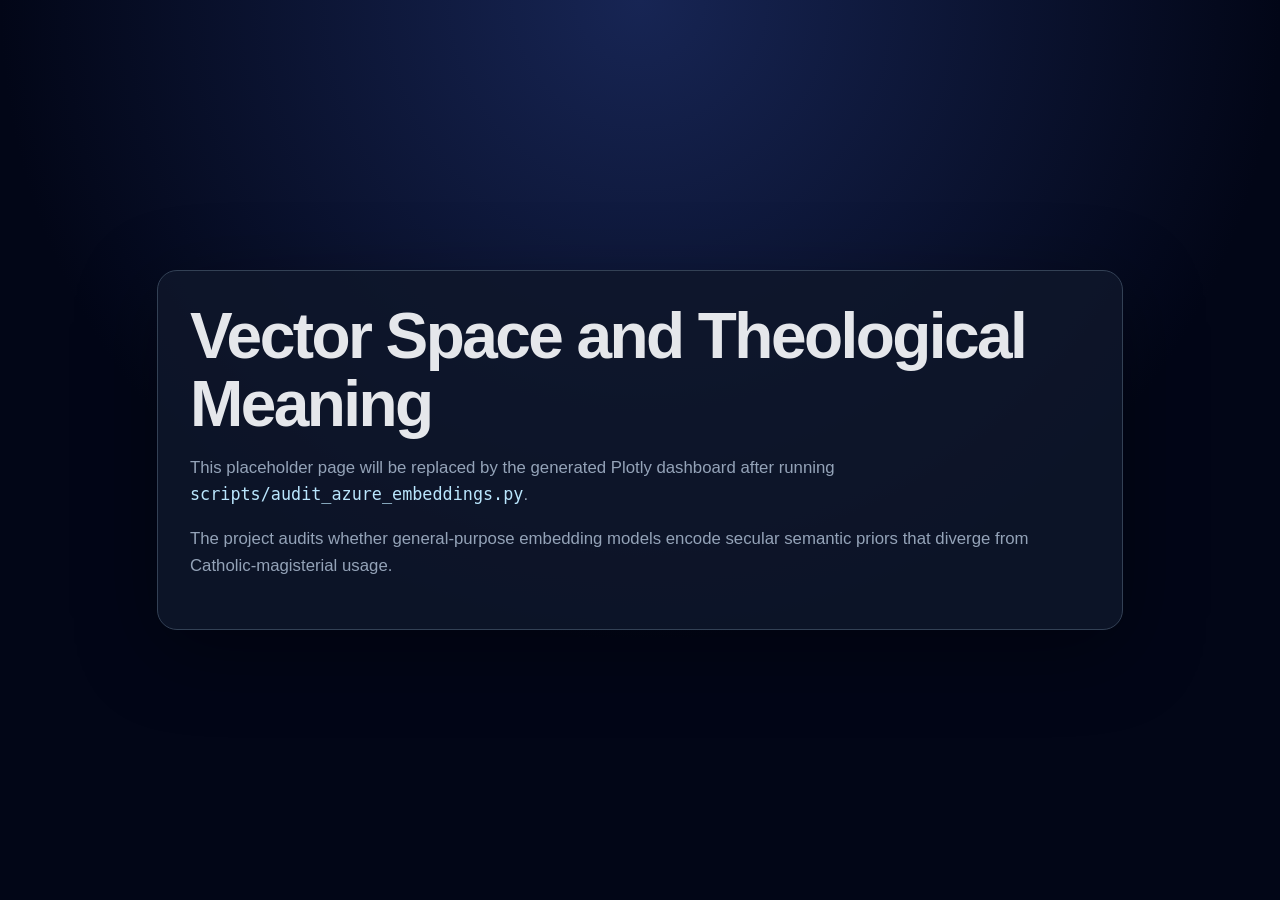
==== index.html @ edabc476 "Add theological embedding audit README and Azure pilot pipeline" ====
<!doctype html>
<html lang="en">
<head>
  <meta charset="utf-8">
  <title>Vector Space and Theological Meaning</title>
  <meta name="viewport" content="width=device-width, initial-scale=1">
  <style>
    :root {
      color-scheme: dark;
      --bg: #020617;
      --panel: #0f172a;
      --text: #e5e7eb;
      --muted: #94a3b8;
      --border: #334155;
      --accent: #38bdf8;
    }
    body {
      margin: 0;
      min-height: 100vh;
      display: grid;
      place-items: center;
      font-family: -apple-system, BlinkMacSystemFont, "Segoe UI", sans-serif;
      background: radial-gradient(circle at top, #172554 0, var(--bg) 40rem);
      color: var(--text);
      line-height: 1.6;
    }
    main {
      width: min(900px, calc(100% - 2rem));
      background: rgba(15, 23, 42, 0.86);
      border: 1px solid var(--border);
      border-radius: 1.25rem;
      padding: 2rem;
      box-shadow: 0 20px 80px rgba(0,0,0,0.35);
    }
    h1 {
      margin: 0 0 0.75rem;
      font-size: clamp(2rem, 5vw, 4rem);
      line-height: 1.05;
      letter-spacing: -0.04em;
    }
    p {
      color: var(--muted);
      font-size: 1.05rem;
    }
    code {
      color: #bae6fd;
    }
  </style>
</head>
<body>
  <main>
    <h1>Vector Space and Theological Meaning</h1>
    <p>
      This placeholder page will be replaced by the generated Plotly dashboard after running
      <code>scripts/audit_azure_embeddings.py</code>.
    </p>
    <p>
      The project audits whether general-purpose embedding models encode secular semantic priors
      that diverge from Catholic-magisterial usage.
    </p>
  </main>
</body>
</html>
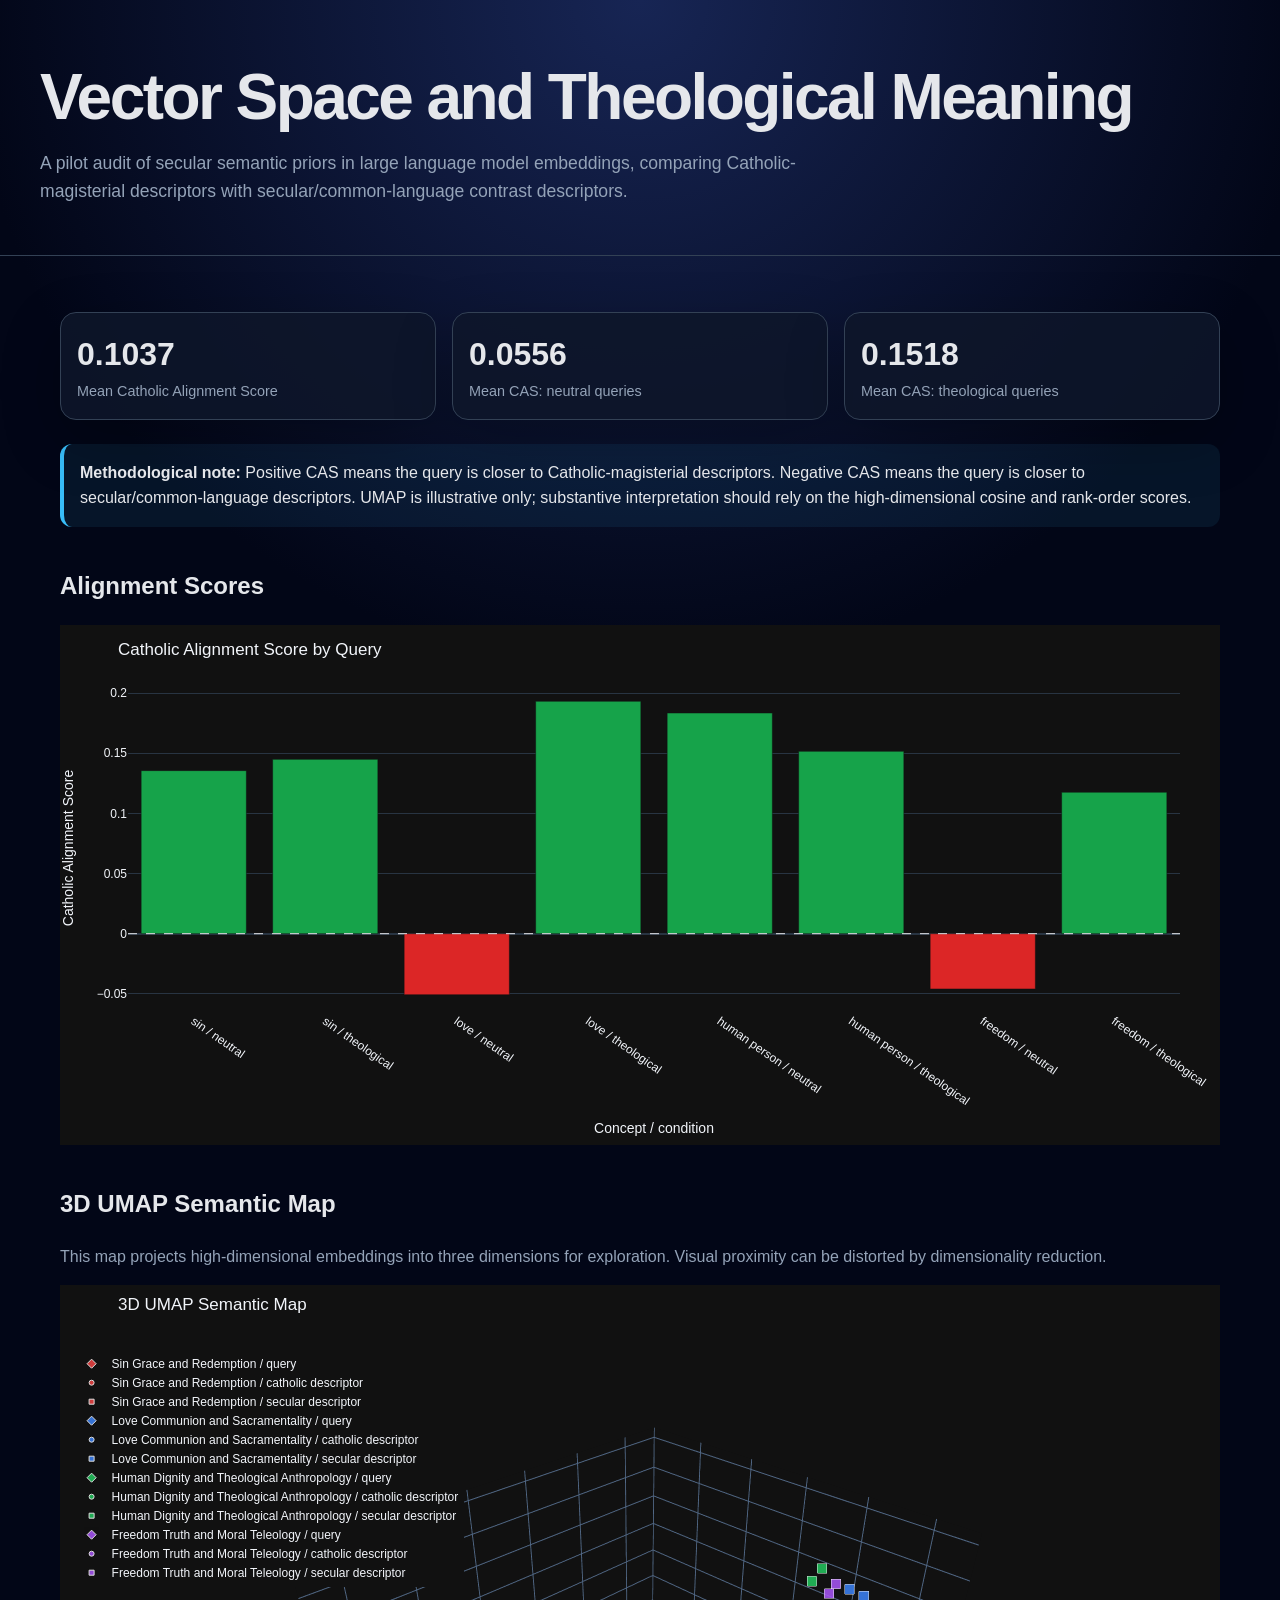
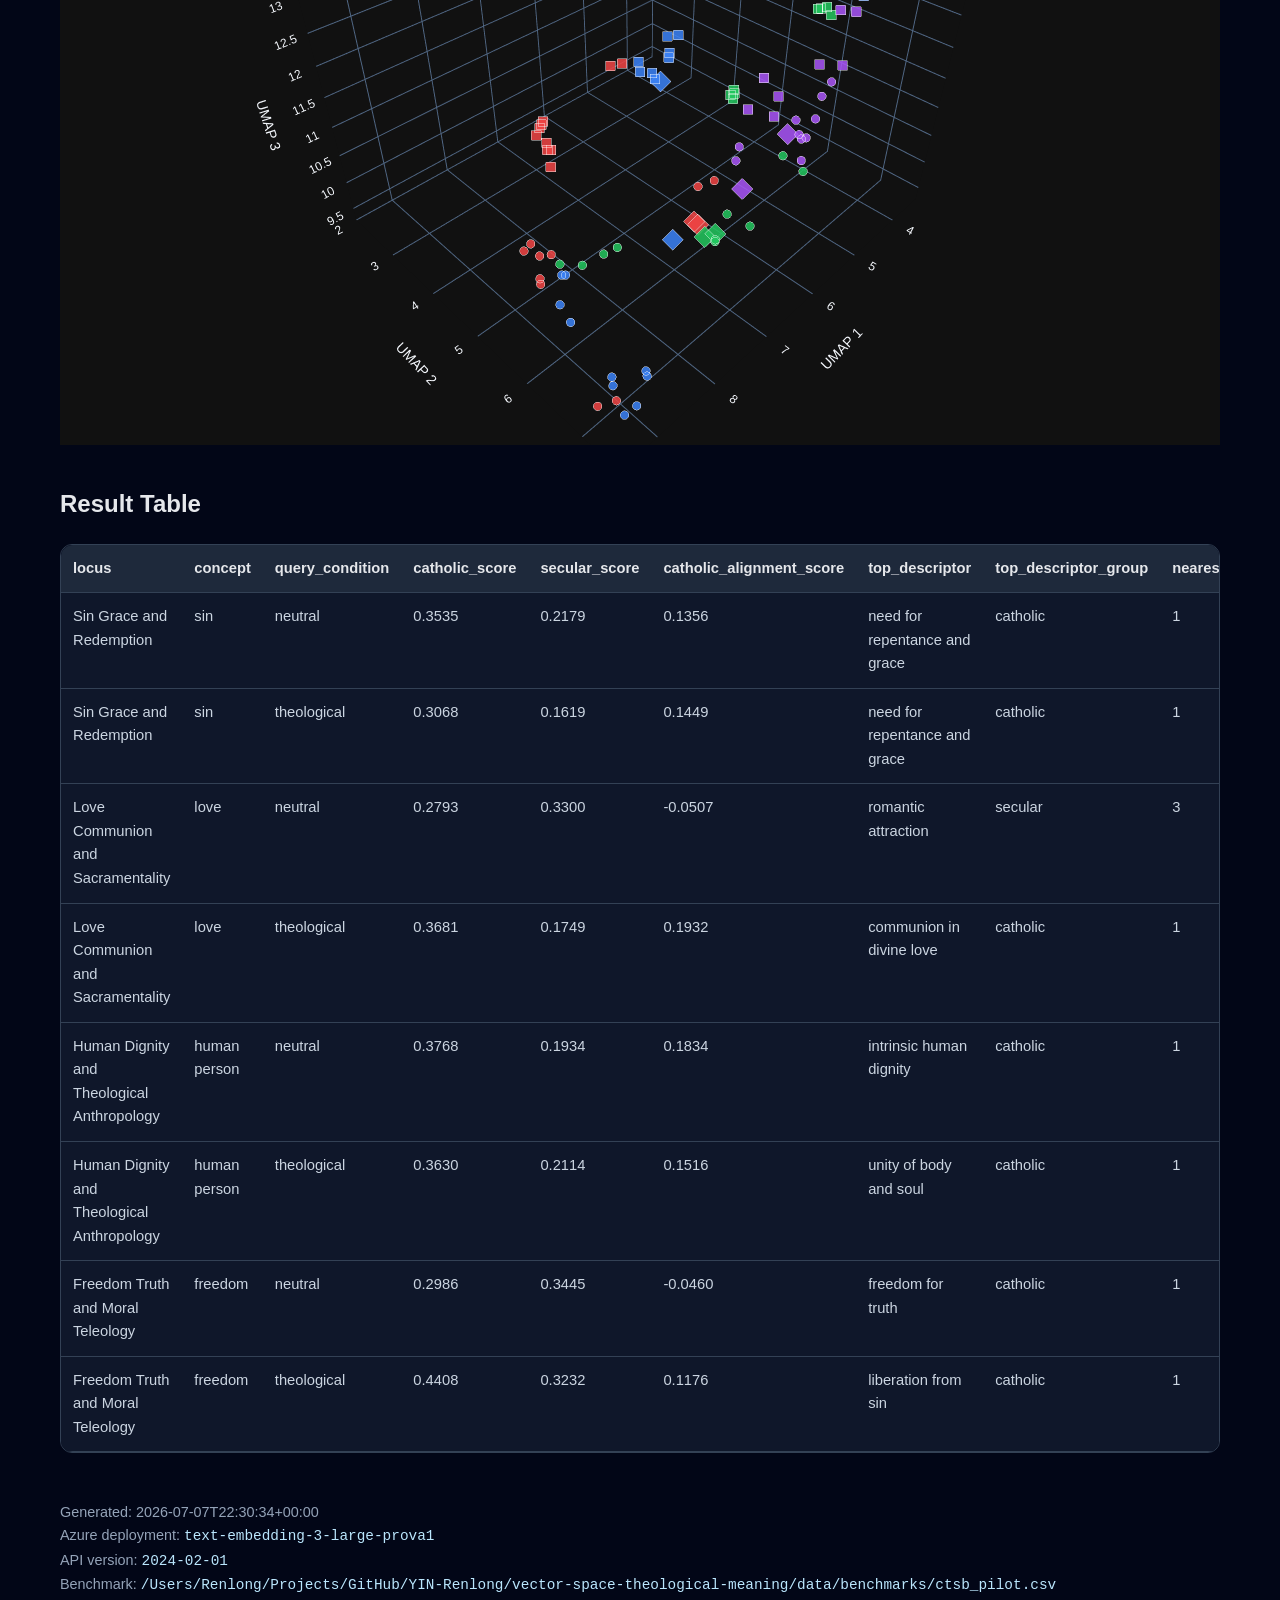
==== commit e912a820: "Deploy Azure embedding audit dashboard and pilot results" ====
--- a/index.html
+++ b/index.html
@@ -9,55 +9,303 @@
       color-scheme: dark;
       --bg: #020617;
       --panel: #0f172a;
+      --panel-2: #111827;
       --text: #e5e7eb;
       --muted: #94a3b8;
       --border: #334155;
       --accent: #38bdf8;
+      --positive: #22c55e;
+      --negative: #ef4444;
+    }
+    * {
+      box-sizing: border-box;
     }
     body {
       margin: 0;
-      min-height: 100vh;
-      display: grid;
-      place-items: center;
       font-family: -apple-system, BlinkMacSystemFont, "Segoe UI", sans-serif;
-      background: radial-gradient(circle at top, #172554 0, var(--bg) 40rem);
+      background: radial-gradient(circle at top, #172554 0, var(--bg) 42rem);
       color: var(--text);
       line-height: 1.6;
     }
+    header {
+      padding: 4rem 1.25rem 2rem;
+      border-bottom: 1px solid var(--border);
+    }
     main {
-      width: min(900px, calc(100% - 2rem));
-      background: rgba(15, 23, 42, 0.86);
-      border: 1px solid var(--border);
-      border-radius: 1.25rem;
-      padding: 2rem;
-      box-shadow: 0 20px 80px rgba(0,0,0,0.35);
+      max-width: 1200px;
+      margin: 0 auto;
+      padding: 2rem 1.25rem 4rem;
+    }
+    .hero {
+      max-width: 1200px;
+      margin: 0 auto;
     }
     h1 {
-      margin: 0 0 0.75rem;
+      margin: 0 0 0.5rem;
       font-size: clamp(2rem, 5vw, 4rem);
       line-height: 1.05;
       letter-spacing: -0.04em;
     }
+    h2 {
+      margin-top: 2.5rem;
+      font-size: 1.5rem;
+    }
     p {
       color: var(--muted);
-      font-size: 1.05rem;
+    }
+    .tagline {
+      max-width: 780px;
+      font-size: 1.1rem;
+    }
+    .grid {
+      display: grid;
+      grid-template-columns: repeat(3, minmax(0, 1fr));
+      gap: 1rem;
+      margin: 1.5rem 0;
+    }
+    .card {
+      background: rgba(15, 23, 42, 0.86);
+      border: 1px solid var(--border);
+      border-radius: 1rem;
+      padding: 1rem;
+      box-shadow: 0 20px 60px rgba(0,0,0,0.24);
+    }
+    .metric {
+      font-size: 2rem;
+      font-weight: 750;
+      color: var(--text);
+    }
+    .label {
+      color: var(--muted);
+      font-size: 0.9rem;
+    }
+    .note {
+      border-left: 4px solid var(--accent);
+      padding: 1rem;
+      background: rgba(56, 189, 248, 0.08);
+      border-radius: 0.75rem;
+    }
+    .scores-table {
+      width: 100%;
+      border-collapse: collapse;
+      overflow: hidden;
+      border-radius: 0.75rem;
+      font-size: 0.92rem;
+    }
+    .scores-table th,
+    .scores-table td {
+      padding: 0.75rem;
+      border-bottom: 1px solid var(--border);
+      text-align: left;
+      vertical-align: top;
+    }
+    .scores-table th {
+      background: #1e293b;
+      color: var(--text);
+      position: sticky;
+      top: 0;
+    }
+    .scores-table td {
+      color: #cbd5e1;
+    }
+    .table-wrap {
+      overflow-x: auto;
+      border: 1px solid var(--border);
+      border-radius: 0.75rem;
+      background: var(--panel);
+    }
+    footer {
+      margin-top: 3rem;
+      color: var(--muted);
+      font-size: 0.9rem;
     }
     code {
       color: #bae6fd;
+    }
+    @media (max-width: 800px) {
+      .grid {
+        grid-template-columns: 1fr;
+      }
     }
   </style>
 </head>
 <body>
+  <header>
+    <div class="hero">
+      <h1>Vector Space and Theological Meaning</h1>
+      <p class="tagline">
+        A pilot audit of secular semantic priors in large language model embeddings,
+        comparing Catholic-magisterial descriptors with secular/common-language contrast descriptors.
+      </p>
+    </div>
+  </header>
+
   <main>
-    <h1>Vector Space and Theological Meaning</h1>
-    <p>
-      This placeholder page will be replaced by the generated Plotly dashboard after running
-      <code>scripts/audit_azure_embeddings.py</code>.
-    </p>
-    <p>
-      The project audits whether general-purpose embedding models encode secular semantic priors
-      that diverge from Catholic-magisterial usage.
-    </p>
+    <section class="grid" aria-label="summary metrics">
+      <div class="card">
+        <div class="metric">0.1037</div>
+        <div class="label">Mean Catholic Alignment Score</div>
+      </div>
+      <div class="card">
+        <div class="metric">0.0556</div>
+        <div class="label">Mean CAS: neutral queries</div>
+      </div>
+      <div class="card">
+        <div class="metric">0.1518</div>
+        <div class="label">Mean CAS: theological queries</div>
+      </div>
+    </section>
+
+    <section class="note">
+      <strong>Methodological note:</strong>
+      Positive CAS means the query is closer to Catholic-magisterial descriptors.
+      Negative CAS means the query is closer to secular/common-language descriptors.
+      UMAP is illustrative only; substantive interpretation should rely on the high-dimensional cosine and rank-order scores.
+    </section>
+
+    <section>
+      <h2>Alignment Scores</h2>
+      <div>                        <script type="text/javascript">window.PlotlyConfig = {MathJaxConfig: 'local'};</script>
+        <script src="https://cdn.plot.ly/plotly-2.18.2.min.js"></script>                <div id="06dfd34b-660d-4ec0-86d7-920e084b0684" class="plotly-graph-div" style="height:520px; width:100%;"></div>            <script type="text/javascript">                                    window.PLOTLYENV=window.PLOTLYENV || {};                                    if (document.getElementById("06dfd34b-660d-4ec0-86d7-920e084b0684")) {                    Plotly.newPlot(                        "06dfd34b-660d-4ec0-86d7-920e084b0684",                        [{"customdata":[["Sin Grace and Redemption","The concept of sin.",0.3534761532621494,0.21791040399058606,"need for repentance and grace","catholic"],["Sin Grace and Redemption","The concept of sin in Catholic theology.",0.3068343216930572,0.1618918990724243,"need for repentance and grace","catholic"],["Love Communion and Sacramentality","The experience of love.",0.2792891463144288,0.32999534743673753,"romantic attraction","secular"],["Love Communion and Sacramentality","The meaning of love in Catholic theology.",0.3680856660675793,0.17488816349737632,"communion in divine love","catholic"],["Human Dignity and Theological Anthropology","The concept of the human person.",0.3768060088350865,0.1933619327758191,"intrinsic human dignity","catholic"],["Human Dignity and Theological Anthropology","The human person in Catholic anthropology.",0.3630446440548611,0.21144865181076106,"unity of body and soul","catholic"],["Freedom Truth and Moral Teleology","The definition of freedom.",0.2985589727053074,0.3445132020310756,"freedom for truth","catholic"],["Freedom Truth and Moral Teleology","Freedom in Catholic moral theology.",0.44077980714635123,0.32316177787851513,"liberation from sin","catholic"]],"hovertemplate":"<b>%{x}</b><br>Locus: %{customdata[0]}<br>Query: %{customdata[1]}<br>Catholic score: %{customdata[2]:.4f}<br>Secular score: %{customdata[3]:.4f}<br>CAS: %{y:.4f}<br>Top descriptor: %{customdata[4]} (%{customdata[5]})<extra></extra>","marker":{"color":["#16a34a","#16a34a","#dc2626","#16a34a","#16a34a","#16a34a","#dc2626","#16a34a"]},"x":["sin / neutral","sin / theological","love / neutral","love / theological","human person / neutral","human person / theological","freedom / neutral","freedom / theological"],"y":[0.1355657492715633,0.1449424226206329,-0.050706201122308725,0.193197502570203,0.18344407605926744,0.15159599224410003,-0.0459542293257682,0.1176180292678361],"type":"bar"}],                        {"template":{"data":{"barpolar":[{"marker":{"line":{"color":"rgb(17,17,17)","width":0.5},"pattern":{"fillmode":"overlay","size":10,"solidity":0.2}},"type":"barpolar"}],"bar":[{"error_x":{"color":"#f2f5fa"},"error_y":{"color":"#f2f5fa"},"marker":{"line":{"color":"rgb(17,17,17)","width":0.5},"pattern":{"fillmode":"overlay","size":10,"solidity":0.2}},"type":"bar"}],"carpet":[{"aaxis":{"endlinecolor":"#A2B1C6","gridcolor":"#506784","linecolor":"#506784","minorgridcolor":"#506784","startlinecolor":"#A2B1C6"},"baxis":{"endlinecolor":"#A2B1C6","gridcolor":"#506784","linecolor":"#506784","minorgridcolor":"#506784","startlinecolor":"#A2B1C6"},"type":"carpet"}],"choropleth":[{"colorbar":{"outlinewidth":0,"ticks":""},"type":"choropleth"}],"contourcarpet":[{"colorbar":{"outlinewidth":0,"ticks":""},"type":"contourcarpet"}],"contour":[{"colorbar":{"outlinewidth":0,"ticks":""},"colorscale":[[0.0,"#0d0887"],[0.1111111111111111,"#46039f"],[0.2222222222222222,"#7201a8"],[0.3333333333333333,"#9c179e"],[0.4444444444444444,"#bd3786"],[0.5555555555555556,"#d8576b"],[0.6666666666666666,"#ed7953"],[0.7777777777777778,"#fb9f3a"],[0.8888888888888888,"#fdca26"],[1.0,"#f0f921"]],"type":"contour"}],"heatmapgl":[{"colorbar":{"outlinewidth":0,"ticks":""},"colorscale":[[0.0,"#0d0887"],[0.1111111111111111,"#46039f"],[0.2222222222222222,"#7201a8"],[0.3333333333333333,"#9c179e"],[0.4444444444444444,"#bd3786"],[0.5555555555555556,"#d8576b"],[0.6666666666666666,"#ed7953"],[0.7777777777777778,"#fb9f3a"],[0.8888888888888888,"#fdca26"],[1.0,"#f0f921"]],"type":"heatmapgl"}],"heatmap":[{"colorbar":{"outlinewidth":0,"ticks":""},"colorscale":[[0.0,"#0d0887"],[0.1111111111111111,"#46039f"],[0.2222222222222222,"#7201a8"],[0.3333333333333333,"#9c179e"],[0.4444444444444444,"#bd3786"],[0.5555555555555556,"#d8576b"],[0.6666666666666666,"#ed7953"],[0.7777777777777778,"#fb9f3a"],[0.8888888888888888,"#fdca26"],[1.0,"#f0f921"]],"type":"heatmap"}],"histogram2dcontour":[{"colorbar":{"outlinewidth":0,"ticks":""},"colorscale":[[0.0,"#0d0887"],[0.1111111111111111,"#46039f"],[0.2222222222222222,"#7201a8"],[0.3333333333333333,"#9c179e"],[0.4444444444444444,"#bd3786"],[0.5555555555555556,"#d8576b"],[0.6666666666666666,"#ed7953"],[0.7777777777777778,"#fb9f3a"],[0.8888888888888888,"#fdca26"],[1.0,"#f0f921"]],"type":"histogram2dcontour"}],"histogram2d":[{"colorbar":{"outlinewidth":0,"ticks":""},"colorscale":[[0.0,"#0d0887"],[0.1111111111111111,"#46039f"],[0.2222222222222222,"#7201a8"],[0.3333333333333333,"#9c179e"],[0.4444444444444444,"#bd3786"],[0.5555555555555556,"#d8576b"],[0.6666666666666666,"#ed7953"],[0.7777777777777778,"#fb9f3a"],[0.8888888888888888,"#fdca26"],[1.0,"#f0f921"]],"type":"histogram2d"}],"histogram":[{"marker":{"pattern":{"fillmode":"overlay","size":10,"solidity":0.2}},"type":"histogram"}],"mesh3d":[{"colorbar":{"outlinewidth":0,"ticks":""},"type":"mesh3d"}],"parcoords":[{"line":{"colorbar":{"outlinewidth":0,"ticks":""}},"type":"parcoords"}],"pie":[{"automargin":true,"type":"pie"}],"scatter3d":[{"line":{"colorbar":{"outlinewidth":0,"ticks":""}},"marker":{"colorbar":{"outlinewidth":0,"ticks":""}},"type":"scatter3d"}],"scattercarpet":[{"marker":{"colorbar":{"outlinewidth":0,"ticks":""}},"type":"scattercarpet"}],"scattergeo":[{"marker":{"colorbar":{"outlinewidth":0,"ticks":""}},"type":"scattergeo"}],"scattergl":[{"marker":{"line":{"color":"#283442"}},"type":"scattergl"}],"scattermapbox":[{"marker":{"colorbar":{"outlinewidth":0,"ticks":""}},"type":"scattermapbox"}],"scatterpolargl":[{"marker":{"colorbar":{"outlinewidth":0,"ticks":""}},"type":"scatterpolargl"}],"scatterpolar":[{"marker":{"colorbar":{"outlinewidth":0,"ticks":""}},"type":"scatterpolar"}],"scatter":[{"marker":{"line":{"color":"#283442"}},"type":"scatter"}],"scatterternary":[{"marker":{"colorbar":{"outlinewidth":0,"ticks":""}},"type":"scatterternary"}],"surface":[{"colorbar":{"outlinewidth":0,"ticks":""},"colorscale":[[0.0,"#0d0887"],[0.1111111111111111,"#46039f"],[0.2222222222222222,"#7201a8"],[0.3333333333333333,"#9c179e"],[0.4444444444444444,"#bd3786"],[0.5555555555555556,"#d8576b"],[0.6666666666666666,"#ed7953"],[0.7777777777777778,"#fb9f3a"],[0.8888888888888888,"#fdca26"],[1.0,"#f0f921"]],"type":"surface"}],"table":[{"cells":{"fill":{"color":"#506784"},"line":{"color":"rgb(17,17,17)"}},"header":{"fill":{"color":"#2a3f5f"},"line":{"color":"rgb(17,17,17)"}},"type":"table"}]},"layout":{"annotationdefaults":{"arrowcolor":"#f2f5fa","arrowhead":0,"arrowwidth":1},"autotypenumbers":"strict","coloraxis":{"colorbar":{"outlinewidth":0,"ticks":""}},"colorscale":{"diverging":[[0,"#8e0152"],[0.1,"#c51b7d"],[0.2,"#de77ae"],[0.3,"#f1b6da"],[0.4,"#fde0ef"],[0.5,"#f7f7f7"],[0.6,"#e6f5d0"],[0.7,"#b8e186"],[0.8,"#7fbc41"],[0.9,"#4d9221"],[1,"#276419"]],"sequential":[[0.0,"#0d0887"],[0.1111111111111111,"#46039f"],[0.2222222222222222,"#7201a8"],[0.3333333333333333,"#9c179e"],[0.4444444444444444,"#bd3786"],[0.5555555555555556,"#d8576b"],[0.6666666666666666,"#ed7953"],[0.7777777777777778,"#fb9f3a"],[0.8888888888888888,"#fdca26"],[1.0,"#f0f921"]],"sequentialminus":[[0.0,"#0d0887"],[0.1111111111111111,"#46039f"],[0.2222222222222222,"#7201a8"],[0.3333333333333333,"#9c179e"],[0.4444444444444444,"#bd3786"],[0.5555555555555556,"#d8576b"],[0.6666666666666666,"#ed7953"],[0.7777777777777778,"#fb9f3a"],[0.8888888888888888,"#fdca26"],[1.0,"#f0f921"]]},"colorway":["#636efa","#EF553B","#00cc96","#ab63fa","#FFA15A","#19d3f3","#FF6692","#B6E880","#FF97FF","#FECB52"],"font":{"color":"#f2f5fa"},"geo":{"bgcolor":"rgb(17,17,17)","lakecolor":"rgb(17,17,17)","landcolor":"rgb(17,17,17)","showlakes":true,"showland":true,"subunitcolor":"#506784"},"hoverlabel":{"align":"left"},"hovermode":"closest","mapbox":{"style":"dark"},"paper_bgcolor":"rgb(17,17,17)","plot_bgcolor":"rgb(17,17,17)","polar":{"angularaxis":{"gridcolor":"#506784","linecolor":"#506784","ticks":""},"bgcolor":"rgb(17,17,17)","radialaxis":{"gridcolor":"#506784","linecolor":"#506784","ticks":""}},"scene":{"xaxis":{"backgroundcolor":"rgb(17,17,17)","gridcolor":"#506784","gridwidth":2,"linecolor":"#506784","showbackground":true,"ticks":"","zerolinecolor":"#C8D4E3"},"yaxis":{"backgroundcolor":"rgb(17,17,17)","gridcolor":"#506784","gridwidth":2,"linecolor":"#506784","showbackground":true,"ticks":"","zerolinecolor":"#C8D4E3"},"zaxis":{"backgroundcolor":"rgb(17,17,17)","gridcolor":"#506784","gridwidth":2,"linecolor":"#506784","showbackground":true,"ticks":"","zerolinecolor":"#C8D4E3"}},"shapedefaults":{"line":{"color":"#f2f5fa"}},"sliderdefaults":{"bgcolor":"#C8D4E3","bordercolor":"rgb(17,17,17)","borderwidth":1,"tickwidth":0},"ternary":{"aaxis":{"gridcolor":"#506784","linecolor":"#506784","ticks":""},"baxis":{"gridcolor":"#506784","linecolor":"#506784","ticks":""},"bgcolor":"rgb(17,17,17)","caxis":{"gridcolor":"#506784","linecolor":"#506784","ticks":""}},"title":{"x":0.05},"updatemenudefaults":{"bgcolor":"#506784","borderwidth":0},"xaxis":{"automargin":true,"gridcolor":"#283442","linecolor":"#506784","ticks":"","title":{"standoff":15},"zerolinecolor":"#283442","zerolinewidth":2},"yaxis":{"automargin":true,"gridcolor":"#283442","linecolor":"#506784","ticks":"","title":{"standoff":15},"zerolinecolor":"#283442","zerolinewidth":2}}},"shapes":[{"line":{"color":"#e5e7eb","dash":"dash","width":1},"type":"line","x0":0,"x1":1,"xref":"x domain","y0":0,"y1":0,"yref":"y"}],"margin":{"l":40,"r":20,"t":60,"b":120},"title":{"text":"Catholic Alignment Score by Query"},"height":520,"yaxis":{"title":{"text":"Catholic Alignment Score"}},"xaxis":{"title":{"text":"Concept / condition"},"tickangle":35}},                        {"responsive": true}                    )                };                            </script>        </div>
+    </section>
+
+    <section>
+      <h2>3D UMAP Semantic Map</h2>
+      <p>
+        This map projects high-dimensional embeddings into three dimensions for exploration.
+        Visual proximity can be distorted by dimensionality reduction.
+      </p>
+      <div>                            <div id="ffc15652-11f5-47ca-85e8-2421bd0d781f" class="plotly-graph-div" style="height:760px; width:100%;"></div>            <script type="text/javascript">                                    window.PLOTLYENV=window.PLOTLYENV || {};                                    if (document.getElementById("ffc15652-11f5-47ca-85e8-2421bd0d781f")) {                    Plotly.newPlot(                        "ffc15652-11f5-47ca-85e8-2421bd0d781f",                        [{"customdata":[["The concept of sin.","Sin Grace and Redemption","sin","neutral","query",0.1355657492715633],["The concept of sin in Catholic theology.","Sin Grace and Redemption","sin","theological","query",0.1449424226206329]],"hovertemplate":"<b>%{customdata[0]}</b><br>Locus: %{customdata[1]}<br>Concept: %{customdata[2]}<br>Condition: %{customdata[3]}<br>Role: %{customdata[4]}<br>CAS: %{customdata[5]:.4f}<extra></extra>","marker":{"color":"#ef4444","line":{"color":"#ffffff","width":1},"opacity":0.86,"size":7,"symbol":"diamond"},"mode":"markers","name":"Sin Grace and Redemption / query","x":[7.8113227,7.584029],"y":[6.991029,6.862304],"z":[11.421671,11.127651],"type":"scatter3d"},{"customdata":[["rupture of communion with God","Sin Grace and Redemption","sin","neutral","catholic descriptor",null],["offense against divine love","Sin Grace and Redemption","sin","neutral","catholic descriptor",null],["turning away from God","Sin Grace and Redemption","sin","neutral","catholic descriptor",null],["loss of charity","Sin Grace and Redemption","sin","neutral","catholic descriptor",null],["need for repentance and grace","Sin Grace and Redemption","sin","neutral","catholic descriptor",null],["rupture of communion with God","Sin Grace and Redemption","sin","theological","catholic descriptor",null],["offense against divine love","Sin Grace and Redemption","sin","theological","catholic descriptor",null],["turning away from God","Sin Grace and Redemption","sin","theological","catholic descriptor",null],["loss of charity","Sin Grace and Redemption","sin","theological","catholic descriptor",null],["need for repentance and grace","Sin Grace and Redemption","sin","theological","catholic descriptor",null]],"hovertemplate":"<b>%{customdata[0]}</b><br>Locus: %{customdata[1]}<br>Concept: %{customdata[2]}<br>Condition: %{customdata[3]}<br>Role: %{customdata[4]}<br>CAS: %{customdata[5]:.4f}<extra></extra>","marker":{"color":"#ef4444","line":{"color":"#ffffff","width":1},"opacity":0.86,"size":5,"symbol":"circle"},"mode":"markers","name":"Sin Grace and Redemption / catholic descriptor","x":[8.687026,9.149933,8.968202,9.237099,7.9067397,8.798638,8.932987,9.122165,9.421263,8.012511],"y":[5.223692,5.8372216,5.4611635,7.1893578,7.3175144,5.340381,5.7983723,5.529506,7.0771475,7.192941],"z":[10.21628,10.542588,10.802267,9.769885,12.290613,9.977345,10.843995,10.845613,9.7393055,12.197566],"type":"scatter3d"},{"customdata":[["legal crime","Sin Grace and Redemption","sin","neutral","secular descriptor",null],["social rule-breaking","Sin Grace and Redemption","sin","neutral","secular descriptor",null],["psychological guilt","Sin Grace and Redemption","sin","neutral","secular descriptor",null],["harmful behavior","Sin Grace and Redemption","sin","neutral","secular descriptor",null],["violation of civil law","Sin Grace and Redemption","sin","neutral","secular descriptor",null],["legal crime","Sin Grace and Redemption","sin","theological","secular descriptor",null],["social rule-breaking","Sin Grace and Redemption","sin","theological","secular descriptor",null],["psychological guilt","Sin Grace and Redemption","sin","theological","secular descriptor",null],["harmful behavior","Sin Grace and Redemption","sin","theological","secular descriptor",null],["violation of civil law","Sin Grace and Redemption","sin","theological","secular descriptor",null]],"hovertemplate":"<b>%{customdata[0]}</b><br>Locus: %{customdata[1]}<br>Concept: %{customdata[2]}<br>Condition: %{customdata[3]}<br>Role: %{customdata[4]}<br>CAS: %{customdata[5]:.4f}<extra></extra>","marker":{"color":"#ef4444","line":{"color":"#ffffff","width":1},"opacity":0.86,"size":5,"symbol":"square"},"mode":"markers","name":"Sin Grace and Redemption / secular descriptor","x":[6.9141946,6.6591654,4.43679,6.5037723,6.7561564,6.689163,6.703886,4.582225,6.5685706,6.842564],"y":[3.2647312,2.6098688,2.314283,2.6132846,2.997083,3.0146115,2.779811,2.1624117,2.6499608,3.1158946],"z":[9.440132,9.562671,9.776663,9.762604,9.683627,9.50974,9.830108,9.72221,9.75124,9.657703],"type":"scatter3d"},{"customdata":[["The experience of love.","Love Communion and Sacramentality","love","neutral","query",-0.050706201122308725],["The meaning of love in Catholic theology.","Love Communion and Sacramentality","love","theological","query",0.193197502570203]],"hovertemplate":"<b>%{customdata[0]}</b><br>Locus: %{customdata[1]}<br>Concept: %{customdata[2]}<br>Condition: %{customdata[3]}<br>Role: %{customdata[4]}<br>CAS: %{customdata[5]:.4f}<extra></extra>","marker":{"color":"#3b82f6","line":{"color":"#ffffff","width":1},"opacity":0.86,"size":7,"symbol":"diamond"},"mode":"markers","name":"Love Communion and Sacramentality / query","x":[4.2831707,7.8155746],"y":[3.1081378,6.683124],"z":[9.702438,10.923084],"type":"scatter3d"},{"customdata":[["self-giving charity","Love Communion and Sacramentality","love","neutral","catholic descriptor",null],["love of God and neighbor","Love Communion and Sacramentality","love","neutral","catholic descriptor",null],["sacrificial caritas","Love Communion and Sacramentality","love","neutral","catholic descriptor",null],["communion in divine love","Love Communion and Sacramentality","love","neutral","catholic descriptor",null],["gift of self","Love Communion and Sacramentality","love","neutral","catholic descriptor",null],["self-giving charity","Love Communion and Sacramentality","love","theological","catholic descriptor",null],["love of God and neighbor","Love Communion and Sacramentality","love","theological","catholic descriptor",null],["sacrificial caritas","Love Communion and Sacramentality","love","theological","catholic descriptor",null],["communion in divine love","Love Communion and Sacramentality","love","theological","catholic descriptor",null],["gift of self","Love Communion and Sacramentality","love","theological","catholic descriptor",null]],"hovertemplate":"<b>%{customdata[0]}</b><br>Locus: %{customdata[1]}<br>Concept: %{customdata[2]}<br>Condition: %{customdata[3]}<br>Role: %{customdata[4]}<br>CAS: %{customdata[5]:.4f}<extra></extra>","marker":{"color":"#3b82f6","line":{"color":"#ffffff","width":1},"opacity":0.86,"size":5,"symbol":"circle"},"mode":"markers","name":"Love Communion and Sacramentality / catholic descriptor","x":[9.077929,9.197585,9.333544,8.758001,8.680292,9.150171,9.1850395,9.274039,8.678354,8.794326],"y":[7.351421,6.239965,7.4208994,5.815203,7.1037397,7.028046,6.3946424,7.180037,5.636744,7.2360053],"z":[9.677949,10.557815,9.843778,10.378276,9.690007,9.955412,10.376456,10.069092,10.180153,9.830447],"type":"scatter3d"},{"customdata":[["romantic attraction","Love Communion and Sacramentality","love","neutral","secular descriptor",null],["emotional attachment","Love Communion and Sacramentality","love","neutral","secular descriptor",null],["sexual desire","Love Communion and Sacramentality","love","neutral","secular descriptor",null],["personal preference","Love Communion and Sacramentality","love","neutral","secular descriptor",null],["affectionate feeling","Love Communion and Sacramentality","love","neutral","secular descriptor",null],["romantic attraction","Love Communion and Sacramentality","love","theological","secular descriptor",null],["emotional attachment","Love Communion and Sacramentality","love","theological","secular descriptor",null],["sexual desire","Love Communion and Sacramentality","love","theological","secular descriptor",null],["personal preference","Love Communion and Sacramentality","love","theological","secular descriptor",null],["affectionate feeling","Love Communion and Sacramentality","love","theological","secular descriptor",null]],"hovertemplate":"<b>%{customdata[0]}</b><br>Locus: %{customdata[1]}<br>Concept: %{customdata[2]}<br>Condition: %{customdata[3]}<br>Role: %{customdata[4]}<br>CAS: %{customdata[5]:.4f}<extra></extra>","marker":{"color":"#3b82f6","line":{"color":"#ffffff","width":1},"opacity":0.86,"size":5,"symbol":"square"},"mode":"markers","name":"Love Communion and Sacramentality / secular descriptor","x":[3.7419896,4.1758904,3.5315714,5.0528183,3.979952,3.6767979,4.054017,3.6441293,5.029226,4.00097],"y":[2.8110797,2.5022988,2.815963,7.0969357,2.6828973,2.73356,2.344884,2.6560724,6.8840623,2.6330738],"z":[9.908763,9.562901,10.193498,13.254809,9.399597,9.744268,9.648803,10.146954,13.253002,9.515619],"type":"scatter3d"},{"customdata":[["The concept of the human person.","Human Dignity and Theological Anthropology","human person","neutral","query",0.18344407605926744],["The human person in Catholic anthropology.","Human Dignity and Theological Anthropology","human person","theological","query",0.15159599224410003]],"hovertemplate":"<b>%{customdata[0]}</b><br>Locus: %{customdata[1]}<br>Concept: %{customdata[2]}<br>Condition: %{customdata[3]}<br>Role: %{customdata[4]}<br>CAS: %{customdata[5]:.4f}<extra></extra>","marker":{"color":"#22c55e","line":{"color":"#ffffff","width":1},"opacity":0.86,"size":7,"symbol":"diamond"},"mode":"markers","name":"Human Dignity and Theological Anthropology / query","x":[7.1917057,7.1200166],"y":[6.6553607,6.7612104],"z":[10.506055,10.586095],"type":"scatter3d"},{"customdata":[["created in the image of God","Human Dignity and Theological Anthropology","human person","neutral","catholic descriptor",null],["unity of body and soul","Human Dignity and Theological Anthropology","human person","neutral","catholic descriptor",null],["intrinsic human dignity","Human Dignity and Theological Anthropology","human person","neutral","catholic descriptor",null],["called to communion with God","Human Dignity and Theological Anthropology","human person","neutral","catholic descriptor",null],["moral and spiritual subject","Human Dignity and Theological Anthropology","human person","neutral","catholic descriptor",null],["created in the image of God","Human Dignity and Theological Anthropology","human person","theological","catholic descriptor",null],["unity of body and soul","Human Dignity and Theological Anthropology","human person","theological","catholic descriptor",null],["intrinsic human dignity","Human Dignity and Theological Anthropology","human person","theological","catholic descriptor",null],["called to communion with God","Human Dignity and Theological Anthropology","human person","theological","catholic descriptor",null],["moral and spiritual subject","Human Dignity and Theological Anthropology","human person","theological","catholic descriptor",null]],"hovertemplate":"<b>%{customdata[0]}</b><br>Locus: %{customdata[1]}<br>Concept: %{customdata[2]}<br>Condition: %{customdata[3]}<br>Role: %{customdata[4]}<br>CAS: %{customdata[5]:.4f}<extra></extra>","marker":{"color":"#22c55e","line":{"color":"#ffffff","width":1},"opacity":0.86,"size":5,"symbol":"circle"},"mode":"markers","name":"Human Dignity and Theological Anthropology / catholic descriptor","x":[7.912059,6.8908305,6.6281853,8.466964,5.912684,7.813232,6.964708,6.8280334,8.318337,6.02112],"y":[5.5666614,6.590794,6.9246984,5.338267,7.1430264,5.723707,6.6463985,6.7005677,5.6090646,6.888493],"z":[9.934097,10.1968155,10.488993,9.990088,11.096535,10.097495,10.255692,10.679752,10.061776,11.266872],"type":"scatter3d"},{"customdata":[["biological organism","Human Dignity and Theological Anthropology","human person","neutral","secular descriptor",null],["economic consumer","Human Dignity and Theological Anthropology","human person","neutral","secular descriptor",null],["autonomous individual","Human Dignity and Theological Anthropology","human person","neutral","secular descriptor",null],["evolved animal","Human Dignity and Theological Anthropology","human person","neutral","secular descriptor",null],["data-producing user","Human Dignity and Theological Anthropology","human person","neutral","secular descriptor",null],["biological organism","Human Dignity and Theological Anthropology","human person","theological","secular descriptor",null],["economic consumer","Human Dignity and Theological Anthropology","human person","theological","secular descriptor",null],["autonomous individual","Human Dignity and Theological Anthropology","human person","theological","secular descriptor",null],["evolved animal","Human Dignity and Theological Anthropology","human person","theological","secular descriptor",null],["data-producing user","Human Dignity and Theological Anthropology","human person","theological","secular descriptor",null]],"hovertemplate":"<b>%{customdata[0]}</b><br>Locus: %{customdata[1]}<br>Concept: %{customdata[2]}<br>Condition: %{customdata[3]}<br>Role: %{customdata[4]}<br>CAS: %{customdata[5]:.4f}<extra></extra>","marker":{"color":"#22c55e","line":{"color":"#ffffff","width":1},"opacity":0.86,"size":5,"symbol":"square"},"mode":"markers","name":"Human Dignity and Theological Anthropology / secular descriptor","x":[5.2236147,4.158102,5.392103,5.2270217,4.151144,5.361868,4.3643703,5.209876,5.4434733,4.243418],"y":[5.4277496,6.1759295,6.582545,5.3774214,5.952205,5.549445,6.2164736,6.5824184,5.594757,6.0565696],"z":[11.152459,12.2459545,13.382976,11.04317,12.248067,11.223615,12.470405,13.484077,11.197685,12.336109],"type":"scatter3d"},{"customdata":[["The definition of freedom.","Freedom Truth and Moral Teleology","freedom","neutral","query",-0.0459542293257682],["Freedom in Catholic moral theology.","Freedom Truth and Moral Teleology","freedom","theological","query",0.1176180292678361]],"hovertemplate":"<b>%{customdata[0]}</b><br>Locus: %{customdata[1]}<br>Concept: %{customdata[2]}<br>Condition: %{customdata[3]}<br>Role: %{customdata[4]}<br>CAS: %{customdata[5]:.4f}<extra></extra>","marker":{"color":"#a855f7","line":{"color":"#ffffff","width":1},"opacity":0.86,"size":7,"symbol":"diamond"},"mode":"markers","name":"Freedom Truth and Moral Teleology / query","x":[6.8343835,7.2044883],"y":[7.438043,7.1662817],"z":[12.370549,11.636308],"type":"scatter3d"},{"customdata":[["capacity to choose the good","Freedom Truth and Moral Teleology","freedom","neutral","catholic descriptor",null],["freedom for truth","Freedom Truth and Moral Teleology","freedom","neutral","catholic descriptor",null],["liberation from sin","Freedom Truth and Moral Teleology","freedom","neutral","catholic descriptor",null],["responsible moral agency","Freedom Truth and Moral Teleology","freedom","neutral","catholic descriptor",null],["obedience to moral truth","Freedom Truth and Moral Teleology","freedom","neutral","catholic descriptor",null],["capacity to choose the good","Freedom Truth and Moral Teleology","freedom","theological","catholic descriptor",null],["freedom for truth","Freedom Truth and Moral Teleology","freedom","theological","catholic descriptor",null],["liberation from sin","Freedom Truth and Moral Teleology","freedom","theological","catholic descriptor",null],["responsible moral agency","Freedom Truth and Moral Teleology","freedom","theological","catholic descriptor",null],["obedience to moral truth","Freedom Truth and Moral Teleology","freedom","theological","catholic descriptor",null]],"hovertemplate":"<b>%{customdata[0]}</b><br>Locus: %{customdata[1]}<br>Concept: %{customdata[2]}<br>Condition: %{customdata[3]}<br>Role: %{customdata[4]}<br>CAS: %{customdata[5]:.4f}<extra></extra>","marker":{"color":"#a855f7","line":{"color":"#ffffff","width":1},"opacity":0.86,"size":5,"symbol":"circle"},"mode":"markers","name":"Freedom Truth and Moral Teleology / catholic descriptor","x":[5.1060085,6.610606,7.645807,5.6472936,6.117014,5.215164,6.528252,7.529688,5.425461,5.86131],"y":[6.8832154,7.445336,7.376897,6.958392,7.21871,6.840244,7.3281875,7.319088,6.9206405,7.0226407],"z":[11.946124,12.2432575,12.436401,11.38342,11.441222,11.753614,12.338701,12.523407,11.54634,11.520504],"type":"scatter3d"},{"customdata":[["absence of constraint","Freedom Truth and Moral Teleology","freedom","neutral","secular descriptor",null],["personal autonomy","Freedom Truth and Moral Teleology","freedom","neutral","secular descriptor",null],["maximization of choice","Freedom Truth and Moral Teleology","freedom","neutral","secular descriptor",null],["self-expression","Freedom Truth and Moral Teleology","freedom","neutral","secular descriptor",null],["freedom from obligation","Freedom Truth and Moral Teleology","freedom","neutral","secular descriptor",null],["absence of constraint","Freedom Truth and Moral Teleology","freedom","theological","secular descriptor",null],["personal autonomy","Freedom Truth and Moral Teleology","freedom","theological","secular descriptor",null],["maximization of choice","Freedom Truth and Moral Teleology","freedom","theological","secular descriptor",null],["self-expression","Freedom Truth and Moral Teleology","freedom","theological","secular descriptor",null],["freedom from obligation","Freedom Truth and Moral Teleology","freedom","theological","secular descriptor",null]],"hovertemplate":"<b>%{customdata[0]}</b><br>Locus: %{customdata[1]}<br>Concept: %{customdata[2]}<br>Condition: %{customdata[3]}<br>Role: %{customdata[4]}<br>CAS: %{customdata[5]:.4f}<extra></extra>","marker":{"color":"#a855f7","line":{"color":"#ffffff","width":1},"opacity":0.86,"size":5,"symbol":"square"},"mode":"markers","name":"Freedom Truth and Moral Teleology / secular descriptor","x":[7.05803,5.3906116,4.9677444,5.577463,7.31737,7.0210238,5.486977,5.2014384,5.319029,7.1292677],"y":[7.2100363,6.8353863,6.921894,7.126488,7.231837,7.3924646,6.9604225,6.730573,7.180615,7.4332175],"z":[13.112605,13.314275,12.152206,13.287695,12.852455,12.950956,13.526454,12.188693,13.184328,12.765613],"type":"scatter3d"}],                        {"template":{"data":{"barpolar":[{"marker":{"line":{"color":"rgb(17,17,17)","width":0.5},"pattern":{"fillmode":"overlay","size":10,"solidity":0.2}},"type":"barpolar"}],"bar":[{"error_x":{"color":"#f2f5fa"},"error_y":{"color":"#f2f5fa"},"marker":{"line":{"color":"rgb(17,17,17)","width":0.5},"pattern":{"fillmode":"overlay","size":10,"solidity":0.2}},"type":"bar"}],"carpet":[{"aaxis":{"endlinecolor":"#A2B1C6","gridcolor":"#506784","linecolor":"#506784","minorgridcolor":"#506784","startlinecolor":"#A2B1C6"},"baxis":{"endlinecolor":"#A2B1C6","gridcolor":"#506784","linecolor":"#506784","minorgridcolor":"#506784","startlinecolor":"#A2B1C6"},"type":"carpet"}],"choropleth":[{"colorbar":{"outlinewidth":0,"ticks":""},"type":"choropleth"}],"contourcarpet":[{"colorbar":{"outlinewidth":0,"ticks":""},"type":"contourcarpet"}],"contour":[{"colorbar":{"outlinewidth":0,"ticks":""},"colorscale":[[0.0,"#0d0887"],[0.1111111111111111,"#46039f"],[0.2222222222222222,"#7201a8"],[0.3333333333333333,"#9c179e"],[0.4444444444444444,"#bd3786"],[0.5555555555555556,"#d8576b"],[0.6666666666666666,"#ed7953"],[0.7777777777777778,"#fb9f3a"],[0.8888888888888888,"#fdca26"],[1.0,"#f0f921"]],"type":"contour"}],"heatmapgl":[{"colorbar":{"outlinewidth":0,"ticks":""},"colorscale":[[0.0,"#0d0887"],[0.1111111111111111,"#46039f"],[0.2222222222222222,"#7201a8"],[0.3333333333333333,"#9c179e"],[0.4444444444444444,"#bd3786"],[0.5555555555555556,"#d8576b"],[0.6666666666666666,"#ed7953"],[0.7777777777777778,"#fb9f3a"],[0.8888888888888888,"#fdca26"],[1.0,"#f0f921"]],"type":"heatmapgl"}],"heatmap":[{"colorbar":{"outlinewidth":0,"ticks":""},"colorscale":[[0.0,"#0d0887"],[0.1111111111111111,"#46039f"],[0.2222222222222222,"#7201a8"],[0.3333333333333333,"#9c179e"],[0.4444444444444444,"#bd3786"],[0.5555555555555556,"#d8576b"],[0.6666666666666666,"#ed7953"],[0.7777777777777778,"#fb9f3a"],[0.8888888888888888,"#fdca26"],[1.0,"#f0f921"]],"type":"heatmap"}],"histogram2dcontour":[{"colorbar":{"outlinewidth":0,"ticks":""},"colorscale":[[0.0,"#0d0887"],[0.1111111111111111,"#46039f"],[0.2222222222222222,"#7201a8"],[0.3333333333333333,"#9c179e"],[0.4444444444444444,"#bd3786"],[0.5555555555555556,"#d8576b"],[0.6666666666666666,"#ed7953"],[0.7777777777777778,"#fb9f3a"],[0.8888888888888888,"#fdca26"],[1.0,"#f0f921"]],"type":"histogram2dcontour"}],"histogram2d":[{"colorbar":{"outlinewidth":0,"ticks":""},"colorscale":[[0.0,"#0d0887"],[0.1111111111111111,"#46039f"],[0.2222222222222222,"#7201a8"],[0.3333333333333333,"#9c179e"],[0.4444444444444444,"#bd3786"],[0.5555555555555556,"#d8576b"],[0.6666666666666666,"#ed7953"],[0.7777777777777778,"#fb9f3a"],[0.8888888888888888,"#fdca26"],[1.0,"#f0f921"]],"type":"histogram2d"}],"histogram":[{"marker":{"pattern":{"fillmode":"overlay","size":10,"solidity":0.2}},"type":"histogram"}],"mesh3d":[{"colorbar":{"outlinewidth":0,"ticks":""},"type":"mesh3d"}],"parcoords":[{"line":{"colorbar":{"outlinewidth":0,"ticks":""}},"type":"parcoords"}],"pie":[{"automargin":true,"type":"pie"}],"scatter3d":[{"line":{"colorbar":{"outlinewidth":0,"ticks":""}},"marker":{"colorbar":{"outlinewidth":0,"ticks":""}},"type":"scatter3d"}],"scattercarpet":[{"marker":{"colorbar":{"outlinewidth":0,"ticks":""}},"type":"scattercarpet"}],"scattergeo":[{"marker":{"colorbar":{"outlinewidth":0,"ticks":""}},"type":"scattergeo"}],"scattergl":[{"marker":{"line":{"color":"#283442"}},"type":"scattergl"}],"scattermapbox":[{"marker":{"colorbar":{"outlinewidth":0,"ticks":""}},"type":"scattermapbox"}],"scatterpolargl":[{"marker":{"colorbar":{"outlinewidth":0,"ticks":""}},"type":"scatterpolargl"}],"scatterpolar":[{"marker":{"colorbar":{"outlinewidth":0,"ticks":""}},"type":"scatterpolar"}],"scatter":[{"marker":{"line":{"color":"#283442"}},"type":"scatter"}],"scatterternary":[{"marker":{"colorbar":{"outlinewidth":0,"ticks":""}},"type":"scatterternary"}],"surface":[{"colorbar":{"outlinewidth":0,"ticks":""},"colorscale":[[0.0,"#0d0887"],[0.1111111111111111,"#46039f"],[0.2222222222222222,"#7201a8"],[0.3333333333333333,"#9c179e"],[0.4444444444444444,"#bd3786"],[0.5555555555555556,"#d8576b"],[0.6666666666666666,"#ed7953"],[0.7777777777777778,"#fb9f3a"],[0.8888888888888888,"#fdca26"],[1.0,"#f0f921"]],"type":"surface"}],"table":[{"cells":{"fill":{"color":"#506784"},"line":{"color":"rgb(17,17,17)"}},"header":{"fill":{"color":"#2a3f5f"},"line":{"color":"rgb(17,17,17)"}},"type":"table"}]},"layout":{"annotationdefaults":{"arrowcolor":"#f2f5fa","arrowhead":0,"arrowwidth":1},"autotypenumbers":"strict","coloraxis":{"colorbar":{"outlinewidth":0,"ticks":""}},"colorscale":{"diverging":[[0,"#8e0152"],[0.1,"#c51b7d"],[0.2,"#de77ae"],[0.3,"#f1b6da"],[0.4,"#fde0ef"],[0.5,"#f7f7f7"],[0.6,"#e6f5d0"],[0.7,"#b8e186"],[0.8,"#7fbc41"],[0.9,"#4d9221"],[1,"#276419"]],"sequential":[[0.0,"#0d0887"],[0.1111111111111111,"#46039f"],[0.2222222222222222,"#7201a8"],[0.3333333333333333,"#9c179e"],[0.4444444444444444,"#bd3786"],[0.5555555555555556,"#d8576b"],[0.6666666666666666,"#ed7953"],[0.7777777777777778,"#fb9f3a"],[0.8888888888888888,"#fdca26"],[1.0,"#f0f921"]],"sequentialminus":[[0.0,"#0d0887"],[0.1111111111111111,"#46039f"],[0.2222222222222222,"#7201a8"],[0.3333333333333333,"#9c179e"],[0.4444444444444444,"#bd3786"],[0.5555555555555556,"#d8576b"],[0.6666666666666666,"#ed7953"],[0.7777777777777778,"#fb9f3a"],[0.8888888888888888,"#fdca26"],[1.0,"#f0f921"]]},"colorway":["#636efa","#EF553B","#00cc96","#ab63fa","#FFA15A","#19d3f3","#FF6692","#B6E880","#FF97FF","#FECB52"],"font":{"color":"#f2f5fa"},"geo":{"bgcolor":"rgb(17,17,17)","lakecolor":"rgb(17,17,17)","landcolor":"rgb(17,17,17)","showlakes":true,"showland":true,"subunitcolor":"#506784"},"hoverlabel":{"align":"left"},"hovermode":"closest","mapbox":{"style":"dark"},"paper_bgcolor":"rgb(17,17,17)","plot_bgcolor":"rgb(17,17,17)","polar":{"angularaxis":{"gridcolor":"#506784","linecolor":"#506784","ticks":""},"bgcolor":"rgb(17,17,17)","radialaxis":{"gridcolor":"#506784","linecolor":"#506784","ticks":""}},"scene":{"xaxis":{"backgroundcolor":"rgb(17,17,17)","gridcolor":"#506784","gridwidth":2,"linecolor":"#506784","showbackground":true,"ticks":"","zerolinecolor":"#C8D4E3"},"yaxis":{"backgroundcolor":"rgb(17,17,17)","gridcolor":"#506784","gridwidth":2,"linecolor":"#506784","showbackground":true,"ticks":"","zerolinecolor":"#C8D4E3"},"zaxis":{"backgroundcolor":"rgb(17,17,17)","gridcolor":"#506784","gridwidth":2,"linecolor":"#506784","showbackground":true,"ticks":"","zerolinecolor":"#C8D4E3"}},"shapedefaults":{"line":{"color":"#f2f5fa"}},"sliderdefaults":{"bgcolor":"#C8D4E3","bordercolor":"rgb(17,17,17)","borderwidth":1,"tickwidth":0},"ternary":{"aaxis":{"gridcolor":"#506784","linecolor":"#506784","ticks":""},"baxis":{"gridcolor":"#506784","linecolor":"#506784","ticks":""},"bgcolor":"rgb(17,17,17)","caxis":{"gridcolor":"#506784","linecolor":"#506784","ticks":""}},"title":{"x":0.05},"updatemenudefaults":{"bgcolor":"#506784","borderwidth":0},"xaxis":{"automargin":true,"gridcolor":"#283442","linecolor":"#506784","ticks":"","title":{"standoff":15},"zerolinecolor":"#283442","zerolinewidth":2},"yaxis":{"automargin":true,"gridcolor":"#283442","linecolor":"#506784","ticks":"","title":{"standoff":15},"zerolinecolor":"#283442","zerolinewidth":2}}},"margin":{"l":0,"r":0,"t":50,"b":0},"legend":{"orientation":"v","y":0.98,"x":0.01},"title":{"text":"3D UMAP Semantic Map"},"height":760,"scene":{"xaxis":{"title":{"text":"UMAP 1"}},"yaxis":{"title":{"text":"UMAP 2"}},"zaxis":{"title":{"text":"UMAP 3"}}}},                        {"responsive": true}                    )                };                            </script>        </div>
+    </section>
+
+    <section>
+      <h2>Result Table</h2>
+      <div class="table-wrap">
+        <table class="dataframe scores-table">
+  <thead>
+    <tr style="text-align: right;">
+      <th>locus</th>
+      <th>concept</th>
+      <th>query_condition</th>
+      <th>catholic_score</th>
+      <th>secular_score</th>
+      <th>catholic_alignment_score</th>
+      <th>top_descriptor</th>
+      <th>top_descriptor_group</th>
+      <th>nearest_catholic_rank</th>
+      <th>nearest_secular_rank</th>
+    </tr>
+  </thead>
+  <tbody>
+    <tr>
+      <td>Sin Grace and Redemption</td>
+      <td>sin</td>
+      <td>neutral</td>
+      <td>0.3535</td>
+      <td>0.2179</td>
+      <td>0.1356</td>
+      <td>need for repentance and grace</td>
+      <td>catholic</td>
+      <td>1</td>
+      <td>6</td>
+    </tr>
+    <tr>
+      <td>Sin Grace and Redemption</td>
+      <td>sin</td>
+      <td>theological</td>
+      <td>0.3068</td>
+      <td>0.1619</td>
+      <td>0.1449</td>
+      <td>need for repentance and grace</td>
+      <td>catholic</td>
+      <td>1</td>
+      <td>5</td>
+    </tr>
+    <tr>
+      <td>Love Communion and Sacramentality</td>
+      <td>love</td>
+      <td>neutral</td>
+      <td>0.2793</td>
+      <td>0.3300</td>
+      <td>-0.0507</td>
+      <td>romantic attraction</td>
+      <td>secular</td>
+      <td>3</td>
+      <td>1</td>
+    </tr>
+    <tr>
+      <td>Love Communion and Sacramentality</td>
+      <td>love</td>
+      <td>theological</td>
+      <td>0.3681</td>
+      <td>0.1749</td>
+      <td>0.1932</td>
+      <td>communion in divine love</td>
+      <td>catholic</td>
+      <td>1</td>
+      <td>6</td>
+    </tr>
+    <tr>
+      <td>Human Dignity and Theological Anthropology</td>
+      <td>human person</td>
+      <td>neutral</td>
+      <td>0.3768</td>
+      <td>0.1934</td>
+      <td>0.1834</td>
+      <td>intrinsic human dignity</td>
+      <td>catholic</td>
+      <td>1</td>
+      <td>5</td>
+    </tr>
+    <tr>
+      <td>Human Dignity and Theological Anthropology</td>
+      <td>human person</td>
+      <td>theological</td>
+      <td>0.3630</td>
+      <td>0.2114</td>
+      <td>0.1516</td>
+      <td>unity of body and soul</td>
+      <td>catholic</td>
+      <td>1</td>
+      <td>5</td>
+    </tr>
+    <tr>
+      <td>Freedom Truth and Moral Teleology</td>
+      <td>freedom</td>
+      <td>neutral</td>
+      <td>0.2986</td>
+      <td>0.3445</td>
+      <td>-0.0460</td>
+      <td>freedom for truth</td>
+      <td>catholic</td>
+      <td>1</td>
+      <td>2</td>
+    </tr>
+    <tr>
+      <td>Freedom Truth and Moral Teleology</td>
+      <td>freedom</td>
+      <td>theological</td>
+      <td>0.4408</td>
+      <td>0.3232</td>
+      <td>0.1176</td>
+      <td>liberation from sin</td>
+      <td>catholic</td>
+      <td>1</td>
+      <td>3</td>
+    </tr>
+  </tbody>
+</table>
+      </div>
+    </section>
+
+    <footer>
+      <p>
+        Generated: 2026-07-07T22:30:34+00:00<br>
+        Azure deployment: <code>text-embedding-3-large-prova1</code><br>
+        API version: <code>2024-02-01</code><br>
+        Benchmark: <code>/Users/Renlong/Projects/GitHub/YIN-Renlong/vector-space-theological-meaning/data/benchmarks/ctsb_pilot.csv</code>
+      </p>
+    </footer>
   </main>
 </body>
 </html>
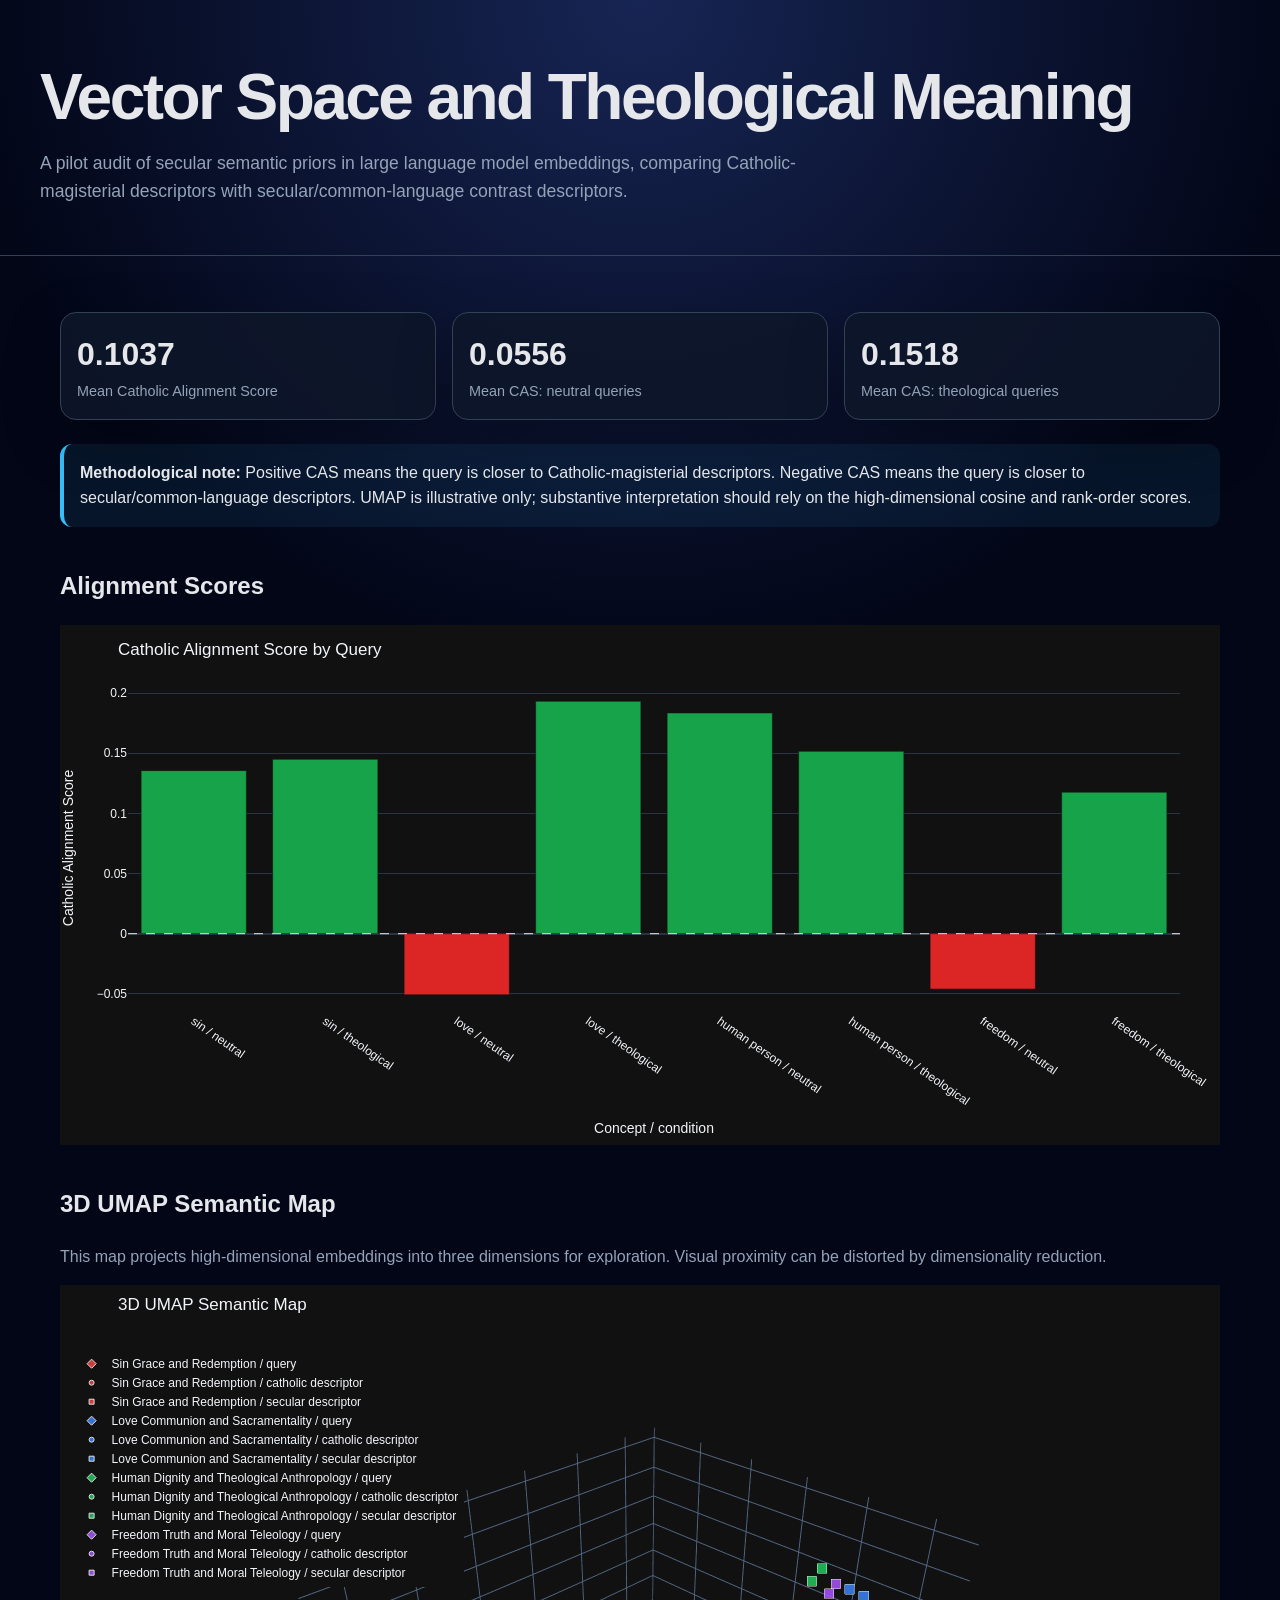
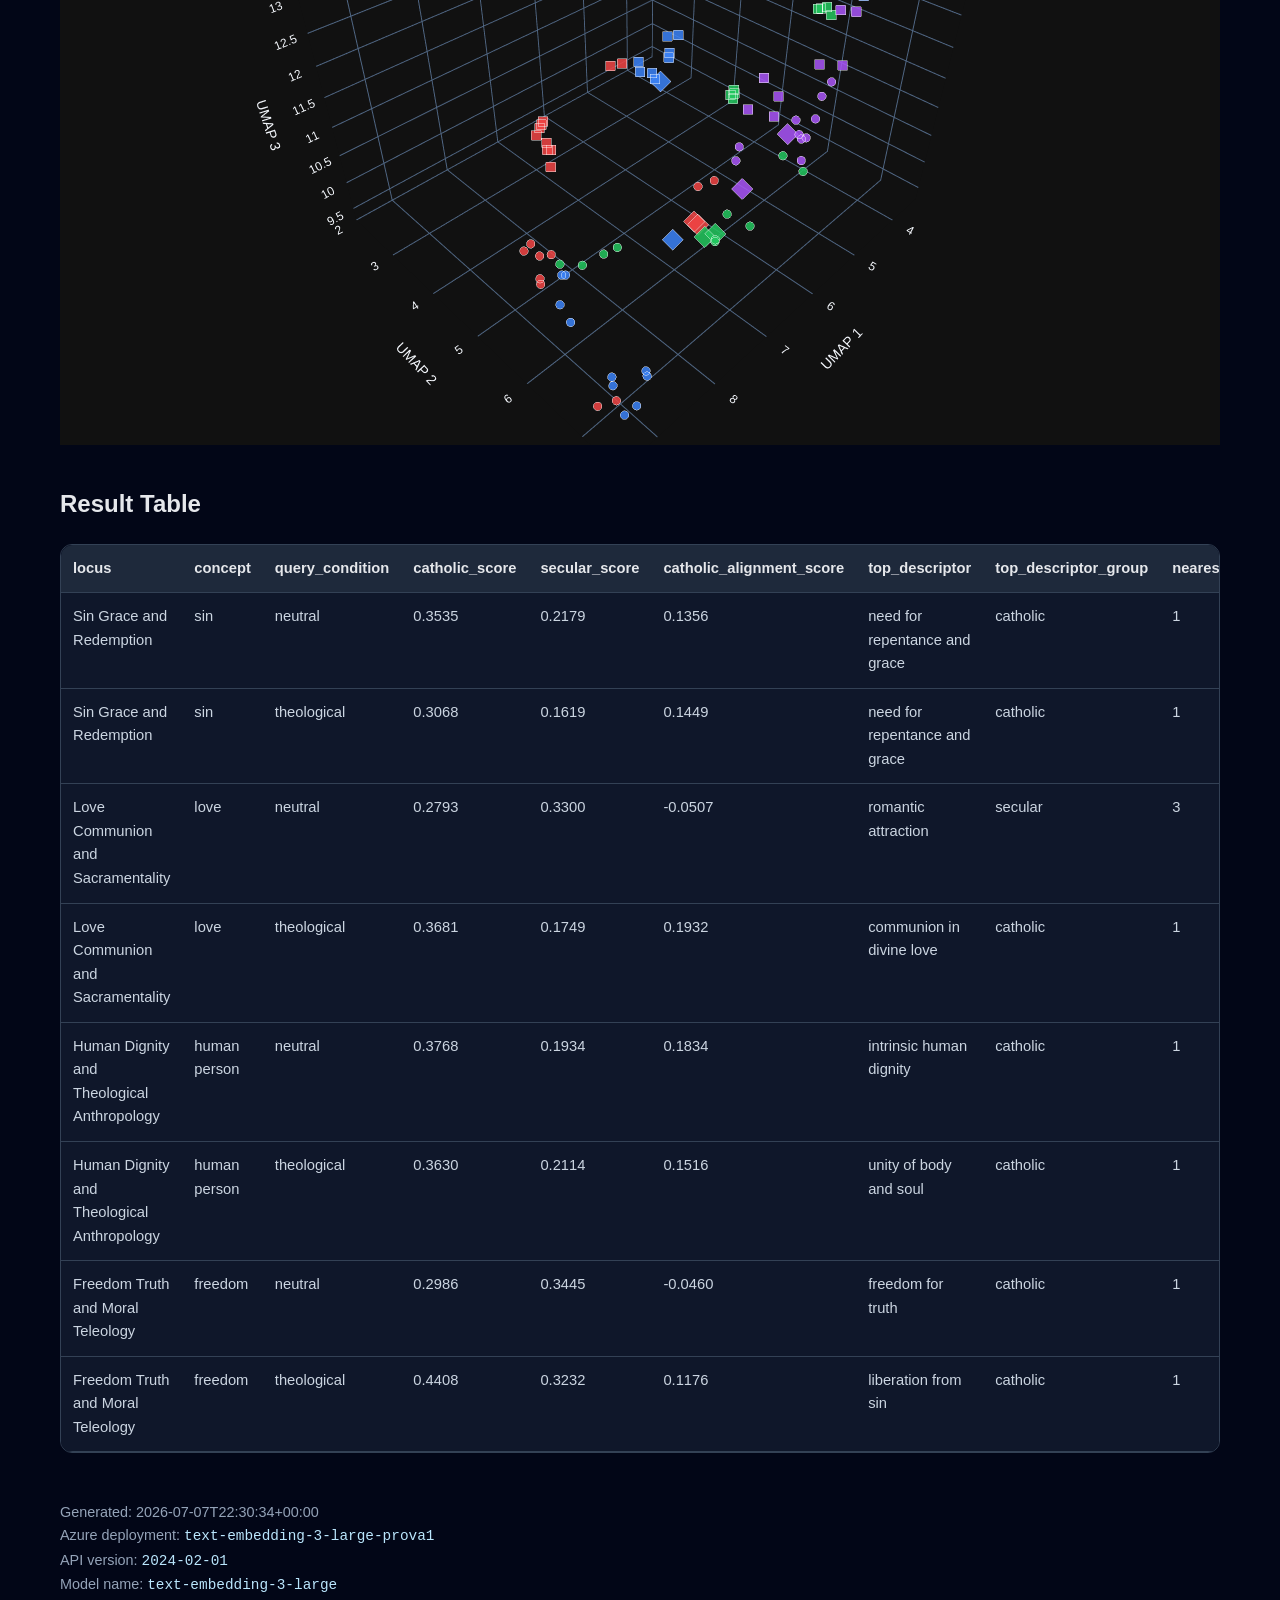
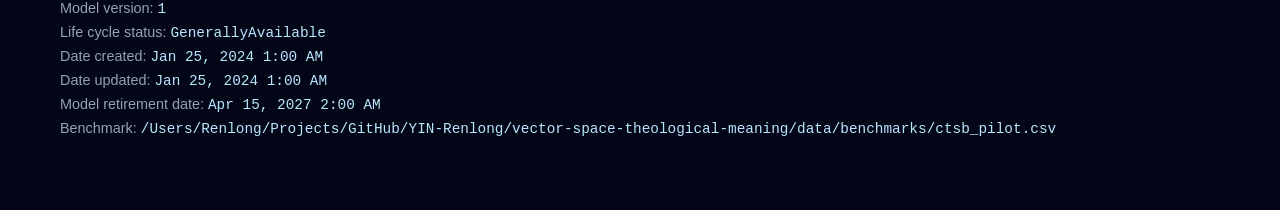
==== commit ac56fa6e: "Update dashboard model metadata" ====
--- a/index.html
+++ b/index.html
@@ -303,6 +303,12 @@
         Generated: 2026-07-07T22:30:34+00:00<br>
         Azure deployment: <code>text-embedding-3-large-prova1</code><br>
         API version: <code>2024-02-01</code><br>
+        Model name: <code>text-embedding-3-large</code><br>
+        Model version: <code>1</code><br>
+        Life cycle status: <code>GenerallyAvailable</code><br>
+        Date created: <code>Jan 25, 2024 1:00 AM</code><br>
+        Date updated: <code>Jan 25, 2024 1:00 AM</code><br>
+        Model retirement date: <code>Apr 15, 2027 2:00 AM</code><br>
         Benchmark: <code>/Users/Renlong/Projects/GitHub/YIN-Renlong/vector-space-theological-meaning/data/benchmarks/ctsb_pilot.csv</code>
       </p>
     </footer>
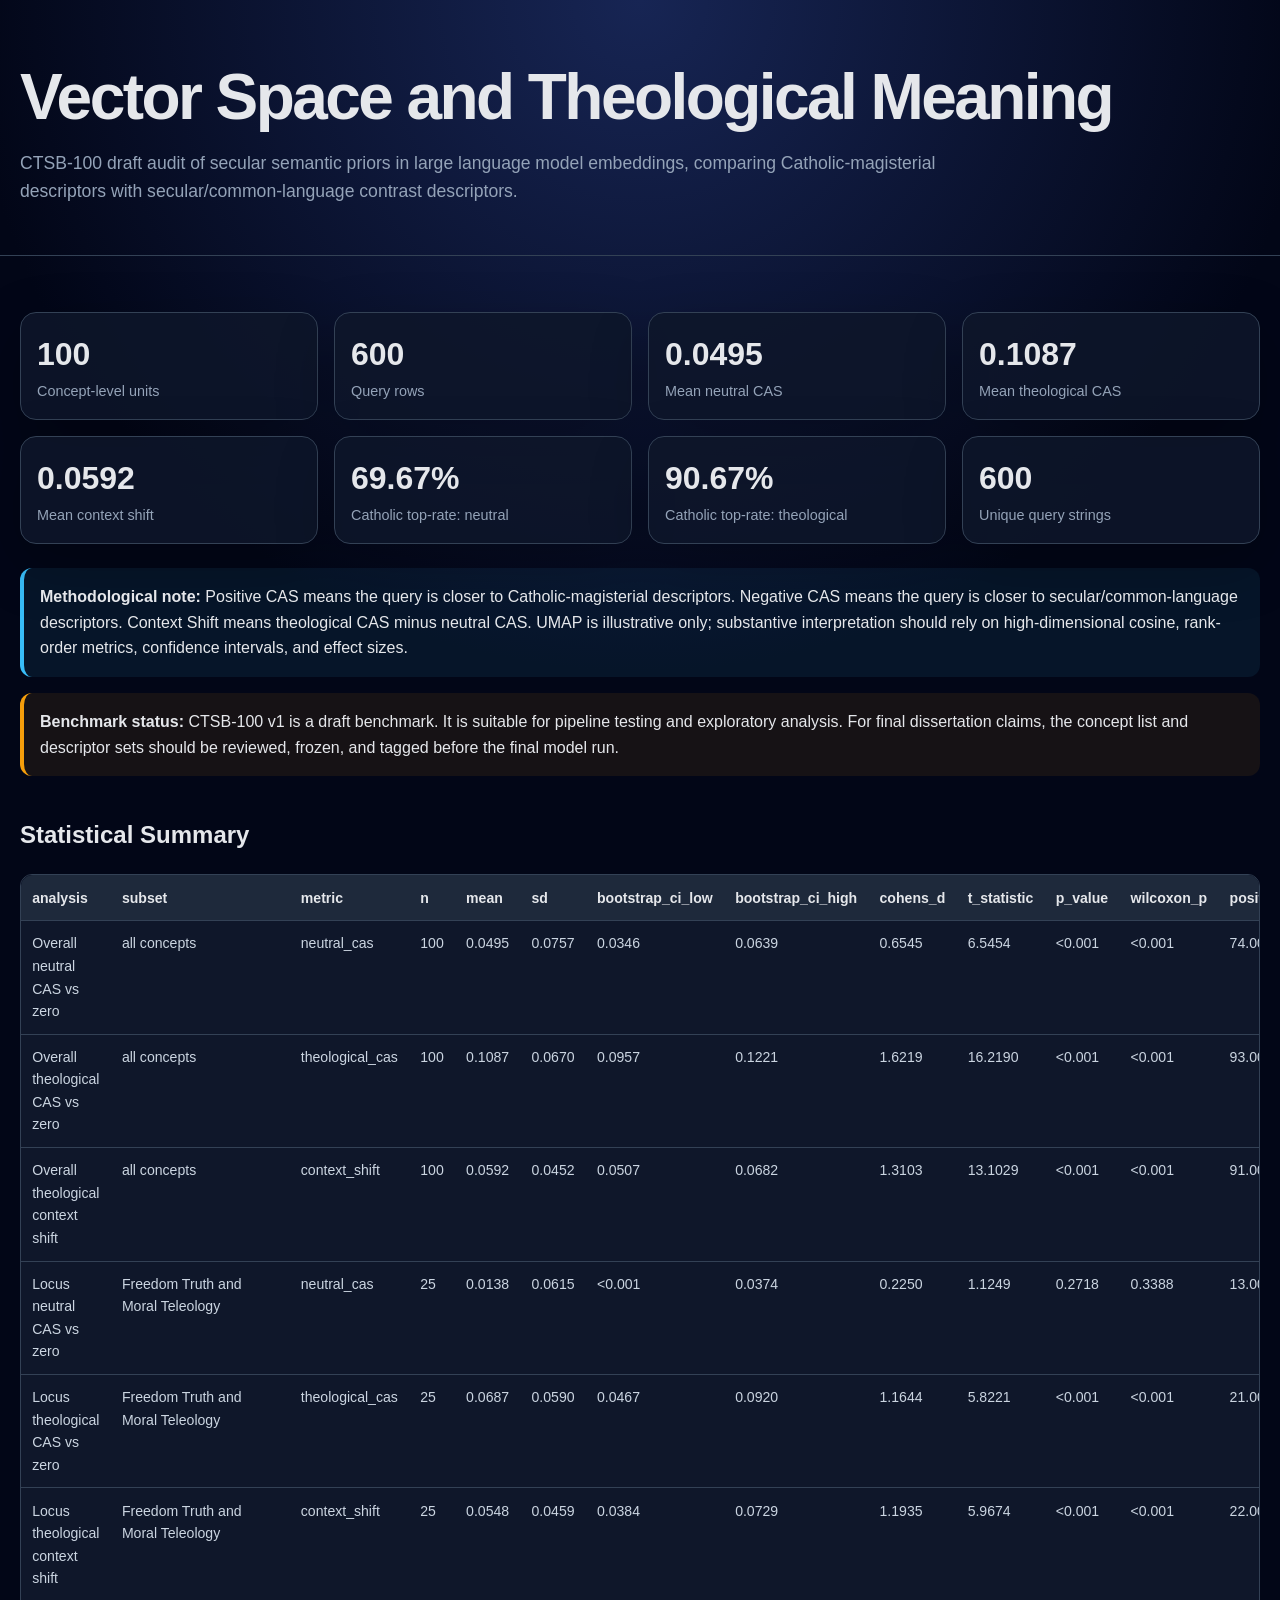
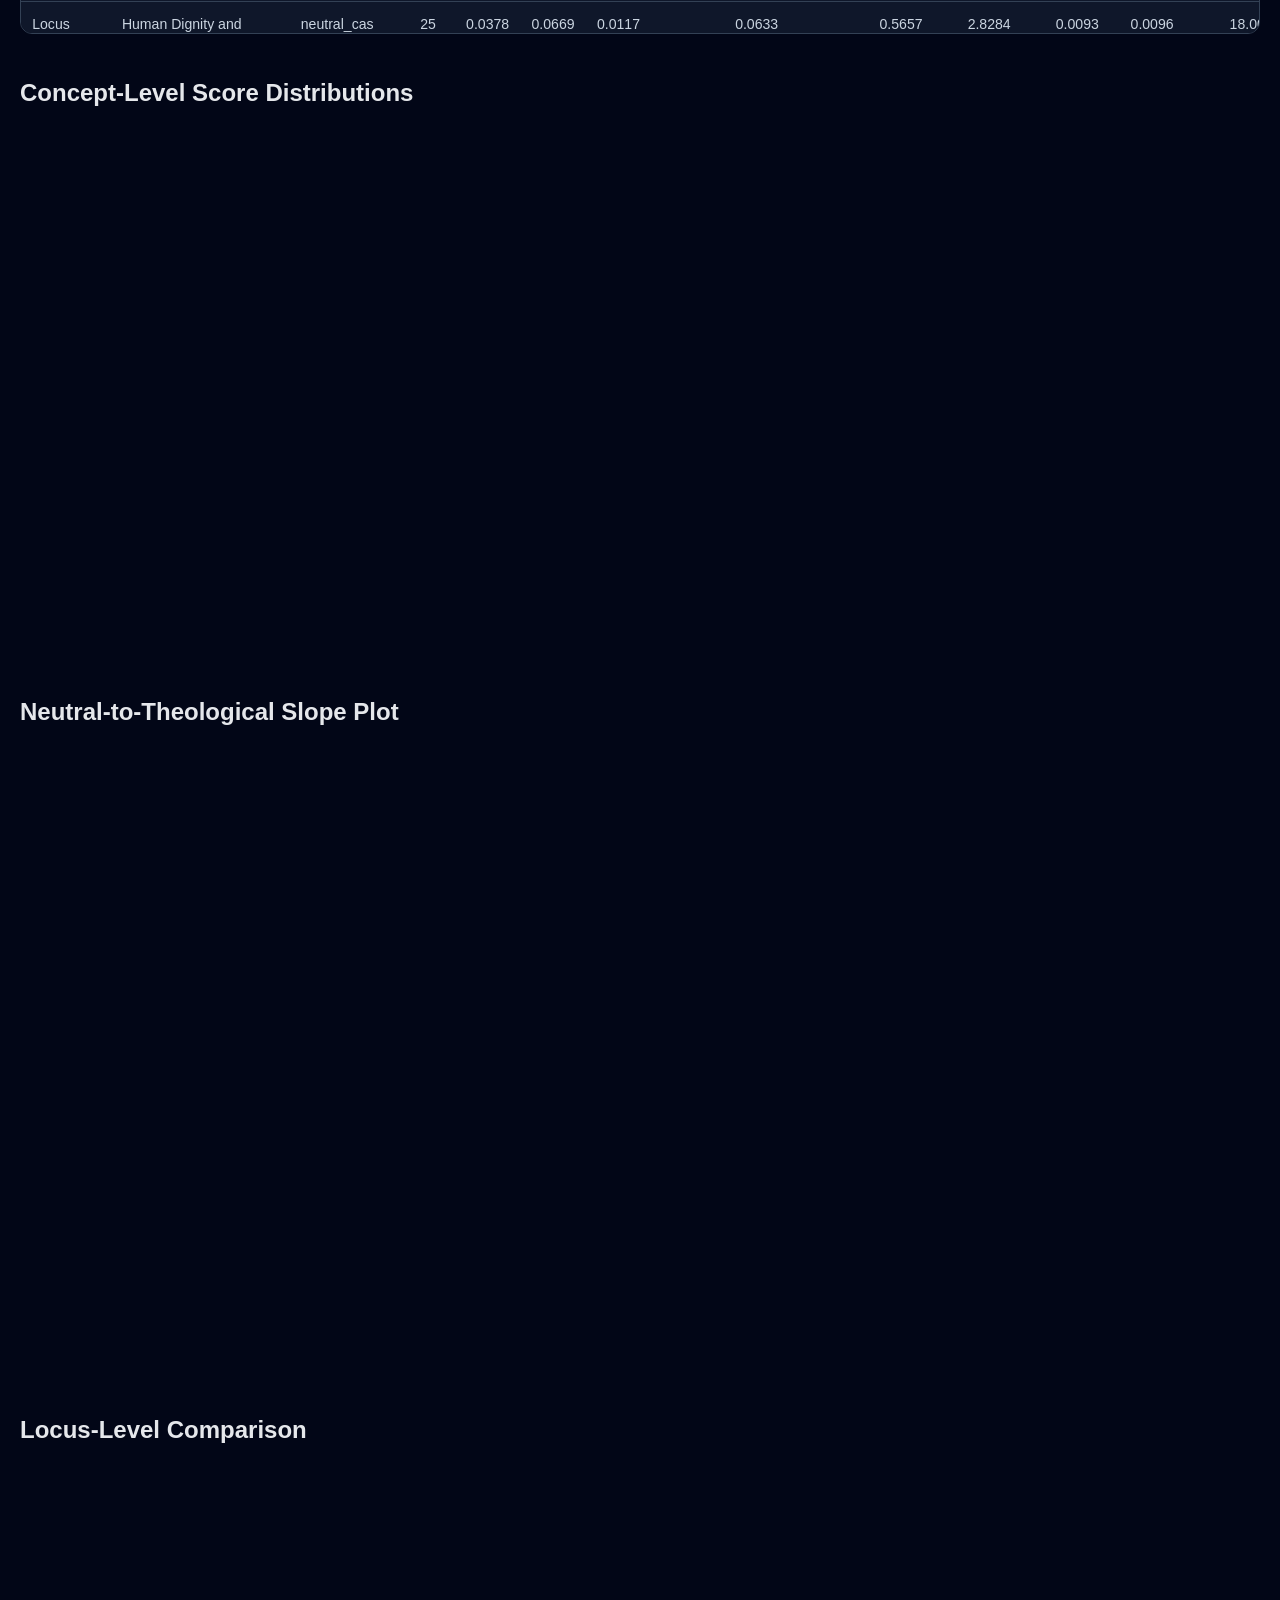
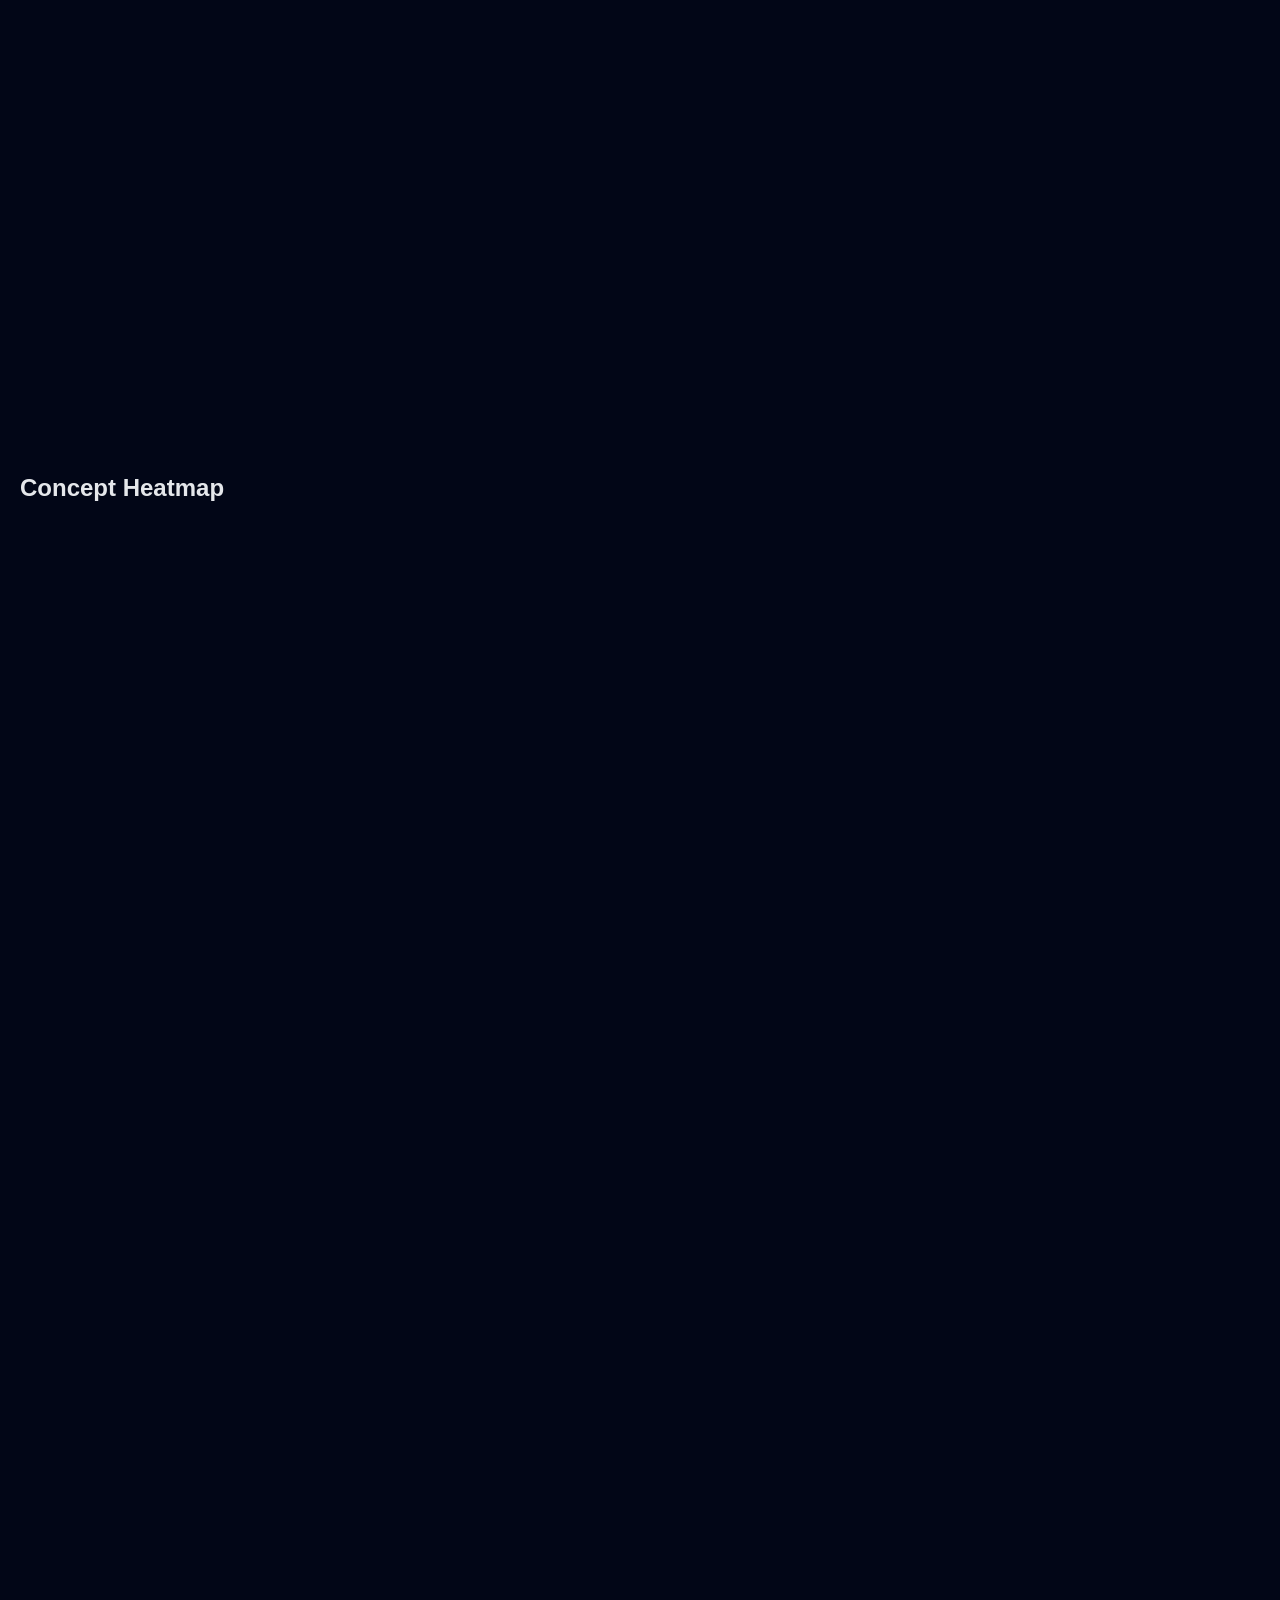
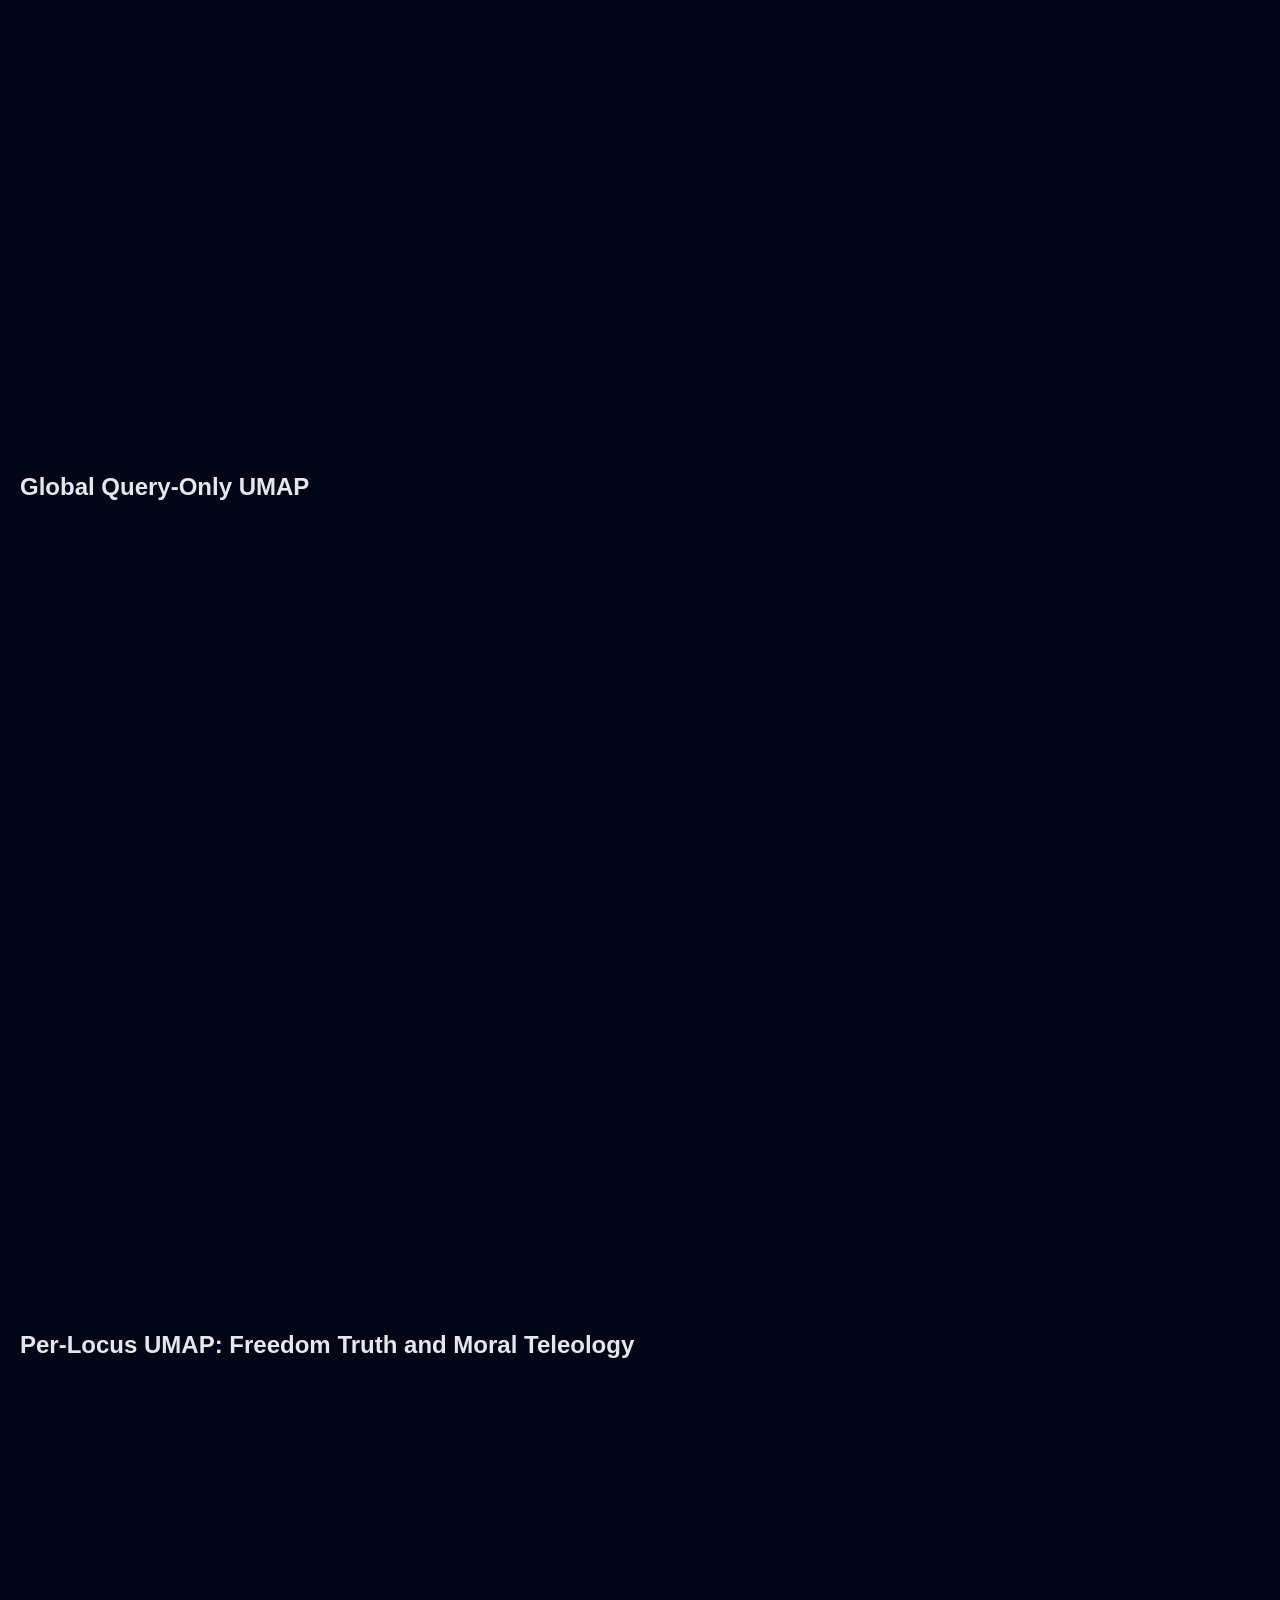
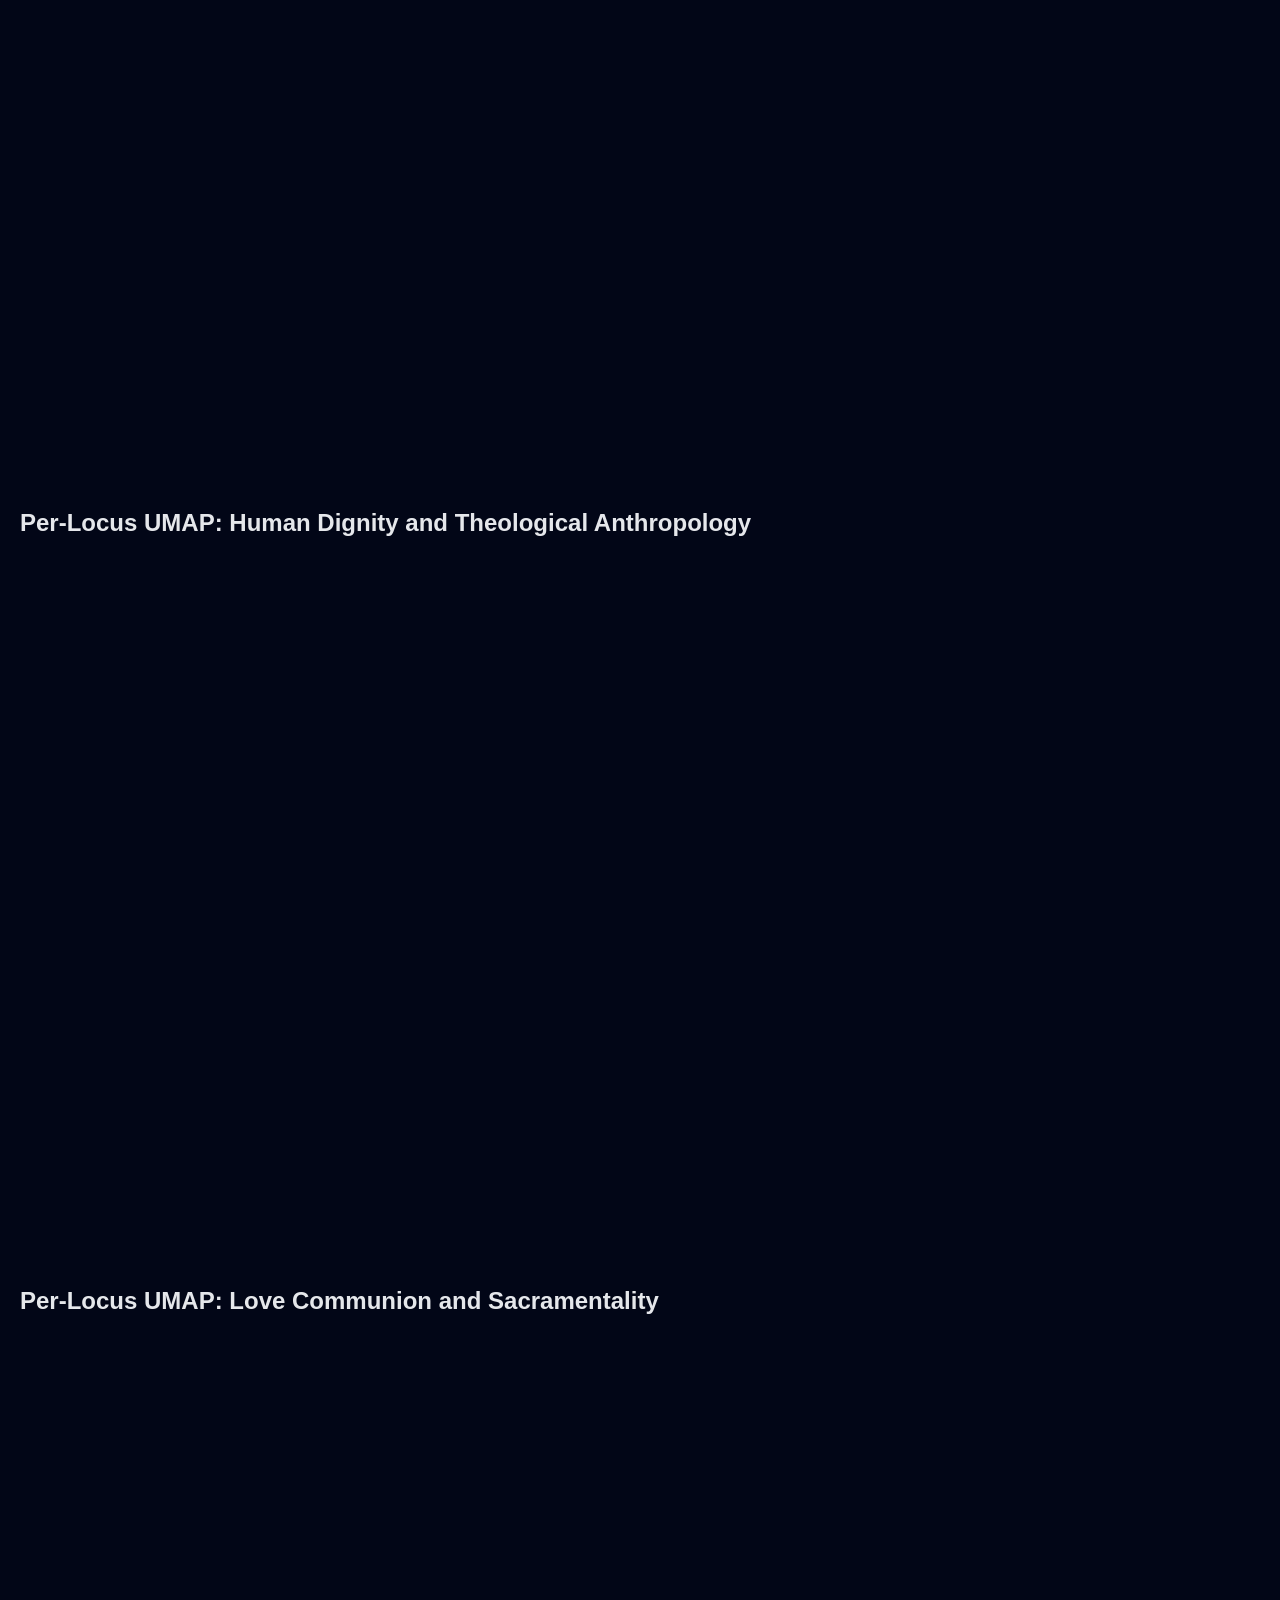
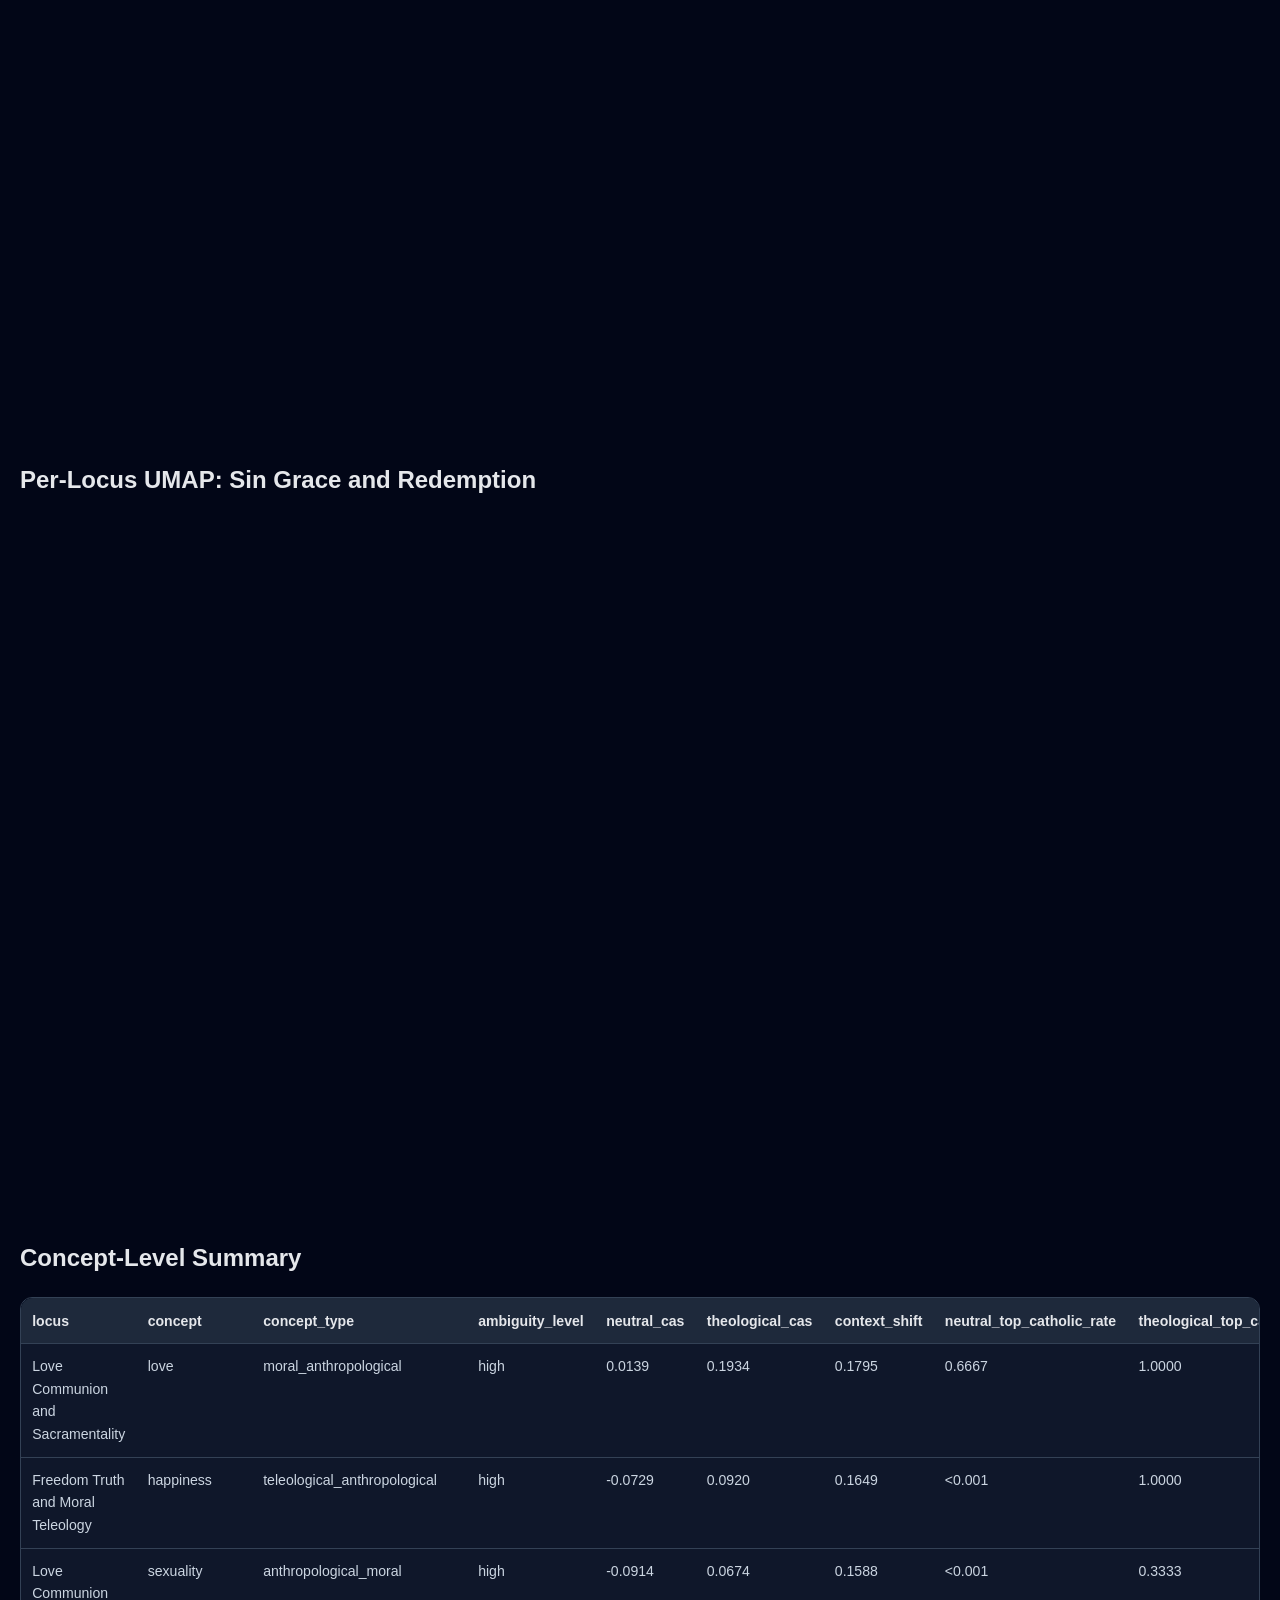
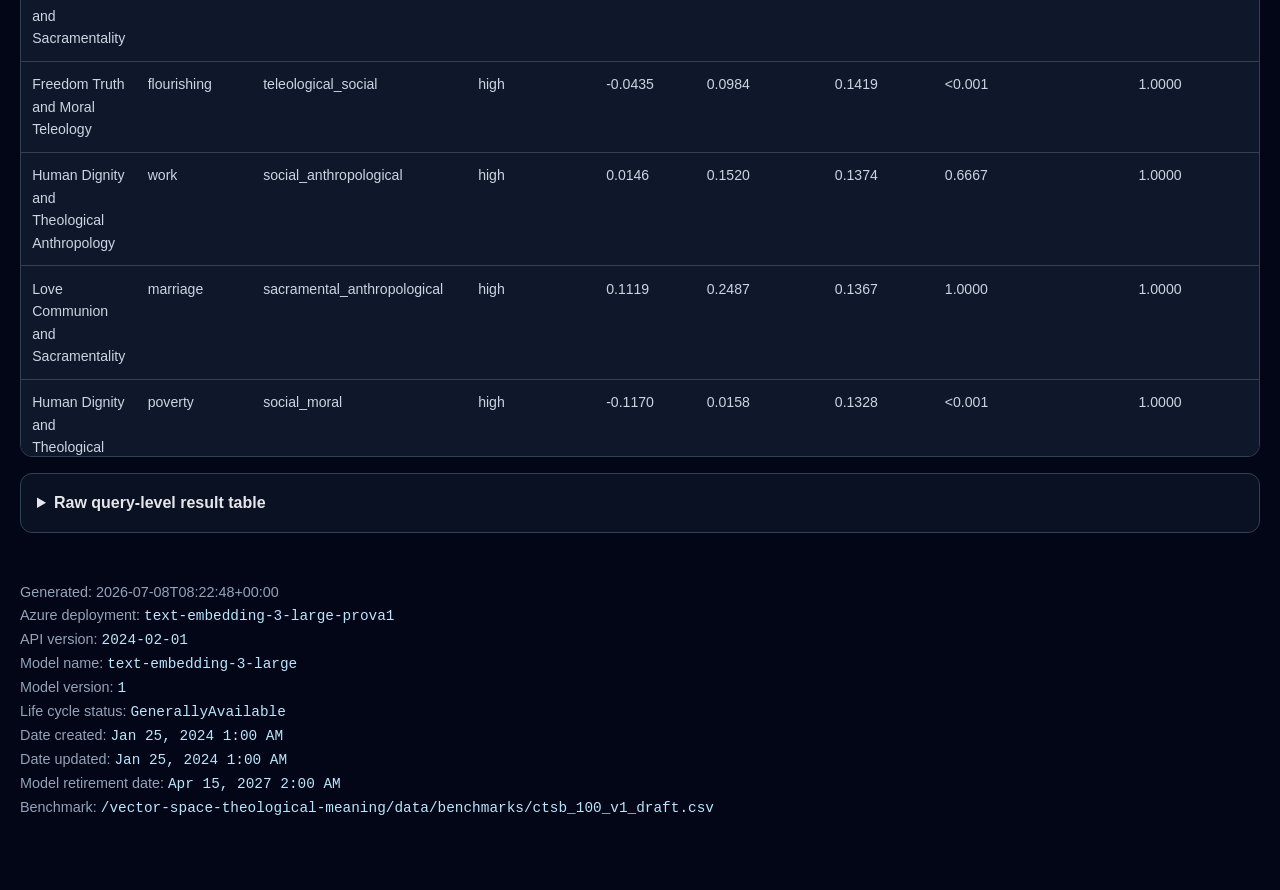
==== commit 05c9b3b3: "Run CTSB-100 audit with Python 3.11 environment" ====
--- a/index.html
+++ b/index.html
@@ -16,6 +16,7 @@
       --accent: #38bdf8;
       --positive: #22c55e;
       --negative: #ef4444;
+      --warning: #f59e0b;
     }
     * {
       box-sizing: border-box;
@@ -32,12 +33,12 @@
       border-bottom: 1px solid var(--border);
     }
     main {
-      max-width: 1200px;
+      max-width: 1320px;
       margin: 0 auto;
       padding: 2rem 1.25rem 4rem;
     }
     .hero {
-      max-width: 1200px;
+      max-width: 1320px;
       margin: 0 auto;
     }
     h1 {
@@ -50,16 +51,19 @@
       margin-top: 2.5rem;
       font-size: 1.5rem;
     }
+    h3 {
+      margin-top: 1.5rem;
+    }
     p {
       color: var(--muted);
     }
     .tagline {
-      max-width: 780px;
+      max-width: 920px;
       font-size: 1.1rem;
     }
     .grid {
       display: grid;
-      grid-template-columns: repeat(3, minmax(0, 1fr));
+      grid-template-columns: repeat(4, minmax(0, 1fr));
       gap: 1rem;
       margin: 1.5rem 0;
     }
@@ -84,17 +88,22 @@
       padding: 1rem;
       background: rgba(56, 189, 248, 0.08);
       border-radius: 0.75rem;
+      margin: 1rem 0;
+    }
+    .warning {
+      border-left-color: var(--warning);
+      background: rgba(245, 158, 11, 0.08);
     }
     .scores-table {
       width: 100%;
       border-collapse: collapse;
       overflow: hidden;
       border-radius: 0.75rem;
-      font-size: 0.92rem;
+      font-size: 0.88rem;
     }
     .scores-table th,
     .scores-table td {
-      padding: 0.75rem;
+      padding: 0.7rem;
       border-bottom: 1px solid var(--border);
       text-align: left;
       vertical-align: top;
@@ -110,9 +119,21 @@
     }
     .table-wrap {
       overflow-x: auto;
+      max-height: 760px;
       border: 1px solid var(--border);
       border-radius: 0.75rem;
       background: var(--panel);
+    }
+    details {
+      border: 1px solid var(--border);
+      border-radius: 0.75rem;
+      padding: 1rem;
+      background: rgba(15, 23, 42, 0.65);
+      margin: 1rem 0;
+    }
+    summary {
+      cursor: pointer;
+      font-weight: 700;
     }
     footer {
       margin-top: 3rem;
@@ -122,7 +143,15 @@
     code {
       color: #bae6fd;
     }
-    @media (max-width: 800px) {
+    a {
+      color: #7dd3fc;
+    }
+    @media (max-width: 980px) {
+      .grid {
+        grid-template-columns: repeat(2, minmax(0, 1fr));
+      }
+    }
+    @media (max-width: 640px) {
       .grid {
         grid-template-columns: 1fr;
       }
@@ -134,7 +163,7 @@
     <div class="hero">
       <h1>Vector Space and Theological Meaning</h1>
       <p class="tagline">
-        A pilot audit of secular semantic priors in large language model embeddings,
+        CTSB-100 draft audit of secular semantic priors in large language model embeddings,
         comparing Catholic-magisterial descriptors with secular/common-language contrast descriptors.
       </p>
     </div>
@@ -143,16 +172,36 @@
   <main>
     <section class="grid" aria-label="summary metrics">
       <div class="card">
-        <div class="metric">0.1037</div>
-        <div class="label">Mean Catholic Alignment Score</div>
+        <div class="metric">100</div>
+        <div class="label">Concept-level units</div>
       </div>
       <div class="card">
-        <div class="metric">0.0556</div>
-        <div class="label">Mean CAS: neutral queries</div>
+        <div class="metric">600</div>
+        <div class="label">Query rows</div>
       </div>
       <div class="card">
-        <div class="metric">0.1518</div>
-        <div class="label">Mean CAS: theological queries</div>
+        <div class="metric">0.0495</div>
+        <div class="label">Mean neutral CAS</div>
+      </div>
+      <div class="card">
+        <div class="metric">0.1087</div>
+        <div class="label">Mean theological CAS</div>
+      </div>
+      <div class="card">
+        <div class="metric">0.0592</div>
+        <div class="label">Mean context shift</div>
+      </div>
+      <div class="card">
+        <div class="metric">69.67%</div>
+        <div class="label">Catholic top-rate: neutral</div>
+      </div>
+      <div class="card">
+        <div class="metric">90.67%</div>
+        <div class="label">Catholic top-rate: theological</div>
+      </div>
+      <div class="card">
+        <div class="metric">600</div>
+        <div class="label">Unique query strings</div>
       </div>
     </section>
 
@@ -160,26 +209,1726 @@
       <strong>Methodological note:</strong>
       Positive CAS means the query is closer to Catholic-magisterial descriptors.
       Negative CAS means the query is closer to secular/common-language descriptors.
-      UMAP is illustrative only; substantive interpretation should rely on the high-dimensional cosine and rank-order scores.
+      Context Shift means theological CAS minus neutral CAS. UMAP is illustrative only;
+      substantive interpretation should rely on high-dimensional cosine, rank-order metrics,
+      confidence intervals, and effect sizes.
+    </section>
+
+    <section class="note warning">
+      <strong>Benchmark status:</strong>
+      CTSB-100 v1 is a draft benchmark. It is suitable for pipeline testing and exploratory
+      analysis. For final dissertation claims, the concept list and descriptor sets should be
+      reviewed, frozen, and tagged before the final model run.
     </section>
 
     <section>
-      <h2>Alignment Scores</h2>
-      <div>                        <script type="text/javascript">window.PlotlyConfig = {MathJaxConfig: 'local'};</script>
-        <script src="https://cdn.plot.ly/plotly-2.18.2.min.js"></script>                <div id="06dfd34b-660d-4ec0-86d7-920e084b0684" class="plotly-graph-div" style="height:520px; width:100%;"></div>            <script type="text/javascript">                                    window.PLOTLYENV=window.PLOTLYENV || {};                                    if (document.getElementById("06dfd34b-660d-4ec0-86d7-920e084b0684")) {                    Plotly.newPlot(                        "06dfd34b-660d-4ec0-86d7-920e084b0684",                        [{"customdata":[["Sin Grace and Redemption","The concept of sin.",0.3534761532621494,0.21791040399058606,"need for repentance and grace","catholic"],["Sin Grace and Redemption","The concept of sin in Catholic theology.",0.3068343216930572,0.1618918990724243,"need for repentance and grace","catholic"],["Love Communion and Sacramentality","The experience of love.",0.2792891463144288,0.32999534743673753,"romantic attraction","secular"],["Love Communion and Sacramentality","The meaning of love in Catholic theology.",0.3680856660675793,0.17488816349737632,"communion in divine love","catholic"],["Human Dignity and Theological Anthropology","The concept of the human person.",0.3768060088350865,0.1933619327758191,"intrinsic human dignity","catholic"],["Human Dignity and Theological Anthropology","The human person in Catholic anthropology.",0.3630446440548611,0.21144865181076106,"unity of body and soul","catholic"],["Freedom Truth and Moral Teleology","The definition of freedom.",0.2985589727053074,0.3445132020310756,"freedom for truth","catholic"],["Freedom Truth and Moral Teleology","Freedom in Catholic moral theology.",0.44077980714635123,0.32316177787851513,"liberation from sin","catholic"]],"hovertemplate":"<b>%{x}</b><br>Locus: %{customdata[0]}<br>Query: %{customdata[1]}<br>Catholic score: %{customdata[2]:.4f}<br>Secular score: %{customdata[3]:.4f}<br>CAS: %{y:.4f}<br>Top descriptor: %{customdata[4]} (%{customdata[5]})<extra></extra>","marker":{"color":["#16a34a","#16a34a","#dc2626","#16a34a","#16a34a","#16a34a","#dc2626","#16a34a"]},"x":["sin / neutral","sin / theological","love / neutral","love / theological","human person / neutral","human person / theological","freedom / neutral","freedom / theological"],"y":[0.1355657492715633,0.1449424226206329,-0.050706201122308725,0.193197502570203,0.18344407605926744,0.15159599224410003,-0.0459542293257682,0.1176180292678361],"type":"bar"}],                        {"template":{"data":{"barpolar":[{"marker":{"line":{"color":"rgb(17,17,17)","width":0.5},"pattern":{"fillmode":"overlay","size":10,"solidity":0.2}},"type":"barpolar"}],"bar":[{"error_x":{"color":"#f2f5fa"},"error_y":{"color":"#f2f5fa"},"marker":{"line":{"color":"rgb(17,17,17)","width":0.5},"pattern":{"fillmode":"overlay","size":10,"solidity":0.2}},"type":"bar"}],"carpet":[{"aaxis":{"endlinecolor":"#A2B1C6","gridcolor":"#506784","linecolor":"#506784","minorgridcolor":"#506784","startlinecolor":"#A2B1C6"},"baxis":{"endlinecolor":"#A2B1C6","gridcolor":"#506784","linecolor":"#506784","minorgridcolor":"#506784","startlinecolor":"#A2B1C6"},"type":"carpet"}],"choropleth":[{"colorbar":{"outlinewidth":0,"ticks":""},"type":"choropleth"}],"contourcarpet":[{"colorbar":{"outlinewidth":0,"ticks":""},"type":"contourcarpet"}],"contour":[{"colorbar":{"outlinewidth":0,"ticks":""},"colorscale":[[0.0,"#0d0887"],[0.1111111111111111,"#46039f"],[0.2222222222222222,"#7201a8"],[0.3333333333333333,"#9c179e"],[0.4444444444444444,"#bd3786"],[0.5555555555555556,"#d8576b"],[0.6666666666666666,"#ed7953"],[0.7777777777777778,"#fb9f3a"],[0.8888888888888888,"#fdca26"],[1.0,"#f0f921"]],"type":"contour"}],"heatmapgl":[{"colorbar":{"outlinewidth":0,"ticks":""},"colorscale":[[0.0,"#0d0887"],[0.1111111111111111,"#46039f"],[0.2222222222222222,"#7201a8"],[0.3333333333333333,"#9c179e"],[0.4444444444444444,"#bd3786"],[0.5555555555555556,"#d8576b"],[0.6666666666666666,"#ed7953"],[0.7777777777777778,"#fb9f3a"],[0.8888888888888888,"#fdca26"],[1.0,"#f0f921"]],"type":"heatmapgl"}],"heatmap":[{"colorbar":{"outlinewidth":0,"ticks":""},"colorscale":[[0.0,"#0d0887"],[0.1111111111111111,"#46039f"],[0.2222222222222222,"#7201a8"],[0.3333333333333333,"#9c179e"],[0.4444444444444444,"#bd3786"],[0.5555555555555556,"#d8576b"],[0.6666666666666666,"#ed7953"],[0.7777777777777778,"#fb9f3a"],[0.8888888888888888,"#fdca26"],[1.0,"#f0f921"]],"type":"heatmap"}],"histogram2dcontour":[{"colorbar":{"outlinewidth":0,"ticks":""},"colorscale":[[0.0,"#0d0887"],[0.1111111111111111,"#46039f"],[0.2222222222222222,"#7201a8"],[0.3333333333333333,"#9c179e"],[0.4444444444444444,"#bd3786"],[0.5555555555555556,"#d8576b"],[0.6666666666666666,"#ed7953"],[0.7777777777777778,"#fb9f3a"],[0.8888888888888888,"#fdca26"],[1.0,"#f0f921"]],"type":"histogram2dcontour"}],"histogram2d":[{"colorbar":{"outlinewidth":0,"ticks":""},"colorscale":[[0.0,"#0d0887"],[0.1111111111111111,"#46039f"],[0.2222222222222222,"#7201a8"],[0.3333333333333333,"#9c179e"],[0.4444444444444444,"#bd3786"],[0.5555555555555556,"#d8576b"],[0.6666666666666666,"#ed7953"],[0.7777777777777778,"#fb9f3a"],[0.8888888888888888,"#fdca26"],[1.0,"#f0f921"]],"type":"histogram2d"}],"histogram":[{"marker":{"pattern":{"fillmode":"overlay","size":10,"solidity":0.2}},"type":"histogram"}],"mesh3d":[{"colorbar":{"outlinewidth":0,"ticks":""},"type":"mesh3d"}],"parcoords":[{"line":{"colorbar":{"outlinewidth":0,"ticks":""}},"type":"parcoords"}],"pie":[{"automargin":true,"type":"pie"}],"scatter3d":[{"line":{"colorbar":{"outlinewidth":0,"ticks":""}},"marker":{"colorbar":{"outlinewidth":0,"ticks":""}},"type":"scatter3d"}],"scattercarpet":[{"marker":{"colorbar":{"outlinewidth":0,"ticks":""}},"type":"scattercarpet"}],"scattergeo":[{"marker":{"colorbar":{"outlinewidth":0,"ticks":""}},"type":"scattergeo"}],"scattergl":[{"marker":{"line":{"color":"#283442"}},"type":"scattergl"}],"scattermapbox":[{"marker":{"colorbar":{"outlinewidth":0,"ticks":""}},"type":"scattermapbox"}],"scatterpolargl":[{"marker":{"colorbar":{"outlinewidth":0,"ticks":""}},"type":"scatterpolargl"}],"scatterpolar":[{"marker":{"colorbar":{"outlinewidth":0,"ticks":""}},"type":"scatterpolar"}],"scatter":[{"marker":{"line":{"color":"#283442"}},"type":"scatter"}],"scatterternary":[{"marker":{"colorbar":{"outlinewidth":0,"ticks":""}},"type":"scatterternary"}],"surface":[{"colorbar":{"outlinewidth":0,"ticks":""},"colorscale":[[0.0,"#0d0887"],[0.1111111111111111,"#46039f"],[0.2222222222222222,"#7201a8"],[0.3333333333333333,"#9c179e"],[0.4444444444444444,"#bd3786"],[0.5555555555555556,"#d8576b"],[0.6666666666666666,"#ed7953"],[0.7777777777777778,"#fb9f3a"],[0.8888888888888888,"#fdca26"],[1.0,"#f0f921"]],"type":"surface"}],"table":[{"cells":{"fill":{"color":"#506784"},"line":{"color":"rgb(17,17,17)"}},"header":{"fill":{"color":"#2a3f5f"},"line":{"color":"rgb(17,17,17)"}},"type":"table"}]},"layout":{"annotationdefaults":{"arrowcolor":"#f2f5fa","arrowhead":0,"arrowwidth":1},"autotypenumbers":"strict","coloraxis":{"colorbar":{"outlinewidth":0,"ticks":""}},"colorscale":{"diverging":[[0,"#8e0152"],[0.1,"#c51b7d"],[0.2,"#de77ae"],[0.3,"#f1b6da"],[0.4,"#fde0ef"],[0.5,"#f7f7f7"],[0.6,"#e6f5d0"],[0.7,"#b8e186"],[0.8,"#7fbc41"],[0.9,"#4d9221"],[1,"#276419"]],"sequential":[[0.0,"#0d0887"],[0.1111111111111111,"#46039f"],[0.2222222222222222,"#7201a8"],[0.3333333333333333,"#9c179e"],[0.4444444444444444,"#bd3786"],[0.5555555555555556,"#d8576b"],[0.6666666666666666,"#ed7953"],[0.7777777777777778,"#fb9f3a"],[0.8888888888888888,"#fdca26"],[1.0,"#f0f921"]],"sequentialminus":[[0.0,"#0d0887"],[0.1111111111111111,"#46039f"],[0.2222222222222222,"#7201a8"],[0.3333333333333333,"#9c179e"],[0.4444444444444444,"#bd3786"],[0.5555555555555556,"#d8576b"],[0.6666666666666666,"#ed7953"],[0.7777777777777778,"#fb9f3a"],[0.8888888888888888,"#fdca26"],[1.0,"#f0f921"]]},"colorway":["#636efa","#EF553B","#00cc96","#ab63fa","#FFA15A","#19d3f3","#FF6692","#B6E880","#FF97FF","#FECB52"],"font":{"color":"#f2f5fa"},"geo":{"bgcolor":"rgb(17,17,17)","lakecolor":"rgb(17,17,17)","landcolor":"rgb(17,17,17)","showlakes":true,"showland":true,"subunitcolor":"#506784"},"hoverlabel":{"align":"left"},"hovermode":"closest","mapbox":{"style":"dark"},"paper_bgcolor":"rgb(17,17,17)","plot_bgcolor":"rgb(17,17,17)","polar":{"angularaxis":{"gridcolor":"#506784","linecolor":"#506784","ticks":""},"bgcolor":"rgb(17,17,17)","radialaxis":{"gridcolor":"#506784","linecolor":"#506784","ticks":""}},"scene":{"xaxis":{"backgroundcolor":"rgb(17,17,17)","gridcolor":"#506784","gridwidth":2,"linecolor":"#506784","showbackground":true,"ticks":"","zerolinecolor":"#C8D4E3"},"yaxis":{"backgroundcolor":"rgb(17,17,17)","gridcolor":"#506784","gridwidth":2,"linecolor":"#506784","showbackground":true,"ticks":"","zerolinecolor":"#C8D4E3"},"zaxis":{"backgroundcolor":"rgb(17,17,17)","gridcolor":"#506784","gridwidth":2,"linecolor":"#506784","showbackground":true,"ticks":"","zerolinecolor":"#C8D4E3"}},"shapedefaults":{"line":{"color":"#f2f5fa"}},"sliderdefaults":{"bgcolor":"#C8D4E3","bordercolor":"rgb(17,17,17)","borderwidth":1,"tickwidth":0},"ternary":{"aaxis":{"gridcolor":"#506784","linecolor":"#506784","ticks":""},"baxis":{"gridcolor":"#506784","linecolor":"#506784","ticks":""},"bgcolor":"rgb(17,17,17)","caxis":{"gridcolor":"#506784","linecolor":"#506784","ticks":""}},"title":{"x":0.05},"updatemenudefaults":{"bgcolor":"#506784","borderwidth":0},"xaxis":{"automargin":true,"gridcolor":"#283442","linecolor":"#506784","ticks":"","title":{"standoff":15},"zerolinecolor":"#283442","zerolinewidth":2},"yaxis":{"automargin":true,"gridcolor":"#283442","linecolor":"#506784","ticks":"","title":{"standoff":15},"zerolinecolor":"#283442","zerolinewidth":2}}},"shapes":[{"line":{"color":"#e5e7eb","dash":"dash","width":1},"type":"line","x0":0,"x1":1,"xref":"x domain","y0":0,"y1":0,"yref":"y"}],"margin":{"l":40,"r":20,"t":60,"b":120},"title":{"text":"Catholic Alignment Score by Query"},"height":520,"yaxis":{"title":{"text":"Catholic Alignment Score"}},"xaxis":{"title":{"text":"Concept / condition"},"tickangle":35}},                        {"responsive": true}                    )                };                            </script>        </div>
+      <h2>Statistical Summary</h2>
+      <div class="table-wrap">
+        <table class="dataframe scores-table">
+  <thead>
+    <tr style="text-align: right;">
+      <th>analysis</th>
+      <th>subset</th>
+      <th>metric</th>
+      <th>n</th>
+      <th>mean</th>
+      <th>sd</th>
+      <th>bootstrap_ci_low</th>
+      <th>bootstrap_ci_high</th>
+      <th>cohens_d</th>
+      <th>t_statistic</th>
+      <th>p_value</th>
+      <th>wilcoxon_p</th>
+      <th>positive_count</th>
+      <th>negative_count</th>
+      <th>zero_count</th>
+      <th>positive_rate</th>
+      <th>practical_effect</th>
+      <th>interpretation</th>
+    </tr>
+  </thead>
+  <tbody>
+    <tr>
+      <td>Overall neutral CAS vs zero</td>
+      <td>all concepts</td>
+      <td>neutral_cas</td>
+      <td>100</td>
+      <td>0.0495</td>
+      <td>0.0757</td>
+      <td>0.0346</td>
+      <td>0.0639</td>
+      <td>0.6545</td>
+      <td>6.5454</td>
+      <td>&lt;0.001</td>
+      <td>&lt;0.001</td>
+      <td>74.0000</td>
+      <td>26</td>
+      <td>0</td>
+      <td>0.7400</td>
+      <td>small</td>
+      <td>positive Catholic alignment</td>
+    </tr>
+    <tr>
+      <td>Overall theological CAS vs zero</td>
+      <td>all concepts</td>
+      <td>theological_cas</td>
+      <td>100</td>
+      <td>0.1087</td>
+      <td>0.0670</td>
+      <td>0.0957</td>
+      <td>0.1221</td>
+      <td>1.6219</td>
+      <td>16.2190</td>
+      <td>&lt;0.001</td>
+      <td>&lt;0.001</td>
+      <td>93.0000</td>
+      <td>7</td>
+      <td>0</td>
+      <td>0.9300</td>
+      <td>strong</td>
+      <td>positive Catholic alignment</td>
+    </tr>
+    <tr>
+      <td>Overall theological context shift</td>
+      <td>all concepts</td>
+      <td>context_shift</td>
+      <td>100</td>
+      <td>0.0592</td>
+      <td>0.0452</td>
+      <td>0.0507</td>
+      <td>0.0682</td>
+      <td>1.3103</td>
+      <td>13.1029</td>
+      <td>&lt;0.001</td>
+      <td>&lt;0.001</td>
+      <td>91.0000</td>
+      <td>9</td>
+      <td>0</td>
+      <td>0.9100</td>
+      <td>meaningful</td>
+      <td>positive shift toward Catholic descriptors</td>
+    </tr>
+    <tr>
+      <td>Locus neutral CAS vs zero</td>
+      <td>Freedom Truth and Moral Teleology</td>
+      <td>neutral_cas</td>
+      <td>25</td>
+      <td>0.0138</td>
+      <td>0.0615</td>
+      <td>&lt;0.001</td>
+      <td>0.0374</td>
+      <td>0.2250</td>
+      <td>1.1249</td>
+      <td>0.2718</td>
+      <td>0.3388</td>
+      <td>13.0000</td>
+      <td>12</td>
+      <td>0</td>
+      <td>0.5200</td>
+      <td>negligible</td>
+      <td>confidence interval overlaps zero</td>
+    </tr>
+    <tr>
+      <td>Locus theological CAS vs zero</td>
+      <td>Freedom Truth and Moral Teleology</td>
+      <td>theological_cas</td>
+      <td>25</td>
+      <td>0.0687</td>
+      <td>0.0590</td>
+      <td>0.0467</td>
+      <td>0.0920</td>
+      <td>1.1644</td>
+      <td>5.8221</td>
+      <td>&lt;0.001</td>
+      <td>&lt;0.001</td>
+      <td>21.0000</td>
+      <td>4</td>
+      <td>0</td>
+      <td>0.8400</td>
+      <td>meaningful</td>
+      <td>positive Catholic alignment</td>
+    </tr>
+    <tr>
+      <td>Locus theological context shift</td>
+      <td>Freedom Truth and Moral Teleology</td>
+      <td>context_shift</td>
+      <td>25</td>
+      <td>0.0548</td>
+      <td>0.0459</td>
+      <td>0.0384</td>
+      <td>0.0729</td>
+      <td>1.1935</td>
+      <td>5.9674</td>
+      <td>&lt;0.001</td>
+      <td>&lt;0.001</td>
+      <td>22.0000</td>
+      <td>3</td>
+      <td>0</td>
+      <td>0.8800</td>
+      <td>meaningful</td>
+      <td>positive shift toward Catholic descriptors</td>
+    </tr>
+    <tr>
+      <td>Locus neutral CAS vs zero</td>
+      <td>Human Dignity and Theological Anthropology</td>
+      <td>neutral_cas</td>
+      <td>25</td>
+      <td>0.0378</td>
+      <td>0.0669</td>
+      <td>0.0117</td>
+      <td>0.0633</td>
+      <td>0.5657</td>
+      <td>2.8284</td>
+      <td>0.0093</td>
+      <td>0.0096</td>
+      <td>18.0000</td>
+      <td>7</td>
+      <td>0</td>
+      <td>0.7200</td>
+      <td>small</td>
+      <td>positive Catholic alignment</td>
+    </tr>
+    <tr>
+      <td>Locus theological CAS vs zero</td>
+      <td>Human Dignity and Theological Anthropology</td>
+      <td>theological_cas</td>
+      <td>25</td>
+      <td>0.1038</td>
+      <td>0.0557</td>
+      <td>0.0829</td>
+      <td>0.1251</td>
+      <td>1.8655</td>
+      <td>9.3277</td>
+      <td>&lt;0.001</td>
+      <td>&lt;0.001</td>
+      <td>25.0000</td>
+      <td>0</td>
+      <td>0</td>
+      <td>1.0000</td>
+      <td>strong</td>
+      <td>positive Catholic alignment</td>
+    </tr>
+    <tr>
+      <td>Locus theological context shift</td>
+      <td>Human Dignity and Theological Anthropology</td>
+      <td>context_shift</td>
+      <td>25</td>
+      <td>0.0660</td>
+      <td>0.0398</td>
+      <td>0.0512</td>
+      <td>0.0821</td>
+      <td>1.6582</td>
+      <td>8.2909</td>
+      <td>&lt;0.001</td>
+      <td>&lt;0.001</td>
+      <td>24.0000</td>
+      <td>1</td>
+      <td>0</td>
+      <td>0.9600</td>
+      <td>meaningful</td>
+      <td>positive shift toward Catholic descriptors</td>
+    </tr>
+    <tr>
+      <td>Locus neutral CAS vs zero</td>
+      <td>Love Communion and Sacramentality</td>
+      <td>neutral_cas</td>
+      <td>25</td>
+      <td>0.0705</td>
+      <td>0.0837</td>
+      <td>0.0376</td>
+      <td>0.1023</td>
+      <td>0.8426</td>
+      <td>4.2132</td>
+      <td>&lt;0.001</td>
+      <td>&lt;0.001</td>
+      <td>20.0000</td>
+      <td>5</td>
+      <td>0</td>
+      <td>0.8000</td>
+      <td>meaningful</td>
+      <td>positive Catholic alignment</td>
+    </tr>
+    <tr>
+      <td>Locus theological CAS vs zero</td>
+      <td>Love Communion and Sacramentality</td>
+      <td>theological_cas</td>
+      <td>25</td>
+      <td>0.1423</td>
+      <td>0.0693</td>
+      <td>0.1147</td>
+      <td>0.1680</td>
+      <td>2.0526</td>
+      <td>10.2632</td>
+      <td>&lt;0.001</td>
+      <td>&lt;0.001</td>
+      <td>24.0000</td>
+      <td>1</td>
+      <td>0</td>
+      <td>0.9600</td>
+      <td>strong</td>
+      <td>positive Catholic alignment</td>
+    </tr>
+    <tr>
+      <td>Locus theological context shift</td>
+      <td>Love Communion and Sacramentality</td>
+      <td>context_shift</td>
+      <td>25</td>
+      <td>0.0718</td>
+      <td>0.0506</td>
+      <td>0.0523</td>
+      <td>0.0911</td>
+      <td>1.4173</td>
+      <td>7.0865</td>
+      <td>&lt;0.001</td>
+      <td>&lt;0.001</td>
+      <td>23.0000</td>
+      <td>2</td>
+      <td>0</td>
+      <td>0.9200</td>
+      <td>meaningful</td>
+      <td>positive shift toward Catholic descriptors</td>
+    </tr>
+    <tr>
+      <td>Locus neutral CAS vs zero</td>
+      <td>Sin Grace and Redemption</td>
+      <td>neutral_cas</td>
+      <td>25</td>
+      <td>0.0759</td>
+      <td>0.0755</td>
+      <td>0.0467</td>
+      <td>0.1046</td>
+      <td>1.0054</td>
+      <td>5.0270</td>
+      <td>&lt;0.001</td>
+      <td>&lt;0.001</td>
+      <td>23.0000</td>
+      <td>2</td>
+      <td>0</td>
+      <td>0.9200</td>
+      <td>meaningful</td>
+      <td>positive Catholic alignment</td>
+    </tr>
+    <tr>
+      <td>Locus theological CAS vs zero</td>
+      <td>Sin Grace and Redemption</td>
+      <td>theological_cas</td>
+      <td>25</td>
+      <td>0.1202</td>
+      <td>0.0645</td>
+      <td>0.0951</td>
+      <td>0.1444</td>
+      <td>1.8640</td>
+      <td>9.3198</td>
+      <td>&lt;0.001</td>
+      <td>&lt;0.001</td>
+      <td>23.0000</td>
+      <td>2</td>
+      <td>0</td>
+      <td>0.9200</td>
+      <td>strong</td>
+      <td>positive Catholic alignment</td>
+    </tr>
+    <tr>
+      <td>Locus theological context shift</td>
+      <td>Sin Grace and Redemption</td>
+      <td>context_shift</td>
+      <td>25</td>
+      <td>0.0443</td>
+      <td>0.0413</td>
+      <td>0.0289</td>
+      <td>0.0602</td>
+      <td>1.0729</td>
+      <td>5.3645</td>
+      <td>&lt;0.001</td>
+      <td>&lt;0.001</td>
+      <td>22.0000</td>
+      <td>3</td>
+      <td>0</td>
+      <td>0.8800</td>
+      <td>small</td>
+      <td>positive shift toward Catholic descriptors</td>
+    </tr>
+    <tr>
+      <td>Concept-type theological context shift</td>
+      <td>anthropological</td>
+      <td>context_shift</td>
+      <td>3</td>
+      <td>0.0850</td>
+      <td>0.0309</td>
+      <td>0.0506</td>
+      <td>0.1105</td>
+      <td>2.7491</td>
+      <td>4.7615</td>
+      <td>0.0207</td>
+      <td>0.1250</td>
+      <td>3.0000</td>
+      <td>0</td>
+      <td>0</td>
+      <td>1.0000</td>
+      <td>meaningful</td>
+      <td>positive shift toward Catholic descriptors</td>
+    </tr>
+    <tr>
+      <td>Concept-type theological context shift</td>
+      <td>anthropological_doctrinal</td>
+      <td>context_shift</td>
+      <td>3</td>
+      <td>0.0436</td>
+      <td>0.0273</td>
+      <td>0.0138</td>
+      <td>0.0675</td>
+      <td>1.5953</td>
+      <td>2.7631</td>
+      <td>0.0549</td>
+      <td>0.1250</td>
+      <td>3.0000</td>
+      <td>0</td>
+      <td>0</td>
+      <td>1.0000</td>
+      <td>small</td>
+      <td>positive shift toward Catholic descriptors</td>
+    </tr>
+    <tr>
+      <td>Concept-type theological context shift</td>
+      <td>anthropological_moral</td>
+      <td>context_shift</td>
+      <td>3</td>
+      <td>0.0769</td>
+      <td>0.0710</td>
+      <td>0.0335</td>
+      <td>0.1588</td>
+      <td>1.0828</td>
+      <td>1.8755</td>
+      <td>0.1008</td>
+      <td>0.1250</td>
+      <td>3.0000</td>
+      <td>0</td>
+      <td>0</td>
+      <td>1.0000</td>
+      <td>meaningful</td>
+      <td>positive shift toward Catholic descriptors</td>
+    </tr>
+    <tr>
+      <td>Concept-type theological context shift</td>
+      <td>anthropological_social</td>
+      <td>context_shift</td>
+      <td>3</td>
+      <td>0.0635</td>
+      <td>0.0320</td>
+      <td>0.0411</td>
+      <td>0.1001</td>
+      <td>1.9855</td>
+      <td>3.4390</td>
+      <td>0.0376</td>
+      <td>0.1250</td>
+      <td>3.0000</td>
+      <td>0</td>
+      <td>0</td>
+      <td>1.0000</td>
+      <td>meaningful</td>
+      <td>positive shift toward Catholic descriptors</td>
+    </tr>
+    <tr>
+      <td>Concept-type theological context shift</td>
+      <td>doctrinal</td>
+      <td>context_shift</td>
+      <td>8</td>
+      <td>0.0266</td>
+      <td>0.0439</td>
+      <td>&lt;0.001</td>
+      <td>0.0556</td>
+      <td>0.6064</td>
+      <td>1.7153</td>
+      <td>0.0650</td>
+      <td>0.0977</td>
+      <td>5.0000</td>
+      <td>3</td>
+      <td>0</td>
+      <td>0.6250</td>
+      <td>small</td>
+      <td>positive shift toward Catholic descriptors</td>
+    </tr>
+    <tr>
+      <td>Concept-type theological context shift</td>
+      <td>moral_anthropological</td>
+      <td>context_shift</td>
+      <td>6</td>
+      <td>0.1033</td>
+      <td>0.0470</td>
+      <td>0.0680</td>
+      <td>0.1390</td>
+      <td>2.1966</td>
+      <td>5.3805</td>
+      <td>0.0015</td>
+      <td>0.0156</td>
+      <td>6.0000</td>
+      <td>0</td>
+      <td>0</td>
+      <td>1.0000</td>
+      <td>strong</td>
+      <td>positive shift toward Catholic descriptors</td>
+    </tr>
+    <tr>
+      <td>Concept-type theological context shift</td>
+      <td>moral_spiritual</td>
+      <td>context_shift</td>
+      <td>7</td>
+      <td>0.0722</td>
+      <td>0.0313</td>
+      <td>0.0500</td>
+      <td>0.0925</td>
+      <td>2.3042</td>
+      <td>6.0963</td>
+      <td>&lt;0.001</td>
+      <td>0.0078</td>
+      <td>7.0000</td>
+      <td>0</td>
+      <td>0</td>
+      <td>1.0000</td>
+      <td>meaningful</td>
+      <td>positive shift toward Catholic descriptors</td>
+    </tr>
+    <tr>
+      <td>Concept-type theological context shift</td>
+      <td>moral_theology</td>
+      <td>context_shift</td>
+      <td>5</td>
+      <td>0.0129</td>
+      <td>0.0236</td>
+      <td>&lt;0.001</td>
+      <td>0.0307</td>
+      <td>0.5470</td>
+      <td>1.2231</td>
+      <td>0.1442</td>
+      <td>0.1562</td>
+      <td>3.0000</td>
+      <td>2</td>
+      <td>0</td>
+      <td>0.6000</td>
+      <td>negligible</td>
+      <td>confidence interval overlaps zero</td>
+    </tr>
+    <tr>
+      <td>Concept-type theological context shift</td>
+      <td>sacramental</td>
+      <td>context_shift</td>
+      <td>4</td>
+      <td>0.0358</td>
+      <td>0.0276</td>
+      <td>0.0119</td>
+      <td>0.0597</td>
+      <td>1.2979</td>
+      <td>2.5957</td>
+      <td>0.0403</td>
+      <td>0.0625</td>
+      <td>4.0000</td>
+      <td>0</td>
+      <td>0</td>
+      <td>1.0000</td>
+      <td>small</td>
+      <td>positive shift toward Catholic descriptors</td>
+    </tr>
+    <tr>
+      <td>Concept-type theological context shift</td>
+      <td>social_anthropological</td>
+      <td>context_shift</td>
+      <td>3</td>
+      <td>0.1194</td>
+      <td>0.0175</td>
+      <td>0.1025</td>
+      <td>0.1374</td>
+      <td>6.8315</td>
+      <td>11.8326</td>
+      <td>0.0035</td>
+      <td>0.1250</td>
+      <td>3.0000</td>
+      <td>0</td>
+      <td>0</td>
+      <td>1.0000</td>
+      <td>strong</td>
+      <td>positive shift toward Catholic descriptors</td>
+    </tr>
+    <tr>
+      <td>Concept-type theological context shift</td>
+      <td>social_doctrine</td>
+      <td>context_shift</td>
+      <td>6</td>
+      <td>0.0448</td>
+      <td>0.0360</td>
+      <td>0.0186</td>
+      <td>0.0701</td>
+      <td>1.2438</td>
+      <td>3.0467</td>
+      <td>0.0143</td>
+      <td>0.0312</td>
+      <td>5.0000</td>
+      <td>1</td>
+      <td>0</td>
+      <td>0.8333</td>
+      <td>small</td>
+      <td>positive shift toward Catholic descriptors</td>
+    </tr>
+    <tr>
+      <td>Concept-type theological context shift</td>
+      <td>virtue</td>
+      <td>context_shift</td>
+      <td>3</td>
+      <td>0.0353</td>
+      <td>0.0151</td>
+      <td>0.0243</td>
+      <td>0.0525</td>
+      <td>2.3358</td>
+      <td>4.0457</td>
+      <td>0.0280</td>
+      <td>0.1250</td>
+      <td>3.0000</td>
+      <td>0</td>
+      <td>0</td>
+      <td>1.0000</td>
+      <td>small</td>
+      <td>positive shift toward Catholic descriptors</td>
+    </tr>
+  </tbody>
+</table>
+      </div>
     </section>
 
+    <section><h2>Concept-Level Score Distributions</h2><div style="height:520px; width:100%;">                        <script>window.PlotlyConfig = {MathJaxConfig: 'local'};</script>
+        <script charset="utf-8" src="https://cdn.plot.ly/plotly-3.6.0.min.js" integrity="sha256-QaOVwtVY0T02VaHrr6pnoHLCwayMJp4O5n4YyaE3rJk=" crossorigin="anonymous"></script>                <div id="42609fa6-7c9f-4fd2-9bb7-eae69409c472" class="plotly-graph-div" style="height:100%; width:100%;"></div>            <script>                window.PLOTLYENV=window.PLOTLYENV || {};                                if (document.getElementById("42609fa6-7c9f-4fd2-9bb7-eae69409c472")) {                    Plotly.newPlot(                        "42609fa6-7c9f-4fd2-9bb7-eae69409c472",                        [{"boxpoints":"all","marker":{"color":"#38bdf8"},"name":"Neutral CAS","y":{"dtype":"f8","bdata":"zMzMjEGksT9FRETEYv27v3h3d3ePd68\u002f8O7urlwKsz9nZmbmjZS8P\u002fDu7u5YLZA\u002fRURExFuOpz+rqqqqIEGmv83MzMwTp64\u002fa3d3d+8vcL9EREQEfqayvxMREZFuErC\u002fa3d3d+n9ij9rZmZmTgGHv2dmZubkirS\u002f9e7u7sQThj8jIiKi6UqkP5mZmZlzzrA\u002fAAAAgDWrkr\u002ft7u6uC6i4Pyvv7u6GnWW\u002fq6qqqs90nL+ru7u7fyxyv6uqqmoHmcA\u002fKyIiImoQhb9VVVVVOcN+v+\u002fu7u7c87U\u002feHd39wp6qz+9u7s7sjijPzQzM5PPx78\u002fvbu7O7erpT9oZmZmv5Cvv2ZmZmaNqrG\u002fu7u7u6EQsT81MzMzV9uLv6CZmZnT+Z8\u002fFRERER3Pfb9lZmamuEvGP6uqqqqV4bg\u002fREREBHVwuT+7u7s7iY2gvyMiIqJumKM\u002fvLu7e\u002fvxvb9TVVXVSnGtP9vd3d0rcKg\u002fVVVVlQJOuz\u002fV3d3dMR2HP6yqqqpKK78\u002fq6qqKieDpj8QERERm\u002fCNP5uZmfmmecY\u002fISIi4rI7uT8jIiIisvSqP1BVVVV5hJu\u002feHd399RRoL8jIiICaPLEP9DMzMxywZ4\u002fIyIioshxwD8RERFxqpzBPxAREREM0Z6\u002fKyIiIhKCWT9EREQE5iu2P8DMzMxK+Yc\u002fMzMzUw3dwj\u002fl3d3dwXaMPyQiIqKzqLw\u002fqaqqKouCtr\u002fe3d09BljDP6yqqsqSFb0\u002fZmZmBlK\u002fwz+YmZnZh\u002f\u002fIP1VVVVXIrrs\u002fmJmZ+fplt7\u002fQzMzMq+qaPw8REdG9Y78\u002fnZmZma79oz9lZmZmCJXGP4iIiOix8rY\u002fZ2ZmJgKYuz8TERERrQ2qP6uqqqpwkoA\u002feHd3l5iqwz9rZmZm4rSKP83MzAwjk8M\u002fa2ZmZozHgT\u002fg3d3dvsqbP4mIiMjJbrI\u002fZWZmZuZVuz+rqqqqunGlP2hmZiblfbw\u002fAO\u002fu7gpDeD+8u7t7guLCP5mZmdkJILk\u002f7+7ubvzXyD9VVVXVTrvFPyAiIuKPkL+\u002fVlVVVdi1wT+YmZkZwaKmP1dVVVVI9Lo\u002fJCIigtiApb8="},"type":"box"},{"boxpoints":"all","marker":{"color":"#22c55e"},"name":"Theological CAS","y":{"dtype":"f8","bdata":"u7u7u1FVvj\u002fr7u7uJomGv727u7uTJbo\u002fu7u7O3q2pz8REREx7yrGP9X\u002f\u002f\u002f\u002fnl2i\u002fICIiYqnJvz80MzNzgzC5PwMAAIDvwbw\u002fmZmZGRnXuD8QERFRv463P9vd3d1xZpC\u002fiIiICGLwrT+sqqpqNbi5PwAAAICbQau\u002fmJmZmasRoD9FREQEnj+xP8vMzMy2ta8\u002faGZmpmzprD8iIiLSDwzAP7y7u7tq9rc\u002fYFVVVatAgD\u002f7\u002f\u002f\u002f\u002fuEqUP+3u7u4zpsc\u002fZWZmZtgRnT\u002fv7u7u9BK2P6uqqirMXrQ\u002fvLu7e8IDxj+JiIgoSc+xP93d3S0SHcY\u002fzczMzJ13tz9ERESEk4mrP5uZmZnozp8\u002fiYiISLX6wz\u002fl3d3dgiWcPxEREdGbJMI\u002fSERERNu4nz9FRERE85jMP6uqqso168I\u002f7+7urs\u002f6vD+gmZmZ\u002f0+OPwAAANDco8I\u002f6+7u7kc1kD9FREQEvoO1P2hmZiZegb0\u002fZ2ZmhsJ3wD9FRESEe+e3PxEREbGna8M\u002fZWZmJjbwuD8RERHx6HPDP4iIiOgxGsg\u002fIyIiwppwxT93d3f3w+GwPzEzM3MsvLY\u002fAAAAAKAiob\u002fNzMx8RvvMP3d3d9fmi8I\u002fd3d3txppwD8jIiICYNDGP5iZmRmc+64\u002fEBERcXqguj+ZmZl53+HCP7u7uzshzL8\u002fERERQV8zyj\u002fv7u6uL8HIP0VERFTQ1M8\u002fu7u7u4rsoz8QERF5wEDGPyMiImLC778\u002fVVVVFRwLzz9VVVV1nUrNP93d3b2tMcc\u002fzMzMzIE+sT+pqqpqgGG7P83MzAz6xMM\u002fiYiIyNF2uT+JiIhofP\u002fGP7y7u9tUBcM\u002fEhEREbmswT9nZmYm1JXAPyMiIqIcaro\u002fIyIikrZgyz9VVVUVqQO8P93d3X0cp8Y\u002fvbu7O6pjvj+rqqpqsv+zP2dmZmZ4prE\u002fZ2Zm5sNetD\u002fg3d1d1N+nPwAAAGA93rw\u002faGZmZtC\u002fvz8zMzOT\u002fNTGPzMzMzMnfb0\u002fISIiIlclzj\u002fw7u5Om\u002fLFP93d3d3uA5i\u002fERERQT7Nwj9lZmYGpDq+P0VERISgyMY\u002fAAAAAPsDpr8="},"type":"box"},{"boxpoints":"all","marker":{"color":"#f59e0b"},"name":"Context Shift","y":{"dtype":"f8","bdata":"3t3dXSBiqT9oZmbmPSy5PwIAAACY06Q\u002fSkRERH68nL92d3f3oIKvP+vu7u5VQJO\u002f\u002fv\u002f\u002ff3sCtD9FRETkiSjCPzkzMzPL3Ko\u002fEBERERjauT+qqqqqnhrFPzgzMzOk8ac\u002fraqqqucwpz95d3c3X5i8P5yZmZlcqJs\u002ftru7u3QZlT\u002fOzMzMpGicP3BmZmYGc26\u002fNDMzs4Mfsz9cVVXVT8CdPzUzM\u002fNWo7g\u002frqqqqpJKoj\u002fm7u7u2NWYPwgRERGyNKw\u002fvbu7uwbNoz9ERESEKP+3P0BEREQMUXm\u002fvLu7e39Kvj9VVVUV4GWgPwwREZGp5Kg\u002f3d3dXYRDqT9WVVV1KY29P83MzIxHnrk\u002fV1VV1cjktj\u002fAu7s7lwmlP7q7u7vCSrw\u002fR0RERFGWoz+Ad3d36jSpP1ZVVdWr6ak\u002fWFVVVdVSjD8jIiIiiSGoP+7u7k6Ce7s\u002fu7u7u6b\u002fwD9uZmZmYiybP3p3dzdISbE\u002f5N3d3QmGlj+KiIhI1QO1P9jd3d0SsJ4\u002fHyIiIkVdqz8AAABA35TBP9Du7u6uCIo\u002fJSIiooKlsT8sMzMzVzuLP4WIiMhKnb0\u002fABEREWEZWr9UVVX1vBGwP7q7u\u002ftwZ70\u002fAFhVVdVbMb9IRERE1s6kPxARERERMrc\u002fh4iIKHI6uj\u002fc3d3dsS+vPyMiIuL3zLw\u002feHd3t0dZrT8RERGRw\u002fnGPzMzM4N2gME\u002fQ0RERGg8wD+QmZnZ0UWXP7i7u7t80YY\u002f3t3dHZSXtj\u002f07u5uViyhP2VmZiaTtLI\u002fMjMzYz5SxD91d3d31aa0PxYREZFsTKA\u002fdXd39\u002fTvrj8AiYiIAJ1qP+Dd3Z3vL64\u002f9O7u7r8Fnz9ERETE0SS0P87MzIzOV7g\u002frKqq6nfYrj+IiIjIDK24P4CIiIjLn5g\u002f8O7urrgqvD9mZmZmBRqqP0BEREQsCmm\u002f+P\u002f\u002f\u002f4ncm7+omZmZzXBzPwBmZmYOFlg\u002feHd3t587vj+4u7u70JOfP2hmZmZ1dJE\u002fyMzMzGo1pT+AzczMPKZbP6mqqiqUj7k\u002fsLu7u152gT+ZmZl5Q+myPzMzM7P4nLI\u002fgLu7u09kUL8="},"type":"box"}],                        {"template":{"data":{"barpolar":[{"marker":{"line":{"color":"rgb(17,17,17)","width":0.5},"pattern":{"fillmode":"overlay","size":10,"solidity":0.2}},"type":"barpolar"}],"bar":[{"error_x":{"color":"#f2f5fa"},"error_y":{"color":"#f2f5fa"},"marker":{"line":{"color":"rgb(17,17,17)","width":0.5},"pattern":{"fillmode":"overlay","size":10,"solidity":0.2}},"type":"bar"}],"carpet":[{"aaxis":{"endlinecolor":"#A2B1C6","gridcolor":"#506784","linecolor":"#506784","minorgridcolor":"#506784","startlinecolor":"#A2B1C6"},"baxis":{"endlinecolor":"#A2B1C6","gridcolor":"#506784","linecolor":"#506784","minorgridcolor":"#506784","startlinecolor":"#A2B1C6"},"type":"carpet"}],"choropleth":[{"colorbar":{"outlinewidth":0,"ticks":""},"type":"choropleth"}],"contourcarpet":[{"colorbar":{"outlinewidth":0,"ticks":""},"type":"contourcarpet"}],"contour":[{"colorbar":{"outlinewidth":0,"ticks":""},"colorscale":[[0.0,"#0d0887"],[0.1111111111111111,"#46039f"],[0.2222222222222222,"#7201a8"],[0.3333333333333333,"#9c179e"],[0.4444444444444444,"#bd3786"],[0.5555555555555556,"#d8576b"],[0.6666666666666666,"#ed7953"],[0.7777777777777778,"#fb9f3a"],[0.8888888888888888,"#fdca26"],[1.0,"#f0f921"]],"type":"contour"}],"heatmap":[{"colorbar":{"outlinewidth":0,"ticks":""},"colorscale":[[0.0,"#0d0887"],[0.1111111111111111,"#46039f"],[0.2222222222222222,"#7201a8"],[0.3333333333333333,"#9c179e"],[0.4444444444444444,"#bd3786"],[0.5555555555555556,"#d8576b"],[0.6666666666666666,"#ed7953"],[0.7777777777777778,"#fb9f3a"],[0.8888888888888888,"#fdca26"],[1.0,"#f0f921"]],"type":"heatmap"}],"histogram2dcontour":[{"colorbar":{"outlinewidth":0,"ticks":""},"colorscale":[[0.0,"#0d0887"],[0.1111111111111111,"#46039f"],[0.2222222222222222,"#7201a8"],[0.3333333333333333,"#9c179e"],[0.4444444444444444,"#bd3786"],[0.5555555555555556,"#d8576b"],[0.6666666666666666,"#ed7953"],[0.7777777777777778,"#fb9f3a"],[0.8888888888888888,"#fdca26"],[1.0,"#f0f921"]],"type":"histogram2dcontour"}],"histogram2d":[{"colorbar":{"outlinewidth":0,"ticks":""},"colorscale":[[0.0,"#0d0887"],[0.1111111111111111,"#46039f"],[0.2222222222222222,"#7201a8"],[0.3333333333333333,"#9c179e"],[0.4444444444444444,"#bd3786"],[0.5555555555555556,"#d8576b"],[0.6666666666666666,"#ed7953"],[0.7777777777777778,"#fb9f3a"],[0.8888888888888888,"#fdca26"],[1.0,"#f0f921"]],"type":"histogram2d"}],"histogram":[{"marker":{"pattern":{"fillmode":"overlay","size":10,"solidity":0.2}},"type":"histogram"}],"mesh3d":[{"colorbar":{"outlinewidth":0,"ticks":""},"type":"mesh3d"}],"parcoords":[{"line":{"colorbar":{"outlinewidth":0,"ticks":""}},"type":"parcoords"}],"pie":[{"automargin":true,"type":"pie"}],"scatter3d":[{"line":{"colorbar":{"outlinewidth":0,"ticks":""}},"marker":{"colorbar":{"outlinewidth":0,"ticks":""}},"type":"scatter3d"}],"scattercarpet":[{"marker":{"colorbar":{"outlinewidth":0,"ticks":""}},"type":"scattercarpet"}],"scattergeo":[{"marker":{"colorbar":{"outlinewidth":0,"ticks":""}},"type":"scattergeo"}],"scattergl":[{"marker":{"line":{"color":"#283442"}},"type":"scattergl"}],"scattermapbox":[{"marker":{"colorbar":{"outlinewidth":0,"ticks":""}},"type":"scattermapbox"}],"scattermap":[{"marker":{"colorbar":{"outlinewidth":0,"ticks":""}},"type":"scattermap"}],"scatterpolargl":[{"marker":{"colorbar":{"outlinewidth":0,"ticks":""}},"type":"scatterpolargl"}],"scatterpolar":[{"marker":{"colorbar":{"outlinewidth":0,"ticks":""}},"type":"scatterpolar"}],"scatter":[{"marker":{"line":{"color":"#283442"}},"type":"scatter"}],"scatterternary":[{"marker":{"colorbar":{"outlinewidth":0,"ticks":""}},"type":"scatterternary"}],"surface":[{"colorbar":{"outlinewidth":0,"ticks":""},"colorscale":[[0.0,"#0d0887"],[0.1111111111111111,"#46039f"],[0.2222222222222222,"#7201a8"],[0.3333333333333333,"#9c179e"],[0.4444444444444444,"#bd3786"],[0.5555555555555556,"#d8576b"],[0.6666666666666666,"#ed7953"],[0.7777777777777778,"#fb9f3a"],[0.8888888888888888,"#fdca26"],[1.0,"#f0f921"]],"type":"surface"}],"table":[{"cells":{"fill":{"color":"#506784"},"line":{"color":"rgb(17,17,17)"}},"header":{"fill":{"color":"#2a3f5f"},"line":{"color":"rgb(17,17,17)"}},"type":"table"}]},"layout":{"annotationdefaults":{"arrowcolor":"#f2f5fa","arrowhead":0,"arrowwidth":1},"autotypenumbers":"strict","coloraxis":{"colorbar":{"outlinewidth":0,"ticks":""}},"colorscale":{"diverging":[[0,"#8e0152"],[0.1,"#c51b7d"],[0.2,"#de77ae"],[0.3,"#f1b6da"],[0.4,"#fde0ef"],[0.5,"#f7f7f7"],[0.6,"#e6f5d0"],[0.7,"#b8e186"],[0.8,"#7fbc41"],[0.9,"#4d9221"],[1,"#276419"]],"sequential":[[0.0,"#0d0887"],[0.1111111111111111,"#46039f"],[0.2222222222222222,"#7201a8"],[0.3333333333333333,"#9c179e"],[0.4444444444444444,"#bd3786"],[0.5555555555555556,"#d8576b"],[0.6666666666666666,"#ed7953"],[0.7777777777777778,"#fb9f3a"],[0.8888888888888888,"#fdca26"],[1.0,"#f0f921"]],"sequentialminus":[[0.0,"#0d0887"],[0.1111111111111111,"#46039f"],[0.2222222222222222,"#7201a8"],[0.3333333333333333,"#9c179e"],[0.4444444444444444,"#bd3786"],[0.5555555555555556,"#d8576b"],[0.6666666666666666,"#ed7953"],[0.7777777777777778,"#fb9f3a"],[0.8888888888888888,"#fdca26"],[1.0,"#f0f921"]]},"colorway":["#636efa","#EF553B","#00cc96","#ab63fa","#FFA15A","#19d3f3","#FF6692","#B6E880","#FF97FF","#FECB52"],"font":{"color":"#f2f5fa"},"geo":{"bgcolor":"rgb(17,17,17)","lakecolor":"rgb(17,17,17)","landcolor":"rgb(17,17,17)","showlakes":true,"showland":true,"subunitcolor":"#506784"},"hoverlabel":{"align":"left"},"hovermode":"closest","mapbox":{"style":"dark"},"paper_bgcolor":"rgb(17,17,17)","plot_bgcolor":"rgb(17,17,17)","polar":{"angularaxis":{"gridcolor":"#506784","linecolor":"#506784","ticks":""},"bgcolor":"rgb(17,17,17)","radialaxis":{"gridcolor":"#506784","linecolor":"#506784","ticks":""}},"scene":{"xaxis":{"backgroundcolor":"rgb(17,17,17)","gridcolor":"#506784","gridwidth":2,"linecolor":"#506784","showbackground":true,"ticks":"","zerolinecolor":"#C8D4E3"},"yaxis":{"backgroundcolor":"rgb(17,17,17)","gridcolor":"#506784","gridwidth":2,"linecolor":"#506784","showbackground":true,"ticks":"","zerolinecolor":"#C8D4E3"},"zaxis":{"backgroundcolor":"rgb(17,17,17)","gridcolor":"#506784","gridwidth":2,"linecolor":"#506784","showbackground":true,"ticks":"","zerolinecolor":"#C8D4E3"}},"shapedefaults":{"line":{"color":"#f2f5fa"}},"sliderdefaults":{"bgcolor":"#C8D4E3","bordercolor":"rgb(17,17,17)","borderwidth":1,"tickwidth":0},"ternary":{"aaxis":{"gridcolor":"#506784","linecolor":"#506784","ticks":""},"baxis":{"gridcolor":"#506784","linecolor":"#506784","ticks":""},"bgcolor":"rgb(17,17,17)","caxis":{"gridcolor":"#506784","linecolor":"#506784","ticks":""}},"title":{"x":0.05},"updatemenudefaults":{"bgcolor":"#506784","borderwidth":0},"xaxis":{"automargin":true,"gridcolor":"#283442","linecolor":"#506784","ticks":"","title":{"standoff":15},"zerolinecolor":"#283442","zerolinewidth":2},"yaxis":{"automargin":true,"gridcolor":"#283442","linecolor":"#506784","ticks":"","title":{"standoff":15},"zerolinecolor":"#283442","zerolinewidth":2}}},"shapes":[{"line":{"color":"#e5e7eb","dash":"dash","width":1},"type":"line","x0":0,"x1":1,"xref":"x domain","y0":0,"y1":0,"yref":"y"}],"margin":{"l":40,"r":20,"t":60,"b":40},"title":{"text":"Concept-Level CAS Distributions"},"height":520,"yaxis":{"title":{"text":"Score"}}},                        {"responsive": true}                    )                };            </script>        </div></section>
+<section><h2>Neutral-to-Theological Slope Plot</h2><div style="height:620px; width:100%;">                            <div id="288dcc6c-1d19-4653-af27-30ba142a880b" class="plotly-graph-div" style="height:100%; width:100%;"></div>            <script>                window.PLOTLYENV=window.PLOTLYENV || {};                                if (document.getElementById("288dcc6c-1d19-4653-af27-30ba142a880b")) {                    Plotly.newPlot(                        "288dcc6c-1d19-4653-af27-30ba142a880b",                        [{"hoverinfo":"text","hovertext":["authority\u003cbr\u003eLocus: Freedom Truth and Moral Teleology\u003cbr\u003eNeutral CAS: 0.0689\u003cbr\u003eTheological CAS: 0.1185\u003cbr\u003eContext shift: 0.0496","authority\u003cbr\u003eLocus: Freedom Truth and Moral Teleology\u003cbr\u003eNeutral CAS: 0.0689\u003cbr\u003eTheological CAS: 0.1185\u003cbr\u003eContext shift: 0.0496",null,"autonomy\u003cbr\u003eLocus: Freedom Truth and Moral Teleology\u003cbr\u003eNeutral CAS: -0.1093\u003cbr\u003eTheological CAS: -0.0110\u003cbr\u003eContext shift: 0.0983","autonomy\u003cbr\u003eLocus: Freedom Truth and Moral Teleology\u003cbr\u003eNeutral CAS: -0.1093\u003cbr\u003eTheological CAS: -0.0110\u003cbr\u003eContext shift: 0.0983",null,"beatitude\u003cbr\u003eLocus: Freedom Truth and Moral Teleology\u003cbr\u003eNeutral CAS: 0.0615\u003cbr\u003eTheological CAS: 0.1021\u003cbr\u003eContext shift: 0.0407","beatitude\u003cbr\u003eLocus: Freedom Truth and Moral Teleology\u003cbr\u003eNeutral CAS: 0.0615\u003cbr\u003eTheological CAS: 0.1021\u003cbr\u003eContext shift: 0.0407",null,"commandment\u003cbr\u003eLocus: Freedom Truth and Moral Teleology\u003cbr\u003eNeutral CAS: 0.0744\u003cbr\u003eTheological CAS: 0.0463\u003cbr\u003eContext shift: -0.0281","commandment\u003cbr\u003eLocus: Freedom Truth and Moral Teleology\u003cbr\u003eNeutral CAS: 0.0744\u003cbr\u003eTheological CAS: 0.0463\u003cbr\u003eContext shift: -0.0281",null,"discernment\u003cbr\u003eLocus: Freedom Truth and Moral Teleology\u003cbr\u003eNeutral CAS: 0.1116\u003cbr\u003eTheological CAS: 0.1732\u003cbr\u003eContext shift: 0.0615","discernment\u003cbr\u003eLocus: Freedom Truth and Moral Teleology\u003cbr\u003eNeutral CAS: 0.1116\u003cbr\u003eTheological CAS: 0.1732\u003cbr\u003eContext shift: 0.0615",null,"divine law\u003cbr\u003eLocus: Freedom Truth and Moral Teleology\u003cbr\u003eNeutral CAS: 0.0158\u003cbr\u003eTheological CAS: -0.0030\u003cbr\u003eContext shift: -0.0188","divine law\u003cbr\u003eLocus: Freedom Truth and Moral Teleology\u003cbr\u003eNeutral CAS: 0.0158\u003cbr\u003eTheological CAS: -0.0030\u003cbr\u003eContext shift: -0.0188",null,"duties\u003cbr\u003eLocus: Freedom Truth and Moral Teleology\u003cbr\u003eNeutral CAS: 0.0460\u003cbr\u003eTheological CAS: 0.1242\u003cbr\u003eContext shift: 0.0782","duties\u003cbr\u003eLocus: Freedom Truth and Moral Teleology\u003cbr\u003eNeutral CAS: 0.0460\u003cbr\u003eTheological CAS: 0.1242\u003cbr\u003eContext shift: 0.0782",null,"flourishing\u003cbr\u003eLocus: Freedom Truth and Moral Teleology\u003cbr\u003eNeutral CAS: -0.0435\u003cbr\u003eTheological CAS: 0.0984\u003cbr\u003eContext shift: 0.1419","flourishing\u003cbr\u003eLocus: Freedom Truth and Moral Teleology\u003cbr\u003eNeutral CAS: -0.0435\u003cbr\u003eTheological CAS: 0.0984\u003cbr\u003eContext shift: 0.1419",null,"fortitude\u003cbr\u003eLocus: Freedom Truth and Moral Teleology\u003cbr\u003eNeutral CAS: 0.0599\u003cbr\u003eTheological CAS: 0.1123\u003cbr\u003eContext shift: 0.0525","fortitude\u003cbr\u003eLocus: Freedom Truth and Moral Teleology\u003cbr\u003eNeutral CAS: 0.0599\u003cbr\u003eTheological CAS: 0.1123\u003cbr\u003eContext shift: 0.0525",null,"freedom\u003cbr\u003eLocus: Freedom Truth and Moral Teleology\u003cbr\u003eNeutral CAS: -0.0040\u003cbr\u003eTheological CAS: 0.0970\u003cbr\u003eContext shift: 0.1010","freedom\u003cbr\u003eLocus: Freedom Truth and Moral Teleology\u003cbr\u003eNeutral CAS: -0.0040\u003cbr\u003eTheological CAS: 0.0970\u003cbr\u003eContext shift: 0.1010",null,"happiness\u003cbr\u003eLocus: Freedom Truth and Moral Teleology\u003cbr\u003eNeutral CAS: -0.0729\u003cbr\u003eTheological CAS: 0.0920\u003cbr\u003eContext shift: 0.1649","happiness\u003cbr\u003eLocus: Freedom Truth and Moral Teleology\u003cbr\u003eNeutral CAS: -0.0729\u003cbr\u003eTheological CAS: 0.0920\u003cbr\u003eContext shift: 0.1649",null,"holiness\u003cbr\u003eLocus: Freedom Truth and Moral Teleology\u003cbr\u003eNeutral CAS: -0.0628\u003cbr\u003eTheological CAS: -0.0160\u003cbr\u003eContext shift: 0.0468","holiness\u003cbr\u003eLocus: Freedom Truth and Moral Teleology\u003cbr\u003eNeutral CAS: -0.0628\u003cbr\u003eTheological CAS: -0.0160\u003cbr\u003eContext shift: 0.0468",null,"justice\u003cbr\u003eLocus: Freedom Truth and Moral Teleology\u003cbr\u003eNeutral CAS: 0.0132\u003cbr\u003eTheological CAS: 0.0585\u003cbr\u003eContext shift: 0.0453","justice\u003cbr\u003eLocus: Freedom Truth and Moral Teleology\u003cbr\u003eNeutral CAS: 0.0132\u003cbr\u003eTheological CAS: 0.0585\u003cbr\u003eContext shift: 0.0453",null,"liberation\u003cbr\u003eLocus: Freedom Truth and Moral Teleology\u003cbr\u003eNeutral CAS: -0.0112\u003cbr\u003eTheological CAS: 0.1005\u003cbr\u003eContext shift: 0.1117","liberation\u003cbr\u003eLocus: Freedom Truth and Moral Teleology\u003cbr\u003eNeutral CAS: -0.0112\u003cbr\u003eTheological CAS: 0.1005\u003cbr\u003eContext shift: 0.1117",null,"license\u003cbr\u003eLocus: Freedom Truth and Moral Teleology\u003cbr\u003eNeutral CAS: -0.0802\u003cbr\u003eTheological CAS: -0.0532\u003cbr\u003eContext shift: 0.0270","license\u003cbr\u003eLocus: Freedom Truth and Moral Teleology\u003cbr\u003eNeutral CAS: -0.0802\u003cbr\u003eTheological CAS: -0.0532\u003cbr\u003eContext shift: 0.0270",null,"moral law\u003cbr\u003eLocus: Freedom Truth and Moral Teleology\u003cbr\u003eNeutral CAS: 0.0108\u003cbr\u003eTheological CAS: 0.0314\u003cbr\u003eContext shift: 0.0206","moral law\u003cbr\u003eLocus: Freedom Truth and Moral Teleology\u003cbr\u003eNeutral CAS: 0.0108\u003cbr\u003eTheological CAS: 0.0314\u003cbr\u003eContext shift: 0.0206",null,"moral truth\u003cbr\u003eLocus: Freedom Truth and Moral Teleology\u003cbr\u003eNeutral CAS: 0.0396\u003cbr\u003eTheological CAS: 0.0674\u003cbr\u003eContext shift: 0.0277","moral truth\u003cbr\u003eLocus: Freedom Truth and Moral Teleology\u003cbr\u003eNeutral CAS: 0.0396\u003cbr\u003eTheological CAS: 0.0674\u003cbr\u003eContext shift: 0.0277",null,"natural law\u003cbr\u003eLocus: Freedom Truth and Moral Teleology\u003cbr\u003eNeutral CAS: 0.0657\u003cbr\u003eTheological CAS: 0.0619\u003cbr\u003eContext shift: -0.0037","natural law\u003cbr\u003eLocus: Freedom Truth and Moral Teleology\u003cbr\u003eNeutral CAS: 0.0657\u003cbr\u003eTheological CAS: 0.0619\u003cbr\u003eContext shift: -0.0037",null,"obedience\u003cbr\u003eLocus: Freedom Truth and Moral Teleology\u003cbr\u003eNeutral CAS: -0.0182\u003cbr\u003eTheological CAS: 0.0565\u003cbr\u003eContext shift: 0.0747","obedience\u003cbr\u003eLocus: Freedom Truth and Moral Teleology\u003cbr\u003eNeutral CAS: -0.0182\u003cbr\u003eTheological CAS: 0.0565\u003cbr\u003eContext shift: 0.0747",null,"prudence\u003cbr\u003eLocus: Freedom Truth and Moral Teleology\u003cbr\u003eNeutral CAS: 0.0963\u003cbr\u003eTheological CAS: 0.1254\u003cbr\u003eContext shift: 0.0291","prudence\u003cbr\u003eLocus: Freedom Truth and Moral Teleology\u003cbr\u003eNeutral CAS: 0.0963\u003cbr\u003eTheological CAS: 0.1254\u003cbr\u003eContext shift: 0.0291",null,"responsibility\u003cbr\u003eLocus: Freedom Truth and Moral Teleology\u003cbr\u003eNeutral CAS: -0.0026\u003cbr\u003eTheological CAS: 0.0936\u003cbr\u003eContext shift: 0.0962","responsibility\u003cbr\u003eLocus: Freedom Truth and Moral Teleology\u003cbr\u003eNeutral CAS: -0.0026\u003cbr\u003eTheological CAS: 0.0936\u003cbr\u003eContext shift: 0.0962",null,"rights\u003cbr\u003eLocus: Freedom Truth and Moral Teleology\u003cbr\u003eNeutral CAS: -0.0278\u003cbr\u003eTheological CAS: 0.0079\u003cbr\u003eContext shift: 0.0357","rights\u003cbr\u003eLocus: Freedom Truth and Moral Teleology\u003cbr\u003eNeutral CAS: -0.0278\u003cbr\u003eTheological CAS: 0.0079\u003cbr\u003eContext shift: 0.0357",null,"temperance\u003cbr\u003eLocus: Freedom Truth and Moral Teleology\u003cbr\u003eNeutral CAS: -0.0044\u003cbr\u003eTheological CAS: 0.0198\u003cbr\u003eContext shift: 0.0243","temperance\u003cbr\u003eLocus: Freedom Truth and Moral Teleology\u003cbr\u003eNeutral CAS: -0.0044\u003cbr\u003eTheological CAS: 0.0198\u003cbr\u003eContext shift: 0.0243",null,"truth\u003cbr\u003eLocus: Freedom Truth and Moral Teleology\u003cbr\u003eNeutral CAS: 0.1297\u003cbr\u003eTheological CAS: 0.1848\u003cbr\u003eContext shift: 0.0551","truth\u003cbr\u003eLocus: Freedom Truth and Moral Teleology\u003cbr\u003eNeutral CAS: 0.1297\u003cbr\u003eTheological CAS: 0.1848\u003cbr\u003eContext shift: 0.0551",null,"virtue\u003cbr\u003eLocus: Freedom Truth and Moral Teleology\u003cbr\u003eNeutral CAS: -0.0103\u003cbr\u003eTheological CAS: 0.0284\u003cbr\u003eContext shift: 0.0387","virtue\u003cbr\u003eLocus: Freedom Truth and Moral Teleology\u003cbr\u003eNeutral CAS: -0.0103\u003cbr\u003eTheological CAS: 0.0284\u003cbr\u003eContext shift: 0.0387",null],"line":{"color":"#a855f7","width":1.6},"marker":{"color":"#a855f7","size":6},"mode":"lines+markers","name":"Freedom Truth and Moral Teleology","x":["neutral","theological",null,"neutral","theological",null,"neutral","theological",null,"neutral","theological",null,"neutral","theological",null,"neutral","theological",null,"neutral","theological",null,"neutral","theological",null,"neutral","theological",null,"neutral","theological",null,"neutral","theological",null,"neutral","theological",null,"neutral","theological",null,"neutral","theological",null,"neutral","theological",null,"neutral","theological",null,"neutral","theological",null,"neutral","theological",null,"neutral","theological",null,"neutral","theological",null,"neutral","theological",null,"neutral","theological",null,"neutral","theological",null,"neutral","theological",null,"neutral","theological",null],"y":[0.06891259849071502,0.11848936875661213,null,-0.10933511058489483,-0.011003784338633213,null,0.06145904858907064,0.10213588078816734,null,0.07437686224778495,0.04631406764189402,null,0.11164175868034364,0.1731852521498998,null,0.015797986586888635,-0.003002122044563275,null,0.04600798388322195,0.12417086263497668,null,-0.043465634187062584,0.09839650690555574,null,0.05986844897270203,0.11233422160148625,null,-0.003951964775721221,0.09703213572502135,null,-0.07285297016302744,0.09202190140883126,null,-0.06278124849001569,-0.016015795866648346,null,0.013179611166318236,0.05847460130850474,null,-0.01123296022415162,0.10046705106894177,null,-0.0802443563938141,-0.05323491990566254,null,0.010779894391695669,0.03138481378555297,null,0.03963403801123302,0.06737697223822277,null,0.06565020084381103,0.06193324327468871,null,-0.018231235444545746,0.056468386948108684,null,0.0963141729434331,0.12536809692780176,null,-0.0026385913292567196,0.09360377391179403,null,-0.02778934935728709,0.007935846845308958,null,-0.004436968763669317,0.019816294312477094,null,0.12967007358868918,0.18475960890452062,null,-0.010285214583079036,0.02838838696479797,null],"type":"scatter"},{"hoverinfo":"text","hovertext":["body\u003cbr\u003eLocus: Human Dignity and Theological Anthropology\u003cbr\u003eNeutral CAS: -0.0075\u003cbr\u003eTheological CAS: 0.0862\u003cbr\u003eContext shift: 0.0937","body\u003cbr\u003eLocus: Human Dignity and Theological Anthropology\u003cbr\u003eNeutral CAS: -0.0075\u003cbr\u003eTheological CAS: 0.0862\u003cbr\u003eContext shift: 0.0937",null,"common good\u003cbr\u003eLocus: Human Dignity and Theological Anthropology\u003cbr\u003eNeutral CAS: 0.0858\u003cbr\u003eTheological CAS: 0.0796\u003cbr\u003eContext shift: -0.0062","common good\u003cbr\u003eLocus: Human Dignity and Theological Anthropology\u003cbr\u003eNeutral CAS: 0.0858\u003cbr\u003eTheological CAS: 0.0796\u003cbr\u003eContext shift: -0.0062",null,"community\u003cbr\u003eLocus: Human Dignity and Theological Anthropology\u003cbr\u003eNeutral CAS: 0.0537\u003cbr\u003eTheological CAS: 0.1720\u003cbr\u003eContext shift: 0.1183","community\u003cbr\u003eLocus: Human Dignity and Theological Anthropology\u003cbr\u003eNeutral CAS: 0.0537\u003cbr\u003eTheological CAS: 0.1720\u003cbr\u003eContext shift: 0.1183",null,"conscience\u003cbr\u003eLocus: Human Dignity and Theological Anthropology\u003cbr\u003eNeutral CAS: 0.0375\u003cbr\u003eTheological CAS: 0.0696\u003cbr\u003eContext shift: 0.0320","conscience\u003cbr\u003eLocus: Human Dignity and Theological Anthropology\u003cbr\u003eNeutral CAS: 0.0375\u003cbr\u003eTheological CAS: 0.0696\u003cbr\u003eContext shift: 0.0320",null,"creation\u003cbr\u003eLocus: Human Dignity and Theological Anthropology\u003cbr\u003eNeutral CAS: 0.1241\u003cbr\u003eTheological CAS: 0.1728\u003cbr\u003eContext shift: 0.0486","creation\u003cbr\u003eLocus: Human Dignity and Theological Anthropology\u003cbr\u003eNeutral CAS: 0.1241\u003cbr\u003eTheological CAS: 0.1728\u003cbr\u003eContext shift: 0.0486",null,"creatureliness\u003cbr\u003eLocus: Human Dignity and Theological Anthropology\u003cbr\u003eNeutral CAS: 0.0423\u003cbr\u003eTheological CAS: 0.0917\u003cbr\u003eContext shift: 0.0493","creatureliness\u003cbr\u003eLocus: Human Dignity and Theological Anthropology\u003cbr\u003eNeutral CAS: 0.0423\u003cbr\u003eTheological CAS: 0.0917\u003cbr\u003eContext shift: 0.0493",null,"death\u003cbr\u003eLocus: Human Dignity and Theological Anthropology\u003cbr\u003eNeutral CAS: -0.0617\u003cbr\u003eTheological CAS: 0.0538\u003cbr\u003eContext shift: 0.1154","death\u003cbr\u003eLocus: Human Dignity and Theological Anthropology\u003cbr\u003eNeutral CAS: -0.0617\u003cbr\u003eTheological CAS: 0.0538\u003cbr\u003eContext shift: 0.1154",null,"disability\u003cbr\u003eLocus: Human Dignity and Theological Anthropology\u003cbr\u003eNeutral CAS: -0.0690\u003cbr\u003eTheological CAS: 0.0311\u003cbr\u003eContext shift: 0.1001","disability\u003cbr\u003eLocus: Human Dignity and Theological Anthropology\u003cbr\u003eNeutral CAS: -0.0690\u003cbr\u003eTheological CAS: 0.0311\u003cbr\u003eContext shift: 0.1001",null,"ecological responsibility\u003cbr\u003eLocus: Human Dignity and Theological Anthropology\u003cbr\u003eNeutral CAS: 0.0667\u003cbr\u003eTheological CAS: 0.1561\u003cbr\u003eContext shift: 0.0894","ecological responsibility\u003cbr\u003eLocus: Human Dignity and Theological Anthropology\u003cbr\u003eNeutral CAS: 0.0667\u003cbr\u003eTheological CAS: 0.1561\u003cbr\u003eContext shift: 0.0894",null,"elderly life\u003cbr\u003eLocus: Human Dignity and Theological Anthropology\u003cbr\u003eNeutral CAS: -0.0136\u003cbr\u003eTheological CAS: 0.0275\u003cbr\u003eContext shift: 0.0411","elderly life\u003cbr\u003eLocus: Human Dignity and Theological Anthropology\u003cbr\u003eNeutral CAS: -0.0136\u003cbr\u003eTheological CAS: 0.0275\u003cbr\u003eContext shift: 0.0411",null,"embodiment\u003cbr\u003eLocus: Human Dignity and Theological Anthropology\u003cbr\u003eNeutral CAS: 0.0312\u003cbr\u003eTheological CAS: 0.1417\u003cbr\u003eContext shift: 0.1105","embodiment\u003cbr\u003eLocus: Human Dignity and Theological Anthropology\u003cbr\u003eNeutral CAS: 0.0312\u003cbr\u003eTheological CAS: 0.1417\u003cbr\u003eContext shift: 0.1105",null,"free will\u003cbr\u003eLocus: Human Dignity and Theological Anthropology\u003cbr\u003eNeutral CAS: -0.0073\u003cbr\u003eTheological CAS: 0.0310\u003cbr\u003eContext shift: 0.0383","free will\u003cbr\u003eLocus: Human Dignity and Theological Anthropology\u003cbr\u003eNeutral CAS: -0.0073\u003cbr\u003eTheological CAS: 0.0310\u003cbr\u003eContext shift: 0.0383",null,"human dignity\u003cbr\u003eLocus: Human Dignity and Theological Anthropology\u003cbr\u003eNeutral CAS: 0.1742\u003cbr\u003eTheological CAS: 0.2234\u003cbr\u003eContext shift: 0.0492","human dignity\u003cbr\u003eLocus: Human Dignity and Theological Anthropology\u003cbr\u003eNeutral CAS: 0.1742\u003cbr\u003eTheological CAS: 0.2234\u003cbr\u003eContext shift: 0.0492",null,"human person\u003cbr\u003eLocus: Human Dignity and Theological Anthropology\u003cbr\u003eNeutral CAS: 0.0972\u003cbr\u003eTheological CAS: 0.1478\u003cbr\u003eContext shift: 0.0506","human person\u003cbr\u003eLocus: Human Dignity and Theological Anthropology\u003cbr\u003eNeutral CAS: 0.0972\u003cbr\u003eTheological CAS: 0.1478\u003cbr\u003eContext shift: 0.0506",null,"imago Dei\u003cbr\u003eLocus: Human Dignity and Theological Anthropology\u003cbr\u003eNeutral CAS: 0.0994\u003cbr\u003eTheological CAS: 0.1132\u003cbr\u003eContext shift: 0.0138","imago Dei\u003cbr\u003eLocus: Human Dignity and Theological Anthropology\u003cbr\u003eNeutral CAS: 0.0994\u003cbr\u003eTheological CAS: 0.1132\u003cbr\u003eContext shift: 0.0138",null,"migration\u003cbr\u003eLocus: Human Dignity and Theological Anthropology\u003cbr\u003eNeutral CAS: -0.0323\u003cbr\u003eTheological CAS: 0.0148\u003cbr\u003eContext shift: 0.0471","migration\u003cbr\u003eLocus: Human Dignity and Theological Anthropology\u003cbr\u003eNeutral CAS: -0.0323\u003cbr\u003eTheological CAS: 0.0148\u003cbr\u003eContext shift: 0.0471",null,"personhood\u003cbr\u003eLocus: Human Dignity and Theological Anthropology\u003cbr\u003eNeutral CAS: 0.0383\u003cbr\u003eTheological CAS: 0.1456\u003cbr\u003eContext shift: 0.1074","personhood\u003cbr\u003eLocus: Human Dignity and Theological Anthropology\u003cbr\u003eNeutral CAS: 0.0383\u003cbr\u003eTheological CAS: 0.1456\u003cbr\u003eContext shift: 0.1074",null,"poverty\u003cbr\u003eLocus: Human Dignity and Theological Anthropology\u003cbr\u003eNeutral CAS: -0.1170\u003cbr\u003eTheological CAS: 0.0158\u003cbr\u003eContext shift: 0.1328","poverty\u003cbr\u003eLocus: Human Dignity and Theological Anthropology\u003cbr\u003eNeutral CAS: -0.1170\u003cbr\u003eTheological CAS: 0.0158\u003cbr\u003eContext shift: 0.1328",null,"rational nature\u003cbr\u003eLocus: Human Dignity and Theological Anthropology\u003cbr\u003eNeutral CAS: 0.0575\u003cbr\u003eTheological CAS: 0.0840\u003cbr\u003eContext shift: 0.0265","rational nature\u003cbr\u003eLocus: Human Dignity and Theological Anthropology\u003cbr\u003eNeutral CAS: 0.0575\u003cbr\u003eTheological CAS: 0.0840\u003cbr\u003eContext shift: 0.0265",null,"soul\u003cbr\u003eLocus: Human Dignity and Theological Anthropology\u003cbr\u003eNeutral CAS: 0.0477\u003cbr\u003eTheological CAS: 0.1153\u003cbr\u003eContext shift: 0.0675","soul\u003cbr\u003eLocus: Human Dignity and Theological Anthropology\u003cbr\u003eNeutral CAS: 0.0477\u003cbr\u003eTheological CAS: 0.1153\u003cbr\u003eContext shift: 0.0675",null,"subsidiarity\u003cbr\u003eLocus: Human Dignity and Theological Anthropology\u003cbr\u003eNeutral CAS: 0.1067\u003cbr\u003eTheological CAS: 0.1287\u003cbr\u003eContext shift: 0.0220","subsidiarity\u003cbr\u003eLocus: Human Dignity and Theological Anthropology\u003cbr\u003eNeutral CAS: 0.1067\u003cbr\u003eTheological CAS: 0.1287\u003cbr\u003eContext shift: 0.0220",null,"suffering\u003cbr\u003eLocus: Human Dignity and Theological Anthropology\u003cbr\u003eNeutral CAS: 0.0113\u003cbr\u003eTheological CAS: 0.0934\u003cbr\u003eContext shift: 0.0821","suffering\u003cbr\u003eLocus: Human Dignity and Theological Anthropology\u003cbr\u003eNeutral CAS: 0.0113\u003cbr\u003eTheological CAS: 0.0934\u003cbr\u003eContext shift: 0.0821",null,"unborn life\u003cbr\u003eLocus: Human Dignity and Theological Anthropology\u003cbr\u003eNeutral CAS: 0.1218\u003cbr\u003eTheological CAS: 0.1517\u003cbr\u003eContext shift: 0.0300","unborn life\u003cbr\u003eLocus: Human Dignity and Theological Anthropology\u003cbr\u003eNeutral CAS: 0.1218\u003cbr\u003eTheological CAS: 0.1517\u003cbr\u003eContext shift: 0.0300",null,"vocation\u003cbr\u003eLocus: Human Dignity and Theological Anthropology\u003cbr\u003eNeutral CAS: 0.0440\u003cbr\u003eTheological CAS: 0.0974\u003cbr\u003eContext shift: 0.0534","vocation\u003cbr\u003eLocus: Human Dignity and Theological Anthropology\u003cbr\u003eNeutral CAS: 0.0440\u003cbr\u003eTheological CAS: 0.0974\u003cbr\u003eContext shift: 0.0534",null,"work\u003cbr\u003eLocus: Human Dignity and Theological Anthropology\u003cbr\u003eNeutral CAS: 0.0146\u003cbr\u003eTheological CAS: 0.1520\u003cbr\u003eContext shift: 0.1374","work\u003cbr\u003eLocus: Human Dignity and Theological Anthropology\u003cbr\u003eNeutral CAS: 0.0146\u003cbr\u003eTheological CAS: 0.1520\u003cbr\u003eContext shift: 0.1374",null],"line":{"color":"#22c55e","width":1.6},"marker":{"color":"#22c55e","size":6},"mode":"lines+markers","name":"Human Dignity and Theological Anthropology","x":["neutral","theological",null,"neutral","theological",null,"neutral","theological",null,"neutral","theological",null,"neutral","theological",null,"neutral","theological",null,"neutral","theological",null,"neutral","theological",null,"neutral","theological",null,"neutral","theological",null,"neutral","theological",null,"neutral","theological",null,"neutral","theological",null,"neutral","theological",null,"neutral","theological",null,"neutral","theological",null,"neutral","theological",null,"neutral","theological",null,"neutral","theological",null,"neutral","theological",null,"neutral","theological",null,"neutral","theological",null,"neutral","theological",null,"neutral","theological",null,"neutral","theological",null],"y":[-0.007510398825009664,0.08622675736745199,null,0.08575230439503988,0.07957149545351665,null,0.05366548796494802,0.17198973695437114,null,0.03754193286101024,0.0695691799124082,null,0.12414262145757676,0.17276217689116793,null,0.04232571224371593,0.09166895151138306,null,-0.061651211977005016,0.053783998390038806,null,-0.06900867223739623,0.031062731146812444,null,0.06666003068288166,0.15608850518862408,null,-0.013601952791213992,0.02748684386412305,null,0.031226450204849265,0.1417422076066335,null,-0.007277596990267439,0.03097860912481945,null,0.1741858303546905,0.22341767152150474,null,0.09719214836756389,0.1478030433257421,null,0.09937220911184946,0.1132020761569341,null,-0.03232983450094858,0.014801022410392772,null,0.03827234009901683,0.14562568813562393,null,-0.11697360773881277,0.015828250845273322,null,0.05750497678915658,0.08404147724310558,null,0.047730799516042054,0.11525524556636813,null,0.10665908952554067,0.12865478098392488,null,0.011286153395970647,0.09337589244047802,null,0.12175432840983075,0.15172287126382192,null,0.043969367941220604,0.09741533696651457,null,0.014619075258572894,0.1519747902949651,null],"type":"scatter"},{"hoverinfo":"text","hovertext":["Eucharist\u003cbr\u003eLocus: Love Communion and Sacramentality\u003cbr\u003eNeutral CAS: 0.1756\u003cbr\u003eTheological CAS: 0.1883\u003cbr\u003eContext shift: 0.0127","Eucharist\u003cbr\u003eLocus: Love Communion and Sacramentality\u003cbr\u003eNeutral CAS: 0.1756\u003cbr\u003eTheological CAS: 0.1883\u003cbr\u003eContext shift: 0.0127",null,"agape\u003cbr\u003eLocus: Love Communion and Sacramentality\u003cbr\u003eNeutral CAS: 0.0986\u003cbr\u003eTheological CAS: 0.1675\u003cbr\u003eContext shift: 0.0689","agape\u003cbr\u003eLocus: Love Communion and Sacramentality\u003cbr\u003eNeutral CAS: 0.0986\u003cbr\u003eTheological CAS: 0.1675\u003cbr\u003eContext shift: 0.0689",null,"caritas\u003cbr\u003eLocus: Love Communion and Sacramentality\u003cbr\u003eNeutral CAS: 0.0526\u003cbr\u003eTheological CAS: 0.0659\u003cbr\u003eContext shift: 0.0133","caritas\u003cbr\u003eLocus: Love Communion and Sacramentality\u003cbr\u003eNeutral CAS: 0.0526\u003cbr\u003eTheological CAS: 0.0659\u003cbr\u003eContext shift: 0.0133",null,"charity\u003cbr\u003eLocus: Love Communion and Sacramentality\u003cbr\u003eNeutral CAS: -0.0269\u003cbr\u003eTheological CAS: 0.0888\u003cbr\u003eContext shift: 0.1157","charity\u003cbr\u003eLocus: Love Communion and Sacramentality\u003cbr\u003eNeutral CAS: -0.0269\u003cbr\u003eTheological CAS: 0.0888\u003cbr\u003eContext shift: 0.1157",null,"chastity\u003cbr\u003eLocus: Love Communion and Sacramentality\u003cbr\u003eNeutral CAS: -0.0319\u003cbr\u003eTheological CAS: -0.0335\u003cbr\u003eContext shift: -0.0016","chastity\u003cbr\u003eLocus: Love Communion and Sacramentality\u003cbr\u003eNeutral CAS: -0.0319\u003cbr\u003eTheological CAS: -0.0335\u003cbr\u003eContext shift: -0.0016",null,"communion\u003cbr\u003eLocus: Love Communion and Sacramentality\u003cbr\u003eNeutral CAS: 0.1636\u003cbr\u003eTheological CAS: 0.2264\u003cbr\u003eContext shift: 0.0628","communion\u003cbr\u003eLocus: Love Communion and Sacramentality\u003cbr\u003eNeutral CAS: 0.1636\u003cbr\u003eTheological CAS: 0.2264\u003cbr\u003eContext shift: 0.0628",null,"compassion\u003cbr\u003eLocus: Love Communion and Sacramentality\u003cbr\u003eNeutral CAS: 0.0300\u003cbr\u003eTheological CAS: 0.1449\u003cbr\u003eContext shift: 0.1149","compassion\u003cbr\u003eLocus: Love Communion and Sacramentality\u003cbr\u003eNeutral CAS: 0.0300\u003cbr\u003eTheological CAS: 0.1449\u003cbr\u003eContext shift: 0.1149",null,"covenant\u003cbr\u003eLocus: Love Communion and Sacramentality\u003cbr\u003eNeutral CAS: 0.1285\u003cbr\u003eTheological CAS: 0.1282\u003cbr\u003eContext shift: -0.0003","covenant\u003cbr\u003eLocus: Love Communion and Sacramentality\u003cbr\u003eNeutral CAS: 0.1285\u003cbr\u003eTheological CAS: 0.1282\u003cbr\u003eContext shift: -0.0003",null,"enemy-love\u003cbr\u003eLocus: Love Communion and Sacramentality\u003cbr\u003eNeutral CAS: 0.1376\u003cbr\u003eTheological CAS: 0.1782\u003cbr\u003eContext shift: 0.0406","enemy-love\u003cbr\u003eLocus: Love Communion and Sacramentality\u003cbr\u003eNeutral CAS: 0.1376\u003cbr\u003eTheological CAS: 0.1782\u003cbr\u003eContext shift: 0.0406",null,"eros\u003cbr\u003eLocus: Love Communion and Sacramentality\u003cbr\u003eNeutral CAS: -0.0301\u003cbr\u003eTheological CAS: 0.0605\u003cbr\u003eContext shift: 0.0906","eros\u003cbr\u003eLocus: Love Communion and Sacramentality\u003cbr\u003eNeutral CAS: -0.0301\u003cbr\u003eTheological CAS: 0.0605\u003cbr\u003eContext shift: 0.0906",null,"family\u003cbr\u003eLocus: Love Communion and Sacramentality\u003cbr\u003eNeutral CAS: 0.0016\u003cbr\u003eTheological CAS: 0.1040\u003cbr\u003eContext shift: 0.1025","family\u003cbr\u003eLocus: Love Communion and Sacramentality\u003cbr\u003eNeutral CAS: 0.0016\u003cbr\u003eTheological CAS: 0.1040\u003cbr\u003eContext shift: 0.1025",null,"fidelity\u003cbr\u003eLocus: Love Communion and Sacramentality\u003cbr\u003eNeutral CAS: 0.0866\u003cbr\u003eTheological CAS: 0.1475\u003cbr\u003eContext shift: 0.0609","fidelity\u003cbr\u003eLocus: Love Communion and Sacramentality\u003cbr\u003eNeutral CAS: 0.0866\u003cbr\u003eTheological CAS: 0.1475\u003cbr\u003eContext shift: 0.0609",null,"friendship\u003cbr\u003eLocus: Love Communion and Sacramentality\u003cbr\u003eNeutral CAS: 0.0117\u003cbr\u003eTheological CAS: 0.1242\u003cbr\u003eContext shift: 0.1125","friendship\u003cbr\u003eLocus: Love Communion and Sacramentality\u003cbr\u003eNeutral CAS: 0.0117\u003cbr\u003eTheological CAS: 0.1242\u003cbr\u003eContext shift: 0.1125",null,"fruitfulness\u003cbr\u003eLocus: Love Communion and Sacramentality\u003cbr\u003eNeutral CAS: 0.1474\u003cbr\u003eTheological CAS: 0.2047\u003cbr\u003eContext shift: 0.0573","fruitfulness\u003cbr\u003eLocus: Love Communion and Sacramentality\u003cbr\u003eNeutral CAS: 0.1474\u003cbr\u003eTheological CAS: 0.2047\u003cbr\u003eContext shift: 0.0573",null,"love\u003cbr\u003eLocus: Love Communion and Sacramentality\u003cbr\u003eNeutral CAS: 0.0139\u003cbr\u003eTheological CAS: 0.1934\u003cbr\u003eContext shift: 0.1795","love\u003cbr\u003eLocus: Love Communion and Sacramentality\u003cbr\u003eNeutral CAS: 0.0139\u003cbr\u003eTheological CAS: 0.1934\u003cbr\u003eContext shift: 0.1795",null,"marriage\u003cbr\u003eLocus: Love Communion and Sacramentality\u003cbr\u003eNeutral CAS: 0.1119\u003cbr\u003eTheological CAS: 0.2487\u003cbr\u003eContext shift: 0.1367","marriage\u003cbr\u003eLocus: Love Communion and Sacramentality\u003cbr\u003eNeutral CAS: 0.1119\u003cbr\u003eTheological CAS: 0.2487\u003cbr\u003eContext shift: 0.1367",null,"neighbor\u003cbr\u003eLocus: Love Communion and Sacramentality\u003cbr\u003eNeutral CAS: -0.0879\u003cbr\u003eTheological CAS: 0.0389\u003cbr\u003eContext shift: 0.1268","neighbor\u003cbr\u003eLocus: Love Communion and Sacramentality\u003cbr\u003eNeutral CAS: -0.0879\u003cbr\u003eTheological CAS: 0.0389\u003cbr\u003eContext shift: 0.1268",null,"prayer\u003cbr\u003eLocus: Love Communion and Sacramentality\u003cbr\u003eNeutral CAS: 0.1511\u003cbr\u003eTheological CAS: 0.1739\u003cbr\u003eContext shift: 0.0227","prayer\u003cbr\u003eLocus: Love Communion and Sacramentality\u003cbr\u003eNeutral CAS: 0.1511\u003cbr\u003eTheological CAS: 0.1739\u003cbr\u003eContext shift: 0.0227",null,"sacrament\u003cbr\u003eLocus: Love Communion and Sacramentality\u003cbr\u003eNeutral CAS: 0.1136\u003cbr\u003eTheological CAS: 0.1248\u003cbr\u003eContext shift: 0.0111","sacrament\u003cbr\u003eLocus: Love Communion and Sacramentality\u003cbr\u003eNeutral CAS: 0.1136\u003cbr\u003eTheological CAS: 0.1248\u003cbr\u003eContext shift: 0.0111",null,"sacrifice\u003cbr\u003eLocus: Love Communion and Sacramentality\u003cbr\u003eNeutral CAS: 0.1543\u003cbr\u003eTheological CAS: 0.2425\u003cbr\u003eContext shift: 0.0883","sacrifice\u003cbr\u003eLocus: Love Communion and Sacramentality\u003cbr\u003eNeutral CAS: 0.1543\u003cbr\u003eTheological CAS: 0.2425\u003cbr\u003eContext shift: 0.0883",null,"self-gift\u003cbr\u003eLocus: Love Communion and Sacramentality\u003cbr\u003eNeutral CAS: 0.1953\u003cbr\u003eTheological CAS: 0.2288\u003cbr\u003eContext shift: 0.0335","self-gift\u003cbr\u003eLocus: Love Communion and Sacramentality\u003cbr\u003eNeutral CAS: 0.1953\u003cbr\u003eTheological CAS: 0.2288\u003cbr\u003eContext shift: 0.0335",null,"service\u003cbr\u003eLocus: Love Communion and Sacramentality\u003cbr\u003eNeutral CAS: 0.1081\u003cbr\u003eTheological CAS: 0.1812\u003cbr\u003eContext shift: 0.0731","service\u003cbr\u003eLocus: Love Communion and Sacramentality\u003cbr\u003eNeutral CAS: 0.1081\u003cbr\u003eTheological CAS: 0.1812\u003cbr\u003eContext shift: 0.0731",null,"sexuality\u003cbr\u003eLocus: Love Communion and Sacramentality\u003cbr\u003eNeutral CAS: -0.0914\u003cbr\u003eTheological CAS: 0.0674\u003cbr\u003eContext shift: 0.1588","sexuality\u003cbr\u003eLocus: Love Communion and Sacramentality\u003cbr\u003eNeutral CAS: -0.0914\u003cbr\u003eTheological CAS: 0.0674\u003cbr\u003eContext shift: 0.1588",null,"solidarity\u003cbr\u003eLocus: Love Communion and Sacramentality\u003cbr\u003eNeutral CAS: 0.0263\u003cbr\u003eTheological CAS: 0.1070\u003cbr\u003eContext shift: 0.0807","solidarity\u003cbr\u003eLocus: Love Communion and Sacramentality\u003cbr\u003eNeutral CAS: 0.0263\u003cbr\u003eTheological CAS: 0.1070\u003cbr\u003eContext shift: 0.0807",null,"worship\u003cbr\u003eLocus: Love Communion and Sacramentality\u003cbr\u003eNeutral CAS: 0.1226\u003cbr\u003eTheological CAS: 0.1544\u003cbr\u003eContext shift: 0.0318","worship\u003cbr\u003eLocus: Love Communion and Sacramentality\u003cbr\u003eNeutral CAS: 0.1226\u003cbr\u003eTheological CAS: 0.1544\u003cbr\u003eContext shift: 0.0318",null],"line":{"color":"#3b82f6","width":1.6},"marker":{"color":"#3b82f6","size":6},"mode":"lines+markers","name":"Love Communion and Sacramentality","x":["neutral","theological",null,"neutral","theological",null,"neutral","theological",null,"neutral","theological",null,"neutral","theological",null,"neutral","theological",null,"neutral","theological",null,"neutral","theological",null,"neutral","theological",null,"neutral","theological",null,"neutral","theological",null,"neutral","theological",null,"neutral","theological",null,"neutral","theological",null,"neutral","theological",null,"neutral","theological",null,"neutral","theological",null,"neutral","theological",null,"neutral","theological",null,"neutral","theological",null,"neutral","theological",null,"neutral","theological",null,"neutral","theological",null,"neutral","theological",null,"neutral","theological",null],"y":[0.17558753192424778,0.18829940656820932,null,0.09856718083222706,0.16749891738096875,null,0.052648131052653,0.06594490806261698,null,-0.02687253554662067,0.08880880177021024,null,-0.03187432785828909,-0.03346729278564453,null,0.16364765266577405,0.22641831487417222,null,0.03003482222557069,0.14489446183045704,null,0.1284724036852519,0.12820753057797749,null,0.13759356041749318,0.17823410133520765,null,-0.030094326535860694,0.06051338016986846,null,0.0015568902095158914,0.10401120434204736,null,0.08660733799139658,0.14751809537410734,null,0.01170595586299894,0.12420852382977803,null,0.14737097322940826,0.20469275166591008,null,0.013898386557896944,0.19339557687441508,null,0.11194918354352318,0.24868206133445106,null,-0.08792943755785622,0.038914046684900915,null,0.15112379093964895,0.17385106955965357,null,0.11361043403546017,0.1247521867354711,null,0.1542761355638504,0.24252654115358988,null,0.19529817700386043,0.2288395712773005,null,0.108135720094045,0.18120357294877368,null,-0.09139984697103498,0.06736003160476683,null,0.026285824179649364,0.10695650676886238,null,0.12261568407217659,0.15444875359535218,null],"type":"scatter"},{"hoverinfo":"text","hovertext":["absolution\u003cbr\u003eLocus: Sin Grace and Redemption\u003cbr\u003eNeutral CAS: 0.0390\u003cbr\u003eTheological CAS: 0.0995\u003cbr\u003eContext shift: 0.0604","absolution\u003cbr\u003eLocus: Sin Grace and Redemption\u003cbr\u003eNeutral CAS: 0.0390\u003cbr\u003eTheological CAS: 0.0995\u003cbr\u003eContext shift: 0.0604",null,"concupiscence\u003cbr\u003eLocus: Sin Grace and Redemption\u003cbr\u003eNeutral CAS: 0.1764\u003cbr\u003eTheological CAS: 0.1797\u003cbr\u003eContext shift: 0.0032","concupiscence\u003cbr\u003eLocus: Sin Grace and Redemption\u003cbr\u003eNeutral CAS: 0.1764\u003cbr\u003eTheological CAS: 0.1797\u003cbr\u003eContext shift: 0.0032",null,"confession\u003cbr\u003eLocus: Sin Grace and Redemption\u003cbr\u003eNeutral CAS: 0.0896\u003cbr\u003eTheological CAS: 0.1486\u003cbr\u003eContext shift: 0.0590","confession\u003cbr\u003eLocus: Sin Grace and Redemption\u003cbr\u003eNeutral CAS: 0.0896\u003cbr\u003eTheological CAS: 0.1486\u003cbr\u003eContext shift: 0.0590",null,"contrition\u003cbr\u003eLocus: Sin Grace and Redemption\u003cbr\u003eNeutral CAS: 0.1078\u003cbr\u003eTheological CAS: 0.1381\u003cbr\u003eContext shift: 0.0303","contrition\u003cbr\u003eLocus: Sin Grace and Redemption\u003cbr\u003eNeutral CAS: 0.1078\u003cbr\u003eTheological CAS: 0.1381\u003cbr\u003eContext shift: 0.0303",null,"conversion\u003cbr\u003eLocus: Sin Grace and Redemption\u003cbr\u003eNeutral CAS: 0.0509\u003cbr\u003eTheological CAS: 0.1296\u003cbr\u003eContext shift: 0.0787","conversion\u003cbr\u003eLocus: Sin Grace and Redemption\u003cbr\u003eNeutral CAS: 0.0509\u003cbr\u003eTheological CAS: 0.1296\u003cbr\u003eContext shift: 0.0787",null,"forgiveness\u003cbr\u003eLocus: Sin Grace and Redemption\u003cbr\u003eNeutral CAS: 0.0081\u003cbr\u003eTheological CAS: 0.1032\u003cbr\u003eContext shift: 0.0951","forgiveness\u003cbr\u003eLocus: Sin Grace and Redemption\u003cbr\u003eNeutral CAS: 0.0081\u003cbr\u003eTheological CAS: 0.1032\u003cbr\u003eContext shift: 0.0951",null,"grace\u003cbr\u003eLocus: Sin Grace and Redemption\u003cbr\u003eNeutral CAS: 0.1536\u003cbr\u003eTheological CAS: 0.2139\u003cbr\u003eContext shift: 0.0602","grace\u003cbr\u003eLocus: Sin Grace and Redemption\u003cbr\u003eNeutral CAS: 0.1536\u003cbr\u003eTheological CAS: 0.2139\u003cbr\u003eContext shift: 0.0602",null,"guilt\u003cbr\u003eLocus: Sin Grace and Redemption\u003cbr\u003eNeutral CAS: 0.0130\u003cbr\u003eTheological CAS: 0.1094\u003cbr\u003eContext shift: 0.0964","guilt\u003cbr\u003eLocus: Sin Grace and Redemption\u003cbr\u003eNeutral CAS: 0.0130\u003cbr\u003eTheological CAS: 0.1094\u003cbr\u003eContext shift: 0.0964",null,"judgment\u003cbr\u003eLocus: Sin Grace and Redemption\u003cbr\u003eNeutral CAS: 0.1529\u003cbr\u003eTheological CAS: 0.1770\u003cbr\u003eContext shift: 0.0240","judgment\u003cbr\u003eLocus: Sin Grace and Redemption\u003cbr\u003eNeutral CAS: 0.1529\u003cbr\u003eTheological CAS: 0.1770\u003cbr\u003eContext shift: 0.0240",null,"justification\u003cbr\u003eLocus: Sin Grace and Redemption\u003cbr\u003eNeutral CAS: 0.0087\u003cbr\u003eTheological CAS: 0.1187\u003cbr\u003eContext shift: 0.1100","justification\u003cbr\u003eLocus: Sin Grace and Redemption\u003cbr\u003eNeutral CAS: 0.0087\u003cbr\u003eTheological CAS: 0.1187\u003cbr\u003eContext shift: 0.1100",null,"mercy\u003cbr\u003eLocus: Sin Grace and Redemption\u003cbr\u003eNeutral CAS: 0.0271\u003cbr\u003eTheological CAS: 0.0781\u003cbr\u003eContext shift: 0.0510","mercy\u003cbr\u003eLocus: Sin Grace and Redemption\u003cbr\u003eNeutral CAS: 0.0271\u003cbr\u003eTheological CAS: 0.0781\u003cbr\u003eContext shift: 0.0510",null,"mortal sin\u003cbr\u003eLocus: Sin Grace and Redemption\u003cbr\u003eNeutral CAS: 0.0720\u003cbr\u003eTheological CAS: 0.0689\u003cbr\u003eContext shift: -0.0031","mortal sin\u003cbr\u003eLocus: Sin Grace and Redemption\u003cbr\u003eNeutral CAS: 0.0720\u003cbr\u003eTheological CAS: 0.0689\u003cbr\u003eContext shift: -0.0031",null,"original sin\u003cbr\u003eLocus: Sin Grace and Redemption\u003cbr\u003eNeutral CAS: 0.1068\u003cbr\u003eTheological CAS: 0.0796\u003cbr\u003eContext shift: -0.0272","original sin\u003cbr\u003eLocus: Sin Grace and Redemption\u003cbr\u003eNeutral CAS: 0.1068\u003cbr\u003eTheological CAS: 0.0796\u003cbr\u003eContext shift: -0.0272",null,"penance\u003cbr\u003eLocus: Sin Grace and Redemption\u003cbr\u003eNeutral CAS: 0.0419\u003cbr\u003eTheological CAS: 0.0466\u003cbr\u003eContext shift: 0.0047","penance\u003cbr\u003eLocus: Sin Grace and Redemption\u003cbr\u003eNeutral CAS: 0.0419\u003cbr\u003eTheological CAS: 0.0466\u003cbr\u003eContext shift: 0.0047",null,"personal sin\u003cbr\u003eLocus: Sin Grace and Redemption\u003cbr\u003eNeutral CAS: 0.1113\u003cbr\u003eTheological CAS: 0.1128\u003cbr\u003eContext shift: 0.0015","personal sin\u003cbr\u003eLocus: Sin Grace and Redemption\u003cbr\u003eNeutral CAS: 0.1113\u003cbr\u003eTheological CAS: 0.1128\u003cbr\u003eContext shift: 0.0015",null,"reconciliation\u003cbr\u003eLocus: Sin Grace and Redemption\u003cbr\u003eNeutral CAS: 0.0059\u003cbr\u003eTheological CAS: 0.1240\u003cbr\u003eContext shift: 0.1181","reconciliation\u003cbr\u003eLocus: Sin Grace and Redemption\u003cbr\u003eNeutral CAS: 0.0059\u003cbr\u003eTheological CAS: 0.1240\u003cbr\u003eContext shift: 0.1181",null,"redemption\u003cbr\u003eLocus: Sin Grace and Redemption\u003cbr\u003eNeutral CAS: 0.1475\u003cbr\u003eTheological CAS: 0.1784\u003cbr\u003eContext shift: 0.0308","redemption\u003cbr\u003eLocus: Sin Grace and Redemption\u003cbr\u003eNeutral CAS: 0.1475\u003cbr\u003eTheological CAS: 0.1784\u003cbr\u003eContext shift: 0.0308",null,"repentance\u003cbr\u003eLocus: Sin Grace and Redemption\u003cbr\u003eNeutral CAS: 0.0981\u003cbr\u003eTheological CAS: 0.1152\u003cbr\u003eContext shift: 0.0170","repentance\u003cbr\u003eLocus: Sin Grace and Redemption\u003cbr\u003eNeutral CAS: 0.0981\u003cbr\u003eTheological CAS: 0.1152\u003cbr\u003eContext shift: 0.0170",null,"salvation\u003cbr\u003eLocus: Sin Grace and Redemption\u003cbr\u003eNeutral CAS: 0.1941\u003cbr\u003eTheological CAS: 0.2355\u003cbr\u003eContext shift: 0.0414","salvation\u003cbr\u003eLocus: Sin Grace and Redemption\u003cbr\u003eNeutral CAS: 0.1941\u003cbr\u003eTheological CAS: 0.2355\u003cbr\u003eContext shift: 0.0414",null,"sanctification\u003cbr\u003eLocus: Sin Grace and Redemption\u003cbr\u003eNeutral CAS: 0.1698\u003cbr\u003eTheological CAS: 0.1715\u003cbr\u003eContext shift: 0.0017","sanctification\u003cbr\u003eLocus: Sin Grace and Redemption\u003cbr\u003eNeutral CAS: 0.1698\u003cbr\u003eTheological CAS: 0.1715\u003cbr\u003eContext shift: 0.0017",null,"shame\u003cbr\u003eLocus: Sin Grace and Redemption\u003cbr\u003eNeutral CAS: -0.1233\u003cbr\u003eTheological CAS: -0.0235\u003cbr\u003eContext shift: 0.0998","shame\u003cbr\u003eLocus: Sin Grace and Redemption\u003cbr\u003eNeutral CAS: -0.1233\u003cbr\u003eTheological CAS: -0.0235\u003cbr\u003eContext shift: 0.0998",null,"sin\u003cbr\u003eLocus: Sin Grace and Redemption\u003cbr\u003eNeutral CAS: 0.1384\u003cbr\u003eTheological CAS: 0.1469\u003cbr\u003eContext shift: 0.0085","sin\u003cbr\u003eLocus: Sin Grace and Redemption\u003cbr\u003eNeutral CAS: 0.1384\u003cbr\u003eTheological CAS: 0.1469\u003cbr\u003eContext shift: 0.0085",null,"temptation\u003cbr\u003eLocus: Sin Grace and Redemption\u003cbr\u003eNeutral CAS: 0.0442\u003cbr\u003eTheological CAS: 0.1181\u003cbr\u003eContext shift: 0.0739","temptation\u003cbr\u003eLocus: Sin Grace and Redemption\u003cbr\u003eNeutral CAS: 0.0442\u003cbr\u003eTheological CAS: 0.1181\u003cbr\u003eContext shift: 0.0739",null,"transgression\u003cbr\u003eLocus: Sin Grace and Redemption\u003cbr\u003eNeutral CAS: 0.1053\u003cbr\u003eTheological CAS: 0.1780\u003cbr\u003eContext shift: 0.0727","transgression\u003cbr\u003eLocus: Sin Grace and Redemption\u003cbr\u003eNeutral CAS: 0.1053\u003cbr\u003eTheological CAS: 0.1780\u003cbr\u003eContext shift: 0.0727",null,"venial sin\u003cbr\u003eLocus: Sin Grace and Redemption\u003cbr\u003eNeutral CAS: -0.0420\u003cbr\u003eTheological CAS: -0.0430\u003cbr\u003eContext shift: -0.0010","venial sin\u003cbr\u003eLocus: Sin Grace and Redemption\u003cbr\u003eNeutral CAS: -0.0420\u003cbr\u003eTheological CAS: -0.0430\u003cbr\u003eContext shift: -0.0010",null],"line":{"color":"#ef4444","width":1.6},"marker":{"color":"#ef4444","size":6},"mode":"lines+markers","name":"Sin Grace and Redemption","x":["neutral","theological",null,"neutral","theological",null,"neutral","theological",null,"neutral","theological",null,"neutral","theological",null,"neutral","theological",null,"neutral","theological",null,"neutral","theological",null,"neutral","theological",null,"neutral","theological",null,"neutral","theological",null,"neutral","theological",null,"neutral","theological",null,"neutral","theological",null,"neutral","theological",null,"neutral","theological",null,"neutral","theological",null,"neutral","theological",null,"neutral","theological",null,"neutral","theological",null,"neutral","theological",null,"neutral","theological",null,"neutral","theological",null,"neutral","theological",null,"neutral","theological",null],"y":[0.039044815301895165,0.09946929117043814,null,0.1764231204986572,0.17967181305090588,null,0.08964073111613591,0.14860020379225414,null,0.10778821408748628,0.1380835851033529,null,0.05088558991750083,0.12957240939140321,null,0.008091812332471212,0.10318163832028708,null,0.15364367862542472,0.21388895163933438,null,0.013040322065353402,0.10943085451920827,null,0.15292776226997376,0.17697483201821643,null,0.008681389689445504,0.11870826681454978,null,0.02714060048262279,0.07812037567297618,null,0.07200299402077993,0.06894638538360597,null,0.10677947998046873,0.07957100272178651,null,0.04188330968221029,0.046629559000333165,null,0.1112960070371628,0.11276610940694809,null,0.00592331190903983,0.12402060031890871,null,0.1475375274817149,0.17837483584880828,null,0.09814511835575103,0.11519093513488769,null,0.1940913716952006,0.23551453749338783,null,0.16977868477503458,0.171466268102328,null,-0.1232995917399724,-0.02345250348250071,null,0.13836197058359784,0.1468885247906049,null,0.04421046674251555,0.11808228641748426,null,0.10528995593388878,0.1779976507027944,null,-0.041998639951149636,-0.04299911856651306,null],"type":"scatter"}],                        {"template":{"data":{"barpolar":[{"marker":{"line":{"color":"rgb(17,17,17)","width":0.5},"pattern":{"fillmode":"overlay","size":10,"solidity":0.2}},"type":"barpolar"}],"bar":[{"error_x":{"color":"#f2f5fa"},"error_y":{"color":"#f2f5fa"},"marker":{"line":{"color":"rgb(17,17,17)","width":0.5},"pattern":{"fillmode":"overlay","size":10,"solidity":0.2}},"type":"bar"}],"carpet":[{"aaxis":{"endlinecolor":"#A2B1C6","gridcolor":"#506784","linecolor":"#506784","minorgridcolor":"#506784","startlinecolor":"#A2B1C6"},"baxis":{"endlinecolor":"#A2B1C6","gridcolor":"#506784","linecolor":"#506784","minorgridcolor":"#506784","startlinecolor":"#A2B1C6"},"type":"carpet"}],"choropleth":[{"colorbar":{"outlinewidth":0,"ticks":""},"type":"choropleth"}],"contourcarpet":[{"colorbar":{"outlinewidth":0,"ticks":""},"type":"contourcarpet"}],"contour":[{"colorbar":{"outlinewidth":0,"ticks":""},"colorscale":[[0.0,"#0d0887"],[0.1111111111111111,"#46039f"],[0.2222222222222222,"#7201a8"],[0.3333333333333333,"#9c179e"],[0.4444444444444444,"#bd3786"],[0.5555555555555556,"#d8576b"],[0.6666666666666666,"#ed7953"],[0.7777777777777778,"#fb9f3a"],[0.8888888888888888,"#fdca26"],[1.0,"#f0f921"]],"type":"contour"}],"heatmap":[{"colorbar":{"outlinewidth":0,"ticks":""},"colorscale":[[0.0,"#0d0887"],[0.1111111111111111,"#46039f"],[0.2222222222222222,"#7201a8"],[0.3333333333333333,"#9c179e"],[0.4444444444444444,"#bd3786"],[0.5555555555555556,"#d8576b"],[0.6666666666666666,"#ed7953"],[0.7777777777777778,"#fb9f3a"],[0.8888888888888888,"#fdca26"],[1.0,"#f0f921"]],"type":"heatmap"}],"histogram2dcontour":[{"colorbar":{"outlinewidth":0,"ticks":""},"colorscale":[[0.0,"#0d0887"],[0.1111111111111111,"#46039f"],[0.2222222222222222,"#7201a8"],[0.3333333333333333,"#9c179e"],[0.4444444444444444,"#bd3786"],[0.5555555555555556,"#d8576b"],[0.6666666666666666,"#ed7953"],[0.7777777777777778,"#fb9f3a"],[0.8888888888888888,"#fdca26"],[1.0,"#f0f921"]],"type":"histogram2dcontour"}],"histogram2d":[{"colorbar":{"outlinewidth":0,"ticks":""},"colorscale":[[0.0,"#0d0887"],[0.1111111111111111,"#46039f"],[0.2222222222222222,"#7201a8"],[0.3333333333333333,"#9c179e"],[0.4444444444444444,"#bd3786"],[0.5555555555555556,"#d8576b"],[0.6666666666666666,"#ed7953"],[0.7777777777777778,"#fb9f3a"],[0.8888888888888888,"#fdca26"],[1.0,"#f0f921"]],"type":"histogram2d"}],"histogram":[{"marker":{"pattern":{"fillmode":"overlay","size":10,"solidity":0.2}},"type":"histogram"}],"mesh3d":[{"colorbar":{"outlinewidth":0,"ticks":""},"type":"mesh3d"}],"parcoords":[{"line":{"colorbar":{"outlinewidth":0,"ticks":""}},"type":"parcoords"}],"pie":[{"automargin":true,"type":"pie"}],"scatter3d":[{"line":{"colorbar":{"outlinewidth":0,"ticks":""}},"marker":{"colorbar":{"outlinewidth":0,"ticks":""}},"type":"scatter3d"}],"scattercarpet":[{"marker":{"colorbar":{"outlinewidth":0,"ticks":""}},"type":"scattercarpet"}],"scattergeo":[{"marker":{"colorbar":{"outlinewidth":0,"ticks":""}},"type":"scattergeo"}],"scattergl":[{"marker":{"line":{"color":"#283442"}},"type":"scattergl"}],"scattermapbox":[{"marker":{"colorbar":{"outlinewidth":0,"ticks":""}},"type":"scattermapbox"}],"scattermap":[{"marker":{"colorbar":{"outlinewidth":0,"ticks":""}},"type":"scattermap"}],"scatterpolargl":[{"marker":{"colorbar":{"outlinewidth":0,"ticks":""}},"type":"scatterpolargl"}],"scatterpolar":[{"marker":{"colorbar":{"outlinewidth":0,"ticks":""}},"type":"scatterpolar"}],"scatter":[{"marker":{"line":{"color":"#283442"}},"type":"scatter"}],"scatterternary":[{"marker":{"colorbar":{"outlinewidth":0,"ticks":""}},"type":"scatterternary"}],"surface":[{"colorbar":{"outlinewidth":0,"ticks":""},"colorscale":[[0.0,"#0d0887"],[0.1111111111111111,"#46039f"],[0.2222222222222222,"#7201a8"],[0.3333333333333333,"#9c179e"],[0.4444444444444444,"#bd3786"],[0.5555555555555556,"#d8576b"],[0.6666666666666666,"#ed7953"],[0.7777777777777778,"#fb9f3a"],[0.8888888888888888,"#fdca26"],[1.0,"#f0f921"]],"type":"surface"}],"table":[{"cells":{"fill":{"color":"#506784"},"line":{"color":"rgb(17,17,17)"}},"header":{"fill":{"color":"#2a3f5f"},"line":{"color":"rgb(17,17,17)"}},"type":"table"}]},"layout":{"annotationdefaults":{"arrowcolor":"#f2f5fa","arrowhead":0,"arrowwidth":1},"autotypenumbers":"strict","coloraxis":{"colorbar":{"outlinewidth":0,"ticks":""}},"colorscale":{"diverging":[[0,"#8e0152"],[0.1,"#c51b7d"],[0.2,"#de77ae"],[0.3,"#f1b6da"],[0.4,"#fde0ef"],[0.5,"#f7f7f7"],[0.6,"#e6f5d0"],[0.7,"#b8e186"],[0.8,"#7fbc41"],[0.9,"#4d9221"],[1,"#276419"]],"sequential":[[0.0,"#0d0887"],[0.1111111111111111,"#46039f"],[0.2222222222222222,"#7201a8"],[0.3333333333333333,"#9c179e"],[0.4444444444444444,"#bd3786"],[0.5555555555555556,"#d8576b"],[0.6666666666666666,"#ed7953"],[0.7777777777777778,"#fb9f3a"],[0.8888888888888888,"#fdca26"],[1.0,"#f0f921"]],"sequentialminus":[[0.0,"#0d0887"],[0.1111111111111111,"#46039f"],[0.2222222222222222,"#7201a8"],[0.3333333333333333,"#9c179e"],[0.4444444444444444,"#bd3786"],[0.5555555555555556,"#d8576b"],[0.6666666666666666,"#ed7953"],[0.7777777777777778,"#fb9f3a"],[0.8888888888888888,"#fdca26"],[1.0,"#f0f921"]]},"colorway":["#636efa","#EF553B","#00cc96","#ab63fa","#FFA15A","#19d3f3","#FF6692","#B6E880","#FF97FF","#FECB52"],"font":{"color":"#f2f5fa"},"geo":{"bgcolor":"rgb(17,17,17)","lakecolor":"rgb(17,17,17)","landcolor":"rgb(17,17,17)","showlakes":true,"showland":true,"subunitcolor":"#506784"},"hoverlabel":{"align":"left"},"hovermode":"closest","mapbox":{"style":"dark"},"paper_bgcolor":"rgb(17,17,17)","plot_bgcolor":"rgb(17,17,17)","polar":{"angularaxis":{"gridcolor":"#506784","linecolor":"#506784","ticks":""},"bgcolor":"rgb(17,17,17)","radialaxis":{"gridcolor":"#506784","linecolor":"#506784","ticks":""}},"scene":{"xaxis":{"backgroundcolor":"rgb(17,17,17)","gridcolor":"#506784","gridwidth":2,"linecolor":"#506784","showbackground":true,"ticks":"","zerolinecolor":"#C8D4E3"},"yaxis":{"backgroundcolor":"rgb(17,17,17)","gridcolor":"#506784","gridwidth":2,"linecolor":"#506784","showbackground":true,"ticks":"","zerolinecolor":"#C8D4E3"},"zaxis":{"backgroundcolor":"rgb(17,17,17)","gridcolor":"#506784","gridwidth":2,"linecolor":"#506784","showbackground":true,"ticks":"","zerolinecolor":"#C8D4E3"}},"shapedefaults":{"line":{"color":"#f2f5fa"}},"sliderdefaults":{"bgcolor":"#C8D4E3","bordercolor":"rgb(17,17,17)","borderwidth":1,"tickwidth":0},"ternary":{"aaxis":{"gridcolor":"#506784","linecolor":"#506784","ticks":""},"baxis":{"gridcolor":"#506784","linecolor":"#506784","ticks":""},"bgcolor":"rgb(17,17,17)","caxis":{"gridcolor":"#506784","linecolor":"#506784","ticks":""}},"title":{"x":0.05},"updatemenudefaults":{"bgcolor":"#506784","borderwidth":0},"xaxis":{"automargin":true,"gridcolor":"#283442","linecolor":"#506784","ticks":"","title":{"standoff":15},"zerolinecolor":"#283442","zerolinewidth":2},"yaxis":{"automargin":true,"gridcolor":"#283442","linecolor":"#506784","ticks":"","title":{"standoff":15},"zerolinecolor":"#283442","zerolinewidth":2}}},"shapes":[{"line":{"color":"#e5e7eb","dash":"dash","width":1},"type":"line","x0":0,"x1":1,"xref":"x domain","y0":0,"y1":0,"yref":"y"}],"margin":{"l":40,"r":20,"t":60,"b":50},"title":{"text":"Neutral-to-Theological Context Shift by Concept"},"height":620,"yaxis":{"title":{"text":"Catholic Alignment Score"}},"xaxis":{"title":{"text":"Query context"}}},                        {"responsive": true}                    )                };            </script>        </div></section>
+<section><h2>Locus-Level Comparison</h2><div style="height:560px; width:100%;">                            <div id="432f0d1b-bd68-46d6-bd90-87603c1625c3" class="plotly-graph-div" style="height:100%; width:100%;"></div>            <script>                window.PLOTLYENV=window.PLOTLYENV || {};                                if (document.getElementById("432f0d1b-bd68-46d6-bd90-87603c1625c3")) {                    Plotly.newPlot(                        "432f0d1b-bd68-46d6-bd90-87603c1625c3",                        [{"marker":{"color":"#38bdf8"},"name":"Neutral CAS","x":["Freedom Truth and Moral Teleology","Human Dignity and Theological Anthropology","Love Communion and Sacramentality","Sin Grace and Redemption"],"y":{"dtype":"f8","bdata":"hKQpFSJZjD+\u002fWPLLLl2jPy35xVIdDbI\u002fbxKDMK9tsz8="},"type":"bar"},{"marker":{"color":"#22c55e"},"name":"Theological CAS","x":["Freedom Truth and Moral Teleology","Human Dignity and Theological Anthropology","Love Communion and Sacramentality","Sin Grace and Redemption"],"y":{"dtype":"f8","bdata":"PJgnan2UsT8kTak4Y5W6PyW\u002fWNraNcI\u002fBJ02kKPEvj8="},"type":"bar"},{"marker":{"color":"#f59e0b"},"name":"Context Shift","x":["Freedom Truth and Moral Teleology","Human Dignity and Theological Anthropology","Love Communion and Sacramentality","Sin Grace and Redemption"],"y":{"dtype":"f8","bdata":"V8cET7ISrD\u002fFILDSy+awPx6F62GYXrI\u002fKhVnv+itpj8="},"type":"bar"}],                        {"template":{"data":{"barpolar":[{"marker":{"line":{"color":"rgb(17,17,17)","width":0.5},"pattern":{"fillmode":"overlay","size":10,"solidity":0.2}},"type":"barpolar"}],"bar":[{"error_x":{"color":"#f2f5fa"},"error_y":{"color":"#f2f5fa"},"marker":{"line":{"color":"rgb(17,17,17)","width":0.5},"pattern":{"fillmode":"overlay","size":10,"solidity":0.2}},"type":"bar"}],"carpet":[{"aaxis":{"endlinecolor":"#A2B1C6","gridcolor":"#506784","linecolor":"#506784","minorgridcolor":"#506784","startlinecolor":"#A2B1C6"},"baxis":{"endlinecolor":"#A2B1C6","gridcolor":"#506784","linecolor":"#506784","minorgridcolor":"#506784","startlinecolor":"#A2B1C6"},"type":"carpet"}],"choropleth":[{"colorbar":{"outlinewidth":0,"ticks":""},"type":"choropleth"}],"contourcarpet":[{"colorbar":{"outlinewidth":0,"ticks":""},"type":"contourcarpet"}],"contour":[{"colorbar":{"outlinewidth":0,"ticks":""},"colorscale":[[0.0,"#0d0887"],[0.1111111111111111,"#46039f"],[0.2222222222222222,"#7201a8"],[0.3333333333333333,"#9c179e"],[0.4444444444444444,"#bd3786"],[0.5555555555555556,"#d8576b"],[0.6666666666666666,"#ed7953"],[0.7777777777777778,"#fb9f3a"],[0.8888888888888888,"#fdca26"],[1.0,"#f0f921"]],"type":"contour"}],"heatmap":[{"colorbar":{"outlinewidth":0,"ticks":""},"colorscale":[[0.0,"#0d0887"],[0.1111111111111111,"#46039f"],[0.2222222222222222,"#7201a8"],[0.3333333333333333,"#9c179e"],[0.4444444444444444,"#bd3786"],[0.5555555555555556,"#d8576b"],[0.6666666666666666,"#ed7953"],[0.7777777777777778,"#fb9f3a"],[0.8888888888888888,"#fdca26"],[1.0,"#f0f921"]],"type":"heatmap"}],"histogram2dcontour":[{"colorbar":{"outlinewidth":0,"ticks":""},"colorscale":[[0.0,"#0d0887"],[0.1111111111111111,"#46039f"],[0.2222222222222222,"#7201a8"],[0.3333333333333333,"#9c179e"],[0.4444444444444444,"#bd3786"],[0.5555555555555556,"#d8576b"],[0.6666666666666666,"#ed7953"],[0.7777777777777778,"#fb9f3a"],[0.8888888888888888,"#fdca26"],[1.0,"#f0f921"]],"type":"histogram2dcontour"}],"histogram2d":[{"colorbar":{"outlinewidth":0,"ticks":""},"colorscale":[[0.0,"#0d0887"],[0.1111111111111111,"#46039f"],[0.2222222222222222,"#7201a8"],[0.3333333333333333,"#9c179e"],[0.4444444444444444,"#bd3786"],[0.5555555555555556,"#d8576b"],[0.6666666666666666,"#ed7953"],[0.7777777777777778,"#fb9f3a"],[0.8888888888888888,"#fdca26"],[1.0,"#f0f921"]],"type":"histogram2d"}],"histogram":[{"marker":{"pattern":{"fillmode":"overlay","size":10,"solidity":0.2}},"type":"histogram"}],"mesh3d":[{"colorbar":{"outlinewidth":0,"ticks":""},"type":"mesh3d"}],"parcoords":[{"line":{"colorbar":{"outlinewidth":0,"ticks":""}},"type":"parcoords"}],"pie":[{"automargin":true,"type":"pie"}],"scatter3d":[{"line":{"colorbar":{"outlinewidth":0,"ticks":""}},"marker":{"colorbar":{"outlinewidth":0,"ticks":""}},"type":"scatter3d"}],"scattercarpet":[{"marker":{"colorbar":{"outlinewidth":0,"ticks":""}},"type":"scattercarpet"}],"scattergeo":[{"marker":{"colorbar":{"outlinewidth":0,"ticks":""}},"type":"scattergeo"}],"scattergl":[{"marker":{"line":{"color":"#283442"}},"type":"scattergl"}],"scattermapbox":[{"marker":{"colorbar":{"outlinewidth":0,"ticks":""}},"type":"scattermapbox"}],"scattermap":[{"marker":{"colorbar":{"outlinewidth":0,"ticks":""}},"type":"scattermap"}],"scatterpolargl":[{"marker":{"colorbar":{"outlinewidth":0,"ticks":""}},"type":"scatterpolargl"}],"scatterpolar":[{"marker":{"colorbar":{"outlinewidth":0,"ticks":""}},"type":"scatterpolar"}],"scatter":[{"marker":{"line":{"color":"#283442"}},"type":"scatter"}],"scatterternary":[{"marker":{"colorbar":{"outlinewidth":0,"ticks":""}},"type":"scatterternary"}],"surface":[{"colorbar":{"outlinewidth":0,"ticks":""},"colorscale":[[0.0,"#0d0887"],[0.1111111111111111,"#46039f"],[0.2222222222222222,"#7201a8"],[0.3333333333333333,"#9c179e"],[0.4444444444444444,"#bd3786"],[0.5555555555555556,"#d8576b"],[0.6666666666666666,"#ed7953"],[0.7777777777777778,"#fb9f3a"],[0.8888888888888888,"#fdca26"],[1.0,"#f0f921"]],"type":"surface"}],"table":[{"cells":{"fill":{"color":"#506784"},"line":{"color":"rgb(17,17,17)"}},"header":{"fill":{"color":"#2a3f5f"},"line":{"color":"rgb(17,17,17)"}},"type":"table"}]},"layout":{"annotationdefaults":{"arrowcolor":"#f2f5fa","arrowhead":0,"arrowwidth":1},"autotypenumbers":"strict","coloraxis":{"colorbar":{"outlinewidth":0,"ticks":""}},"colorscale":{"diverging":[[0,"#8e0152"],[0.1,"#c51b7d"],[0.2,"#de77ae"],[0.3,"#f1b6da"],[0.4,"#fde0ef"],[0.5,"#f7f7f7"],[0.6,"#e6f5d0"],[0.7,"#b8e186"],[0.8,"#7fbc41"],[0.9,"#4d9221"],[1,"#276419"]],"sequential":[[0.0,"#0d0887"],[0.1111111111111111,"#46039f"],[0.2222222222222222,"#7201a8"],[0.3333333333333333,"#9c179e"],[0.4444444444444444,"#bd3786"],[0.5555555555555556,"#d8576b"],[0.6666666666666666,"#ed7953"],[0.7777777777777778,"#fb9f3a"],[0.8888888888888888,"#fdca26"],[1.0,"#f0f921"]],"sequentialminus":[[0.0,"#0d0887"],[0.1111111111111111,"#46039f"],[0.2222222222222222,"#7201a8"],[0.3333333333333333,"#9c179e"],[0.4444444444444444,"#bd3786"],[0.5555555555555556,"#d8576b"],[0.6666666666666666,"#ed7953"],[0.7777777777777778,"#fb9f3a"],[0.8888888888888888,"#fdca26"],[1.0,"#f0f921"]]},"colorway":["#636efa","#EF553B","#00cc96","#ab63fa","#FFA15A","#19d3f3","#FF6692","#B6E880","#FF97FF","#FECB52"],"font":{"color":"#f2f5fa"},"geo":{"bgcolor":"rgb(17,17,17)","lakecolor":"rgb(17,17,17)","landcolor":"rgb(17,17,17)","showlakes":true,"showland":true,"subunitcolor":"#506784"},"hoverlabel":{"align":"left"},"hovermode":"closest","mapbox":{"style":"dark"},"paper_bgcolor":"rgb(17,17,17)","plot_bgcolor":"rgb(17,17,17)","polar":{"angularaxis":{"gridcolor":"#506784","linecolor":"#506784","ticks":""},"bgcolor":"rgb(17,17,17)","radialaxis":{"gridcolor":"#506784","linecolor":"#506784","ticks":""}},"scene":{"xaxis":{"backgroundcolor":"rgb(17,17,17)","gridcolor":"#506784","gridwidth":2,"linecolor":"#506784","showbackground":true,"ticks":"","zerolinecolor":"#C8D4E3"},"yaxis":{"backgroundcolor":"rgb(17,17,17)","gridcolor":"#506784","gridwidth":2,"linecolor":"#506784","showbackground":true,"ticks":"","zerolinecolor":"#C8D4E3"},"zaxis":{"backgroundcolor":"rgb(17,17,17)","gridcolor":"#506784","gridwidth":2,"linecolor":"#506784","showbackground":true,"ticks":"","zerolinecolor":"#C8D4E3"}},"shapedefaults":{"line":{"color":"#f2f5fa"}},"sliderdefaults":{"bgcolor":"#C8D4E3","bordercolor":"rgb(17,17,17)","borderwidth":1,"tickwidth":0},"ternary":{"aaxis":{"gridcolor":"#506784","linecolor":"#506784","ticks":""},"baxis":{"gridcolor":"#506784","linecolor":"#506784","ticks":""},"bgcolor":"rgb(17,17,17)","caxis":{"gridcolor":"#506784","linecolor":"#506784","ticks":""}},"title":{"x":0.05},"updatemenudefaults":{"bgcolor":"#506784","borderwidth":0},"xaxis":{"automargin":true,"gridcolor":"#283442","linecolor":"#506784","ticks":"","title":{"standoff":15},"zerolinecolor":"#283442","zerolinewidth":2},"yaxis":{"automargin":true,"gridcolor":"#283442","linecolor":"#506784","ticks":"","title":{"standoff":15},"zerolinecolor":"#283442","zerolinewidth":2}}},"shapes":[{"line":{"color":"#e5e7eb","dash":"dash","width":1},"type":"line","x0":0,"x1":1,"xref":"x domain","y0":0,"y1":0,"yref":"y"}],"margin":{"l":40,"r":20,"t":60,"b":140},"title":{"text":"Mean Scores by Theological Locus"},"barmode":"group","height":560,"yaxis":{"title":{"text":"Mean score"}},"xaxis":{"title":{"text":"Theological locus"},"tickangle":25}},                        {"responsive": true}                    )                };            </script>        </div></section>
+<section><h2>Concept Heatmap</h2><div style="height:1500px; width:100%;">                            <div id="eaa3589b-9d27-40e5-8785-2505606781d5" class="plotly-graph-div" style="height:100%; width:100%;"></div>            <script>                window.PLOTLYENV=window.PLOTLYENV || {};                                if (document.getElementById("eaa3589b-9d27-40e5-8785-2505606781d5")) {                    Plotly.newPlot(                        "eaa3589b-9d27-40e5-8785-2505606781d5",                        [{"colorbar":{"title":{"text":"Score"}},"colorscale":[[0.0,"#991b1b"],[0.5,"#f8fafc"],[1.0,"#166534"]],"hovertemplate":"\u003cb\u003e%{y}\u003c\u002fb\u003e\u003cbr\u003e%{x}: %{z:.4f}\u003cextra\u003e\u003c\u002fextra\u003e","x":["Neutral CAS","Theological CAS","Context Shift"],"y":["Freedom Truth \u002f Moral Teleology \u2014 commandment","Sin Grace \u002f Redemption \u2014 original sin","Freedom Truth \u002f Moral Teleology \u2014 divine law","Human Dignity \u002f Theological Anthropology \u2014 common good","Freedom Truth \u002f Moral Teleology \u2014 natural law","Sin Grace \u002f Redemption \u2014 mortal sin","Love Communion \u002f Sacramentality \u2014 chastity","Sin Grace \u002f Redemption \u2014 venial sin","Love Communion \u002f Sacramentality \u2014 covenant","Sin Grace \u002f Redemption \u2014 personal sin","Sin Grace \u002f Redemption \u2014 sanctification","Sin Grace \u002f Redemption \u2014 concupiscence","Sin Grace \u002f Redemption \u2014 penance","Sin Grace \u002f Redemption \u2014 sin","Love Communion \u002f Sacramentality \u2014 sacrament","Love Communion \u002f Sacramentality \u2014 Eucharist","Love Communion \u002f Sacramentality \u2014 caritas","Human Dignity \u002f Theological Anthropology \u2014 imago Dei","Sin Grace \u002f Redemption \u2014 repentance","Freedom Truth \u002f Moral Teleology \u2014 moral law","Human Dignity \u002f Theological Anthropology \u2014 subsidiarity","Love Communion \u002f Sacramentality \u2014 prayer","Sin Grace \u002f Redemption \u2014 judgment","Freedom Truth \u002f Moral Teleology \u2014 temperance","Human Dignity \u002f Theological Anthropology \u2014 rational nature","Freedom Truth \u002f Moral Teleology \u2014 license","Freedom Truth \u002f Moral Teleology \u2014 moral truth","Freedom Truth \u002f Moral Teleology \u2014 prudence","Human Dignity \u002f Theological Anthropology \u2014 unborn life","Sin Grace \u002f Redemption \u2014 contrition","Sin Grace \u002f Redemption \u2014 redemption","Love Communion \u002f Sacramentality \u2014 worship","Human Dignity \u002f Theological Anthropology \u2014 conscience","Love Communion \u002f Sacramentality \u2014 self-gift","Freedom Truth \u002f Moral Teleology \u2014 rights","Human Dignity \u002f Theological Anthropology \u2014 free will","Freedom Truth \u002f Moral Teleology \u2014 virtue","Love Communion \u002f Sacramentality \u2014 enemy-love","Freedom Truth \u002f Moral Teleology \u2014 beatitude","Human Dignity \u002f Theological Anthropology \u2014 elderly life","Sin Grace \u002f Redemption \u2014 salvation","Freedom Truth \u002f Moral Teleology \u2014 justice","Freedom Truth \u002f Moral Teleology \u2014 holiness","Human Dignity \u002f Theological Anthropology \u2014 migration","Human Dignity \u002f Theological Anthropology \u2014 creation","Human Dignity \u002f Theological Anthropology \u2014 human dignity","Human Dignity \u002f Theological Anthropology \u2014 creatureliness","Freedom Truth \u002f Moral Teleology \u2014 authority","Human Dignity \u002f Theological Anthropology \u2014 human person","Sin Grace \u002f Redemption \u2014 mercy","Freedom Truth \u002f Moral Teleology \u2014 fortitude","Human Dignity \u002f Theological Anthropology \u2014 vocation","Freedom Truth \u002f Moral Teleology \u2014 truth","Love Communion \u002f Sacramentality \u2014 fruitfulness","Sin Grace \u002f Redemption \u2014 confession","Sin Grace \u002f Redemption \u2014 grace","Sin Grace \u002f Redemption \u2014 absolution","Love Communion \u002f Sacramentality \u2014 fidelity","Freedom Truth \u002f Moral Teleology \u2014 discernment","Love Communion \u002f Sacramentality \u2014 communion","Human Dignity \u002f Theological Anthropology \u2014 soul","Love Communion \u002f Sacramentality \u2014 agape","Sin Grace \u002f Redemption \u2014 transgression","Love Communion \u002f Sacramentality \u2014 service","Sin Grace \u002f Redemption \u2014 temptation","Freedom Truth \u002f Moral Teleology \u2014 obedience","Freedom Truth \u002f Moral Teleology \u2014 duties","Sin Grace \u002f Redemption \u2014 conversion","Love Communion \u002f Sacramentality \u2014 solidarity","Human Dignity \u002f Theological Anthropology \u2014 suffering","Love Communion \u002f Sacramentality \u2014 sacrifice","Human Dignity \u002f Theological Anthropology \u2014 ecological responsibility","Love Communion \u002f Sacramentality \u2014 eros","Human Dignity \u002f Theological Anthropology \u2014 body","Sin Grace \u002f Redemption \u2014 forgiveness","Freedom Truth \u002f Moral Teleology \u2014 responsibility","Sin Grace \u002f Redemption \u2014 guilt","Freedom Truth \u002f Moral Teleology \u2014 autonomy","Sin Grace \u002f Redemption \u2014 shame","Human Dignity \u002f Theological Anthropology \u2014 disability","Freedom Truth \u002f Moral Teleology \u2014 freedom","Love Communion \u002f Sacramentality \u2014 family","Human Dignity \u002f Theological Anthropology \u2014 personhood","Sin Grace \u002f Redemption \u2014 justification","Human Dignity \u002f Theological Anthropology \u2014 embodiment","Freedom Truth \u002f Moral Teleology \u2014 liberation","Love Communion \u002f Sacramentality \u2014 friendship","Love Communion \u002f Sacramentality \u2014 compassion","Human Dignity \u002f Theological Anthropology \u2014 death","Love Communion \u002f Sacramentality \u2014 charity","Sin Grace \u002f Redemption \u2014 reconciliation","Human Dignity \u002f Theological Anthropology \u2014 community","Love Communion \u002f Sacramentality \u2014 neighbor","Human Dignity \u002f Theological Anthropology \u2014 poverty","Love Communion \u002f Sacramentality \u2014 marriage","Human Dignity \u002f Theological Anthropology \u2014 work","Freedom Truth \u002f Moral Teleology \u2014 flourishing","Love Communion \u002f Sacramentality \u2014 sexuality","Freedom Truth \u002f Moral Teleology \u2014 happiness","Love Communion \u002f Sacramentality \u2014 love"],"z":{"dtype":"f8","bdata":"8O7urlwKsz+7u7s7eranP0pERER+vJy\u002fZWZmZuZVuz9nZmbmw160P\u002fj\u002f\u002f\u002f+J3Ju\u002f8O7u7lgtkD\u002fV\u002f\u002f\u002f\u002f55dov+vu7u5VQJO\u002f7+7u7tzztT+rqqoqzF60P0BEREQMUXm\u002fmZmZmXPOsD\u002fLzMzMtrWvP3BmZmYGc26\u002fiYiIyMlusj9nZmZmeKaxP0BEREQsCmm\u002feHd399RRoL8AAAAAoCKhvwARERFhGVq\u002fJCIigtiApb8AAAAA+wOmv4C7u7tPZFC\u002fIyIioshxwD93d3e3GmnAPwBYVVXVWzG\u002faGZmJuV9vD8AAABgPd68PwBmZmYOFlg\u002fVVVV1U67xT\u002fw7u5Om\u002fLFP4DNzMw8pls\u002fZWZmZgiVxj+JiIhofP\u002fGPwCJiIgAnWo\u002fq6qqqrpxpT\u002fg3d1d1N+nP6iZmZnNcHM\u002fVlVVVdi1wT8RERFBPs3CP7C7u7tedoE\u002frKqqypIVvT8jIiJiwu+\u002fP7i7u7t80YY\u002fm5mZ+aZ5xj+IiIjoMRrIP9Du7u6uCIo\u002fIyIiIrL0qj93d3f3w+GwPywzMzNXO4s\u002fREREBHVwuT\u002fv7u6uz\u002fq8P1hVVVXVUow\u002fmZmZ2QkguT8zMzMzJ329P2hmZmZ1dJE\u002f9e7u7sQThj+YmZmZqxGgP7a7u7t0GZU\u002fVVVVlQJOuz9nZmaGwnfAP+Td3d0JhpY\u002f3t3dPQZYwz8QERF5wEDGP5CZmdnRRZc\u002fzczMDCOTwz\u002fd3d19HKfGP4CIiIjLn5g\u002fq7u7u38scr\u002f7\u002f\u002f\u002f\u002fuEqUP+bu7u7Y1Zg\u002fU1VV1UpxrT9FREQEvoO1P25mZmZiLJs\u002fZ2Zm5uSKtL8AAACAm0Grv5yZmZlcqJs\u002fIyIioulKpD9FREQEnj+xP87MzMykaJw\u002f7e7urguouD8iIiLSDwzAP1xVVdVPwJ0\u002frKqqqkorvz8RERGxp2vDP9jd3d0SsJ4\u002fZ2ZmJgKYuz8SERERuazBP\u002fTu7u6\u002fBZ8\u002fvLu7e4Liwj8zMzOT\u002fNTGP7i7u7vQk58\u002fDxER0b1jvz\u002fNzMwM+sTDPxYREZFsTKA\u002fvbu7O7I4oz+JiIgoSc+xP1VVVRXgZaA\u002fmJmZ2Yf\u002fyD9VVVV1nUrNP\u002fTu7m5WLKE\u002fq6qqqs90nL9gVVVVq0CAP66qqqqSSqI\u002fFRERER3Pfb9IRERE27ifP0dERERRlqM\u002fKyIiImoQhb9lZmZm2BGdP727u7sGzaM\u002fERERcaqcwT8jIiICYNDGP0hERETWzqQ\u002feHd3d493rz+9u7u7kyW6PwIAAACY06Q\u002fNTMzM1fbi7\u002fl3d3dgiWcP8C7uzuXCaU\u002f7+7ubvzXyD8hIiIiVyXOP8jMzMxqNaU\u002fa3d3d+n9ij+IiIgIYvCtP62qqqrnMKc\u002fExERkW4SsL\u002fb3d3dcWaQvzgzMzOk8ac\u002fu7u7O4mNoL+gmZmZ\u002f0+OPyMiIiKJIag\u002fNDMzk8\u002fHvz\u002fd3d0tEh3GPwwREZGp5Kg\u002fZWZmprhLxj9FRERE85jMP4B3d3fqNKk\u002fvbu7O7erpT\u002fNzMzMnXe3P93d3V2EQ6k\u002fzMzMjEGksT+7u7u7UVW+P97d3V0gYqk\u002fq6qqqpXhuD+rqqrKNevCP1ZVVdWr6ak\u002f4N3d3b7Kmz+rqqpqsv+zP2ZmZmYFGqo\u002fzczMzBOnrj8DAACA78G8PzkzMzPL3Ko\u002fq6qqKieDpj9lZmYmNvC4Px8iIiJFXas\u002fq6qqageZwD\u002ft7u7uM6bHPwgRERGyNKw\u002fMzMzUw3dwj8RERFBXzPKP3h3d7dHWa0\u002fiIiI6LHytj+8u7vbVAXDP+Dd3Z3vL64\u002feHd3l5iqwz8jIiKStmDLP6yqqup32K4\u002fnZmZma79oz+JiIjI0Xa5P3V3d\u002ff0764\u002fREREBOYrtj+ZmZl53+HCP9zd3d2xL68\u002fZ2Zm5o2UvD8REREx7yrGP3Z3d\u002feggq8\u002fIyIiAmjyxD\u002fNzMx8RvvMP1RVVfW8EbA\u002f293d3StwqD9oZmYmXoG9P3p3dzdISbE\u002fISIi4rI7uT8jIiLCmnDFPyUiIqKCpbE\u002fV1VVVUj0uj9FRESEoMjGPzMzM7P4nLI\u002fVVVVVciuuz\u002fd3d29rTHHP2VmZiaTtLI\u002fmJmZGcGipj9lZmYGpDq+P5mZmXlD6bI\u002fAAAAgDWrkr9oZmambOmsPzQzM7ODH7M\u002fRURExFuOpz8gIiJiqcm\u002fP\u002f7\u002f\u002f397ArQ\u002fExEREa0Nqj9nZmYm1JXAP0RERMTRJLQ\u002f0MzMzKvqmj+pqqpqgGG7P3V3d3fVprQ\u002f1d3d3TEdhz9FRESEe+e3P4qIiEjVA7U\u002fZmZmBlK\u002fwz9VVVUVHAvPP97d3R2Ul7Y\u002fu7u7u6EQsT+JiIhItfrDP1dVVdXI5LY\u002fEBEREQzRnr+YmZkZnPuuPxARERERMrc\u002fVVVVVTnDfr\u002fv7u7u9BK2P0RERIQo\u002f7c\u002fq6qqqnCSgD8jIiKiHGq6P87MzIzOV7g\u002fK+\u002fu7oadZb+8u7u7ava3PzUzM\u002fNWo7g\u002fa2ZmZuK0ij9VVVUVqQO8P4iIiMgMrbg\u002fRURExGL9u7\u002fr7u7uJomGv2hmZuY9LLk\u002fICIi4o+Qv7\u002fd3d3d7gOYv6mqqiqUj7k\u002fZmZmZo2qsb+bmZmZ6M6fP83MzIxHnrk\u002fa3d3d+8vcL+ZmZkZGde4PxAREREY2rk\u002fKyIiIhKCWT8QERFxeqC6P4eIiChyOro\u002fIyIiom6Yoz8AAADQ3KPCP+7u7k6Ce7s\u002fa2ZmZozHgT+9u7s7qmO+P\u002fDu7q64Krw\u002foJmZmdP5nz8RERHRmyTCP7q7u7vCSrw\u002fa2ZmZk4Bh7+sqqpqNbi5P3l3dzdfmLw\u002fwMzMzEr5hz+7u7s7Icy\u002fPyMiIuL3zLw\u002f0MzMzHLBnj93d3fX5ovCP7q7u\u002ftwZ70\u002faGZmZr+Qr79ERESEk4mrP1ZVVXUpjb0\u002fUFVVVXmEm78xMzNzLLy2P4WIiMhKnb0\u002fAO\u002fu7gpDeD9oZmZm0L+\u002fP3h3d7efO74\u002feHd39wp6qz+8u7t7wgPGP7y7u3t\u002fSr4\u002fqaqqKouCtr+7u7u7iuyjP0NERERoPMA\u002fvLu7e\u002fvxvb\u002fr7u7uRzWQP7u7u7um\u002f8A\u002fJCIiorOovD9FRERU0NTPPzMzM4N2gME\u002fEBEREZvwjT8RERHx6HPDPwAAAEDflME\u002fq6qqqiBBpr80MzNzgzC5P0VEROSJKMI\u002fmJmZ+fplt7\u002fMzMzMgT6xPzIzM2M+UsQ\u002fREREBH6msr8QERFRv463P6qqqqqeGsU\u002f5d3d3cF2jD\u002fv7u6uL8HIPxEREZHD+cY\u002f","shape":"100, 3"},"zmax":0.24868206133445106,"zmin":-0.24868206133445106,"type":"heatmap"}],                        {"template":{"data":{"barpolar":[{"marker":{"line":{"color":"rgb(17,17,17)","width":0.5},"pattern":{"fillmode":"overlay","size":10,"solidity":0.2}},"type":"barpolar"}],"bar":[{"error_x":{"color":"#f2f5fa"},"error_y":{"color":"#f2f5fa"},"marker":{"line":{"color":"rgb(17,17,17)","width":0.5},"pattern":{"fillmode":"overlay","size":10,"solidity":0.2}},"type":"bar"}],"carpet":[{"aaxis":{"endlinecolor":"#A2B1C6","gridcolor":"#506784","linecolor":"#506784","minorgridcolor":"#506784","startlinecolor":"#A2B1C6"},"baxis":{"endlinecolor":"#A2B1C6","gridcolor":"#506784","linecolor":"#506784","minorgridcolor":"#506784","startlinecolor":"#A2B1C6"},"type":"carpet"}],"choropleth":[{"colorbar":{"outlinewidth":0,"ticks":""},"type":"choropleth"}],"contourcarpet":[{"colorbar":{"outlinewidth":0,"ticks":""},"type":"contourcarpet"}],"contour":[{"colorbar":{"outlinewidth":0,"ticks":""},"colorscale":[[0.0,"#0d0887"],[0.1111111111111111,"#46039f"],[0.2222222222222222,"#7201a8"],[0.3333333333333333,"#9c179e"],[0.4444444444444444,"#bd3786"],[0.5555555555555556,"#d8576b"],[0.6666666666666666,"#ed7953"],[0.7777777777777778,"#fb9f3a"],[0.8888888888888888,"#fdca26"],[1.0,"#f0f921"]],"type":"contour"}],"heatmap":[{"colorbar":{"outlinewidth":0,"ticks":""},"colorscale":[[0.0,"#0d0887"],[0.1111111111111111,"#46039f"],[0.2222222222222222,"#7201a8"],[0.3333333333333333,"#9c179e"],[0.4444444444444444,"#bd3786"],[0.5555555555555556,"#d8576b"],[0.6666666666666666,"#ed7953"],[0.7777777777777778,"#fb9f3a"],[0.8888888888888888,"#fdca26"],[1.0,"#f0f921"]],"type":"heatmap"}],"histogram2dcontour":[{"colorbar":{"outlinewidth":0,"ticks":""},"colorscale":[[0.0,"#0d0887"],[0.1111111111111111,"#46039f"],[0.2222222222222222,"#7201a8"],[0.3333333333333333,"#9c179e"],[0.4444444444444444,"#bd3786"],[0.5555555555555556,"#d8576b"],[0.6666666666666666,"#ed7953"],[0.7777777777777778,"#fb9f3a"],[0.8888888888888888,"#fdca26"],[1.0,"#f0f921"]],"type":"histogram2dcontour"}],"histogram2d":[{"colorbar":{"outlinewidth":0,"ticks":""},"colorscale":[[0.0,"#0d0887"],[0.1111111111111111,"#46039f"],[0.2222222222222222,"#7201a8"],[0.3333333333333333,"#9c179e"],[0.4444444444444444,"#bd3786"],[0.5555555555555556,"#d8576b"],[0.6666666666666666,"#ed7953"],[0.7777777777777778,"#fb9f3a"],[0.8888888888888888,"#fdca26"],[1.0,"#f0f921"]],"type":"histogram2d"}],"histogram":[{"marker":{"pattern":{"fillmode":"overlay","size":10,"solidity":0.2}},"type":"histogram"}],"mesh3d":[{"colorbar":{"outlinewidth":0,"ticks":""},"type":"mesh3d"}],"parcoords":[{"line":{"colorbar":{"outlinewidth":0,"ticks":""}},"type":"parcoords"}],"pie":[{"automargin":true,"type":"pie"}],"scatter3d":[{"line":{"colorbar":{"outlinewidth":0,"ticks":""}},"marker":{"colorbar":{"outlinewidth":0,"ticks":""}},"type":"scatter3d"}],"scattercarpet":[{"marker":{"colorbar":{"outlinewidth":0,"ticks":""}},"type":"scattercarpet"}],"scattergeo":[{"marker":{"colorbar":{"outlinewidth":0,"ticks":""}},"type":"scattergeo"}],"scattergl":[{"marker":{"line":{"color":"#283442"}},"type":"scattergl"}],"scattermapbox":[{"marker":{"colorbar":{"outlinewidth":0,"ticks":""}},"type":"scattermapbox"}],"scattermap":[{"marker":{"colorbar":{"outlinewidth":0,"ticks":""}},"type":"scattermap"}],"scatterpolargl":[{"marker":{"colorbar":{"outlinewidth":0,"ticks":""}},"type":"scatterpolargl"}],"scatterpolar":[{"marker":{"colorbar":{"outlinewidth":0,"ticks":""}},"type":"scatterpolar"}],"scatter":[{"marker":{"line":{"color":"#283442"}},"type":"scatter"}],"scatterternary":[{"marker":{"colorbar":{"outlinewidth":0,"ticks":""}},"type":"scatterternary"}],"surface":[{"colorbar":{"outlinewidth":0,"ticks":""},"colorscale":[[0.0,"#0d0887"],[0.1111111111111111,"#46039f"],[0.2222222222222222,"#7201a8"],[0.3333333333333333,"#9c179e"],[0.4444444444444444,"#bd3786"],[0.5555555555555556,"#d8576b"],[0.6666666666666666,"#ed7953"],[0.7777777777777778,"#fb9f3a"],[0.8888888888888888,"#fdca26"],[1.0,"#f0f921"]],"type":"surface"}],"table":[{"cells":{"fill":{"color":"#506784"},"line":{"color":"rgb(17,17,17)"}},"header":{"fill":{"color":"#2a3f5f"},"line":{"color":"rgb(17,17,17)"}},"type":"table"}]},"layout":{"annotationdefaults":{"arrowcolor":"#f2f5fa","arrowhead":0,"arrowwidth":1},"autotypenumbers":"strict","coloraxis":{"colorbar":{"outlinewidth":0,"ticks":""}},"colorscale":{"diverging":[[0,"#8e0152"],[0.1,"#c51b7d"],[0.2,"#de77ae"],[0.3,"#f1b6da"],[0.4,"#fde0ef"],[0.5,"#f7f7f7"],[0.6,"#e6f5d0"],[0.7,"#b8e186"],[0.8,"#7fbc41"],[0.9,"#4d9221"],[1,"#276419"]],"sequential":[[0.0,"#0d0887"],[0.1111111111111111,"#46039f"],[0.2222222222222222,"#7201a8"],[0.3333333333333333,"#9c179e"],[0.4444444444444444,"#bd3786"],[0.5555555555555556,"#d8576b"],[0.6666666666666666,"#ed7953"],[0.7777777777777778,"#fb9f3a"],[0.8888888888888888,"#fdca26"],[1.0,"#f0f921"]],"sequentialminus":[[0.0,"#0d0887"],[0.1111111111111111,"#46039f"],[0.2222222222222222,"#7201a8"],[0.3333333333333333,"#9c179e"],[0.4444444444444444,"#bd3786"],[0.5555555555555556,"#d8576b"],[0.6666666666666666,"#ed7953"],[0.7777777777777778,"#fb9f3a"],[0.8888888888888888,"#fdca26"],[1.0,"#f0f921"]]},"colorway":["#636efa","#EF553B","#00cc96","#ab63fa","#FFA15A","#19d3f3","#FF6692","#B6E880","#FF97FF","#FECB52"],"font":{"color":"#f2f5fa"},"geo":{"bgcolor":"rgb(17,17,17)","lakecolor":"rgb(17,17,17)","landcolor":"rgb(17,17,17)","showlakes":true,"showland":true,"subunitcolor":"#506784"},"hoverlabel":{"align":"left"},"hovermode":"closest","mapbox":{"style":"dark"},"paper_bgcolor":"rgb(17,17,17)","plot_bgcolor":"rgb(17,17,17)","polar":{"angularaxis":{"gridcolor":"#506784","linecolor":"#506784","ticks":""},"bgcolor":"rgb(17,17,17)","radialaxis":{"gridcolor":"#506784","linecolor":"#506784","ticks":""}},"scene":{"xaxis":{"backgroundcolor":"rgb(17,17,17)","gridcolor":"#506784","gridwidth":2,"linecolor":"#506784","showbackground":true,"ticks":"","zerolinecolor":"#C8D4E3"},"yaxis":{"backgroundcolor":"rgb(17,17,17)","gridcolor":"#506784","gridwidth":2,"linecolor":"#506784","showbackground":true,"ticks":"","zerolinecolor":"#C8D4E3"},"zaxis":{"backgroundcolor":"rgb(17,17,17)","gridcolor":"#506784","gridwidth":2,"linecolor":"#506784","showbackground":true,"ticks":"","zerolinecolor":"#C8D4E3"}},"shapedefaults":{"line":{"color":"#f2f5fa"}},"sliderdefaults":{"bgcolor":"#C8D4E3","bordercolor":"rgb(17,17,17)","borderwidth":1,"tickwidth":0},"ternary":{"aaxis":{"gridcolor":"#506784","linecolor":"#506784","ticks":""},"baxis":{"gridcolor":"#506784","linecolor":"#506784","ticks":""},"bgcolor":"rgb(17,17,17)","caxis":{"gridcolor":"#506784","linecolor":"#506784","ticks":""}},"title":{"x":0.05},"updatemenudefaults":{"bgcolor":"#506784","borderwidth":0},"xaxis":{"automargin":true,"gridcolor":"#283442","linecolor":"#506784","ticks":"","title":{"standoff":15},"zerolinecolor":"#283442","zerolinewidth":2},"yaxis":{"automargin":true,"gridcolor":"#283442","linecolor":"#506784","ticks":"","title":{"standoff":15},"zerolinecolor":"#283442","zerolinewidth":2}}},"margin":{"l":330,"r":20,"t":60,"b":60},"title":{"text":"CTSB-100 Concept-Level Heatmap"},"height":1500},                        {"responsive": true}                    )                };            </script>        </div></section>
+<section><h2>Global Query-Only UMAP</h2><div style="height:760px; width:100%;">                            <div id="1879456d-d816-43c8-b157-803cc32ab072" class="plotly-graph-div" style="height:100%; width:100%;"></div>            <script>                window.PLOTLYENV=window.PLOTLYENV || {};                                if (document.getElementById("1879456d-d816-43c8-b157-803cc32ab072")) {                    Plotly.newPlot(                        "1879456d-d816-43c8-b157-803cc32ab072",                        [{"customdata":[["The concept of sin.","Sin Grace and Redemption","sin","neutral",0.13556577861309055],["The meaning of sin.","Sin Grace and Redemption","sin","neutral",0.13975284099578858],["A discussion of sin in human life.","Sin Grace and Redemption","sin","neutral",0.13976729214191438],["The concept of original sin.","Sin Grace and Redemption","original sin","neutral",0.08427782356739044],["The meaning of original sin.","Sin Grace and Redemption","original sin","neutral",0.09564063251018526],["A discussion of original sin in human life.","Sin Grace and Redemption","original sin","neutral",0.14041998386383053],["The concept of personal sin.","Sin Grace and Redemption","personal sin","neutral",0.11543652117252351],["The meaning of personal sin.","Sin Grace and Redemption","personal sin","neutral",0.10771771073341371],["A discussion of personal sin in human life.","Sin Grace and Redemption","personal sin","neutral",0.11073378920555116],["The concept of mortal sin.","Sin Grace and Redemption","mortal sin","neutral",0.08244364857673647],["The meaning of mortal sin.","Sin Grace and Redemption","mortal sin","neutral",0.07157908082008363],["A discussion of mortal sin in human life.","Sin Grace and Redemption","mortal sin","neutral",0.061986252665519714],["The concept of venial sin.","Sin Grace and Redemption","venial sin","neutral",-0.050834864377975464],["The meaning of venial sin.","Sin Grace and Redemption","venial sin","neutral",-0.050266719609498994],["A discussion of venial sin in human life.","Sin Grace and Redemption","venial sin","neutral",-0.02489433586597445],["The concept of transgression.","Sin Grace and Redemption","transgression","neutral",0.10234319269657138],["The meaning of transgression.","Sin Grace and Redemption","transgression","neutral",0.11636348068714142],["A discussion of transgression in human life.","Sin Grace and Redemption","transgression","neutral",0.09716319441795351],["The concept of guilt.","Sin Grace and Redemption","guilt","neutral",-0.0037381082773208507],["The meaning of guilt.","Sin Grace and Redemption","guilt","neutral",0.01382283866405487],["A discussion of guilt in human life.","Sin Grace and Redemption","guilt","neutral",0.029036235809326183],["The concept of shame.","Sin Grace and Redemption","shame","neutral",-0.1497314304113388],["The meaning of shame.","Sin Grace and Redemption","shame","neutral",-0.12829702496528622],["A discussion of shame in human life.","Sin Grace and Redemption","shame","neutral",-0.09187031984329222],["The concept of concupiscence.","Sin Grace and Redemption","concupiscence","neutral",0.1904349386692047],["The meaning of concupiscence.","Sin Grace and Redemption","concupiscence","neutral",0.12732160091400146],["A discussion of concupiscence in human life.","Sin Grace and Redemption","concupiscence","neutral",0.2115128219127655],["The concept of temptation.","Sin Grace and Redemption","temptation","neutral",0.010771560668945301],["The meaning of temptation.","Sin Grace and Redemption","temptation","neutral",0.04657317399978639],["A discussion of temptation in human life.","Sin Grace and Redemption","temptation","neutral",0.07528666555881497],["The concept of repentance.","Sin Grace and Redemption","repentance","neutral",0.11203612685203551],["The meaning of repentance.","Sin Grace and Redemption","repentance","neutral",0.10421415865421296],["A discussion of repentance in human life.","Sin Grace and Redemption","repentance","neutral",0.07818506956100463],["The concept of conversion.","Sin Grace and Redemption","conversion","neutral",0.021403968334197998],["The meaning of conversion.","Sin Grace and Redemption","conversion","neutral",0.05877878069877629],["A discussion of conversion in human life.","Sin Grace and Redemption","conversion","neutral",0.07247402071952819],["The concept of contrition.","Sin Grace and Redemption","contrition","neutral",0.12785518765449522],["The meaning of contrition.","Sin Grace and Redemption","contrition","neutral",0.10165881216526035],["A discussion of contrition in human life.","Sin Grace and Redemption","contrition","neutral",0.09385064244270325],["The concept of penance.","Sin Grace and Redemption","penance","neutral",0.03942894339561459],["The meaning of penance.","Sin Grace and Redemption","penance","neutral",0.020482897758483887],["A discussion of penance in human life.","Sin Grace and Redemption","penance","neutral",0.06573808789253238],["The concept of confession.","Sin Grace and Redemption","confession","neutral",0.09171542823314666],["The meaning of confession.","Sin Grace and Redemption","confession","neutral",0.08729123175144193],["A discussion of confession in human life.","Sin Grace and Redemption","confession","neutral",0.08991553336381913],["The concept of absolution.","Sin Grace and Redemption","absolution","neutral",0.03346458673477176],["The meaning of absolution.","Sin Grace and Redemption","absolution","neutral",-0.010321927070617631],["A discussion of absolution in human life.","Sin Grace and Redemption","absolution","neutral",0.09399178624153137],["The concept of forgiveness.","Sin Grace and Redemption","forgiveness","neutral",0.004175984859466575],["The meaning of forgiveness.","Sin Grace and Redemption","forgiveness","neutral",0.022080191969871543],["A discussion of forgiveness in human life.","Sin Grace and Redemption","forgiveness","neutral",-0.001980739831924483],["The concept of mercy.","Sin Grace and Redemption","mercy","neutral",0.029202625155448914],["The meaning of mercy.","Sin Grace and Redemption","mercy","neutral",0.036139807105064425],["A discussion of mercy in human life.","Sin Grace and Redemption","mercy","neutral",0.01607936918735503],["The concept of grace.","Sin Grace and Redemption","grace","neutral",0.15394750237464905],["The meaning of grace.","Sin Grace and Redemption","grace","neutral",0.12287406623363495],["A discussion of grace in human life.","Sin Grace and Redemption","grace","neutral",0.18410946726799013],["The concept of justification.","Sin Grace and Redemption","justification","neutral",0.006088662147522017],["The meaning of justification.","Sin Grace and Redemption","justification","neutral",0.018313792347907976],["A discussion of justification in human life.","Sin Grace and Redemption","justification","neutral",0.0016417145729065163],["The concept of redemption.","Sin Grace and Redemption","redemption","neutral",0.14802209138870243],["The meaning of redemption.","Sin Grace and Redemption","redemption","neutral",0.15378749519586565],["A discussion of redemption in human life.","Sin Grace and Redemption","redemption","neutral",0.1408029958605766],["The concept of salvation.","Sin Grace and Redemption","salvation","neutral",0.1929696649312973],["The meaning of salvation.","Sin Grace and Redemption","salvation","neutral",0.19914465248584748],["A discussion of salvation in human life.","Sin Grace and Redemption","salvation","neutral",0.19015979766845703],["The concept of sanctification.","Sin Grace and Redemption","sanctification","neutral",0.16768369972705838],["The meaning of sanctification.","Sin Grace and Redemption","sanctification","neutral",0.16994136571884158],["A discussion of sanctification in human life.","Sin Grace and Redemption","sanctification","neutral",0.17171098887920377],["The concept of reconciliation.","Sin Grace and Redemption","reconciliation","neutral",-0.012267491221427895],["The meaning of reconciliation.","Sin Grace and Redemption","reconciliation","neutral",0.010219362378120433],["A discussion of reconciliation in human life.","Sin Grace and Redemption","reconciliation","neutral",0.019818064570426952],["The concept of judgment.","Sin Grace and Redemption","judgment","neutral",0.15790290236473087],["The meaning of judgment.","Sin Grace and Redemption","judgment","neutral",0.13645288646221163],["A discussion of judgment in human life.","Sin Grace and Redemption","judgment","neutral",0.16442749798297882],["The concept of love.","Love Communion and Sacramentality","love","neutral",-0.01120112538337703],["The meaning of love.","Love Communion and Sacramentality","love","neutral",0.04742179811000821],["A discussion of love in human life.","Love Communion and Sacramentality","love","neutral",0.0054744869470596536],["The concept of charity.","Love Communion and Sacramentality","charity","neutral",-0.06451789140701292],["The meaning of charity.","Love Communion and Sacramentality","charity","neutral",0.004185062646865856],["A discussion of charity in human life.","Love Communion and Sacramentality","charity","neutral",-0.020284777879714944],["The concept of caritas.","Love Communion and Sacramentality","caritas","neutral",0.06714552044868471],["The meaning of caritas.","Love Communion and Sacramentality","caritas","neutral",0.03111124336719512],["A discussion of caritas in human life.","Love Communion and Sacramentality","caritas","neutral",0.05968762934207916],["The concept of agape.","Love Communion and Sacramentality","agape","neutral",0.11862640082836151],["The meaning of agape.","Love Communion and Sacramentality","agape","neutral",0.07726615965366362],["A discussion of agape in human life.","Love Communion and Sacramentality","agape","neutral",0.09980898201465604],["The concept of eros.","Love Communion and Sacramentality","eros","neutral",-0.04721524715423581],["The meaning of eros.","Love Communion and Sacramentality","eros","neutral",-0.03522546589374542],["A discussion of eros in human life.","Love Communion and Sacramentality","eros","neutral",-0.007842266559600852],["The concept of friendship.","Love Communion and Sacramentality","friendship","neutral",-0.009882402420043956],["The meaning of friendship.","Love Communion and Sacramentality","friendship","neutral",0.015079906582832314],["A discussion of friendship in human life.","Love Communion and Sacramentality","friendship","neutral",0.029920363426208463],["The concept of self-gift.","Love Communion and Sacramentality","self-gift","neutral",0.2082948803901672],["The meaning of self-gift.","Love Communion and Sacramentality","self-gift","neutral",0.2017561495304107],["A discussion of self-gift in human life.","Love Communion and Sacramentality","self-gift","neutral",0.17584350109100338],["The concept of sacrifice.","Love Communion and Sacramentality","sacrifice","neutral",0.1546631783246994],["The meaning of sacrifice.","Love Communion and Sacramentality","sacrifice","neutral",0.17458999454975127],["A discussion of sacrifice in human life.","Love Communion and Sacramentality","sacrifice","neutral",0.1335752338171005],["The concept of compassion.","Love Communion and Sacramentality","compassion","neutral",0.020872014760971114],["The meaning of compassion.","Love Communion and Sacramentality","compassion","neutral",0.04368794262409209],["A discussion of compassion in human life.","Love Communion and Sacramentality","compassion","neutral",0.025544509291648865],["The concept of communion.","Love Communion and Sacramentality","communion","neutral",0.17067635953426358],["The meaning of communion.","Love Communion and Sacramentality","communion","neutral",0.1694368273019791],["A discussion of communion in human life.","Love Communion and Sacramentality","communion","neutral",0.15082977116107943],["The concept of covenant.","Love Communion and Sacramentality","covenant","neutral",0.1335911333560944],["The meaning of covenant.","Love Communion and Sacramentality","covenant","neutral",0.09293367266654973],["A discussion of covenant in human life.","Love Communion and Sacramentality","covenant","neutral",0.15889240503311158],["The concept of marriage.","Love Communion and Sacramentality","marriage","neutral",0.09048595130443576],["The meaning of marriage.","Love Communion and Sacramentality","marriage","neutral",0.16507416367530825],["A discussion of marriage in human life.","Love Communion and Sacramentality","marriage","neutral",0.08028743565082552],["The concept of family.","Love Communion and Sacramentality","family","neutral",-0.019076082110404957],["The meaning of family.","Love Communion and Sacramentality","family","neutral",0.003975683450698847],["A discussion of family in human life.","Love Communion and Sacramentality","family","neutral",0.019771069288253784],["The concept of sexuality.","Love Communion and Sacramentality","sexuality","neutral",-0.1264458104968071],["The meaning of sexuality.","Love Communion and Sacramentality","sexuality","neutral",-0.09949583113193511],["A discussion of sexuality in human life.","Love Communion and Sacramentality","sexuality","neutral",-0.04825789928436275],["The concept of chastity.","Love Communion and Sacramentality","chastity","neutral",-0.052622658014297496],["The meaning of chastity.","Love Communion and Sacramentality","chastity","neutral",-0.03957688510417939],["A discussion of chastity in human life.","Love Communion and Sacramentality","chastity","neutral",-0.0034234404563903698],["The concept of fidelity.","Love Communion and Sacramentality","fidelity","neutral",0.046776330471038796],["The meaning of fidelity.","Love Communion and Sacramentality","fidelity","neutral",0.07824857532978058],["A discussion of fidelity in human life.","Love Communion and Sacramentality","fidelity","neutral",0.13479710817337037],["The concept of fruitfulness.","Love Communion and Sacramentality","fruitfulness","neutral",0.15207566916942594],["The meaning of fruitfulness.","Love Communion and Sacramentality","fruitfulness","neutral",0.11392400562763216],["A discussion of fruitfulness in human life.","Love Communion and Sacramentality","fruitfulness","neutral",0.17611324489116664],["The concept of service.","Love Communion and Sacramentality","service","neutral",0.08740787506103515],["The meaning of service.","Love Communion and Sacramentality","service","neutral",0.10842573046684267],["A discussion of service in human life.","Love Communion and Sacramentality","service","neutral",0.12857355475425722],["The concept of solidarity.","Love Communion and Sacramentality","solidarity","neutral",0.005110728740692183],["The meaning of solidarity.","Love Communion and Sacramentality","solidarity","neutral",0.007739830017089833],["A discussion of solidarity in human life.","Love Communion and Sacramentality","solidarity","neutral",0.06600691378116608],["The concept of neighbor.","Love Communion and Sacramentality","neighbor","neutral",-0.08282912671566006],["The meaning of neighbor.","Love Communion and Sacramentality","neighbor","neutral",-0.06935775578022002],["A discussion of neighbor in human life.","Love Communion and Sacramentality","neighbor","neutral",-0.11160143017768859],["The concept of enemy-love.","Love Communion and Sacramentality","enemy-love","neutral",0.13569998145103457],["The meaning of enemy-love.","Love Communion and Sacramentality","enemy-love","neutral",0.13433110415935517],["A discussion of enemy-love in human life.","Love Communion and Sacramentality","enemy-love","neutral",0.14274959564208986],["The concept of Eucharist.","Love Communion and Sacramentality","Eucharist","neutral",0.17194731235504152],["The meaning of Eucharist.","Love Communion and Sacramentality","Eucharist","neutral",0.1887585431337357],["A discussion of Eucharist in human life.","Love Communion and Sacramentality","Eucharist","neutral",0.16605674028396605],["The concept of sacrament.","Love Communion and Sacramentality","sacrament","neutral",0.11904739737510683],["The meaning of sacrament.","Love Communion and Sacramentality","sacrament","neutral",0.13111425191164017],["A discussion of sacrament in human life.","Love Communion and Sacramentality","sacrament","neutral",0.09066965281963352],["The concept of prayer.","Love Communion and Sacramentality","prayer","neutral",0.13798053562641144],["The meaning of prayer.","Love Communion and Sacramentality","prayer","neutral",0.14881163239479067],["A discussion of prayer in human life.","Love Communion and Sacramentality","prayer","neutral",0.16657920479774474],["The concept of worship.","Love Communion and Sacramentality","worship","neutral",0.12495799064636226],["The meaning of worship.","Love Communion and Sacramentality","worship","neutral",0.1418892979621887],["A discussion of worship in human life.","Love Communion and Sacramentality","worship","neutral",0.1009997636079788],["The concept of human person.","Human Dignity and Theological Anthropology","human person","neutral",0.1116810142993927],["The meaning of human person.","Human Dignity and Theological Anthropology","human person","neutral",0.09416007399559023],["A discussion of human person in human life.","Human Dignity and Theological Anthropology","human person","neutral",0.08573535680770872],["The concept of human dignity.","Human Dignity and Theological Anthropology","human dignity","neutral",0.16889293789863585],["The meaning of human dignity.","Human Dignity and Theological Anthropology","human dignity","neutral",0.16983536481857298],["A discussion of human dignity in human life.","Human Dignity and Theological Anthropology","human dignity","neutral",0.1838291883468628],["The concept of imago Dei.","Human Dignity and Theological Anthropology","imago Dei","neutral",0.0969554543495178],["The meaning of imago Dei.","Human Dignity and Theological Anthropology","imago Dei","neutral",0.09520226716995239],["A discussion of imago Dei in human life.","Human Dignity and Theological Anthropology","imago Dei","neutral",0.1059589058160782],["The concept of body.","Human Dignity and Theological Anthropology","body","neutral",-0.029555097222328186],["The meaning of body.","Human Dignity and Theological Anthropology","body","neutral",-0.005691146850585915],["A discussion of body in human life.","Human Dignity and Theological Anthropology","body","neutral",0.01271504759788511],["The concept of soul.","Human Dignity and Theological Anthropology","soul","neutral",0.047745439410209645],["The meaning of soul.","Human Dignity and Theological Anthropology","soul","neutral",0.028225189447402932],["A discussion of soul in human life.","Human Dignity and Theological Anthropology","soul","neutral",0.06722176969051358],["The concept of rational nature.","Human Dignity and Theological Anthropology","rational nature","neutral",0.0504446506500244],["The meaning of rational nature.","Human Dignity and Theological Anthropology","rational nature","neutral",0.04138868153095243],["A discussion of rational nature in human life.","Human Dignity and Theological Anthropology","rational nature","neutral",0.0806815981864929],["The concept of embodiment.","Human Dignity and Theological Anthropology","embodiment","neutral",0.0036470830440521462],["The meaning of embodiment.","Human Dignity and Theological Anthropology","embodiment","neutral",0.05068888664245608],["A discussion of embodiment in human life.","Human Dignity and Theological Anthropology","embodiment","neutral",0.03934338092803957],["The concept of creatureliness.","Human Dignity and Theological Anthropology","creatureliness","neutral",0.04786187410354614],["The meaning of creatureliness.","Human Dignity and Theological Anthropology","creatureliness","neutral",0.04894204139709474],["A discussion of creatureliness in human life.","Human Dignity and Theological Anthropology","creatureliness","neutral",0.03017322123050692],["The concept of creation.","Human Dignity and Theological Anthropology","creation","neutral",0.11769884228706362],["The meaning of creation.","Human Dignity and Theological Anthropology","creation","neutral",0.13639974445104597],["A discussion of creation in human life.","Human Dignity and Theological Anthropology","creation","neutral",0.1183292776346207],["The concept of personhood.","Human Dignity and Theological Anthropology","personhood","neutral",0.024153462052345254],["The meaning of personhood.","Human Dignity and Theological Anthropology","personhood","neutral",0.0276580929756165],["A discussion of personhood in human life.","Human Dignity and Theological Anthropology","personhood","neutral",0.06300546526908873],["The concept of conscience.","Human Dignity and Theological Anthropology","conscience","neutral",0.02304583489894868],["The meaning of conscience.","Human Dignity and Theological Anthropology","conscience","neutral",0.022120127081871055],["A discussion of conscience in human life.","Human Dignity and Theological Anthropology","conscience","neutral",0.067459836602211],["The concept of free will.","Human Dignity and Theological Anthropology","free will","neutral",-0.032900455594062794],["The meaning of free will.","Human Dignity and Theological Anthropology","free will","neutral",0.0063615888357162476],["A discussion of free will in human life.","Human Dignity and Theological Anthropology","free will","neutral",0.004706075787544228],["The concept of vocation.","Human Dignity and Theological Anthropology","vocation","neutral",0.03853243589401245],["The meaning of vocation.","Human Dignity and Theological Anthropology","vocation","neutral",0.04292114078998566],["A discussion of vocation in human life.","Human Dignity and Theological Anthropology","vocation","neutral",0.050454527139663696],["The concept of community.","Human Dignity and Theological Anthropology","community","neutral",0.023250776529312123],["The meaning of community.","Human Dignity and Theological Anthropology","community","neutral",0.045042631030082714],["A discussion of community in human life.","Human Dignity and Theological Anthropology","community","neutral",0.09270305633544923],["The concept of common good.","Human Dignity and Theological Anthropology","common good","neutral",0.06883604228496554],["The meaning of common good.","Human Dignity and Theological Anthropology","common good","neutral",0.046320125460624695],["A discussion of common good in human life.","Human Dignity and Theological Anthropology","common good","neutral",0.14210074543952939],["The concept of subsidiarity.","Human Dignity and Theological Anthropology","subsidiarity","neutral",0.09447214305400847],["The meaning of subsidiarity.","Human Dignity and Theological Anthropology","subsidiarity","neutral",0.07911022007465363],["A discussion of subsidiarity in human life.","Human Dignity and Theological Anthropology","subsidiarity","neutral",0.14639490544795988],["The concept of work.","Human Dignity and Theological Anthropology","work","neutral",-0.016106778383255],["The meaning of work.","Human Dignity and Theological Anthropology","work","neutral",0.021813300251960765],["A discussion of work in human life.","Human Dignity and Theological Anthropology","work","neutral",0.03815070390701292],["The concept of poverty.","Human Dignity and Theological Anthropology","poverty","neutral",-0.14784958958625793],["The meaning of poverty.","Human Dignity and Theological Anthropology","poverty","neutral",-0.12000894546508789],["A discussion of poverty in human life.","Human Dignity and Theological Anthropology","poverty","neutral",-0.08306228816509248],["The concept of suffering.","Human Dignity and Theological Anthropology","suffering","neutral",-0.01825404167175293],["The meaning of suffering.","Human Dignity and Theological Anthropology","suffering","neutral",0.01812513768672941],["A discussion of suffering in human life.","Human Dignity and Theological Anthropology","suffering","neutral",0.033987364172935464],["The concept of death.","Human Dignity and Theological Anthropology","death","neutral",-0.07861125171184535],["The meaning of death.","Human Dignity and Theological Anthropology","death","neutral",-0.04253301322460179],["A discussion of death in human life.","Human Dignity and Theological Anthropology","death","neutral",-0.0638093709945679],["The concept of disability.","Human Dignity and Theological Anthropology","disability","neutral",-0.08153068125247953],["The meaning of disability.","Human Dignity and Theological Anthropology","disability","neutral",-0.10736384093761445],["A discussion of disability in human life.","Human Dignity and Theological Anthropology","disability","neutral",-0.018131494522094727],["The concept of unborn life.","Human Dignity and Theological Anthropology","unborn life","neutral",0.12451417446136476],["The meaning of unborn life.","Human Dignity and Theological Anthropology","unborn life","neutral",0.13079526126384738],["A discussion of unborn life in human life.","Human Dignity and Theological Anthropology","unborn life","neutral",0.1099535495042801],["The concept of elderly life.","Human Dignity and Theological Anthropology","elderly life","neutral",-0.043582683801651034],["The meaning of elderly life.","Human Dignity and Theological Anthropology","elderly life","neutral",0.027404651045799255],["A discussion of elderly life in human life.","Human Dignity and Theological Anthropology","elderly life","neutral",-0.0246278256177902],["The concept of migration.","Human Dignity and Theological Anthropology","migration","neutral",-0.04767789542675016],["The meaning of migration.","Human Dignity and Theological Anthropology","migration","neutral",-0.021723988652229298],["A discussion of migration in human life.","Human Dignity and Theological Anthropology","migration","neutral",-0.027587619423866283],["The concept of ecological responsibility.","Human Dignity and Theological Anthropology","ecological responsibility","neutral",0.05737549066543579],["The meaning of ecological responsibility.","Human Dignity and Theological Anthropology","ecological responsibility","neutral",0.049294614791870084],["A discussion of ecological responsibility in human life.","Human Dignity and Theological Anthropology","ecological responsibility","neutral",0.0933099865913391],["The concept of freedom.","Freedom Truth and Moral Teleology","freedom","neutral",-0.0298070967197418],["The meaning of freedom.","Freedom Truth and Moral Teleology","freedom","neutral",0.010289740562438976],["A discussion of freedom in human life.","Freedom Truth and Moral Teleology","freedom","neutral",0.00766146183013916],["The concept of autonomy.","Freedom Truth and Moral Teleology","autonomy","neutral",-0.1290407568216324],["The meaning of autonomy.","Freedom Truth and Moral Teleology","autonomy","neutral",-0.13403484225273132],["A discussion of autonomy in human life.","Freedom Truth and Moral Teleology","autonomy","neutral",-0.06492973268032076],["The concept of obedience.","Freedom Truth and Moral Teleology","obedience","neutral",-0.06765408515930171],["The meaning of obedience.","Freedom Truth and Moral Teleology","obedience","neutral",0.002118737995624509],["A discussion of obedience in human life.","Freedom Truth and Moral Teleology","obedience","neutral",0.010841640830039967],["The concept of truth.","Freedom Truth and Moral Teleology","truth","neutral",0.11932809054851529],["The meaning of truth.","Freedom Truth and Moral Teleology","truth","neutral",0.14203687906265258],["A discussion of truth in human life.","Freedom Truth and Moral Teleology","truth","neutral",0.1276452511548996],["The concept of moral truth.","Freedom Truth and Moral Teleology","moral truth","neutral",0.028701573610305786],["The meaning of moral truth.","Freedom Truth and Moral Teleology","moral truth","neutral",0.023849362134933494],["A discussion of moral truth in human life.","Freedom Truth and Moral Teleology","moral truth","neutral",0.06635117828845977],["The concept of natural law.","Freedom Truth and Moral Teleology","natural law","neutral",0.03763883113861083],["The meaning of natural law.","Freedom Truth and Moral Teleology","natural law","neutral",0.04818790555000302],["A discussion of natural law in human life.","Freedom Truth and Moral Teleology","natural law","neutral",0.11112386584281925],["The concept of divine law.","Freedom Truth and Moral Teleology","divine law","neutral",-0.0071817904710769764],["The meaning of divine law.","Freedom Truth and Moral Teleology","divine law","neutral",0.014588689804077182],["A discussion of divine law in human life.","Freedom Truth and Moral Teleology","divine law","neutral",0.0399870604276657],["The concept of moral law.","Freedom Truth and Moral Teleology","moral law","neutral",-0.021801161766052235],["The meaning of moral law.","Freedom Truth and Moral Teleology","moral law","neutral",-0.0017789840698241854],["A discussion of moral law in human life.","Freedom Truth and Moral Teleology","moral law","neutral",0.05591982901096343],["The concept of commandment.","Freedom Truth and Moral Teleology","commandment","neutral",0.0585293531417847],["The meaning of commandment.","Freedom Truth and Moral Teleology","commandment","neutral",0.054501816630363464],["A discussion of commandment in human life.","Freedom Truth and Moral Teleology","commandment","neutral",0.11009941697120668],["The concept of virtue.","Freedom Truth and Moral Teleology","virtue","neutral",-0.024336186051368724],["The meaning of virtue.","Freedom Truth and Moral Teleology","virtue","neutral",-0.012819838523864757],["A discussion of virtue in human life.","Freedom Truth and Moral Teleology","virtue","neutral",0.006300380825996377],["The concept of prudence.","Freedom Truth and Moral Teleology","prudence","neutral",0.06602746844291685],["The meaning of prudence.","Freedom Truth and Moral Teleology","prudence","neutral",0.07501075863838191],["A discussion of prudence in human life.","Freedom Truth and Moral Teleology","prudence","neutral",0.14790429174900055],["The concept of justice.","Freedom Truth and Moral Teleology","justice","neutral",-0.011140102148056052],["The meaning of justice.","Freedom Truth and Moral Teleology","justice","neutral",0.004406490921974149],["A discussion of justice in human life.","Freedom Truth and Moral Teleology","justice","neutral",0.04627244472503661],["The concept of temperance.","Freedom Truth and Moral Teleology","temperance","neutral",-0.028337633609771706],["The meaning of temperance.","Freedom Truth and Moral Teleology","temperance","neutral",-0.020308023691177346],["A discussion of temperance in human life.","Freedom Truth and Moral Teleology","temperance","neutral",0.0353347510099411],["The concept of fortitude.","Freedom Truth and Moral Teleology","fortitude","neutral",0.05440131425857547],["The meaning of fortitude.","Freedom Truth and Moral Teleology","fortitude","neutral",0.05123577713966371],["A discussion of fortitude in human life.","Freedom Truth and Moral Teleology","fortitude","neutral",0.07396825551986691],["The concept of holiness.","Freedom Truth and Moral Teleology","holiness","neutral",-0.08111248612403871],["The meaning of holiness.","Freedom Truth and Moral Teleology","holiness","neutral",-0.07057291865348819],["A discussion of holiness in human life.","Freedom Truth and Moral Teleology","holiness","neutral",-0.036658340692520164],["The concept of beatitude.","Freedom Truth and Moral Teleology","beatitude","neutral",0.06902813315391537],["The meaning of beatitude.","Freedom Truth and Moral Teleology","beatitude","neutral",0.04331628680229188],["A discussion of beatitude in human life.","Freedom Truth and Moral Teleology","beatitude","neutral",0.07203272581100467],["The concept of happiness.","Freedom Truth and Moral Teleology","happiness","neutral",-0.1076899290084839],["The meaning of happiness.","Freedom Truth and Moral Teleology","happiness","neutral",-0.05948815047740935],["A discussion of happiness in human life.","Freedom Truth and Moral Teleology","happiness","neutral",-0.051380831003189076],["The concept of flourishing.","Freedom Truth and Moral Teleology","flourishing","neutral",-0.05708863735198977],["The meaning of flourishing.","Freedom Truth and Moral Teleology","flourishing","neutral",-0.10013333559036253],["A discussion of flourishing in human life.","Freedom Truth and Moral Teleology","flourishing","neutral",0.02682507038116455],["The concept of discernment.","Freedom Truth and Moral Teleology","discernment","neutral",0.10361211597919467],["The meaning of discernment.","Freedom Truth and Moral Teleology","discernment","neutral",0.10913105309009552],["A discussion of discernment in human life.","Freedom Truth and Moral Teleology","discernment","neutral",0.1221821069717407],["The concept of authority.","Freedom Truth and Moral Teleology","authority","neutral",0.05565370321273799],["The meaning of authority.","Freedom Truth and Moral Teleology","authority","neutral",0.07069312632083896],["A discussion of authority in human life.","Freedom Truth and Moral Teleology","authority","neutral",0.08039096593856809],["The concept of rights.","Freedom Truth and Moral Teleology","rights","neutral",-0.039740920066833496],["The meaning of rights.","Freedom Truth and Moral Teleology","rights","neutral",-0.04603091180324553],["A discussion of rights in human life.","Freedom Truth and Moral Teleology","rights","neutral",0.0024037837982177623],["The concept of duties.","Freedom Truth and Moral Teleology","duties","neutral",0.030292820930480968],["The meaning of duties.","Freedom Truth and Moral Teleology","duties","neutral",0.004847329854965221],["A discussion of duties in human life.","Freedom Truth and Moral Teleology","duties","neutral",0.10288380086421967],["The concept of responsibility.","Freedom Truth and Moral Teleology","responsibility","neutral",-0.037727183103561435],["The meaning of responsibility.","Freedom Truth and Moral Teleology","responsibility","neutral",-0.036241269111633334],["A discussion of responsibility in human life.","Freedom Truth and Moral Teleology","responsibility","neutral",0.06605267822742461],["The concept of liberation.","Freedom Truth and Moral Teleology","liberation","neutral",-0.040700149536132824],["The meaning of liberation.","Freedom Truth and Moral Teleology","liberation","neutral",-0.004340022802352905],["A discussion of liberation in human life.","Freedom Truth and Moral Teleology","liberation","neutral",0.011341291666030873],["The concept of license.","Freedom Truth and Moral Teleology","license","neutral",-0.12310619950294494],["The meaning of license.","Freedom Truth and Moral Teleology","license","neutral",-0.13110564947128295],["A discussion of license in human life.","Freedom Truth and Moral Teleology","license","neutral",0.013478779792785611]],"hovertemplate":"\u003cb\u003e%{customdata[0]}\u003c\u002fb\u003e\u003cbr\u003eLocus: %{customdata[1]}\u003cbr\u003eConcept: %{customdata[2]}\u003cbr\u003eCondition: %{customdata[3]}\u003cbr\u003eCAS: %{customdata[4]:.4f}\u003cextra\u003e\u003c\u002fextra\u003e","marker":{"cmax":0.2831765025854111,"cmin":-0.2831765025854111,"color":{"dtype":"f8","bdata":"zszMLDhawT\u002fNzMzMa+PBP2dmZgbl48E\u002fAAAAQDuTtT\u002fOzMyM53u4PzIzMzNI+cE\u002fNDMzcz+NvT\u002fOzMxMY5O7PzQzM7MMWbw\u002faGZm5gYbtT80MzOzAVOyPwAAAICpvK8\u002fAAAAAAcHqr+cmZk5j7ypv6CZmZnmfZm\u002fnJmZ2Skzuj8AAABA\u002f8m9P2hmZuav37g\u002fgJmZmWGfbr8AAAAAJk+MP9DMzMysu50\u002fZmZmRmYqw78yMzNzCWzAvzIzMzPQhLe\u002fzMzMDCxgyD8AAAAAE0zAP2ZmZibaEss\u002fYGZmZmYPhj9oZmZmcNinP2RmZqb8RbM\u002fzMzMTGauvD80MzNzx626P8zMzMzvA7Q\u002fAAAAAOzqlT+gmZmZQBiuP8zMzEyojbI\u002fzMzMDI9dwD+cmZnZTwa6PwAAAICYBrg\u002fyMzMzAcwpD8AAAAAePmUP5yZmRk21LA\u002fzMzMjKl6tz+YmZnZt1i2PzQzM1O0BLc\u002fODMzM0UioT+AmZmZqSOFvwAAAIDYD7g\u002fgGZmZtYacT+gmZmZMJyWPwCamZnpOWC\u002fAAAAAEvnnT84MzOz6oCiPzAzMzMcd5A\u002fAAAAQI20wz8AAADArHS\u002fP2dmZibmkMc\u002fAM3MzGzweD\u002fAzMzM2cCSPwCamZnZ5Vo\u002fzszMTGPywj80MzMDT6\u002fDPzIzMyPVBcI\u002fAAAA4DqzyD\u002fNzMxskn3JPwAAAAAoV8g\u002fMjMz06h2xT8BAACAo8DFP8zMzCyg+sU\u002fwMzMzLIfib+gmZmZ4+2EP9DMzMwvS5Q\u002fzszMjCk2xD9nZmbGSXfBPzMzM9P1C8U\u002fgJmZmZ3whr\u002f8\u002f\u002f9\u002fq0eoP4BmZmZqbHY\u002fmJmZmT6EsL9AMzMzWyRxP2BmZmaIxZS\u002faGZm5nIwsT8wMzMzoNufPwAAAIBgj64\u002fAAAAwExevj\u002fMzMwMt8ezP5iZmdkUjbk\u002fyMzMzJgsqL8AAACAEgmiv0AzMzObD4C\u002foJmZmTk9hL\u002fAzMzMNuKOP5CZmZlxo54\u002fmJmZGWipyj\u002f+\u002f\u002f8\u002fJdPJPzIzMzMKgsY\u002fZmZmxgDMwz9mZmYG91jGP2ZmZkb+GME\u002fQDMzM3lflT+YmZkZRF6mPwAAAABXKJo\u002fMjMzE7nYxT8BAAAgG7DFPzQzM9NjTsM\u002faGZmpoMZwT\u002fQzMxMgMq3P5qZmRmWVsQ\u002fnJmZWRYqtz80MzNzJiHFP2hmZqa3jbQ\u002fMDMzM66Ik79gZmZmzkhwPwAAAADePpQ\u002fZmZmVmAvwL\u002fMzMwMj3i5v2BmZmZCtai\u002faGZmZlvxqr9oZmbma0Okv4CZmZl5C2y\u002fMDMzMxHzpz8AAABAGQi0P5qZmRkIQcE\u002fzMzMLDd3wz9oZmamHyq9P5iZmfngisY\u002fzMzMzFxgtj9oZmbmycG7P2dmZiYZdcA\u002fAM3MzPzudD\u002fAzMzMzLN\u002fPwAAAEDU5bA\u002fZGZmJko0tb\u002fMzMwMbsGxv8zMzEzpkby\u002fNDMz851ewT+amZn5wjHBP2dmZmaeRcI\u002fmpmZmV4Cxj\u002fOzMxsPSnIP2ZmZuZYQcU\u002faGZm5uN5vj8AAAAQWsjAP5yZmVkgNrc\u002fAAAAoFipwT80MzNzQgzDP2ZmZqZ3UsU\u002fMDMzMz\u002f9vz8yMzOzbSnCP5iZmdke27k\u002fAAAAgCCXvD9oZmbm3xq4P5iZmZnA8rU\u002fZmZmpkiexT\u002fMzMxMKr3FPwAAAAC3h8c\u002fmJmZmRLSuD8AAAAALV+4PzQzM3MfILs\u002fAAAAALFDnr+AmZmZmU93v8DMzMxYCoo\u002fmJmZGRdyqD9gZmZmEOecP2RmZiZyNbE\u002fmJmZmeHTqT8wMzOz5TClP5iZmZmMp7Q\u002fAM3MzHzgbT\u002fQzMzM5POpP9DMzMzQJKQ\u002fAAAAAFqBqD9oZmZm7g6pP6CZmZm65Z4\u002faGZm5oIhvj\u002fMzMz8i3XBP5yZmdnTSr4\u002fYGZmZq+7mD9AMzMzZ1KcP8zMzEwgIbA\u002f0MzMzFOZlz+gmZmZqKaWPwAAAEAMRbE\u002fmJmZGVTYoL8AAAAAnA56P4CZmZmtRnM\u002fAAAAAIa6oz8AAACAwvmlPwAAAAAt1ak\u002fMDMzMw3Plz9oZmbm0w+nPzQzMzNju7c\u002faGZmJj2fsT8AAACARbenPzIzM3NbMMI\u002fzMzMjFMvuD8AAABAkUC0P5mZmXkRvcI\u002fmJmZmUt+kL\u002fQzMzMOVaWPzAzMzN9iKM\u002fAAAAQLzswr8AAAAA6Li+vzQzM\u002fORQ7W\u002fAAAAADCxkr9gZmZmZY+SPzAzM7PKZqE\u002fMDMz890ftL+gmZkZ48alv5yZmZnPVbC\u002fmJmZ2THftL+amZlZMny7vwAAAAAQkZK\u002fNDMzMyngvz\u002fOzMws5r3APzQzM3PqJbw\u002fODMzM3hQpr8AAAAA9w+cP2BmZmYJOJm\u002fMDMzszxpqL8wMzMz0D6Wv9DMzMztP5y\u002fAAAAAFJgrT\u002fIzMzMJD2pP8zMzMwp47c\u002fYGZmZsCFnr+gmZmZyRKFPwAAAACgYX8\u002fNDMzU2iEwL8AAADADSjBv2hmZiY8n7C\u002fMDMzM8dRsb+AzMzMUFthP2BmZmYkNIY\u002fZGZmJkmMvj8zMzOzQy7CP5qZmfmtVsA\u002fAAAAAPJjnT+gmZmZ92uYP8zMzAxk\u002fLA\u002fmJmZmWVFoz\u002fIzMzMFayoP5yZmRmdcrw\u002fQDMzM6dqfb\u002fgzMzMrOCNP5iZmRkveaQ\u002fMDMzMwtTlr8AmZmZmSVdv5iZmRmGoaw\u002fODMzM4\u002f3rT8AAACAqeerPzQzM7N5L7w\u002f0MzMzJXrmL+gmZmZSUGKv4CZmZltznk\u002fmJmZGS3nsD8wMzOz5zOzPwAAACCH7sI\u002fQDMzM5\u002fQhr9AZmZmigxyP5iZmZkFsac\u002fYGZmZooEnb9gZmZmoMuUvwAAAIBlF6I\u002fODMzM33aqz9oZmZmkzuqP2RmZmaV77I\u002fNDMzs8nDtL+cmZkZERGyv9DMzMzhxKK\u002fZGZm5tOrsT9oZmZmjS2mP5yZmZm8cLI\u002fNDMzM5GRu7+YmZkZO3Wuv5iZmZmWTqq\u002f0MzMzLg6rb+YmZmZVqK5vwAAAAAIeJs\u002fnJmZ2VKGuj8AAABAA\u002fC7P5iZmZlTR78\u002fYGZmZqR+rD+cmZnZ8RiyP5iZmZmAlLQ\u002fAAAAAOxYpL+YmZkZXZGnv4CZmZkZsWM\u002f0MzMzBQFnz9AMzMzy9pzPwAAAMCXVro\u002fODMzM\u002fpQo784MzMzN46iv8zMzAzU6LA\u002faGZmZqbWpL8AAAAA2MZxv2BmZmYaOoc\u002fzMzMTOODv79mZmbmEcjAvyAzMzPDmos\u002f"},"colorbar":{"title":{"text":"CAS"}},"colorscale":[[0.0,"rgb(165,0,38)"],[0.1,"rgb(215,48,39)"],[0.2,"rgb(244,109,67)"],[0.3,"rgb(253,174,97)"],[0.4,"rgb(254,224,139)"],[0.5,"rgb(255,255,191)"],[0.6,"rgb(217,239,139)"],[0.7,"rgb(166,217,106)"],[0.8,"rgb(102,189,99)"],[0.9,"rgb(26,152,80)"],[1.0,"rgb(0,104,55)"]],"opacity":0.88,"size":5,"symbol":"circle"},"mode":"markers","name":"query \u002f neutral","x":{"dtype":"f4","bdata":"Dre5vrPTQL6zIxDA5\u002fpmvnVKGr5m\u002fAbARqpgvupW0L3UDQnATCILPhZ+Vz4hbA\u002fAkgy0Pt8npz4bxwnAqT1KvjLDtjxBtAPAKTuyvi+6jL5vDvy\u002fFiT8vrz14r5VS9+\u002f+61ivo9Oqr2PDgDAEhC+vm3Gnr7stQXADIOPvgzgBL6EEwvA8dOSvjYhZrzcxf+\u002fXQVAvWmnBT48IA3ARTeJvtuurr3uKQvA8aJvvjrJ3D1qCRDAvI9jvuNspj0hvArA47LgvkiVn76SBw3AunSEvosImr2CXgvA1e0+vkcqnD1ydAzANpvDPhLIhD4fwzbAphG9vsAEPL7SognA6LeTvlhHN75QGhHALHZdPo\u002f+Hz4UDxXArzBrvlwTpDo6ZAvALTSbPthhgz52wTHApnuFv12VeL8z9RbAXUAzvukKor1fYw3AVslEPc99Tz1ErgLAnFUJv0dq3777T\u002f2\u002fzueiv2Cgl79Qeve\u002f0Uw5v3KsHb+v4SDAc4hqv+C0dL+CQeC\u002fcurQvtZhy75tNhLAcSaovvn+Ur45nxjAtj6IP+flgT+PVhvAEllMP\u002fi0Rz8PSCLA55x8vwxCQ78HNB\u002fAlUhav\u002fheM7\u002fEUCHAVgupv7AGn79hZRLAG1xqv8DgYL9gyQDAZGyYv9Obmb+mOfe\u002fCNX6v7afAcDw2g\u002fAT0ogvsQGfr4mly\u002fAFiARPuqETz2ULy7AwDpOv6jDMb8kdArA149hvzDcXb83v4u\u002fhdeNP+IEiD+60hnAIk+BP\u002fbtbD\u002fhUhvAcQuMvn01Pr74rhzA9S8FPVdQCb2iTSTAF2\u002fhv+A75L9qODTAcqWYv5vkpb8qgTzA0dEFwHvhCMBMNhXAx7nwv9ON+L9ciTXAtejev3sQ178tMi7AwkKIvyVnjr8qNDLA75j\u002fv6f5AcDuTTXAoGUZwKqVHsAkVizA8bAHwMC0DsBpvDLA5sLiv9SE6L\u002feizvAMXSZvQdwizpQ0yvAEugdvzd30r4PhEXAmwXIPuPV0T71iSjAGukUPgI4kj4CLS7AVmsJP8KBJj80BTDAQuIaP9DKFz9Bnws\u002f9H8pvzJ7Bb9Z1zTAFdw6v9WPH7+J3yfA6spBvwn+Mr9aQxzAduOpv8F7nb9BcCLAqOV4vwSRVr+vySjAN1gkwE4mIsC7wzDAO0\u002fqv1hT4r9tkBbAZySsvyazdb\u002fcJhvAPQOxPSPRnz045Ni9pzY5v9kkCb9Hk0rAHcf0vhduiL5tO0jAYam\u002fPmUqpz4MZETAvXM5vuqC\u002f72+RzLAv774PBHeFT7OMzjAyBeHPfdIET6GSEDAmlHoPhe1CT8luD\u002fAWJxFPulJJz4VRUDAI+2AP2ROhz\u002f\u002f+D7AS9k6v3sGQr9n+SXAPVXavhdrDb+98yfAo3o3vp3MhL16YDnA5N1lv5m5X7+0VgnANiWXvz36hb8CbBbA0bcnPuM6Gj56hhfANijZv0Gly7+pLgPAayuJvzGAfb9TLSbAt474v0eE8b\u002fD0iDAt0CiPD8RDbyyjyXAlhLWPlyH0T725UfAGkiSvuHlRr5AHkbAmi9vPgNxCT6jcDvAY0weOhj8tbva\u002fjvABxr\u002fviIyuL5pDUTAz3yaPTxQSD70FU7A"},"y":{"dtype":"f4","bdata":"ybeDQOP1g0CR2l1AVNGJQJZSi0D1AWNAO5aGQN5FiUAQFV5ASHiRQOasj0Bnhl9Ax8qSQGq7kUBNJm1A\u002fUSBQGI3g0AOMlZAqvl2QKGmd0B3bmRAmQByQDY\u002fb0AluWJAz+6WQMWtlUA4vnBABzeSQBiuk0BLiGxA8YdRQCIJVEDnvFFAwyVLQHprSkCaX0VADQ5hQACwYEB3ZFhAdQJdQDBKWkBVNlVAugRUQGXfVkB1qVNAx0RIQOSwSEAv305AI0Y+QK\u002fcN0AwMkJANrcYQBsuF0BO+idAVHApQEERIEDHuzFAErtoQF0fbEANKjxAy2Q8QOWzOUDEsUFAd7Y7QISeOED1hz5A2NtPQEcZTUBcs0FAqm1DQFrBPUAVs0lAB0Z9QAKsgEDnJEZAbTPzPzyU8T8\u002f8wFA2cDLPy8jvD+MwAdA\u002fQWvPyo+rz9kT\u002f8\u002fUtrAPwLGtz\u002f1KvY\u002fTbAAQAiIA0BY4AJAXYm8P\u002f65vz9uZgJAvz\u002fKP7B0zz\u002fXUu0\u002fOy0TQBXzFkBT9xhANczwP3id8T+SYhJAOG3sPz2d5D9\u002fyhtAOU0XQMFSFUBfvCJAX7P+PzlZA0BcWgZAZe7cP+FP3T8DLQJA8yYdQM6iH0By\u002fBBAtSpzQOPhcUBUt1RACXxSQGpDUkBRXktA0SRaQP6FXEBXyU9AYwIFQNzmAUCnGRtAa0CdPxLKpD83ZAdAPXNyP9n\u002fXj8nyck\u002f275RP4ZiRT\u002fPils\u002fUoj3P9Ha+T+EzCJAD\u002fMTQDeUEkDg+SRAT3UfQCScHUDtcjBABRcgQGZAGkD5mCNAm1YcQLDcGUBkEhhAOV8eQOJRHkDjJBxAFzU0QAlcL0Bt8i1AnMMMQHKxDkD3MQxA6osXQDifHUB\u002feQ1A7Wh5QAyQd0AnV0hA7gQSQJHiE0BxCxVAPHA4QHuONEBKRjdA9ak0QGCONkDgfRVAVUMaQKyKFkAUZhZAE2eKQN4tjEDiI1BA9LA3QF9tPUBeQDFAJO0fQPtGIkDPcCRAeYGRPzGxlT80\u002fwVAxWyOP1+kkz+3pSVAYjerP\u002fUArT+2S6U\u002f9L0NQMvFDUB8jRlAM034Pxqc7j\u002fEphpAEHMfQMCnH0AVzR5AfqASQE\u002fRGkCmogZAUw0KQMrECkAqJQpAg9YTQCumFUAOqxJAx2zyP24T7j9i1\u002fg\u002fZ3sKQMm0EkCUWQFA8NntPxZ78T+TZ+M\u002fB2okQL\u002fHJkDoqidATf42QA64OUBGsyRA98E3QAd9NkCENDZADNuCQK5ghUD9p0JABLeMQIRyjkCunUxAvbWDQF6ih0CRyUNAesKHQPdFhkBem0JAc4eJQEFnjUAiJUZAd3VgQC7TYkCvkDtAAEqIQK30h0A6IUxAgMuYQD7fl0B0fVJAd3pgQNo1W0CD\u002fjVA+u6UQOtelUATgnFATYWRQJLrkUBP9mVAPYxQQGPXTkBkH0BA\u002fV93QB+De0A9I21AjFoTQFx8EkAZlyZAu4lfQNT7ZEBzjj9Abm+QQFBRkUBGhFRA\u002fbA9QPTXP0B20DJAaJcrQHqZL0CJPitA5RYbQJ71GEBoGShAeeQNQMEkDUAmiyVAfQMwQMj6MkChTyNA0ZAkQO+BJ0AFGDBA"},"z":{"dtype":"f4","bdata":"SJVLQFnQR0Ag+U1AJDhEQEKlREARoExAgPA7QCgTQUDggkRA\u002fTk\u002fQINHOUDjIUlA5ek5QJgPN0CBhj9ANFI2QMjEMEBxTzxAU907QNlBPUA+d0hAroQ1QDriNEC\u002ffTxAvrlSQLqYS0C62VBAiABaQOkRWUAdYE9ASKgzQNo4MkCioEFA3ZlTQBi8VUBWkEpAW7wtQIQXLkBLvzlAuHcwQPlhNEDOlz9AXoo0QO3iOUD5ST1AEK4uQAfjNkDkzTpAYsU\u002fQDe7QkDihEdA0RdhQNidZkBOYWtAO+xiQJOxZ0CcIF5AiGCIQOsriEDMl5FAcENIQA+5T0AlMElAi8BkQN1vbUAV\u002fVpAYsmDQDC8gUC+9mRA1\u002fc0QD4wOEBAOT5AqVGaQEDkmkCvEIlAjDimQLDSpECfeZNAatd6QEBYfUDdzIJAlveBQAX8gED\u002f4IFAtb+HQKpqhkAyh4NA5KCQQOvCj0C7M5BAnnykQGHuokDELpJA7zhxQKjuakBgeXZAKvSDQO21iECV+nlApAiAQFByf0AEUYZAxYWBQFazg0Cc\[base64]\u002f2UAcS5ZA+KLWQBTF20BWbatAq+7fQHRD30CWR9hAq9XIQLdczEAuAalArwflQOuz5kAl3KtAzAKFQL+ufEB6bYFAj2zCQFQKxUBlAJNAD36cQEttnEDVe4NAD\u002fKmQB\[base64]\[base64]\u002fQED0wUC8g4pAEBHOQFo00EAlbJtAZFjBQG5KwkCLwohAgODHQNNGyECufIxAPY+\u002fQKsvv0DAbpdA6PXSQP831EB8ipVA"},"type":"scatter3d"},{"customdata":[["Sin in Catholic theology.","Sin Grace and Redemption","sin","theological",0.1424730122089386],["Catholic teaching on sin.","Sin Grace and Redemption","sin","theological",0.16496542096138],["The meaning of sin in Christian doctrine.","Sin Grace and Redemption","sin","theological",0.13322714120149615],["Original sin in Catholic theology.","Sin Grace and Redemption","original sin","theological",0.06468441486358645],["Catholic teaching on original sin.","Sin Grace and Redemption","original sin","theological",0.09630271494388581],["The meaning of original sin in Christian doctrine.","Sin Grace and Redemption","original sin","theological",0.07772587835788725],["Personal sin in Catholic theology.","Sin Grace and Redemption","personal sin","theological",0.10055850297212601],["Catholic teaching on personal sin.","Sin Grace and Redemption","personal sin","theological",0.1302351176738739],["The meaning of personal sin in Christian doctrine.","Sin Grace and Redemption","personal sin","theological",0.10750470757484437],["Mortal sin in Catholic theology.","Sin Grace and Redemption","mortal sin","theological",0.04743826985359195],["Catholic teaching on mortal sin.","Sin Grace and Redemption","mortal sin","theological",0.10819838345050811],["The meaning of mortal sin in Christian doctrine.","Sin Grace and Redemption","mortal sin","theological",0.051202502846717846],["Venial sin in Catholic theology.","Sin Grace and Redemption","venial sin","theological",-0.08682098239660263],["Catholic teaching on venial sin.","Sin Grace and Redemption","venial sin","theological",-0.008840471506118774],["The meaning of venial sin in Christian doctrine.","Sin Grace and Redemption","venial sin","theological",-0.03333590179681778],["Transgression in Catholic theology.","Sin Grace and Redemption","transgression","theological",0.15460460484027866],["Catholic teaching on transgression.","Sin Grace and Redemption","transgression","theological",0.2008090615272522],["The meaning of transgression in Christian doctrine.","Sin Grace and Redemption","transgression","theological",0.17857928574085236],["Guilt in Catholic theology.","Sin Grace and Redemption","guilt","theological",0.10118077397346498],["Catholic teaching on guilt.","Sin Grace and Redemption","guilt","theological",0.10682208836078644],["The meaning of guilt in Christian doctrine.","Sin Grace and Redemption","guilt","theological",0.1202897012233734],["Shame in Catholic theology.","Sin Grace and Redemption","shame","theological",-0.03769347965717312],["Catholic teaching on shame.","Sin Grace and Redemption","shame","theological",-0.02273388803005219],["The meaning of shame in Christian doctrine.","Sin Grace and Redemption","shame","theological",-0.009930142760276817],["Concupiscence in Catholic theology.","Sin Grace and Redemption","concupiscence","theological",0.1592642575502396],["Catholic teaching on concupiscence.","Sin Grace and Redemption","concupiscence","theological",0.20159950256347658],["The meaning of concupiscence in Christian doctrine.","Sin Grace and Redemption","concupiscence","theological",0.17815167903900148],["Temptation in Catholic theology.","Sin Grace and Redemption","temptation","theological",0.10124427676200864],["Catholic teaching on temptation.","Sin Grace and Redemption","temptation","theological",0.1416758805513382],["The meaning of temptation in Christian doctrine.","Sin Grace and Redemption","temptation","theological",0.11132670193910599],["Repentance in Catholic theology.","Sin Grace and Redemption","repentance","theological",0.12675529420375822],["Catholic teaching on repentance.","Sin Grace and Redemption","repentance","theological",0.10452219545841215],["The meaning of repentance in Christian doctrine.","Sin Grace and Redemption","repentance","theological",0.11429531574249269],["Conversion in Catholic theology.","Sin Grace and Redemption","conversion","theological",0.14708715677261353],["Catholic teaching on conversion.","Sin Grace and Redemption","conversion","theological",0.10584598183631899],["The meaning of conversion in Christian doctrine.","Sin Grace and Redemption","conversion","theological",0.1357840895652771],["Contrition in Catholic theology.","Sin Grace and Redemption","contrition","theological",0.15254072248935702],["Catholic teaching on contrition.","Sin Grace and Redemption","contrition","theological",0.13532797098159793],["The meaning of contrition in Christian doctrine.","Sin Grace and Redemption","contrition","theological",0.12638206183910372],["Penance in Catholic theology.","Sin Grace and Redemption","penance","theological",0.04536595940589905],["Catholic teaching on penance.","Sin Grace and Redemption","penance","theological",0.07418971955776216],["The meaning of penance in Christian doctrine.","Sin Grace and Redemption","penance","theological",0.02033299803733829],["Confession in Catholic theology.","Sin Grace and Redemption","confession","theological",0.15045423805713654],["Catholic teaching on confession.","Sin Grace and Redemption","confession","theological",0.18369369208812716],["The meaning of confession in Christian doctrine.","Sin Grace and Redemption","confession","theological",0.11165268123149871],["Absolution in Catholic theology.","Sin Grace and Redemption","absolution","theological",0.1005951464176178],["Catholic teaching on absolution.","Sin Grace and Redemption","absolution","theological",0.1274486988782883],["The meaning of absolution in Christian doctrine.","Sin Grace and Redemption","absolution","theological",0.07036402821540833],["Forgiveness in Catholic theology.","Sin Grace and Redemption","forgiveness","theological",0.10198549032211307],["Catholic teaching on forgiveness.","Sin Grace and Redemption","forgiveness","theological",0.10103667080402373],["The meaning of forgiveness in Christian doctrine.","Sin Grace and Redemption","forgiveness","theological",0.10652275383472443],["Mercy in Catholic theology.","Sin Grace and Redemption","mercy","theological",0.08334184885025026],["Catholic teaching on mercy.","Sin Grace and Redemption","mercy","theological",0.07327756881713865],["The meaning of mercy in Christian doctrine.","Sin Grace and Redemption","mercy","theological",0.07774170935153962],["Grace in Catholic theology.","Sin Grace and Redemption","grace","theological",0.21762956380844117],["Catholic teaching on grace.","Sin Grace and Redemption","grace","theological",0.2272976368665695],["The meaning of grace in Christian doctrine.","Sin Grace and Redemption","grace","theological",0.1967396542429924],["Justification in Catholic theology.","Sin Grace and Redemption","justification","theological",0.04872893393039707],["Catholic teaching on justification.","Sin Grace and Redemption","justification","theological",0.178665766119957],["The meaning of justification in Christian doctrine.","Sin Grace and Redemption","justification","theological",0.1287301003932953],["Redemption in Catholic theology.","Sin Grace and Redemption","redemption","theological",0.15192613750696182],["Catholic teaching on redemption.","Sin Grace and Redemption","redemption","theological",0.18691532015800474],["The meaning of redemption in Christian doctrine.","Sin Grace and Redemption","redemption","theological",0.19628304988145828],["Salvation in Catholic theology.","Sin Grace and Redemption","salvation","theological",0.24962636828422546],["Catholic teaching on salvation.","Sin Grace and Redemption","salvation","theological",0.2209079563617706],["The meaning of salvation in Christian doctrine.","Sin Grace and Redemption","salvation","theological",0.23600928783416747],["Sanctification in Catholic theology.","Sin Grace and Redemption","sanctification","theological",0.17946526110172273],["Catholic teaching on sanctification.","Sin Grace and Redemption","sanctification","theological",0.18540349006652834],["The meaning of sanctification in Christian doctrine.","Sin Grace and Redemption","sanctification","theological",0.1495300531387329],["Reconciliation in Catholic theology.","Sin Grace and Redemption","reconciliation","theological",0.11154369711875917],["Catholic teaching on reconciliation.","Sin Grace and Redemption","reconciliation","theological",0.15959681570529938],["The meaning of reconciliation in Christian doctrine.","Sin Grace and Redemption","reconciliation","theological",0.10092128813266757],["Judgment in Catholic theology.","Sin Grace and Redemption","judgment","theological",0.1719046115875244],["Catholic teaching on judgment.","Sin Grace and Redemption","judgment","theological",0.18690605759620665],["The meaning of judgment in Christian doctrine.","Sin Grace and Redemption","judgment","theological",0.17211382687091825],["Love in Catholic theology.","Love Communion and Sacramentality","love","theological",0.1975796282291412],["Catholic teaching on love.","Love Communion and Sacramentality","love","theological",0.21081697642803193],["The meaning of love in Christian doctrine.","Love Communion and Sacramentality","love","theological",0.1717901259660721],["Charity in Catholic theology.","Love Communion and Sacramentality","charity","theological",0.07468968033790585],["Catholic teaching on charity.","Love Communion and Sacramentality","charity","theological",0.09698461592197416],["The meaning of charity in Christian doctrine.","Love Communion and Sacramentality","charity","theological",0.09475210905075071],["Caritas in Catholic theology.","Love Communion and Sacramentality","caritas","theological",0.07118105888366699],["Catholic teaching on caritas.","Love Communion and Sacramentality","caritas","theological",0.07112010121345519],["The meaning of caritas in Christian doctrine.","Love Communion and Sacramentality","caritas","theological",0.05553356409072874],["Agape in Catholic theology.","Love Communion and Sacramentality","agape","theological",0.17698974609375],["Catholic teaching on agape.","Love Communion and Sacramentality","agape","theological",0.18364026546478268],["The meaning of agape in Christian doctrine.","Love Communion and Sacramentality","agape","theological",0.14186674058437349],["Eros in Catholic theology.","Love Communion and Sacramentality","eros","theological",0.05572955608367919],["Catholic teaching on eros.","Love Communion and Sacramentality","eros","theological",0.058079200983047474],["The meaning of eros in Christian doctrine.","Love Communion and Sacramentality","eros","theological",0.06773138344287871],["Friendship in Catholic theology.","Love Communion and Sacramentality","friendship","theological",0.12925603091716764],["Catholic teaching on friendship.","Love Communion and Sacramentality","friendship","theological",0.11110619604587554],["The meaning of friendship in Christian doctrine.","Love Communion and Sacramentality","friendship","theological",0.1322633445262909],["Self-gift in Catholic theology.","Love Communion and Sacramentality","self-gift","theological",0.22612795829772947],["Catholic teaching on self-gift.","Love Communion and Sacramentality","self-gift","theological",0.24129714071750646],["The meaning of self-gift in Christian doctrine.","Love Communion and Sacramentality","self-gift","theological",0.21909361481666567],["Sacrifice in Catholic theology.","Love Communion and Sacramentality","sacrifice","theological",0.24599394798278812],["Catholic teaching on sacrifice.","Love Communion and Sacramentality","sacrifice","theological",0.2537130907177925],["The meaning of sacrifice in Christian doctrine.","Love Communion and Sacramentality","sacrifice","theological",0.22787258476018907],["Compassion in Catholic theology.","Love Communion and Sacramentality","compassion","theological",0.14950742423534397],["Catholic teaching on compassion.","Love Communion and Sacramentality","compassion","theological",0.1419729471206665],["The meaning of compassion in Christian doctrine.","Love Communion and Sacramentality","compassion","theological",0.14320301413536068],["Communion in Catholic theology.","Love Communion and Sacramentality","communion","theological",0.22341503798961643],["Catholic teaching on communion.","Love Communion and Sacramentality","communion","theological",0.25288771837949753],["The meaning of communion in Christian doctrine.","Love Communion and Sacramentality","communion","theological",0.2029521882534027],["Covenant in Catholic theology.","Love Communion and Sacramentality","covenant","theological",0.11142186522483827],["Catholic teaching on covenant.","Love Communion and Sacramentality","covenant","theological",0.16562901735305785],["The meaning of covenant in Christian doctrine.","Love Communion and Sacramentality","covenant","theological",0.10757170915603637],["Marriage in Catholic theology.","Love Communion and Sacramentality","marriage","theological",0.2527160927653313],["Catholic teaching on marriage.","Love Communion and Sacramentality","marriage","theological",0.2831765025854111],["The meaning of marriage in Christian doctrine.","Love Communion and Sacramentality","marriage","theological",0.21015358865261077],["Family in Catholic theology.","Love Communion and Sacramentality","family","theological",0.10086028575897216],["Catholic teaching on family.","Love Communion and Sacramentality","family","theological",0.1254145845770836],["The meaning of family in Christian doctrine.","Love Communion and Sacramentality","family","theological",0.08575874269008635],["Sexuality in Catholic theology.","Love Communion and Sacramentality","sexuality","theological",0.05790770649909971],["Catholic teaching on sexuality.","Love Communion and Sacramentality","sexuality","theological",0.08195165395736692],["The meaning of sexuality in Christian doctrine.","Love Communion and Sacramentality","sexuality","theological",0.06222073435783387],["Chastity in Catholic theology.","Love Communion and Sacramentality","chastity","theological",-0.019990587234497093],["Catholic teaching on chastity.","Love Communion and Sacramentality","chastity","theological",-0.03930874466896056],["The meaning of chastity in Christian doctrine.","Love Communion and Sacramentality","chastity","theological",-0.04110254645347594],["Fidelity in Catholic theology.","Love Communion and Sacramentality","fidelity","theological",0.13554687499999996],["Catholic teaching on fidelity.","Love Communion and Sacramentality","fidelity","theological",0.1582677334547043],["The meaning of fidelity in Christian doctrine.","Love Communion and Sacramentality","fidelity","theological",0.1487396776676178],["Fruitfulness in Catholic theology.","Love Communion and Sacramentality","fruitfulness","theological",0.21451972872018815],["Catholic teaching on fruitfulness.","Love Communion and Sacramentality","fruitfulness","theological",0.2380801111459732],["The meaning of fruitfulness in Christian doctrine.","Love Communion and Sacramentality","fruitfulness","theological",0.1614784151315689],["Service in Catholic theology.","Love Communion and Sacramentality","service","theological",0.17389389574527742],["Catholic teaching on service.","Love Communion and Sacramentality","service","theological",0.1926325097680092],["The meaning of service in Christian doctrine.","Love Communion and Sacramentality","service","theological",0.1770843133330345],["Solidarity in Catholic theology.","Love Communion and Sacramentality","solidarity","theological",0.09659855663776395],["Catholic teaching on solidarity.","Love Communion and Sacramentality","solidarity","theological",0.13521510958671568],["The meaning of solidarity in Christian doctrine.","Love Communion and Sacramentality","solidarity","theological",0.08905585408210753],["Neighbor in Catholic theology.","Love Communion and Sacramentality","neighbor","theological",0.035055691003799405],["Catholic teaching on neighbor.","Love Communion and Sacramentality","neighbor","theological",0.040333303809165943],["The meaning of neighbor in Christian doctrine.","Love Communion and Sacramentality","neighbor","theological",0.04135314524173739],["Enemy-love in Catholic theology.","Love Communion and Sacramentality","enemy-love","theological",0.16756260097026826],["Catholic teaching on enemy-love.","Love Communion and Sacramentality","enemy-love","theological",0.18072343468666077],["The meaning of enemy-love in Christian doctrine.","Love Communion and Sacramentality","enemy-love","theological",0.18641626834869388],["Eucharist in Catholic theology.","Love Communion and Sacramentality","Eucharist","theological",0.18288902938365936],["Catholic teaching on Eucharist.","Love Communion and Sacramentality","Eucharist","theological",0.2102652311325073],["The meaning of Eucharist in Christian doctrine.","Love Communion and Sacramentality","Eucharist","theological",0.1717439591884613],["Sacrament in Catholic theology.","Love Communion and Sacramentality","sacrament","theological",0.12143414616584775],["Catholic teaching on sacrament.","Love Communion and Sacramentality","sacrament","theological",0.1287954419851303],["The meaning of sacrament in Christian doctrine.","Love Communion and Sacramentality","sacrament","theological",0.12402697205543523],["Prayer in Catholic theology.","Love Communion and Sacramentality","prayer","theological",0.17632036209106444],["Catholic teaching on prayer.","Love Communion and Sacramentality","prayer","theological",0.1767816752195358],["The meaning of prayer in Christian doctrine.","Love Communion and Sacramentality","prayer","theological",0.16845117136836052],["Worship in Catholic theology.","Love Communion and Sacramentality","worship","theological",0.15907137989997866],["Catholic teaching on worship.","Love Communion and Sacramentality","worship","theological",0.15919340550899502],["The meaning of worship in Christian doctrine.","Love Communion and Sacramentality","worship","theological",0.14508147537708282],["Human person in Catholic theology.","Human Dignity and Theological Anthropology","human person","theological",0.12107969224452975],["Catholic teaching on human person.","Human Dignity and Theological Anthropology","human person","theological",0.16791486740112305],["The meaning of human person in Christian doctrine.","Human Dignity and Theological Anthropology","human person","theological",0.15441457033157346],["Human dignity in Catholic theology.","Human Dignity and Theological Anthropology","human dignity","theological",0.22753360569477082],["Catholic teaching on human dignity.","Human Dignity and Theological Anthropology","human dignity","theological",0.2276092380285263],["The meaning of human dignity in Christian doctrine.","Human Dignity and Theological Anthropology","human dignity","theological",0.21511017084121706],["Imago Dei in Catholic theology.","Human Dignity and Theological Anthropology","imago Dei","theological",0.10518421828746793],["Catholic teaching on imago Dei.","Human Dignity and Theological Anthropology","imago Dei","theological",0.13820175528526307],["The meaning of imago Dei in Christian doctrine.","Human Dignity and Theological Anthropology","imago Dei","theological",0.09622025489807129],["Body in Catholic theology.","Human Dignity and Theological Anthropology","body","theological",0.08264183700084687],["Catholic teaching on body.","Human Dignity and Theological Anthropology","body","theological",0.08311405181884762],["The meaning of body in Christian doctrine.","Human Dignity and Theological Anthropology","body","theological",0.09292438328266145],["Soul in Catholic theology.","Human Dignity and Theological Anthropology","soul","theological",0.10687188208103182],["Catholic teaching on soul.","Human Dignity and Theological Anthropology","soul","theological",0.1402157336473465],["The meaning of soul in Christian doctrine.","Human Dignity and Theological Anthropology","soul","theological",0.09867812097072604],["Rational nature in Catholic theology.","Human Dignity and Theological Anthropology","rational nature","theological",0.0847996056079865],["Catholic teaching on rational nature.","Human Dignity and Theological Anthropology","rational nature","theological",0.07901067435741427],["The meaning of rational nature in Christian doctrine.","Human Dignity and Theological Anthropology","rational nature","theological",0.088314151763916],["Embodiment in Catholic theology.","Human Dignity and Theological Anthropology","embodiment","theological",0.1349692612886429],["Catholic teaching on embodiment.","Human Dignity and Theological Anthropology","embodiment","theological",0.15259966552257537],["The meaning of embodiment in Christian doctrine.","Human Dignity and Theological Anthropology","embodiment","theological",0.13765769600868227],["Creatureliness in Catholic theology.","Human Dignity and Theological Anthropology","creatureliness","theological",0.07096956372261048],["Catholic teaching on creatureliness.","Human Dignity and Theological Anthropology","creatureliness","theological",0.11639757454395294],["The meaning of creatureliness in Christian doctrine.","Human Dignity and Theological Anthropology","creatureliness","theological",0.08763971626758574],["Creation in Catholic theology.","Human Dignity and Theological Anthropology","creation","theological",0.17957776337862016],["Catholic teaching on creation.","Human Dignity and Theological Anthropology","creation","theological",0.16199167519807817],["The meaning of creation in Christian doctrine.","Human Dignity and Theological Anthropology","creation","theological",0.17671709209680556],["Personhood in Catholic theology.","Human Dignity and Theological Anthropology","personhood","theological",0.1423934876918793],["Catholic teaching on personhood.","Human Dignity and Theological Anthropology","personhood","theological",0.15440166741609576],["The meaning of personhood in Christian doctrine.","Human Dignity and Theological Anthropology","personhood","theological",0.14008190929889677],["Conscience in Catholic theology.","Human Dignity and Theological Anthropology","conscience","theological",0.06865955591201783],["Catholic teaching on conscience.","Human Dignity and Theological Anthropology","conscience","theological",0.07286724150180818],["The meaning of conscience in Christian doctrine.","Human Dignity and Theological Anthropology","conscience","theological",0.0671807423233986],["Free will in Catholic theology.","Human Dignity and Theological Anthropology","free will","theological",0.015464052557945251],["Catholic teaching on free will.","Human Dignity and Theological Anthropology","free will","theological",0.039853367209434526],["The meaning of free will in Christian doctrine.","Human Dignity and Theological Anthropology","free will","theological",0.037618407607078574],["Vocation in Catholic theology.","Human Dignity and Theological Anthropology","vocation","theological",0.07864115536212918],["Catholic teaching on vocation.","Human Dignity and Theological Anthropology","vocation","theological",0.12321209460496901],["The meaning of vocation in Christian doctrine.","Human Dignity and Theological Anthropology","vocation","theological",0.09039276093244553],["Community in Catholic theology.","Human Dignity and Theological Anthropology","community","theological",0.17580672502517702],["Catholic teaching on community.","Human Dignity and Theological Anthropology","community","theological",0.17732705473899843],["The meaning of community in Christian doctrine.","Human Dignity and Theological Anthropology","community","theological",0.162835431098938],["Common good in Catholic theology.","Human Dignity and Theological Anthropology","common good","theological",0.07613590061664582],["Catholic teaching on common good.","Human Dignity and Theological Anthropology","common good","theological",0.08548128306865693],["The meaning of common good in Christian doctrine.","Human Dignity and Theological Anthropology","common good","theological",0.07709730267524717],["Subsidiarity in Catholic theology.","Human Dignity and Theological Anthropology","subsidiarity","theological",0.11284205317497256],["Catholic teaching on subsidiarity.","Human Dignity and Theological Anthropology","subsidiarity","theological",0.16231938600540163],["The meaning of subsidiarity in Christian doctrine.","Human Dignity and Theological Anthropology","subsidiarity","theological",0.11080290377140045],["Work in Catholic theology.","Human Dignity and Theological Anthropology","work","theological",0.17844173312187195],["Catholic teaching on work.","Human Dignity and Theological Anthropology","work","theological",0.12887863516807557],["The meaning of work in Christian doctrine.","Human Dignity and Theological Anthropology","work","theological",0.1486040025949478],["Poverty in Catholic theology.","Human Dignity and Theological Anthropology","poverty","theological",0.010368114709854104],["Catholic teaching on poverty.","Human Dignity and Theological Anthropology","poverty","theological",0.04872555136680601],["The meaning of poverty in Christian doctrine.","Human Dignity and Theological Anthropology","poverty","theological",-0.011608913540840149],["Suffering in Catholic theology.","Human Dignity and Theological Anthropology","suffering","theological",0.08591306805610657],["Catholic teaching on suffering.","Human Dignity and Theological Anthropology","suffering","theological",0.11452900469303134],["The meaning of suffering in Christian doctrine.","Human Dignity and Theological Anthropology","suffering","theological",0.07968560457229612],["Death in Catholic theology.","Human Dignity and Theological Anthropology","death","theological",0.026093676686286926],["Catholic teaching on death.","Human Dignity and Theological Anthropology","death","theological",0.0620096445083618],["The meaning of death in Christian doctrine.","Human Dignity and Theological Anthropology","death","theological",0.07324867397546769],["Disability in Catholic theology.","Human Dignity and Theological Anthropology","disability","theological",0.03140820562839508],["Catholic teaching on disability.","Human Dignity and Theological Anthropology","disability","theological",0.057005384564399686],["The meaning of disability in Christian doctrine.","Human Dignity and Theological Anthropology","disability","theological",0.0047746032476425615],["Unborn life in Catholic theology.","Human Dignity and Theological Anthropology","unborn life","theological",0.16082132756710055],["Catholic teaching on unborn life.","Human Dignity and Theological Anthropology","unborn life","theological",0.16170231103897093],["The meaning of unborn life in Christian doctrine.","Human Dignity and Theological Anthropology","unborn life","theological",0.13264497518539425],["Elderly life in Catholic theology.","Human Dignity and Theological Anthropology","elderly life","theological",0.018848931789398227],["Catholic teaching on elderly life.","Human Dignity and Theological Anthropology","elderly life","theological",0.03039514720439912],["The meaning of elderly life in Christian doctrine.","Human Dignity and Theological Anthropology","elderly life","theological",0.03321645259857181],["Migration in Catholic theology.","Human Dignity and Theological Anthropology","migration","theological",-0.017259079217910755],["Catholic teaching on migration.","Human Dignity and Theological Anthropology","migration","theological",0.04929334819316866],["The meaning of migration in Christian doctrine.","Human Dignity and Theological Anthropology","migration","theological",0.01236879825592041],["Ecological responsibility in Catholic theology.","Human Dignity and Theological Anthropology","ecological responsibility","theological",0.15034896433353423],["Catholic teaching on ecological responsibility.","Human Dignity and Theological Anthropology","ecological responsibility","theological",0.14578203558921815],["The meaning of ecological responsibility in Christian doctrine.","Human Dignity and Theological Anthropology","ecological responsibility","theological",0.17213451564311982],["Freedom in Catholic theology.","Freedom Truth and Moral Teleology","freedom","theological",0.08311200141906738],["Catholic teaching on freedom.","Freedom Truth and Moral Teleology","freedom","theological",0.10845371782779695],["The meaning of freedom in Christian doctrine.","Freedom Truth and Moral Teleology","freedom","theological",0.09953068792819975],["Autonomy in Catholic theology.","Freedom Truth and Moral Teleology","autonomy","theological",-0.031580042839050304],["Catholic teaching on autonomy.","Freedom Truth and Moral Teleology","autonomy","theological",0.022145506739616405],["The meaning of autonomy in Christian doctrine.","Freedom Truth and Moral Teleology","autonomy","theological",-0.023576816916465737],["Obedience in Catholic theology.","Freedom Truth and Moral Teleology","obedience","theological",0.046822257339954376],["Catholic teaching on obedience.","Freedom Truth and Moral Teleology","obedience","theological",0.04628763943910602],["The meaning of obedience in Christian doctrine.","Freedom Truth and Moral Teleology","obedience","theological",0.07629526406526566],["Truth in Catholic theology.","Freedom Truth and Moral Teleology","truth","theological",0.17894118428230282],["Catholic teaching on truth.","Freedom Truth and Moral Teleology","truth","theological",0.17316015660762785],["The meaning of truth in Christian doctrine.","Freedom Truth and Moral Teleology","truth","theological",0.20217748582363126],["Moral truth in Catholic theology.","Freedom Truth and Moral Teleology","moral truth","theological",0.06583566963672638],["Catholic teaching on moral truth.","Freedom Truth and Moral Teleology","moral truth","theological",0.06682777106761933],["The meaning of moral truth in Christian doctrine.","Freedom Truth and Moral Teleology","moral truth","theological",0.0694674760103226],["Natural law in Catholic theology.","Freedom Truth and Moral Teleology","natural law","theological",0.05677381455898284],["Catholic teaching on natural law.","Freedom Truth and Moral Teleology","natural law","theological",0.07832324206829067],["The meaning of natural law in Christian doctrine.","Freedom Truth and Moral Teleology","natural law","theological",0.050702673196792614],["Divine law in Catholic theology.","Freedom Truth and Moral Teleology","divine law","theological",-0.022120767831802335],["Catholic teaching on divine law.","Freedom Truth and Moral Teleology","divine law","theological",-0.0011481404304504172],["The meaning of divine law in Christian doctrine.","Freedom Truth and Moral Teleology","divine law","theological",0.014262542128562927],["Moral law in Catholic theology.","Freedom Truth and Moral Teleology","moral law","theological",0.031188631057739225],["Catholic teaching on moral law.","Freedom Truth and Moral Teleology","moral law","theological",0.041834667325019836],["The meaning of moral law in Christian doctrine.","Freedom Truth and Moral Teleology","moral law","theological",0.02113114297389984],["Commandment in Catholic theology.","Freedom Truth and Moral Teleology","commandment","theological",0.038890543580055226],["Catholic teaching on commandment.","Freedom Truth and Moral Teleology","commandment","theological",0.03836148977279663],["The meaning of commandment in Christian doctrine.","Freedom Truth and Moral Teleology","commandment","theological",0.06169016957283019],["Virtue in Catholic theology.","Freedom Truth and Moral Teleology","virtue","theological",0.016746816039085344],["Catholic teaching on virtue.","Freedom Truth and Moral Teleology","virtue","theological",0.03528212606906894],["The meaning of virtue in Christian doctrine.","Freedom Truth and Moral Teleology","virtue","theological",0.033136218786239624],["Prudence in Catholic theology.","Freedom Truth and Moral Teleology","prudence","theological",0.12985465824604037],["Catholic teaching on prudence.","Freedom Truth and Moral Teleology","prudence","theological",0.10688758492469785],["The meaning of prudence in Christian doctrine.","Freedom Truth and Moral Teleology","prudence","theological",0.13936204761266707],["Justice in Catholic theology.","Freedom Truth and Moral Teleology","justice","theological",0.059330809116363514],["Catholic teaching on justice.","Freedom Truth and Moral Teleology","justice","theological",0.05891484916210177],["The meaning of justice in Christian doctrine.","Freedom Truth and Moral Teleology","justice","theological",0.05717814564704893],["Temperance in Catholic theology.","Freedom Truth and Moral Teleology","temperance","theological",0.018211933970451344],["Catholic teaching on temperance.","Freedom Truth and Moral Teleology","temperance","theological",0.01432358622550961],["The meaning of temperance in Christian doctrine.","Freedom Truth and Moral Teleology","temperance","theological",0.026913362741470326],["Fortitude in Catholic theology.","Freedom Truth and Moral Teleology","fortitude","theological",0.1062179267406464],["Catholic teaching on fortitude.","Freedom Truth and Moral Teleology","fortitude","theological",0.11307140290737155],["The meaning of fortitude in Christian doctrine.","Freedom Truth and Moral Teleology","fortitude","theological",0.11771333515644078],["Holiness in Catholic theology.","Freedom Truth and Moral Teleology","holiness","theological",-0.028555887937545765],["Catholic teaching on holiness.","Freedom Truth and Moral Teleology","holiness","theological",0.008312183618545521],["The meaning of holiness in Christian doctrine.","Freedom Truth and Moral Teleology","holiness","theological",-0.02780368328094479],["Beatitude in Catholic theology.","Freedom Truth and Moral Teleology","beatitude","theological",0.09654558300971988],["Catholic teaching on beatitude.","Freedom Truth and Moral Teleology","beatitude","theological",0.11614325046539309],["The meaning of beatitude in Christian doctrine.","Freedom Truth and Moral Teleology","beatitude","theological",0.09371880888938905],["Happiness in Catholic theology.","Freedom Truth and Moral Teleology","happiness","theological",0.08962030112743374],["Catholic teaching on happiness.","Freedom Truth and Moral Teleology","happiness","theological",0.08935195505619048],["The meaning of happiness in Christian doctrine.","Freedom Truth and Moral Teleology","happiness","theological",0.09709344804286957],["Flourishing in Catholic theology.","Freedom Truth and Moral Teleology","flourishing","theological",0.10255412161350252],["Catholic teaching on flourishing.","Freedom Truth and Moral Teleology","flourishing","theological",0.15309718251228333],["The meaning of flourishing in Christian doctrine.","Freedom Truth and Moral Teleology","flourishing","theological",0.03953821659088136],["Discernment in Catholic theology.","Freedom Truth and Moral Teleology","discernment","theological",0.16731364727020262],["Catholic teaching on discernment.","Freedom Truth and Moral Teleology","discernment","theological",0.19756039083003996],["The meaning of discernment in Christian doctrine.","Freedom Truth and Moral Teleology","discernment","theological",0.15468171834945682],["Authority in Catholic theology.","Freedom Truth and Moral Teleology","authority","theological",0.13760035932064055],["Catholic teaching on authority.","Freedom Truth and Moral Teleology","authority","theological",0.09786036014556884],["The meaning of authority in Christian doctrine.","Freedom Truth and Moral Teleology","authority","theological",0.12000738680362702],["Rights in Catholic theology.","Freedom Truth and Moral Teleology","rights","theological",-0.010391172766685497],["Catholic teaching on rights.","Freedom Truth and Moral Teleology","rights","theological",0.02410567402839664],["The meaning of rights in Christian doctrine.","Freedom Truth and Moral Teleology","rights","theological",0.010093039274215732],["Duties in Catholic theology.","Freedom Truth and Moral Teleology","duties","theological",0.12764758467674253],["Catholic teaching on duties.","Freedom Truth and Moral Teleology","duties","theological",0.13655608296394345],["The meaning of duties in Christian doctrine.","Freedom Truth and Moral Teleology","duties","theological",0.10830892026424405],["Responsibility in Catholic theology.","Freedom Truth and Moral Teleology","responsibility","theological",0.09646111428737641],["Catholic teaching on responsibility.","Freedom Truth and Moral Teleology","responsibility","theological",0.09224578440189357],["The meaning of responsibility in Christian doctrine.","Freedom Truth and Moral Teleology","responsibility","theological",0.0921044230461121],["Liberation in Catholic theology.","Freedom Truth and Moral Teleology","liberation","theological",0.10367284417152406],["Catholic teaching on liberation.","Freedom Truth and Moral Teleology","liberation","theological",0.06527398526668549],["The meaning of liberation in Christian doctrine.","Freedom Truth and Moral Teleology","liberation","theological",0.13245432376861577],["License in Catholic theology.","Freedom Truth and Moral Teleology","license","theological",-0.11351841390132905],["Catholic teaching on license.","Freedom Truth and Moral Teleology","license","theological",0.0077223360538482555],["The meaning of license in Christian doctrine.","Freedom Truth and Moral Teleology","license","theological",-0.053908681869506814]],"hovertemplate":"\u003cb\u003e%{customdata[0]}\u003c\u002fb\u003e\u003cbr\u003eLocus: %{customdata[1]}\u003cbr\u003eConcept: %{customdata[2]}\u003cbr\u003eCondition: %{customdata[3]}\u003cbr\u003eCAS: %{customdata[4]:.4f}\u003cextra\u003e\u003c\u002fextra\u003e","marker":{"cmax":0.2831765025854111,"cmin":-0.2831765025854111,"color":{"dtype":"f8","bdata":"AAAAQI48wj8AAABAlh3FPzQzM0OWDcE\u002faGZmZiiPsD80MzNzS6e4P5iZmdnX5bM\u002fmpmZuTO+uT+amZlZi6vAPzQzM7Nthbs\u002fODMzM9RJqD9mZmam47K7P2hmZuY2N6o\u002fAAAAYOY5tr8AAAAA9BqCvwAAAEBnEaG\u002fzszMbBXKwz8AAACAHLTJPwAAAKCv28Y\u002fNDMzs\u002fvmuT8AAABAsVi7P8zMzExOy74\u002fyMzMTI9Mo79oZmZmjUeXv0AzMzNBVoS\u002fzszMbMVixD80MzMzA87JP5qZmZmszcY\u002fmJmZGSXruT\u002fNzMxsbyLCPwAAACDof7w\u002fmZmZeYQ5wD8yMzNz98G6PzQzMzN1Qr0\u002fAAAAgMDTwj9oZmbmuBi7PwAAAIBfYcE\u002fNDMzU3SGwz\u002fOzMxMbVLBPzQzM5NJLcA\u002fAAAAADU6pz80MzPzGP6yP3BmZmYs0pQ\u002fAAAAoBVCwz8BAABgRoPHP2ZmZiZFlbw\u002fAAAAgJrAuT\u002fOzMwsPVDAPwAAAIBgA7I\u002fnJmZmbgbuj\u002fMzMwMit25PwAAAEATRbs\u002fNDMzM+RVtT+YmZmZUcKyPzQzM3Ph5rM\u002fmpmZGUnbyz9mZmbGFhjNP2ZmZtbDLsk\u002fODMzs\u002f\u002fyqD80MzMThd7GP5qZmVk6esA\u002fAAAA0FBywz+ZmZlZ1+zHPwAAAJDNH8k\u002fAAAAwMHzzz\u002f\u002f\u002f\u002f8\u002ftkbMP2ZmZmaNNc4\u002fmpmZubf4xj80MzMzTbvHPwAAAADNI8M\u002fNDMzsyCOvD8AAAAgq23EPwIAAED61bk\u002fZmZmZvgAxj9mZmamiezHP8zMzGzTB8Y\u002fzMzMDEpKyT+amZn5DPzKP2dmZgY4\u002fcU\u002fZGZm5twesz+YmZnZ+9O4P5iZmZmsQbg\u002fAAAAAOw4sj\u002fMzMxM7TSyPzAzMzPlbqw\u002fmpmZmZmnxj8yMzMzhoHHP5qZmXmwKMI\u002fmJmZmZWIrD+YmZmZjrytP8zMzAzYVrE\u002fzMzMLHaLwD9mZmamdHG8P5qZmVkB7sA\u002fzMzMzMLxzD8CAAAg0+LOPzQzM3NCC8w\u002fzszMzLp8zz\u002fNzMzU1TzQP5qZmcntKs0\u002fzszMLA8jwz9mZmZmKyzCPzIzM\u002fN5VMI\u002fzszMLN2YzD8AAAD4Ty\u002fQP5mZmVlW+sk\u002fNDMzsySGvD9mZmbmVDPFP8zMzMzRibs\u002fZ2ZmHoAs0D9nZmZWkB\u002fSPzMzMxNQ5so\u002fzMzMzPrRuT+amZnJlQ3APzIzM\u002fNI9LU\u002fMDMzMxSmrT+YmZmZyPq0P2hmZmZl268\u002foJmZmWl4lL+YmZmZRiCkv5iZmZlkC6W\u002fmJmZmZlZwT+amZn5HULEP5qZmdnmCcM\u002fmpmZ6WF1yz+ZmZm5aHnOPwAAACBTq8Q\u002fmpmZuSdCxj\u002fNzMycLqjIPzMzM+OyqsY\u002fmJmZ2a66uD\u002fMzMyMuk7BP8zMzExdzLY\u002fyMzMzNHyoT+YmZkZkaakP9DMzEw9LKU\u002fmpmZ+bByxT\u002fNzMwM8iHHPwEAAAB93Mc\u002fAAAAYOhoxz+ZmZmZ+OnKPwAAAMC0+8U\u002fZGZm5k4Wvz+ZmZl5XnzAP9DMzEw7wL8\u002fZmZmZqqRxj\u002fMzMwsyKDGPwAAANjOj8U\u002fNDMzc3NcxD8yMzMTc2DEPwAAAKAHksI\u002faGZmJhT\u002fvj8AAAAAPH7FP8zMzEzbw8M\u002fmpmZOdIfzT\u002fNzMysTCLNP2dmZua6iMs\u002fmJmZWVrtuj+amZlZmLDBPwAAAADkobg\u002fNDMz8wMotT9kZmZm9ka1PzQzM3Pkybc\u002faGZmpvRbuz8zMzPTlvLBP2hmZib4Qrk\u002f0MzMTG21tT9oZmYmCzq0P5iZmZnBm7Y\u002fmpmZOaxGwT9mZmbGYojDPzQzM3PEnsE\u002fNDMzsw8rsj8AAABAO8y9PzIzM3OOb7Y\u002fZ2Zmdmf8xj+amZmpJLzEP5mZmWmqnsY\u002fZ2ZmJvM5wj8BAAAQb8PDP5mZmTk07sE\u002fNDMzM6yTsT80MzNzbaeyPzQzM9PBMrE\u002fAAAAAJ6rjz+cmZkZqWekP9DMzEy4QqM\u002fZGZmptMhtD\u002fMzMzs04q\u002fPwAAAOD6I7c\u002fNDMzs9WAxj9nZmYmp7LGP5qZmZnK18Q\u002fNDMzc6R9sz80MzPzGeK1P5iZmRmmvLM\u002fAgAAgDfjvD80MzOz4cbEPwAAAECUXbw\u002fAAAAwC3Xxj+amZlZGH\u002fAP5mZmbl0BcM\u002fwMzMzOA7hT8wMzMzjvKoPwAAAABqxoe\u002fmpmZGWb+tT+cmZnZxVG9P5iZmZlGZrQ\u002fAAAAAE24mj9kZmZmur+vPzQzM9NswLI\u002fAAAAgLwUoD\u002fIzMxMzy+tPwDNzMyIjnM\u002fNDMzE8uVxD\u002fMzMxMqbLEPzIzM7OC+sA\u002fcGZmZiJNkz\u002fQzMzM5x+fPzgzMzO\u002fAaE\u002fMDMzM12skb\u002fQzMxM+jypPwAAAADQVIk\u002fZmZmhqI+wz+amZlZ\u002fKjCP5qZmfmACMY\u002fAAAAANRGtT80MzNzn8O7P5iZmdnXerk\u002faGZmZkIroL\u002fQzMzMT62WP2BmZmaFJJi\u002fAAAAQBb5pz84MzNzA7OnPwAAACAWiLM\u002fMjMzc4vnxj\u002fMzMysHCrGP8zMzKzz4Mk\u002fAAAAQJvasD80MzPznxuxP5yZmdmeyLE\u002fmJmZGXURrT8wMzPz\u002fQy0P2hmZmaz9ak\u002fkJmZmdOmlr8AZmZmps9SvwAAAACuNY0\u002fkJmZmenvnz8AAACAWmulPwAAAABno5U\u002fmJmZGXbpoz8AAAAAHqSjP5iZmZnala8\u002fwMzMzBMmkT84MzOzfxCiPwAAAAA796A\u002fNDMz0xOfwD+YmZkZ\u002fFy7P2ZmZpad1sE\u002fmJmZmZtgrj\u002fQzMxMFiquPzAzMzN0Rq0\u002fMDMzMyamkj8gMzMzr1WNPzAzMzMtj5s\u002fnJmZGRkxuz+cmZlZP\u002fK8P9DMzAx2Ir4\u002fMDMzM8E9nb9gZmZm+gWBP5CZmZmReJy\u002fnJmZGTa3uD9oZmZmkLu9PzQzM7P0\u002fbc\u002fZGZmJlvxtj\u002fMzMwMxd+2PwAAAMAd27g\u002faGZmpvxAuj8AAABAsJjDP2hmZmZaPqQ\u002fmZmZmYhqxT\u002fMzMysqEnJP87MzEyczMM\u002fmZmZeeOcwT9mZmZmYA25P5qZmdnNuL4\u002foJmZmfdHhb9wZmZmKK+YP+DMzMyoq4Q\u002fzMzMjMFWwD8yMzNzq3rBP2RmZiYiurs\u002fNDMz86yxuD8wMzNza523P9DMzMwnlLc\u002fNDMzs02Kuj8AAADAy7WwP2hmZmZD9MA\u002fNDMz84oPvb\u002fAzMzMdKF\u002fPzAzMzPrmau\u002f"},"colorscale":[[0.0,"rgb(165,0,38)"],[0.1,"rgb(215,48,39)"],[0.2,"rgb(244,109,67)"],[0.3,"rgb(253,174,97)"],[0.4,"rgb(254,224,139)"],[0.5,"rgb(255,255,191)"],[0.6,"rgb(217,239,139)"],[0.7,"rgb(166,217,106)"],[0.8,"rgb(102,189,99)"],[0.9,"rgb(26,152,80)"],[1.0,"rgb(0,104,55)"]],"opacity":0.88,"size":5,"symbol":"diamond"},"mode":"markers","name":"query \u002f theological","x":{"dtype":"f4","bdata":"\u002fKRmPwY\u002flj\u002f8z0k+UP9fP3Zqdz\u002fyOk09uPVbP15Phz+LlwM+3AQvPyK3lz9vjZk+4ow1P4CzhD\u002fxY8E+wqtZP1V5nz+F2o8+8NtoPzMEnj\u002fZGi0+\u002f682PyI6bj91lbk+QdojvdCPBD\u002fAA7u9R+6pPT5WzT4pTm2+n5eYPwqUvz9s\u002f6E+FkZgP1TZqz\u002f2+3M+DmqYPxAztj\u002flRYw+mbCXP9tlvz+b95w+KFGZP\u002fdUyD8TIcE+36OTPwSFxD969m0+loCVP25Hxz+waIk+OmNtP9x6xj\u002fZYTA+VpRCP+bcsj+FyEs+nA8qP45VpT+nOZw+rGuYP3gcxD+uXy0+SfiMPziatj+oDPC8DIN5Py4cmD\u002fQNBc+BkedPyAE0T+lvKM+kGAnPzdahj87k4Q+KEMuvsIsIj42BxS\u002fu5LOPiMlIz9YbLK8uUx8PvF0tT5MadU9V5T+vQxJIzzOT8a+qN6Qv7Aser9tPIi\u002fF9ODvgh+Ob7Ck7m+Ar9tv1ZGar\u002f+8m2\u002fd6WUPyyJvj\u002fIHdi90k3zPgBbHD+9sRE9D\u002fGjP+z0zz\u002fonXs\u002fJ3VuPx6AjD+5ISg\u002fUT1HvgG8j77Gvxy\u002fQx0Kvp4TYz2T1sO+hNNjvxoKNL94bo2\u002fkdZTv8siIr\u002f2iUu\u002fiNmJv\u002flkG7+am42\u002fjkDjvy8K1L+jfuq\u002fMC6AP23bfD+gTzE6QyH9PtX9Uj8Og4w+XQUMv4Qupb406g2\u002fhxlKvxUSNr9MbVm\u002fezupP3KL0T8pvnw\u002f6bCZPw0Cwz\u002fayVA\u002f45iWP3E8wT\u002fP9dg98fKgP7\u002fswD9VJ8I9QvDbv26Gub++BPO\u002fl8mmv+3apL+b7qy\u002fYwv7v+cF6b8KRQbAZjXgv\u002fn5r7+nqP2\u002fP6XTv3kBwL\u002f67Nq\u002fuCaKvxnfpL\u002fmlY2\u002fSlX1v0QT1b97yQjADfgKwNgtC8Ax6BjAOMYFwGlM4b\u002frGwzAqqPVv0OCw7\u002fw9\u002fa\u002fEhymPo69DT\u002fXVZA9pIl4Pq3eBj\u002fGjDm+i7kVP4ALLD9h3NI+c1UpP9S7VT8AtPU+Hj04P87xTj+BBCU\u002fLXgrP6GmPD\u002fENhw\u002fdK1xP233gD\u002fGrEG+T\u002fV4Pr49Sz8K1qe+Zk9\u002fP\u002fdvoj9SSf6+0R+CPza4nj+WDDu\u002f9UF2v2O1br\u002f5bmW\u002f2hYgwFLZFsBHmyHA+E3Nv1XLu78I+NG\u002fv\u002fc6P0w5Uj+2dg+\u002f53eWPhe9+T6j9xo+ZYS8PiP9Pj9pWha+Nn8rPgrKqz5uU9m9MghZP03IfT+qUzM+MRixPiIxvz53fAm+0ibhPm9X7D4j6yk+IfAXP4bfKj\u002fNBZ0+hXlUP\u002fxITz\u002fKNRc\u002f8AUqP6y2Rj8MJ54+l6iMP80Flz\u002f3noc\u002fdzcRv+S\u002f6r7wrzq\u002fMp3svqXWnr7WlQW\u002fqCYKP4Zqez9HMz0+Rvg0v8wJJL\u002fFUlC\u002fPr6Lv1m8bL\u002fDzYO\u002fujAyPz\u002fBeT8lT\u002fc9gufDv+9Utr8t7sq\u002fUtKLvzgEe78VoYq\u002fo5C6v7vZs7\u002flWOy\u002ficolPiF0KT6DEos98\u002fBVP5gEYj+l9OA+Xz3IPoItRT8EIEg9l9NxP4m8gj+T2xw+urtHPxMTbz\u002fJlx4+EjKTPqdRWz9rNZa9fYI2P+0iUT+hce0+"},"y":{"dtype":"f4","bdata":"zMOJQHLgi0C41ntAd0GKQHS6kkAdw4dAMreJQNFmkkB0BYRA7saOQPxxkUDgootAGN2QQA9tk0B+PI9AqIKEQOy9j0BlfYFASmKDQL\u002frjUBVjnlAXRCEQDXLjEAPmnlA6suZQDlSmUA7sJNABjCXQDGgl0A2FpJAkwVpQIbLiEAuKlRA4QlbQJ52f0BxmUlAVf1uQD03jEDSD19ABrNqQNgAikCk8F1AsmtkQKkuikD\u002fFlNA38lhQKHQikBF9UxA9X9cQE7chEBKvkJAkNA+QAytaEAcCx9AIFA\u002fQJU9bUA5bylAR9BrQBWje0AcoWVAXThbQLT\u002fdEBuND5A5JVVQGkwc0A4bDlAM9lVQC2gaUBYBk1AMP9cQAt\u002fhEA\u002f2UBA1fV4QPi1gUCM1XlAi2XrPwpC8z9ImvI\u002fAAvLP0xc0z\u002fOtc4\u002fcaW0PxPytD+XY6o\u002fr0PCP1Uhwz+vxMY\u002fC8wJQDtWD0CyogJAfJm0PxdEtT+Vma4\u002f1ifHPzoSxz\u002fYF8w\u002fEh86QMyIQ0CP7yJALMrxP5W\u002f4j8niu8\u002fMdUQQN+XL0AeAPI\u002f86sZQGQEK0CcORJAty4TQNtzOEAfXwZAe2kEQMYCJECyUvM\u002fNd46QHLcR0B8GC1AGs9sQOjEYkDk3XVACOpWQDBlS0CsWlRAokVYQGXaVkB7bV9AI+cZQIlZBUB15hdAT861P3ACzz9be6k\u002fPu1rPwiiej\u002foaWs\u002fumVQP\u002ffvST+DUjs\u002fY7IZQOYeNEDycPw\[base64]\u002fPwxC1j+lEJ4\u002fdkyeP358uz8iJZc\u002ff9azP8gMuj+6VK4\u002fAHwjQGljE0CwABdAhurtP0hi9D9ZpPM\u002fsmVJQM1jUkDkoipAM3ZdQC5tcUCHBjhA43cLQEdREUBvsglAIRAVQE0JHUD5IRVARr33P\u002fhD\u002fz91zfQ\u002fzq8tQMIMAUCX3yFAHI\u002foP3Si+T\u002fKgfM\[base64]\u002fQKU3OkBi\u002fz1ArthBQIIFKECIeDdAD\u002fotQMYBIECFeRtAd5IpQLQKI0BMvRRAoek7QD2KD0B0nj9A\u002fFM1QIf3OEA\u002fHS5A"},"z":{"dtype":"f4","bdata":"[base64]\[base64]\u002fOmEC\u002fwYFACMiDQPy0h0DuHoBAv7qKQH8ikUCIvYNAtfOXQPgmn0CjxZdArY2fQGhkpUDZlZ1AfjGbQKXjoEAZj5dARNKRQHQNmUDbao1AP4SUQHt6m0B\u002fLZFAB62tQMyxrUBCJK5Ane2fQCiwqUBxSZlAK\u002fGnQBGhrUDn8adAXU2dQET2lkBalptAdrGKQAgqjUBOeYxAL+h\u002fQPN1iEAi1nlAUaSBQJfwg0B9nnFAe8GLQHgrj0D1xoFA9aKPQNNdk0ATdo9AJ6bjQOKR40BExOhAF+XkQILB4kAfVedA5XTsQKIC6UA\u002fg+xAzUrZQOF21EAYpdpAu2HVQMIA2kCHps1AMg\[base64]\u002fLc9AJa6xQC69uEDJf6tAEzG3QNvNtEDfd7hAGg26QCoxuEDxQMBANH3GQJMYwECWOs1ABgjFQH+\u002fwkDyyMpAxFLDQE4HvEACIshAs5+zQC2JskArG7JAJjCjQLe2pEA2RptApVKaQB3vnkC4JZdABrmpQEX\u002fs0C6C6RAM9GTQNGJmkAal49AUIScQNUVnkBnVJlAiGeIQHbgi0CY0IdA17yoQOXeqkA5CKhAF5arQFpnsEB0qKxAGpKzQKtouECvN7JAz92XQNJUmkDaBpVAJeO+QB00wUAKcMFAkg7OQEkPx0AJ6clA7lezQP\u002fiuEDJdMBAf2S5QCCNvEBuOsVA4SG9QPHYtkDAbb5ACc7MQDZYzEAKHNNA"},"type":"scatter3d"}],                        {"template":{"data":{"barpolar":[{"marker":{"line":{"color":"rgb(17,17,17)","width":0.5},"pattern":{"fillmode":"overlay","size":10,"solidity":0.2}},"type":"barpolar"}],"bar":[{"error_x":{"color":"#f2f5fa"},"error_y":{"color":"#f2f5fa"},"marker":{"line":{"color":"rgb(17,17,17)","width":0.5},"pattern":{"fillmode":"overlay","size":10,"solidity":0.2}},"type":"bar"}],"carpet":[{"aaxis":{"endlinecolor":"#A2B1C6","gridcolor":"#506784","linecolor":"#506784","minorgridcolor":"#506784","startlinecolor":"#A2B1C6"},"baxis":{"endlinecolor":"#A2B1C6","gridcolor":"#506784","linecolor":"#506784","minorgridcolor":"#506784","startlinecolor":"#A2B1C6"},"type":"carpet"}],"choropleth":[{"colorbar":{"outlinewidth":0,"ticks":""},"type":"choropleth"}],"contourcarpet":[{"colorbar":{"outlinewidth":0,"ticks":""},"type":"contourcarpet"}],"contour":[{"colorbar":{"outlinewidth":0,"ticks":""},"colorscale":[[0.0,"#0d0887"],[0.1111111111111111,"#46039f"],[0.2222222222222222,"#7201a8"],[0.3333333333333333,"#9c179e"],[0.4444444444444444,"#bd3786"],[0.5555555555555556,"#d8576b"],[0.6666666666666666,"#ed7953"],[0.7777777777777778,"#fb9f3a"],[0.8888888888888888,"#fdca26"],[1.0,"#f0f921"]],"type":"contour"}],"heatmap":[{"colorbar":{"outlinewidth":0,"ticks":""},"colorscale":[[0.0,"#0d0887"],[0.1111111111111111,"#46039f"],[0.2222222222222222,"#7201a8"],[0.3333333333333333,"#9c179e"],[0.4444444444444444,"#bd3786"],[0.5555555555555556,"#d8576b"],[0.6666666666666666,"#ed7953"],[0.7777777777777778,"#fb9f3a"],[0.8888888888888888,"#fdca26"],[1.0,"#f0f921"]],"type":"heatmap"}],"histogram2dcontour":[{"colorbar":{"outlinewidth":0,"ticks":""},"colorscale":[[0.0,"#0d0887"],[0.1111111111111111,"#46039f"],[0.2222222222222222,"#7201a8"],[0.3333333333333333,"#9c179e"],[0.4444444444444444,"#bd3786"],[0.5555555555555556,"#d8576b"],[0.6666666666666666,"#ed7953"],[0.7777777777777778,"#fb9f3a"],[0.8888888888888888,"#fdca26"],[1.0,"#f0f921"]],"type":"histogram2dcontour"}],"histogram2d":[{"colorbar":{"outlinewidth":0,"ticks":""},"colorscale":[[0.0,"#0d0887"],[0.1111111111111111,"#46039f"],[0.2222222222222222,"#7201a8"],[0.3333333333333333,"#9c179e"],[0.4444444444444444,"#bd3786"],[0.5555555555555556,"#d8576b"],[0.6666666666666666,"#ed7953"],[0.7777777777777778,"#fb9f3a"],[0.8888888888888888,"#fdca26"],[1.0,"#f0f921"]],"type":"histogram2d"}],"histogram":[{"marker":{"pattern":{"fillmode":"overlay","size":10,"solidity":0.2}},"type":"histogram"}],"mesh3d":[{"colorbar":{"outlinewidth":0,"ticks":""},"type":"mesh3d"}],"parcoords":[{"line":{"colorbar":{"outlinewidth":0,"ticks":""}},"type":"parcoords"}],"pie":[{"automargin":true,"type":"pie"}],"scatter3d":[{"line":{"colorbar":{"outlinewidth":0,"ticks":""}},"marker":{"colorbar":{"outlinewidth":0,"ticks":""}},"type":"scatter3d"}],"scattercarpet":[{"marker":{"colorbar":{"outlinewidth":0,"ticks":""}},"type":"scattercarpet"}],"scattergeo":[{"marker":{"colorbar":{"outlinewidth":0,"ticks":""}},"type":"scattergeo"}],"scattergl":[{"marker":{"line":{"color":"#283442"}},"type":"scattergl"}],"scattermapbox":[{"marker":{"colorbar":{"outlinewidth":0,"ticks":""}},"type":"scattermapbox"}],"scattermap":[{"marker":{"colorbar":{"outlinewidth":0,"ticks":""}},"type":"scattermap"}],"scatterpolargl":[{"marker":{"colorbar":{"outlinewidth":0,"ticks":""}},"type":"scatterpolargl"}],"scatterpolar":[{"marker":{"colorbar":{"outlinewidth":0,"ticks":""}},"type":"scatterpolar"}],"scatter":[{"marker":{"line":{"color":"#283442"}},"type":"scatter"}],"scatterternary":[{"marker":{"colorbar":{"outlinewidth":0,"ticks":""}},"type":"scatterternary"}],"surface":[{"colorbar":{"outlinewidth":0,"ticks":""},"colorscale":[[0.0,"#0d0887"],[0.1111111111111111,"#46039f"],[0.2222222222222222,"#7201a8"],[0.3333333333333333,"#9c179e"],[0.4444444444444444,"#bd3786"],[0.5555555555555556,"#d8576b"],[0.6666666666666666,"#ed7953"],[0.7777777777777778,"#fb9f3a"],[0.8888888888888888,"#fdca26"],[1.0,"#f0f921"]],"type":"surface"}],"table":[{"cells":{"fill":{"color":"#506784"},"line":{"color":"rgb(17,17,17)"}},"header":{"fill":{"color":"#2a3f5f"},"line":{"color":"rgb(17,17,17)"}},"type":"table"}]},"layout":{"annotationdefaults":{"arrowcolor":"#f2f5fa","arrowhead":0,"arrowwidth":1},"autotypenumbers":"strict","coloraxis":{"colorbar":{"outlinewidth":0,"ticks":""}},"colorscale":{"diverging":[[0,"#8e0152"],[0.1,"#c51b7d"],[0.2,"#de77ae"],[0.3,"#f1b6da"],[0.4,"#fde0ef"],[0.5,"#f7f7f7"],[0.6,"#e6f5d0"],[0.7,"#b8e186"],[0.8,"#7fbc41"],[0.9,"#4d9221"],[1,"#276419"]],"sequential":[[0.0,"#0d0887"],[0.1111111111111111,"#46039f"],[0.2222222222222222,"#7201a8"],[0.3333333333333333,"#9c179e"],[0.4444444444444444,"#bd3786"],[0.5555555555555556,"#d8576b"],[0.6666666666666666,"#ed7953"],[0.7777777777777778,"#fb9f3a"],[0.8888888888888888,"#fdca26"],[1.0,"#f0f921"]],"sequentialminus":[[0.0,"#0d0887"],[0.1111111111111111,"#46039f"],[0.2222222222222222,"#7201a8"],[0.3333333333333333,"#9c179e"],[0.4444444444444444,"#bd3786"],[0.5555555555555556,"#d8576b"],[0.6666666666666666,"#ed7953"],[0.7777777777777778,"#fb9f3a"],[0.8888888888888888,"#fdca26"],[1.0,"#f0f921"]]},"colorway":["#636efa","#EF553B","#00cc96","#ab63fa","#FFA15A","#19d3f3","#FF6692","#B6E880","#FF97FF","#FECB52"],"font":{"color":"#f2f5fa"},"geo":{"bgcolor":"rgb(17,17,17)","lakecolor":"rgb(17,17,17)","landcolor":"rgb(17,17,17)","showlakes":true,"showland":true,"subunitcolor":"#506784"},"hoverlabel":{"align":"left"},"hovermode":"closest","mapbox":{"style":"dark"},"paper_bgcolor":"rgb(17,17,17)","plot_bgcolor":"rgb(17,17,17)","polar":{"angularaxis":{"gridcolor":"#506784","linecolor":"#506784","ticks":""},"bgcolor":"rgb(17,17,17)","radialaxis":{"gridcolor":"#506784","linecolor":"#506784","ticks":""}},"scene":{"xaxis":{"backgroundcolor":"rgb(17,17,17)","gridcolor":"#506784","gridwidth":2,"linecolor":"#506784","showbackground":true,"ticks":"","zerolinecolor":"#C8D4E3"},"yaxis":{"backgroundcolor":"rgb(17,17,17)","gridcolor":"#506784","gridwidth":2,"linecolor":"#506784","showbackground":true,"ticks":"","zerolinecolor":"#C8D4E3"},"zaxis":{"backgroundcolor":"rgb(17,17,17)","gridcolor":"#506784","gridwidth":2,"linecolor":"#506784","showbackground":true,"ticks":"","zerolinecolor":"#C8D4E3"}},"shapedefaults":{"line":{"color":"#f2f5fa"}},"sliderdefaults":{"bgcolor":"#C8D4E3","bordercolor":"rgb(17,17,17)","borderwidth":1,"tickwidth":0},"ternary":{"aaxis":{"gridcolor":"#506784","linecolor":"#506784","ticks":""},"baxis":{"gridcolor":"#506784","linecolor":"#506784","ticks":""},"bgcolor":"rgb(17,17,17)","caxis":{"gridcolor":"#506784","linecolor":"#506784","ticks":""}},"title":{"x":0.05},"updatemenudefaults":{"bgcolor":"#506784","borderwidth":0},"xaxis":{"automargin":true,"gridcolor":"#283442","linecolor":"#506784","ticks":"","title":{"standoff":15},"zerolinecolor":"#283442","zerolinewidth":2},"yaxis":{"automargin":true,"gridcolor":"#283442","linecolor":"#506784","ticks":"","title":{"standoff":15},"zerolinecolor":"#283442","zerolinewidth":2}}},"margin":{"l":0,"r":0,"t":50,"b":0},"title":{"text":"Global Query-Only 3D UMAP"},"height":760,"scene":{"xaxis":{"title":{"text":"UMAP 1"}},"yaxis":{"title":{"text":"UMAP 2"}},"zaxis":{"title":{"text":"UMAP 3"}}}},                        {"responsive": true}                    )                };            </script>        </div></section>
+<section><h2>Per-Locus UMAP: Freedom Truth and Moral Teleology</h2><div style="height:680px; width:100%;">                            <div id="216b63c6-3671-4853-9ab8-887f6af71758" class="plotly-graph-div" style="height:100%; width:100%;"></div>            <script>                window.PLOTLYENV=window.PLOTLYENV || {};                                if (document.getElementById("216b63c6-3671-4853-9ab8-887f6af71758")) {                    Plotly.newPlot(                        "216b63c6-3671-4853-9ab8-887f6af71758",                        [{"customdata":[["The concept of freedom.","freedom","neutral","query",-0.0298070967197418],["The meaning of freedom.","freedom","neutral","query",0.010289740562438976],["A discussion of freedom in human life.","freedom","neutral","query",0.00766146183013916],["Freedom in Catholic theology.","freedom","theological","query",0.08311200141906738],["Catholic teaching on freedom.","freedom","theological","query",0.10845371782779695],["The meaning of freedom in Christian doctrine.","freedom","theological","query",0.09953068792819975],["The concept of autonomy.","autonomy","neutral","query",-0.1290407568216324],["The meaning of autonomy.","autonomy","neutral","query",-0.13403484225273132],["A discussion of autonomy in human life.","autonomy","neutral","query",-0.06492973268032076],["Autonomy in Catholic theology.","autonomy","theological","query",-0.031580042839050304],["Catholic teaching on autonomy.","autonomy","theological","query",0.022145506739616405],["The meaning of autonomy in Christian doctrine.","autonomy","theological","query",-0.023576816916465737],["The concept of obedience.","obedience","neutral","query",-0.06765408515930171],["The meaning of obedience.","obedience","neutral","query",0.002118737995624509],["A discussion of obedience in human life.","obedience","neutral","query",0.010841640830039967],["Obedience in Catholic theology.","obedience","theological","query",0.046822257339954376],["Catholic teaching on obedience.","obedience","theological","query",0.04628763943910602],["The meaning of obedience in Christian doctrine.","obedience","theological","query",0.07629526406526566],["The concept of truth.","truth","neutral","query",0.11932809054851529],["The meaning of truth.","truth","neutral","query",0.14203687906265258],["A discussion of truth in human life.","truth","neutral","query",0.1276452511548996],["Truth in Catholic theology.","truth","theological","query",0.17894118428230282],["Catholic teaching on truth.","truth","theological","query",0.17316015660762785],["The meaning of truth in Christian doctrine.","truth","theological","query",0.20217748582363126],["The concept of moral truth.","moral truth","neutral","query",0.028701573610305786],["The meaning of moral truth.","moral truth","neutral","query",0.023849362134933494],["A discussion of moral truth in human life.","moral truth","neutral","query",0.06635117828845977],["Moral truth in Catholic theology.","moral truth","theological","query",0.06583566963672638],["Catholic teaching on moral truth.","moral truth","theological","query",0.06682777106761933],["The meaning of moral truth in Christian doctrine.","moral truth","theological","query",0.0694674760103226],["The concept of natural law.","natural law","neutral","query",0.03763883113861083],["The meaning of natural law.","natural law","neutral","query",0.04818790555000302],["A discussion of natural law in human life.","natural law","neutral","query",0.11112386584281925],["Natural law in Catholic theology.","natural law","theological","query",0.05677381455898284],["Catholic teaching on natural law.","natural law","theological","query",0.07832324206829067],["The meaning of natural law in Christian doctrine.","natural law","theological","query",0.050702673196792614],["The concept of divine law.","divine law","neutral","query",-0.0071817904710769764],["The meaning of divine law.","divine law","neutral","query",0.014588689804077182],["A discussion of divine law in human life.","divine law","neutral","query",0.0399870604276657],["Divine law in Catholic theology.","divine law","theological","query",-0.022120767831802335],["Catholic teaching on divine law.","divine law","theological","query",-0.0011481404304504172],["The meaning of divine law in Christian doctrine.","divine law","theological","query",0.014262542128562927],["The concept of moral law.","moral law","neutral","query",-0.021801161766052235],["The meaning of moral law.","moral law","neutral","query",-0.0017789840698241854],["A discussion of moral law in human life.","moral law","neutral","query",0.05591982901096343],["Moral law in Catholic theology.","moral law","theological","query",0.031188631057739225],["Catholic teaching on moral law.","moral law","theological","query",0.041834667325019836],["The meaning of moral law in Christian doctrine.","moral law","theological","query",0.02113114297389984],["The concept of commandment.","commandment","neutral","query",0.0585293531417847],["The meaning of commandment.","commandment","neutral","query",0.054501816630363464],["A discussion of commandment in human life.","commandment","neutral","query",0.11009941697120668],["Commandment in Catholic theology.","commandment","theological","query",0.038890543580055226],["Catholic teaching on commandment.","commandment","theological","query",0.03836148977279663],["The meaning of commandment in Christian doctrine.","commandment","theological","query",0.06169016957283019],["The concept of virtue.","virtue","neutral","query",-0.024336186051368724],["The meaning of virtue.","virtue","neutral","query",-0.012819838523864757],["A discussion of virtue in human life.","virtue","neutral","query",0.006300380825996377],["Virtue in Catholic theology.","virtue","theological","query",0.016746816039085344],["Catholic teaching on virtue.","virtue","theological","query",0.03528212606906894],["The meaning of virtue in Christian doctrine.","virtue","theological","query",0.033136218786239624],["The concept of prudence.","prudence","neutral","query",0.06602746844291685],["The meaning of prudence.","prudence","neutral","query",0.07501075863838191],["A discussion of prudence in human life.","prudence","neutral","query",0.14790429174900055],["Prudence in Catholic theology.","prudence","theological","query",0.12985465824604037],["Catholic teaching on prudence.","prudence","theological","query",0.10688758492469785],["The meaning of prudence in Christian doctrine.","prudence","theological","query",0.13936204761266707],["The concept of justice.","justice","neutral","query",-0.011140102148056052],["The meaning of justice.","justice","neutral","query",0.004406490921974149],["A discussion of justice in human life.","justice","neutral","query",0.04627244472503661],["Justice in Catholic theology.","justice","theological","query",0.059330809116363514],["Catholic teaching on justice.","justice","theological","query",0.05891484916210177],["The meaning of justice in Christian doctrine.","justice","theological","query",0.05717814564704893],["The concept of temperance.","temperance","neutral","query",-0.028337633609771706],["The meaning of temperance.","temperance","neutral","query",-0.020308023691177346],["A discussion of temperance in human life.","temperance","neutral","query",0.0353347510099411],["Temperance in Catholic theology.","temperance","theological","query",0.018211933970451344],["Catholic teaching on temperance.","temperance","theological","query",0.01432358622550961],["The meaning of temperance in Christian doctrine.","temperance","theological","query",0.026913362741470326],["The concept of fortitude.","fortitude","neutral","query",0.05440131425857547],["The meaning of fortitude.","fortitude","neutral","query",0.05123577713966371],["A discussion of fortitude in human life.","fortitude","neutral","query",0.07396825551986691],["Fortitude in Catholic theology.","fortitude","theological","query",0.1062179267406464],["Catholic teaching on fortitude.","fortitude","theological","query",0.11307140290737155],["The meaning of fortitude in Christian doctrine.","fortitude","theological","query",0.11771333515644078],["The concept of holiness.","holiness","neutral","query",-0.08111248612403871],["The meaning of holiness.","holiness","neutral","query",-0.07057291865348819],["A discussion of holiness in human life.","holiness","neutral","query",-0.036658340692520164],["Holiness in Catholic theology.","holiness","theological","query",-0.028555887937545765],["Catholic teaching on holiness.","holiness","theological","query",0.008312183618545521],["The meaning of holiness in Christian doctrine.","holiness","theological","query",-0.02780368328094479],["The concept of beatitude.","beatitude","neutral","query",0.06902813315391537],["The meaning of beatitude.","beatitude","neutral","query",0.04331628680229188],["A discussion of beatitude in human life.","beatitude","neutral","query",0.07203272581100467],["Beatitude in Catholic theology.","beatitude","theological","query",0.09654558300971988],["Catholic teaching on beatitude.","beatitude","theological","query",0.11614325046539309],["The meaning of beatitude in Christian doctrine.","beatitude","theological","query",0.09371880888938905],["The concept of happiness.","happiness","neutral","query",-0.1076899290084839],["The meaning of happiness.","happiness","neutral","query",-0.05948815047740935],["A discussion of happiness in human life.","happiness","neutral","query",-0.051380831003189076],["Happiness in Catholic theology.","happiness","theological","query",0.08962030112743374],["Catholic teaching on happiness.","happiness","theological","query",0.08935195505619048],["The meaning of happiness in Christian doctrine.","happiness","theological","query",0.09709344804286957],["The concept of flourishing.","flourishing","neutral","query",-0.05708863735198977],["The meaning of flourishing.","flourishing","neutral","query",-0.10013333559036253],["A discussion of flourishing in human life.","flourishing","neutral","query",0.02682507038116455],["Flourishing in Catholic theology.","flourishing","theological","query",0.10255412161350252],["Catholic teaching on flourishing.","flourishing","theological","query",0.15309718251228333],["The meaning of flourishing in Christian doctrine.","flourishing","theological","query",0.03953821659088136],["The concept of discernment.","discernment","neutral","query",0.10361211597919467],["The meaning of discernment.","discernment","neutral","query",0.10913105309009552],["A discussion of discernment in human life.","discernment","neutral","query",0.1221821069717407],["Discernment in Catholic theology.","discernment","theological","query",0.16731364727020262],["Catholic teaching on discernment.","discernment","theological","query",0.19756039083003996],["The meaning of discernment in Christian doctrine.","discernment","theological","query",0.15468171834945682],["The concept of authority.","authority","neutral","query",0.05565370321273799],["The meaning of authority.","authority","neutral","query",0.07069312632083896],["A discussion of authority in human life.","authority","neutral","query",0.08039096593856809],["Authority in Catholic theology.","authority","theological","query",0.13760035932064055],["Catholic teaching on authority.","authority","theological","query",0.09786036014556884],["The meaning of authority in Christian doctrine.","authority","theological","query",0.12000738680362702],["The concept of rights.","rights","neutral","query",-0.039740920066833496],["The meaning of rights.","rights","neutral","query",-0.04603091180324553],["A discussion of rights in human life.","rights","neutral","query",0.0024037837982177623],["Rights in Catholic theology.","rights","theological","query",-0.010391172766685497],["Catholic teaching on rights.","rights","theological","query",0.02410567402839664],["The meaning of rights in Christian doctrine.","rights","theological","query",0.010093039274215732],["The concept of duties.","duties","neutral","query",0.030292820930480968],["The meaning of duties.","duties","neutral","query",0.004847329854965221],["A discussion of duties in human life.","duties","neutral","query",0.10288380086421967],["Duties in Catholic theology.","duties","theological","query",0.12764758467674253],["Catholic teaching on duties.","duties","theological","query",0.13655608296394345],["The meaning of duties in Christian doctrine.","duties","theological","query",0.10830892026424405],["The concept of responsibility.","responsibility","neutral","query",-0.037727183103561435],["The meaning of responsibility.","responsibility","neutral","query",-0.036241269111633334],["A discussion of responsibility in human life.","responsibility","neutral","query",0.06605267822742461],["Responsibility in Catholic theology.","responsibility","theological","query",0.09646111428737641],["Catholic teaching on responsibility.","responsibility","theological","query",0.09224578440189357],["The meaning of responsibility in Christian doctrine.","responsibility","theological","query",0.0921044230461121],["The concept of liberation.","liberation","neutral","query",-0.040700149536132824],["The meaning of liberation.","liberation","neutral","query",-0.004340022802352905],["A discussion of liberation in human life.","liberation","neutral","query",0.011341291666030873],["Liberation in Catholic theology.","liberation","theological","query",0.10367284417152406],["Catholic teaching on liberation.","liberation","theological","query",0.06527398526668549],["The meaning of liberation in Christian doctrine.","liberation","theological","query",0.13245432376861577],["The concept of license.","license","neutral","query",-0.12310619950294494],["The meaning of license.","license","neutral","query",-0.13110564947128295],["A discussion of license in human life.","license","neutral","query",0.013478779792785611],["License in Catholic theology.","license","theological","query",-0.11351841390132905],["Catholic teaching on license.","license","theological","query",0.0077223360538482555],["The meaning of license in Christian doctrine.","license","theological","query",-0.053908681869506814]],"hovertemplate":"\u003cb\u003e%{customdata[0]}\u003c\u002fb\u003e\u003cbr\u003eConcept: %{customdata[1]}\u003cbr\u003eCondition: %{customdata[2]}\u003cbr\u003eRole: %{customdata[3]}\u003cbr\u003eCAS: %{customdata[4]:.4f}\u003cextra\u003e\u003c\u002fextra\u003e","marker":{"color":"#f8fafc","line":{"color":"#ffffff","width":0.5},"opacity":0.85,"size":6,"symbol":"diamond"},"mode":"markers","name":"query","x":{"dtype":"f4","bdata":"aRWsQIELrUCKg8RANnmnQIglrkCdnqtARVGpQEwOoUCQBsFAIbKjQJ6QqUCXrqVAHgGjQCRTpUDcD7tAEgiiQI6Iq0AcUKpAkCW8QHs4vUAJfNBA57G2QGoUtUAQg7pAYV2\u002fQMHjvEBz9MpAZA2xQH0xtkDF\u002fbdAkm2pQAOxqECxFsJAnLWlQGNHrkDGtahArMmlQOT6pkA+h79AclGmQN+EqUCZyadArvSrQMEgrUAd3b5AZ1KpQMJyrkAE\u002f6xAID2kQA4lpECnXLpAlpGlQLP2pkCY2qNAqgHIQO7\u002fxkDtJ9FAydy\u002fQNiWv0AYxr9Aob3SQEg2z0BQRtJAiSnJQDtAwUD0BslAVOmqQF9Qq0BJi8dAQVmpQBVerkDkuaxAuajRQE6T0UBvIdNAC1HKQLFZxkCeD8pAMT7SQBcI0kDPcdRAivLMQPI7x0DNq8pAbbLCQDNewUBeXctAoXi+QJvFvEDOf7pAd0beQB9n3EDwcdpANl\u002fbQEsF00CLxdlAwD+4QIANukDWWM5A1W\[base64]\u002fioQDpErEBdlKlAyU+eQJ5rmkCprrxAfu2bQDjopEBKI5tA"},"y":{"dtype":"f4","bdata":"[base64]\u002fRxBYOUZQf\[base64]\u002fiFBoNEZQf0mHUGVdRNBhwoqQRKcMEEkzCNBOEobQSAdHkF2ShVB\u002fGUnQZ7wL0FyriJBKR4bQfpvHkFYexRBid4pQRCQMEEJoSRBm2UeQZjgH0FU0hZBIm8sQedMMEHYMidBWC0bQUSIHkFCphNBycspQfvzLkH6NSVB"},"z":{"dtype":"f4","bdata":"q2n2QJ3f9UC6xupA52PeQMdb0UCcPOtA4ZH+QIcB+0BLk+lAnYvfQK4U00A7b+1ARpvjQAm130CgW+NAZiTTQBnNykABT+FAneLzQMXr80C8a+9A0MTZQHVSzUAat+1A+MzrQOZc60BqEOdAds\u002fUQErG0EBKT+VAkRHTQFMk0ED7t95Aj1\u002fRQGXixUAc3dJAcO3KQNB1yUDOkdpAGmfLQNZ+xkAGicxAwm7QQKyG0EAHqttA\u002fPfLQB+TxkBstdFA1lvWQMSx1UDeutxAUlTNQO0gyEBujdRAD0rpQBdc60A8seVAq8jeQEFU0UBmRedAR0PnQD4Y5kCZzeVAnn\u002fgQMn91EDV8+NAm2fxQIUT9UC1VeZA8vPVQEHOy0Da8OJA1uLlQDC+50CgsOZAnFHgQNVu2UDTyuVAYvjrQNLi6kB7JOhAfLfkQE8L2kABkulAnHHXQLat2EA\u002fbN1AFeXSQEqby0Dwl9tAbIvIQOxfx0ADTNNATWfFQHoyxkAh68dAhCHuQEEb7kDVKONAoz3RQL0UyUB4It9AOqzTQDvu0kB1yN1A8bfQQDN9ykBTINNA1c7kQDXM5EDSIuVA5u\u002fcQEzr10ATZuRAV\u002fjuQPPb7UC2YuhA4wHbQOc7zUArLORAptTyQBij8EDiPupA4AXaQJQlz0DrhuhAFz7mQHyi5EAleORAworWQKGezUAHCuFAnDXsQAv86EBMhuNAKUjYQMbHz0BCjeRAfon7QEVG90CnQe9AqYXjQCTW1ECEfuxAoh\u002ftQIez7ECIBepAMsTdQBRb1EB8EOdA"},"type":"scatter3d"},{"customdata":[["capacity to choose the good","freedom","neutral","catholic descriptor",null],["freedom for truth","freedom","neutral","catholic descriptor",null],["liberation from sin","freedom","neutral","catholic descriptor",null],["responsible moral agency","freedom","neutral","catholic descriptor",null],["obedience to moral truth","freedom","neutral","catholic descriptor",null],["capacity to choose the good","freedom","theological","catholic descriptor",null],["freedom for truth","freedom","theological","catholic descriptor",null],["liberation from sin","freedom","theological","catholic descriptor",null],["responsible moral agency","freedom","theological","catholic descriptor",null],["obedience to moral truth","freedom","theological","catholic descriptor",null],["responsible agency under moral truth","autonomy","neutral","catholic descriptor",null],["freedom ordered to the good","autonomy","neutral","catholic descriptor",null],["conscience formed by truth","autonomy","neutral","catholic descriptor",null],["personal dignity in moral responsibility","autonomy","neutral","catholic descriptor",null],["self-governance accountable to God","autonomy","neutral","catholic descriptor",null],["responsible agency under moral truth","autonomy","theological","catholic descriptor",null],["freedom ordered to the good","autonomy","theological","catholic descriptor",null],["conscience formed by truth","autonomy","theological","catholic descriptor",null],["personal dignity in moral responsibility","autonomy","theological","catholic descriptor",null],["self-governance accountable to God","autonomy","theological","catholic descriptor",null],["listening to God's will","obedience","neutral","catholic descriptor",null],["faithful response to truth","obedience","neutral","catholic descriptor",null],["discipleship in love","obedience","neutral","catholic descriptor",null],["humble conformity to the good","obedience","neutral","catholic descriptor",null],["freedom through divine command","obedience","neutral","catholic descriptor",null],["listening to God's will","obedience","theological","catholic descriptor",null],["faithful response to truth","obedience","theological","catholic descriptor",null],["discipleship in love","obedience","theological","catholic descriptor",null],["humble conformity to the good","obedience","theological","catholic descriptor",null],["freedom through divine command","obedience","theological","catholic descriptor",null],["reality known in God","truth","neutral","catholic descriptor",null],["foundation of moral freedom","truth","neutral","catholic descriptor",null],["Christ as the truth","truth","neutral","catholic descriptor",null],["object of faith and reason","truth","neutral","catholic descriptor",null],["light for conscience","truth","neutral","catholic descriptor",null],["reality known in God","truth","theological","catholic descriptor",null],["foundation of moral freedom","truth","theological","catholic descriptor",null],["Christ as the truth","truth","theological","catholic descriptor",null],["object of faith and reason","truth","theological","catholic descriptor",null],["light for conscience","truth","theological","catholic descriptor",null],["truth about good and evil","moral truth","neutral","catholic descriptor",null],["norm for conscience","moral truth","neutral","catholic descriptor",null],["objective moral order","moral truth","neutral","catholic descriptor",null],["participation in divine wisdom","moral truth","neutral","catholic descriptor",null],["guide for human freedom","moral truth","neutral","catholic descriptor",null],["truth about good and evil","moral truth","theological","catholic descriptor",null],["norm for conscience","moral truth","theological","catholic descriptor",null],["objective moral order","moral truth","theological","catholic descriptor",null],["participation in divine wisdom","moral truth","theological","catholic descriptor",null],["guide for human freedom","moral truth","theological","catholic descriptor",null],["moral law written in human nature","natural law","neutral","catholic descriptor",null],["participation in eternal law","natural law","neutral","catholic descriptor",null],["reason discerning the good","natural law","neutral","catholic descriptor",null],["universal moral order","natural law","neutral","catholic descriptor",null],["basis of human rights and duties","natural law","neutral","catholic descriptor",null],["moral law written in human nature","natural law","theological","catholic descriptor",null],["participation in eternal law","natural law","theological","catholic descriptor",null],["reason discerning the good","natural law","theological","catholic descriptor",null],["universal moral order","natural law","theological","catholic descriptor",null],["basis of human rights and duties","natural law","theological","catholic descriptor",null],["law revealed by God","divine law","neutral","catholic descriptor",null],["command of divine wisdom","divine law","neutral","catholic descriptor",null],["guide to salvation","divine law","neutral","catholic descriptor",null],["fulfillment of moral truth","divine law","neutral","catholic descriptor",null],["gift directing human freedom","divine law","neutral","catholic descriptor",null],["law revealed by God","divine law","theological","catholic descriptor",null],["command of divine wisdom","divine law","theological","catholic descriptor",null],["guide to salvation","divine law","theological","catholic descriptor",null],["fulfillment of moral truth","divine law","theological","catholic descriptor",null],["gift directing human freedom","divine law","theological","catholic descriptor",null],["objective order of the good","moral law","neutral","catholic descriptor",null],["law binding conscience","moral law","neutral","catholic descriptor",null],["participation in divine wisdom","moral law","neutral","catholic descriptor",null],["truth for human action","moral law","neutral","catholic descriptor",null],["guide to virtue","moral law","neutral","catholic descriptor",null],["objective order of the good","moral law","theological","catholic descriptor",null],["law binding conscience","moral law","theological","catholic descriptor",null],["participation in divine wisdom","moral law","theological","catholic descriptor",null],["truth for human action","moral law","theological","catholic descriptor",null],["guide to virtue","moral law","theological","catholic descriptor",null],["divine command for love","commandment","neutral","catholic descriptor",null],["law of God","commandment","neutral","catholic descriptor",null],["path to covenant faithfulness","commandment","neutral","catholic descriptor",null],["guide for moral life","commandment","neutral","catholic descriptor",null],["word directing freedom","commandment","neutral","catholic descriptor",null],["divine command for love","commandment","theological","catholic descriptor",null],["law of God","commandment","theological","catholic descriptor",null],["path to covenant faithfulness","commandment","theological","catholic descriptor",null],["guide for moral life","commandment","theological","catholic descriptor",null],["word directing freedom","commandment","theological","catholic descriptor",null],["stable habit of the good","virtue","neutral","catholic descriptor",null],["formation toward holiness","virtue","neutral","catholic descriptor",null],["excellence perfected by grace","virtue","neutral","catholic descriptor",null],["ordering of desire","virtue","neutral","catholic descriptor",null],["moral strength for love","virtue","neutral","catholic descriptor",null],["stable habit of the good","virtue","theological","catholic descriptor",null],["formation toward holiness","virtue","theological","catholic descriptor",null],["excellence perfected by grace","virtue","theological","catholic descriptor",null],["ordering of desire","virtue","theological","catholic descriptor",null],["moral strength for love","virtue","theological","catholic descriptor",null],["right reason in action","prudence","neutral","catholic descriptor",null],["virtue of practical wisdom","prudence","neutral","catholic descriptor",null],["discernment of the good","prudence","neutral","catholic descriptor",null],["guide of moral choice","prudence","neutral","catholic descriptor",null],["wisdom in concrete circumstances","prudence","neutral","catholic descriptor",null],["right reason in action","prudence","theological","catholic descriptor",null],["virtue of practical wisdom","prudence","theological","catholic descriptor",null],["discernment of the good","prudence","theological","catholic descriptor",null],["guide of moral choice","prudence","theological","catholic descriptor",null],["wisdom in concrete circumstances","prudence","theological","catholic descriptor",null],["giving each person what is due","justice","neutral","catholic descriptor",null],["virtue ordered to the common good","justice","neutral","catholic descriptor",null],["respect for dignity and rights","justice","neutral","catholic descriptor",null],["righteousness before God","justice","neutral","catholic descriptor",null],["social charity in truth","justice","neutral","catholic descriptor",null],["giving each person what is due","justice","theological","catholic descriptor",null],["virtue ordered to the common good","justice","theological","catholic descriptor",null],["respect for dignity and rights","justice","theological","catholic descriptor",null],["righteousness before God","justice","theological","catholic descriptor",null],["social charity in truth","justice","theological","catholic descriptor",null],["moderation of desire","temperance","neutral","catholic descriptor",null],["self-mastery for love","temperance","neutral","catholic descriptor",null],["virtue ordering pleasures","temperance","neutral","catholic descriptor",null],["freedom from disordered appetite","temperance","neutral","catholic descriptor",null],["discipline of embodied life","temperance","neutral","catholic descriptor",null],["moderation of desire","temperance","theological","catholic descriptor",null],["self-mastery for love","temperance","theological","catholic descriptor",null],["virtue ordering pleasures","temperance","theological","catholic descriptor",null],["freedom from disordered appetite","temperance","theological","catholic descriptor",null],["discipline of embodied life","temperance","theological","catholic descriptor",null],["courage for the good","fortitude","neutral","catholic descriptor",null],["steadfastness in trial","fortitude","neutral","catholic descriptor",null],["virtue of perseverance","fortitude","neutral","catholic descriptor",null],["strength in witness","fortitude","neutral","catholic descriptor",null],["endurance for truth","fortitude","neutral","catholic descriptor",null],["courage for the good","fortitude","theological","catholic descriptor",null],["steadfastness in trial","fortitude","theological","catholic descriptor",null],["virtue of perseverance","fortitude","theological","catholic descriptor",null],["strength in witness","fortitude","theological","catholic descriptor",null],["endurance for truth","fortitude","theological","catholic descriptor",null],["union with God","holiness","neutral","catholic descriptor",null],["perfection of charity","holiness","neutral","catholic descriptor",null],["life transformed by grace","holiness","neutral","catholic descriptor",null],["participation in divine life","holiness","neutral","catholic descriptor",null],["universal vocation of Christians","holiness","neutral","catholic descriptor",null],["union with God","holiness","theological","catholic descriptor",null],["perfection of charity","holiness","theological","catholic descriptor",null],["life transformed by grace","holiness","theological","catholic descriptor",null],["participation in divine life","holiness","theological","catholic descriptor",null],["universal vocation of Christians","holiness","theological","catholic descriptor",null],["blessedness in God","beatitude","neutral","catholic descriptor",null],["happiness of the kingdom","beatitude","neutral","catholic descriptor",null],["ultimate fulfillment in divine life","beatitude","neutral","catholic descriptor",null],["promise of Christ","beatitude","neutral","catholic descriptor",null],["final joy of holiness","beatitude","neutral","catholic descriptor",null],["blessedness in God","beatitude","theological","catholic descriptor",null],["happiness of the kingdom","beatitude","theological","catholic descriptor",null],["ultimate fulfillment in divine life","beatitude","theological","catholic descriptor",null],["promise of Christ","beatitude","theological","catholic descriptor",null],["final joy of holiness","beatitude","theological","catholic descriptor",null],["beatitude in God","happiness","neutral","catholic descriptor",null],["fulfillment in the highest good","happiness","neutral","catholic descriptor",null],["joy ordered to truth","happiness","neutral","catholic descriptor",null],["flourishing through virtue","happiness","neutral","catholic descriptor",null],["communion with God","happiness","neutral","catholic descriptor",null],["beatitude in God","happiness","theological","catholic descriptor",null],["fulfillment in the highest good","happiness","theological","catholic descriptor",null],["joy ordered to truth","happiness","theological","catholic descriptor",null],["flourishing through virtue","happiness","theological","catholic descriptor",null],["communion with God","happiness","theological","catholic descriptor",null],["integral human development","flourishing","neutral","catholic descriptor",null],["life ordered to the good","flourishing","neutral","catholic descriptor",null],["growth in virtue and communion","flourishing","neutral","catholic descriptor",null],["fulfillment of human vocation","flourishing","neutral","catholic descriptor",null],["participation in the common good","flourishing","neutral","catholic descriptor",null],["integral human development","flourishing","theological","catholic descriptor",null],["life ordered to the good","flourishing","theological","catholic descriptor",null],["growth in virtue and communion","flourishing","theological","catholic descriptor",null],["fulfillment of human vocation","flourishing","theological","catholic descriptor",null],["participation in the common good","flourishing","theological","catholic descriptor",null],["seeking God's will","discernment","neutral","catholic descriptor",null],["judgment guided by the Spirit","discernment","neutral","catholic descriptor",null],["prayerful moral decision","discernment","neutral","catholic descriptor",null],["testing spirits in truth","discernment","neutral","catholic descriptor",null],["wisdom for vocation","discernment","neutral","catholic descriptor",null],["seeking God's will","discernment","theological","catholic descriptor",null],["judgment guided by the Spirit","discernment","theological","catholic descriptor",null],["prayerful moral decision","discernment","theological","catholic descriptor",null],["testing spirits in truth","discernment","theological","catholic descriptor",null],["wisdom for vocation","discernment","theological","catholic descriptor",null],["service of truth and common good","authority","neutral","catholic descriptor",null],["responsibility before God","authority","neutral","catholic descriptor",null],["legitimate power ordered to justice","authority","neutral","catholic descriptor",null],["pastoral office","authority","neutral","catholic descriptor",null],["authority as service","authority","neutral","catholic descriptor",null],["service of truth and common good","authority","theological","catholic descriptor",null],["responsibility before God","authority","theological","catholic descriptor",null],["legitimate power ordered to justice","authority","theological","catholic descriptor",null],["pastoral office","authority","theological","catholic descriptor",null],["authority as service","authority","theological","catholic descriptor",null],["claims grounded in human dignity","rights","neutral","catholic descriptor",null],["ordered to duties and common good","rights","neutral","catholic descriptor",null],["protection of the person","rights","neutral","catholic descriptor",null],["moral claims before society","rights","neutral","catholic descriptor",null],["expression of justice","rights","neutral","catholic descriptor",null],["claims grounded in human dignity","rights","theological","catholic descriptor",null],["ordered to duties and common good","rights","theological","catholic descriptor",null],["protection of the person","rights","theological","catholic descriptor",null],["moral claims before society","rights","theological","catholic descriptor",null],["expression of justice","rights","theological","catholic descriptor",null],["moral obligations before God and neighbor","duties","neutral","catholic descriptor",null],["responsibilities flowing from dignity","duties","neutral","catholic descriptor",null],["service of the common good","duties","neutral","catholic descriptor",null],["requirements of justice and charity","duties","neutral","catholic descriptor",null],["call to faithful action","duties","neutral","catholic descriptor",null],["moral obligations before God and neighbor","duties","theological","catholic descriptor",null],["responsibilities flowing from dignity","duties","theological","catholic descriptor",null],["service of the common good","duties","theological","catholic descriptor",null],["requirements of justice and charity","duties","theological","catholic descriptor",null],["call to faithful action","duties","theological","catholic descriptor",null],["accountability before God","responsibility","neutral","catholic descriptor",null],["moral agency for the good","responsibility","neutral","catholic descriptor",null],["care for neighbor and creation","responsibility","neutral","catholic descriptor",null],["answerability in conscience","responsibility","neutral","catholic descriptor",null],["duty rooted in freedom","responsibility","neutral","catholic descriptor",null],["accountability before God","responsibility","theological","catholic descriptor",null],["moral agency for the good","responsibility","theological","catholic descriptor",null],["care for neighbor and creation","responsibility","theological","catholic descriptor",null],["answerability in conscience","responsibility","theological","catholic descriptor",null],["duty rooted in freedom","responsibility","theological","catholic descriptor",null],["freedom from sin","liberation","neutral","catholic descriptor",null],["salvation in Christ","liberation","neutral","catholic descriptor",null],["deliverance for truth and love","liberation","neutral","catholic descriptor",null],["integral human freedom","liberation","neutral","catholic descriptor",null],["exodus toward communion with God","liberation","neutral","catholic descriptor",null],["freedom from sin","liberation","theological","catholic descriptor",null],["salvation in Christ","liberation","theological","catholic descriptor",null],["deliverance for truth and love","liberation","theological","catholic descriptor",null],["integral human freedom","liberation","theological","catholic descriptor",null],["exodus toward communion with God","liberation","theological","catholic descriptor",null],["misuse of freedom detached from truth","license","neutral","catholic descriptor",null],["false freedom without responsibility","license","neutral","catholic descriptor",null],["permission not equal to moral good","license","neutral","catholic descriptor",null],["disordered autonomy","license","neutral","catholic descriptor",null],["freedom reduced to self-will","license","neutral","catholic descriptor",null],["misuse of freedom detached from truth","license","theological","catholic descriptor",null],["false freedom without responsibility","license","theological","catholic descriptor",null],["permission not equal to moral good","license","theological","catholic descriptor",null],["disordered autonomy","license","theological","catholic descriptor",null],["freedom reduced to self-will","license","theological","catholic descriptor",null]],"hovertemplate":"\u003cb\u003e%{customdata[0]}\u003c\u002fb\u003e\u003cbr\u003eConcept: %{customdata[1]}\u003cbr\u003eCondition: %{customdata[2]}\u003cbr\u003eRole: %{customdata[3]}\u003cbr\u003eCAS: %{customdata[4]:.4f}\u003cextra\u003e\u003c\u002fextra\u003e","marker":{"color":"#22c55e","line":{"color":"#ffffff","width":0.5},"opacity":0.85,"size":4,"symbol":"circle"},"mode":"markers","name":"catholic descriptor","x":{"dtype":"f4","bdata":"LNARQUE67kCIrQBBqS71QFqm5kBPShJBnObsQJ+XAEH2m\u002fRAJ1LkQFCM80DfT9dAbI3LQKbyykCU7OFA9RH0QN2N1kBFdsxAVobKQDyq4UAQ6gxBnSPxQD5MFEHQq7lAIXkOQeR6DEHBtPFAhnAVQcwiuUCwWQ5BtKPsQJHE6UAZNbxA918MQdeizED2Wu1AcyDrQJmYvUBEcgxBri3MQIJP5EC3Oc1A5SDPQC\u002f2BEE73+xAFKXiQAqiy0Aros5A13cFQQK+7EBWLKxAGuIDQVIQDkG5cs1AEVfDQFqIrEAkPQRB+M4NQX\u002fDzkDhWMNASGCbQAdCDkFiwQhBqOHqQJVu7EB5iZlACHMOQbpsCUE+ouhAE5\[base64]\u002fsNAp4oFQdldoEA2iBZBwWoeQbWNw0BM5AVByiSgQCn4JkG0yBtBGPIYQcEfIUHzyR5BhjMmQX5FG0GuMBlBHGogQTzaHkF3xwNBO7C\u002fQOwN6kDrJgRB8Mz6QMnCA0H3Zr9APgTpQAGbBEFWwflAwK3qQGe2FUF83vFAOpQDQRN+8EAPMutAUKAWQdQy9ECFKwRBtE7wQAgv50DfP\u002fBAd\u002fXtQBR8EkEYAQRBzUjmQDA\u002f8UArT+xAHFESQW9jBEFeGP1A5dTPQFBxDkEwIPVARiDAQNzs\u002fECkJc9APO0OQcYa90ALosFAzzULQbkmGEEhmw9Br0IWQXWIC0HpbQtB0QIYQaG9D0HcIRZBMU8LQU14vEBfad9AFrKoQFxdlUBgrIRAGdy8QDtr30DaualAhDOXQOT3hEC76sJAFu66QFUIokBsoM5A9EmvQByvw0D++LlAgo2hQFMgzUAJra1A\u002fUzdQABzx0AZPL1AxU27QOnz\u002fUCPCt1A7enGQO9fvECq4r1Az8X8QHUR3UBZ0PhAv0vcQBXP0EAuZONA42HcQJKp9kB1ct1AAHzPQOaM4kDDSgFB8gcGQQbV8kCFrfNAAPYCQe9aAUGu3wVBFTjxQK9x80BmRwJByJvqQNsM60BQOeNAeIDwQKSC6kArLOtAx4ToQFv14UA9R\u002fJAIYbsQA=="},"y":{"dtype":"f4","bdata":"1voUQT3qw0AfL8tAH\u002fgDQeIc\u002fUAsoRRB6yjBQKUizED1AANB8W76QJf7A0FXTbVAfesXQRb69kCTTQBBxwAEQfRWtUBudBdBnmX2QAgnAEHwmwFBQoX4QIOhykBXD7VAOQHGQNJYAEET6PdAIavKQKu6tEAOc8VAk6cbQbVjr0ADSyFBVZAXQd\u002f3FkG+TBtB1eOxQPAYIEGcqxdBk+MWQeyeCkEkGhZBGCLAQNhi20BiRalAOt8KQbmqFkF1dcBAY27aQNbqp0AydRBBbt3cQCCwF0HWI8FAQiLwQMJjEEGR3NpAgWcYQSkJwkBTNvFAyyEKQTF\u002fyUA7qOBAR3YCQZpRpUATgAlBdOnIQLMI4kCr8AFBFIukQDf6ukAcuxNBqDzaQNt3C0Fep+1Av\u002fG6QMH5E0EpnNhAbyQLQekD7kA4q8dAf8AKQTQi80Dwj+1AVxqmQHnMyEC4BgtBKpTyQFRm7kAYxqdAqH2zQKGOCEFcU\u002fxAJkO9QJ6F1EAMorNADeoHQfpT\u002fEDFGb1A3sPUQFfdFkEyUAVBdpQXQd1Y8UCMSgZBWfsWQQTqBUGlixdBfdHxQA7cBUE4X9tA2YDJQKQP9kBKcAJBc7DkQBKo10BjH8lAuo7zQJHbAUGtOeRAglfEQE60zkDgYcFAlB\[base64]\u002fMJQe6T80CKZwxBXQwGQeaV2UC6cAFBRJPuQOy+10CXOPhAadnaQOa9AUFYbvBAR\u002frWQMKJ+ECahPFAubPKQElJz0AysOdAnLL1QFx080DjnMtArkDOQAOZ5kBUjfhAcAT\u002fQLDS9UBxTtVAcBPwQNID9EDyZ\u002f5AHHr1QFrp1UA9AO1AOjb1QPHSAkEtbANBl1T9QEsgEUEaHrJAY5YCQU0kA0EgVv5AbzUSQVDhsUAl0MFA9vzcQPB7y0A\u002fQqpAWXTxQMssw0Cnfd1AutTJQLHiqkC1JPFALwuwQKt6q0Cd9\u002fJA41CwQBRXq0BD369AVCytQMJQ8kAonq5AlMypQA=="},"z":{"dtype":"f4","bdata":"[base64]\u002fEB6IgBBuIErQXRuBUGizStBbz31QNBjy0A1uQFBWRsGQSMHK0FFX\u002fVA69\u002fLQLlTAkFp\u002fMlA7vfIQBp9\u002f0A9zPVA5eE1QbY6ykAuWslAsCL\u002fQA9f90DwLzVB+RK4QEi210BgOglBGCEGQdi5AEGLJLZAk8zYQFmLCUFiNgZB5C8BQaCr8EDOkSpBVNbLQCt0BEHK5gVBUOruQPHAKkFhxM1A80AFQZnNBUF029pA4La6QGF670B7kwlBXTQAQRZD20AFnbtARHftQGuUCUF6o\u002f9AfCi\u002fQCmY6EBcNeFACWHqQL4d4UDR\u002f75A7mLnQLfM4EBMLupAu6LgQGM1AUHvzwxBFED+QFqPDEFSnQ1BF8ABQZSuDUGgL\u002f9AFToMQYrNDEHSpCJBBmrtQG7qMkFQEiRBsrrxQM\u002fNI0HhWe1AnGIzQa\u002f6I0EVX\u002fFAuzMVQfiq40DRoepABEgUQe\u002fECEHbFhVBHPnjQDZR6kD79xNBr8MIQfEj8UCwAPRAQUL4QNTS4kC29PRA+dLxQHra8kAalvdAxxDiQD8B9UApmd9AObXxQAG54UCx7sxA5IAEQSW64ECaNfJAak3gQG6DzUA7ggRBIsTDQPS6mUCjZ\u002fhAfUkJQWCQ8UB4ccNAGZecQJv990Co9QlBDinyQO4cwkA6mgBBifATQSK6+0A+guFAu+vCQGe0\u002f0DP1xRBTMr7QBGO40BxSvxA+bXxQKtA90DOKQRBW0ztQAhh\u002fEDcpfFAowH4QKmkAkFf2+xAbEQVQXVQEkFcfw9Bv5ARQU33C0HERBVBhgYSQUPQD0Ef4xBBuz0MQZ5Q70C0wyJBbGkKQRjJ8kAJCAFBdQTvQOT+IUHtZwpBhGLxQJPVAEHYIzVBKHzzQOqxKEGf5hlBQD4KQfMrNEGQ7PNAi80oQeYxGkHDQwlBc20eQRVIMkH\u002fyO1AQvr3QMgw9UDDJR5BuH4yQXUb7kA8xvRATk\u002f1QCB\u002fJUFKyhZBuwgdQVYnKkFbSQBBT2olQTr0FkH\u002feB1BvWoqQVRn\u002f0CENRRBFIsKQTzREEGsbQVBb5jmQCWzE0FgMQpBP+4RQcwjBkFbhOZAhbYTQbhyEkH3fAdBuuUkQb9eE0EknxNBj2gTQfIcB0GuQCRBFRkSQQ=="},"type":"scatter3d"},{"customdata":[["absence of constraint","freedom","neutral","secular descriptor",null],["personal autonomy","freedom","neutral","secular descriptor",null],["maximization of choice","freedom","neutral","secular descriptor",null],["self-expression","freedom","neutral","secular descriptor",null],["freedom from obligation","freedom","neutral","secular descriptor",null],["absence of constraint","freedom","theological","secular descriptor",null],["personal autonomy","freedom","theological","secular descriptor",null],["maximization of choice","freedom","theological","secular descriptor",null],["self-expression","freedom","theological","secular descriptor",null],["freedom from obligation","freedom","theological","secular descriptor",null],["self-rule","autonomy","neutral","secular descriptor",null],["individual independence","autonomy","neutral","secular descriptor",null],["freedom from external authority","autonomy","neutral","secular descriptor",null],["personal choice","autonomy","neutral","secular descriptor",null],["self-determination","autonomy","neutral","secular descriptor",null],["self-rule","autonomy","theological","secular descriptor",null],["individual independence","autonomy","theological","secular descriptor",null],["freedom from external authority","autonomy","theological","secular descriptor",null],["personal choice","autonomy","theological","secular descriptor",null],["self-determination","autonomy","theological","secular descriptor",null],["submission to authority","obedience","neutral","secular descriptor",null],["compliance","obedience","neutral","secular descriptor",null],["following orders","obedience","neutral","secular descriptor",null],["loss of independence","obedience","neutral","secular descriptor",null],["institutional discipline","obedience","neutral","secular descriptor",null],["submission to authority","obedience","theological","secular descriptor",null],["compliance","obedience","theological","secular descriptor",null],["following orders","obedience","theological","secular descriptor",null],["loss of independence","obedience","theological","secular descriptor",null],["institutional discipline","obedience","theological","secular descriptor",null],["factual accuracy","truth","neutral","secular descriptor",null],["verified information","truth","neutral","secular descriptor",null],["correspondence to evidence","truth","neutral","secular descriptor",null],["objective statement","truth","neutral","secular descriptor",null],["nonfictional claim","truth","neutral","secular descriptor",null],["factual accuracy","truth","theological","secular descriptor",null],["verified information","truth","theological","secular descriptor",null],["correspondence to evidence","truth","theological","secular descriptor",null],["objective statement","truth","theological","secular descriptor",null],["nonfictional claim","truth","theological","secular descriptor",null],["ethical belief","moral truth","neutral","secular descriptor",null],["social norm","moral truth","neutral","secular descriptor",null],["personal value","moral truth","neutral","secular descriptor",null],["cultural morality","moral truth","neutral","secular descriptor",null],["philosophical position","moral truth","neutral","secular descriptor",null],["ethical belief","moral truth","theological","secular descriptor",null],["social norm","moral truth","theological","secular descriptor",null],["personal value","moral truth","theological","secular descriptor",null],["cultural morality","moral truth","theological","secular descriptor",null],["philosophical position","moral truth","theological","secular descriptor",null],["legal theory","natural law","neutral","secular descriptor",null],["laws of nature","natural law","neutral","secular descriptor",null],["biological instinct","natural law","neutral","secular descriptor",null],["traditional morality","natural law","neutral","secular descriptor",null],["philosophical doctrine","natural law","neutral","secular descriptor",null],["legal theory","natural law","theological","secular descriptor",null],["laws of nature","natural law","theological","secular descriptor",null],["biological instinct","natural law","theological","secular descriptor",null],["traditional morality","natural law","theological","secular descriptor",null],["philosophical doctrine","natural law","theological","secular descriptor",null],["religious rule","divine law","neutral","secular descriptor",null],["sacred legislation","divine law","neutral","secular descriptor",null],["church command","divine law","neutral","secular descriptor",null],["ancient code","divine law","neutral","secular descriptor",null],["theocratic law","divine law","neutral","secular descriptor",null],["religious rule","divine law","theological","secular descriptor",null],["sacred legislation","divine law","theological","secular descriptor",null],["church command","divine law","theological","secular descriptor",null],["ancient code","divine law","theological","secular descriptor",null],["theocratic law","divine law","theological","secular descriptor",null],["ethical rule","moral law","neutral","secular descriptor",null],["social norm","moral law","neutral","secular descriptor",null],["legal morality","moral law","neutral","secular descriptor",null],["behavior code","moral law","neutral","secular descriptor",null],["philosophical principle","moral law","neutral","secular descriptor",null],["ethical rule","moral law","theological","secular descriptor",null],["social norm","moral law","theological","secular descriptor",null],["legal morality","moral law","theological","secular descriptor",null],["behavior code","moral law","theological","secular descriptor",null],["philosophical principle","moral law","theological","secular descriptor",null],["religious rule","commandment","neutral","secular descriptor",null],["strict order","commandment","neutral","secular descriptor",null],["behavioral prohibition","commandment","neutral","secular descriptor",null],["ancient regulation","commandment","neutral","secular descriptor",null],["authoritative instruction","commandment","neutral","secular descriptor",null],["religious rule","commandment","theological","secular descriptor",null],["strict order","commandment","theological","secular descriptor",null],["behavioral prohibition","commandment","theological","secular descriptor",null],["ancient regulation","commandment","theological","secular descriptor",null],["authoritative instruction","commandment","theological","secular descriptor",null],["good character trait","virtue","neutral","secular descriptor",null],["ethical excellence","virtue","neutral","secular descriptor",null],["positive habit","virtue","neutral","secular descriptor",null],["socially admired quality","virtue","neutral","secular descriptor",null],["personal strength","virtue","neutral","secular descriptor",null],["good character trait","virtue","theological","secular descriptor",null],["ethical excellence","virtue","theological","secular descriptor",null],["positive habit","virtue","theological","secular descriptor",null],["socially admired quality","virtue","theological","secular descriptor",null],["personal strength","virtue","theological","secular descriptor",null],["caution","prudence","neutral","secular descriptor",null],["careful planning","prudence","neutral","secular descriptor",null],["risk avoidance","prudence","neutral","secular descriptor",null],["practical judgment","prudence","neutral","secular descriptor",null],["sensible decision-making","prudence","neutral","secular descriptor",null],["caution","prudence","theological","secular descriptor",null],["careful planning","prudence","theological","secular descriptor",null],["risk avoidance","prudence","theological","secular descriptor",null],["practical judgment","prudence","theological","secular descriptor",null],["sensible decision-making","prudence","theological","secular descriptor",null],["legal fairness","justice","neutral","secular descriptor",null],["equal treatment","justice","neutral","secular descriptor",null],["punishment of wrongdoing","justice","neutral","secular descriptor",null],["social equality","justice","neutral","secular descriptor",null],["court system","justice","neutral","secular descriptor",null],["legal fairness","justice","theological","secular descriptor",null],["equal treatment","justice","theological","secular descriptor",null],["punishment of wrongdoing","justice","theological","secular descriptor",null],["social equality","justice","theological","secular descriptor",null],["court system","justice","theological","secular descriptor",null],["self-control","temperance","neutral","secular descriptor",null],["moderation","temperance","neutral","secular descriptor",null],["restraint","temperance","neutral","secular descriptor",null],["avoidance of excess","temperance","neutral","secular descriptor",null],["healthy habit","temperance","neutral","secular descriptor",null],["self-control","temperance","theological","secular descriptor",null],["moderation","temperance","theological","secular descriptor",null],["restraint","temperance","theological","secular descriptor",null],["avoidance of excess","temperance","theological","secular descriptor",null],["healthy habit","temperance","theological","secular descriptor",null],["bravery","fortitude","neutral","secular descriptor",null],["mental toughness","fortitude","neutral","secular descriptor",null],["resilience","fortitude","neutral","secular descriptor",null],["endurance","fortitude","neutral","secular descriptor",null],["emotional strength","fortitude","neutral","secular descriptor",null],["bravery","fortitude","theological","secular descriptor",null],["mental toughness","fortitude","theological","secular descriptor",null],["resilience","fortitude","theological","secular descriptor",null],["endurance","fortitude","theological","secular descriptor",null],["emotional strength","fortitude","theological","secular descriptor",null],["moral purity","holiness","neutral","secular descriptor",null],["religious seriousness","holiness","neutral","secular descriptor",null],["saintly behavior","holiness","neutral","secular descriptor",null],["spiritual excellence","holiness","neutral","secular descriptor",null],["separation from ordinary life","holiness","neutral","secular descriptor",null],["moral purity","holiness","theological","secular descriptor",null],["religious seriousness","holiness","theological","secular descriptor",null],["saintly behavior","holiness","theological","secular descriptor",null],["spiritual excellence","holiness","theological","secular descriptor",null],["separation from ordinary life","holiness","theological","secular descriptor",null],["happiness","beatitude","neutral","secular descriptor",null],["bliss","beatitude","neutral","secular descriptor",null],["positive emotional state","beatitude","neutral","secular descriptor",null],["well-being","beatitude","neutral","secular descriptor",null],["fortunate condition","beatitude","neutral","secular descriptor",null],["happiness","beatitude","theological","secular descriptor",null],["bliss","beatitude","theological","secular descriptor",null],["positive emotional state","beatitude","theological","secular descriptor",null],["well-being","beatitude","theological","secular descriptor",null],["fortunate condition","beatitude","theological","secular descriptor",null],["pleasure","happiness","neutral","secular descriptor",null],["life satisfaction","happiness","neutral","secular descriptor",null],["positive emotion","happiness","neutral","secular descriptor",null],["personal success","happiness","neutral","secular descriptor",null],["subjective well-being","happiness","neutral","secular descriptor",null],["pleasure","happiness","theological","secular descriptor",null],["life satisfaction","happiness","theological","secular descriptor",null],["positive emotion","happiness","theological","secular descriptor",null],["personal success","happiness","theological","secular descriptor",null],["subjective well-being","happiness","theological","secular descriptor",null],["well-being","flourishing","neutral","secular descriptor",null],["prosperity","flourishing","neutral","secular descriptor",null],["personal success","flourishing","neutral","secular descriptor",null],["psychological thriving","flourishing","neutral","secular descriptor",null],["economic development","flourishing","neutral","secular descriptor",null],["well-being","flourishing","theological","secular descriptor",null],["prosperity","flourishing","theological","secular descriptor",null],["personal success","flourishing","theological","secular descriptor",null],["psychological thriving","flourishing","theological","secular descriptor",null],["economic development","flourishing","theological","secular descriptor",null],["decision-making","discernment","neutral","secular descriptor",null],["careful evaluation","discernment","neutral","secular descriptor",null],["judgment between options","discernment","neutral","secular descriptor",null],["strategic assessment","discernment","neutral","secular descriptor",null],["personal reflection","discernment","neutral","secular descriptor",null],["decision-making","discernment","theological","secular descriptor",null],["careful evaluation","discernment","theological","secular descriptor",null],["judgment between options","discernment","theological","secular descriptor",null],["strategic assessment","discernment","theological","secular descriptor",null],["personal reflection","discernment","theological","secular descriptor",null],["power over others","authority","neutral","secular descriptor",null],["institutional control","authority","neutral","secular descriptor",null],["command hierarchy","authority","neutral","secular descriptor",null],["official position","authority","neutral","secular descriptor",null],["state coercion","authority","neutral","secular descriptor",null],["power over others","authority","theological","secular descriptor",null],["institutional control","authority","theological","secular descriptor",null],["command hierarchy","authority","theological","secular descriptor",null],["official position","authority","theological","secular descriptor",null],["state coercion","authority","theological","secular descriptor",null],["individual entitlements","rights","neutral","secular descriptor",null],["legal protections","rights","neutral","secular descriptor",null],["personal liberties","rights","neutral","secular descriptor",null],["claims against the state","rights","neutral","secular descriptor",null],["civil freedoms","rights","neutral","secular descriptor",null],["individual entitlements","rights","theological","secular descriptor",null],["legal protections","rights","theological","secular descriptor",null],["personal liberties","rights","theological","secular descriptor",null],["claims against the state","rights","theological","secular descriptor",null],["civil freedoms","rights","theological","secular descriptor",null],["assigned tasks","duties","neutral","secular descriptor",null],["legal obligations","duties","neutral","secular descriptor",null],["job responsibilities","duties","neutral","secular descriptor",null],["social expectations","duties","neutral","secular descriptor",null],["required compliance","duties","neutral","secular descriptor",null],["assigned tasks","duties","theological","secular descriptor",null],["legal obligations","duties","theological","secular descriptor",null],["job responsibilities","duties","theological","secular descriptor",null],["social expectations","duties","theological","secular descriptor",null],["required compliance","duties","theological","secular descriptor",null],["being in charge","responsibility","neutral","secular descriptor",null],["liability","responsibility","neutral","secular descriptor",null],["task ownership","responsibility","neutral","secular descriptor",null],["personal accountability","responsibility","neutral","secular descriptor",null],["social expectation","responsibility","neutral","secular descriptor",null],["being in charge","responsibility","theological","secular descriptor",null],["liability","responsibility","theological","secular descriptor",null],["task ownership","responsibility","theological","secular descriptor",null],["personal accountability","responsibility","theological","secular descriptor",null],["social expectation","responsibility","theological","secular descriptor",null],["political emancipation","liberation","neutral","secular descriptor",null],["freedom from oppression","liberation","neutral","secular descriptor",null],["personal release","liberation","neutral","secular descriptor",null],["social revolution","liberation","neutral","secular descriptor",null],["autonomy from constraints","liberation","neutral","secular descriptor",null],["political emancipation","liberation","theological","secular descriptor",null],["freedom from oppression","liberation","theological","secular descriptor",null],["personal release","liberation","theological","secular descriptor",null],["social revolution","liberation","theological","secular descriptor",null],["autonomy from constraints","liberation","theological","secular descriptor",null],["official permission","license","neutral","secular descriptor",null],["legal authorization","license","neutral","secular descriptor",null],["freedom to act","license","neutral","secular descriptor",null],["permit","license","neutral","secular descriptor",null],["credential","license","neutral","secular descriptor",null],["official permission","license","theological","secular descriptor",null],["legal authorization","license","theological","secular descriptor",null],["freedom to act","license","theological","secular descriptor",null],["permit","license","theological","secular descriptor",null],["credential","license","theological","secular descriptor",null]],"hovertemplate":"\u003cb\u003e%{customdata[0]}\u003c\u002fb\u003e\u003cbr\u003eConcept: %{customdata[1]}\u003cbr\u003eCondition: %{customdata[2]}\u003cbr\u003eRole: %{customdata[3]}\u003cbr\u003eCAS: %{customdata[4]:.4f}\u003cextra\u003e\u003c\u002fextra\u003e","marker":{"color":"#ef4444","line":{"color":"#ffffff","width":0.5},"opacity":0.85,"size":4,"symbol":"square"},"mode":"markers","name":"secular descriptor","x":{"dtype":"f4","bdata":"G8z4QPX\u002f70BfbhVBL8axQHTv\u002fEDFhPZAyMDtQAacFUHnEbNAqdD8QHqI80A+LOlAxhn3QN5UKUHdevNAuZ7zQGDA50CXmvZAjhcpQSZv9EA444tAZZeKQPqXjUCcbupAm2udQFtDi0DX0opAAO2MQMVE6ECzJ5xA0Xd\[base64]\u002f\[base64]\[base64]\u002fs5AdMGDQFfzj0DtA4NAoC2KQHZbjEDxkYJAxlWRQEz5gkAGbIlAzf2MQDXsiECffpBAX6SFQEOM1kCGvopAi1OKQK07j0CBSYVAc1jWQFB2iUAwx89AWAHxQKPY+UBrKbxAQz\u002f2QMo3z0AJBfBA\u002f5T7QNzYvUCsF\u002fdA5+tQQOEaW0A8A\u002fRAxWxIQGn+RkDQbFJA2mFYQEc59EB4gUhA+ZxFQA=="},"y":{"dtype":"f4","bdata":"0fKqQHQStEDDfhJBiGLzQGWctEBxKqlAMSW3QByEEkH6c\u002fJA7OS1QGmUxUDMe7ZAm\u002f6wQH1L80DSpMRACyLFQL7Qt0Atx7BA89bzQNXGxUDTZeNAEIvEQO3s3UDgy7NAkPrFQIYo5EAoqsRAmz\u002ffQOx7tUA44cZAeCL4QNPy8UAkuOZAwwXeQMAB+UBTpPhAx\u002fTyQJzc5kDlBt1AnRX5QO6T5UDlErNATNHrQAoH6UBMSNxAL2zmQPrEskCYFOxA0CfqQEMJ3UCcaulAHdMJQdjOxkC6nedAEDbbQHxk6kBqSAlBUhPGQKT26UC1bdtANqPwQED0AkEjrddAifP5QIJoBUFlPfBABRcEQb2610Cuy\u002fhA03IGQdfv50ADF7NA2SroQDlyw0D83dpA0I7pQEMEtEAp3ehAWiTCQBWg20CklPFAr27hQGP8xEDMTvtAx1D0QGxz8ECcFOJAdlDEQAT1+UCYBvRAQ76wQMSA40DyJLNA0d+vQKCj4kBjK7BAyS\u002flQGHjs0BhB7FApfjhQBHT4kCLtOVA9IzPQMG9BUExKvdA1jziQHMq5UCc1c1A5WQFQd7i80C85ONAC3TVQLTw90CqP81AYjHtQF404UBnGNVAacH4QIz6zEBunudAQO6\u002fQNFixEA3N8BAsD7KQKkWs0Bnp79AcqnEQBaGvUA3jcpAwtyzQPpu6kBseNxAN\u002f\u002feQBwX50DWYN1AIVrrQFtA3UBoIt5AKfzmQOgM2UBAZOxAlyTyQFNpBUFpOgBBS6C2QKac7ECSl\u002fFAgAgGQVujAUH0GrVAyM3xQHaD8kAonvtAkon9QJx5qEAjKfNAnczzQOxs\u002fEDGJQBBgS6pQCBJ8kAFyPpAFAb7QAJT50CMEvtAvPbzQDNY+kBnOvtAH\u002frlQBmT+0DeOv5AbsruQExk50DWqwBBXb+uQA1D\u002fEAR1O1AM77nQNdUAEHJrK5ASH\u002f5QCy15kAeYAdBkk\u002foQB6g50BwHfhAe+bmQPCQB0Eg\u002fuhAkDXnQC\u002fx1UA9TshA\u002fmnZQLs430CmtcdAMnrWQLy5yEBLqtlAKwffQIKjyUDf+MNAFGLNQDpRvkDXMstArQa8QPwswkDQD8xAdSS8QDR9y0CJNrtAznTNQHI2y0C8Wc1AI\u002fW1QERHxkCaisxABgDNQCdVzUDSubZA03PHQA8R00DkNctAIQzPQM7mAUFbCLRASeTTQAU4zUA8085AujwCQcVPt0CM\u002f7tAzHO\u002fQGbssUCNHspAd8KtQPTyukDFjr5AK\u002f6zQP+Vx0B87q1A797vQI6H8EBJ7qpA4tHuQIrL70Aic\u002fBAD5bvQE\u002fDqkCiju9Ab2zvQA=="},"z":{"dtype":"f4","bdata":"2IMfQT\u002fBJEGnTPxArqcLQeNdF0HWSCFBmsskQXnz+0BS5AtB0+QWQW0sKEESRiZB6dwcQfUj2EAXRShBAg0oQRgCJkEjCR1Bp7jYQEH4KEH0SAFBcEkjQR3p\u002fUBrCiVBEBkJQZ\u002fAAUHsriNBSBj\u002fQBDuJUEPwglByaEVQXsDEkEc7uNAZ44bQZXVFkHXLRZB7I4SQdfC40BEPxxBDtcWQTntoUAgUKJAJrnSQPZAFkGOMh1BMs2gQKsrokBbY9RA8b4VQd+SHEFiuSFB5WO9QE\u002fgqUCGEBdBM0cdQZZQIUHt9L5Afx6pQNq4FUGx0x1BuxKeQBnNqkA2YfVAX2miQMfyrkDO+JxAn9ysQAPK80DVMKRA\u002frOwQIUKn0B0QqNAh3UiQeQAp0ATZR1BQF2eQAODo0AT6CFB80GmQMhdHUHPYZxAqJv\u002fQKV5qEAPL6JAmPUBQWPAnECiBP5AIKGnQI1IokBOaAFBy3W4QKEypECFNbpAkt24QPfx2UBymrhA+HaiQNeoukDJFbpAtEfaQFHZHEFBFxxBhPgZQZYTEEHKmxdBY\u002f4cQbNYHEE1QBlBUCgQQWuOF0HCkiJBswUkQRGnCkEwnSNBOSQfQcJiI0F1hSRB\u002fBILQZRmJEHtDSJBGckOQcZMFEHX1g9BN04YQc7ht0DRww5B+Q4UQSBXEUH5QhhBDt26QBxA70BSOeJA3mzlQDdO8UCMid1APZvwQP0s5ED2uuVAmkLwQKZG3kBF5RNB5oSbQL2J40DHF+JA2KcYQQbcE0EYb5tAzy\[base64]\u002fHEGDS6dAV1ckQYctEUHtciRBcHYYQbemJkHWT6NA4Z8QQUFFJEFF0RhBBkwnQQwnpkC8AyBBu44XQV4IGEH5NyNB3PogQTlVH0FwBBhBj\u002f8WQeDpIUER2x9Bu9oQQS2OEUGsGQ9B3xYPQb+iDkGikxFBrxARQZSnD0FrKg9BZ0UOQQ=="},"type":"scatter3d"}],                        {"template":{"data":{"barpolar":[{"marker":{"line":{"color":"rgb(17,17,17)","width":0.5},"pattern":{"fillmode":"overlay","size":10,"solidity":0.2}},"type":"barpolar"}],"bar":[{"error_x":{"color":"#f2f5fa"},"error_y":{"color":"#f2f5fa"},"marker":{"line":{"color":"rgb(17,17,17)","width":0.5},"pattern":{"fillmode":"overlay","size":10,"solidity":0.2}},"type":"bar"}],"carpet":[{"aaxis":{"endlinecolor":"#A2B1C6","gridcolor":"#506784","linecolor":"#506784","minorgridcolor":"#506784","startlinecolor":"#A2B1C6"},"baxis":{"endlinecolor":"#A2B1C6","gridcolor":"#506784","linecolor":"#506784","minorgridcolor":"#506784","startlinecolor":"#A2B1C6"},"type":"carpet"}],"choropleth":[{"colorbar":{"outlinewidth":0,"ticks":""},"type":"choropleth"}],"contourcarpet":[{"colorbar":{"outlinewidth":0,"ticks":""},"type":"contourcarpet"}],"contour":[{"colorbar":{"outlinewidth":0,"ticks":""},"colorscale":[[0.0,"#0d0887"],[0.1111111111111111,"#46039f"],[0.2222222222222222,"#7201a8"],[0.3333333333333333,"#9c179e"],[0.4444444444444444,"#bd3786"],[0.5555555555555556,"#d8576b"],[0.6666666666666666,"#ed7953"],[0.7777777777777778,"#fb9f3a"],[0.8888888888888888,"#fdca26"],[1.0,"#f0f921"]],"type":"contour"}],"heatmap":[{"colorbar":{"outlinewidth":0,"ticks":""},"colorscale":[[0.0,"#0d0887"],[0.1111111111111111,"#46039f"],[0.2222222222222222,"#7201a8"],[0.3333333333333333,"#9c179e"],[0.4444444444444444,"#bd3786"],[0.5555555555555556,"#d8576b"],[0.6666666666666666,"#ed7953"],[0.7777777777777778,"#fb9f3a"],[0.8888888888888888,"#fdca26"],[1.0,"#f0f921"]],"type":"heatmap"}],"histogram2dcontour":[{"colorbar":{"outlinewidth":0,"ticks":""},"colorscale":[[0.0,"#0d0887"],[0.1111111111111111,"#46039f"],[0.2222222222222222,"#7201a8"],[0.3333333333333333,"#9c179e"],[0.4444444444444444,"#bd3786"],[0.5555555555555556,"#d8576b"],[0.6666666666666666,"#ed7953"],[0.7777777777777778,"#fb9f3a"],[0.8888888888888888,"#fdca26"],[1.0,"#f0f921"]],"type":"histogram2dcontour"}],"histogram2d":[{"colorbar":{"outlinewidth":0,"ticks":""},"colorscale":[[0.0,"#0d0887"],[0.1111111111111111,"#46039f"],[0.2222222222222222,"#7201a8"],[0.3333333333333333,"#9c179e"],[0.4444444444444444,"#bd3786"],[0.5555555555555556,"#d8576b"],[0.6666666666666666,"#ed7953"],[0.7777777777777778,"#fb9f3a"],[0.8888888888888888,"#fdca26"],[1.0,"#f0f921"]],"type":"histogram2d"}],"histogram":[{"marker":{"pattern":{"fillmode":"overlay","size":10,"solidity":0.2}},"type":"histogram"}],"mesh3d":[{"colorbar":{"outlinewidth":0,"ticks":""},"type":"mesh3d"}],"parcoords":[{"line":{"colorbar":{"outlinewidth":0,"ticks":""}},"type":"parcoords"}],"pie":[{"automargin":true,"type":"pie"}],"scatter3d":[{"line":{"colorbar":{"outlinewidth":0,"ticks":""}},"marker":{"colorbar":{"outlinewidth":0,"ticks":""}},"type":"scatter3d"}],"scattercarpet":[{"marker":{"colorbar":{"outlinewidth":0,"ticks":""}},"type":"scattercarpet"}],"scattergeo":[{"marker":{"colorbar":{"outlinewidth":0,"ticks":""}},"type":"scattergeo"}],"scattergl":[{"marker":{"line":{"color":"#283442"}},"type":"scattergl"}],"scattermapbox":[{"marker":{"colorbar":{"outlinewidth":0,"ticks":""}},"type":"scattermapbox"}],"scattermap":[{"marker":{"colorbar":{"outlinewidth":0,"ticks":""}},"type":"scattermap"}],"scatterpolargl":[{"marker":{"colorbar":{"outlinewidth":0,"ticks":""}},"type":"scatterpolargl"}],"scatterpolar":[{"marker":{"colorbar":{"outlinewidth":0,"ticks":""}},"type":"scatterpolar"}],"scatter":[{"marker":{"line":{"color":"#283442"}},"type":"scatter"}],"scatterternary":[{"marker":{"colorbar":{"outlinewidth":0,"ticks":""}},"type":"scatterternary"}],"surface":[{"colorbar":{"outlinewidth":0,"ticks":""},"colorscale":[[0.0,"#0d0887"],[0.1111111111111111,"#46039f"],[0.2222222222222222,"#7201a8"],[0.3333333333333333,"#9c179e"],[0.4444444444444444,"#bd3786"],[0.5555555555555556,"#d8576b"],[0.6666666666666666,"#ed7953"],[0.7777777777777778,"#fb9f3a"],[0.8888888888888888,"#fdca26"],[1.0,"#f0f921"]],"type":"surface"}],"table":[{"cells":{"fill":{"color":"#506784"},"line":{"color":"rgb(17,17,17)"}},"header":{"fill":{"color":"#2a3f5f"},"line":{"color":"rgb(17,17,17)"}},"type":"table"}]},"layout":{"annotationdefaults":{"arrowcolor":"#f2f5fa","arrowhead":0,"arrowwidth":1},"autotypenumbers":"strict","coloraxis":{"colorbar":{"outlinewidth":0,"ticks":""}},"colorscale":{"diverging":[[0,"#8e0152"],[0.1,"#c51b7d"],[0.2,"#de77ae"],[0.3,"#f1b6da"],[0.4,"#fde0ef"],[0.5,"#f7f7f7"],[0.6,"#e6f5d0"],[0.7,"#b8e186"],[0.8,"#7fbc41"],[0.9,"#4d9221"],[1,"#276419"]],"sequential":[[0.0,"#0d0887"],[0.1111111111111111,"#46039f"],[0.2222222222222222,"#7201a8"],[0.3333333333333333,"#9c179e"],[0.4444444444444444,"#bd3786"],[0.5555555555555556,"#d8576b"],[0.6666666666666666,"#ed7953"],[0.7777777777777778,"#fb9f3a"],[0.8888888888888888,"#fdca26"],[1.0,"#f0f921"]],"sequentialminus":[[0.0,"#0d0887"],[0.1111111111111111,"#46039f"],[0.2222222222222222,"#7201a8"],[0.3333333333333333,"#9c179e"],[0.4444444444444444,"#bd3786"],[0.5555555555555556,"#d8576b"],[0.6666666666666666,"#ed7953"],[0.7777777777777778,"#fb9f3a"],[0.8888888888888888,"#fdca26"],[1.0,"#f0f921"]]},"colorway":["#636efa","#EF553B","#00cc96","#ab63fa","#FFA15A","#19d3f3","#FF6692","#B6E880","#FF97FF","#FECB52"],"font":{"color":"#f2f5fa"},"geo":{"bgcolor":"rgb(17,17,17)","lakecolor":"rgb(17,17,17)","landcolor":"rgb(17,17,17)","showlakes":true,"showland":true,"subunitcolor":"#506784"},"hoverlabel":{"align":"left"},"hovermode":"closest","mapbox":{"style":"dark"},"paper_bgcolor":"rgb(17,17,17)","plot_bgcolor":"rgb(17,17,17)","polar":{"angularaxis":{"gridcolor":"#506784","linecolor":"#506784","ticks":""},"bgcolor":"rgb(17,17,17)","radialaxis":{"gridcolor":"#506784","linecolor":"#506784","ticks":""}},"scene":{"xaxis":{"backgroundcolor":"rgb(17,17,17)","gridcolor":"#506784","gridwidth":2,"linecolor":"#506784","showbackground":true,"ticks":"","zerolinecolor":"#C8D4E3"},"yaxis":{"backgroundcolor":"rgb(17,17,17)","gridcolor":"#506784","gridwidth":2,"linecolor":"#506784","showbackground":true,"ticks":"","zerolinecolor":"#C8D4E3"},"zaxis":{"backgroundcolor":"rgb(17,17,17)","gridcolor":"#506784","gridwidth":2,"linecolor":"#506784","showbackground":true,"ticks":"","zerolinecolor":"#C8D4E3"}},"shapedefaults":{"line":{"color":"#f2f5fa"}},"sliderdefaults":{"bgcolor":"#C8D4E3","bordercolor":"rgb(17,17,17)","borderwidth":1,"tickwidth":0},"ternary":{"aaxis":{"gridcolor":"#506784","linecolor":"#506784","ticks":""},"baxis":{"gridcolor":"#506784","linecolor":"#506784","ticks":""},"bgcolor":"rgb(17,17,17)","caxis":{"gridcolor":"#506784","linecolor":"#506784","ticks":""}},"title":{"x":0.05},"updatemenudefaults":{"bgcolor":"#506784","borderwidth":0},"xaxis":{"automargin":true,"gridcolor":"#283442","linecolor":"#506784","ticks":"","title":{"standoff":15},"zerolinecolor":"#283442","zerolinewidth":2},"yaxis":{"automargin":true,"gridcolor":"#283442","linecolor":"#506784","ticks":"","title":{"standoff":15},"zerolinecolor":"#283442","zerolinewidth":2}}},"margin":{"l":0,"r":0,"t":50,"b":0},"title":{"text":"Per-Locus 3D UMAP: Freedom Truth and Moral Teleology"},"height":680,"scene":{"xaxis":{"title":{"text":"UMAP 1"}},"yaxis":{"title":{"text":"UMAP 2"}},"zaxis":{"title":{"text":"UMAP 3"}}}},                        {"responsive": true}                    )                };            </script>        </div></section>
+<section><h2>Per-Locus UMAP: Human Dignity and Theological Anthropology</h2><div style="height:680px; width:100%;">                            <div id="43f44075-d072-4e9a-92d9-d0e9117e9ddf" class="plotly-graph-div" style="height:100%; width:100%;"></div>            <script>                window.PLOTLYENV=window.PLOTLYENV || {};                                if (document.getElementById("43f44075-d072-4e9a-92d9-d0e9117e9ddf")) {                    Plotly.newPlot(                        "43f44075-d072-4e9a-92d9-d0e9117e9ddf",                        [{"customdata":[["The concept of human person.","human person","neutral","query",0.1116810142993927],["The meaning of human person.","human person","neutral","query",0.09416007399559023],["A discussion of human person in human life.","human person","neutral","query",0.08573535680770872],["Human person in Catholic theology.","human person","theological","query",0.12107969224452975],["Catholic teaching on human person.","human person","theological","query",0.16791486740112305],["The meaning of human person in Christian doctrine.","human person","theological","query",0.15441457033157346],["The concept of human dignity.","human dignity","neutral","query",0.16889293789863585],["The meaning of human dignity.","human dignity","neutral","query",0.16983536481857298],["A discussion of human dignity in human life.","human dignity","neutral","query",0.1838291883468628],["Human dignity in Catholic theology.","human dignity","theological","query",0.22753360569477082],["Catholic teaching on human dignity.","human dignity","theological","query",0.2276092380285263],["The meaning of human dignity in Christian doctrine.","human dignity","theological","query",0.21511017084121706],["The concept of imago Dei.","imago Dei","neutral","query",0.0969554543495178],["The meaning of imago Dei.","imago Dei","neutral","query",0.09520226716995239],["A discussion of imago Dei in human life.","imago Dei","neutral","query",0.1059589058160782],["Imago Dei in Catholic theology.","imago Dei","theological","query",0.10518421828746793],["Catholic teaching on imago Dei.","imago Dei","theological","query",0.13820175528526307],["The meaning of imago Dei in Christian doctrine.","imago Dei","theological","query",0.09622025489807129],["The concept of body.","body","neutral","query",-0.029555097222328186],["The meaning of body.","body","neutral","query",-0.005691146850585915],["A discussion of body in human life.","body","neutral","query",0.01271504759788511],["Body in Catholic theology.","body","theological","query",0.08264183700084687],["Catholic teaching on body.","body","theological","query",0.08311405181884762],["The meaning of body in Christian doctrine.","body","theological","query",0.09292438328266145],["The concept of soul.","soul","neutral","query",0.047745439410209645],["The meaning of soul.","soul","neutral","query",0.028225189447402932],["A discussion of soul in human life.","soul","neutral","query",0.06722176969051358],["Soul in Catholic theology.","soul","theological","query",0.10687188208103182],["Catholic teaching on soul.","soul","theological","query",0.1402157336473465],["The meaning of soul in Christian doctrine.","soul","theological","query",0.09867812097072604],["The concept of rational nature.","rational nature","neutral","query",0.0504446506500244],["The meaning of rational nature.","rational nature","neutral","query",0.04138868153095243],["A discussion of rational nature in human life.","rational nature","neutral","query",0.0806815981864929],["Rational nature in Catholic theology.","rational nature","theological","query",0.0847996056079865],["Catholic teaching on rational nature.","rational nature","theological","query",0.07901067435741427],["The meaning of rational nature in Christian doctrine.","rational nature","theological","query",0.088314151763916],["The concept of embodiment.","embodiment","neutral","query",0.0036470830440521462],["The meaning of embodiment.","embodiment","neutral","query",0.05068888664245608],["A discussion of embodiment in human life.","embodiment","neutral","query",0.03934338092803957],["Embodiment in Catholic theology.","embodiment","theological","query",0.1349692612886429],["Catholic teaching on embodiment.","embodiment","theological","query",0.15259966552257537],["The meaning of embodiment in Christian doctrine.","embodiment","theological","query",0.13765769600868227],["The concept of creatureliness.","creatureliness","neutral","query",0.04786187410354614],["The meaning of creatureliness.","creatureliness","neutral","query",0.04894204139709474],["A discussion of creatureliness in human life.","creatureliness","neutral","query",0.03017322123050692],["Creatureliness in Catholic theology.","creatureliness","theological","query",0.07096956372261048],["Catholic teaching on creatureliness.","creatureliness","theological","query",0.11639757454395294],["The meaning of creatureliness in Christian doctrine.","creatureliness","theological","query",0.08763971626758574],["The concept of creation.","creation","neutral","query",0.11769884228706362],["The meaning of creation.","creation","neutral","query",0.13639974445104597],["A discussion of creation in human life.","creation","neutral","query",0.1183292776346207],["Creation in Catholic theology.","creation","theological","query",0.17957776337862016],["Catholic teaching on creation.","creation","theological","query",0.16199167519807817],["The meaning of creation in Christian doctrine.","creation","theological","query",0.17671709209680556],["The concept of personhood.","personhood","neutral","query",0.024153462052345254],["The meaning of personhood.","personhood","neutral","query",0.0276580929756165],["A discussion of personhood in human life.","personhood","neutral","query",0.06300546526908873],["Personhood in Catholic theology.","personhood","theological","query",0.1423934876918793],["Catholic teaching on personhood.","personhood","theological","query",0.15440166741609576],["The meaning of personhood in Christian doctrine.","personhood","theological","query",0.14008190929889677],["The concept of conscience.","conscience","neutral","query",0.02304583489894868],["The meaning of conscience.","conscience","neutral","query",0.022120127081871055],["A discussion of conscience in human life.","conscience","neutral","query",0.067459836602211],["Conscience in Catholic theology.","conscience","theological","query",0.06865955591201783],["Catholic teaching on conscience.","conscience","theological","query",0.07286724150180818],["The meaning of conscience in Christian doctrine.","conscience","theological","query",0.0671807423233986],["The concept of free will.","free will","neutral","query",-0.032900455594062794],["The meaning of free will.","free will","neutral","query",0.0063615888357162476],["A discussion of free will in human life.","free will","neutral","query",0.004706075787544228],["Free will in Catholic theology.","free will","theological","query",0.015464052557945251],["Catholic teaching on free will.","free will","theological","query",0.039853367209434526],["The meaning of free will in Christian doctrine.","free will","theological","query",0.037618407607078574],["The concept of vocation.","vocation","neutral","query",0.03853243589401245],["The meaning of vocation.","vocation","neutral","query",0.04292114078998566],["A discussion of vocation in human life.","vocation","neutral","query",0.050454527139663696],["Vocation in Catholic theology.","vocation","theological","query",0.07864115536212918],["Catholic teaching on vocation.","vocation","theological","query",0.12321209460496901],["The meaning of vocation in Christian doctrine.","vocation","theological","query",0.09039276093244553],["The concept of community.","community","neutral","query",0.023250776529312123],["The meaning of community.","community","neutral","query",0.045042631030082714],["A discussion of community in human life.","community","neutral","query",0.09270305633544923],["Community in Catholic theology.","community","theological","query",0.17580672502517702],["Catholic teaching on community.","community","theological","query",0.17732705473899843],["The meaning of community in Christian doctrine.","community","theological","query",0.162835431098938],["The concept of common good.","common good","neutral","query",0.06883604228496554],["The meaning of common good.","common good","neutral","query",0.046320125460624695],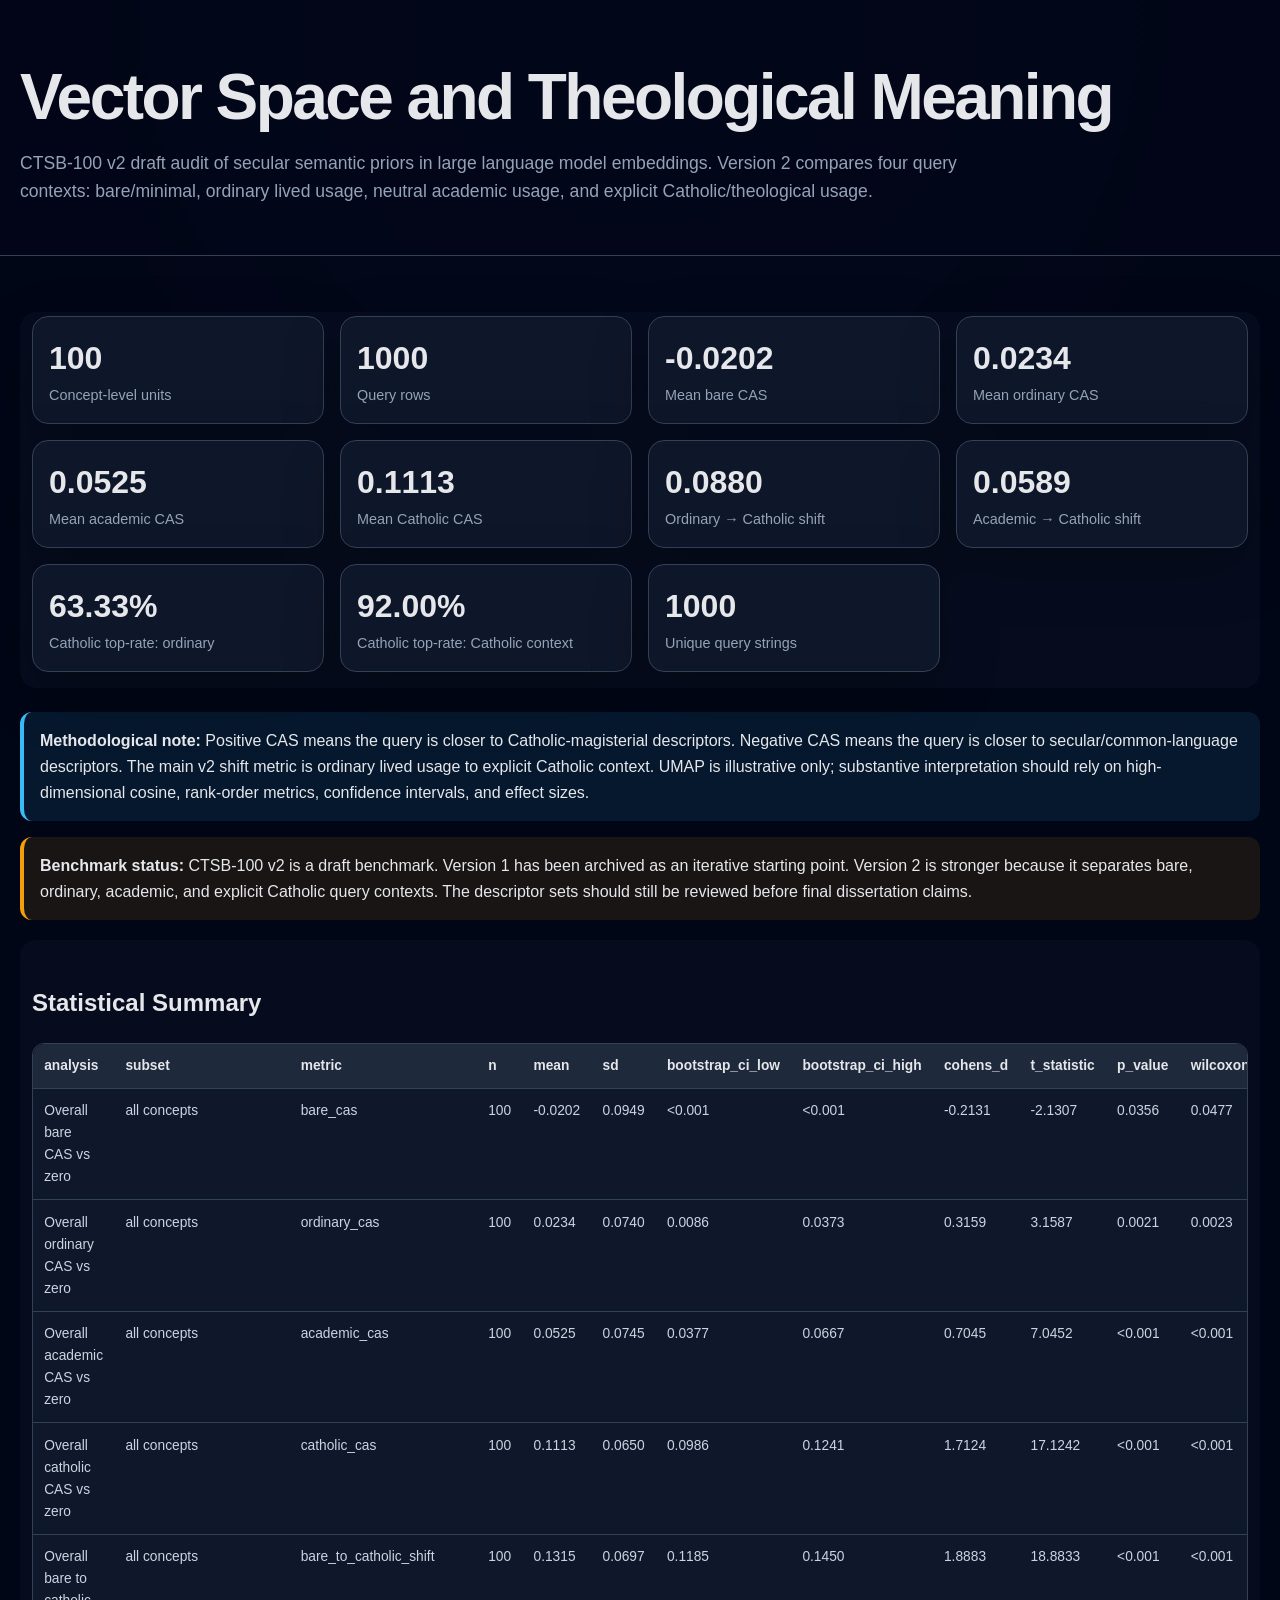
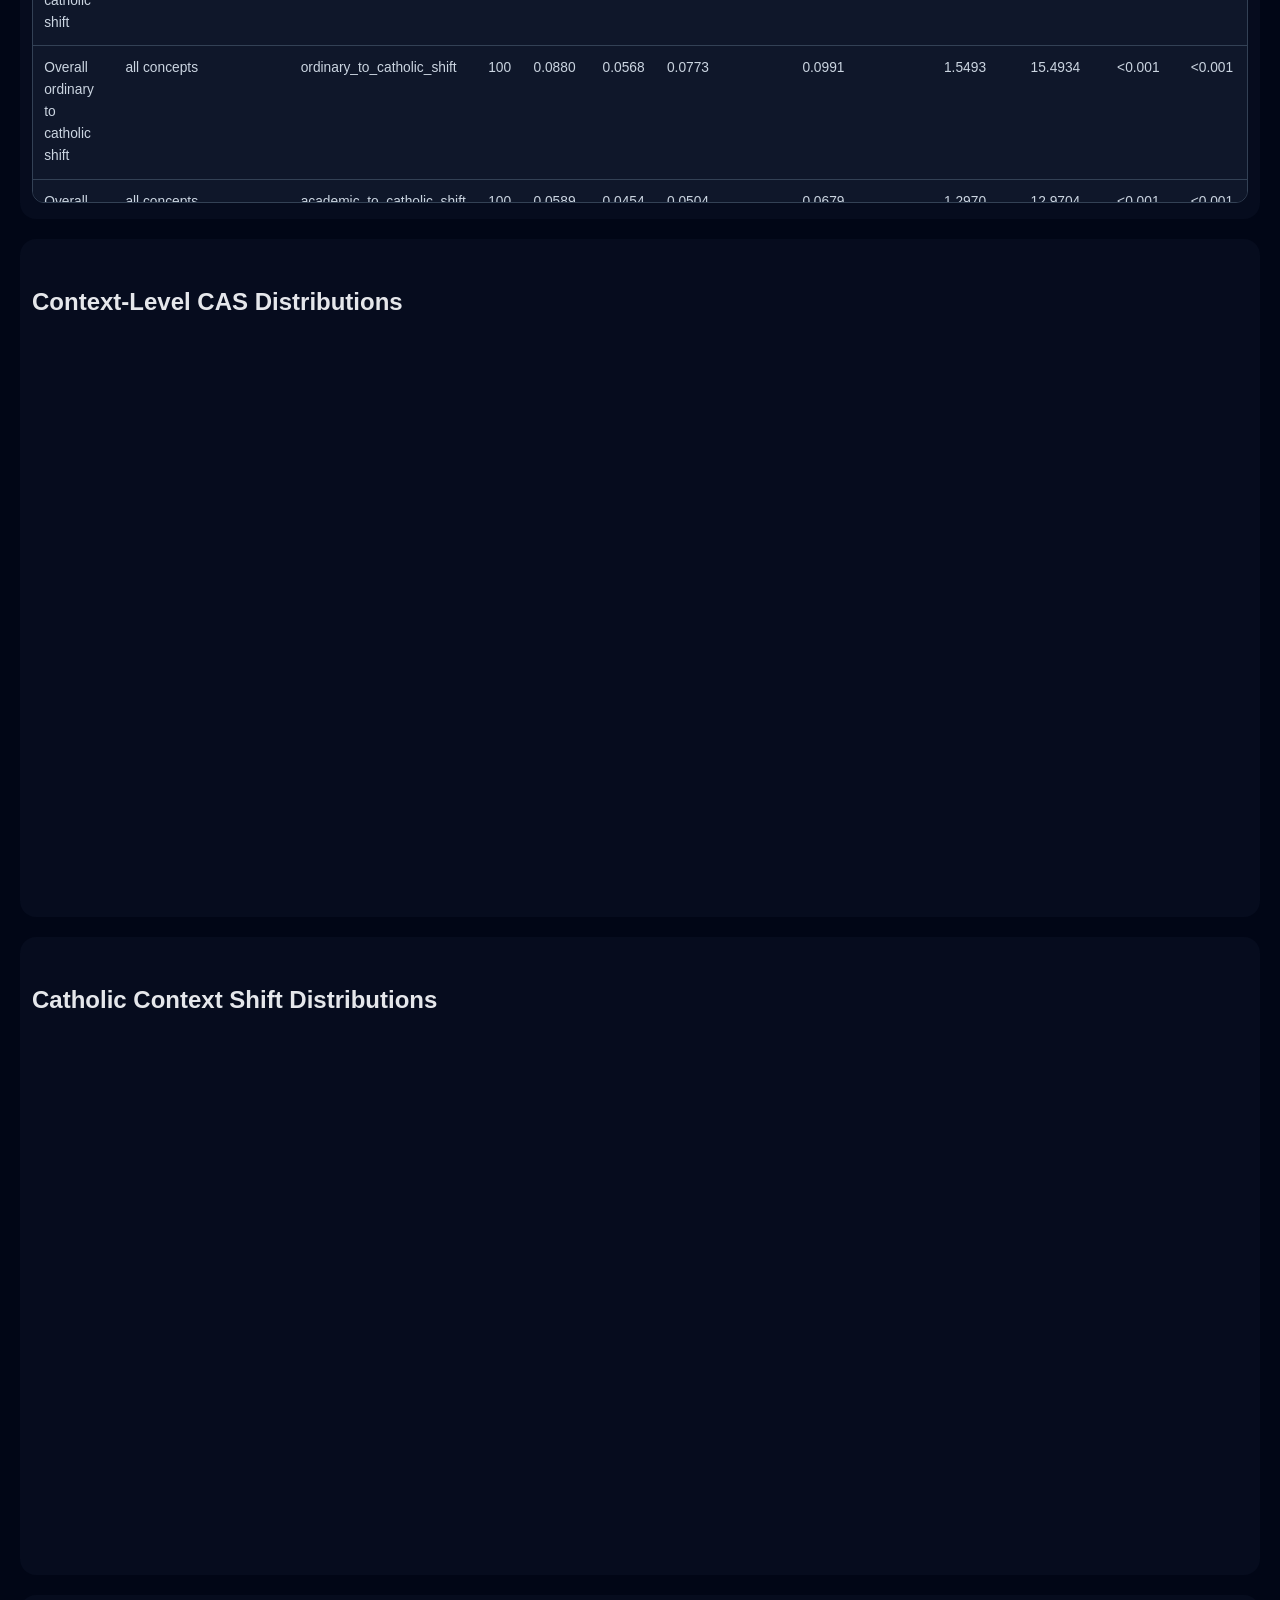
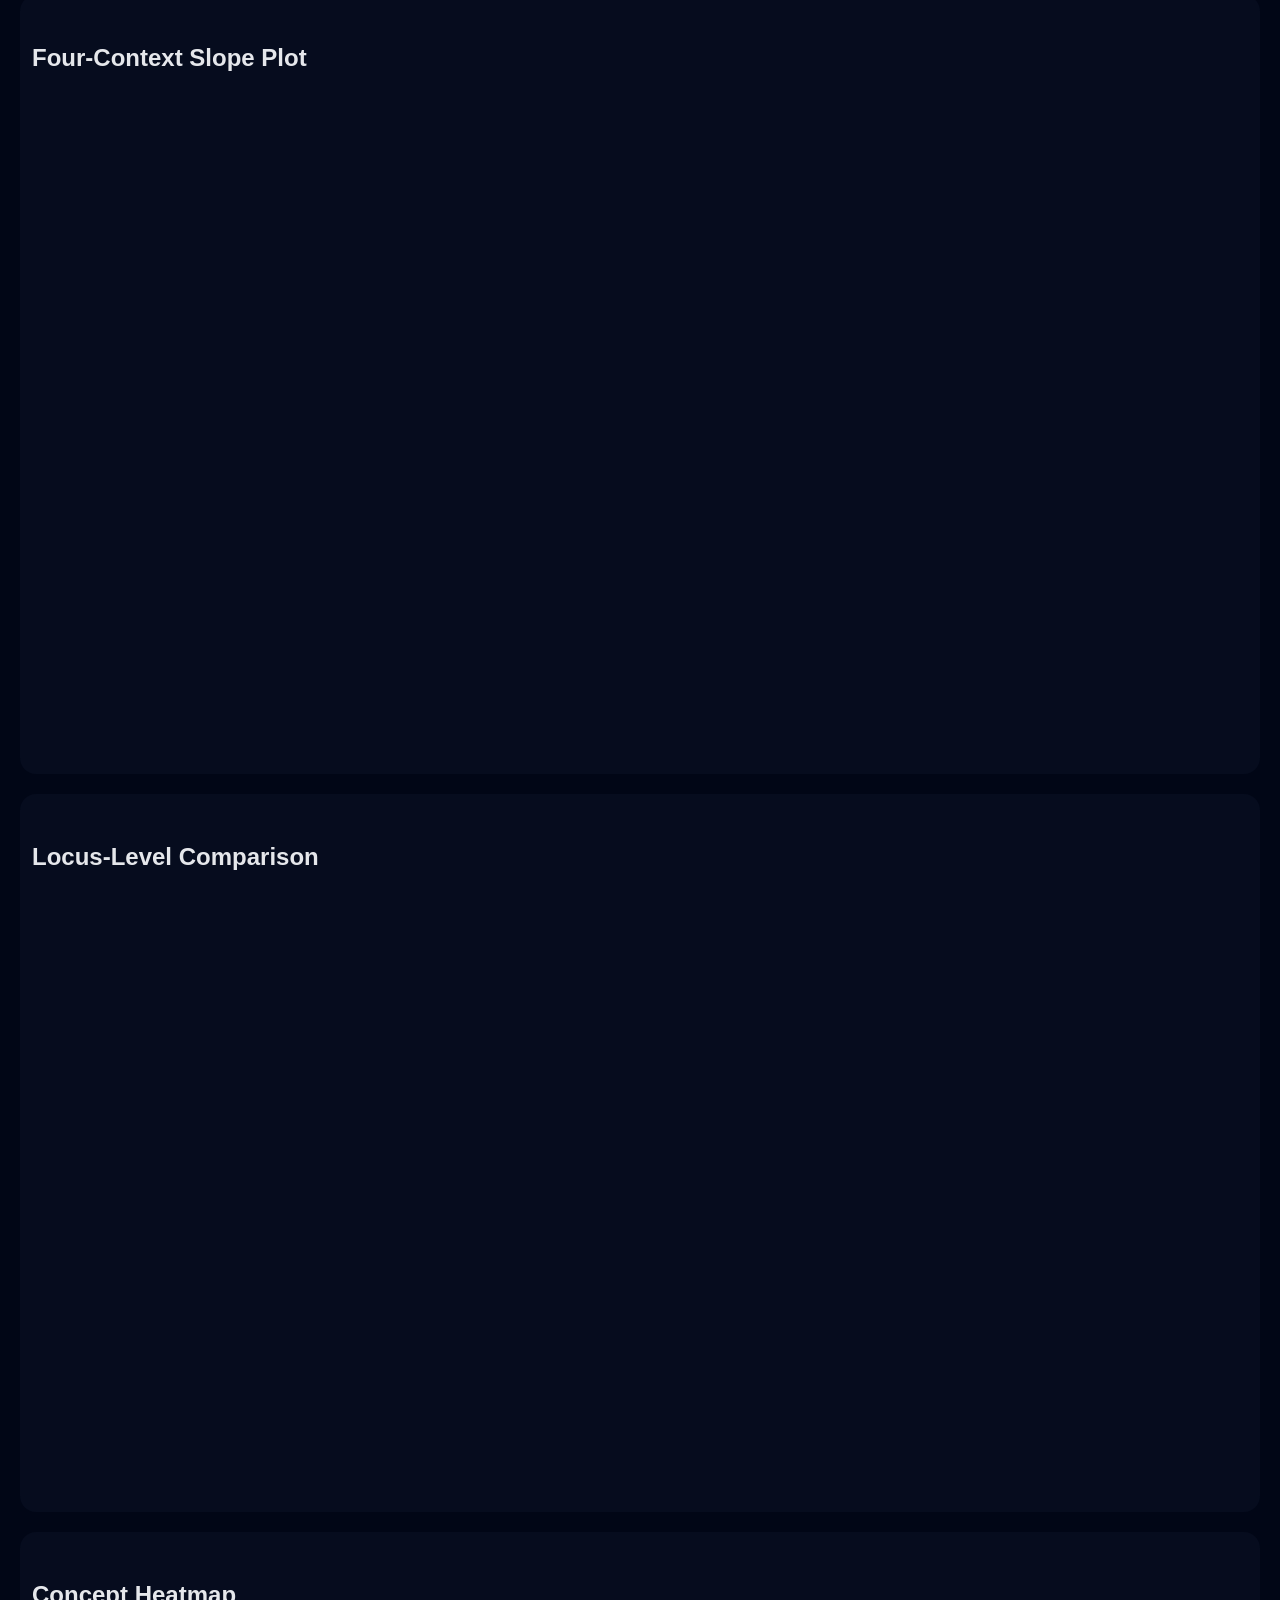
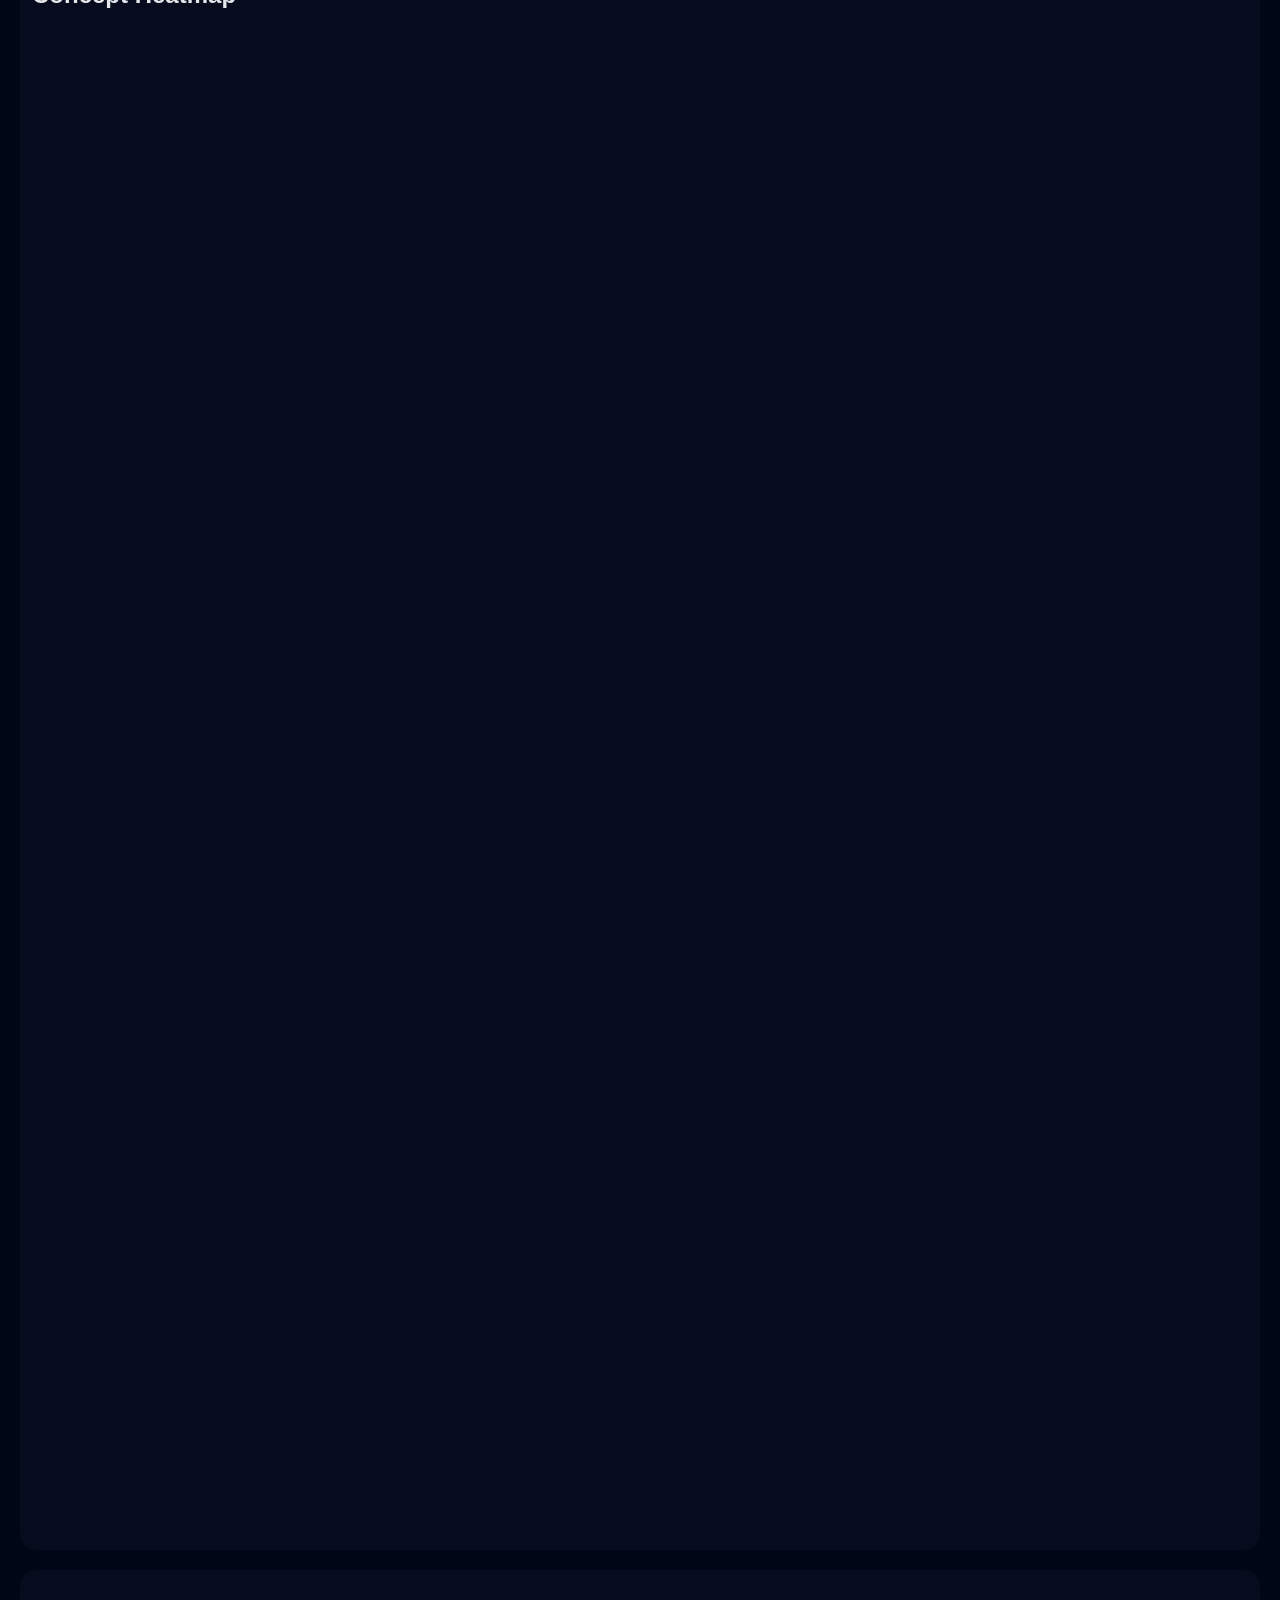
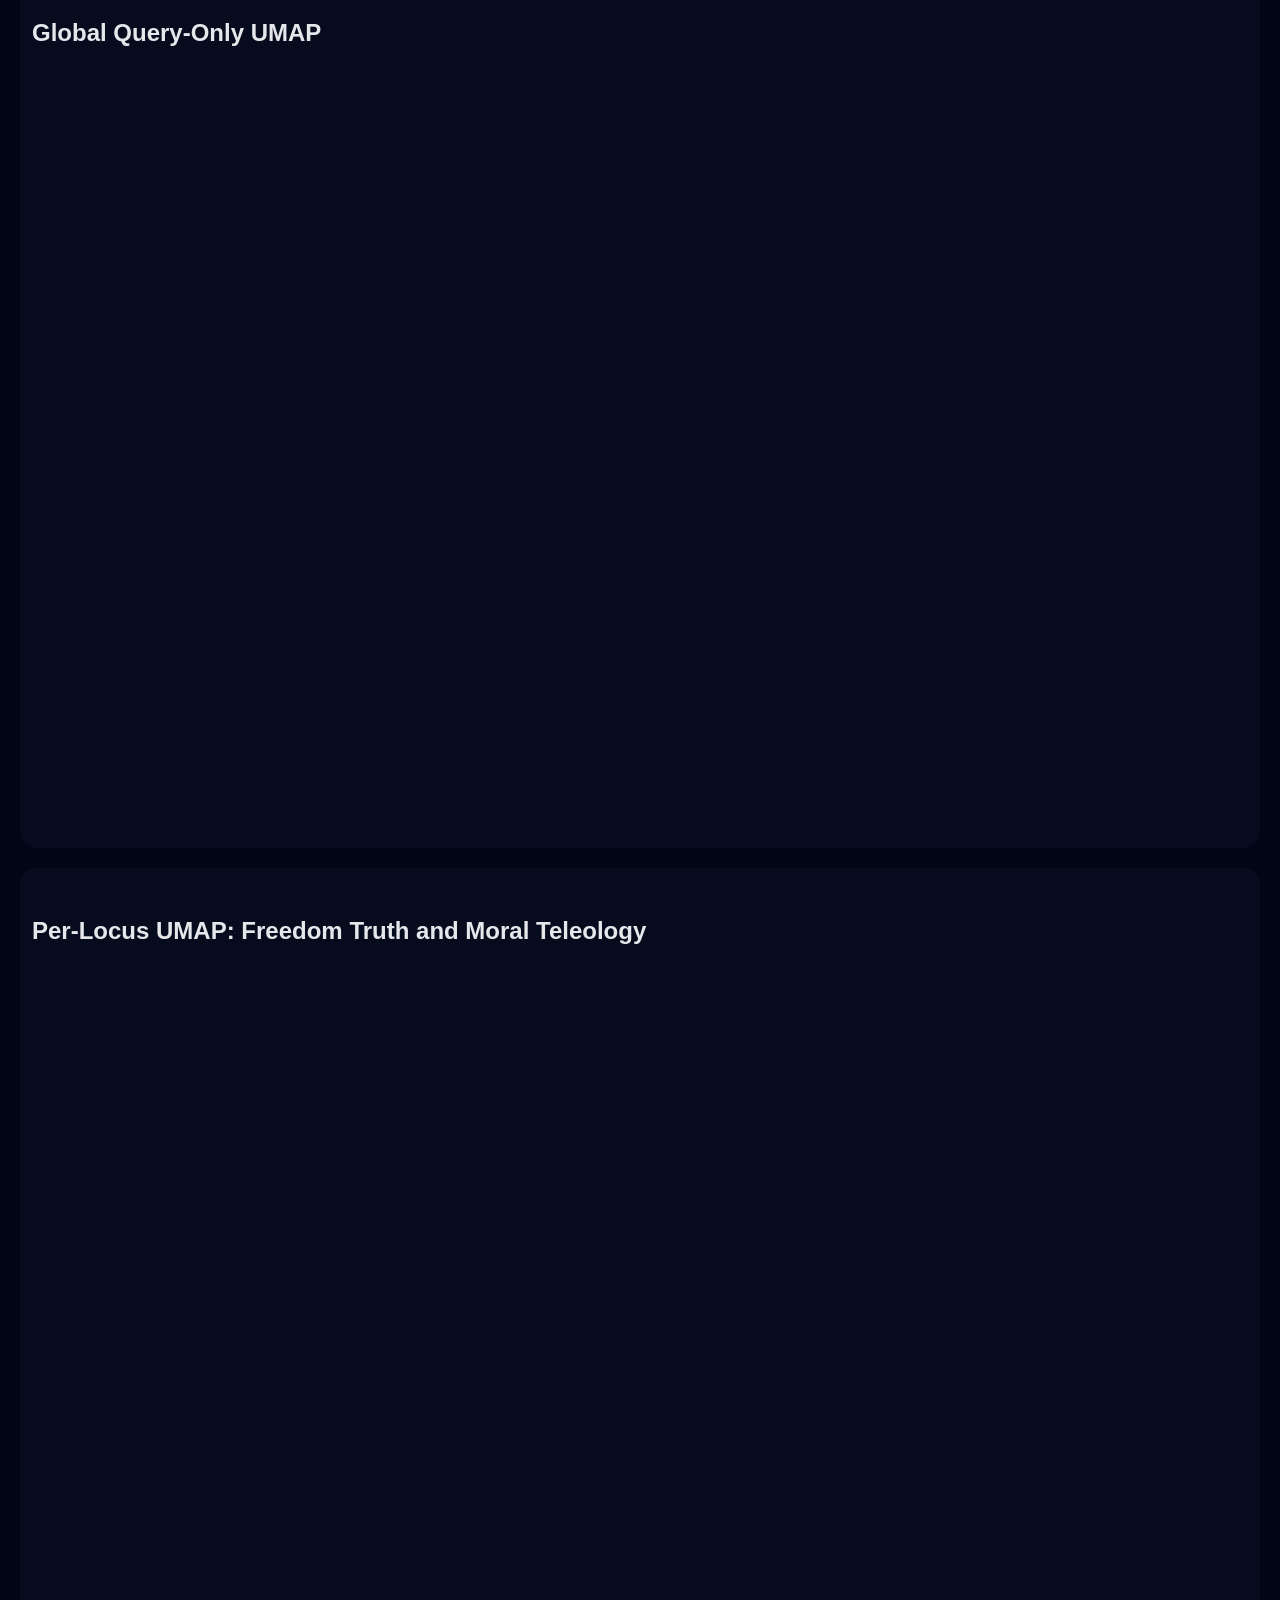
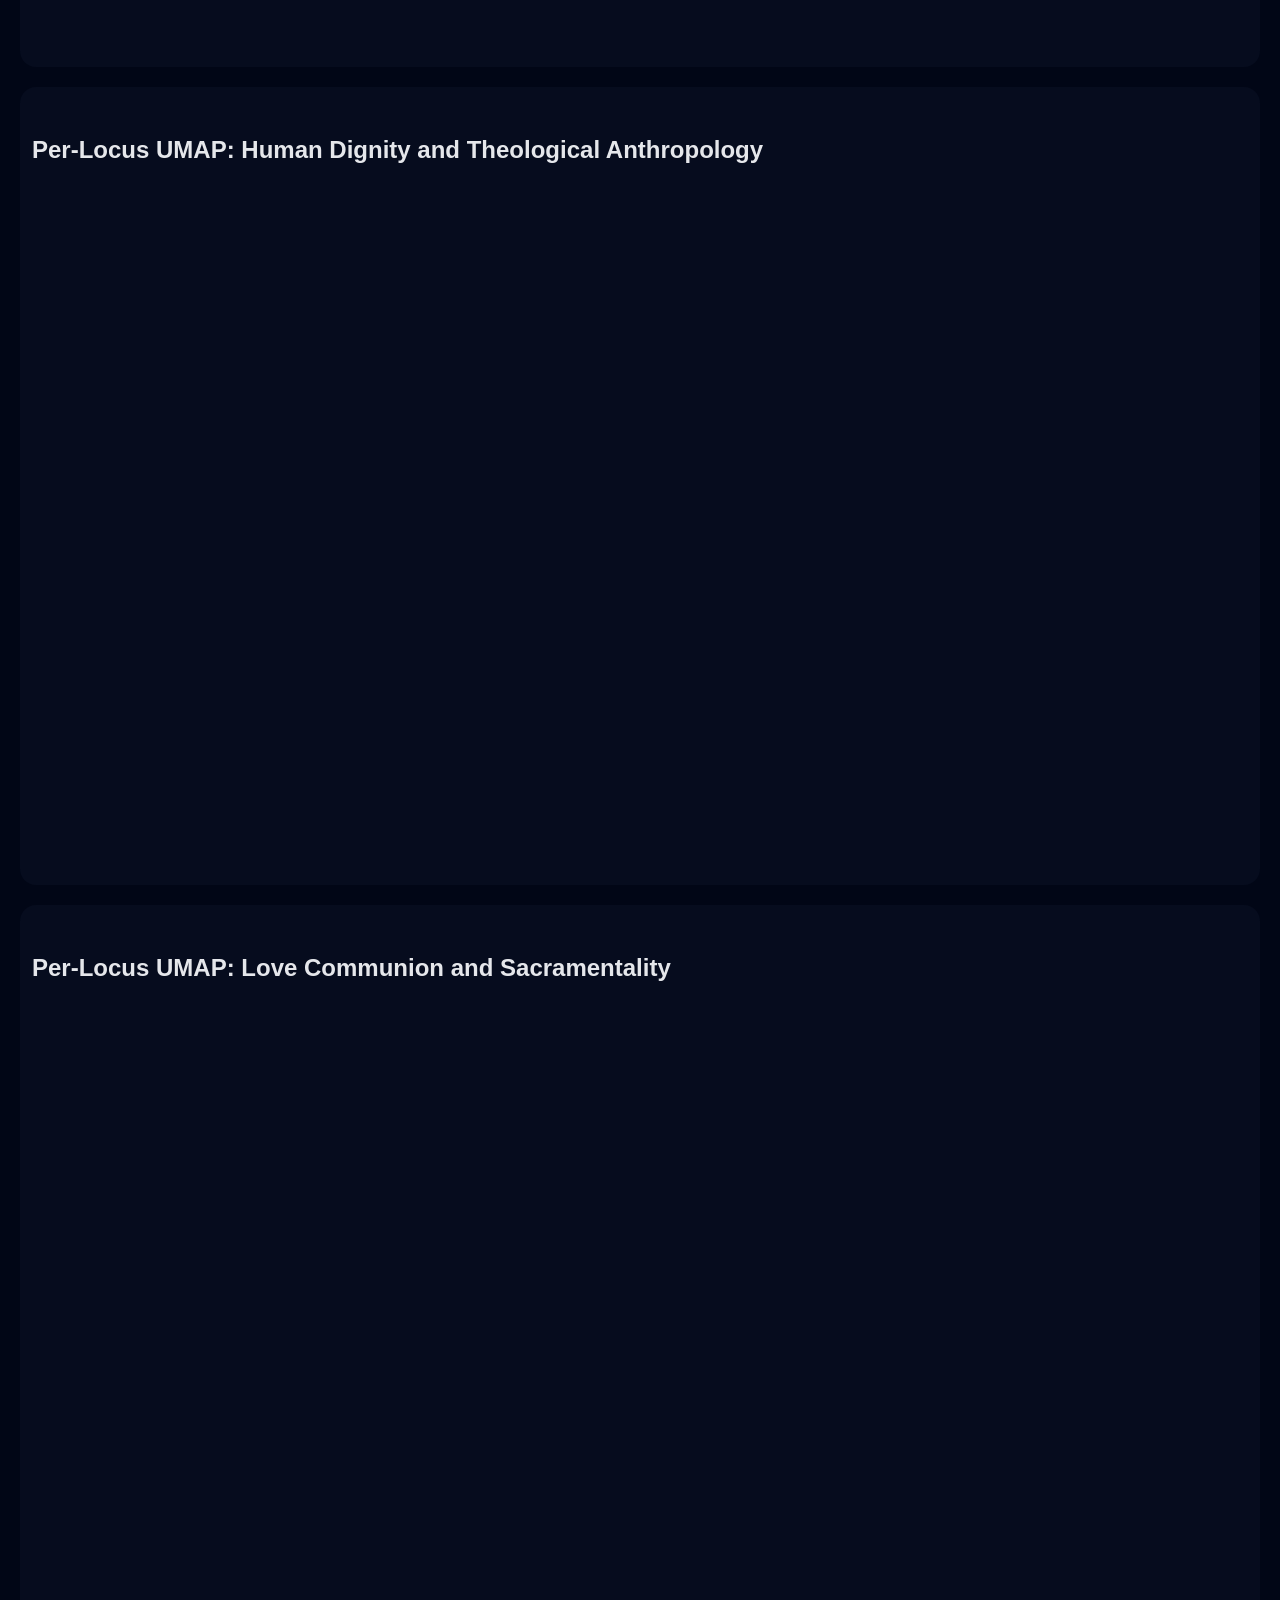
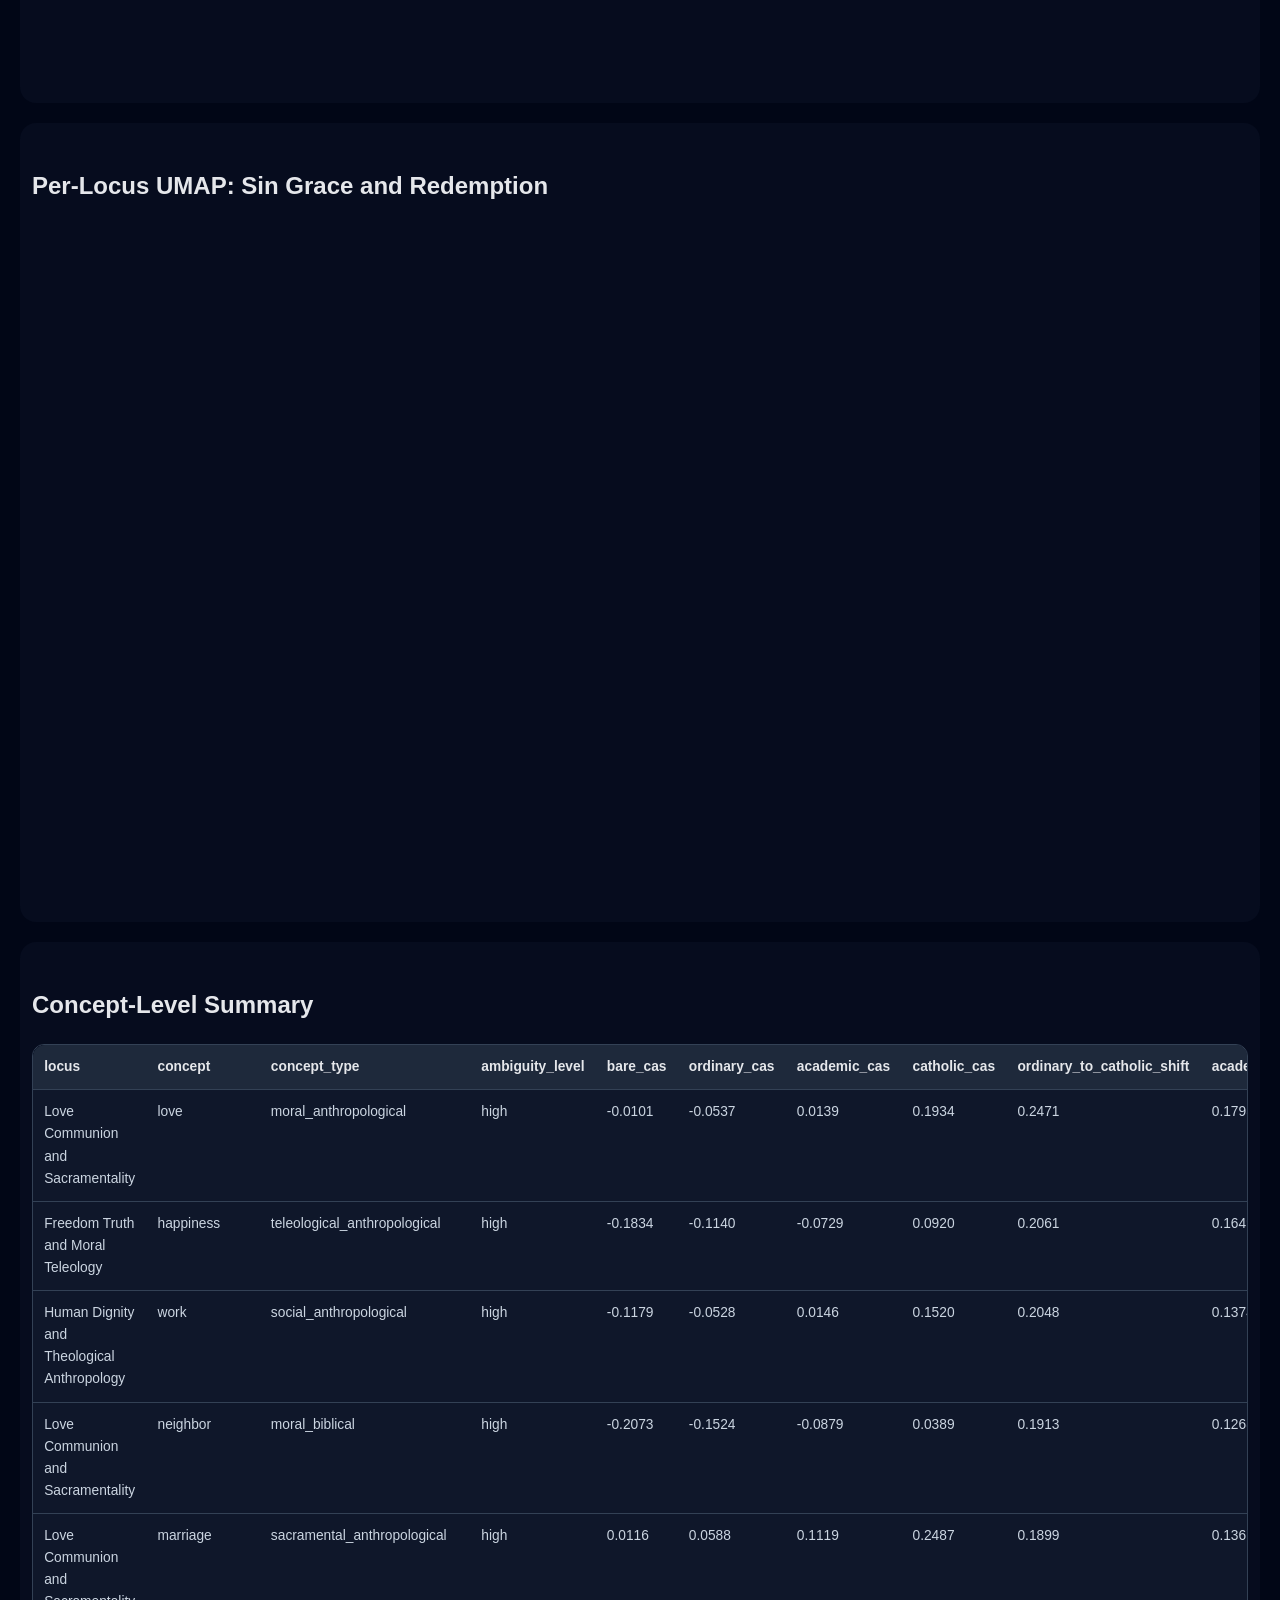
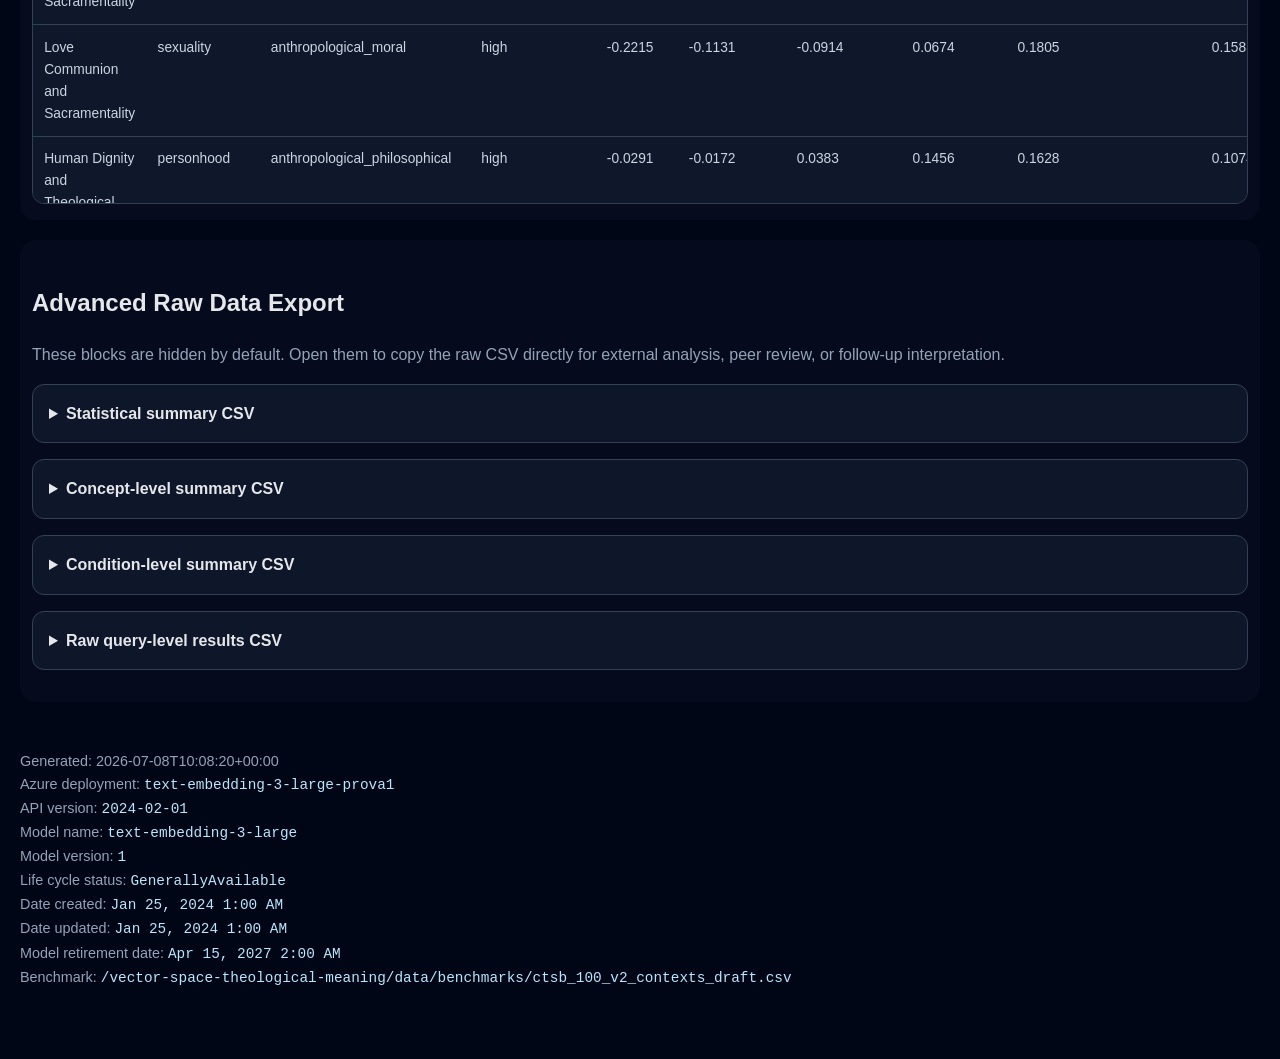
==== commit 1ab8c8bb: "Archive CTSB-100 v1 and add v2 context benchmark" ====
--- a/index.html
+++ b/index.html
@@ -21,6 +21,10 @@
     * {
       box-sizing: border-box;
     }
+    html, body {
+      min-height: 100%;
+      background: var(--bg);
+    }
     body {
       margin: 0;
       font-family: -apple-system, BlinkMacSystemFont, "Segoe UI", sans-serif;
@@ -31,14 +35,16 @@
     header {
       padding: 4rem 1.25rem 2rem;
       border-bottom: 1px solid var(--border);
+      background: rgba(2, 6, 23, 0.96);
     }
     main {
-      max-width: 1320px;
+      max-width: 1380px;
       margin: 0 auto;
       padding: 2rem 1.25rem 4rem;
+      background: rgba(2, 6, 23, 0.90);
     }
     .hero {
-      max-width: 1320px;
+      max-width: 1380px;
       margin: 0 auto;
     }
     h1 {
@@ -58,7 +64,7 @@
       color: var(--muted);
     }
     .tagline {
-      max-width: 920px;
+      max-width: 980px;
       font-size: 1.1rem;
     }
     .grid {
@@ -68,7 +74,7 @@
       margin: 1.5rem 0;
     }
     .card {
-      background: rgba(15, 23, 42, 0.86);
+      background: rgba(15, 23, 42, 0.98);
       border: 1px solid var(--border);
       border-radius: 1rem;
       padding: 1rem;
@@ -86,20 +92,26 @@
     .note {
       border-left: 4px solid var(--accent);
       padding: 1rem;
-      background: rgba(56, 189, 248, 0.08);
+      background: rgba(56, 189, 248, 0.10);
       border-radius: 0.75rem;
       margin: 1rem 0;
     }
     .warning {
       border-left-color: var(--warning);
-      background: rgba(245, 158, 11, 0.08);
+      background: rgba(245, 158, 11, 0.10);
+    }
+    section {
+      background: rgba(15, 23, 42, 0.38);
+      border-radius: 1rem;
+      padding: 0.25rem 0.75rem 1rem;
+      margin: 1.25rem 0;
     }
     .scores-table {
       width: 100%;
       border-collapse: collapse;
       overflow: hidden;
       border-radius: 0.75rem;
-      font-size: 0.88rem;
+      font-size: 0.86rem;
     }
     .scores-table th,
     .scores-table td {
@@ -128,12 +140,39 @@
       border: 1px solid var(--border);
       border-radius: 0.75rem;
       padding: 1rem;
-      background: rgba(15, 23, 42, 0.65);
+      background: rgba(15, 23, 42, 0.96);
       margin: 1rem 0;
     }
     summary {
       cursor: pointer;
       font-weight: 700;
+    }
+    .raw-block textarea {
+      width: 100%;
+      min-height: 18rem;
+      resize: vertical;
+      margin-top: 0.75rem;
+      padding: 1rem;
+      color: #dbeafe;
+      background: #020617;
+      border: 1px solid var(--border);
+      border-radius: 0.75rem;
+      font-family: ui-monospace, SFMono-Regular, Menlo, Monaco, Consolas, "Liberation Mono", monospace;
+      font-size: 0.8rem;
+      line-height: 1.45;
+      white-space: pre;
+    }
+    button {
+      margin-left: 0.75rem;
+      border: 1px solid var(--border);
+      border-radius: 0.5rem;
+      padding: 0.45rem 0.75rem;
+      color: var(--text);
+      background: #1e293b;
+      cursor: pointer;
+    }
+    button:hover {
+      background: #334155;
     }
     footer {
       margin-top: 3rem;
@@ -163,8 +202,9 @@
     <div class="hero">
       <h1>Vector Space and Theological Meaning</h1>
       <p class="tagline">
-        CTSB-100 draft audit of secular semantic priors in large language model embeddings,
-        comparing Catholic-magisterial descriptors with secular/common-language contrast descriptors.
+        CTSB-100 v2 draft audit of secular semantic priors in large language model embeddings.
+        Version 2 compares four query contexts: bare/minimal, ordinary lived usage,
+        neutral academic usage, and explicit Catholic/theological usage.
       </p>
     </div>
   </header>
@@ -176,31 +216,43 @@
         <div class="label">Concept-level units</div>
       </div>
       <div class="card">
-        <div class="metric">600</div>
+        <div class="metric">1000</div>
         <div class="label">Query rows</div>
       </div>
       <div class="card">
-        <div class="metric">0.0495</div>
-        <div class="label">Mean neutral CAS</div>
+        <div class="metric">-0.0202</div>
+        <div class="label">Mean bare CAS</div>
       </div>
       <div class="card">
-        <div class="metric">0.1087</div>
-        <div class="label">Mean theological CAS</div>
+        <div class="metric">0.0234</div>
+        <div class="label">Mean ordinary CAS</div>
       </div>
       <div class="card">
-        <div class="metric">0.0592</div>
-        <div class="label">Mean context shift</div>
+        <div class="metric">0.0525</div>
+        <div class="label">Mean academic CAS</div>
       </div>
       <div class="card">
-        <div class="metric">69.67%</div>
-        <div class="label">Catholic top-rate: neutral</div>
+        <div class="metric">0.1113</div>
+        <div class="label">Mean Catholic CAS</div>
       </div>
       <div class="card">
-        <div class="metric">90.67%</div>
-        <div class="label">Catholic top-rate: theological</div>
+        <div class="metric">0.0880</div>
+        <div class="label">Ordinary → Catholic shift</div>
       </div>
       <div class="card">
-        <div class="metric">600</div>
+        <div class="metric">0.0589</div>
+        <div class="label">Academic → Catholic shift</div>
+      </div>
+      <div class="card">
+        <div class="metric">63.33%</div>
+        <div class="label">Catholic top-rate: ordinary</div>
+      </div>
+      <div class="card">
+        <div class="metric">92.00%</div>
+        <div class="label">Catholic top-rate: Catholic context</div>
+      </div>
+      <div class="card">
+        <div class="metric">1000</div>
         <div class="label">Unique query strings</div>
       </div>
     </section>
@@ -209,16 +261,16 @@
       <strong>Methodological note:</strong>
       Positive CAS means the query is closer to Catholic-magisterial descriptors.
       Negative CAS means the query is closer to secular/common-language descriptors.
-      Context Shift means theological CAS minus neutral CAS. UMAP is illustrative only;
-      substantive interpretation should rely on high-dimensional cosine, rank-order metrics,
-      confidence intervals, and effect sizes.
+      The main v2 shift metric is ordinary lived usage to explicit Catholic context.
+      UMAP is illustrative only; substantive interpretation should rely on high-dimensional cosine,
+      rank-order metrics, confidence intervals, and effect sizes.
     </section>
 
     <section class="note warning">
       <strong>Benchmark status:</strong>
-      CTSB-100 v1 is a draft benchmark. It is suitable for pipeline testing and exploratory
-      analysis. For final dissertation claims, the concept list and descriptor sets should be
-      reviewed, frozen, and tagged before the final model run.
+      CTSB-100 v2 is a draft benchmark. Version 1 has been archived as an iterative starting point.
+      Version 2 is stronger because it separates bare, ordinary, academic, and explicit Catholic query contexts.
+      The descriptor sets should still be reviewed before final dissertation claims.
     </section>
 
     <section>
@@ -249,56 +301,136 @@
   </thead>
   <tbody>
     <tr>
-      <td>Overall neutral CAS vs zero</td>
+      <td>Overall bare CAS vs zero</td>
       <td>all concepts</td>
-      <td>neutral_cas</td>
+      <td>bare_cas</td>
       <td>100</td>
-      <td>0.0495</td>
-      <td>0.0757</td>
-      <td>0.0346</td>
-      <td>0.0639</td>
-      <td>0.6545</td>
-      <td>6.5454</td>
-      <td>&lt;0.001</td>
-      <td>&lt;0.001</td>
-      <td>74.0000</td>
-      <td>26</td>
-      <td>0</td>
-      <td>0.7400</td>
+      <td>-0.0202</td>
+      <td>0.0949</td>
+      <td>&lt;0.001</td>
+      <td>&lt;0.001</td>
+      <td>-0.2131</td>
+      <td>-2.1307</td>
+      <td>0.0356</td>
+      <td>0.0477</td>
+      <td>43.0000</td>
+      <td>57</td>
+      <td>0</td>
+      <td>0.4300</td>
+      <td>small</td>
+      <td>negative Catholic alignment</td>
+    </tr>
+    <tr>
+      <td>Overall ordinary CAS vs zero</td>
+      <td>all concepts</td>
+      <td>ordinary_cas</td>
+      <td>100</td>
+      <td>0.0234</td>
+      <td>0.0740</td>
+      <td>0.0086</td>
+      <td>0.0373</td>
+      <td>0.3159</td>
+      <td>3.1587</td>
+      <td>0.0021</td>
+      <td>0.0023</td>
+      <td>62.0000</td>
+      <td>38</td>
+      <td>0</td>
+      <td>0.6200</td>
       <td>small</td>
       <td>positive Catholic alignment</td>
     </tr>
     <tr>
-      <td>Overall theological CAS vs zero</td>
+      <td>Overall academic CAS vs zero</td>
       <td>all concepts</td>
-      <td>theological_cas</td>
+      <td>academic_cas</td>
       <td>100</td>
-      <td>0.1087</td>
-      <td>0.0670</td>
-      <td>0.0957</td>
-      <td>0.1221</td>
-      <td>1.6219</td>
-      <td>16.2190</td>
-      <td>&lt;0.001</td>
-      <td>&lt;0.001</td>
-      <td>93.0000</td>
-      <td>7</td>
-      <td>0</td>
-      <td>0.9300</td>
+      <td>0.0525</td>
+      <td>0.0745</td>
+      <td>0.0377</td>
+      <td>0.0667</td>
+      <td>0.7045</td>
+      <td>7.0452</td>
+      <td>&lt;0.001</td>
+      <td>&lt;0.001</td>
+      <td>77.0000</td>
+      <td>23</td>
+      <td>0</td>
+      <td>0.7700</td>
+      <td>meaningful</td>
+      <td>positive Catholic alignment</td>
+    </tr>
+    <tr>
+      <td>Overall catholic CAS vs zero</td>
+      <td>all concepts</td>
+      <td>catholic_cas</td>
+      <td>100</td>
+      <td>0.1113</td>
+      <td>0.0650</td>
+      <td>0.0986</td>
+      <td>0.1241</td>
+      <td>1.7124</td>
+      <td>17.1242</td>
+      <td>&lt;0.001</td>
+      <td>&lt;0.001</td>
+      <td>95.0000</td>
+      <td>5</td>
+      <td>0</td>
+      <td>0.9500</td>
       <td>strong</td>
       <td>positive Catholic alignment</td>
     </tr>
     <tr>
-      <td>Overall theological context shift</td>
+      <td>Overall bare to catholic shift</td>
       <td>all concepts</td>
-      <td>context_shift</td>
+      <td>bare_to_catholic_shift</td>
       <td>100</td>
-      <td>0.0592</td>
-      <td>0.0452</td>
-      <td>0.0507</td>
-      <td>0.0682</td>
-      <td>1.3103</td>
-      <td>13.1029</td>
+      <td>0.1315</td>
+      <td>0.0697</td>
+      <td>0.1185</td>
+      <td>0.1450</td>
+      <td>1.8883</td>
+      <td>18.8833</td>
+      <td>&lt;0.001</td>
+      <td>&lt;0.001</td>
+      <td>99.0000</td>
+      <td>1</td>
+      <td>0</td>
+      <td>0.9900</td>
+      <td>strong</td>
+      <td>positive shift toward Catholic descriptors</td>
+    </tr>
+    <tr>
+      <td>Overall ordinary to catholic shift</td>
+      <td>all concepts</td>
+      <td>ordinary_to_catholic_shift</td>
+      <td>100</td>
+      <td>0.0880</td>
+      <td>0.0568</td>
+      <td>0.0773</td>
+      <td>0.0991</td>
+      <td>1.5493</td>
+      <td>15.4934</td>
+      <td>&lt;0.001</td>
+      <td>&lt;0.001</td>
+      <td>95.0000</td>
+      <td>5</td>
+      <td>0</td>
+      <td>0.9500</td>
+      <td>meaningful</td>
+      <td>positive shift toward Catholic descriptors</td>
+    </tr>
+    <tr>
+      <td>Overall academic to catholic shift</td>
+      <td>all concepts</td>
+      <td>academic_to_catholic_shift</td>
+      <td>100</td>
+      <td>0.0589</td>
+      <td>0.0454</td>
+      <td>0.0504</td>
+      <td>0.0679</td>
+      <td>1.2970</td>
+      <td>12.9704</td>
       <td>&lt;0.001</td>
       <td>&lt;0.001</td>
       <td>91.0000</td>
@@ -309,18 +441,178 @@
       <td>positive shift toward Catholic descriptors</td>
     </tr>
     <tr>
-      <td>Locus neutral CAS vs zero</td>
+      <td>Overall default to catholic shift</td>
+      <td>all concepts</td>
+      <td>default_to_catholic_shift</td>
+      <td>100</td>
+      <td>0.1098</td>
+      <td>0.0589</td>
+      <td>0.0988</td>
+      <td>0.1215</td>
+      <td>1.8634</td>
+      <td>18.6336</td>
+      <td>&lt;0.001</td>
+      <td>&lt;0.001</td>
+      <td>100.0000</td>
+      <td>0</td>
+      <td>0</td>
+      <td>1.0000</td>
+      <td>strong</td>
+      <td>positive shift toward Catholic descriptors</td>
+    </tr>
+    <tr>
+      <td>Locus bare CAS vs zero</td>
       <td>Freedom Truth and Moral Teleology</td>
-      <td>neutral_cas</td>
+      <td>bare_cas</td>
       <td>25</td>
-      <td>0.0138</td>
-      <td>0.0615</td>
-      <td>&lt;0.001</td>
-      <td>0.0374</td>
-      <td>0.2250</td>
-      <td>1.1249</td>
-      <td>0.2718</td>
-      <td>0.3388</td>
+      <td>-0.0614</td>
+      <td>0.0812</td>
+      <td>&lt;0.001</td>
+      <td>&lt;0.001</td>
+      <td>-0.7565</td>
+      <td>-3.7823</td>
+      <td>&lt;0.001</td>
+      <td>&lt;0.001</td>
+      <td>6.0000</td>
+      <td>19</td>
+      <td>0</td>
+      <td>0.2400</td>
+      <td>meaningful</td>
+      <td>negative Catholic alignment</td>
+    </tr>
+    <tr>
+      <td>Locus ordinary CAS vs zero</td>
+      <td>Freedom Truth and Moral Teleology</td>
+      <td>ordinary_cas</td>
+      <td>25</td>
+      <td>0.0005</td>
+      <td>0.0600</td>
+      <td>&lt;0.001</td>
+      <td>0.0231</td>
+      <td>0.0086</td>
+      <td>0.0430</td>
+      <td>0.9660</td>
+      <td>0.9158</td>
+      <td>14.0000</td>
+      <td>11</td>
+      <td>0</td>
+      <td>0.5600</td>
+      <td>negligible</td>
+      <td>confidence interval overlaps zero</td>
+    </tr>
+    <tr>
+      <td>Locus academic CAS vs zero</td>
+      <td>Freedom Truth and Moral Teleology</td>
+      <td>academic_cas</td>
+      <td>25</td>
+      <td>0.0215</td>
+      <td>0.0582</td>
+      <td>&lt;0.001</td>
+      <td>0.0437</td>
+      <td>0.3698</td>
+      <td>1.8491</td>
+      <td>0.0768</td>
+      <td>0.0588</td>
+      <td>16.0000</td>
+      <td>9</td>
+      <td>0</td>
+      <td>0.6400</td>
+      <td>small</td>
+      <td>confidence interval overlaps zero</td>
+    </tr>
+    <tr>
+      <td>Locus catholic CAS vs zero</td>
+      <td>Freedom Truth and Moral Teleology</td>
+      <td>catholic_cas</td>
+      <td>25</td>
+      <td>0.0751</td>
+      <td>0.0547</td>
+      <td>0.0543</td>
+      <td>0.0961</td>
+      <td>1.3712</td>
+      <td>6.8561</td>
+      <td>&lt;0.001</td>
+      <td>&lt;0.001</td>
+      <td>23.0000</td>
+      <td>2</td>
+      <td>0</td>
+      <td>0.9200</td>
+      <td>meaningful</td>
+      <td>positive Catholic alignment</td>
+    </tr>
+    <tr>
+      <td>Locus ordinary to catholic shift</td>
+      <td>Freedom Truth and Moral Teleology</td>
+      <td>ordinary_to_catholic_shift</td>
+      <td>25</td>
+      <td>0.0745</td>
+      <td>0.0578</td>
+      <td>0.0542</td>
+      <td>0.0975</td>
+      <td>1.2891</td>
+      <td>6.4455</td>
+      <td>&lt;0.001</td>
+      <td>&lt;0.001</td>
+      <td>23.0000</td>
+      <td>2</td>
+      <td>0</td>
+      <td>0.9200</td>
+      <td>meaningful</td>
+      <td>positive shift toward Catholic descriptors</td>
+    </tr>
+    <tr>
+      <td>Locus academic to catholic shift</td>
+      <td>Freedom Truth and Moral Teleology</td>
+      <td>academic_to_catholic_shift</td>
+      <td>25</td>
+      <td>0.0535</td>
+      <td>0.0464</td>
+      <td>0.0369</td>
+      <td>0.0718</td>
+      <td>1.1525</td>
+      <td>5.7626</td>
+      <td>&lt;0.001</td>
+      <td>&lt;0.001</td>
+      <td>22.0000</td>
+      <td>3</td>
+      <td>0</td>
+      <td>0.8800</td>
+      <td>meaningful</td>
+      <td>positive shift toward Catholic descriptors</td>
+    </tr>
+    <tr>
+      <td>Locus bare CAS vs zero</td>
+      <td>Human Dignity and Theological Anthropology</td>
+      <td>bare_cas</td>
+      <td>25</td>
+      <td>-0.0326</td>
+      <td>0.0912</td>
+      <td>&lt;0.001</td>
+      <td>0.0021</td>
+      <td>-0.3569</td>
+      <td>-1.7846</td>
+      <td>0.0870</td>
+      <td>0.0851</td>
+      <td>9.0000</td>
+      <td>16</td>
+      <td>0</td>
+      <td>0.3600</td>
+      <td>small</td>
+      <td>confidence interval overlaps zero</td>
+    </tr>
+    <tr>
+      <td>Locus ordinary CAS vs zero</td>
+      <td>Human Dignity and Theological Anthropology</td>
+      <td>ordinary_cas</td>
+      <td>25</td>
+      <td>0.0036</td>
+      <td>0.0628</td>
+      <td>&lt;0.001</td>
+      <td>0.0274</td>
+      <td>0.0573</td>
+      <td>0.2863</td>
+      <td>0.7771</td>
+      <td>0.8325</td>
       <td>13.0000</td>
       <td>12</td>
       <td>0</td>
@@ -329,49 +621,9 @@
       <td>confidence interval overlaps zero</td>
     </tr>
     <tr>
-      <td>Locus theological CAS vs zero</td>
-      <td>Freedom Truth and Moral Teleology</td>
-      <td>theological_cas</td>
-      <td>25</td>
-      <td>0.0687</td>
-      <td>0.0590</td>
-      <td>0.0467</td>
-      <td>0.0920</td>
-      <td>1.1644</td>
-      <td>5.8221</td>
-      <td>&lt;0.001</td>
-      <td>&lt;0.001</td>
-      <td>21.0000</td>
-      <td>4</td>
-      <td>0</td>
-      <td>0.8400</td>
-      <td>meaningful</td>
-      <td>positive Catholic alignment</td>
-    </tr>
-    <tr>
-      <td>Locus theological context shift</td>
-      <td>Freedom Truth and Moral Teleology</td>
-      <td>context_shift</td>
-      <td>25</td>
-      <td>0.0548</td>
-      <td>0.0459</td>
-      <td>0.0384</td>
-      <td>0.0729</td>
-      <td>1.1935</td>
-      <td>5.9674</td>
-      <td>&lt;0.001</td>
-      <td>&lt;0.001</td>
-      <td>22.0000</td>
-      <td>3</td>
-      <td>0</td>
-      <td>0.8800</td>
-      <td>meaningful</td>
-      <td>positive shift toward Catholic descriptors</td>
-    </tr>
-    <tr>
-      <td>Locus neutral CAS vs zero</td>
+      <td>Locus academic CAS vs zero</td>
       <td>Human Dignity and Theological Anthropology</td>
-      <td>neutral_cas</td>
+      <td>academic_cas</td>
       <td>25</td>
       <td>0.0378</td>
       <td>0.0669</td>
@@ -389,9 +641,9 @@
       <td>positive Catholic alignment</td>
     </tr>
     <tr>
-      <td>Locus theological CAS vs zero</td>
+      <td>Locus catholic CAS vs zero</td>
       <td>Human Dignity and Theological Anthropology</td>
-      <td>theological_cas</td>
+      <td>catholic_cas</td>
       <td>25</td>
       <td>0.1038</td>
       <td>0.0557</td>
@@ -409,9 +661,29 @@
       <td>positive Catholic alignment</td>
     </tr>
     <tr>
-      <td>Locus theological context shift</td>
+      <td>Locus ordinary to catholic shift</td>
       <td>Human Dignity and Theological Anthropology</td>
-      <td>context_shift</td>
+      <td>ordinary_to_catholic_shift</td>
+      <td>25</td>
+      <td>0.1002</td>
+      <td>0.0500</td>
+      <td>0.0813</td>
+      <td>0.1198</td>
+      <td>2.0051</td>
+      <td>10.0253</td>
+      <td>&lt;0.001</td>
+      <td>&lt;0.001</td>
+      <td>25.0000</td>
+      <td>0</td>
+      <td>0</td>
+      <td>1.0000</td>
+      <td>strong</td>
+      <td>positive shift toward Catholic descriptors</td>
+    </tr>
+    <tr>
+      <td>Locus academic to catholic shift</td>
+      <td>Human Dignity and Theological Anthropology</td>
+      <td>academic_to_catholic_shift</td>
       <td>25</td>
       <td>0.0660</td>
       <td>0.0398</td>
@@ -429,16 +701,56 @@
       <td>positive shift toward Catholic descriptors</td>
     </tr>
     <tr>
-      <td>Locus neutral CAS vs zero</td>
+      <td>Locus bare CAS vs zero</td>
       <td>Love Communion and Sacramentality</td>
-      <td>neutral_cas</td>
+      <td>bare_cas</td>
       <td>25</td>
-      <td>0.0705</td>
-      <td>0.0837</td>
-      <td>0.0376</td>
-      <td>0.1023</td>
-      <td>0.8426</td>
-      <td>4.2132</td>
+      <td>0.0083</td>
+      <td>0.1057</td>
+      <td>&lt;0.001</td>
+      <td>0.0479</td>
+      <td>0.0788</td>
+      <td>0.3938</td>
+      <td>0.6972</td>
+      <td>0.5424</td>
+      <td>14.0000</td>
+      <td>11</td>
+      <td>0</td>
+      <td>0.5600</td>
+      <td>negligible</td>
+      <td>confidence interval overlaps zero</td>
+    </tr>
+    <tr>
+      <td>Locus ordinary CAS vs zero</td>
+      <td>Love Communion and Sacramentality</td>
+      <td>ordinary_cas</td>
+      <td>25</td>
+      <td>0.0355</td>
+      <td>0.0869</td>
+      <td>0.0014</td>
+      <td>0.0676</td>
+      <td>0.4091</td>
+      <td>2.0455</td>
+      <td>0.0519</td>
+      <td>0.0483</td>
+      <td>16.0000</td>
+      <td>9</td>
+      <td>0</td>
+      <td>0.6400</td>
+      <td>small</td>
+      <td>positive Catholic alignment</td>
+    </tr>
+    <tr>
+      <td>Locus academic CAS vs zero</td>
+      <td>Love Communion and Sacramentality</td>
+      <td>academic_cas</td>
+      <td>25</td>
+      <td>0.0732</td>
+      <td>0.0854</td>
+      <td>0.0395</td>
+      <td>0.1054</td>
+      <td>0.8576</td>
+      <td>4.2879</td>
       <td>&lt;0.001</td>
       <td>&lt;0.001</td>
       <td>20.0000</td>
@@ -449,16 +761,16 @@
       <td>positive Catholic alignment</td>
     </tr>
     <tr>
-      <td>Locus theological CAS vs zero</td>
+      <td>Locus catholic CAS vs zero</td>
       <td>Love Communion and Sacramentality</td>
-      <td>theological_cas</td>
+      <td>catholic_cas</td>
       <td>25</td>
-      <td>0.1423</td>
-      <td>0.0693</td>
-      <td>0.1147</td>
-      <td>0.1680</td>
-      <td>2.0526</td>
-      <td>10.2632</td>
+      <td>0.1449</td>
+      <td>0.0698</td>
+      <td>0.1166</td>
+      <td>0.1702</td>
+      <td>2.0759</td>
+      <td>10.3796</td>
       <td>&lt;0.001</td>
       <td>&lt;0.001</td>
       <td>24.0000</td>
@@ -469,16 +781,36 @@
       <td>positive Catholic alignment</td>
     </tr>
     <tr>
-      <td>Locus theological context shift</td>
+      <td>Locus ordinary to catholic shift</td>
       <td>Love Communion and Sacramentality</td>
-      <td>context_shift</td>
+      <td>ordinary_to_catholic_shift</td>
       <td>25</td>
-      <td>0.0718</td>
-      <td>0.0506</td>
+      <td>0.1094</td>
+      <td>0.0584</td>
+      <td>0.0876</td>
+      <td>0.1317</td>
+      <td>1.8714</td>
+      <td>9.3570</td>
+      <td>&lt;0.001</td>
+      <td>&lt;0.001</td>
+      <td>25.0000</td>
+      <td>0</td>
+      <td>0</td>
+      <td>1.0000</td>
+      <td>strong</td>
+      <td>positive shift toward Catholic descriptors</td>
+    </tr>
+    <tr>
+      <td>Locus academic to catholic shift</td>
+      <td>Love Communion and Sacramentality</td>
+      <td>academic_to_catholic_shift</td>
+      <td>25</td>
+      <td>0.0717</td>
+      <td>0.0507</td>
       <td>0.0523</td>
-      <td>0.0911</td>
-      <td>1.4173</td>
-      <td>7.0865</td>
+      <td>0.0910</td>
+      <td>1.4144</td>
+      <td>7.0721</td>
       <td>&lt;0.001</td>
       <td>&lt;0.001</td>
       <td>23.0000</td>
@@ -489,16 +821,56 @@
       <td>positive shift toward Catholic descriptors</td>
     </tr>
     <tr>
-      <td>Locus neutral CAS vs zero</td>
+      <td>Locus bare CAS vs zero</td>
       <td>Sin Grace and Redemption</td>
-      <td>neutral_cas</td>
+      <td>bare_cas</td>
       <td>25</td>
-      <td>0.0759</td>
-      <td>0.0755</td>
-      <td>0.0467</td>
-      <td>0.1046</td>
-      <td>1.0054</td>
-      <td>5.0270</td>
+      <td>0.0048</td>
+      <td>0.0872</td>
+      <td>&lt;0.001</td>
+      <td>0.0385</td>
+      <td>0.0551</td>
+      <td>0.2753</td>
+      <td>0.7854</td>
+      <td>0.6721</td>
+      <td>14.0000</td>
+      <td>11</td>
+      <td>0</td>
+      <td>0.5600</td>
+      <td>negligible</td>
+      <td>confidence interval overlaps zero</td>
+    </tr>
+    <tr>
+      <td>Locus ordinary CAS vs zero</td>
+      <td>Sin Grace and Redemption</td>
+      <td>ordinary_cas</td>
+      <td>25</td>
+      <td>0.0538</td>
+      <td>0.0736</td>
+      <td>0.0245</td>
+      <td>0.0813</td>
+      <td>0.7316</td>
+      <td>3.6579</td>
+      <td>0.0012</td>
+      <td>&lt;0.001</td>
+      <td>19.0000</td>
+      <td>6</td>
+      <td>0</td>
+      <td>0.7600</td>
+      <td>meaningful</td>
+      <td>positive Catholic alignment</td>
+    </tr>
+    <tr>
+      <td>Locus academic CAS vs zero</td>
+      <td>Sin Grace and Redemption</td>
+      <td>academic_cas</td>
+      <td>25</td>
+      <td>0.0773</td>
+      <td>0.0736</td>
+      <td>0.0488</td>
+      <td>0.1052</td>
+      <td>1.0504</td>
+      <td>5.2519</td>
       <td>&lt;0.001</td>
       <td>&lt;0.001</td>
       <td>23.0000</td>
@@ -509,16 +881,16 @@
       <td>positive Catholic alignment</td>
     </tr>
     <tr>
-      <td>Locus theological CAS vs zero</td>
+      <td>Locus catholic CAS vs zero</td>
       <td>Sin Grace and Redemption</td>
-      <td>theological_cas</td>
+      <td>catholic_cas</td>
       <td>25</td>
-      <td>0.1202</td>
-      <td>0.0645</td>
-      <td>0.0951</td>
-      <td>0.1444</td>
-      <td>1.8640</td>
-      <td>9.3198</td>
+      <td>0.1215</td>
+      <td>0.0613</td>
+      <td>0.0980</td>
+      <td>0.1448</td>
+      <td>1.9826</td>
+      <td>9.9131</td>
       <td>&lt;0.001</td>
       <td>&lt;0.001</td>
       <td>23.0000</td>
@@ -529,16 +901,36 @@
       <td>positive Catholic alignment</td>
     </tr>
     <tr>
-      <td>Locus theological context shift</td>
+      <td>Locus ordinary to catholic shift</td>
       <td>Sin Grace and Redemption</td>
-      <td>context_shift</td>
+      <td>ordinary_to_catholic_shift</td>
       <td>25</td>
-      <td>0.0443</td>
+      <td>0.0677</td>
+      <td>0.0528</td>
+      <td>0.0472</td>
+      <td>0.0881</td>
+      <td>1.2824</td>
+      <td>6.4121</td>
+      <td>&lt;0.001</td>
+      <td>&lt;0.001</td>
+      <td>22.0000</td>
+      <td>3</td>
+      <td>0</td>
+      <td>0.8800</td>
+      <td>meaningful</td>
+      <td>positive shift toward Catholic descriptors</td>
+    </tr>
+    <tr>
+      <td>Locus academic to catholic shift</td>
+      <td>Sin Grace and Redemption</td>
+      <td>academic_to_catholic_shift</td>
+      <td>25</td>
+      <td>0.0442</td>
       <td>0.0413</td>
-      <td>0.0289</td>
+      <td>0.0288</td>
       <td>0.0602</td>
-      <td>1.0729</td>
-      <td>5.3645</td>
+      <td>1.0700</td>
+      <td>5.3498</td>
       <td>&lt;0.001</td>
       <td>&lt;0.001</td>
       <td>22.0000</td>
@@ -549,237 +941,237 @@
       <td>positive shift toward Catholic descriptors</td>
     </tr>
     <tr>
-      <td>Concept-type theological context shift</td>
+      <td>Concept-type ordinary to Catholic shift</td>
       <td>anthropological</td>
-      <td>context_shift</td>
+      <td>ordinary_to_catholic_shift</td>
       <td>3</td>
-      <td>0.0850</td>
-      <td>0.0309</td>
-      <td>0.0506</td>
-      <td>0.1105</td>
-      <td>2.7491</td>
-      <td>4.7615</td>
-      <td>0.0207</td>
+      <td>0.1250</td>
+      <td>0.0222</td>
+      <td>0.1115</td>
+      <td>0.1507</td>
+      <td>5.6257</td>
+      <td>9.7440</td>
+      <td>0.0052</td>
       <td>0.1250</td>
       <td>3.0000</td>
       <td>0</td>
       <td>0</td>
       <td>1.0000</td>
+      <td>strong</td>
+      <td>positive shift toward Catholic descriptors</td>
+    </tr>
+    <tr>
+      <td>Concept-type ordinary to Catholic shift</td>
+      <td>anthropological_doctrinal</td>
+      <td>ordinary_to_catholic_shift</td>
+      <td>3</td>
+      <td>0.0708</td>
+      <td>0.0414</td>
+      <td>0.0275</td>
+      <td>0.1100</td>
+      <td>1.7095</td>
+      <td>2.9609</td>
+      <td>0.0488</td>
+      <td>0.1250</td>
+      <td>3.0000</td>
+      <td>0</td>
+      <td>0</td>
+      <td>1.0000</td>
       <td>meaningful</td>
       <td>positive shift toward Catholic descriptors</td>
     </tr>
     <tr>
-      <td>Concept-type theological context shift</td>
-      <td>anthropological_doctrinal</td>
-      <td>context_shift</td>
+      <td>Concept-type ordinary to Catholic shift</td>
+      <td>anthropological_moral</td>
+      <td>ordinary_to_catholic_shift</td>
       <td>3</td>
-      <td>0.0436</td>
-      <td>0.0273</td>
-      <td>0.0138</td>
-      <td>0.0675</td>
-      <td>1.5953</td>
-      <td>2.7631</td>
-      <td>0.0549</td>
+      <td>0.1016</td>
+      <td>0.0684</td>
+      <td>0.0616</td>
+      <td>0.1805</td>
+      <td>1.4855</td>
+      <td>2.5729</td>
+      <td>0.0618</td>
       <td>0.1250</td>
       <td>3.0000</td>
       <td>0</td>
       <td>0</td>
       <td>1.0000</td>
+      <td>strong</td>
+      <td>positive shift toward Catholic descriptors</td>
+    </tr>
+    <tr>
+      <td>Concept-type ordinary to Catholic shift</td>
+      <td>anthropological_social</td>
+      <td>ordinary_to_catholic_shift</td>
+      <td>3</td>
+      <td>0.0980</td>
+      <td>0.0350</td>
+      <td>0.0576</td>
+      <td>0.1186</td>
+      <td>2.8020</td>
+      <td>4.8532</td>
+      <td>0.0200</td>
+      <td>0.1250</td>
+      <td>3.0000</td>
+      <td>0</td>
+      <td>0</td>
+      <td>1.0000</td>
+      <td>meaningful</td>
+      <td>positive shift toward Catholic descriptors</td>
+    </tr>
+    <tr>
+      <td>Concept-type ordinary to Catholic shift</td>
+      <td>doctrinal</td>
+      <td>ordinary_to_catholic_shift</td>
+      <td>8</td>
+      <td>0.0481</td>
+      <td>0.0586</td>
+      <td>0.0121</td>
+      <td>0.0857</td>
+      <td>0.8195</td>
+      <td>2.3180</td>
+      <td>0.0268</td>
+      <td>0.0391</td>
+      <td>6.0000</td>
+      <td>2</td>
+      <td>0</td>
+      <td>0.7500</td>
       <td>small</td>
       <td>positive shift toward Catholic descriptors</td>
     </tr>
     <tr>
-      <td>Concept-type theological context shift</td>
-      <td>anthropological_moral</td>
-      <td>context_shift</td>
+      <td>Concept-type ordinary to Catholic shift</td>
+      <td>moral_anthropological</td>
+      <td>ordinary_to_catholic_shift</td>
+      <td>6</td>
+      <td>0.1514</td>
+      <td>0.0536</td>
+      <td>0.1169</td>
+      <td>0.1923</td>
+      <td>2.8249</td>
+      <td>6.9196</td>
+      <td>&lt;0.001</td>
+      <td>0.0156</td>
+      <td>6.0000</td>
+      <td>0</td>
+      <td>0</td>
+      <td>1.0000</td>
+      <td>strong</td>
+      <td>positive shift toward Catholic descriptors</td>
+    </tr>
+    <tr>
+      <td>Concept-type ordinary to Catholic shift</td>
+      <td>moral_spiritual</td>
+      <td>ordinary_to_catholic_shift</td>
+      <td>7</td>
+      <td>0.0897</td>
+      <td>0.0428</td>
+      <td>0.0593</td>
+      <td>0.1186</td>
+      <td>2.0956</td>
+      <td>5.5444</td>
+      <td>&lt;0.001</td>
+      <td>0.0078</td>
+      <td>7.0000</td>
+      <td>0</td>
+      <td>0</td>
+      <td>1.0000</td>
+      <td>meaningful</td>
+      <td>positive shift toward Catholic descriptors</td>
+    </tr>
+    <tr>
+      <td>Concept-type ordinary to Catholic shift</td>
+      <td>moral_theology</td>
+      <td>ordinary_to_catholic_shift</td>
+      <td>5</td>
+      <td>0.0320</td>
+      <td>0.0336</td>
+      <td>0.0043</td>
+      <td>0.0569</td>
+      <td>0.9510</td>
+      <td>2.1265</td>
+      <td>0.0503</td>
+      <td>0.0938</td>
+      <td>4.0000</td>
+      <td>1</td>
+      <td>0</td>
+      <td>0.8000</td>
+      <td>small</td>
+      <td>positive shift toward Catholic descriptors</td>
+    </tr>
+    <tr>
+      <td>Concept-type ordinary to Catholic shift</td>
+      <td>sacramental</td>
+      <td>ordinary_to_catholic_shift</td>
+      <td>4</td>
+      <td>0.0587</td>
+      <td>0.0156</td>
+      <td>0.0439</td>
+      <td>0.0707</td>
+      <td>3.7550</td>
+      <td>7.5100</td>
+      <td>0.0024</td>
+      <td>0.0625</td>
+      <td>4.0000</td>
+      <td>0</td>
+      <td>0</td>
+      <td>1.0000</td>
+      <td>meaningful</td>
+      <td>positive shift toward Catholic descriptors</td>
+    </tr>
+    <tr>
+      <td>Concept-type ordinary to Catholic shift</td>
+      <td>social_anthropological</td>
+      <td>ordinary_to_catholic_shift</td>
       <td>3</td>
-      <td>0.0769</td>
-      <td>0.0710</td>
-      <td>0.0335</td>
-      <td>0.1588</td>
-      <td>1.0828</td>
-      <td>1.8755</td>
-      <td>0.1008</td>
+      <td>0.1693</td>
+      <td>0.0318</td>
+      <td>0.1434</td>
+      <td>0.2048</td>
+      <td>5.3290</td>
+      <td>9.2301</td>
+      <td>0.0058</td>
       <td>0.1250</td>
       <td>3.0000</td>
       <td>0</td>
       <td>0</td>
       <td>1.0000</td>
+      <td>strong</td>
+      <td>positive shift toward Catholic descriptors</td>
+    </tr>
+    <tr>
+      <td>Concept-type ordinary to Catholic shift</td>
+      <td>social_doctrine</td>
+      <td>ordinary_to_catholic_shift</td>
+      <td>6</td>
+      <td>0.0535</td>
+      <td>0.0475</td>
+      <td>0.0217</td>
+      <td>0.0887</td>
+      <td>1.1262</td>
+      <td>2.7587</td>
+      <td>0.0199</td>
+      <td>0.0156</td>
+      <td>6.0000</td>
+      <td>0</td>
+      <td>0</td>
+      <td>1.0000</td>
       <td>meaningful</td>
       <td>positive shift toward Catholic descriptors</td>
     </tr>
     <tr>
-      <td>Concept-type theological context shift</td>
-      <td>anthropological_social</td>
-      <td>context_shift</td>
+      <td>Concept-type ordinary to Catholic shift</td>
+      <td>virtue</td>
+      <td>ordinary_to_catholic_shift</td>
       <td>3</td>
-      <td>0.0635</td>
-      <td>0.0320</td>
-      <td>0.0411</td>
-      <td>0.1001</td>
-      <td>1.9855</td>
-      <td>3.4390</td>
-      <td>0.0376</td>
-      <td>0.1250</td>
-      <td>3.0000</td>
-      <td>0</td>
-      <td>0</td>
-      <td>1.0000</td>
-      <td>meaningful</td>
-      <td>positive shift toward Catholic descriptors</td>
-    </tr>
-    <tr>
-      <td>Concept-type theological context shift</td>
-      <td>doctrinal</td>
-      <td>context_shift</td>
-      <td>8</td>
-      <td>0.0266</td>
-      <td>0.0439</td>
-      <td>&lt;0.001</td>
-      <td>0.0556</td>
-      <td>0.6064</td>
-      <td>1.7153</td>
-      <td>0.0650</td>
-      <td>0.0977</td>
-      <td>5.0000</td>
-      <td>3</td>
-      <td>0</td>
-      <td>0.6250</td>
-      <td>small</td>
-      <td>positive shift toward Catholic descriptors</td>
-    </tr>
-    <tr>
-      <td>Concept-type theological context shift</td>
-      <td>moral_anthropological</td>
-      <td>context_shift</td>
-      <td>6</td>
-      <td>0.1033</td>
-      <td>0.0470</td>
-      <td>0.0680</td>
-      <td>0.1390</td>
-      <td>2.1966</td>
-      <td>5.3805</td>
-      <td>0.0015</td>
-      <td>0.0156</td>
-      <td>6.0000</td>
-      <td>0</td>
-      <td>0</td>
-      <td>1.0000</td>
-      <td>strong</td>
-      <td>positive shift toward Catholic descriptors</td>
-    </tr>
-    <tr>
-      <td>Concept-type theological context shift</td>
-      <td>moral_spiritual</td>
-      <td>context_shift</td>
-      <td>7</td>
-      <td>0.0722</td>
-      <td>0.0313</td>
-      <td>0.0500</td>
-      <td>0.0925</td>
-      <td>2.3042</td>
-      <td>6.0963</td>
-      <td>&lt;0.001</td>
-      <td>0.0078</td>
-      <td>7.0000</td>
-      <td>0</td>
-      <td>0</td>
-      <td>1.0000</td>
-      <td>meaningful</td>
-      <td>positive shift toward Catholic descriptors</td>
-    </tr>
-    <tr>
-      <td>Concept-type theological context shift</td>
-      <td>moral_theology</td>
-      <td>context_shift</td>
-      <td>5</td>
-      <td>0.0129</td>
-      <td>0.0236</td>
-      <td>&lt;0.001</td>
-      <td>0.0307</td>
-      <td>0.5470</td>
-      <td>1.2231</td>
-      <td>0.1442</td>
-      <td>0.1562</td>
-      <td>3.0000</td>
-      <td>2</td>
-      <td>0</td>
-      <td>0.6000</td>
-      <td>negligible</td>
-      <td>confidence interval overlaps zero</td>
-    </tr>
-    <tr>
-      <td>Concept-type theological context shift</td>
-      <td>sacramental</td>
-      <td>context_shift</td>
-      <td>4</td>
-      <td>0.0358</td>
-      <td>0.0276</td>
-      <td>0.0119</td>
-      <td>0.0597</td>
-      <td>1.2979</td>
-      <td>2.5957</td>
-      <td>0.0403</td>
-      <td>0.0625</td>
-      <td>4.0000</td>
-      <td>0</td>
-      <td>0</td>
-      <td>1.0000</td>
-      <td>small</td>
-      <td>positive shift toward Catholic descriptors</td>
-    </tr>
-    <tr>
-      <td>Concept-type theological context shift</td>
-      <td>social_anthropological</td>
-      <td>context_shift</td>
-      <td>3</td>
-      <td>0.1194</td>
-      <td>0.0175</td>
-      <td>0.1025</td>
-      <td>0.1374</td>
-      <td>6.8315</td>
-      <td>11.8326</td>
-      <td>0.0035</td>
-      <td>0.1250</td>
-      <td>3.0000</td>
-      <td>0</td>
-      <td>0</td>
-      <td>1.0000</td>
-      <td>strong</td>
-      <td>positive shift toward Catholic descriptors</td>
-    </tr>
-    <tr>
-      <td>Concept-type theological context shift</td>
-      <td>social_doctrine</td>
-      <td>context_shift</td>
-      <td>6</td>
-      <td>0.0448</td>
-      <td>0.0360</td>
-      <td>0.0186</td>
-      <td>0.0701</td>
-      <td>1.2438</td>
-      <td>3.0467</td>
-      <td>0.0143</td>
-      <td>0.0312</td>
-      <td>5.0000</td>
-      <td>1</td>
-      <td>0</td>
-      <td>0.8333</td>
-      <td>small</td>
-      <td>positive shift toward Catholic descriptors</td>
-    </tr>
-    <tr>
-      <td>Concept-type theological context shift</td>
-      <td>virtue</td>
-      <td>context_shift</td>
-      <td>3</td>
-      <td>0.0353</td>
-      <td>0.0151</td>
-      <td>0.0243</td>
-      <td>0.0525</td>
-      <td>2.3358</td>
-      <td>4.0457</td>
-      <td>0.0280</td>
+      <td>0.0405</td>
+      <td>0.0218</td>
+      <td>0.0181</td>
+      <td>0.0617</td>
+      <td>1.8564</td>
+      <td>3.2153</td>
+      <td>0.0423</td>
       <td>0.1250</td>
       <td>3.0000</td>
       <td>0</td>
@@ -793,16 +1185,17 @@
       </div>
     </section>
 
-    <section><h2>Concept-Level Score Distributions</h2><div style="height:520px; width:100%;">                        <script>window.PlotlyConfig = {MathJaxConfig: 'local'};</script>
-        <script charset="utf-8" src="https://cdn.plot.ly/plotly-3.6.0.min.js" integrity="sha256-QaOVwtVY0T02VaHrr6pnoHLCwayMJp4O5n4YyaE3rJk=" crossorigin="anonymous"></script>                <div id="42609fa6-7c9f-4fd2-9bb7-eae69409c472" class="plotly-graph-div" style="height:100%; width:100%;"></div>            <script>                window.PLOTLYENV=window.PLOTLYENV || {};                                if (document.getElementById("42609fa6-7c9f-4fd2-9bb7-eae69409c472")) {                    Plotly.newPlot(                        "42609fa6-7c9f-4fd2-9bb7-eae69409c472",                        [{"boxpoints":"all","marker":{"color":"#38bdf8"},"name":"Neutral CAS","y":{"dtype":"f8","bdata":"zMzMjEGksT9FRETEYv27v3h3d3ePd68\u002f8O7urlwKsz9nZmbmjZS8P\u002fDu7u5YLZA\u002fRURExFuOpz+rqqqqIEGmv83MzMwTp64\u002fa3d3d+8vcL9EREQEfqayvxMREZFuErC\u002fa3d3d+n9ij9rZmZmTgGHv2dmZubkirS\u002f9e7u7sQThj8jIiKi6UqkP5mZmZlzzrA\u002fAAAAgDWrkr\u002ft7u6uC6i4Pyvv7u6GnWW\u002fq6qqqs90nL+ru7u7fyxyv6uqqmoHmcA\u002fKyIiImoQhb9VVVVVOcN+v+\u002fu7u7c87U\u002feHd39wp6qz+9u7s7sjijPzQzM5PPx78\u002fvbu7O7erpT9oZmZmv5Cvv2ZmZmaNqrG\u002fu7u7u6EQsT81MzMzV9uLv6CZmZnT+Z8\u002fFRERER3Pfb9lZmamuEvGP6uqqqqV4bg\u002fREREBHVwuT+7u7s7iY2gvyMiIqJumKM\u002fvLu7e\u002fvxvb9TVVXVSnGtP9vd3d0rcKg\u002fVVVVlQJOuz\u002fV3d3dMR2HP6yqqqpKK78\u002fq6qqKieDpj8QERERm\u002fCNP5uZmfmmecY\u002fISIi4rI7uT8jIiIisvSqP1BVVVV5hJu\u002feHd399RRoL8jIiICaPLEP9DMzMxywZ4\u002fIyIioshxwD8RERFxqpzBPxAREREM0Z6\u002fKyIiIhKCWT9EREQE5iu2P8DMzMxK+Yc\u002fMzMzUw3dwj\u002fl3d3dwXaMPyQiIqKzqLw\u002fqaqqKouCtr\u002fe3d09BljDP6yqqsqSFb0\u002fZmZmBlK\u002fwz+YmZnZh\u002f\u002fIP1VVVVXIrrs\u002fmJmZ+fplt7\u002fQzMzMq+qaPw8REdG9Y78\u002fnZmZma79oz9lZmZmCJXGP4iIiOix8rY\u002fZ2ZmJgKYuz8TERERrQ2qP6uqqqpwkoA\u002feHd3l5iqwz9rZmZm4rSKP83MzAwjk8M\u002fa2ZmZozHgT\u002fg3d3dvsqbP4mIiMjJbrI\u002fZWZmZuZVuz+rqqqqunGlP2hmZiblfbw\u002fAO\u002fu7gpDeD+8u7t7guLCP5mZmdkJILk\u002f7+7ubvzXyD9VVVXVTrvFPyAiIuKPkL+\u002fVlVVVdi1wT+YmZkZwaKmP1dVVVVI9Lo\u002fJCIigtiApb8="},"type":"box"},{"boxpoints":"all","marker":{"color":"#22c55e"},"name":"Theological CAS","y":{"dtype":"f8","bdata":"u7u7u1FVvj\u002fr7u7uJomGv727u7uTJbo\u002fu7u7O3q2pz8REREx7yrGP9X\u002f\u002f\u002f\u002fnl2i\u002fICIiYqnJvz80MzNzgzC5PwMAAIDvwbw\u002fmZmZGRnXuD8QERFRv463P9vd3d1xZpC\u002fiIiICGLwrT+sqqpqNbi5PwAAAICbQau\u002fmJmZmasRoD9FREQEnj+xP8vMzMy2ta8\u002faGZmpmzprD8iIiLSDwzAP7y7u7tq9rc\u002fYFVVVatAgD\u002f7\u002f\u002f\u002f\u002fuEqUP+3u7u4zpsc\u002fZWZmZtgRnT\u002fv7u7u9BK2P6uqqirMXrQ\u002fvLu7e8IDxj+JiIgoSc+xP93d3S0SHcY\u002fzczMzJ13tz9ERESEk4mrP5uZmZnozp8\u002fiYiISLX6wz\u002fl3d3dgiWcPxEREdGbJMI\u002fSERERNu4nz9FRERE85jMP6uqqso168I\u002f7+7urs\u002f6vD+gmZmZ\u002f0+OPwAAANDco8I\u002f6+7u7kc1kD9FREQEvoO1P2hmZiZegb0\u002fZ2ZmhsJ3wD9FRESEe+e3PxEREbGna8M\u002fZWZmJjbwuD8RERHx6HPDP4iIiOgxGsg\u002fIyIiwppwxT93d3f3w+GwPzEzM3MsvLY\u002fAAAAAKAiob\u002fNzMx8RvvMP3d3d9fmi8I\u002fd3d3txppwD8jIiICYNDGP5iZmRmc+64\u002fEBERcXqguj+ZmZl53+HCP7u7uzshzL8\u002fERERQV8zyj\u002fv7u6uL8HIP0VERFTQ1M8\u002fu7u7u4rsoz8QERF5wEDGPyMiImLC778\u002fVVVVFRwLzz9VVVV1nUrNP93d3b2tMcc\u002fzMzMzIE+sT+pqqpqgGG7P83MzAz6xMM\u002fiYiIyNF2uT+JiIhofP\u002fGP7y7u9tUBcM\u002fEhEREbmswT9nZmYm1JXAPyMiIqIcaro\u002fIyIikrZgyz9VVVUVqQO8P93d3X0cp8Y\u002fvbu7O6pjvj+rqqpqsv+zP2dmZmZ4prE\u002fZ2Zm5sNetD\u002fg3d1d1N+nPwAAAGA93rw\u002faGZmZtC\u002fvz8zMzOT\u002fNTGPzMzMzMnfb0\u002fISIiIlclzj\u002fw7u5Om\u002fLFP93d3d3uA5i\u002fERERQT7Nwj9lZmYGpDq+P0VERISgyMY\u002fAAAAAPsDpr8="},"type":"box"},{"boxpoints":"all","marker":{"color":"#f59e0b"},"name":"Context Shift","y":{"dtype":"f8","bdata":"3t3dXSBiqT9oZmbmPSy5PwIAAACY06Q\u002fSkRERH68nL92d3f3oIKvP+vu7u5VQJO\u002f\u002fv\u002f\u002ff3sCtD9FRETkiSjCPzkzMzPL3Ko\u002fEBERERjauT+qqqqqnhrFPzgzMzOk8ac\u002fraqqqucwpz95d3c3X5i8P5yZmZlcqJs\u002ftru7u3QZlT\u002fOzMzMpGicP3BmZmYGc26\u002fNDMzs4Mfsz9cVVXVT8CdPzUzM\u002fNWo7g\u002frqqqqpJKoj\u002fm7u7u2NWYPwgRERGyNKw\u002fvbu7uwbNoz9ERESEKP+3P0BEREQMUXm\u002fvLu7e39Kvj9VVVUV4GWgPwwREZGp5Kg\u002f3d3dXYRDqT9WVVV1KY29P83MzIxHnrk\u002fV1VV1cjktj\u002fAu7s7lwmlP7q7u7vCSrw\u002fR0RERFGWoz+Ad3d36jSpP1ZVVdWr6ak\u002fWFVVVdVSjD8jIiIiiSGoP+7u7k6Ce7s\u002fu7u7u6b\u002fwD9uZmZmYiybP3p3dzdISbE\u002f5N3d3QmGlj+KiIhI1QO1P9jd3d0SsJ4\u002fHyIiIkVdqz8AAABA35TBP9Du7u6uCIo\u002fJSIiooKlsT8sMzMzVzuLP4WIiMhKnb0\u002fABEREWEZWr9UVVX1vBGwP7q7u\u002ftwZ70\u002fAFhVVdVbMb9IRERE1s6kPxARERERMrc\u002fh4iIKHI6uj\u002fc3d3dsS+vPyMiIuL3zLw\u002feHd3t0dZrT8RERGRw\u002fnGPzMzM4N2gME\u002fQ0RERGg8wD+QmZnZ0UWXP7i7u7t80YY\u002f3t3dHZSXtj\u002f07u5uViyhP2VmZiaTtLI\u002fMjMzYz5SxD91d3d31aa0PxYREZFsTKA\u002fdXd39\u002fTvrj8AiYiIAJ1qP+Dd3Z3vL64\u002f9O7u7r8Fnz9ERETE0SS0P87MzIzOV7g\u002frKqq6nfYrj+IiIjIDK24P4CIiIjLn5g\u002f8O7urrgqvD9mZmZmBRqqP0BEREQsCmm\u002f+P\u002f\u002f\u002f4ncm7+omZmZzXBzPwBmZmYOFlg\u002feHd3t587vj+4u7u70JOfP2hmZmZ1dJE\u002fyMzMzGo1pT+AzczMPKZbP6mqqiqUj7k\u002fsLu7u152gT+ZmZl5Q+myPzMzM7P4nLI\u002fgLu7u09kUL8="},"type":"box"}],                        {"template":{"data":{"barpolar":[{"marker":{"line":{"color":"rgb(17,17,17)","width":0.5},"pattern":{"fillmode":"overlay","size":10,"solidity":0.2}},"type":"barpolar"}],"bar":[{"error_x":{"color":"#f2f5fa"},"error_y":{"color":"#f2f5fa"},"marker":{"line":{"color":"rgb(17,17,17)","width":0.5},"pattern":{"fillmode":"overlay","size":10,"solidity":0.2}},"type":"bar"}],"carpet":[{"aaxis":{"endlinecolor":"#A2B1C6","gridcolor":"#506784","linecolor":"#506784","minorgridcolor":"#506784","startlinecolor":"#A2B1C6"},"baxis":{"endlinecolor":"#A2B1C6","gridcolor":"#506784","linecolor":"#506784","minorgridcolor":"#506784","startlinecolor":"#A2B1C6"},"type":"carpet"}],"choropleth":[{"colorbar":{"outlinewidth":0,"ticks":""},"type":"choropleth"}],"contourcarpet":[{"colorbar":{"outlinewidth":0,"ticks":""},"type":"contourcarpet"}],"contour":[{"colorbar":{"outlinewidth":0,"ticks":""},"colorscale":[[0.0,"#0d0887"],[0.1111111111111111,"#46039f"],[0.2222222222222222,"#7201a8"],[0.3333333333333333,"#9c179e"],[0.4444444444444444,"#bd3786"],[0.5555555555555556,"#d8576b"],[0.6666666666666666,"#ed7953"],[0.7777777777777778,"#fb9f3a"],[0.8888888888888888,"#fdca26"],[1.0,"#f0f921"]],"type":"contour"}],"heatmap":[{"colorbar":{"outlinewidth":0,"ticks":""},"colorscale":[[0.0,"#0d0887"],[0.1111111111111111,"#46039f"],[0.2222222222222222,"#7201a8"],[0.3333333333333333,"#9c179e"],[0.4444444444444444,"#bd3786"],[0.5555555555555556,"#d8576b"],[0.6666666666666666,"#ed7953"],[0.7777777777777778,"#fb9f3a"],[0.8888888888888888,"#fdca26"],[1.0,"#f0f921"]],"type":"heatmap"}],"histogram2dcontour":[{"colorbar":{"outlinewidth":0,"ticks":""},"colorscale":[[0.0,"#0d0887"],[0.1111111111111111,"#46039f"],[0.2222222222222222,"#7201a8"],[0.3333333333333333,"#9c179e"],[0.4444444444444444,"#bd3786"],[0.5555555555555556,"#d8576b"],[0.6666666666666666,"#ed7953"],[0.7777777777777778,"#fb9f3a"],[0.8888888888888888,"#fdca26"],[1.0,"#f0f921"]],"type":"histogram2dcontour"}],"histogram2d":[{"colorbar":{"outlinewidth":0,"ticks":""},"colorscale":[[0.0,"#0d0887"],[0.1111111111111111,"#46039f"],[0.2222222222222222,"#7201a8"],[0.3333333333333333,"#9c179e"],[0.4444444444444444,"#bd3786"],[0.5555555555555556,"#d8576b"],[0.6666666666666666,"#ed7953"],[0.7777777777777778,"#fb9f3a"],[0.8888888888888888,"#fdca26"],[1.0,"#f0f921"]],"type":"histogram2d"}],"histogram":[{"marker":{"pattern":{"fillmode":"overlay","size":10,"solidity":0.2}},"type":"histogram"}],"mesh3d":[{"colorbar":{"outlinewidth":0,"ticks":""},"type":"mesh3d"}],"parcoords":[{"line":{"colorbar":{"outlinewidth":0,"ticks":""}},"type":"parcoords"}],"pie":[{"automargin":true,"type":"pie"}],"scatter3d":[{"line":{"colorbar":{"outlinewidth":0,"ticks":""}},"marker":{"colorbar":{"outlinewidth":0,"ticks":""}},"type":"scatter3d"}],"scattercarpet":[{"marker":{"colorbar":{"outlinewidth":0,"ticks":""}},"type":"scattercarpet"}],"scattergeo":[{"marker":{"colorbar":{"outlinewidth":0,"ticks":""}},"type":"scattergeo"}],"scattergl":[{"marker":{"line":{"color":"#283442"}},"type":"scattergl"}],"scattermapbox":[{"marker":{"colorbar":{"outlinewidth":0,"ticks":""}},"type":"scattermapbox"}],"scattermap":[{"marker":{"colorbar":{"outlinewidth":0,"ticks":""}},"type":"scattermap"}],"scatterpolargl":[{"marker":{"colorbar":{"outlinewidth":0,"ticks":""}},"type":"scatterpolargl"}],"scatterpolar":[{"marker":{"colorbar":{"outlinewidth":0,"ticks":""}},"type":"scatterpolar"}],"scatter":[{"marker":{"line":{"color":"#283442"}},"type":"scatter"}],"scatterternary":[{"marker":{"colorbar":{"outlinewidth":0,"ticks":""}},"type":"scatterternary"}],"surface":[{"colorbar":{"outlinewidth":0,"ticks":""},"colorscale":[[0.0,"#0d0887"],[0.1111111111111111,"#46039f"],[0.2222222222222222,"#7201a8"],[0.3333333333333333,"#9c179e"],[0.4444444444444444,"#bd3786"],[0.5555555555555556,"#d8576b"],[0.6666666666666666,"#ed7953"],[0.7777777777777778,"#fb9f3a"],[0.8888888888888888,"#fdca26"],[1.0,"#f0f921"]],"type":"surface"}],"table":[{"cells":{"fill":{"color":"#506784"},"line":{"color":"rgb(17,17,17)"}},"header":{"fill":{"color":"#2a3f5f"},"line":{"color":"rgb(17,17,17)"}},"type":"table"}]},"layout":{"annotationdefaults":{"arrowcolor":"#f2f5fa","arrowhead":0,"arrowwidth":1},"autotypenumbers":"strict","coloraxis":{"colorbar":{"outlinewidth":0,"ticks":""}},"colorscale":{"diverging":[[0,"#8e0152"],[0.1,"#c51b7d"],[0.2,"#de77ae"],[0.3,"#f1b6da"],[0.4,"#fde0ef"],[0.5,"#f7f7f7"],[0.6,"#e6f5d0"],[0.7,"#b8e186"],[0.8,"#7fbc41"],[0.9,"#4d9221"],[1,"#276419"]],"sequential":[[0.0,"#0d0887"],[0.1111111111111111,"#46039f"],[0.2222222222222222,"#7201a8"],[0.3333333333333333,"#9c179e"],[0.4444444444444444,"#bd3786"],[0.5555555555555556,"#d8576b"],[0.6666666666666666,"#ed7953"],[0.7777777777777778,"#fb9f3a"],[0.8888888888888888,"#fdca26"],[1.0,"#f0f921"]],"sequentialminus":[[0.0,"#0d0887"],[0.1111111111111111,"#46039f"],[0.2222222222222222,"#7201a8"],[0.3333333333333333,"#9c179e"],[0.4444444444444444,"#bd3786"],[0.5555555555555556,"#d8576b"],[0.6666666666666666,"#ed7953"],[0.7777777777777778,"#fb9f3a"],[0.8888888888888888,"#fdca26"],[1.0,"#f0f921"]]},"colorway":["#636efa","#EF553B","#00cc96","#ab63fa","#FFA15A","#19d3f3","#FF6692","#B6E880","#FF97FF","#FECB52"],"font":{"color":"#f2f5fa"},"geo":{"bgcolor":"rgb(17,17,17)","lakecolor":"rgb(17,17,17)","landcolor":"rgb(17,17,17)","showlakes":true,"showland":true,"subunitcolor":"#506784"},"hoverlabel":{"align":"left"},"hovermode":"closest","mapbox":{"style":"dark"},"paper_bgcolor":"rgb(17,17,17)","plot_bgcolor":"rgb(17,17,17)","polar":{"angularaxis":{"gridcolor":"#506784","linecolor":"#506784","ticks":""},"bgcolor":"rgb(17,17,17)","radialaxis":{"gridcolor":"#506784","linecolor":"#506784","ticks":""}},"scene":{"xaxis":{"backgroundcolor":"rgb(17,17,17)","gridcolor":"#506784","gridwidth":2,"linecolor":"#506784","showbackground":true,"ticks":"","zerolinecolor":"#C8D4E3"},"yaxis":{"backgroundcolor":"rgb(17,17,17)","gridcolor":"#506784","gridwidth":2,"linecolor":"#506784","showbackground":true,"ticks":"","zerolinecolor":"#C8D4E3"},"zaxis":{"backgroundcolor":"rgb(17,17,17)","gridcolor":"#506784","gridwidth":2,"linecolor":"#506784","showbackground":true,"ticks":"","zerolinecolor":"#C8D4E3"}},"shapedefaults":{"line":{"color":"#f2f5fa"}},"sliderdefaults":{"bgcolor":"#C8D4E3","bordercolor":"rgb(17,17,17)","borderwidth":1,"tickwidth":0},"ternary":{"aaxis":{"gridcolor":"#506784","linecolor":"#506784","ticks":""},"baxis":{"gridcolor":"#506784","linecolor":"#506784","ticks":""},"bgcolor":"rgb(17,17,17)","caxis":{"gridcolor":"#506784","linecolor":"#506784","ticks":""}},"title":{"x":0.05},"updatemenudefaults":{"bgcolor":"#506784","borderwidth":0},"xaxis":{"automargin":true,"gridcolor":"#283442","linecolor":"#506784","ticks":"","title":{"standoff":15},"zerolinecolor":"#283442","zerolinewidth":2},"yaxis":{"automargin":true,"gridcolor":"#283442","linecolor":"#506784","ticks":"","title":{"standoff":15},"zerolinecolor":"#283442","zerolinewidth":2}}},"shapes":[{"line":{"color":"#e5e7eb","dash":"dash","width":1},"type":"line","x0":0,"x1":1,"xref":"x domain","y0":0,"y1":0,"yref":"y"}],"margin":{"l":40,"r":20,"t":60,"b":40},"title":{"text":"Concept-Level CAS Distributions"},"height":520,"yaxis":{"title":{"text":"Score"}}},                        {"responsive": true}                    )                };            </script>        </div></section>
-<section><h2>Neutral-to-Theological Slope Plot</h2><div style="height:620px; width:100%;">                            <div id="288dcc6c-1d19-4653-af27-30ba142a880b" class="plotly-graph-div" style="height:100%; width:100%;"></div>            <script>                window.PLOTLYENV=window.PLOTLYENV || {};                                if (document.getElementById("288dcc6c-1d19-4653-af27-30ba142a880b")) {                    Plotly.newPlot(                        "288dcc6c-1d19-4653-af27-30ba142a880b",                        [{"hoverinfo":"text","hovertext":["authority\u003cbr\u003eLocus: Freedom Truth and Moral Teleology\u003cbr\u003eNeutral CAS: 0.0689\u003cbr\u003eTheological CAS: 0.1185\u003cbr\u003eContext shift: 0.0496","authority\u003cbr\u003eLocus: Freedom Truth and Moral Teleology\u003cbr\u003eNeutral CAS: 0.0689\u003cbr\u003eTheological CAS: 0.1185\u003cbr\u003eContext shift: 0.0496",null,"autonomy\u003cbr\u003eLocus: Freedom Truth and Moral Teleology\u003cbr\u003eNeutral CAS: -0.1093\u003cbr\u003eTheological CAS: -0.0110\u003cbr\u003eContext shift: 0.0983","autonomy\u003cbr\u003eLocus: Freedom Truth and Moral Teleology\u003cbr\u003eNeutral CAS: -0.1093\u003cbr\u003eTheological CAS: -0.0110\u003cbr\u003eContext shift: 0.0983",null,"beatitude\u003cbr\u003eLocus: Freedom Truth and Moral Teleology\u003cbr\u003eNeutral CAS: 0.0615\u003cbr\u003eTheological CAS: 0.1021\u003cbr\u003eContext shift: 0.0407","beatitude\u003cbr\u003eLocus: Freedom Truth and Moral Teleology\u003cbr\u003eNeutral CAS: 0.0615\u003cbr\u003eTheological CAS: 0.1021\u003cbr\u003eContext shift: 0.0407",null,"commandment\u003cbr\u003eLocus: Freedom Truth and Moral Teleology\u003cbr\u003eNeutral CAS: 0.0744\u003cbr\u003eTheological CAS: 0.0463\u003cbr\u003eContext shift: -0.0281","commandment\u003cbr\u003eLocus: Freedom Truth and Moral Teleology\u003cbr\u003eNeutral CAS: 0.0744\u003cbr\u003eTheological CAS: 0.0463\u003cbr\u003eContext shift: -0.0281",null,"discernment\u003cbr\u003eLocus: Freedom Truth and Moral Teleology\u003cbr\u003eNeutral CAS: 0.1116\u003cbr\u003eTheological CAS: 0.1732\u003cbr\u003eContext shift: 0.0615","discernment\u003cbr\u003eLocus: Freedom Truth and Moral Teleology\u003cbr\u003eNeutral CAS: 0.1116\u003cbr\u003eTheological CAS: 0.1732\u003cbr\u003eContext shift: 0.0615",null,"divine law\u003cbr\u003eLocus: Freedom Truth and Moral Teleology\u003cbr\u003eNeutral CAS: 0.0158\u003cbr\u003eTheological CAS: -0.0030\u003cbr\u003eContext shift: -0.0188","divine law\u003cbr\u003eLocus: Freedom Truth and Moral Teleology\u003cbr\u003eNeutral CAS: 0.0158\u003cbr\u003eTheological CAS: -0.0030\u003cbr\u003eContext shift: -0.0188",null,"duties\u003cbr\u003eLocus: Freedom Truth and Moral Teleology\u003cbr\u003eNeutral CAS: 0.0460\u003cbr\u003eTheological CAS: 0.1242\u003cbr\u003eContext shift: 0.0782","duties\u003cbr\u003eLocus: Freedom Truth and Moral Teleology\u003cbr\u003eNeutral CAS: 0.0460\u003cbr\u003eTheological CAS: 0.1242\u003cbr\u003eContext shift: 0.0782",null,"flourishing\u003cbr\u003eLocus: Freedom Truth and Moral Teleology\u003cbr\u003eNeutral CAS: -0.0435\u003cbr\u003eTheological CAS: 0.0984\u003cbr\u003eContext shift: 0.1419","flourishing\u003cbr\u003eLocus: Freedom Truth and Moral Teleology\u003cbr\u003eNeutral CAS: -0.0435\u003cbr\u003eTheological CAS: 0.0984\u003cbr\u003eContext shift: 0.1419",null,"fortitude\u003cbr\u003eLocus: Freedom Truth and Moral Teleology\u003cbr\u003eNeutral CAS: 0.0599\u003cbr\u003eTheological CAS: 0.1123\u003cbr\u003eContext shift: 0.0525","fortitude\u003cbr\u003eLocus: Freedom Truth and Moral Teleology\u003cbr\u003eNeutral CAS: 0.0599\u003cbr\u003eTheological CAS: 0.1123\u003cbr\u003eContext shift: 0.0525",null,"freedom\u003cbr\u003eLocus: Freedom Truth and Moral Teleology\u003cbr\u003eNeutral CAS: -0.0040\u003cbr\u003eTheological CAS: 0.0970\u003cbr\u003eContext shift: 0.1010","freedom\u003cbr\u003eLocus: Freedom Truth and Moral Teleology\u003cbr\u003eNeutral CAS: -0.0040\u003cbr\u003eTheological CAS: 0.0970\u003cbr\u003eContext shift: 0.1010",null,"happiness\u003cbr\u003eLocus: Freedom Truth and Moral Teleology\u003cbr\u003eNeutral CAS: -0.0729\u003cbr\u003eTheological CAS: 0.0920\u003cbr\u003eContext shift: 0.1649","happiness\u003cbr\u003eLocus: Freedom Truth and Moral Teleology\u003cbr\u003eNeutral CAS: -0.0729\u003cbr\u003eTheological CAS: 0.0920\u003cbr\u003eContext shift: 0.1649",null,"holiness\u003cbr\u003eLocus: Freedom Truth and Moral Teleology\u003cbr\u003eNeutral CAS: -0.0628\u003cbr\u003eTheological CAS: -0.0160\u003cbr\u003eContext shift: 0.0468","holiness\u003cbr\u003eLocus: Freedom Truth and Moral Teleology\u003cbr\u003eNeutral CAS: -0.0628\u003cbr\u003eTheological CAS: -0.0160\u003cbr\u003eContext shift: 0.0468",null,"justice\u003cbr\u003eLocus: Freedom Truth and Moral Teleology\u003cbr\u003eNeutral CAS: 0.0132\u003cbr\u003eTheological CAS: 0.0585\u003cbr\u003eContext shift: 0.0453","justice\u003cbr\u003eLocus: Freedom Truth and Moral Teleology\u003cbr\u003eNeutral CAS: 0.0132\u003cbr\u003eTheological CAS: 0.0585\u003cbr\u003eContext shift: 0.0453",null,"liberation\u003cbr\u003eLocus: Freedom Truth and Moral Teleology\u003cbr\u003eNeutral CAS: -0.0112\u003cbr\u003eTheological CAS: 0.1005\u003cbr\u003eContext shift: 0.1117","liberation\u003cbr\u003eLocus: Freedom Truth and Moral Teleology\u003cbr\u003eNeutral CAS: -0.0112\u003cbr\u003eTheological CAS: 0.1005\u003cbr\u003eContext shift: 0.1117",null,"license\u003cbr\u003eLocus: Freedom Truth and Moral Teleology\u003cbr\u003eNeutral CAS: -0.0802\u003cbr\u003eTheological CAS: -0.0532\u003cbr\u003eContext shift: 0.0270","license\u003cbr\u003eLocus: Freedom Truth and Moral Teleology\u003cbr\u003eNeutral CAS: -0.0802\u003cbr\u003eTheological CAS: -0.0532\u003cbr\u003eContext shift: 0.0270",null,"moral law\u003cbr\u003eLocus: Freedom Truth and Moral Teleology\u003cbr\u003eNeutral CAS: 0.0108\u003cbr\u003eTheological CAS: 0.0314\u003cbr\u003eContext shift: 0.0206","moral law\u003cbr\u003eLocus: Freedom Truth and Moral Teleology\u003cbr\u003eNeutral CAS: 0.0108\u003cbr\u003eTheological CAS: 0.0314\u003cbr\u003eContext shift: 0.0206",null,"moral truth\u003cbr\u003eLocus: Freedom Truth and Moral Teleology\u003cbr\u003eNeutral CAS: 0.0396\u003cbr\u003eTheological CAS: 0.0674\u003cbr\u003eContext shift: 0.0277","moral truth\u003cbr\u003eLocus: Freedom Truth and Moral Teleology\u003cbr\u003eNeutral CAS: 0.0396\u003cbr\u003eTheological CAS: 0.0674\u003cbr\u003eContext shift: 0.0277",null,"natural law\u003cbr\u003eLocus: Freedom Truth and Moral Teleology\u003cbr\u003eNeutral CAS: 0.0657\u003cbr\u003eTheological CAS: 0.0619\u003cbr\u003eContext shift: -0.0037","natural law\u003cbr\u003eLocus: Freedom Truth and Moral Teleology\u003cbr\u003eNeutral CAS: 0.0657\u003cbr\u003eTheological CAS: 0.0619\u003cbr\u003eContext shift: -0.0037",null,"obedience\u003cbr\u003eLocus: Freedom Truth and Moral Teleology\u003cbr\u003eNeutral CAS: -0.0182\u003cbr\u003eTheological CAS: 0.0565\u003cbr\u003eContext shift: 0.0747","obedience\u003cbr\u003eLocus: Freedom Truth and Moral Teleology\u003cbr\u003eNeutral CAS: -0.0182\u003cbr\u003eTheological CAS: 0.0565\u003cbr\u003eContext shift: 0.0747",null,"prudence\u003cbr\u003eLocus: Freedom Truth and Moral Teleology\u003cbr\u003eNeutral CAS: 0.0963\u003cbr\u003eTheological CAS: 0.1254\u003cbr\u003eContext shift: 0.0291","prudence\u003cbr\u003eLocus: Freedom Truth and Moral Teleology\u003cbr\u003eNeutral CAS: 0.0963\u003cbr\u003eTheological CAS: 0.1254\u003cbr\u003eContext shift: 0.0291",null,"responsibility\u003cbr\u003eLocus: Freedom Truth and Moral Teleology\u003cbr\u003eNeutral CAS: -0.0026\u003cbr\u003eTheological CAS: 0.0936\u003cbr\u003eContext shift: 0.0962","responsibility\u003cbr\u003eLocus: Freedom Truth and Moral Teleology\u003cbr\u003eNeutral CAS: -0.0026\u003cbr\u003eTheological CAS: 0.0936\u003cbr\u003eContext shift: 0.0962",null,"rights\u003cbr\u003eLocus: Freedom Truth and Moral Teleology\u003cbr\u003eNeutral CAS: -0.0278\u003cbr\u003eTheological CAS: 0.0079\u003cbr\u003eContext shift: 0.0357","rights\u003cbr\u003eLocus: Freedom Truth and Moral Teleology\u003cbr\u003eNeutral CAS: -0.0278\u003cbr\u003eTheological CAS: 0.0079\u003cbr\u003eContext shift: 0.0357",null,"temperance\u003cbr\u003eLocus: Freedom Truth and Moral Teleology\u003cbr\u003eNeutral CAS: -0.0044\u003cbr\u003eTheological CAS: 0.0198\u003cbr\u003eContext shift: 0.0243","temperance\u003cbr\u003eLocus: Freedom Truth and Moral Teleology\u003cbr\u003eNeutral CAS: -0.0044\u003cbr\u003eTheological CAS: 0.0198\u003cbr\u003eContext shift: 0.0243",null,"truth\u003cbr\u003eLocus: Freedom Truth and Moral Teleology\u003cbr\u003eNeutral CAS: 0.1297\u003cbr\u003eTheological CAS: 0.1848\u003cbr\u003eContext shift: 0.0551","truth\u003cbr\u003eLocus: Freedom Truth and Moral Teleology\u003cbr\u003eNeutral CAS: 0.1297\u003cbr\u003eTheological CAS: 0.1848\u003cbr\u003eContext shift: 0.0551",null,"virtue\u003cbr\u003eLocus: Freedom Truth and Moral Teleology\u003cbr\u003eNeutral CAS: -0.0103\u003cbr\u003eTheological CAS: 0.0284\u003cbr\u003eContext shift: 0.0387","virtue\u003cbr\u003eLocus: Freedom Truth and Moral Teleology\u003cbr\u003eNeutral CAS: -0.0103\u003cbr\u003eTheological CAS: 0.0284\u003cbr\u003eContext shift: 0.0387",null],"line":{"color":"#a855f7","width":1.6},"marker":{"color":"#a855f7","size":6},"mode":"lines+markers","name":"Freedom Truth and Moral Teleology","x":["neutral","theological",null,"neutral","theological",null,"neutral","theological",null,"neutral","theological",null,"neutral","theological",null,"neutral","theological",null,"neutral","theological",null,"neutral","theological",null,"neutral","theological",null,"neutral","theological",null,"neutral","theological",null,"neutral","theological",null,"neutral","theological",null,"neutral","theological",null,"neutral","theological",null,"neutral","theological",null,"neutral","theological",null,"neutral","theological",null,"neutral","theological",null,"neutral","theological",null,"neutral","theological",null,"neutral","theological",null,"neutral","theological",null,"neutral","theological",null,"neutral","theological",null],"y":[0.06891259849071502,0.11848936875661213,null,-0.10933511058489483,-0.011003784338633213,null,0.06145904858907064,0.10213588078816734,null,0.07437686224778495,0.04631406764189402,null,0.11164175868034364,0.1731852521498998,null,0.015797986586888635,-0.003002122044563275,null,0.04600798388322195,0.12417086263497668,null,-0.043465634187062584,0.09839650690555574,null,0.05986844897270203,0.11233422160148625,null,-0.003951964775721221,0.09703213572502135,null,-0.07285297016302744,0.09202190140883126,null,-0.06278124849001569,-0.016015795866648346,null,0.013179611166318236,0.05847460130850474,null,-0.01123296022415162,0.10046705106894177,null,-0.0802443563938141,-0.05323491990566254,null,0.010779894391695669,0.03138481378555297,null,0.03963403801123302,0.06737697223822277,null,0.06565020084381103,0.06193324327468871,null,-0.018231235444545746,0.056468386948108684,null,0.0963141729434331,0.12536809692780176,null,-0.0026385913292567196,0.09360377391179403,null,-0.02778934935728709,0.007935846845308958,null,-0.004436968763669317,0.019816294312477094,null,0.12967007358868918,0.18475960890452062,null,-0.010285214583079036,0.02838838696479797,null],"type":"scatter"},{"hoverinfo":"text","hovertext":["body\u003cbr\u003eLocus: Human Dignity and Theological Anthropology\u003cbr\u003eNeutral CAS: -0.0075\u003cbr\u003eTheological CAS: 0.0862\u003cbr\u003eContext shift: 0.0937","body\u003cbr\u003eLocus: Human Dignity and Theological Anthropology\u003cbr\u003eNeutral CAS: -0.0075\u003cbr\u003eTheological CAS: 0.0862\u003cbr\u003eContext shift: 0.0937",null,"common good\u003cbr\u003eLocus: Human Dignity and Theological Anthropology\u003cbr\u003eNeutral CAS: 0.0858\u003cbr\u003eTheological CAS: 0.0796\u003cbr\u003eContext shift: -0.0062","common good\u003cbr\u003eLocus: Human Dignity and Theological Anthropology\u003cbr\u003eNeutral CAS: 0.0858\u003cbr\u003eTheological CAS: 0.0796\u003cbr\u003eContext shift: -0.0062",null,"community\u003cbr\u003eLocus: Human Dignity and Theological Anthropology\u003cbr\u003eNeutral CAS: 0.0537\u003cbr\u003eTheological CAS: 0.1720\u003cbr\u003eContext shift: 0.1183","community\u003cbr\u003eLocus: Human Dignity and Theological Anthropology\u003cbr\u003eNeutral CAS: 0.0537\u003cbr\u003eTheological CAS: 0.1720\u003cbr\u003eContext shift: 0.1183",null,"conscience\u003cbr\u003eLocus: Human Dignity and Theological Anthropology\u003cbr\u003eNeutral CAS: 0.0375\u003cbr\u003eTheological CAS: 0.0696\u003cbr\u003eContext shift: 0.0320","conscience\u003cbr\u003eLocus: Human Dignity and Theological Anthropology\u003cbr\u003eNeutral CAS: 0.0375\u003cbr\u003eTheological CAS: 0.0696\u003cbr\u003eContext shift: 0.0320",null,"creation\u003cbr\u003eLocus: Human Dignity and Theological Anthropology\u003cbr\u003eNeutral CAS: 0.1241\u003cbr\u003eTheological CAS: 0.1728\u003cbr\u003eContext shift: 0.0486","creation\u003cbr\u003eLocus: Human Dignity and Theological Anthropology\u003cbr\u003eNeutral CAS: 0.1241\u003cbr\u003eTheological CAS: 0.1728\u003cbr\u003eContext shift: 0.0486",null,"creatureliness\u003cbr\u003eLocus: Human Dignity and Theological Anthropology\u003cbr\u003eNeutral CAS: 0.0423\u003cbr\u003eTheological CAS: 0.0917\u003cbr\u003eContext shift: 0.0493","creatureliness\u003cbr\u003eLocus: Human Dignity and Theological Anthropology\u003cbr\u003eNeutral CAS: 0.0423\u003cbr\u003eTheological CAS: 0.0917\u003cbr\u003eContext shift: 0.0493",null,"death\u003cbr\u003eLocus: Human Dignity and Theological Anthropology\u003cbr\u003eNeutral CAS: -0.0617\u003cbr\u003eTheological CAS: 0.0538\u003cbr\u003eContext shift: 0.1154","death\u003cbr\u003eLocus: Human Dignity and Theological Anthropology\u003cbr\u003eNeutral CAS: -0.0617\u003cbr\u003eTheological CAS: 0.0538\u003cbr\u003eContext shift: 0.1154",null,"disability\u003cbr\u003eLocus: Human Dignity and Theological Anthropology\u003cbr\u003eNeutral CAS: -0.0690\u003cbr\u003eTheological CAS: 0.0311\u003cbr\u003eContext shift: 0.1001","disability\u003cbr\u003eLocus: Human Dignity and Theological Anthropology\u003cbr\u003eNeutral CAS: -0.0690\u003cbr\u003eTheological CAS: 0.0311\u003cbr\u003eContext shift: 0.1001",null,"ecological responsibility\u003cbr\u003eLocus: Human Dignity and Theological Anthropology\u003cbr\u003eNeutral CAS: 0.0667\u003cbr\u003eTheological CAS: 0.1561\u003cbr\u003eContext shift: 0.0894","ecological responsibility\u003cbr\u003eLocus: Human Dignity and Theological Anthropology\u003cbr\u003eNeutral CAS: 0.0667\u003cbr\u003eTheological CAS: 0.1561\u003cbr\u003eContext shift: 0.0894",null,"elderly life\u003cbr\u003eLocus: Human Dignity and Theological Anthropology\u003cbr\u003eNeutral CAS: -0.0136\u003cbr\u003eTheological CAS: 0.0275\u003cbr\u003eContext shift: 0.0411","elderly life\u003cbr\u003eLocus: Human Dignity and Theological Anthropology\u003cbr\u003eNeutral CAS: -0.0136\u003cbr\u003eTheological CAS: 0.0275\u003cbr\u003eContext shift: 0.0411",null,"embodiment\u003cbr\u003eLocus: Human Dignity and Theological Anthropology\u003cbr\u003eNeutral CAS: 0.0312\u003cbr\u003eTheological CAS: 0.1417\u003cbr\u003eContext shift: 0.1105","embodiment\u003cbr\u003eLocus: Human Dignity and Theological Anthropology\u003cbr\u003eNeutral CAS: 0.0312\u003cbr\u003eTheological CAS: 0.1417\u003cbr\u003eContext shift: 0.1105",null,"free will\u003cbr\u003eLocus: Human Dignity and Theological Anthropology\u003cbr\u003eNeutral CAS: -0.0073\u003cbr\u003eTheological CAS: 0.0310\u003cbr\u003eContext shift: 0.0383","free will\u003cbr\u003eLocus: Human Dignity and Theological Anthropology\u003cbr\u003eNeutral CAS: -0.0073\u003cbr\u003eTheological CAS: 0.0310\u003cbr\u003eContext shift: 0.0383",null,"human dignity\u003cbr\u003eLocus: Human Dignity and Theological Anthropology\u003cbr\u003eNeutral CAS: 0.1742\u003cbr\u003eTheological CAS: 0.2234\u003cbr\u003eContext shift: 0.0492","human dignity\u003cbr\u003eLocus: Human Dignity and Theological Anthropology\u003cbr\u003eNeutral CAS: 0.1742\u003cbr\u003eTheological CAS: 0.2234\u003cbr\u003eContext shift: 0.0492",null,"human person\u003cbr\u003eLocus: Human Dignity and Theological Anthropology\u003cbr\u003eNeutral CAS: 0.0972\u003cbr\u003eTheological CAS: 0.1478\u003cbr\u003eContext shift: 0.0506","human person\u003cbr\u003eLocus: Human Dignity and Theological Anthropology\u003cbr\u003eNeutral CAS: 0.0972\u003cbr\u003eTheological CAS: 0.1478\u003cbr\u003eContext shift: 0.0506",null,"imago Dei\u003cbr\u003eLocus: Human Dignity and Theological Anthropology\u003cbr\u003eNeutral CAS: 0.0994\u003cbr\u003eTheological CAS: 0.1132\u003cbr\u003eContext shift: 0.0138","imago Dei\u003cbr\u003eLocus: Human Dignity and Theological Anthropology\u003cbr\u003eNeutral CAS: 0.0994\u003cbr\u003eTheological CAS: 0.1132\u003cbr\u003eContext shift: 0.0138",null,"migration\u003cbr\u003eLocus: Human Dignity and Theological Anthropology\u003cbr\u003eNeutral CAS: -0.0323\u003cbr\u003eTheological CAS: 0.0148\u003cbr\u003eContext shift: 0.0471","migration\u003cbr\u003eLocus: Human Dignity and Theological Anthropology\u003cbr\u003eNeutral CAS: -0.0323\u003cbr\u003eTheological CAS: 0.0148\u003cbr\u003eContext shift: 0.0471",null,"personhood\u003cbr\u003eLocus: Human Dignity and Theological Anthropology\u003cbr\u003eNeutral CAS: 0.0383\u003cbr\u003eTheological CAS: 0.1456\u003cbr\u003eContext shift: 0.1074","personhood\u003cbr\u003eLocus: Human Dignity and Theological Anthropology\u003cbr\u003eNeutral CAS: 0.0383\u003cbr\u003eTheological CAS: 0.1456\u003cbr\u003eContext shift: 0.1074",null,"poverty\u003cbr\u003eLocus: Human Dignity and Theological Anthropology\u003cbr\u003eNeutral CAS: -0.1170\u003cbr\u003eTheological CAS: 0.0158\u003cbr\u003eContext shift: 0.1328","poverty\u003cbr\u003eLocus: Human Dignity and Theological Anthropology\u003cbr\u003eNeutral CAS: -0.1170\u003cbr\u003eTheological CAS: 0.0158\u003cbr\u003eContext shift: 0.1328",null,"rational nature\u003cbr\u003eLocus: Human Dignity and Theological Anthropology\u003cbr\u003eNeutral CAS: 0.0575\u003cbr\u003eTheological CAS: 0.0840\u003cbr\u003eContext shift: 0.0265","rational nature\u003cbr\u003eLocus: Human Dignity and Theological Anthropology\u003cbr\u003eNeutral CAS: 0.0575\u003cbr\u003eTheological CAS: 0.0840\u003cbr\u003eContext shift: 0.0265",null,"soul\u003cbr\u003eLocus: Human Dignity and Theological Anthropology\u003cbr\u003eNeutral CAS: 0.0477\u003cbr\u003eTheological CAS: 0.1153\u003cbr\u003eContext shift: 0.0675","soul\u003cbr\u003eLocus: Human Dignity and Theological Anthropology\u003cbr\u003eNeutral CAS: 0.0477\u003cbr\u003eTheological CAS: 0.1153\u003cbr\u003eContext shift: 0.0675",null,"subsidiarity\u003cbr\u003eLocus: Human Dignity and Theological Anthropology\u003cbr\u003eNeutral CAS: 0.1067\u003cbr\u003eTheological CAS: 0.1287\u003cbr\u003eContext shift: 0.0220","subsidiarity\u003cbr\u003eLocus: Human Dignity and Theological Anthropology\u003cbr\u003eNeutral CAS: 0.1067\u003cbr\u003eTheological CAS: 0.1287\u003cbr\u003eContext shift: 0.0220",null,"suffering\u003cbr\u003eLocus: Human Dignity and Theological Anthropology\u003cbr\u003eNeutral CAS: 0.0113\u003cbr\u003eTheological CAS: 0.0934\u003cbr\u003eContext shift: 0.0821","suffering\u003cbr\u003eLocus: Human Dignity and Theological Anthropology\u003cbr\u003eNeutral CAS: 0.0113\u003cbr\u003eTheological CAS: 0.0934\u003cbr\u003eContext shift: 0.0821",null,"unborn life\u003cbr\u003eLocus: Human Dignity and Theological Anthropology\u003cbr\u003eNeutral CAS: 0.1218\u003cbr\u003eTheological CAS: 0.1517\u003cbr\u003eContext shift: 0.0300","unborn life\u003cbr\u003eLocus: Human Dignity and Theological Anthropology\u003cbr\u003eNeutral CAS: 0.1218\u003cbr\u003eTheological CAS: 0.1517\u003cbr\u003eContext shift: 0.0300",null,"vocation\u003cbr\u003eLocus: Human Dignity and Theological Anthropology\u003cbr\u003eNeutral CAS: 0.0440\u003cbr\u003eTheological CAS: 0.0974\u003cbr\u003eContext shift: 0.0534","vocation\u003cbr\u003eLocus: Human Dignity and Theological Anthropology\u003cbr\u003eNeutral CAS: 0.0440\u003cbr\u003eTheological CAS: 0.0974\u003cbr\u003eContext shift: 0.0534",null,"work\u003cbr\u003eLocus: Human Dignity and Theological Anthropology\u003cbr\u003eNeutral CAS: 0.0146\u003cbr\u003eTheological CAS: 0.1520\u003cbr\u003eContext shift: 0.1374","work\u003cbr\u003eLocus: Human Dignity and Theological Anthropology\u003cbr\u003eNeutral CAS: 0.0146\u003cbr\u003eTheological CAS: 0.1520\u003cbr\u003eContext shift: 0.1374",null],"line":{"color":"#22c55e","width":1.6},"marker":{"color":"#22c55e","size":6},"mode":"lines+markers","name":"Human Dignity and Theological Anthropology","x":["neutral","theological",null,"neutral","theological",null,"neutral","theological",null,"neutral","theological",null,"neutral","theological",null,"neutral","theological",null,"neutral","theological",null,"neutral","theological",null,"neutral","theological",null,"neutral","theological",null,"neutral","theological",null,"neutral","theological",null,"neutral","theological",null,"neutral","theological",null,"neutral","theological",null,"neutral","theological",null,"neutral","theological",null,"neutral","theological",null,"neutral","theological",null,"neutral","theological",null,"neutral","theological",null,"neutral","theological",null,"neutral","theological",null,"neutral","theological",null,"neutral","theological",null],"y":[-0.007510398825009664,0.08622675736745199,null,0.08575230439503988,0.07957149545351665,null,0.05366548796494802,0.17198973695437114,null,0.03754193286101024,0.0695691799124082,null,0.12414262145757676,0.17276217689116793,null,0.04232571224371593,0.09166895151138306,null,-0.061651211977005016,0.053783998390038806,null,-0.06900867223739623,0.031062731146812444,null,0.06666003068288166,0.15608850518862408,null,-0.013601952791213992,0.02748684386412305,null,0.031226450204849265,0.1417422076066335,null,-0.007277596990267439,0.03097860912481945,null,0.1741858303546905,0.22341767152150474,null,0.09719214836756389,0.1478030433257421,null,0.09937220911184946,0.1132020761569341,null,-0.03232983450094858,0.014801022410392772,null,0.03827234009901683,0.14562568813562393,null,-0.11697360773881277,0.015828250845273322,null,0.05750497678915658,0.08404147724310558,null,0.047730799516042054,0.11525524556636813,null,0.10665908952554067,0.12865478098392488,null,0.011286153395970647,0.09337589244047802,null,0.12175432840983075,0.15172287126382192,null,0.043969367941220604,0.09741533696651457,null,0.014619075258572894,0.1519747902949651,null],"type":"scatter"},{"hoverinfo":"text","hovertext":["Eucharist\u003cbr\u003eLocus: Love Communion and Sacramentality\u003cbr\u003eNeutral CAS: 0.1756\u003cbr\u003eTheological CAS: 0.1883\u003cbr\u003eContext shift: 0.0127","Eucharist\u003cbr\u003eLocus: Love Communion and Sacramentality\u003cbr\u003eNeutral CAS: 0.1756\u003cbr\u003eTheological CAS: 0.1883\u003cbr\u003eContext shift: 0.0127",null,"agape\u003cbr\u003eLocus: Love Communion and Sacramentality\u003cbr\u003eNeutral CAS: 0.0986\u003cbr\u003eTheological CAS: 0.1675\u003cbr\u003eContext shift: 0.0689","agape\u003cbr\u003eLocus: Love Communion and Sacramentality\u003cbr\u003eNeutral CAS: 0.0986\u003cbr\u003eTheological CAS: 0.1675\u003cbr\u003eContext shift: 0.0689",null,"caritas\u003cbr\u003eLocus: Love Communion and Sacramentality\u003cbr\u003eNeutral CAS: 0.0526\u003cbr\u003eTheological CAS: 0.0659\u003cbr\u003eContext shift: 0.0133","caritas\u003cbr\u003eLocus: Love Communion and Sacramentality\u003cbr\u003eNeutral CAS: 0.0526\u003cbr\u003eTheological CAS: 0.0659\u003cbr\u003eContext shift: 0.0133",null,"charity\u003cbr\u003eLocus: Love Communion and Sacramentality\u003cbr\u003eNeutral CAS: -0.0269\u003cbr\u003eTheological CAS: 0.0888\u003cbr\u003eContext shift: 0.1157","charity\u003cbr\u003eLocus: Love Communion and Sacramentality\u003cbr\u003eNeutral CAS: -0.0269\u003cbr\u003eTheological CAS: 0.0888\u003cbr\u003eContext shift: 0.1157",null,"chastity\u003cbr\u003eLocus: Love Communion and Sacramentality\u003cbr\u003eNeutral CAS: -0.0319\u003cbr\u003eTheological CAS: -0.0335\u003cbr\u003eContext shift: -0.0016","chastity\u003cbr\u003eLocus: Love Communion and Sacramentality\u003cbr\u003eNeutral CAS: -0.0319\u003cbr\u003eTheological CAS: -0.0335\u003cbr\u003eContext shift: -0.0016",null,"communion\u003cbr\u003eLocus: Love Communion and Sacramentality\u003cbr\u003eNeutral CAS: 0.1636\u003cbr\u003eTheological CAS: 0.2264\u003cbr\u003eContext shift: 0.0628","communion\u003cbr\u003eLocus: Love Communion and Sacramentality\u003cbr\u003eNeutral CAS: 0.1636\u003cbr\u003eTheological CAS: 0.2264\u003cbr\u003eContext shift: 0.0628",null,"compassion\u003cbr\u003eLocus: Love Communion and Sacramentality\u003cbr\u003eNeutral CAS: 0.0300\u003cbr\u003eTheological CAS: 0.1449\u003cbr\u003eContext shift: 0.1149","compassion\u003cbr\u003eLocus: Love Communion and Sacramentality\u003cbr\u003eNeutral CAS: 0.0300\u003cbr\u003eTheological CAS: 0.1449\u003cbr\u003eContext shift: 0.1149",null,"covenant\u003cbr\u003eLocus: Love Communion and Sacramentality\u003cbr\u003eNeutral CAS: 0.1285\u003cbr\u003eTheological CAS: 0.1282\u003cbr\u003eContext shift: -0.0003","covenant\u003cbr\u003eLocus: Love Communion and Sacramentality\u003cbr\u003eNeutral CAS: 0.1285\u003cbr\u003eTheological CAS: 0.1282\u003cbr\u003eContext shift: -0.0003",null,"enemy-love\u003cbr\u003eLocus: Love Communion and Sacramentality\u003cbr\u003eNeutral CAS: 0.1376\u003cbr\u003eTheological CAS: 0.1782\u003cbr\u003eContext shift: 0.0406","enemy-love\u003cbr\u003eLocus: Love Communion and Sacramentality\u003cbr\u003eNeutral CAS: 0.1376\u003cbr\u003eTheological CAS: 0.1782\u003cbr\u003eContext shift: 0.0406",null,"eros\u003cbr\u003eLocus: Love Communion and Sacramentality\u003cbr\u003eNeutral CAS: -0.0301\u003cbr\u003eTheological CAS: 0.0605\u003cbr\u003eContext shift: 0.0906","eros\u003cbr\u003eLocus: Love Communion and Sacramentality\u003cbr\u003eNeutral CAS: -0.0301\u003cbr\u003eTheological CAS: 0.0605\u003cbr\u003eContext shift: 0.0906",null,"family\u003cbr\u003eLocus: Love Communion and Sacramentality\u003cbr\u003eNeutral CAS: 0.0016\u003cbr\u003eTheological CAS: 0.1040\u003cbr\u003eContext shift: 0.1025","family\u003cbr\u003eLocus: Love Communion and Sacramentality\u003cbr\u003eNeutral CAS: 0.0016\u003cbr\u003eTheological CAS: 0.1040\u003cbr\u003eContext shift: 0.1025",null,"fidelity\u003cbr\u003eLocus: Love Communion and Sacramentality\u003cbr\u003eNeutral CAS: 0.0866\u003cbr\u003eTheological CAS: 0.1475\u003cbr\u003eContext shift: 0.0609","fidelity\u003cbr\u003eLocus: Love Communion and Sacramentality\u003cbr\u003eNeutral CAS: 0.0866\u003cbr\u003eTheological CAS: 0.1475\u003cbr\u003eContext shift: 0.0609",null,"friendship\u003cbr\u003eLocus: Love Communion and Sacramentality\u003cbr\u003eNeutral CAS: 0.0117\u003cbr\u003eTheological CAS: 0.1242\u003cbr\u003eContext shift: 0.1125","friendship\u003cbr\u003eLocus: Love Communion and Sacramentality\u003cbr\u003eNeutral CAS: 0.0117\u003cbr\u003eTheological CAS: 0.1242\u003cbr\u003eContext shift: 0.1125",null,"fruitfulness\u003cbr\u003eLocus: Love Communion and Sacramentality\u003cbr\u003eNeutral CAS: 0.1474\u003cbr\u003eTheological CAS: 0.2047\u003cbr\u003eContext shift: 0.0573","fruitfulness\u003cbr\u003eLocus: Love Communion and Sacramentality\u003cbr\u003eNeutral CAS: 0.1474\u003cbr\u003eTheological CAS: 0.2047\u003cbr\u003eContext shift: 0.0573",null,"love\u003cbr\u003eLocus: Love Communion and Sacramentality\u003cbr\u003eNeutral CAS: 0.0139\u003cbr\u003eTheological CAS: 0.1934\u003cbr\u003eContext shift: 0.1795","love\u003cbr\u003eLocus: Love Communion and Sacramentality\u003cbr\u003eNeutral CAS: 0.0139\u003cbr\u003eTheological CAS: 0.1934\u003cbr\u003eContext shift: 0.1795",null,"marriage\u003cbr\u003eLocus: Love Communion and Sacramentality\u003cbr\u003eNeutral CAS: 0.1119\u003cbr\u003eTheological CAS: 0.2487\u003cbr\u003eContext shift: 0.1367","marriage\u003cbr\u003eLocus: Love Communion and Sacramentality\u003cbr\u003eNeutral CAS: 0.1119\u003cbr\u003eTheological CAS: 0.2487\u003cbr\u003eContext shift: 0.1367",null,"neighbor\u003cbr\u003eLocus: Love Communion and Sacramentality\u003cbr\u003eNeutral CAS: -0.0879\u003cbr\u003eTheological CAS: 0.0389\u003cbr\u003eContext shift: 0.1268","neighbor\u003cbr\u003eLocus: Love Communion and Sacramentality\u003cbr\u003eNeutral CAS: -0.0879\u003cbr\u003eTheological CAS: 0.0389\u003cbr\u003eContext shift: 0.1268",null,"prayer\u003cbr\u003eLocus: Love Communion and Sacramentality\u003cbr\u003eNeutral CAS: 0.1511\u003cbr\u003eTheological CAS: 0.1739\u003cbr\u003eContext shift: 0.0227","prayer\u003cbr\u003eLocus: Love Communion and Sacramentality\u003cbr\u003eNeutral CAS: 0.1511\u003cbr\u003eTheological CAS: 0.1739\u003cbr\u003eContext shift: 0.0227",null,"sacrament\u003cbr\u003eLocus: Love Communion and Sacramentality\u003cbr\u003eNeutral CAS: 0.1136\u003cbr\u003eTheological CAS: 0.1248\u003cbr\u003eContext shift: 0.0111","sacrament\u003cbr\u003eLocus: Love Communion and Sacramentality\u003cbr\u003eNeutral CAS: 0.1136\u003cbr\u003eTheological CAS: 0.1248\u003cbr\u003eContext shift: 0.0111",null,"sacrifice\u003cbr\u003eLocus: Love Communion and Sacramentality\u003cbr\u003eNeutral CAS: 0.1543\u003cbr\u003eTheological CAS: 0.2425\u003cbr\u003eContext shift: 0.0883","sacrifice\u003cbr\u003eLocus: Love Communion and Sacramentality\u003cbr\u003eNeutral CAS: 0.1543\u003cbr\u003eTheological CAS: 0.2425\u003cbr\u003eContext shift: 0.0883",null,"self-gift\u003cbr\u003eLocus: Love Communion and Sacramentality\u003cbr\u003eNeutral CAS: 0.1953\u003cbr\u003eTheological CAS: 0.2288\u003cbr\u003eContext shift: 0.0335","self-gift\u003cbr\u003eLocus: Love Communion and Sacramentality\u003cbr\u003eNeutral CAS: 0.1953\u003cbr\u003eTheological CAS: 0.2288\u003cbr\u003eContext shift: 0.0335",null,"service\u003cbr\u003eLocus: Love Communion and Sacramentality\u003cbr\u003eNeutral CAS: 0.1081\u003cbr\u003eTheological CAS: 0.1812\u003cbr\u003eContext shift: 0.0731","service\u003cbr\u003eLocus: Love Communion and Sacramentality\u003cbr\u003eNeutral CAS: 0.1081\u003cbr\u003eTheological CAS: 0.1812\u003cbr\u003eContext shift: 0.0731",null,"sexuality\u003cbr\u003eLocus: Love Communion and Sacramentality\u003cbr\u003eNeutral CAS: -0.0914\u003cbr\u003eTheological CAS: 0.0674\u003cbr\u003eContext shift: 0.1588","sexuality\u003cbr\u003eLocus: Love Communion and Sacramentality\u003cbr\u003eNeutral CAS: -0.0914\u003cbr\u003eTheological CAS: 0.0674\u003cbr\u003eContext shift: 0.1588",null,"solidarity\u003cbr\u003eLocus: Love Communion and Sacramentality\u003cbr\u003eNeutral CAS: 0.0263\u003cbr\u003eTheological CAS: 0.1070\u003cbr\u003eContext shift: 0.0807","solidarity\u003cbr\u003eLocus: Love Communion and Sacramentality\u003cbr\u003eNeutral CAS: 0.0263\u003cbr\u003eTheological CAS: 0.1070\u003cbr\u003eContext shift: 0.0807",null,"worship\u003cbr\u003eLocus: Love Communion and Sacramentality\u003cbr\u003eNeutral CAS: 0.1226\u003cbr\u003eTheological CAS: 0.1544\u003cbr\u003eContext shift: 0.0318","worship\u003cbr\u003eLocus: Love Communion and Sacramentality\u003cbr\u003eNeutral CAS: 0.1226\u003cbr\u003eTheological CAS: 0.1544\u003cbr\u003eContext shift: 0.0318",null],"line":{"color":"#3b82f6","width":1.6},"marker":{"color":"#3b82f6","size":6},"mode":"lines+markers","name":"Love Communion and Sacramentality","x":["neutral","theological",null,"neutral","theological",null,"neutral","theological",null,"neutral","theological",null,"neutral","theological",null,"neutral","theological",null,"neutral","theological",null,"neutral","theological",null,"neutral","theological",null,"neutral","theological",null,"neutral","theological",null,"neutral","theological",null,"neutral","theological",null,"neutral","theological",null,"neutral","theological",null,"neutral","theological",null,"neutral","theological",null,"neutral","theological",null,"neutral","theological",null,"neutral","theological",null,"neutral","theological",null,"neutral","theological",null,"neutral","theological",null,"neutral","theological",null,"neutral","theological",null],"y":[0.17558753192424778,0.18829940656820932,null,0.09856718083222706,0.16749891738096875,null,0.052648131052653,0.06594490806261698,null,-0.02687253554662067,0.08880880177021024,null,-0.03187432785828909,-0.03346729278564453,null,0.16364765266577405,0.22641831487417222,null,0.03003482222557069,0.14489446183045704,null,0.1284724036852519,0.12820753057797749,null,0.13759356041749318,0.17823410133520765,null,-0.030094326535860694,0.06051338016986846,null,0.0015568902095158914,0.10401120434204736,null,0.08660733799139658,0.14751809537410734,null,0.01170595586299894,0.12420852382977803,null,0.14737097322940826,0.20469275166591008,null,0.013898386557896944,0.19339557687441508,null,0.11194918354352318,0.24868206133445106,null,-0.08792943755785622,0.038914046684900915,null,0.15112379093964895,0.17385106955965357,null,0.11361043403546017,0.1247521867354711,null,0.1542761355638504,0.24252654115358988,null,0.19529817700386043,0.2288395712773005,null,0.108135720094045,0.18120357294877368,null,-0.09139984697103498,0.06736003160476683,null,0.026285824179649364,0.10695650676886238,null,0.12261568407217659,0.15444875359535218,null],"type":"scatter"},{"hoverinfo":"text","hovertext":["absolution\u003cbr\u003eLocus: Sin Grace and Redemption\u003cbr\u003eNeutral CAS: 0.0390\u003cbr\u003eTheological CAS: 0.0995\u003cbr\u003eContext shift: 0.0604","absolution\u003cbr\u003eLocus: Sin Grace and Redemption\u003cbr\u003eNeutral CAS: 0.0390\u003cbr\u003eTheological CAS: 0.0995\u003cbr\u003eContext shift: 0.0604",null,"concupiscence\u003cbr\u003eLocus: Sin Grace and Redemption\u003cbr\u003eNeutral CAS: 0.1764\u003cbr\u003eTheological CAS: 0.1797\u003cbr\u003eContext shift: 0.0032","concupiscence\u003cbr\u003eLocus: Sin Grace and Redemption\u003cbr\u003eNeutral CAS: 0.1764\u003cbr\u003eTheological CAS: 0.1797\u003cbr\u003eContext shift: 0.0032",null,"confession\u003cbr\u003eLocus: Sin Grace and Redemption\u003cbr\u003eNeutral CAS: 0.0896\u003cbr\u003eTheological CAS: 0.1486\u003cbr\u003eContext shift: 0.0590","confession\u003cbr\u003eLocus: Sin Grace and Redemption\u003cbr\u003eNeutral CAS: 0.0896\u003cbr\u003eTheological CAS: 0.1486\u003cbr\u003eContext shift: 0.0590",null,"contrition\u003cbr\u003eLocus: Sin Grace and Redemption\u003cbr\u003eNeutral CAS: 0.1078\u003cbr\u003eTheological CAS: 0.1381\u003cbr\u003eContext shift: 0.0303","contrition\u003cbr\u003eLocus: Sin Grace and Redemption\u003cbr\u003eNeutral CAS: 0.1078\u003cbr\u003eTheological CAS: 0.1381\u003cbr\u003eContext shift: 0.0303",null,"conversion\u003cbr\u003eLocus: Sin Grace and Redemption\u003cbr\u003eNeutral CAS: 0.0509\u003cbr\u003eTheological CAS: 0.1296\u003cbr\u003eContext shift: 0.0787","conversion\u003cbr\u003eLocus: Sin Grace and Redemption\u003cbr\u003eNeutral CAS: 0.0509\u003cbr\u003eTheological CAS: 0.1296\u003cbr\u003eContext shift: 0.0787",null,"forgiveness\u003cbr\u003eLocus: Sin Grace and Redemption\u003cbr\u003eNeutral CAS: 0.0081\u003cbr\u003eTheological CAS: 0.1032\u003cbr\u003eContext shift: 0.0951","forgiveness\u003cbr\u003eLocus: Sin Grace and Redemption\u003cbr\u003eNeutral CAS: 0.0081\u003cbr\u003eTheological CAS: 0.1032\u003cbr\u003eContext shift: 0.0951",null,"grace\u003cbr\u003eLocus: Sin Grace and Redemption\u003cbr\u003eNeutral CAS: 0.1536\u003cbr\u003eTheological CAS: 0.2139\u003cbr\u003eContext shift: 0.0602","grace\u003cbr\u003eLocus: Sin Grace and Redemption\u003cbr\u003eNeutral CAS: 0.1536\u003cbr\u003eTheological CAS: 0.2139\u003cbr\u003eContext shift: 0.0602",null,"guilt\u003cbr\u003eLocus: Sin Grace and Redemption\u003cbr\u003eNeutral CAS: 0.0130\u003cbr\u003eTheological CAS: 0.1094\u003cbr\u003eContext shift: 0.0964","guilt\u003cbr\u003eLocus: Sin Grace and Redemption\u003cbr\u003eNeutral CAS: 0.0130\u003cbr\u003eTheological CAS: 0.1094\u003cbr\u003eContext shift: 0.0964",null,"judgment\u003cbr\u003eLocus: Sin Grace and Redemption\u003cbr\u003eNeutral CAS: 0.1529\u003cbr\u003eTheological CAS: 0.1770\u003cbr\u003eContext shift: 0.0240","judgment\u003cbr\u003eLocus: Sin Grace and Redemption\u003cbr\u003eNeutral CAS: 0.1529\u003cbr\u003eTheological CAS: 0.1770\u003cbr\u003eContext shift: 0.0240",null,"justification\u003cbr\u003eLocus: Sin Grace and Redemption\u003cbr\u003eNeutral CAS: 0.0087\u003cbr\u003eTheological CAS: 0.1187\u003cbr\u003eContext shift: 0.1100","justification\u003cbr\u003eLocus: Sin Grace and Redemption\u003cbr\u003eNeutral CAS: 0.0087\u003cbr\u003eTheological CAS: 0.1187\u003cbr\u003eContext shift: 0.1100",null,"mercy\u003cbr\u003eLocus: Sin Grace and Redemption\u003cbr\u003eNeutral CAS: 0.0271\u003cbr\u003eTheological CAS: 0.0781\u003cbr\u003eContext shift: 0.0510","mercy\u003cbr\u003eLocus: Sin Grace and Redemption\u003cbr\u003eNeutral CAS: 0.0271\u003cbr\u003eTheological CAS: 0.0781\u003cbr\u003eContext shift: 0.0510",null,"mortal sin\u003cbr\u003eLocus: Sin Grace and Redemption\u003cbr\u003eNeutral CAS: 0.0720\u003cbr\u003eTheological CAS: 0.0689\u003cbr\u003eContext shift: -0.0031","mortal sin\u003cbr\u003eLocus: Sin Grace and Redemption\u003cbr\u003eNeutral CAS: 0.0720\u003cbr\u003eTheological CAS: 0.0689\u003cbr\u003eContext shift: -0.0031",null,"original sin\u003cbr\u003eLocus: Sin Grace and Redemption\u003cbr\u003eNeutral CAS: 0.1068\u003cbr\u003eTheological CAS: 0.0796\u003cbr\u003eContext shift: -0.0272","original sin\u003cbr\u003eLocus: Sin Grace and Redemption\u003cbr\u003eNeutral CAS: 0.1068\u003cbr\u003eTheological CAS: 0.0796\u003cbr\u003eContext shift: -0.0272",null,"penance\u003cbr\u003eLocus: Sin Grace and Redemption\u003cbr\u003eNeutral CAS: 0.0419\u003cbr\u003eTheological CAS: 0.0466\u003cbr\u003eContext shift: 0.0047","penance\u003cbr\u003eLocus: Sin Grace and Redemption\u003cbr\u003eNeutral CAS: 0.0419\u003cbr\u003eTheological CAS: 0.0466\u003cbr\u003eContext shift: 0.0047",null,"personal sin\u003cbr\u003eLocus: Sin Grace and Redemption\u003cbr\u003eNeutral CAS: 0.1113\u003cbr\u003eTheological CAS: 0.1128\u003cbr\u003eContext shift: 0.0015","personal sin\u003cbr\u003eLocus: Sin Grace and Redemption\u003cbr\u003eNeutral CAS: 0.1113\u003cbr\u003eTheological CAS: 0.1128\u003cbr\u003eContext shift: 0.0015",null,"reconciliation\u003cbr\u003eLocus: Sin Grace and Redemption\u003cbr\u003eNeutral CAS: 0.0059\u003cbr\u003eTheological CAS: 0.1240\u003cbr\u003eContext shift: 0.1181","reconciliation\u003cbr\u003eLocus: Sin Grace and Redemption\u003cbr\u003eNeutral CAS: 0.0059\u003cbr\u003eTheological CAS: 0.1240\u003cbr\u003eContext shift: 0.1181",null,"redemption\u003cbr\u003eLocus: Sin Grace and Redemption\u003cbr\u003eNeutral CAS: 0.1475\u003cbr\u003eTheological CAS: 0.1784\u003cbr\u003eContext shift: 0.0308","redemption\u003cbr\u003eLocus: Sin Grace and Redemption\u003cbr\u003eNeutral CAS: 0.1475\u003cbr\u003eTheological CAS: 0.1784\u003cbr\u003eContext shift: 0.0308",null,"repentance\u003cbr\u003eLocus: Sin Grace and Redemption\u003cbr\u003eNeutral CAS: 0.0981\u003cbr\u003eTheological CAS: 0.1152\u003cbr\u003eContext shift: 0.0170","repentance\u003cbr\u003eLocus: Sin Grace and Redemption\u003cbr\u003eNeutral CAS: 0.0981\u003cbr\u003eTheological CAS: 0.1152\u003cbr\u003eContext shift: 0.0170",null,"salvation\u003cbr\u003eLocus: Sin Grace and Redemption\u003cbr\u003eNeutral CAS: 0.1941\u003cbr\u003eTheological CAS: 0.2355\u003cbr\u003eContext shift: 0.0414","salvation\u003cbr\u003eLocus: Sin Grace and Redemption\u003cbr\u003eNeutral CAS: 0.1941\u003cbr\u003eTheological CAS: 0.2355\u003cbr\u003eContext shift: 0.0414",null,"sanctification\u003cbr\u003eLocus: Sin Grace and Redemption\u003cbr\u003eNeutral CAS: 0.1698\u003cbr\u003eTheological CAS: 0.1715\u003cbr\u003eContext shift: 0.0017","sanctification\u003cbr\u003eLocus: Sin Grace and Redemption\u003cbr\u003eNeutral CAS: 0.1698\u003cbr\u003eTheological CAS: 0.1715\u003cbr\u003eContext shift: 0.0017",null,"shame\u003cbr\u003eLocus: Sin Grace and Redemption\u003cbr\u003eNeutral CAS: -0.1233\u003cbr\u003eTheological CAS: -0.0235\u003cbr\u003eContext shift: 0.0998","shame\u003cbr\u003eLocus: Sin Grace and Redemption\u003cbr\u003eNeutral CAS: -0.1233\u003cbr\u003eTheological CAS: -0.0235\u003cbr\u003eContext shift: 0.0998",null,"sin\u003cbr\u003eLocus: Sin Grace and Redemption\u003cbr\u003eNeutral CAS: 0.1384\u003cbr\u003eTheological CAS: 0.1469\u003cbr\u003eContext shift: 0.0085","sin\u003cbr\u003eLocus: Sin Grace and Redemption\u003cbr\u003eNeutral CAS: 0.1384\u003cbr\u003eTheological CAS: 0.1469\u003cbr\u003eContext shift: 0.0085",null,"temptation\u003cbr\u003eLocus: Sin Grace and Redemption\u003cbr\u003eNeutral CAS: 0.0442\u003cbr\u003eTheological CAS: 0.1181\u003cbr\u003eContext shift: 0.0739","temptation\u003cbr\u003eLocus: Sin Grace and Redemption\u003cbr\u003eNeutral CAS: 0.0442\u003cbr\u003eTheological CAS: 0.1181\u003cbr\u003eContext shift: 0.0739",null,"transgression\u003cbr\u003eLocus: Sin Grace and Redemption\u003cbr\u003eNeutral CAS: 0.1053\u003cbr\u003eTheological CAS: 0.1780\u003cbr\u003eContext shift: 0.0727","transgression\u003cbr\u003eLocus: Sin Grace and Redemption\u003cbr\u003eNeutral CAS: 0.1053\u003cbr\u003eTheological CAS: 0.1780\u003cbr\u003eContext shift: 0.0727",null,"venial sin\u003cbr\u003eLocus: Sin Grace and Redemption\u003cbr\u003eNeutral CAS: -0.0420\u003cbr\u003eTheological CAS: -0.0430\u003cbr\u003eContext shift: -0.0010","venial sin\u003cbr\u003eLocus: Sin Grace and Redemption\u003cbr\u003eNeutral CAS: -0.0420\u003cbr\u003eTheological CAS: -0.0430\u003cbr\u003eContext shift: -0.0010",null],"line":{"color":"#ef4444","width":1.6},"marker":{"color":"#ef4444","size":6},"mode":"lines+markers","name":"Sin Grace and Redemption","x":["neutral","theological",null,"neutral","theological",null,"neutral","theological",null,"neutral","theological",null,"neutral","theological",null,"neutral","theological",null,"neutral","theological",null,"neutral","theological",null,"neutral","theological",null,"neutral","theological",null,"neutral","theological",null,"neutral","theological",null,"neutral","theological",null,"neutral","theological",null,"neutral","theological",null,"neutral","theological",null,"neutral","theological",null,"neutral","theological",null,"neutral","theological",null,"neutral","theological",null,"neutral","theological",null,"neutral","theological",null,"neutral","theological",null,"neutral","theological",null,"neutral","theological",null],"y":[0.039044815301895165,0.09946929117043814,null,0.1764231204986572,0.17967181305090588,null,0.08964073111613591,0.14860020379225414,null,0.10778821408748628,0.1380835851033529,null,0.05088558991750083,0.12957240939140321,null,0.008091812332471212,0.10318163832028708,null,0.15364367862542472,0.21388895163933438,null,0.013040322065353402,0.10943085451920827,null,0.15292776226997376,0.17697483201821643,null,0.008681389689445504,0.11870826681454978,null,0.02714060048262279,0.07812037567297618,null,0.07200299402077993,0.06894638538360597,null,0.10677947998046873,0.07957100272178651,null,0.04188330968221029,0.046629559000333165,null,0.1112960070371628,0.11276610940694809,null,0.00592331190903983,0.12402060031890871,null,0.1475375274817149,0.17837483584880828,null,0.09814511835575103,0.11519093513488769,null,0.1940913716952006,0.23551453749338783,null,0.16977868477503458,0.171466268102328,null,-0.1232995917399724,-0.02345250348250071,null,0.13836197058359784,0.1468885247906049,null,0.04421046674251555,0.11808228641748426,null,0.10528995593388878,0.1779976507027944,null,-0.041998639951149636,-0.04299911856651306,null],"type":"scatter"}],                        {"template":{"data":{"barpolar":[{"marker":{"line":{"color":"rgb(17,17,17)","width":0.5},"pattern":{"fillmode":"overlay","size":10,"solidity":0.2}},"type":"barpolar"}],"bar":[{"error_x":{"color":"#f2f5fa"},"error_y":{"color":"#f2f5fa"},"marker":{"line":{"color":"rgb(17,17,17)","width":0.5},"pattern":{"fillmode":"overlay","size":10,"solidity":0.2}},"type":"bar"}],"carpet":[{"aaxis":{"endlinecolor":"#A2B1C6","gridcolor":"#506784","linecolor":"#506784","minorgridcolor":"#506784","startlinecolor":"#A2B1C6"},"baxis":{"endlinecolor":"#A2B1C6","gridcolor":"#506784","linecolor":"#506784","minorgridcolor":"#506784","startlinecolor":"#A2B1C6"},"type":"carpet"}],"choropleth":[{"colorbar":{"outlinewidth":0,"ticks":""},"type":"choropleth"}],"contourcarpet":[{"colorbar":{"outlinewidth":0,"ticks":""},"type":"contourcarpet"}],"contour":[{"colorbar":{"outlinewidth":0,"ticks":""},"colorscale":[[0.0,"#0d0887"],[0.1111111111111111,"#46039f"],[0.2222222222222222,"#7201a8"],[0.3333333333333333,"#9c179e"],[0.4444444444444444,"#bd3786"],[0.5555555555555556,"#d8576b"],[0.6666666666666666,"#ed7953"],[0.7777777777777778,"#fb9f3a"],[0.8888888888888888,"#fdca26"],[1.0,"#f0f921"]],"type":"contour"}],"heatmap":[{"colorbar":{"outlinewidth":0,"ticks":""},"colorscale":[[0.0,"#0d0887"],[0.1111111111111111,"#46039f"],[0.2222222222222222,"#7201a8"],[0.3333333333333333,"#9c179e"],[0.4444444444444444,"#bd3786"],[0.5555555555555556,"#d8576b"],[0.6666666666666666,"#ed7953"],[0.7777777777777778,"#fb9f3a"],[0.8888888888888888,"#fdca26"],[1.0,"#f0f921"]],"type":"heatmap"}],"histogram2dcontour":[{"colorbar":{"outlinewidth":0,"ticks":""},"colorscale":[[0.0,"#0d0887"],[0.1111111111111111,"#46039f"],[0.2222222222222222,"#7201a8"],[0.3333333333333333,"#9c179e"],[0.4444444444444444,"#bd3786"],[0.5555555555555556,"#d8576b"],[0.6666666666666666,"#ed7953"],[0.7777777777777778,"#fb9f3a"],[0.8888888888888888,"#fdca26"],[1.0,"#f0f921"]],"type":"histogram2dcontour"}],"histogram2d":[{"colorbar":{"outlinewidth":0,"ticks":""},"colorscale":[[0.0,"#0d0887"],[0.1111111111111111,"#46039f"],[0.2222222222222222,"#7201a8"],[0.3333333333333333,"#9c179e"],[0.4444444444444444,"#bd3786"],[0.5555555555555556,"#d8576b"],[0.6666666666666666,"#ed7953"],[0.7777777777777778,"#fb9f3a"],[0.8888888888888888,"#fdca26"],[1.0,"#f0f921"]],"type":"histogram2d"}],"histogram":[{"marker":{"pattern":{"fillmode":"overlay","size":10,"solidity":0.2}},"type":"histogram"}],"mesh3d":[{"colorbar":{"outlinewidth":0,"ticks":""},"type":"mesh3d"}],"parcoords":[{"line":{"colorbar":{"outlinewidth":0,"ticks":""}},"type":"parcoords"}],"pie":[{"automargin":true,"type":"pie"}],"scatter3d":[{"line":{"colorbar":{"outlinewidth":0,"ticks":""}},"marker":{"colorbar":{"outlinewidth":0,"ticks":""}},"type":"scatter3d"}],"scattercarpet":[{"marker":{"colorbar":{"outlinewidth":0,"ticks":""}},"type":"scattercarpet"}],"scattergeo":[{"marker":{"colorbar":{"outlinewidth":0,"ticks":""}},"type":"scattergeo"}],"scattergl":[{"marker":{"line":{"color":"#283442"}},"type":"scattergl"}],"scattermapbox":[{"marker":{"colorbar":{"outlinewidth":0,"ticks":""}},"type":"scattermapbox"}],"scattermap":[{"marker":{"colorbar":{"outlinewidth":0,"ticks":""}},"type":"scattermap"}],"scatterpolargl":[{"marker":{"colorbar":{"outlinewidth":0,"ticks":""}},"type":"scatterpolargl"}],"scatterpolar":[{"marker":{"colorbar":{"outlinewidth":0,"ticks":""}},"type":"scatterpolar"}],"scatter":[{"marker":{"line":{"color":"#283442"}},"type":"scatter"}],"scatterternary":[{"marker":{"colorbar":{"outlinewidth":0,"ticks":""}},"type":"scatterternary"}],"surface":[{"colorbar":{"outlinewidth":0,"ticks":""},"colorscale":[[0.0,"#0d0887"],[0.1111111111111111,"#46039f"],[0.2222222222222222,"#7201a8"],[0.3333333333333333,"#9c179e"],[0.4444444444444444,"#bd3786"],[0.5555555555555556,"#d8576b"],[0.6666666666666666,"#ed7953"],[0.7777777777777778,"#fb9f3a"],[0.8888888888888888,"#fdca26"],[1.0,"#f0f921"]],"type":"surface"}],"table":[{"cells":{"fill":{"color":"#506784"},"line":{"color":"rgb(17,17,17)"}},"header":{"fill":{"color":"#2a3f5f"},"line":{"color":"rgb(17,17,17)"}},"type":"table"}]},"layout":{"annotationdefaults":{"arrowcolor":"#f2f5fa","arrowhead":0,"arrowwidth":1},"autotypenumbers":"strict","coloraxis":{"colorbar":{"outlinewidth":0,"ticks":""}},"colorscale":{"diverging":[[0,"#8e0152"],[0.1,"#c51b7d"],[0.2,"#de77ae"],[0.3,"#f1b6da"],[0.4,"#fde0ef"],[0.5,"#f7f7f7"],[0.6,"#e6f5d0"],[0.7,"#b8e186"],[0.8,"#7fbc41"],[0.9,"#4d9221"],[1,"#276419"]],"sequential":[[0.0,"#0d0887"],[0.1111111111111111,"#46039f"],[0.2222222222222222,"#7201a8"],[0.3333333333333333,"#9c179e"],[0.4444444444444444,"#bd3786"],[0.5555555555555556,"#d8576b"],[0.6666666666666666,"#ed7953"],[0.7777777777777778,"#fb9f3a"],[0.8888888888888888,"#fdca26"],[1.0,"#f0f921"]],"sequentialminus":[[0.0,"#0d0887"],[0.1111111111111111,"#46039f"],[0.2222222222222222,"#7201a8"],[0.3333333333333333,"#9c179e"],[0.4444444444444444,"#bd3786"],[0.5555555555555556,"#d8576b"],[0.6666666666666666,"#ed7953"],[0.7777777777777778,"#fb9f3a"],[0.8888888888888888,"#fdca26"],[1.0,"#f0f921"]]},"colorway":["#636efa","#EF553B","#00cc96","#ab63fa","#FFA15A","#19d3f3","#FF6692","#B6E880","#FF97FF","#FECB52"],"font":{"color":"#f2f5fa"},"geo":{"bgcolor":"rgb(17,17,17)","lakecolor":"rgb(17,17,17)","landcolor":"rgb(17,17,17)","showlakes":true,"showland":true,"subunitcolor":"#506784"},"hoverlabel":{"align":"left"},"hovermode":"closest","mapbox":{"style":"dark"},"paper_bgcolor":"rgb(17,17,17)","plot_bgcolor":"rgb(17,17,17)","polar":{"angularaxis":{"gridcolor":"#506784","linecolor":"#506784","ticks":""},"bgcolor":"rgb(17,17,17)","radialaxis":{"gridcolor":"#506784","linecolor":"#506784","ticks":""}},"scene":{"xaxis":{"backgroundcolor":"rgb(17,17,17)","gridcolor":"#506784","gridwidth":2,"linecolor":"#506784","showbackground":true,"ticks":"","zerolinecolor":"#C8D4E3"},"yaxis":{"backgroundcolor":"rgb(17,17,17)","gridcolor":"#506784","gridwidth":2,"linecolor":"#506784","showbackground":true,"ticks":"","zerolinecolor":"#C8D4E3"},"zaxis":{"backgroundcolor":"rgb(17,17,17)","gridcolor":"#506784","gridwidth":2,"linecolor":"#506784","showbackground":true,"ticks":"","zerolinecolor":"#C8D4E3"}},"shapedefaults":{"line":{"color":"#f2f5fa"}},"sliderdefaults":{"bgcolor":"#C8D4E3","bordercolor":"rgb(17,17,17)","borderwidth":1,"tickwidth":0},"ternary":{"aaxis":{"gridcolor":"#506784","linecolor":"#506784","ticks":""},"baxis":{"gridcolor":"#506784","linecolor":"#506784","ticks":""},"bgcolor":"rgb(17,17,17)","caxis":{"gridcolor":"#506784","linecolor":"#506784","ticks":""}},"title":{"x":0.05},"updatemenudefaults":{"bgcolor":"#506784","borderwidth":0},"xaxis":{"automargin":true,"gridcolor":"#283442","linecolor":"#506784","ticks":"","title":{"standoff":15},"zerolinecolor":"#283442","zerolinewidth":2},"yaxis":{"automargin":true,"gridcolor":"#283442","linecolor":"#506784","ticks":"","title":{"standoff":15},"zerolinecolor":"#283442","zerolinewidth":2}}},"shapes":[{"line":{"color":"#e5e7eb","dash":"dash","width":1},"type":"line","x0":0,"x1":1,"xref":"x domain","y0":0,"y1":0,"yref":"y"}],"margin":{"l":40,"r":20,"t":60,"b":50},"title":{"text":"Neutral-to-Theological Context Shift by Concept"},"height":620,"yaxis":{"title":{"text":"Catholic Alignment Score"}},"xaxis":{"title":{"text":"Query context"}}},                        {"responsive": true}                    )                };            </script>        </div></section>
-<section><h2>Locus-Level Comparison</h2><div style="height:560px; width:100%;">                            <div id="432f0d1b-bd68-46d6-bd90-87603c1625c3" class="plotly-graph-div" style="height:100%; width:100%;"></div>            <script>                window.PLOTLYENV=window.PLOTLYENV || {};                                if (document.getElementById("432f0d1b-bd68-46d6-bd90-87603c1625c3")) {                    Plotly.newPlot(                        "432f0d1b-bd68-46d6-bd90-87603c1625c3",                        [{"marker":{"color":"#38bdf8"},"name":"Neutral CAS","x":["Freedom Truth and Moral Teleology","Human Dignity and Theological Anthropology","Love Communion and Sacramentality","Sin Grace and Redemption"],"y":{"dtype":"f8","bdata":"hKQpFSJZjD+\u002fWPLLLl2jPy35xVIdDbI\u002fbxKDMK9tsz8="},"type":"bar"},{"marker":{"color":"#22c55e"},"name":"Theological CAS","x":["Freedom Truth and Moral Teleology","Human Dignity and Theological Anthropology","Love Communion and Sacramentality","Sin Grace and Redemption"],"y":{"dtype":"f8","bdata":"PJgnan2UsT8kTak4Y5W6PyW\u002fWNraNcI\u002fBJ02kKPEvj8="},"type":"bar"},{"marker":{"color":"#f59e0b"},"name":"Context Shift","x":["Freedom Truth and Moral Teleology","Human Dignity and Theological Anthropology","Love Communion and Sacramentality","Sin Grace and Redemption"],"y":{"dtype":"f8","bdata":"V8cET7ISrD\u002fFILDSy+awPx6F62GYXrI\u002fKhVnv+itpj8="},"type":"bar"}],                        {"template":{"data":{"barpolar":[{"marker":{"line":{"color":"rgb(17,17,17)","width":0.5},"pattern":{"fillmode":"overlay","size":10,"solidity":0.2}},"type":"barpolar"}],"bar":[{"error_x":{"color":"#f2f5fa"},"error_y":{"color":"#f2f5fa"},"marker":{"line":{"color":"rgb(17,17,17)","width":0.5},"pattern":{"fillmode":"overlay","size":10,"solidity":0.2}},"type":"bar"}],"carpet":[{"aaxis":{"endlinecolor":"#A2B1C6","gridcolor":"#506784","linecolor":"#506784","minorgridcolor":"#506784","startlinecolor":"#A2B1C6"},"baxis":{"endlinecolor":"#A2B1C6","gridcolor":"#506784","linecolor":"#506784","minorgridcolor":"#506784","startlinecolor":"#A2B1C6"},"type":"carpet"}],"choropleth":[{"colorbar":{"outlinewidth":0,"ticks":""},"type":"choropleth"}],"contourcarpet":[{"colorbar":{"outlinewidth":0,"ticks":""},"type":"contourcarpet"}],"contour":[{"colorbar":{"outlinewidth":0,"ticks":""},"colorscale":[[0.0,"#0d0887"],[0.1111111111111111,"#46039f"],[0.2222222222222222,"#7201a8"],[0.3333333333333333,"#9c179e"],[0.4444444444444444,"#bd3786"],[0.5555555555555556,"#d8576b"],[0.6666666666666666,"#ed7953"],[0.7777777777777778,"#fb9f3a"],[0.8888888888888888,"#fdca26"],[1.0,"#f0f921"]],"type":"contour"}],"heatmap":[{"colorbar":{"outlinewidth":0,"ticks":""},"colorscale":[[0.0,"#0d0887"],[0.1111111111111111,"#46039f"],[0.2222222222222222,"#7201a8"],[0.3333333333333333,"#9c179e"],[0.4444444444444444,"#bd3786"],[0.5555555555555556,"#d8576b"],[0.6666666666666666,"#ed7953"],[0.7777777777777778,"#fb9f3a"],[0.8888888888888888,"#fdca26"],[1.0,"#f0f921"]],"type":"heatmap"}],"histogram2dcontour":[{"colorbar":{"outlinewidth":0,"ticks":""},"colorscale":[[0.0,"#0d0887"],[0.1111111111111111,"#46039f"],[0.2222222222222222,"#7201a8"],[0.3333333333333333,"#9c179e"],[0.4444444444444444,"#bd3786"],[0.5555555555555556,"#d8576b"],[0.6666666666666666,"#ed7953"],[0.7777777777777778,"#fb9f3a"],[0.8888888888888888,"#fdca26"],[1.0,"#f0f921"]],"type":"histogram2dcontour"}],"histogram2d":[{"colorbar":{"outlinewidth":0,"ticks":""},"colorscale":[[0.0,"#0d0887"],[0.1111111111111111,"#46039f"],[0.2222222222222222,"#7201a8"],[0.3333333333333333,"#9c179e"],[0.4444444444444444,"#bd3786"],[0.5555555555555556,"#d8576b"],[0.6666666666666666,"#ed7953"],[0.7777777777777778,"#fb9f3a"],[0.8888888888888888,"#fdca26"],[1.0,"#f0f921"]],"type":"histogram2d"}],"histogram":[{"marker":{"pattern":{"fillmode":"overlay","size":10,"solidity":0.2}},"type":"histogram"}],"mesh3d":[{"colorbar":{"outlinewidth":0,"ticks":""},"type":"mesh3d"}],"parcoords":[{"line":{"colorbar":{"outlinewidth":0,"ticks":""}},"type":"parcoords"}],"pie":[{"automargin":true,"type":"pie"}],"scatter3d":[{"line":{"colorbar":{"outlinewidth":0,"ticks":""}},"marker":{"colorbar":{"outlinewidth":0,"ticks":""}},"type":"scatter3d"}],"scattercarpet":[{"marker":{"colorbar":{"outlinewidth":0,"ticks":""}},"type":"scattercarpet"}],"scattergeo":[{"marker":{"colorbar":{"outlinewidth":0,"ticks":""}},"type":"scattergeo"}],"scattergl":[{"marker":{"line":{"color":"#283442"}},"type":"scattergl"}],"scattermapbox":[{"marker":{"colorbar":{"outlinewidth":0,"ticks":""}},"type":"scattermapbox"}],"scattermap":[{"marker":{"colorbar":{"outlinewidth":0,"ticks":""}},"type":"scattermap"}],"scatterpolargl":[{"marker":{"colorbar":{"outlinewidth":0,"ticks":""}},"type":"scatterpolargl"}],"scatterpolar":[{"marker":{"colorbar":{"outlinewidth":0,"ticks":""}},"type":"scatterpolar"}],"scatter":[{"marker":{"line":{"color":"#283442"}},"type":"scatter"}],"scatterternary":[{"marker":{"colorbar":{"outlinewidth":0,"ticks":""}},"type":"scatterternary"}],"surface":[{"colorbar":{"outlinewidth":0,"ticks":""},"colorscale":[[0.0,"#0d0887"],[0.1111111111111111,"#46039f"],[0.2222222222222222,"#7201a8"],[0.3333333333333333,"#9c179e"],[0.4444444444444444,"#bd3786"],[0.5555555555555556,"#d8576b"],[0.6666666666666666,"#ed7953"],[0.7777777777777778,"#fb9f3a"],[0.8888888888888888,"#fdca26"],[1.0,"#f0f921"]],"type":"surface"}],"table":[{"cells":{"fill":{"color":"#506784"},"line":{"color":"rgb(17,17,17)"}},"header":{"fill":{"color":"#2a3f5f"},"line":{"color":"rgb(17,17,17)"}},"type":"table"}]},"layout":{"annotationdefaults":{"arrowcolor":"#f2f5fa","arrowhead":0,"arrowwidth":1},"autotypenumbers":"strict","coloraxis":{"colorbar":{"outlinewidth":0,"ticks":""}},"colorscale":{"diverging":[[0,"#8e0152"],[0.1,"#c51b7d"],[0.2,"#de77ae"],[0.3,"#f1b6da"],[0.4,"#fde0ef"],[0.5,"#f7f7f7"],[0.6,"#e6f5d0"],[0.7,"#b8e186"],[0.8,"#7fbc41"],[0.9,"#4d9221"],[1,"#276419"]],"sequential":[[0.0,"#0d0887"],[0.1111111111111111,"#46039f"],[0.2222222222222222,"#7201a8"],[0.3333333333333333,"#9c179e"],[0.4444444444444444,"#bd3786"],[0.5555555555555556,"#d8576b"],[0.6666666666666666,"#ed7953"],[0.7777777777777778,"#fb9f3a"],[0.8888888888888888,"#fdca26"],[1.0,"#f0f921"]],"sequentialminus":[[0.0,"#0d0887"],[0.1111111111111111,"#46039f"],[0.2222222222222222,"#7201a8"],[0.3333333333333333,"#9c179e"],[0.4444444444444444,"#bd3786"],[0.5555555555555556,"#d8576b"],[0.6666666666666666,"#ed7953"],[0.7777777777777778,"#fb9f3a"],[0.8888888888888888,"#fdca26"],[1.0,"#f0f921"]]},"colorway":["#636efa","#EF553B","#00cc96","#ab63fa","#FFA15A","#19d3f3","#FF6692","#B6E880","#FF97FF","#FECB52"],"font":{"color":"#f2f5fa"},"geo":{"bgcolor":"rgb(17,17,17)","lakecolor":"rgb(17,17,17)","landcolor":"rgb(17,17,17)","showlakes":true,"showland":true,"subunitcolor":"#506784"},"hoverlabel":{"align":"left"},"hovermode":"closest","mapbox":{"style":"dark"},"paper_bgcolor":"rgb(17,17,17)","plot_bgcolor":"rgb(17,17,17)","polar":{"angularaxis":{"gridcolor":"#506784","linecolor":"#506784","ticks":""},"bgcolor":"rgb(17,17,17)","radialaxis":{"gridcolor":"#506784","linecolor":"#506784","ticks":""}},"scene":{"xaxis":{"backgroundcolor":"rgb(17,17,17)","gridcolor":"#506784","gridwidth":2,"linecolor":"#506784","showbackground":true,"ticks":"","zerolinecolor":"#C8D4E3"},"yaxis":{"backgroundcolor":"rgb(17,17,17)","gridcolor":"#506784","gridwidth":2,"linecolor":"#506784","showbackground":true,"ticks":"","zerolinecolor":"#C8D4E3"},"zaxis":{"backgroundcolor":"rgb(17,17,17)","gridcolor":"#506784","gridwidth":2,"linecolor":"#506784","showbackground":true,"ticks":"","zerolinecolor":"#C8D4E3"}},"shapedefaults":{"line":{"color":"#f2f5fa"}},"sliderdefaults":{"bgcolor":"#C8D4E3","bordercolor":"rgb(17,17,17)","borderwidth":1,"tickwidth":0},"ternary":{"aaxis":{"gridcolor":"#506784","linecolor":"#506784","ticks":""},"baxis":{"gridcolor":"#506784","linecolor":"#506784","ticks":""},"bgcolor":"rgb(17,17,17)","caxis":{"gridcolor":"#506784","linecolor":"#506784","ticks":""}},"title":{"x":0.05},"updatemenudefaults":{"bgcolor":"#506784","borderwidth":0},"xaxis":{"automargin":true,"gridcolor":"#283442","linecolor":"#506784","ticks":"","title":{"standoff":15},"zerolinecolor":"#283442","zerolinewidth":2},"yaxis":{"automargin":true,"gridcolor":"#283442","linecolor":"#506784","ticks":"","title":{"standoff":15},"zerolinecolor":"#283442","zerolinewidth":2}}},"shapes":[{"line":{"color":"#e5e7eb","dash":"dash","width":1},"type":"line","x0":0,"x1":1,"xref":"x domain","y0":0,"y1":0,"yref":"y"}],"margin":{"l":40,"r":20,"t":60,"b":140},"title":{"text":"Mean Scores by Theological Locus"},"barmode":"group","height":560,"yaxis":{"title":{"text":"Mean score"}},"xaxis":{"title":{"text":"Theological locus"},"tickangle":25}},                        {"responsive": true}                    )                };            </script>        </div></section>
-<section><h2>Concept Heatmap</h2><div style="height:1500px; width:100%;">                            <div id="eaa3589b-9d27-40e5-8785-2505606781d5" class="plotly-graph-div" style="height:100%; width:100%;"></div>            <script>                window.PLOTLYENV=window.PLOTLYENV || {};                                if (document.getElementById("eaa3589b-9d27-40e5-8785-2505606781d5")) {                    Plotly.newPlot(                        "eaa3589b-9d27-40e5-8785-2505606781d5",                        [{"colorbar":{"title":{"text":"Score"}},"colorscale":[[0.0,"#991b1b"],[0.5,"#f8fafc"],[1.0,"#166534"]],"hovertemplate":"\u003cb\u003e%{y}\u003c\u002fb\u003e\u003cbr\u003e%{x}: %{z:.4f}\u003cextra\u003e\u003c\u002fextra\u003e","x":["Neutral CAS","Theological CAS","Context Shift"],"y":["Freedom Truth \u002f Moral Teleology \u2014 commandment","Sin Grace \u002f Redemption \u2014 original sin","Freedom Truth \u002f Moral Teleology \u2014 divine law","Human Dignity \u002f Theological Anthropology \u2014 common good","Freedom Truth \u002f Moral Teleology \u2014 natural law","Sin Grace \u002f Redemption \u2014 mortal sin","Love Communion \u002f Sacramentality \u2014 chastity","Sin Grace \u002f Redemption \u2014 venial sin","Love Communion \u002f Sacramentality \u2014 covenant","Sin Grace \u002f Redemption \u2014 personal sin","Sin Grace \u002f Redemption \u2014 sanctification","Sin Grace \u002f Redemption \u2014 concupiscence","Sin Grace \u002f Redemption \u2014 penance","Sin Grace \u002f Redemption \u2014 sin","Love Communion \u002f Sacramentality \u2014 sacrament","Love Communion \u002f Sacramentality \u2014 Eucharist","Love Communion \u002f Sacramentality \u2014 caritas","Human Dignity \u002f Theological Anthropology \u2014 imago Dei","Sin Grace \u002f Redemption \u2014 repentance","Freedom Truth \u002f Moral Teleology \u2014 moral law","Human Dignity \u002f Theological Anthropology \u2014 subsidiarity","Love Communion \u002f Sacramentality \u2014 prayer","Sin Grace \u002f Redemption \u2014 judgment","Freedom Truth \u002f Moral Teleology \u2014 temperance","Human Dignity \u002f Theological Anthropology \u2014 rational nature","Freedom Truth \u002f Moral Teleology \u2014 license","Freedom Truth \u002f Moral Teleology \u2014 moral truth","Freedom Truth \u002f Moral Teleology \u2014 prudence","Human Dignity \u002f Theological Anthropology \u2014 unborn life","Sin Grace \u002f Redemption \u2014 contrition","Sin Grace \u002f Redemption \u2014 redemption","Love Communion \u002f Sacramentality \u2014 worship","Human Dignity \u002f Theological Anthropology \u2014 conscience","Love Communion \u002f Sacramentality \u2014 self-gift","Freedom Truth \u002f Moral Teleology \u2014 rights","Human Dignity \u002f Theological Anthropology \u2014 free will","Freedom Truth \u002f Moral Teleology \u2014 virtue","Love Communion \u002f Sacramentality \u2014 enemy-love","Freedom Truth \u002f Moral Teleology \u2014 beatitude","Human Dignity \u002f Theological Anthropology \u2014 elderly life","Sin Grace \u002f Redemption \u2014 salvation","Freedom Truth \u002f Moral Teleology \u2014 justice","Freedom Truth \u002f Moral Teleology \u2014 holiness","Human Dignity \u002f Theological Anthropology \u2014 migration","Human Dignity \u002f Theological Anthropology \u2014 creation","Human Dignity \u002f Theological Anthropology \u2014 human dignity","Human Dignity \u002f Theological Anthropology \u2014 creatureliness","Freedom Truth \u002f Moral Teleology \u2014 authority","Human Dignity \u002f Theological Anthropology \u2014 human person","Sin Grace \u002f Redemption \u2014 mercy","Freedom Truth \u002f Moral Teleology \u2014 fortitude","Human Dignity \u002f Theological Anthropology \u2014 vocation","Freedom Truth \u002f Moral Teleology \u2014 truth","Love Communion \u002f Sacramentality \u2014 fruitfulness","Sin Grace \u002f Redemption \u2014 confession","Sin Grace \u002f Redemption \u2014 grace","Sin Grace \u002f Redemption \u2014 absolution","Love Communion \u002f Sacramentality \u2014 fidelity","Freedom Truth \u002f Moral Teleology \u2014 discernment","Love Communion \u002f Sacramentality \u2014 communion","Human Dignity \u002f Theological Anthropology \u2014 soul","Love Communion \u002f Sacramentality \u2014 agape","Sin Grace \u002f Redemption \u2014 transgression","Love Communion \u002f Sacramentality \u2014 service","Sin Grace \u002f Redemption \u2014 temptation","Freedom Truth \u002f Moral Teleology \u2014 obedience","Freedom Truth \u002f Moral Teleology \u2014 duties","Sin Grace \u002f Redemption \u2014 conversion","Love Communion \u002f Sacramentality \u2014 solidarity","Human Dignity \u002f Theological Anthropology \u2014 suffering","Love Communion \u002f Sacramentality \u2014 sacrifice","Human Dignity \u002f Theological Anthropology \u2014 ecological responsibility","Love Communion \u002f Sacramentality \u2014 eros","Human Dignity \u002f Theological Anthropology \u2014 body","Sin Grace \u002f Redemption \u2014 forgiveness","Freedom Truth \u002f Moral Teleology \u2014 responsibility","Sin Grace \u002f Redemption \u2014 guilt","Freedom Truth \u002f Moral Teleology \u2014 autonomy","Sin Grace \u002f Redemption \u2014 shame","Human Dignity \u002f Theological Anthropology \u2014 disability","Freedom Truth \u002f Moral Teleology \u2014 freedom","Love Communion \u002f Sacramentality \u2014 family","Human Dignity \u002f Theological Anthropology \u2014 personhood","Sin Grace \u002f Redemption \u2014 justification","Human Dignity \u002f Theological Anthropology \u2014 embodiment","Freedom Truth \u002f Moral Teleology \u2014 liberation","Love Communion \u002f Sacramentality \u2014 friendship","Love Communion \u002f Sacramentality \u2014 compassion","Human Dignity \u002f Theological Anthropology \u2014 death","Love Communion \u002f Sacramentality \u2014 charity","Sin Grace \u002f Redemption \u2014 reconciliation","Human Dignity \u002f Theological Anthropology \u2014 community","Love Communion \u002f Sacramentality \u2014 neighbor","Human Dignity \u002f Theological Anthropology \u2014 poverty","Love Communion \u002f Sacramentality \u2014 marriage","Human Dignity \u002f Theological Anthropology \u2014 work","Freedom Truth \u002f Moral Teleology \u2014 flourishing","Love Communion \u002f Sacramentality \u2014 sexuality","Freedom Truth \u002f Moral Teleology \u2014 happiness","Love Communion \u002f Sacramentality \u2014 love"],"z":{"dtype":"f8","bdata":"8O7urlwKsz+7u7s7eranP0pERER+vJy\u002fZWZmZuZVuz9nZmbmw160P\u002fj\u002f\u002f\u002f+J3Ju\u002f8O7u7lgtkD\u002fV\u002f\u002f\u002f\u002f55dov+vu7u5VQJO\u002f7+7u7tzztT+rqqoqzF60P0BEREQMUXm\u002fmZmZmXPOsD\u002fLzMzMtrWvP3BmZmYGc26\u002fiYiIyMlusj9nZmZmeKaxP0BEREQsCmm\u002feHd399RRoL8AAAAAoCKhvwARERFhGVq\u002fJCIigtiApb8AAAAA+wOmv4C7u7tPZFC\u002fIyIioshxwD93d3e3GmnAPwBYVVXVWzG\u002faGZmJuV9vD8AAABgPd68PwBmZmYOFlg\u002fVVVV1U67xT\u002fw7u5Om\u002fLFP4DNzMw8pls\u002fZWZmZgiVxj+JiIhofP\u002fGPwCJiIgAnWo\u002fq6qqqrpxpT\u002fg3d1d1N+nP6iZmZnNcHM\u002fVlVVVdi1wT8RERFBPs3CP7C7u7tedoE\u002frKqqypIVvT8jIiJiwu+\u002fP7i7u7t80YY\u002fm5mZ+aZ5xj+IiIjoMRrIP9Du7u6uCIo\u002fIyIiIrL0qj93d3f3w+GwPywzMzNXO4s\u002fREREBHVwuT\u002fv7u6uz\u002fq8P1hVVVXVUow\u002fmZmZ2QkguT8zMzMzJ329P2hmZmZ1dJE\u002f9e7u7sQThj+YmZmZqxGgP7a7u7t0GZU\u002fVVVVlQJOuz9nZmaGwnfAP+Td3d0JhpY\u002f3t3dPQZYwz8QERF5wEDGP5CZmdnRRZc\u002fzczMDCOTwz\u002fd3d19HKfGP4CIiIjLn5g\u002fq7u7u38scr\u002f7\u002f\u002f\u002f\u002fuEqUP+bu7u7Y1Zg\u002fU1VV1UpxrT9FREQEvoO1P25mZmZiLJs\u002fZ2Zm5uSKtL8AAACAm0Grv5yZmZlcqJs\u002fIyIioulKpD9FREQEnj+xP87MzMykaJw\u002f7e7urguouD8iIiLSDwzAP1xVVdVPwJ0\u002frKqqqkorvz8RERGxp2vDP9jd3d0SsJ4\u002fZ2ZmJgKYuz8SERERuazBP\u002fTu7u6\u002fBZ8\u002fvLu7e4Liwj8zMzOT\u002fNTGP7i7u7vQk58\u002fDxER0b1jvz\u002fNzMwM+sTDPxYREZFsTKA\u002fvbu7O7I4oz+JiIgoSc+xP1VVVRXgZaA\u002fmJmZ2Yf\u002fyD9VVVV1nUrNP\u002fTu7m5WLKE\u002fq6qqqs90nL9gVVVVq0CAP66qqqqSSqI\u002fFRERER3Pfb9IRERE27ifP0dERERRlqM\u002fKyIiImoQhb9lZmZm2BGdP727u7sGzaM\u002fERERcaqcwT8jIiICYNDGP0hERETWzqQ\u002feHd3d493rz+9u7u7kyW6PwIAAACY06Q\u002fNTMzM1fbi7\u002fl3d3dgiWcP8C7uzuXCaU\u002f7+7ubvzXyD8hIiIiVyXOP8jMzMxqNaU\u002fa3d3d+n9ij+IiIgIYvCtP62qqqrnMKc\u002fExERkW4SsL\u002fb3d3dcWaQvzgzMzOk8ac\u002fu7u7O4mNoL+gmZmZ\u002f0+OPyMiIiKJIag\u002fNDMzk8\u002fHvz\u002fd3d0tEh3GPwwREZGp5Kg\u002fZWZmprhLxj9FRERE85jMP4B3d3fqNKk\u002fvbu7O7erpT\u002fNzMzMnXe3P93d3V2EQ6k\u002fzMzMjEGksT+7u7u7UVW+P97d3V0gYqk\u002fq6qqqpXhuD+rqqrKNevCP1ZVVdWr6ak\u002f4N3d3b7Kmz+rqqpqsv+zP2ZmZmYFGqo\u002fzczMzBOnrj8DAACA78G8PzkzMzPL3Ko\u002fq6qqKieDpj9lZmYmNvC4Px8iIiJFXas\u002fq6qqageZwD\u002ft7u7uM6bHPwgRERGyNKw\u002fMzMzUw3dwj8RERFBXzPKP3h3d7dHWa0\u002fiIiI6LHytj+8u7vbVAXDP+Dd3Z3vL64\u002feHd3l5iqwz8jIiKStmDLP6yqqup32K4\u002fnZmZma79oz+JiIjI0Xa5P3V3d\u002ff0764\u002fREREBOYrtj+ZmZl53+HCP9zd3d2xL68\u002fZ2Zm5o2UvD8REREx7yrGP3Z3d\u002feggq8\u002fIyIiAmjyxD\u002fNzMx8RvvMP1RVVfW8EbA\u002f293d3StwqD9oZmYmXoG9P3p3dzdISbE\u002fISIi4rI7uT8jIiLCmnDFPyUiIqKCpbE\u002fV1VVVUj0uj9FRESEoMjGPzMzM7P4nLI\u002fVVVVVciuuz\u002fd3d29rTHHP2VmZiaTtLI\u002fmJmZGcGipj9lZmYGpDq+P5mZmXlD6bI\u002fAAAAgDWrkr9oZmambOmsPzQzM7ODH7M\u002fRURExFuOpz8gIiJiqcm\u002fP\u002f7\u002f\u002f397ArQ\u002fExEREa0Nqj9nZmYm1JXAP0RERMTRJLQ\u002f0MzMzKvqmj+pqqpqgGG7P3V3d3fVprQ\u002f1d3d3TEdhz9FRESEe+e3P4qIiEjVA7U\u002fZmZmBlK\u002fwz9VVVUVHAvPP97d3R2Ul7Y\u002fu7u7u6EQsT+JiIhItfrDP1dVVdXI5LY\u002fEBEREQzRnr+YmZkZnPuuPxARERERMrc\u002fVVVVVTnDfr\u002fv7u7u9BK2P0RERIQo\u002f7c\u002fq6qqqnCSgD8jIiKiHGq6P87MzIzOV7g\u002fK+\u002fu7oadZb+8u7u7ava3PzUzM\u002fNWo7g\u002fa2ZmZuK0ij9VVVUVqQO8P4iIiMgMrbg\u002fRURExGL9u7\u002fr7u7uJomGv2hmZuY9LLk\u002fICIi4o+Qv7\u002fd3d3d7gOYv6mqqiqUj7k\u002fZmZmZo2qsb+bmZmZ6M6fP83MzIxHnrk\u002fa3d3d+8vcL+ZmZkZGde4PxAREREY2rk\u002fKyIiIhKCWT8QERFxeqC6P4eIiChyOro\u002fIyIiom6Yoz8AAADQ3KPCP+7u7k6Ce7s\u002fa2ZmZozHgT+9u7s7qmO+P\u002fDu7q64Krw\u002foJmZmdP5nz8RERHRmyTCP7q7u7vCSrw\u002fa2ZmZk4Bh7+sqqpqNbi5P3l3dzdfmLw\u002fwMzMzEr5hz+7u7s7Icy\u002fPyMiIuL3zLw\u002f0MzMzHLBnj93d3fX5ovCP7q7u\u002ftwZ70\u002faGZmZr+Qr79ERESEk4mrP1ZVVXUpjb0\u002fUFVVVXmEm78xMzNzLLy2P4WIiMhKnb0\u002fAO\u002fu7gpDeD9oZmZm0L+\u002fP3h3d7efO74\u002feHd39wp6qz+8u7t7wgPGP7y7u3t\u002fSr4\u002fqaqqKouCtr+7u7u7iuyjP0NERERoPMA\u002fvLu7e\u002fvxvb\u002fr7u7uRzWQP7u7u7um\u002f8A\u002fJCIiorOovD9FRERU0NTPPzMzM4N2gME\u002fEBEREZvwjT8RERHx6HPDPwAAAEDflME\u002fq6qqqiBBpr80MzNzgzC5P0VEROSJKMI\u002fmJmZ+fplt7\u002fMzMzMgT6xPzIzM2M+UsQ\u002fREREBH6msr8QERFRv463P6qqqqqeGsU\u002f5d3d3cF2jD\u002fv7u6uL8HIPxEREZHD+cY\u002f","shape":"100, 3"},"zmax":0.24868206133445106,"zmin":-0.24868206133445106,"type":"heatmap"}],                        {"template":{"data":{"barpolar":[{"marker":{"line":{"color":"rgb(17,17,17)","width":0.5},"pattern":{"fillmode":"overlay","size":10,"solidity":0.2}},"type":"barpolar"}],"bar":[{"error_x":{"color":"#f2f5fa"},"error_y":{"color":"#f2f5fa"},"marker":{"line":{"color":"rgb(17,17,17)","width":0.5},"pattern":{"fillmode":"overlay","size":10,"solidity":0.2}},"type":"bar"}],"carpet":[{"aaxis":{"endlinecolor":"#A2B1C6","gridcolor":"#506784","linecolor":"#506784","minorgridcolor":"#506784","startlinecolor":"#A2B1C6"},"baxis":{"endlinecolor":"#A2B1C6","gridcolor":"#506784","linecolor":"#506784","minorgridcolor":"#506784","startlinecolor":"#A2B1C6"},"type":"carpet"}],"choropleth":[{"colorbar":{"outlinewidth":0,"ticks":""},"type":"choropleth"}],"contourcarpet":[{"colorbar":{"outlinewidth":0,"ticks":""},"type":"contourcarpet"}],"contour":[{"colorbar":{"outlinewidth":0,"ticks":""},"colorscale":[[0.0,"#0d0887"],[0.1111111111111111,"#46039f"],[0.2222222222222222,"#7201a8"],[0.3333333333333333,"#9c179e"],[0.4444444444444444,"#bd3786"],[0.5555555555555556,"#d8576b"],[0.6666666666666666,"#ed7953"],[0.7777777777777778,"#fb9f3a"],[0.8888888888888888,"#fdca26"],[1.0,"#f0f921"]],"type":"contour"}],"heatmap":[{"colorbar":{"outlinewidth":0,"ticks":""},"colorscale":[[0.0,"#0d0887"],[0.1111111111111111,"#46039f"],[0.2222222222222222,"#7201a8"],[0.3333333333333333,"#9c179e"],[0.4444444444444444,"#bd3786"],[0.5555555555555556,"#d8576b"],[0.6666666666666666,"#ed7953"],[0.7777777777777778,"#fb9f3a"],[0.8888888888888888,"#fdca26"],[1.0,"#f0f921"]],"type":"heatmap"}],"histogram2dcontour":[{"colorbar":{"outlinewidth":0,"ticks":""},"colorscale":[[0.0,"#0d0887"],[0.1111111111111111,"#46039f"],[0.2222222222222222,"#7201a8"],[0.3333333333333333,"#9c179e"],[0.4444444444444444,"#bd3786"],[0.5555555555555556,"#d8576b"],[0.6666666666666666,"#ed7953"],[0.7777777777777778,"#fb9f3a"],[0.8888888888888888,"#fdca26"],[1.0,"#f0f921"]],"type":"histogram2dcontour"}],"histogram2d":[{"colorbar":{"outlinewidth":0,"ticks":""},"colorscale":[[0.0,"#0d0887"],[0.1111111111111111,"#46039f"],[0.2222222222222222,"#7201a8"],[0.3333333333333333,"#9c179e"],[0.4444444444444444,"#bd3786"],[0.5555555555555556,"#d8576b"],[0.6666666666666666,"#ed7953"],[0.7777777777777778,"#fb9f3a"],[0.8888888888888888,"#fdca26"],[1.0,"#f0f921"]],"type":"histogram2d"}],"histogram":[{"marker":{"pattern":{"fillmode":"overlay","size":10,"solidity":0.2}},"type":"histogram"}],"mesh3d":[{"colorbar":{"outlinewidth":0,"ticks":""},"type":"mesh3d"}],"parcoords":[{"line":{"colorbar":{"outlinewidth":0,"ticks":""}},"type":"parcoords"}],"pie":[{"automargin":true,"type":"pie"}],"scatter3d":[{"line":{"colorbar":{"outlinewidth":0,"ticks":""}},"marker":{"colorbar":{"outlinewidth":0,"ticks":""}},"type":"scatter3d"}],"scattercarpet":[{"marker":{"colorbar":{"outlinewidth":0,"ticks":""}},"type":"scattercarpet"}],"scattergeo":[{"marker":{"colorbar":{"outlinewidth":0,"ticks":""}},"type":"scattergeo"}],"scattergl":[{"marker":{"line":{"color":"#283442"}},"type":"scattergl"}],"scattermapbox":[{"marker":{"colorbar":{"outlinewidth":0,"ticks":""}},"type":"scattermapbox"}],"scattermap":[{"marker":{"colorbar":{"outlinewidth":0,"ticks":""}},"type":"scattermap"}],"scatterpolargl":[{"marker":{"colorbar":{"outlinewidth":0,"ticks":""}},"type":"scatterpolargl"}],"scatterpolar":[{"marker":{"colorbar":{"outlinewidth":0,"ticks":""}},"type":"scatterpolar"}],"scatter":[{"marker":{"line":{"color":"#283442"}},"type":"scatter"}],"scatterternary":[{"marker":{"colorbar":{"outlinewidth":0,"ticks":""}},"type":"scatterternary"}],"surface":[{"colorbar":{"outlinewidth":0,"ticks":""},"colorscale":[[0.0,"#0d0887"],[0.1111111111111111,"#46039f"],[0.2222222222222222,"#7201a8"],[0.3333333333333333,"#9c179e"],[0.4444444444444444,"#bd3786"],[0.5555555555555556,"#d8576b"],[0.6666666666666666,"#ed7953"],[0.7777777777777778,"#fb9f3a"],[0.8888888888888888,"#fdca26"],[1.0,"#f0f921"]],"type":"surface"}],"table":[{"cells":{"fill":{"color":"#506784"},"line":{"color":"rgb(17,17,17)"}},"header":{"fill":{"color":"#2a3f5f"},"line":{"color":"rgb(17,17,17)"}},"type":"table"}]},"layout":{"annotationdefaults":{"arrowcolor":"#f2f5fa","arrowhead":0,"arrowwidth":1},"autotypenumbers":"strict","coloraxis":{"colorbar":{"outlinewidth":0,"ticks":""}},"colorscale":{"diverging":[[0,"#8e0152"],[0.1,"#c51b7d"],[0.2,"#de77ae"],[0.3,"#f1b6da"],[0.4,"#fde0ef"],[0.5,"#f7f7f7"],[0.6,"#e6f5d0"],[0.7,"#b8e186"],[0.8,"#7fbc41"],[0.9,"#4d9221"],[1,"#276419"]],"sequential":[[0.0,"#0d0887"],[0.1111111111111111,"#46039f"],[0.2222222222222222,"#7201a8"],[0.3333333333333333,"#9c179e"],[0.4444444444444444,"#bd3786"],[0.5555555555555556,"#d8576b"],[0.6666666666666666,"#ed7953"],[0.7777777777777778,"#fb9f3a"],[0.8888888888888888,"#fdca26"],[1.0,"#f0f921"]],"sequentialminus":[[0.0,"#0d0887"],[0.1111111111111111,"#46039f"],[0.2222222222222222,"#7201a8"],[0.3333333333333333,"#9c179e"],[0.4444444444444444,"#bd3786"],[0.5555555555555556,"#d8576b"],[0.6666666666666666,"#ed7953"],[0.7777777777777778,"#fb9f3a"],[0.8888888888888888,"#fdca26"],[1.0,"#f0f921"]]},"colorway":["#636efa","#EF553B","#00cc96","#ab63fa","#FFA15A","#19d3f3","#FF6692","#B6E880","#FF97FF","#FECB52"],"font":{"color":"#f2f5fa"},"geo":{"bgcolor":"rgb(17,17,17)","lakecolor":"rgb(17,17,17)","landcolor":"rgb(17,17,17)","showlakes":true,"showland":true,"subunitcolor":"#506784"},"hoverlabel":{"align":"left"},"hovermode":"closest","mapbox":{"style":"dark"},"paper_bgcolor":"rgb(17,17,17)","plot_bgcolor":"rgb(17,17,17)","polar":{"angularaxis":{"gridcolor":"#506784","linecolor":"#506784","ticks":""},"bgcolor":"rgb(17,17,17)","radialaxis":{"gridcolor":"#506784","linecolor":"#506784","ticks":""}},"scene":{"xaxis":{"backgroundcolor":"rgb(17,17,17)","gridcolor":"#506784","gridwidth":2,"linecolor":"#506784","showbackground":true,"ticks":"","zerolinecolor":"#C8D4E3"},"yaxis":{"backgroundcolor":"rgb(17,17,17)","gridcolor":"#506784","gridwidth":2,"linecolor":"#506784","showbackground":true,"ticks":"","zerolinecolor":"#C8D4E3"},"zaxis":{"backgroundcolor":"rgb(17,17,17)","gridcolor":"#506784","gridwidth":2,"linecolor":"#506784","showbackground":true,"ticks":"","zerolinecolor":"#C8D4E3"}},"shapedefaults":{"line":{"color":"#f2f5fa"}},"sliderdefaults":{"bgcolor":"#C8D4E3","bordercolor":"rgb(17,17,17)","borderwidth":1,"tickwidth":0},"ternary":{"aaxis":{"gridcolor":"#506784","linecolor":"#506784","ticks":""},"baxis":{"gridcolor":"#506784","linecolor":"#506784","ticks":""},"bgcolor":"rgb(17,17,17)","caxis":{"gridcolor":"#506784","linecolor":"#506784","ticks":""}},"title":{"x":0.05},"updatemenudefaults":{"bgcolor":"#506784","borderwidth":0},"xaxis":{"automargin":true,"gridcolor":"#283442","linecolor":"#506784","ticks":"","title":{"standoff":15},"zerolinecolor":"#283442","zerolinewidth":2},"yaxis":{"automargin":true,"gridcolor":"#283442","linecolor":"#506784","ticks":"","title":{"standoff":15},"zerolinecolor":"#283442","zerolinewidth":2}}},"margin":{"l":330,"r":20,"t":60,"b":60},"title":{"text":"CTSB-100 Concept-Level Heatmap"},"height":1500},                        {"responsive": true}                    )                };            </script>        </div></section>
-<section><h2>Global Query-Only UMAP</h2><div style="height:760px; width:100%;">                            <div id="1879456d-d816-43c8-b157-803cc32ab072" class="plotly-graph-div" style="height:100%; width:100%;"></div>            <script>                window.PLOTLYENV=window.PLOTLYENV || {};                                if (document.getElementById("1879456d-d816-43c8-b157-803cc32ab072")) {                    Plotly.newPlot(                        "1879456d-d816-43c8-b157-803cc32ab072",                        [{"customdata":[["The concept of sin.","Sin Grace and Redemption","sin","neutral",0.13556577861309055],["The meaning of sin.","Sin Grace and Redemption","sin","neutral",0.13975284099578858],["A discussion of sin in human life.","Sin Grace and Redemption","sin","neutral",0.13976729214191438],["The concept of original sin.","Sin Grace and Redemption","original sin","neutral",0.08427782356739044],["The meaning of original sin.","Sin Grace and Redemption","original sin","neutral",0.09564063251018526],["A discussion of original sin in human life.","Sin Grace and Redemption","original sin","neutral",0.14041998386383053],["The concept of personal sin.","Sin Grace and Redemption","personal sin","neutral",0.11543652117252351],["The meaning of personal sin.","Sin Grace and Redemption","personal sin","neutral",0.10771771073341371],["A discussion of personal sin in human life.","Sin Grace and Redemption","personal sin","neutral",0.11073378920555116],["The concept of mortal sin.","Sin Grace and Redemption","mortal sin","neutral",0.08244364857673647],["The meaning of mortal sin.","Sin Grace and Redemption","mortal sin","neutral",0.07157908082008363],["A discussion of mortal sin in human life.","Sin Grace and Redemption","mortal sin","neutral",0.061986252665519714],["The concept of venial sin.","Sin Grace and Redemption","venial sin","neutral",-0.050834864377975464],["The meaning of venial sin.","Sin Grace and Redemption","venial sin","neutral",-0.050266719609498994],["A discussion of venial sin in human life.","Sin Grace and Redemption","venial sin","neutral",-0.02489433586597445],["The concept of transgression.","Sin Grace and Redemption","transgression","neutral",0.10234319269657138],["The meaning of transgression.","Sin Grace and Redemption","transgression","neutral",0.11636348068714142],["A discussion of transgression in human life.","Sin Grace and Redemption","transgression","neutral",0.09716319441795351],["The concept of guilt.","Sin Grace and Redemption","guilt","neutral",-0.0037381082773208507],["The meaning of guilt.","Sin Grace and Redemption","guilt","neutral",0.01382283866405487],["A discussion of guilt in human life.","Sin Grace and Redemption","guilt","neutral",0.029036235809326183],["The concept of shame.","Sin Grace and Redemption","shame","neutral",-0.1497314304113388],["The meaning of shame.","Sin Grace and Redemption","shame","neutral",-0.12829702496528622],["A discussion of shame in human life.","Sin Grace and Redemption","shame","neutral",-0.09187031984329222],["The concept of concupiscence.","Sin Grace and Redemption","concupiscence","neutral",0.1904349386692047],["The meaning of concupiscence.","Sin Grace and Redemption","concupiscence","neutral",0.12732160091400146],["A discussion of concupiscence in human life.","Sin Grace and Redemption","concupiscence","neutral",0.2115128219127655],["The concept of temptation.","Sin Grace and Redemption","temptation","neutral",0.010771560668945301],["The meaning of temptation.","Sin Grace and Redemption","temptation","neutral",0.04657317399978639],["A discussion of temptation in human life.","Sin Grace and Redemption","temptation","neutral",0.07528666555881497],["The concept of repentance.","Sin Grace and Redemption","repentance","neutral",0.11203612685203551],["The meaning of repentance.","Sin Grace and Redemption","repentance","neutral",0.10421415865421296],["A discussion of repentance in human life.","Sin Grace and Redemption","repentance","neutral",0.07818506956100463],["The concept of conversion.","Sin Grace and Redemption","conversion","neutral",0.021403968334197998],["The meaning of conversion.","Sin Grace and Redemption","conversion","neutral",0.05877878069877629],["A discussion of conversion in human life.","Sin Grace and Redemption","conversion","neutral",0.07247402071952819],["The concept of contrition.","Sin Grace and Redemption","contrition","neutral",0.12785518765449522],["The meaning of contrition.","Sin Grace and Redemption","contrition","neutral",0.10165881216526035],["A discussion of contrition in human life.","Sin Grace and Redemption","contrition","neutral",0.09385064244270325],["The concept of penance.","Sin Grace and Redemption","penance","neutral",0.03942894339561459],["The meaning of penance.","Sin Grace and Redemption","penance","neutral",0.020482897758483887],["A discussion of penance in human life.","Sin Grace and Redemption","penance","neutral",0.06573808789253238],["The concept of confession.","Sin Grace and Redemption","confession","neutral",0.09171542823314666],["The meaning of confession.","Sin Grace and Redemption","confession","neutral",0.08729123175144193],["A discussion of confession in human life.","Sin Grace and Redemption","confession","neutral",0.08991553336381913],["The concept of absolution.","Sin Grace and Redemption","absolution","neutral",0.03346458673477176],["The meaning of absolution.","Sin Grace and Redemption","absolution","neutral",-0.010321927070617631],["A discussion of absolution in human life.","Sin Grace and Redemption","absolution","neutral",0.09399178624153137],["The concept of forgiveness.","Sin Grace and Redemption","forgiveness","neutral",0.004175984859466575],["The meaning of forgiveness.","Sin Grace and Redemption","forgiveness","neutral",0.022080191969871543],["A discussion of forgiveness in human life.","Sin Grace and Redemption","forgiveness","neutral",-0.001980739831924483],["The concept of mercy.","Sin Grace and Redemption","mercy","neutral",0.029202625155448914],["The meaning of mercy.","Sin Grace and Redemption","mercy","neutral",0.036139807105064425],["A discussion of mercy in human life.","Sin Grace and Redemption","mercy","neutral",0.01607936918735503],["The concept of grace.","Sin Grace and Redemption","grace","neutral",0.15394750237464905],["The meaning of grace.","Sin Grace and Redemption","grace","neutral",0.12287406623363495],["A discussion of grace in human life.","Sin Grace and Redemption","grace","neutral",0.18410946726799013],["The concept of justification.","Sin Grace and Redemption","justification","neutral",0.006088662147522017],["The meaning of justification.","Sin Grace and Redemption","justification","neutral",0.018313792347907976],["A discussion of justification in human life.","Sin Grace and Redemption","justification","neutral",0.0016417145729065163],["The concept of redemption.","Sin Grace and Redemption","redemption","neutral",0.14802209138870243],["The meaning of redemption.","Sin Grace and Redemption","redemption","neutral",0.15378749519586565],["A discussion of redemption in human life.","Sin Grace and Redemption","redemption","neutral",0.1408029958605766],["The concept of salvation.","Sin Grace and Redemption","salvation","neutral",0.1929696649312973],["The meaning of salvation.","Sin Grace and Redemption","salvation","neutral",0.19914465248584748],["A discussion of salvation in human life.","Sin Grace and Redemption","salvation","neutral",0.19015979766845703],["The concept of sanctification.","Sin Grace and Redemption","sanctification","neutral",0.16768369972705838],["The meaning of sanctification.","Sin Grace and Redemption","sanctification","neutral",0.16994136571884158],["A discussion of sanctification in human life.","Sin Grace and Redemption","sanctification","neutral",0.17171098887920377],["The concept of reconciliation.","Sin Grace and Redemption","reconciliation","neutral",-0.012267491221427895],["The meaning of reconciliation.","Sin Grace and Redemption","reconciliation","neutral",0.010219362378120433],["A discussion of reconciliation in human life.","Sin Grace and Redemption","reconciliation","neutral",0.019818064570426952],["The concept of judgment.","Sin Grace and Redemption","judgment","neutral",0.15790290236473087],["The meaning of judgment.","Sin Grace and Redemption","judgment","neutral",0.13645288646221163],["A discussion of judgment in human life.","Sin Grace and Redemption","judgment","neutral",0.16442749798297882],["The concept of love.","Love Communion and Sacramentality","love","neutral",-0.01120112538337703],["The meaning of love.","Love Communion and Sacramentality","love","neutral",0.04742179811000821],["A discussion of love in human life.","Love Communion and Sacramentality","love","neutral",0.0054744869470596536],["The concept of charity.","Love Communion and Sacramentality","charity","neutral",-0.06451789140701292],["The meaning of charity.","Love Communion and Sacramentality","charity","neutral",0.004185062646865856],["A discussion of charity in human life.","Love Communion and Sacramentality","charity","neutral",-0.020284777879714944],["The concept of caritas.","Love Communion and Sacramentality","caritas","neutral",0.06714552044868471],["The meaning of caritas.","Love Communion and Sacramentality","caritas","neutral",0.03111124336719512],["A discussion of caritas in human life.","Love Communion and Sacramentality","caritas","neutral",0.05968762934207916],["The concept of agape.","Love Communion and Sacramentality","agape","neutral",0.11862640082836151],["The meaning of agape.","Love Communion and Sacramentality","agape","neutral",0.07726615965366362],["A discussion of agape in human life.","Love Communion and Sacramentality","agape","neutral",0.09980898201465604],["The concept of eros.","Love Communion and Sacramentality","eros","neutral",-0.04721524715423581],["The meaning of eros.","Love Communion and Sacramentality","eros","neutral",-0.03522546589374542],["A discussion of eros in human life.","Love Communion and Sacramentality","eros","neutral",-0.007842266559600852],["The concept of friendship.","Love Communion and Sacramentality","friendship","neutral",-0.009882402420043956],["The meaning of friendship.","Love Communion and Sacramentality","friendship","neutral",0.015079906582832314],["A discussion of friendship in human life.","Love Communion and Sacramentality","friendship","neutral",0.029920363426208463],["The concept of self-gift.","Love Communion and Sacramentality","self-gift","neutral",0.2082948803901672],["The meaning of self-gift.","Love Communion and Sacramentality","self-gift","neutral",0.2017561495304107],["A discussion of self-gift in human life.","Love Communion and Sacramentality","self-gift","neutral",0.17584350109100338],["The concept of sacrifice.","Love Communion and Sacramentality","sacrifice","neutral",0.1546631783246994],["The meaning of sacrifice.","Love Communion and Sacramentality","sacrifice","neutral",0.17458999454975127],["A discussion of sacrifice in human life.","Love Communion and Sacramentality","sacrifice","neutral",0.1335752338171005],["The concept of compassion.","Love Communion and Sacramentality","compassion","neutral",0.020872014760971114],["The meaning of compassion.","Love Communion and Sacramentality","compassion","neutral",0.04368794262409209],["A discussion of compassion in human life.","Love Communion and Sacramentality","compassion","neutral",0.025544509291648865],["The concept of communion.","Love Communion and Sacramentality","communion","neutral",0.17067635953426358],["The meaning of communion.","Love Communion and Sacramentality","communion","neutral",0.1694368273019791],["A discussion of communion in human life.","Love Communion and Sacramentality","communion","neutral",0.15082977116107943],["The concept of covenant.","Love Communion and Sacramentality","covenant","neutral",0.1335911333560944],["The meaning of covenant.","Love Communion and Sacramentality","covenant","neutral",0.09293367266654973],["A discussion of covenant in human life.","Love Communion and Sacramentality","covenant","neutral",0.15889240503311158],["The concept of marriage.","Love Communion and Sacramentality","marriage","neutral",0.09048595130443576],["The meaning of marriage.","Love Communion and Sacramentality","marriage","neutral",0.16507416367530825],["A discussion of marriage in human life.","Love Communion and Sacramentality","marriage","neutral",0.08028743565082552],["The concept of family.","Love Communion and Sacramentality","family","neutral",-0.019076082110404957],["The meaning of family.","Love Communion and Sacramentality","family","neutral",0.003975683450698847],["A discussion of family in human life.","Love Communion and Sacramentality","family","neutral",0.019771069288253784],["The concept of sexuality.","Love Communion and Sacramentality","sexuality","neutral",-0.1264458104968071],["The meaning of sexuality.","Love Communion and Sacramentality","sexuality","neutral",-0.09949583113193511],["A discussion of sexuality in human life.","Love Communion and Sacramentality","sexuality","neutral",-0.04825789928436275],["The concept of chastity.","Love Communion and Sacramentality","chastity","neutral",-0.052622658014297496],["The meaning of chastity.","Love Communion and Sacramentality","chastity","neutral",-0.03957688510417939],["A discussion of chastity in human life.","Love Communion and Sacramentality","chastity","neutral",-0.0034234404563903698],["The concept of fidelity.","Love Communion and Sacramentality","fidelity","neutral",0.046776330471038796],["The meaning of fidelity.","Love Communion and Sacramentality","fidelity","neutral",0.07824857532978058],["A discussion of fidelity in human life.","Love Communion and Sacramentality","fidelity","neutral",0.13479710817337037],["The concept of fruitfulness.","Love Communion and Sacramentality","fruitfulness","neutral",0.15207566916942594],["The meaning of fruitfulness.","Love Communion and Sacramentality","fruitfulness","neutral",0.11392400562763216],["A discussion of fruitfulness in human life.","Love Communion and Sacramentality","fruitfulness","neutral",0.17611324489116664],["The concept of service.","Love Communion and Sacramentality","service","neutral",0.08740787506103515],["The meaning of service.","Love Communion and Sacramentality","service","neutral",0.10842573046684267],["A discussion of service in human life.","Love Communion and Sacramentality","service","neutral",0.12857355475425722],["The concept of solidarity.","Love Communion and Sacramentality","solidarity","neutral",0.005110728740692183],["The meaning of solidarity.","Love Communion and Sacramentality","solidarity","neutral",0.007739830017089833],["A discussion of solidarity in human life.","Love Communion and Sacramentality","solidarity","neutral",0.06600691378116608],["The concept of neighbor.","Love Communion and Sacramentality","neighbor","neutral",-0.08282912671566006],["The meaning of neighbor.","Love Communion and Sacramentality","neighbor","neutral",-0.06935775578022002],["A discussion of neighbor in human life.","Love Communion and Sacramentality","neighbor","neutral",-0.11160143017768859],["The concept of enemy-love.","Love Communion and Sacramentality","enemy-love","neutral",0.13569998145103457],["The meaning of enemy-love.","Love Communion and Sacramentality","enemy-love","neutral",0.13433110415935517],["A discussion of enemy-love in human life.","Love Communion and Sacramentality","enemy-love","neutral",0.14274959564208986],["The concept of Eucharist.","Love Communion and Sacramentality","Eucharist","neutral",0.17194731235504152],["The meaning of Eucharist.","Love Communion and Sacramentality","Eucharist","neutral",0.1887585431337357],["A discussion of Eucharist in human life.","Love Communion and Sacramentality","Eucharist","neutral",0.16605674028396605],["The concept of sacrament.","Love Communion and Sacramentality","sacrament","neutral",0.11904739737510683],["The meaning of sacrament.","Love Communion and Sacramentality","sacrament","neutral",0.13111425191164017],["A discussion of sacrament in human life.","Love Communion and Sacramentality","sacrament","neutral",0.09066965281963352],["The concept of prayer.","Love Communion and Sacramentality","prayer","neutral",0.13798053562641144],["The meaning of prayer.","Love Communion and Sacramentality","prayer","neutral",0.14881163239479067],["A discussion of prayer in human life.","Love Communion and Sacramentality","prayer","neutral",0.16657920479774474],["The concept of worship.","Love Communion and Sacramentality","worship","neutral",0.12495799064636226],["The meaning of worship.","Love Communion and Sacramentality","worship","neutral",0.1418892979621887],["A discussion of worship in human life.","Love Communion and Sacramentality","worship","neutral",0.1009997636079788],["The concept of human person.","Human Dignity and Theological Anthropology","human person","neutral",0.1116810142993927],["The meaning of human person.","Human Dignity and Theological Anthropology","human person","neutral",0.09416007399559023],["A discussion of human person in human life.","Human Dignity and Theological Anthropology","human person","neutral",0.08573535680770872],["The concept of human dignity.","Human Dignity and Theological Anthropology","human dignity","neutral",0.16889293789863585],["The meaning of human dignity.","Human Dignity and Theological Anthropology","human dignity","neutral",0.16983536481857298],["A discussion of human dignity in human life.","Human Dignity and Theological Anthropology","human dignity","neutral",0.1838291883468628],["The concept of imago Dei.","Human Dignity and Theological Anthropology","imago Dei","neutral",0.0969554543495178],["The meaning of imago Dei.","Human Dignity and Theological Anthropology","imago Dei","neutral",0.09520226716995239],["A discussion of imago Dei in human life.","Human Dignity and Theological Anthropology","imago Dei","neutral",0.1059589058160782],["The concept of body.","Human Dignity and Theological Anthropology","body","neutral",-0.029555097222328186],["The meaning of body.","Human Dignity and Theological Anthropology","body","neutral",-0.005691146850585915],["A discussion of body in human life.","Human Dignity and Theological Anthropology","body","neutral",0.01271504759788511],["The concept of soul.","Human Dignity and Theological Anthropology","soul","neutral",0.047745439410209645],["The meaning of soul.","Human Dignity and Theological Anthropology","soul","neutral",0.028225189447402932],["A discussion of soul in human life.","Human Dignity and Theological Anthropology","soul","neutral",0.06722176969051358],["The concept of rational nature.","Human Dignity and Theological Anthropology","rational nature","neutral",0.0504446506500244],["The meaning of rational nature.","Human Dignity and Theological Anthropology","rational nature","neutral",0.04138868153095243],["A discussion of rational nature in human life.","Human Dignity and Theological Anthropology","rational nature","neutral",0.0806815981864929],["The concept of embodiment.","Human Dignity and Theological Anthropology","embodiment","neutral",0.0036470830440521462],["The meaning of embodiment.","Human Dignity and Theological Anthropology","embodiment","neutral",0.05068888664245608],["A discussion of embodiment in human life.","Human Dignity and Theological Anthropology","embodiment","neutral",0.03934338092803957],["The concept of creatureliness.","Human Dignity and Theological Anthropology","creatureliness","neutral",0.04786187410354614],["The meaning of creatureliness.","Human Dignity and Theological Anthropology","creatureliness","neutral",0.04894204139709474],["A discussion of creatureliness in human life.","Human Dignity and Theological Anthropology","creatureliness","neutral",0.03017322123050692],["The concept of creation.","Human Dignity and Theological Anthropology","creation","neutral",0.11769884228706362],["The meaning of creation.","Human Dignity and Theological Anthropology","creation","neutral",0.13639974445104597],["A discussion of creation in human life.","Human Dignity and Theological Anthropology","creation","neutral",0.1183292776346207],["The concept of personhood.","Human Dignity and Theological Anthropology","personhood","neutral",0.024153462052345254],["The meaning of personhood.","Human Dignity and Theological Anthropology","personhood","neutral",0.0276580929756165],["A discussion of personhood in human life.","Human Dignity and Theological Anthropology","personhood","neutral",0.06300546526908873],["The concept of conscience.","Human Dignity and Theological Anthropology","conscience","neutral",0.02304583489894868],["The meaning of conscience.","Human Dignity and Theological Anthropology","conscience","neutral",0.022120127081871055],["A discussion of conscience in human life.","Human Dignity and Theological Anthropology","conscience","neutral",0.067459836602211],["The concept of free will.","Human Dignity and Theological Anthropology","free will","neutral",-0.032900455594062794],["The meaning of free will.","Human Dignity and Theological Anthropology","free will","neutral",0.0063615888357162476],["A discussion of free will in human life.","Human Dignity and Theological Anthropology","free will","neutral",0.004706075787544228],["The concept of vocation.","Human Dignity and Theological Anthropology","vocation","neutral",0.03853243589401245],["The meaning of vocation.","Human Dignity and Theological Anthropology","vocation","neutral",0.04292114078998566],["A discussion of vocation in human life.","Human Dignity and Theological Anthropology","vocation","neutral",0.050454527139663696],["The concept of community.","Human Dignity and Theological Anthropology","community","neutral",0.023250776529312123],["The meaning of community.","Human Dignity and Theological Anthropology","community","neutral",0.045042631030082714],["A discussion of community in human life.","Human Dignity and Theological Anthropology","community","neutral",0.09270305633544923],["The concept of common good.","Human Dignity and Theological Anthropology","common good","neutral",0.06883604228496554],["The meaning of common good.","Human Dignity and Theological Anthropology","common good","neutral",0.046320125460624695],["A discussion of common good in human life.","Human Dignity and Theological Anthropology","common good","neutral",0.14210074543952939],["The concept of subsidiarity.","Human Dignity and Theological Anthropology","subsidiarity","neutral",0.09447214305400847],["The meaning of subsidiarity.","Human Dignity and Theological Anthropology","subsidiarity","neutral",0.07911022007465363],["A discussion of subsidiarity in human life.","Human Dignity and Theological Anthropology","subsidiarity","neutral",0.14639490544795988],["The concept of work.","Human Dignity and Theological Anthropology","work","neutral",-0.016106778383255],["The meaning of work.","Human Dignity and Theological Anthropology","work","neutral",0.021813300251960765],["A discussion of work in human life.","Human Dignity and Theological Anthropology","work","neutral",0.03815070390701292],["The concept of poverty.","Human Dignity and Theological Anthropology","poverty","neutral",-0.14784958958625793],["The meaning of poverty.","Human Dignity and Theological Anthropology","poverty","neutral",-0.12000894546508789],["A discussion of poverty in human life.","Human Dignity and Theological Anthropology","poverty","neutral",-0.08306228816509248],["The concept of suffering.","Human Dignity and Theological Anthropology","suffering","neutral",-0.01825404167175293],["The meaning of suffering.","Human Dignity and Theological Anthropology","suffering","neutral",0.01812513768672941],["A discussion of suffering in human life.","Human Dignity and Theological Anthropology","suffering","neutral",0.033987364172935464],["The concept of death.","Human Dignity and Theological Anthropology","death","neutral",-0.07861125171184535],["The meaning of death.","Human Dignity and Theological Anthropology","death","neutral",-0.04253301322460179],["A discussion of death in human life.","Human Dignity and Theological Anthropology","death","neutral",-0.0638093709945679],["The concept of disability.","Human Dignity and Theological Anthropology","disability","neutral",-0.08153068125247953],["The meaning of disability.","Human Dignity and Theological Anthropology","disability","neutral",-0.10736384093761445],["A discussion of disability in human life.","Human Dignity and Theological Anthropology","disability","neutral",-0.018131494522094727],["The concept of unborn life.","Human Dignity and Theological Anthropology","unborn life","neutral",0.12451417446136476],["The meaning of unborn life.","Human Dignity and Theological Anthropology","unborn life","neutral",0.13079526126384738],["A discussion of unborn life in human life.","Human Dignity and Theological Anthropology","unborn life","neutral",0.1099535495042801],["The concept of elderly life.","Human Dignity and Theological Anthropology","elderly life","neutral",-0.043582683801651034],["The meaning of elderly life.","Human Dignity and Theological Anthropology","elderly life","neutral",0.027404651045799255],["A discussion of elderly life in human life.","Human Dignity and Theological Anthropology","elderly life","neutral",-0.0246278256177902],["The concept of migration.","Human Dignity and Theological Anthropology","migration","neutral",-0.04767789542675016],["The meaning of migration.","Human Dignity and Theological Anthropology","migration","neutral",-0.021723988652229298],["A discussion of migration in human life.","Human Dignity and Theological Anthropology","migration","neutral",-0.027587619423866283],["The concept of ecological responsibility.","Human Dignity and Theological Anthropology","ecological responsibility","neutral",0.05737549066543579],["The meaning of ecological responsibility.","Human Dignity and Theological Anthropology","ecological responsibility","neutral",0.049294614791870084],["A discussion of ecological responsibility in human life.","Human Dignity and Theological Anthropology","ecological responsibility","neutral",0.0933099865913391],["The concept of freedom.","Freedom Truth and Moral Teleology","freedom","neutral",-0.0298070967197418],["The meaning of freedom.","Freedom Truth and Moral Teleology","freedom","neutral",0.010289740562438976],["A discussion of freedom in human life.","Freedom Truth and Moral Teleology","freedom","neutral",0.00766146183013916],["The concept of autonomy.","Freedom Truth and Moral Teleology","autonomy","neutral",-0.1290407568216324],["The meaning of autonomy.","Freedom Truth and Moral Teleology","autonomy","neutral",-0.13403484225273132],["A discussion of autonomy in human life.","Freedom Truth and Moral Teleology","autonomy","neutral",-0.06492973268032076],["The concept of obedience.","Freedom Truth and Moral Teleology","obedience","neutral",-0.06765408515930171],["The meaning of obedience.","Freedom Truth and Moral Teleology","obedience","neutral",0.002118737995624509],["A discussion of obedience in human life.","Freedom Truth and Moral Teleology","obedience","neutral",0.010841640830039967],["The concept of truth.","Freedom Truth and Moral Teleology","truth","neutral",0.11932809054851529],["The meaning of truth.","Freedom Truth and Moral Teleology","truth","neutral",0.14203687906265258],["A discussion of truth in human life.","Freedom Truth and Moral Teleology","truth","neutral",0.1276452511548996],["The concept of moral truth.","Freedom Truth and Moral Teleology","moral truth","neutral",0.028701573610305786],["The meaning of moral truth.","Freedom Truth and Moral Teleology","moral truth","neutral",0.023849362134933494],["A discussion of moral truth in human life.","Freedom Truth and Moral Teleology","moral truth","neutral",0.06635117828845977],["The concept of natural law.","Freedom Truth and Moral Teleology","natural law","neutral",0.03763883113861083],["The meaning of natural law.","Freedom Truth and Moral Teleology","natural law","neutral",0.04818790555000302],["A discussion of natural law in human life.","Freedom Truth and Moral Teleology","natural law","neutral",0.11112386584281925],["The concept of divine law.","Freedom Truth and Moral Teleology","divine law","neutral",-0.0071817904710769764],["The meaning of divine law.","Freedom Truth and Moral Teleology","divine law","neutral",0.014588689804077182],["A discussion of divine law in human life.","Freedom Truth and Moral Teleology","divine law","neutral",0.0399870604276657],["The concept of moral law.","Freedom Truth and Moral Teleology","moral law","neutral",-0.021801161766052235],["The meaning of moral law.","Freedom Truth and Moral Teleology","moral law","neutral",-0.0017789840698241854],["A discussion of moral law in human life.","Freedom Truth and Moral Teleology","moral law","neutral",0.05591982901096343],["The concept of commandment.","Freedom Truth and Moral Teleology","commandment","neutral",0.0585293531417847],["The meaning of commandment.","Freedom Truth and Moral Teleology","commandment","neutral",0.054501816630363464],["A discussion of commandment in human life.","Freedom Truth and Moral Teleology","commandment","neutral",0.11009941697120668],["The concept of virtue.","Freedom Truth and Moral Teleology","virtue","neutral",-0.024336186051368724],["The meaning of virtue.","Freedom Truth and Moral Teleology","virtue","neutral",-0.012819838523864757],["A discussion of virtue in human life.","Freedom Truth and Moral Teleology","virtue","neutral",0.006300380825996377],["The concept of prudence.","Freedom Truth and Moral Teleology","prudence","neutral",0.06602746844291685],["The meaning of prudence.","Freedom Truth and Moral Teleology","prudence","neutral",0.07501075863838191],["A discussion of prudence in human life.","Freedom Truth and Moral Teleology","prudence","neutral",0.14790429174900055],["The concept of justice.","Freedom Truth and Moral Teleology","justice","neutral",-0.011140102148056052],["The meaning of justice.","Freedom Truth and Moral Teleology","justice","neutral",0.004406490921974149],["A discussion of justice in human life.","Freedom Truth and Moral Teleology","justice","neutral",0.04627244472503661],["The concept of temperance.","Freedom Truth and Moral Teleology","temperance","neutral",-0.028337633609771706],["The meaning of temperance.","Freedom Truth and Moral Teleology","temperance","neutral",-0.020308023691177346],["A discussion of temperance in human life.","Freedom Truth and Moral Teleology","temperance","neutral",0.0353347510099411],["The concept of fortitude.","Freedom Truth and Moral Teleology","fortitude","neutral",0.05440131425857547],["The meaning of fortitude.","Freedom Truth and Moral Teleology","fortitude","neutral",0.05123577713966371],["A discussion of fortitude in human life.","Freedom Truth and Moral Teleology","fortitude","neutral",0.07396825551986691],["The concept of holiness.","Freedom Truth and Moral Teleology","holiness","neutral",-0.08111248612403871],["The meaning of holiness.","Freedom Truth and Moral Teleology","holiness","neutral",-0.07057291865348819],["A discussion of holiness in human life.","Freedom Truth and Moral Teleology","holiness","neutral",-0.036658340692520164],["The concept of beatitude.","Freedom Truth and Moral Teleology","beatitude","neutral",0.06902813315391537],["The meaning of beatitude.","Freedom Truth and Moral Teleology","beatitude","neutral",0.04331628680229188],["A discussion of beatitude in human life.","Freedom Truth and Moral Teleology","beatitude","neutral",0.07203272581100467],["The concept of happiness.","Freedom Truth and Moral Teleology","happiness","neutral",-0.1076899290084839],["The meaning of happiness.","Freedom Truth and Moral Teleology","happiness","neutral",-0.05948815047740935],["A discussion of happiness in human life.","Freedom Truth and Moral Teleology","happiness","neutral",-0.051380831003189076],["The concept of flourishing.","Freedom Truth and Moral Teleology","flourishing","neutral",-0.05708863735198977],["The meaning of flourishing.","Freedom Truth and Moral Teleology","flourishing","neutral",-0.10013333559036253],["A discussion of flourishing in human life.","Freedom Truth and Moral Teleology","flourishing","neutral",0.02682507038116455],["The concept of discernment.","Freedom Truth and Moral Teleology","discernment","neutral",0.10361211597919467],["The meaning of discernment.","Freedom Truth and Moral Teleology","discernment","neutral",0.10913105309009552],["A discussion of discernment in human life.","Freedom Truth and Moral Teleology","discernment","neutral",0.1221821069717407],["The concept of authority.","Freedom Truth and Moral Teleology","authority","neutral",0.05565370321273799],["The meaning of authority.","Freedom Truth and Moral Teleology","authority","neutral",0.07069312632083896],["A discussion of authority in human life.","Freedom Truth and Moral Teleology","authority","neutral",0.08039096593856809],["The concept of rights.","Freedom Truth and Moral Teleology","rights","neutral",-0.039740920066833496],["The meaning of rights.","Freedom Truth and Moral Teleology","rights","neutral",-0.04603091180324553],["A discussion of rights in human life.","Freedom Truth and Moral Teleology","rights","neutral",0.0024037837982177623],["The concept of duties.","Freedom Truth and Moral Teleology","duties","neutral",0.030292820930480968],["The meaning of duties.","Freedom Truth and Moral Teleology","duties","neutral",0.004847329854965221],["A discussion of duties in human life.","Freedom Truth and Moral Teleology","duties","neutral",0.10288380086421967],["The concept of responsibility.","Freedom Truth and Moral Teleology","responsibility","neutral",-0.037727183103561435],["The meaning of responsibility.","Freedom Truth and Moral Teleology","responsibility","neutral",-0.036241269111633334],["A discussion of responsibility in human life.","Freedom Truth and Moral Teleology","responsibility","neutral",0.06605267822742461],["The concept of liberation.","Freedom Truth and Moral Teleology","liberation","neutral",-0.040700149536132824],["The meaning of liberation.","Freedom Truth and Moral Teleology","liberation","neutral",-0.004340022802352905],["A discussion of liberation in human life.","Freedom Truth and Moral Teleology","liberation","neutral",0.011341291666030873],["The concept of license.","Freedom Truth and Moral Teleology","license","neutral",-0.12310619950294494],["The meaning of license.","Freedom Truth and Moral Teleology","license","neutral",-0.13110564947128295],["A discussion of license in human life.","Freedom Truth and Moral Teleology","license","neutral",0.013478779792785611]],"hovertemplate":"\u003cb\u003e%{customdata[0]}\u003c\u002fb\u003e\u003cbr\u003eLocus: %{customdata[1]}\u003cbr\u003eConcept: %{customdata[2]}\u003cbr\u003eCondition: %{customdata[3]}\u003cbr\u003eCAS: %{customdata[4]:.4f}\u003cextra\u003e\u003c\u002fextra\u003e","marker":{"cmax":0.2831765025854111,"cmin":-0.2831765025854111,"color":{"dtype":"f8","bdata":"zszMLDhawT\u002fNzMzMa+PBP2dmZgbl48E\u002fAAAAQDuTtT\u002fOzMyM53u4PzIzMzNI+cE\u002fNDMzcz+NvT\u002fOzMxMY5O7PzQzM7MMWbw\u002faGZm5gYbtT80MzOzAVOyPwAAAICpvK8\u002fAAAAAAcHqr+cmZk5j7ypv6CZmZnmfZm\u002fnJmZ2Skzuj8AAABA\u002f8m9P2hmZuav37g\u002fgJmZmWGfbr8AAAAAJk+MP9DMzMysu50\u002fZmZmRmYqw78yMzNzCWzAvzIzMzPQhLe\u002fzMzMDCxgyD8AAAAAE0zAP2ZmZibaEss\u002fYGZmZmYPhj9oZmZmcNinP2RmZqb8RbM\u002fzMzMTGauvD80MzNzx626P8zMzMzvA7Q\u002fAAAAAOzqlT+gmZmZQBiuP8zMzEyojbI\u002fzMzMDI9dwD+cmZnZTwa6PwAAAICYBrg\u002fyMzMzAcwpD8AAAAAePmUP5yZmRk21LA\u002fzMzMjKl6tz+YmZnZt1i2PzQzM1O0BLc\u002fODMzM0UioT+AmZmZqSOFvwAAAIDYD7g\u002fgGZmZtYacT+gmZmZMJyWPwCamZnpOWC\u002fAAAAAEvnnT84MzOz6oCiPzAzMzMcd5A\u002fAAAAQI20wz8AAADArHS\u002fP2dmZibmkMc\u002fAM3MzGzweD\u002fAzMzM2cCSPwCamZnZ5Vo\u002fzszMTGPywj80MzMDT6\u002fDPzIzMyPVBcI\u002fAAAA4DqzyD\u002fNzMxskn3JPwAAAAAoV8g\u002fMjMz06h2xT8BAACAo8DFP8zMzCyg+sU\u002fwMzMzLIfib+gmZmZ4+2EP9DMzMwvS5Q\u002fzszMjCk2xD9nZmbGSXfBPzMzM9P1C8U\u002fgJmZmZ3whr\u002f8\u002f\u002f9\u002fq0eoP4BmZmZqbHY\u002fmJmZmT6EsL9AMzMzWyRxP2BmZmaIxZS\u002faGZm5nIwsT8wMzMzoNufPwAAAIBgj64\u002fAAAAwExevj\u002fMzMwMt8ezP5iZmdkUjbk\u002fyMzMzJgsqL8AAACAEgmiv0AzMzObD4C\u002foJmZmTk9hL\u002fAzMzMNuKOP5CZmZlxo54\u002fmJmZGWipyj\u002f+\u002f\u002f8\u002fJdPJPzIzMzMKgsY\u002fZmZmxgDMwz9mZmYG91jGP2ZmZkb+GME\u002fQDMzM3lflT+YmZkZRF6mPwAAAABXKJo\u002fMjMzE7nYxT8BAAAgG7DFPzQzM9NjTsM\u002faGZmpoMZwT\u002fQzMxMgMq3P5qZmRmWVsQ\u002fnJmZWRYqtz80MzNzJiHFP2hmZqa3jbQ\u002fMDMzM66Ik79gZmZmzkhwPwAAAADePpQ\u002fZmZmVmAvwL\u002fMzMwMj3i5v2BmZmZCtai\u002faGZmZlvxqr9oZmbma0Okv4CZmZl5C2y\u002fMDMzMxHzpz8AAABAGQi0P5qZmRkIQcE\u002fzMzMLDd3wz9oZmamHyq9P5iZmfngisY\u002fzMzMzFxgtj9oZmbmycG7P2dmZiYZdcA\u002fAM3MzPzudD\u002fAzMzMzLN\u002fPwAAAEDU5bA\u002fZGZmJko0tb\u002fMzMwMbsGxv8zMzEzpkby\u002fNDMz851ewT+amZn5wjHBP2dmZmaeRcI\u002fmpmZmV4Cxj\u002fOzMxsPSnIP2ZmZuZYQcU\u002faGZm5uN5vj8AAAAQWsjAP5yZmVkgNrc\u002fAAAAoFipwT80MzNzQgzDP2ZmZqZ3UsU\u002fMDMzMz\u002f9vz8yMzOzbSnCP5iZmdke27k\u002fAAAAgCCXvD9oZmbm3xq4P5iZmZnA8rU\u002fZmZmpkiexT\u002fMzMxMKr3FPwAAAAC3h8c\u002fmJmZmRLSuD8AAAAALV+4PzQzM3MfILs\u002fAAAAALFDnr+AmZmZmU93v8DMzMxYCoo\u002fmJmZGRdyqD9gZmZmEOecP2RmZiZyNbE\u002fmJmZmeHTqT8wMzOz5TClP5iZmZmMp7Q\u002fAM3MzHzgbT\u002fQzMzM5POpP9DMzMzQJKQ\u002fAAAAAFqBqD9oZmZm7g6pP6CZmZm65Z4\u002faGZm5oIhvj\u002fMzMz8i3XBP5yZmdnTSr4\u002fYGZmZq+7mD9AMzMzZ1KcP8zMzEwgIbA\u002f0MzMzFOZlz+gmZmZqKaWPwAAAEAMRbE\u002fmJmZGVTYoL8AAAAAnA56P4CZmZmtRnM\u002fAAAAAIa6oz8AAACAwvmlPwAAAAAt1ak\u002fMDMzMw3Plz9oZmbm0w+nPzQzMzNju7c\u002faGZmJj2fsT8AAACARbenPzIzM3NbMMI\u002fzMzMjFMvuD8AAABAkUC0P5mZmXkRvcI\u002fmJmZmUt+kL\u002fQzMzMOVaWPzAzMzN9iKM\u002fAAAAQLzswr8AAAAA6Li+vzQzM\u002fORQ7W\u002fAAAAADCxkr9gZmZmZY+SPzAzM7PKZqE\u002fMDMz890ftL+gmZkZ48alv5yZmZnPVbC\u002fmJmZ2THftL+amZlZMny7vwAAAAAQkZK\u002fNDMzMyngvz\u002fOzMws5r3APzQzM3PqJbw\u002fODMzM3hQpr8AAAAA9w+cP2BmZmYJOJm\u002fMDMzszxpqL8wMzMz0D6Wv9DMzMztP5y\u002fAAAAAFJgrT\u002fIzMzMJD2pP8zMzMwp47c\u002fYGZmZsCFnr+gmZmZyRKFPwAAAACgYX8\u002fNDMzU2iEwL8AAADADSjBv2hmZiY8n7C\u002fMDMzM8dRsb+AzMzMUFthP2BmZmYkNIY\u002fZGZmJkmMvj8zMzOzQy7CP5qZmfmtVsA\u002fAAAAAPJjnT+gmZmZ92uYP8zMzAxk\u002fLA\u002fmJmZmWVFoz\u002fIzMzMFayoP5yZmRmdcrw\u002fQDMzM6dqfb\u002fgzMzMrOCNP5iZmRkveaQ\u002fMDMzMwtTlr8AmZmZmSVdv5iZmRmGoaw\u002fODMzM4\u002f3rT8AAACAqeerPzQzM7N5L7w\u002f0MzMzJXrmL+gmZmZSUGKv4CZmZltznk\u002fmJmZGS3nsD8wMzOz5zOzPwAAACCH7sI\u002fQDMzM5\u002fQhr9AZmZmigxyP5iZmZkFsac\u002fYGZmZooEnb9gZmZmoMuUvwAAAIBlF6I\u002fODMzM33aqz9oZmZmkzuqP2RmZmaV77I\u002fNDMzs8nDtL+cmZkZERGyv9DMzMzhxKK\u002fZGZm5tOrsT9oZmZmjS2mP5yZmZm8cLI\u002fNDMzM5GRu7+YmZkZO3Wuv5iZmZmWTqq\u002f0MzMzLg6rb+YmZmZVqK5vwAAAAAIeJs\u002fnJmZ2VKGuj8AAABAA\u002fC7P5iZmZlTR78\u002fYGZmZqR+rD+cmZnZ8RiyP5iZmZmAlLQ\u002fAAAAAOxYpL+YmZkZXZGnv4CZmZkZsWM\u002f0MzMzBQFnz9AMzMzy9pzPwAAAMCXVro\u002fODMzM\u002fpQo784MzMzN46iv8zMzAzU6LA\u002faGZmZqbWpL8AAAAA2MZxv2BmZmYaOoc\u002fzMzMTOODv79mZmbmEcjAvyAzMzPDmos\u002f"},"colorbar":{"title":{"text":"CAS"}},"colorscale":[[0.0,"rgb(165,0,38)"],[0.1,"rgb(215,48,39)"],[0.2,"rgb(244,109,67)"],[0.3,"rgb(253,174,97)"],[0.4,"rgb(254,224,139)"],[0.5,"rgb(255,255,191)"],[0.6,"rgb(217,239,139)"],[0.7,"rgb(166,217,106)"],[0.8,"rgb(102,189,99)"],[0.9,"rgb(26,152,80)"],[1.0,"rgb(0,104,55)"]],"opacity":0.88,"size":5,"symbol":"circle"},"mode":"markers","name":"query \u002f neutral","x":{"dtype":"f4","bdata":"Dre5vrPTQL6zIxDA5\u002fpmvnVKGr5m\u002fAbARqpgvupW0L3UDQnATCILPhZ+Vz4hbA\u002fAkgy0Pt8npz4bxwnAqT1KvjLDtjxBtAPAKTuyvi+6jL5vDvy\u002fFiT8vrz14r5VS9+\u002f+61ivo9Oqr2PDgDAEhC+vm3Gnr7stQXADIOPvgzgBL6EEwvA8dOSvjYhZrzcxf+\u002fXQVAvWmnBT48IA3ARTeJvtuurr3uKQvA8aJvvjrJ3D1qCRDAvI9jvuNspj0hvArA47LgvkiVn76SBw3AunSEvosImr2CXgvA1e0+vkcqnD1ydAzANpvDPhLIhD4fwzbAphG9vsAEPL7SognA6LeTvlhHN75QGhHALHZdPo\u002f+Hz4UDxXArzBrvlwTpDo6ZAvALTSbPthhgz52wTHApnuFv12VeL8z9RbAXUAzvukKor1fYw3AVslEPc99Tz1ErgLAnFUJv0dq3777T\u002f2\u002fzueiv2Cgl79Qeve\u002f0Uw5v3KsHb+v4SDAc4hqv+C0dL+CQeC\u002fcurQvtZhy75tNhLAcSaovvn+Ur45nxjAtj6IP+flgT+PVhvAEllMP\u002fi0Rz8PSCLA55x8vwxCQ78HNB\u002fAlUhav\u002fheM7\u002fEUCHAVgupv7AGn79hZRLAG1xqv8DgYL9gyQDAZGyYv9Obmb+mOfe\u002fCNX6v7afAcDw2g\u002fAT0ogvsQGfr4mly\u002fAFiARPuqETz2ULy7AwDpOv6jDMb8kdArA149hvzDcXb83v4u\u002fhdeNP+IEiD+60hnAIk+BP\u002fbtbD\u002fhUhvAcQuMvn01Pr74rhzA9S8FPVdQCb2iTSTAF2\u002fhv+A75L9qODTAcqWYv5vkpb8qgTzA0dEFwHvhCMBMNhXAx7nwv9ON+L9ciTXAtejev3sQ178tMi7AwkKIvyVnjr8qNDLA75j\u002fv6f5AcDuTTXAoGUZwKqVHsAkVizA8bAHwMC0DsBpvDLA5sLiv9SE6L\u002feizvAMXSZvQdwizpQ0yvAEugdvzd30r4PhEXAmwXIPuPV0T71iSjAGukUPgI4kj4CLS7AVmsJP8KBJj80BTDAQuIaP9DKFz9Bnws\u002f9H8pvzJ7Bb9Z1zTAFdw6v9WPH7+J3yfA6spBvwn+Mr9aQxzAduOpv8F7nb9BcCLAqOV4vwSRVr+vySjAN1gkwE4mIsC7wzDAO0\u002fqv1hT4r9tkBbAZySsvyazdb\u002fcJhvAPQOxPSPRnz045Ni9pzY5v9kkCb9Hk0rAHcf0vhduiL5tO0jAYam\u002fPmUqpz4MZETAvXM5vuqC\u002f72+RzLAv774PBHeFT7OMzjAyBeHPfdIET6GSEDAmlHoPhe1CT8luD\u002fAWJxFPulJJz4VRUDAI+2AP2ROhz\u002f\u002f+D7AS9k6v3sGQr9n+SXAPVXavhdrDb+98yfAo3o3vp3MhL16YDnA5N1lv5m5X7+0VgnANiWXvz36hb8CbBbA0bcnPuM6Gj56hhfANijZv0Gly7+pLgPAayuJvzGAfb9TLSbAt474v0eE8b\u002fD0iDAt0CiPD8RDbyyjyXAlhLWPlyH0T725UfAGkiSvuHlRr5AHkbAmi9vPgNxCT6jcDvAY0weOhj8tbva\u002fjvABxr\u002fviIyuL5pDUTAz3yaPTxQSD70FU7A"},"y":{"dtype":"f4","bdata":"ybeDQOP1g0CR2l1AVNGJQJZSi0D1AWNAO5aGQN5FiUAQFV5ASHiRQOasj0Bnhl9Ax8qSQGq7kUBNJm1A\u002fUSBQGI3g0AOMlZAqvl2QKGmd0B3bmRAmQByQDY\u002fb0AluWJAz+6WQMWtlUA4vnBABzeSQBiuk0BLiGxA8YdRQCIJVEDnvFFAwyVLQHprSkCaX0VADQ5hQACwYEB3ZFhAdQJdQDBKWkBVNlVAugRUQGXfVkB1qVNAx0RIQOSwSEAv305AI0Y+QK\u002fcN0AwMkJANrcYQBsuF0BO+idAVHApQEERIEDHuzFAErtoQF0fbEANKjxAy2Q8QOWzOUDEsUFAd7Y7QISeOED1hz5A2NtPQEcZTUBcs0FAqm1DQFrBPUAVs0lAB0Z9QAKsgEDnJEZAbTPzPzyU8T8\u002f8wFA2cDLPy8jvD+MwAdA\u002fQWvPyo+rz9kT\u002f8\u002fUtrAPwLGtz\u002f1KvY\u002fTbAAQAiIA0BY4AJAXYm8P\u002f65vz9uZgJAvz\u002fKP7B0zz\u002fXUu0\u002fOy0TQBXzFkBT9xhANczwP3id8T+SYhJAOG3sPz2d5D9\u002fyhtAOU0XQMFSFUBfvCJAX7P+PzlZA0BcWgZAZe7cP+FP3T8DLQJA8yYdQM6iH0By\u002fBBAtSpzQOPhcUBUt1RACXxSQGpDUkBRXktA0SRaQP6FXEBXyU9AYwIFQNzmAUCnGRtAa0CdPxLKpD83ZAdAPXNyP9n\u002fXj8nyck\u002f275RP4ZiRT\u002fPils\u002fUoj3P9Ha+T+EzCJAD\u002fMTQDeUEkDg+SRAT3UfQCScHUDtcjBABRcgQGZAGkD5mCNAm1YcQLDcGUBkEhhAOV8eQOJRHkDjJBxAFzU0QAlcL0Bt8i1AnMMMQHKxDkD3MQxA6osXQDifHUB\u002feQ1A7Wh5QAyQd0AnV0hA7gQSQJHiE0BxCxVAPHA4QHuONEBKRjdA9ak0QGCONkDgfRVAVUMaQKyKFkAUZhZAE2eKQN4tjEDiI1BA9LA3QF9tPUBeQDFAJO0fQPtGIkDPcCRAeYGRPzGxlT80\u002fwVAxWyOP1+kkz+3pSVAYjerP\u002fUArT+2S6U\u002f9L0NQMvFDUB8jRlAM034Pxqc7j\u002fEphpAEHMfQMCnH0AVzR5AfqASQE\u002fRGkCmogZAUw0KQMrECkAqJQpAg9YTQCumFUAOqxJAx2zyP24T7j9i1\u002fg\u002fZ3sKQMm0EkCUWQFA8NntPxZ78T+TZ+M\u002fB2okQL\u002fHJkDoqidATf42QA64OUBGsyRA98E3QAd9NkCENDZADNuCQK5ghUD9p0JABLeMQIRyjkCunUxAvbWDQF6ih0CRyUNAesKHQPdFhkBem0JAc4eJQEFnjUAiJUZAd3VgQC7TYkCvkDtAAEqIQK30h0A6IUxAgMuYQD7fl0B0fVJAd3pgQNo1W0CD\u002fjVA+u6UQOtelUATgnFATYWRQJLrkUBP9mVAPYxQQGPXTkBkH0BA\u002fV93QB+De0A9I21AjFoTQFx8EkAZlyZAu4lfQNT7ZEBzjj9Abm+QQFBRkUBGhFRA\u002fbA9QPTXP0B20DJAaJcrQHqZL0CJPitA5RYbQJ71GEBoGShAeeQNQMEkDUAmiyVAfQMwQMj6MkChTyNA0ZAkQO+BJ0AFGDBA"},"z":{"dtype":"f4","bdata":"SJVLQFnQR0Ag+U1AJDhEQEKlREARoExAgPA7QCgTQUDggkRA\u002fTk\u002fQINHOUDjIUlA5ek5QJgPN0CBhj9ANFI2QMjEMEBxTzxAU907QNlBPUA+d0hAroQ1QDriNEC\u002ffTxAvrlSQLqYS0C62VBAiABaQOkRWUAdYE9ASKgzQNo4MkCioEFA3ZlTQBi8VUBWkEpAW7wtQIQXLkBLvzlAuHcwQPlhNEDOlz9AXoo0QO3iOUD5ST1AEK4uQAfjNkDkzTpAYsU\u002fQDe7QkDihEdA0RdhQNidZkBOYWtAO+xiQJOxZ0CcIF5AiGCIQOsriEDMl5FAcENIQA+5T0AlMElAi8BkQN1vbUAV\u002fVpAYsmDQDC8gUC+9mRA1\u002fc0QD4wOEBAOT5AqVGaQEDkmkCvEIlAjDimQLDSpECfeZNAatd6QEBYfUDdzIJAlveBQAX8gED\u002f4IFAtb+HQKpqhkAyh4NA5KCQQOvCj0C7M5BAnnykQGHuokDELpJA7zhxQKjuakBgeXZAKvSDQO21iECV+nlApAiAQFByf0AEUYZAxYWBQFazg0Cc\[base64]\u002f2UAcS5ZA+KLWQBTF20BWbatAq+7fQHRD30CWR9hAq9XIQLdczEAuAalArwflQOuz5kAl3KtAzAKFQL+ufEB6bYFAj2zCQFQKxUBlAJNAD36cQEttnEDVe4NAD\u002fKmQB\[base64]\[base64]\u002fQED0wUC8g4pAEBHOQFo00EAlbJtAZFjBQG5KwkCLwohAgODHQNNGyECufIxAPY+\u002fQKsvv0DAbpdA6PXSQP831EB8ipVA"},"type":"scatter3d"},{"customdata":[["Sin in Catholic theology.","Sin Grace and Redemption","sin","theological",0.1424730122089386],["Catholic teaching on sin.","Sin Grace and Redemption","sin","theological",0.16496542096138],["The meaning of sin in Christian doctrine.","Sin Grace and Redemption","sin","theological",0.13322714120149615],["Original sin in Catholic theology.","Sin Grace and Redemption","original sin","theological",0.06468441486358645],["Catholic teaching on original sin.","Sin Grace and Redemption","original sin","theological",0.09630271494388581],["The meaning of original sin in Christian doctrine.","Sin Grace and Redemption","original sin","theological",0.07772587835788725],["Personal sin in Catholic theology.","Sin Grace and Redemption","personal sin","theological",0.10055850297212601],["Catholic teaching on personal sin.","Sin Grace and Redemption","personal sin","theological",0.1302351176738739],["The meaning of personal sin in Christian doctrine.","Sin Grace and Redemption","personal sin","theological",0.10750470757484437],["Mortal sin in Catholic theology.","Sin Grace and Redemption","mortal sin","theological",0.04743826985359195],["Catholic teaching on mortal sin.","Sin Grace and Redemption","mortal sin","theological",0.10819838345050811],["The meaning of mortal sin in Christian doctrine.","Sin Grace and Redemption","mortal sin","theological",0.051202502846717846],["Venial sin in Catholic theology.","Sin Grace and Redemption","venial sin","theological",-0.08682098239660263],["Catholic teaching on venial sin.","Sin Grace and Redemption","venial sin","theological",-0.008840471506118774],["The meaning of venial sin in Christian doctrine.","Sin Grace and Redemption","venial sin","theological",-0.03333590179681778],["Transgression in Catholic theology.","Sin Grace and Redemption","transgression","theological",0.15460460484027866],["Catholic teaching on transgression.","Sin Grace and Redemption","transgression","theological",0.2008090615272522],["The meaning of transgression in Christian doctrine.","Sin Grace and Redemption","transgression","theological",0.17857928574085236],["Guilt in Catholic theology.","Sin Grace and Redemption","guilt","theological",0.10118077397346498],["Catholic teaching on guilt.","Sin Grace and Redemption","guilt","theological",0.10682208836078644],["The meaning of guilt in Christian doctrine.","Sin Grace and Redemption","guilt","theological",0.1202897012233734],["Shame in Catholic theology.","Sin Grace and Redemption","shame","theological",-0.03769347965717312],["Catholic teaching on shame.","Sin Grace and Redemption","shame","theological",-0.02273388803005219],["The meaning of shame in Christian doctrine.","Sin Grace and Redemption","shame","theological",-0.009930142760276817],["Concupiscence in Catholic theology.","Sin Grace and Redemption","concupiscence","theological",0.1592642575502396],["Catholic teaching on concupiscence.","Sin Grace and Redemption","concupiscence","theological",0.20159950256347658],["The meaning of concupiscence in Christian doctrine.","Sin Grace and Redemption","concupiscence","theological",0.17815167903900148],["Temptation in Catholic theology.","Sin Grace and Redemption","temptation","theological",0.10124427676200864],["Catholic teaching on temptation.","Sin Grace and Redemption","temptation","theological",0.1416758805513382],["The meaning of temptation in Christian doctrine.","Sin Grace and Redemption","temptation","theological",0.11132670193910599],["Repentance in Catholic theology.","Sin Grace and Redemption","repentance","theological",0.12675529420375822],["Catholic teaching on repentance.","Sin Grace and Redemption","repentance","theological",0.10452219545841215],["The meaning of repentance in Christian doctrine.","Sin Grace and Redemption","repentance","theological",0.11429531574249269],["Conversion in Catholic theology.","Sin Grace and Redemption","conversion","theological",0.14708715677261353],["Catholic teaching on conversion.","Sin Grace and Redemption","conversion","theological",0.10584598183631899],["The meaning of conversion in Christian doctrine.","Sin Grace and Redemption","conversion","theological",0.1357840895652771],["Contrition in Catholic theology.","Sin Grace and Redemption","contrition","theological",0.15254072248935702],["Catholic teaching on contrition.","Sin Grace and Redemption","contrition","theological",0.13532797098159793],["The meaning of contrition in Christian doctrine.","Sin Grace and Redemption","contrition","theological",0.12638206183910372],["Penance in Catholic theology.","Sin Grace and Redemption","penance","theological",0.04536595940589905],["Catholic teaching on penance.","Sin Grace and Redemption","penance","theological",0.07418971955776216],["The meaning of penance in Christian doctrine.","Sin Grace and Redemption","penance","theological",0.02033299803733829],["Confession in Catholic theology.","Sin Grace and Redemption","confession","theological",0.15045423805713654],["Catholic teaching on confession.","Sin Grace and Redemption","confession","theological",0.18369369208812716],["The meaning of confession in Christian doctrine.","Sin Grace and Redemption","confession","theological",0.11165268123149871],["Absolution in Catholic theology.","Sin Grace and Redemption","absolution","theological",0.1005951464176178],["Catholic teaching on absolution.","Sin Grace and Redemption","absolution","theological",0.1274486988782883],["The meaning of absolution in Christian doctrine.","Sin Grace and Redemption","absolution","theological",0.07036402821540833],["Forgiveness in Catholic theology.","Sin Grace and Redemption","forgiveness","theological",0.10198549032211307],["Catholic teaching on forgiveness.","Sin Grace and Redemption","forgiveness","theological",0.10103667080402373],["The meaning of forgiveness in Christian doctrine.","Sin Grace and Redemption","forgiveness","theological",0.10652275383472443],["Mercy in Catholic theology.","Sin Grace and Redemption","mercy","theological",0.08334184885025026],["Catholic teaching on mercy.","Sin Grace and Redemption","mercy","theological",0.07327756881713865],["The meaning of mercy in Christian doctrine.","Sin Grace and Redemption","mercy","theological",0.07774170935153962],["Grace in Catholic theology.","Sin Grace and Redemption","grace","theological",0.21762956380844117],["Catholic teaching on grace.","Sin Grace and Redemption","grace","theological",0.2272976368665695],["The meaning of grace in Christian doctrine.","Sin Grace and Redemption","grace","theological",0.1967396542429924],["Justification in Catholic theology.","Sin Grace and Redemption","justification","theological",0.04872893393039707],["Catholic teaching on justification.","Sin Grace and Redemption","justification","theological",0.178665766119957],["The meaning of justification in Christian doctrine.","Sin Grace and Redemption","justification","theological",0.1287301003932953],["Redemption in Catholic theology.","Sin Grace and Redemption","redemption","theological",0.15192613750696182],["Catholic teaching on redemption.","Sin Grace and Redemption","redemption","theological",0.18691532015800474],["The meaning of redemption in Christian doctrine.","Sin Grace and Redemption","redemption","theological",0.19628304988145828],["Salvation in Catholic theology.","Sin Grace and Redemption","salvation","theological",0.24962636828422546],["Catholic teaching on salvation.","Sin Grace and Redemption","salvation","theological",0.2209079563617706],["The meaning of salvation in Christian doctrine.","Sin Grace and Redemption","salvation","theological",0.23600928783416747],["Sanctification in Catholic theology.","Sin Grace and Redemption","sanctification","theological",0.17946526110172273],["Catholic teaching on sanctification.","Sin Grace and Redemption","sanctification","theological",0.18540349006652834],["The meaning of sanctification in Christian doctrine.","Sin Grace and Redemption","sanctification","theological",0.1495300531387329],["Reconciliation in Catholic theology.","Sin Grace and Redemption","reconciliation","theological",0.11154369711875917],["Catholic teaching on reconciliation.","Sin Grace and Redemption","reconciliation","theological",0.15959681570529938],["The meaning of reconciliation in Christian doctrine.","Sin Grace and Redemption","reconciliation","theological",0.10092128813266757],["Judgment in Catholic theology.","Sin Grace and Redemption","judgment","theological",0.1719046115875244],["Catholic teaching on judgment.","Sin Grace and Redemption","judgment","theological",0.18690605759620665],["The meaning of judgment in Christian doctrine.","Sin Grace and Redemption","judgment","theological",0.17211382687091825],["Love in Catholic theology.","Love Communion and Sacramentality","love","theological",0.1975796282291412],["Catholic teaching on love.","Love Communion and Sacramentality","love","theological",0.21081697642803193],["The meaning of love in Christian doctrine.","Love Communion and Sacramentality","love","theological",0.1717901259660721],["Charity in Catholic theology.","Love Communion and Sacramentality","charity","theological",0.07468968033790585],["Catholic teaching on charity.","Love Communion and Sacramentality","charity","theological",0.09698461592197416],["The meaning of charity in Christian doctrine.","Love Communion and Sacramentality","charity","theological",0.09475210905075071],["Caritas in Catholic theology.","Love Communion and Sacramentality","caritas","theological",0.07118105888366699],["Catholic teaching on caritas.","Love Communion and Sacramentality","caritas","theological",0.07112010121345519],["The meaning of caritas in Christian doctrine.","Love Communion and Sacramentality","caritas","theological",0.05553356409072874],["Agape in Catholic theology.","Love Communion and Sacramentality","agape","theological",0.17698974609375],["Catholic teaching on agape.","Love Communion and Sacramentality","agape","theological",0.18364026546478268],["The meaning of agape in Christian doctrine.","Love Communion and Sacramentality","agape","theological",0.14186674058437349],["Eros in Catholic theology.","Love Communion and Sacramentality","eros","theological",0.05572955608367919],["Catholic teaching on eros.","Love Communion and Sacramentality","eros","theological",0.058079200983047474],["The meaning of eros in Christian doctrine.","Love Communion and Sacramentality","eros","theological",0.06773138344287871],["Friendship in Catholic theology.","Love Communion and Sacramentality","friendship","theological",0.12925603091716764],["Catholic teaching on friendship.","Love Communion and Sacramentality","friendship","theological",0.11110619604587554],["The meaning of friendship in Christian doctrine.","Love Communion and Sacramentality","friendship","theological",0.1322633445262909],["Self-gift in Catholic theology.","Love Communion and Sacramentality","self-gift","theological",0.22612795829772947],["Catholic teaching on self-gift.","Love Communion and Sacramentality","self-gift","theological",0.24129714071750646],["The meaning of self-gift in Christian doctrine.","Love Communion and Sacramentality","self-gift","theological",0.21909361481666567],["Sacrifice in Catholic theology.","Love Communion and Sacramentality","sacrifice","theological",0.24599394798278812],["Catholic teaching on sacrifice.","Love Communion and Sacramentality","sacrifice","theological",0.2537130907177925],["The meaning of sacrifice in Christian doctrine.","Love Communion and Sacramentality","sacrifice","theological",0.22787258476018907],["Compassion in Catholic theology.","Love Communion and Sacramentality","compassion","theological",0.14950742423534397],["Catholic teaching on compassion.","Love Communion and Sacramentality","compassion","theological",0.1419729471206665],["The meaning of compassion in Christian doctrine.","Love Communion and Sacramentality","compassion","theological",0.14320301413536068],["Communion in Catholic theology.","Love Communion and Sacramentality","communion","theological",0.22341503798961643],["Catholic teaching on communion.","Love Communion and Sacramentality","communion","theological",0.25288771837949753],["The meaning of communion in Christian doctrine.","Love Communion and Sacramentality","communion","theological",0.2029521882534027],["Covenant in Catholic theology.","Love Communion and Sacramentality","covenant","theological",0.11142186522483827],["Catholic teaching on covenant.","Love Communion and Sacramentality","covenant","theological",0.16562901735305785],["The meaning of covenant in Christian doctrine.","Love Communion and Sacramentality","covenant","theological",0.10757170915603637],["Marriage in Catholic theology.","Love Communion and Sacramentality","marriage","theological",0.2527160927653313],["Catholic teaching on marriage.","Love Communion and Sacramentality","marriage","theological",0.2831765025854111],["The meaning of marriage in Christian doctrine.","Love Communion and Sacramentality","marriage","theological",0.21015358865261077],["Family in Catholic theology.","Love Communion and Sacramentality","family","theological",0.10086028575897216],["Catholic teaching on family.","Love Communion and Sacramentality","family","theological",0.1254145845770836],["The meaning of family in Christian doctrine.","Love Communion and Sacramentality","family","theological",0.08575874269008635],["Sexuality in Catholic theology.","Love Communion and Sacramentality","sexuality","theological",0.05790770649909971],["Catholic teaching on sexuality.","Love Communion and Sacramentality","sexuality","theological",0.08195165395736692],["The meaning of sexuality in Christian doctrine.","Love Communion and Sacramentality","sexuality","theological",0.06222073435783387],["Chastity in Catholic theology.","Love Communion and Sacramentality","chastity","theological",-0.019990587234497093],["Catholic teaching on chastity.","Love Communion and Sacramentality","chastity","theological",-0.03930874466896056],["The meaning of chastity in Christian doctrine.","Love Communion and Sacramentality","chastity","theological",-0.04110254645347594],["Fidelity in Catholic theology.","Love Communion and Sacramentality","fidelity","theological",0.13554687499999996],["Catholic teaching on fidelity.","Love Communion and Sacramentality","fidelity","theological",0.1582677334547043],["The meaning of fidelity in Christian doctrine.","Love Communion and Sacramentality","fidelity","theological",0.1487396776676178],["Fruitfulness in Catholic theology.","Love Communion and Sacramentality","fruitfulness","theological",0.21451972872018815],["Catholic teaching on fruitfulness.","Love Communion and Sacramentality","fruitfulness","theological",0.2380801111459732],["The meaning of fruitfulness in Christian doctrine.","Love Communion and Sacramentality","fruitfulness","theological",0.1614784151315689],["Service in Catholic theology.","Love Communion and Sacramentality","service","theological",0.17389389574527742],["Catholic teaching on service.","Love Communion and Sacramentality","service","theological",0.1926325097680092],["The meaning of service in Christian doctrine.","Love Communion and Sacramentality","service","theological",0.1770843133330345],["Solidarity in Catholic theology.","Love Communion and Sacramentality","solidarity","theological",0.09659855663776395],["Catholic teaching on solidarity.","Love Communion and Sacramentality","solidarity","theological",0.13521510958671568],["The meaning of solidarity in Christian doctrine.","Love Communion and Sacramentality","solidarity","theological",0.08905585408210753],["Neighbor in Catholic theology.","Love Communion and Sacramentality","neighbor","theological",0.035055691003799405],["Catholic teaching on neighbor.","Love Communion and Sacramentality","neighbor","theological",0.040333303809165943],["The meaning of neighbor in Christian doctrine.","Love Communion and Sacramentality","neighbor","theological",0.04135314524173739],["Enemy-love in Catholic theology.","Love Communion and Sacramentality","enemy-love","theological",0.16756260097026826],["Catholic teaching on enemy-love.","Love Communion and Sacramentality","enemy-love","theological",0.18072343468666077],["The meaning of enemy-love in Christian doctrine.","Love Communion and Sacramentality","enemy-love","theological",0.18641626834869388],["Eucharist in Catholic theology.","Love Communion and Sacramentality","Eucharist","theological",0.18288902938365936],["Catholic teaching on Eucharist.","Love Communion and Sacramentality","Eucharist","theological",0.2102652311325073],["The meaning of Eucharist in Christian doctrine.","Love Communion and Sacramentality","Eucharist","theological",0.1717439591884613],["Sacrament in Catholic theology.","Love Communion and Sacramentality","sacrament","theological",0.12143414616584775],["Catholic teaching on sacrament.","Love Communion and Sacramentality","sacrament","theological",0.1287954419851303],["The meaning of sacrament in Christian doctrine.","Love Communion and Sacramentality","sacrament","theological",0.12402697205543523],["Prayer in Catholic theology.","Love Communion and Sacramentality","prayer","theological",0.17632036209106444],["Catholic teaching on prayer.","Love Communion and Sacramentality","prayer","theological",0.1767816752195358],["The meaning of prayer in Christian doctrine.","Love Communion and Sacramentality","prayer","theological",0.16845117136836052],["Worship in Catholic theology.","Love Communion and Sacramentality","worship","theological",0.15907137989997866],["Catholic teaching on worship.","Love Communion and Sacramentality","worship","theological",0.15919340550899502],["The meaning of worship in Christian doctrine.","Love Communion and Sacramentality","worship","theological",0.14508147537708282],["Human person in Catholic theology.","Human Dignity and Theological Anthropology","human person","theological",0.12107969224452975],["Catholic teaching on human person.","Human Dignity and Theological Anthropology","human person","theological",0.16791486740112305],["The meaning of human person in Christian doctrine.","Human Dignity and Theological Anthropology","human person","theological",0.15441457033157346],["Human dignity in Catholic theology.","Human Dignity and Theological Anthropology","human dignity","theological",0.22753360569477082],["Catholic teaching on human dignity.","Human Dignity and Theological Anthropology","human dignity","theological",0.2276092380285263],["The meaning of human dignity in Christian doctrine.","Human Dignity and Theological Anthropology","human dignity","theological",0.21511017084121706],["Imago Dei in Catholic theology.","Human Dignity and Theological Anthropology","imago Dei","theological",0.10518421828746793],["Catholic teaching on imago Dei.","Human Dignity and Theological Anthropology","imago Dei","theological",0.13820175528526307],["The meaning of imago Dei in Christian doctrine.","Human Dignity and Theological Anthropology","imago Dei","theological",0.09622025489807129],["Body in Catholic theology.","Human Dignity and Theological Anthropology","body","theological",0.08264183700084687],["Catholic teaching on body.","Human Dignity and Theological Anthropology","body","theological",0.08311405181884762],["The meaning of body in Christian doctrine.","Human Dignity and Theological Anthropology","body","theological",0.09292438328266145],["Soul in Catholic theology.","Human Dignity and Theological Anthropology","soul","theological",0.10687188208103182],["Catholic teaching on soul.","Human Dignity and Theological Anthropology","soul","theological",0.1402157336473465],["The meaning of soul in Christian doctrine.","Human Dignity and Theological Anthropology","soul","theological",0.09867812097072604],["Rational nature in Catholic theology.","Human Dignity and Theological Anthropology","rational nature","theological",0.0847996056079865],["Catholic teaching on rational nature.","Human Dignity and Theological Anthropology","rational nature","theological",0.07901067435741427],["The meaning of rational nature in Christian doctrine.","Human Dignity and Theological Anthropology","rational nature","theological",0.088314151763916],["Embodiment in Catholic theology.","Human Dignity and Theological Anthropology","embodiment","theological",0.1349692612886429],["Catholic teaching on embodiment.","Human Dignity and Theological Anthropology","embodiment","theological",0.15259966552257537],["The meaning of embodiment in Christian doctrine.","Human Dignity and Theological Anthropology","embodiment","theological",0.13765769600868227],["Creatureliness in Catholic theology.","Human Dignity and Theological Anthropology","creatureliness","theological",0.07096956372261048],["Catholic teaching on creatureliness.","Human Dignity and Theological Anthropology","creatureliness","theological",0.11639757454395294],["The meaning of creatureliness in Christian doctrine.","Human Dignity and Theological Anthropology","creatureliness","theological",0.08763971626758574],["Creation in Catholic theology.","Human Dignity and Theological Anthropology","creation","theological",0.17957776337862016],["Catholic teaching on creation.","Human Dignity and Theological Anthropology","creation","theological",0.16199167519807817],["The meaning of creation in Christian doctrine.","Human Dignity and Theological Anthropology","creation","theological",0.17671709209680556],["Personhood in Catholic theology.","Human Dignity and Theological Anthropology","personhood","theological",0.1423934876918793],["Catholic teaching on personhood.","Human Dignity and Theological Anthropology","personhood","theological",0.15440166741609576],["The meaning of personhood in Christian doctrine.","Human Dignity and Theological Anthropology","personhood","theological",0.14008190929889677],["Conscience in Catholic theology.","Human Dignity and Theological Anthropology","conscience","theological",0.06865955591201783],["Catholic teaching on conscience.","Human Dignity and Theological Anthropology","conscience","theological",0.07286724150180818],["The meaning of conscience in Christian doctrine.","Human Dignity and Theological Anthropology","conscience","theological",0.0671807423233986],["Free will in Catholic theology.","Human Dignity and Theological Anthropology","free will","theological",0.015464052557945251],["Catholic teaching on free will.","Human Dignity and Theological Anthropology","free will","theological",0.039853367209434526],["The meaning of free will in Christian doctrine.","Human Dignity and Theological Anthropology","free will","theological",0.037618407607078574],["Vocation in Catholic theology.","Human Dignity and Theological Anthropology","vocation","theological",0.07864115536212918],["Catholic teaching on vocation.","Human Dignity and Theological Anthropology","vocation","theological",0.12321209460496901],["The meaning of vocation in Christian doctrine.","Human Dignity and Theological Anthropology","vocation","theological",0.09039276093244553],["Community in Catholic theology.","Human Dignity and Theological Anthropology","community","theological",0.17580672502517702],["Catholic teaching on community.","Human Dignity and Theological Anthropology","community","theological",0.17732705473899843],["The meaning of community in Christian doctrine.","Human Dignity and Theological Anthropology","community","theological",0.162835431098938],["Common good in Catholic theology.","Human Dignity and Theological Anthropology","common good","theological",0.07613590061664582],["Catholic teaching on common good.","Human Dignity and Theological Anthropology","common good","theological",0.08548128306865693],["The meaning of common good in Christian doctrine.","Human Dignity and Theological Anthropology","common good","theological",0.07709730267524717],["Subsidiarity in Catholic theology.","Human Dignity and Theological Anthropology","subsidiarity","theological",0.11284205317497256],["Catholic teaching on subsidiarity.","Human Dignity and Theological Anthropology","subsidiarity","theological",0.16231938600540163],["The meaning of subsidiarity in Christian doctrine.","Human Dignity and Theological Anthropology","subsidiarity","theological",0.11080290377140045],["Work in Catholic theology.","Human Dignity and Theological Anthropology","work","theological",0.17844173312187195],["Catholic teaching on work.","Human Dignity and Theological Anthropology","work","theological",0.12887863516807557],["The meaning of work in Christian doctrine.","Human Dignity and Theological Anthropology","work","theological",0.1486040025949478],["Poverty in Catholic theology.","Human Dignity and Theological Anthropology","poverty","theological",0.010368114709854104],["Catholic teaching on poverty.","Human Dignity and Theological Anthropology","poverty","theological",0.04872555136680601],["The meaning of poverty in Christian doctrine.","Human Dignity and Theological Anthropology","poverty","theological",-0.011608913540840149],["Suffering in Catholic theology.","Human Dignity and Theological Anthropology","suffering","theological",0.08591306805610657],["Catholic teaching on suffering.","Human Dignity and Theological Anthropology","suffering","theological",0.11452900469303134],["The meaning of suffering in Christian doctrine.","Human Dignity and Theological Anthropology","suffering","theological",0.07968560457229612],["Death in Catholic theology.","Human Dignity and Theological Anthropology","death","theological",0.026093676686286926],["Catholic teaching on death.","Human Dignity and Theological Anthropology","death","theological",0.0620096445083618],["The meaning of death in Christian doctrine.","Human Dignity and Theological Anthropology","death","theological",0.07324867397546769],["Disability in Catholic theology.","Human Dignity and Theological Anthropology","disability","theological",0.03140820562839508],["Catholic teaching on disability.","Human Dignity and Theological Anthropology","disability","theological",0.057005384564399686],["The meaning of disability in Christian doctrine.","Human Dignity and Theological Anthropology","disability","theological",0.0047746032476425615],["Unborn life in Catholic theology.","Human Dignity and Theological Anthropology","unborn life","theological",0.16082132756710055],["Catholic teaching on unborn life.","Human Dignity and Theological Anthropology","unborn life","theological",0.16170231103897093],["The meaning of unborn life in Christian doctrine.","Human Dignity and Theological Anthropology","unborn life","theological",0.13264497518539425],["Elderly life in Catholic theology.","Human Dignity and Theological Anthropology","elderly life","theological",0.018848931789398227],["Catholic teaching on elderly life.","Human Dignity and Theological Anthropology","elderly life","theological",0.03039514720439912],["The meaning of elderly life in Christian doctrine.","Human Dignity and Theological Anthropology","elderly life","theological",0.03321645259857181],["Migration in Catholic theology.","Human Dignity and Theological Anthropology","migration","theological",-0.017259079217910755],["Catholic teaching on migration.","Human Dignity and Theological Anthropology","migration","theological",0.04929334819316866],["The meaning of migration in Christian doctrine.","Human Dignity and Theological Anthropology","migration","theological",0.01236879825592041],["Ecological responsibility in Catholic theology.","Human Dignity and Theological Anthropology","ecological responsibility","theological",0.15034896433353423],["Catholic teaching on ecological responsibility.","Human Dignity and Theological Anthropology","ecological responsibility","theological",0.14578203558921815],["The meaning of ecological responsibility in Christian doctrine.","Human Dignity and Theological Anthropology","ecological responsibility","theological",0.17213451564311982],["Freedom in Catholic theology.","Freedom Truth and Moral Teleology","freedom","theological",0.08311200141906738],["Catholic teaching on freedom.","Freedom Truth and Moral Teleology","freedom","theological",0.10845371782779695],["The meaning of freedom in Christian doctrine.","Freedom Truth and Moral Teleology","freedom","theological",0.09953068792819975],["Autonomy in Catholic theology.","Freedom Truth and Moral Teleology","autonomy","theological",-0.031580042839050304],["Catholic teaching on autonomy.","Freedom Truth and Moral Teleology","autonomy","theological",0.022145506739616405],["The meaning of autonomy in Christian doctrine.","Freedom Truth and Moral Teleology","autonomy","theological",-0.023576816916465737],["Obedience in Catholic theology.","Freedom Truth and Moral Teleology","obedience","theological",0.046822257339954376],["Catholic teaching on obedience.","Freedom Truth and Moral Teleology","obedience","theological",0.04628763943910602],["The meaning of obedience in Christian doctrine.","Freedom Truth and Moral Teleology","obedience","theological",0.07629526406526566],["Truth in Catholic theology.","Freedom Truth and Moral Teleology","truth","theological",0.17894118428230282],["Catholic teaching on truth.","Freedom Truth and Moral Teleology","truth","theological",0.17316015660762785],["The meaning of truth in Christian doctrine.","Freedom Truth and Moral Teleology","truth","theological",0.20217748582363126],["Moral truth in Catholic theology.","Freedom Truth and Moral Teleology","moral truth","theological",0.06583566963672638],["Catholic teaching on moral truth.","Freedom Truth and Moral Teleology","moral truth","theological",0.06682777106761933],["The meaning of moral truth in Christian doctrine.","Freedom Truth and Moral Teleology","moral truth","theological",0.0694674760103226],["Natural law in Catholic theology.","Freedom Truth and Moral Teleology","natural law","theological",0.05677381455898284],["Catholic teaching on natural law.","Freedom Truth and Moral Teleology","natural law","theological",0.07832324206829067],["The meaning of natural law in Christian doctrine.","Freedom Truth and Moral Teleology","natural law","theological",0.050702673196792614],["Divine law in Catholic theology.","Freedom Truth and Moral Teleology","divine law","theological",-0.022120767831802335],["Catholic teaching on divine law.","Freedom Truth and Moral Teleology","divine law","theological",-0.0011481404304504172],["The meaning of divine law in Christian doctrine.","Freedom Truth and Moral Teleology","divine law","theological",0.014262542128562927],["Moral law in Catholic theology.","Freedom Truth and Moral Teleology","moral law","theological",0.031188631057739225],["Catholic teaching on moral law.","Freedom Truth and Moral Teleology","moral law","theological",0.041834667325019836],["The meaning of moral law in Christian doctrine.","Freedom Truth and Moral Teleology","moral law","theological",0.02113114297389984],["Commandment in Catholic theology.","Freedom Truth and Moral Teleology","commandment","theological",0.038890543580055226],["Catholic teaching on commandment.","Freedom Truth and Moral Teleology","commandment","theological",0.03836148977279663],["The meaning of commandment in Christian doctrine.","Freedom Truth and Moral Teleology","commandment","theological",0.06169016957283019],["Virtue in Catholic theology.","Freedom Truth and Moral Teleology","virtue","theological",0.016746816039085344],["Catholic teaching on virtue.","Freedom Truth and Moral Teleology","virtue","theological",0.03528212606906894],["The meaning of virtue in Christian doctrine.","Freedom Truth and Moral Teleology","virtue","theological",0.033136218786239624],["Prudence in Catholic theology.","Freedom Truth and Moral Teleology","prudence","theological",0.12985465824604037],["Catholic teaching on prudence.","Freedom Truth and Moral Teleology","prudence","theological",0.10688758492469785],["The meaning of prudence in Christian doctrine.","Freedom Truth and Moral Teleology","prudence","theological",0.13936204761266707],["Justice in Catholic theology.","Freedom Truth and Moral Teleology","justice","theological",0.059330809116363514],["Catholic teaching on justice.","Freedom Truth and Moral Teleology","justice","theological",0.05891484916210177],["The meaning of justice in Christian doctrine.","Freedom Truth and Moral Teleology","justice","theological",0.05717814564704893],["Temperance in Catholic theology.","Freedom Truth and Moral Teleology","temperance","theological",0.018211933970451344],["Catholic teaching on temperance.","Freedom Truth and Moral Teleology","temperance","theological",0.01432358622550961],["The meaning of temperance in Christian doctrine.","Freedom Truth and Moral Teleology","temperance","theological",0.026913362741470326],["Fortitude in Catholic theology.","Freedom Truth and Moral Teleology","fortitude","theological",0.1062179267406464],["Catholic teaching on fortitude.","Freedom Truth and Moral Teleology","fortitude","theological",0.11307140290737155],["The meaning of fortitude in Christian doctrine.","Freedom Truth and Moral Teleology","fortitude","theological",0.11771333515644078],["Holiness in Catholic theology.","Freedom Truth and Moral Teleology","holiness","theological",-0.028555887937545765],["Catholic teaching on holiness.","Freedom Truth and Moral Teleology","holiness","theological",0.008312183618545521],["The meaning of holiness in Christian doctrine.","Freedom Truth and Moral Teleology","holiness","theological",-0.02780368328094479],["Beatitude in Catholic theology.","Freedom Truth and Moral Teleology","beatitude","theological",0.09654558300971988],["Catholic teaching on beatitude.","Freedom Truth and Moral Teleology","beatitude","theological",0.11614325046539309],["The meaning of beatitude in Christian doctrine.","Freedom Truth and Moral Teleology","beatitude","theological",0.09371880888938905],["Happiness in Catholic theology.","Freedom Truth and Moral Teleology","happiness","theological",0.08962030112743374],["Catholic teaching on happiness.","Freedom Truth and Moral Teleology","happiness","theological",0.08935195505619048],["The meaning of happiness in Christian doctrine.","Freedom Truth and Moral Teleology","happiness","theological",0.09709344804286957],["Flourishing in Catholic theology.","Freedom Truth and Moral Teleology","flourishing","theological",0.10255412161350252],["Catholic teaching on flourishing.","Freedom Truth and Moral Teleology","flourishing","theological",0.15309718251228333],["The meaning of flourishing in Christian doctrine.","Freedom Truth and Moral Teleology","flourishing","theological",0.03953821659088136],["Discernment in Catholic theology.","Freedom Truth and Moral Teleology","discernment","theological",0.16731364727020262],["Catholic teaching on discernment.","Freedom Truth and Moral Teleology","discernment","theological",0.19756039083003996],["The meaning of discernment in Christian doctrine.","Freedom Truth and Moral Teleology","discernment","theological",0.15468171834945682],["Authority in Catholic theology.","Freedom Truth and Moral Teleology","authority","theological",0.13760035932064055],["Catholic teaching on authority.","Freedom Truth and Moral Teleology","authority","theological",0.09786036014556884],["The meaning of authority in Christian doctrine.","Freedom Truth and Moral Teleology","authority","theological",0.12000738680362702],["Rights in Catholic theology.","Freedom Truth and Moral Teleology","rights","theological",-0.010391172766685497],["Catholic teaching on rights.","Freedom Truth and Moral Teleology","rights","theological",0.02410567402839664],["The meaning of rights in Christian doctrine.","Freedom Truth and Moral Teleology","rights","theological",0.010093039274215732],["Duties in Catholic theology.","Freedom Truth and Moral Teleology","duties","theological",0.12764758467674253],["Catholic teaching on duties.","Freedom Truth and Moral Teleology","duties","theological",0.13655608296394345],["The meaning of duties in Christian doctrine.","Freedom Truth and Moral Teleology","duties","theological",0.10830892026424405],["Responsibility in Catholic theology.","Freedom Truth and Moral Teleology","responsibility","theological",0.09646111428737641],["Catholic teaching on responsibility.","Freedom Truth and Moral Teleology","responsibility","theological",0.09224578440189357],["The meaning of responsibility in Christian doctrine.","Freedom Truth and Moral Teleology","responsibility","theological",0.0921044230461121],["Liberation in Catholic theology.","Freedom Truth and Moral Teleology","liberation","theological",0.10367284417152406],["Catholic teaching on liberation.","Freedom Truth and Moral Teleology","liberation","theological",0.06527398526668549],["The meaning of liberation in Christian doctrine.","Freedom Truth and Moral Teleology","liberation","theological",0.13245432376861577],["License in Catholic theology.","Freedom Truth and Moral Teleology","license","theological",-0.11351841390132905],["Catholic teaching on license.","Freedom Truth and Moral Teleology","license","theological",0.0077223360538482555],["The meaning of license in Christian doctrine.","Freedom Truth and Moral Teleology","license","theological",-0.053908681869506814]],"hovertemplate":"\u003cb\u003e%{customdata[0]}\u003c\u002fb\u003e\u003cbr\u003eLocus: %{customdata[1]}\u003cbr\u003eConcept: %{customdata[2]}\u003cbr\u003eCondition: %{customdata[3]}\u003cbr\u003eCAS: %{customdata[4]:.4f}\u003cextra\u003e\u003c\u002fextra\u003e","marker":{"cmax":0.2831765025854111,"cmin":-0.2831765025854111,"color":{"dtype":"f8","bdata":"AAAAQI48wj8AAABAlh3FPzQzM0OWDcE\u002faGZmZiiPsD80MzNzS6e4P5iZmdnX5bM\u002fmpmZuTO+uT+amZlZi6vAPzQzM7Nthbs\u002fODMzM9RJqD9mZmam47K7P2hmZuY2N6o\u002fAAAAYOY5tr8AAAAA9BqCvwAAAEBnEaG\u002fzszMbBXKwz8AAACAHLTJPwAAAKCv28Y\u002fNDMzs\u002fvmuT8AAABAsVi7P8zMzExOy74\u002fyMzMTI9Mo79oZmZmjUeXv0AzMzNBVoS\u002fzszMbMVixD80MzMzA87JP5qZmZmszcY\u002fmJmZGSXruT\u002fNzMxsbyLCPwAAACDof7w\u002fmZmZeYQ5wD8yMzNz98G6PzQzMzN1Qr0\u002fAAAAgMDTwj9oZmbmuBi7PwAAAIBfYcE\u002fNDMzU3SGwz\u002fOzMxMbVLBPzQzM5NJLcA\u002fAAAAADU6pz80MzPzGP6yP3BmZmYs0pQ\u002fAAAAoBVCwz8BAABgRoPHP2ZmZiZFlbw\u002fAAAAgJrAuT\u002fOzMwsPVDAPwAAAIBgA7I\u002fnJmZmbgbuj\u002fMzMwMit25PwAAAEATRbs\u002fNDMzM+RVtT+YmZmZUcKyPzQzM3Ph5rM\u002fmpmZGUnbyz9mZmbGFhjNP2ZmZtbDLsk\u002fODMzs\u002f\u002fyqD80MzMThd7GP5qZmVk6esA\u002fAAAA0FBywz+ZmZlZ1+zHPwAAAJDNH8k\u002fAAAAwMHzzz\u002f\u002f\u002f\u002f8\u002ftkbMP2ZmZmaNNc4\u002fmpmZubf4xj80MzMzTbvHPwAAAADNI8M\u002fNDMzsyCOvD8AAAAgq23EPwIAAED61bk\u002fZmZmZvgAxj9mZmamiezHP8zMzGzTB8Y\u002fzMzMDEpKyT+amZn5DPzKP2dmZgY4\u002fcU\u002fZGZm5twesz+YmZnZ+9O4P5iZmZmsQbg\u002fAAAAAOw4sj\u002fMzMxM7TSyPzAzMzPlbqw\u002fmpmZmZmnxj8yMzMzhoHHP5qZmXmwKMI\u002fmJmZmZWIrD+YmZmZjrytP8zMzAzYVrE\u002fzMzMLHaLwD9mZmamdHG8P5qZmVkB7sA\u002fzMzMzMLxzD8CAAAg0+LOPzQzM3NCC8w\u002fzszMzLp8zz\u002fNzMzU1TzQP5qZmcntKs0\u002fzszMLA8jwz9mZmZmKyzCPzIzM\u002fN5VMI\u002fzszMLN2YzD8AAAD4Ty\u002fQP5mZmVlW+sk\u002fNDMzsySGvD9mZmbmVDPFP8zMzMzRibs\u002fZ2ZmHoAs0D9nZmZWkB\u002fSPzMzMxNQ5so\u002fzMzMzPrRuT+amZnJlQ3APzIzM\u002fNI9LU\u002fMDMzMxSmrT+YmZmZyPq0P2hmZmZl268\u002foJmZmWl4lL+YmZmZRiCkv5iZmZlkC6W\u002fmJmZmZlZwT+amZn5HULEP5qZmdnmCcM\u002fmpmZ6WF1yz+ZmZm5aHnOPwAAACBTq8Q\u002fmpmZuSdCxj\u002fNzMycLqjIPzMzM+OyqsY\u002fmJmZ2a66uD\u002fMzMyMuk7BP8zMzExdzLY\u002fyMzMzNHyoT+YmZkZkaakP9DMzEw9LKU\u002fmpmZ+bByxT\u002fNzMwM8iHHPwEAAAB93Mc\u002fAAAAYOhoxz+ZmZmZ+OnKPwAAAMC0+8U\u002fZGZm5k4Wvz+ZmZl5XnzAP9DMzEw7wL8\u002fZmZmZqqRxj\u002fMzMwsyKDGPwAAANjOj8U\u002fNDMzc3NcxD8yMzMTc2DEPwAAAKAHksI\u002faGZmJhT\u002fvj8AAAAAPH7FP8zMzEzbw8M\u002fmpmZOdIfzT\u002fNzMysTCLNP2dmZua6iMs\u002fmJmZWVrtuj+amZlZmLDBPwAAAADkobg\u002fNDMz8wMotT9kZmZm9ka1PzQzM3Pkybc\u002faGZmpvRbuz8zMzPTlvLBP2hmZib4Qrk\u002f0MzMTG21tT9oZmYmCzq0P5iZmZnBm7Y\u002fmpmZOaxGwT9mZmbGYojDPzQzM3PEnsE\u002fNDMzsw8rsj8AAABAO8y9PzIzM3OOb7Y\u002fZ2Zmdmf8xj+amZmpJLzEP5mZmWmqnsY\u002fZ2ZmJvM5wj8BAAAQb8PDP5mZmTk07sE\u002fNDMzM6yTsT80MzNzbaeyPzQzM9PBMrE\u002fAAAAAJ6rjz+cmZkZqWekP9DMzEy4QqM\u002fZGZmptMhtD\u002fMzMzs04q\u002fPwAAAOD6I7c\u002fNDMzs9WAxj9nZmYmp7LGP5qZmZnK18Q\u002fNDMzc6R9sz80MzPzGeK1P5iZmRmmvLM\u002fAgAAgDfjvD80MzOz4cbEPwAAAECUXbw\u002fAAAAwC3Xxj+amZlZGH\u002fAP5mZmbl0BcM\u002fwMzMzOA7hT8wMzMzjvKoPwAAAABqxoe\u002fmpmZGWb+tT+cmZnZxVG9P5iZmZlGZrQ\u002fAAAAAE24mj9kZmZmur+vPzQzM9NswLI\u002fAAAAgLwUoD\u002fIzMxMzy+tPwDNzMyIjnM\u002fNDMzE8uVxD\u002fMzMxMqbLEPzIzM7OC+sA\u002fcGZmZiJNkz\u002fQzMzM5x+fPzgzMzO\u002fAaE\u002fMDMzM12skb\u002fQzMxM+jypPwAAAADQVIk\u002fZmZmhqI+wz+amZlZ\u002fKjCP5qZmfmACMY\u002fAAAAANRGtT80MzNzn8O7P5iZmdnXerk\u002faGZmZkIroL\u002fQzMzMT62WP2BmZmaFJJi\u002fAAAAQBb5pz84MzNzA7OnPwAAACAWiLM\u002fMjMzc4vnxj\u002fMzMysHCrGP8zMzKzz4Mk\u002fAAAAQJvasD80MzPznxuxP5yZmdmeyLE\u002fmJmZGXURrT8wMzPz\u002fQy0P2hmZmaz9ak\u002fkJmZmdOmlr8AZmZmps9SvwAAAACuNY0\u002fkJmZmenvnz8AAACAWmulPwAAAABno5U\u002fmJmZGXbpoz8AAAAAHqSjP5iZmZnala8\u002fwMzMzBMmkT84MzOzfxCiPwAAAAA796A\u002fNDMz0xOfwD+YmZkZ\u002fFy7P2ZmZpad1sE\u002fmJmZmZtgrj\u002fQzMxMFiquPzAzMzN0Rq0\u002fMDMzMyamkj8gMzMzr1WNPzAzMzMtj5s\u002fnJmZGRkxuz+cmZlZP\u002fK8P9DMzAx2Ir4\u002fMDMzM8E9nb9gZmZm+gWBP5CZmZmReJy\u002fnJmZGTa3uD9oZmZmkLu9PzQzM7P0\u002fbc\u002fZGZmJlvxtj\u002fMzMwMxd+2PwAAAMAd27g\u002faGZmpvxAuj8AAABAsJjDP2hmZmZaPqQ\u002fmZmZmYhqxT\u002fMzMysqEnJP87MzEyczMM\u002fmZmZeeOcwT9mZmZmYA25P5qZmdnNuL4\u002foJmZmfdHhb9wZmZmKK+YP+DMzMyoq4Q\u002fzMzMjMFWwD8yMzNzq3rBP2RmZiYiurs\u002fNDMz86yxuD8wMzNza523P9DMzMwnlLc\u002fNDMzs02Kuj8AAADAy7WwP2hmZmZD9MA\u002fNDMz84oPvb\u002fAzMzMdKF\u002fPzAzMzPrmau\u002f"},"colorscale":[[0.0,"rgb(165,0,38)"],[0.1,"rgb(215,48,39)"],[0.2,"rgb(244,109,67)"],[0.3,"rgb(253,174,97)"],[0.4,"rgb(254,224,139)"],[0.5,"rgb(255,255,191)"],[0.6,"rgb(217,239,139)"],[0.7,"rgb(166,217,106)"],[0.8,"rgb(102,189,99)"],[0.9,"rgb(26,152,80)"],[1.0,"rgb(0,104,55)"]],"opacity":0.88,"size":5,"symbol":"diamond"},"mode":"markers","name":"query \u002f theological","x":{"dtype":"f4","bdata":"\u002fKRmPwY\u002flj\u002f8z0k+UP9fP3Zqdz\u002fyOk09uPVbP15Phz+LlwM+3AQvPyK3lz9vjZk+4ow1P4CzhD\u002fxY8E+wqtZP1V5nz+F2o8+8NtoPzMEnj\u002fZGi0+\u002f682PyI6bj91lbk+QdojvdCPBD\u002fAA7u9R+6pPT5WzT4pTm2+n5eYPwqUvz9s\u002f6E+FkZgP1TZqz\u002f2+3M+DmqYPxAztj\u002flRYw+mbCXP9tlvz+b95w+KFGZP\u002fdUyD8TIcE+36OTPwSFxD969m0+loCVP25Hxz+waIk+OmNtP9x6xj\u002fZYTA+VpRCP+bcsj+FyEs+nA8qP45VpT+nOZw+rGuYP3gcxD+uXy0+SfiMPziatj+oDPC8DIN5Py4cmD\u002fQNBc+BkedPyAE0T+lvKM+kGAnPzdahj87k4Q+KEMuvsIsIj42BxS\u002fu5LOPiMlIz9YbLK8uUx8PvF0tT5MadU9V5T+vQxJIzzOT8a+qN6Qv7Aser9tPIi\u002fF9ODvgh+Ob7Ck7m+Ar9tv1ZGar\u002f+8m2\u002fd6WUPyyJvj\u002fIHdi90k3zPgBbHD+9sRE9D\u002fGjP+z0zz\u002fonXs\u002fJ3VuPx6AjD+5ISg\u002fUT1HvgG8j77Gvxy\u002fQx0Kvp4TYz2T1sO+hNNjvxoKNL94bo2\u002fkdZTv8siIr\u002f2iUu\u002fiNmJv\u002flkG7+am42\u002fjkDjvy8K1L+jfuq\u002fMC6AP23bfD+gTzE6QyH9PtX9Uj8Og4w+XQUMv4Qupb406g2\u002fhxlKvxUSNr9MbVm\u002fezupP3KL0T8pvnw\u002f6bCZPw0Cwz\u002fayVA\u002f45iWP3E8wT\u002fP9dg98fKgP7\u002fswD9VJ8I9QvDbv26Gub++BPO\u002fl8mmv+3apL+b7qy\u002fYwv7v+cF6b8KRQbAZjXgv\u002fn5r7+nqP2\u002fP6XTv3kBwL\u002f67Nq\u002fuCaKvxnfpL\u002fmlY2\u002fSlX1v0QT1b97yQjADfgKwNgtC8Ax6BjAOMYFwGlM4b\u002frGwzAqqPVv0OCw7\u002fw9\u002fa\u002fEhymPo69DT\u002fXVZA9pIl4Pq3eBj\u002fGjDm+i7kVP4ALLD9h3NI+c1UpP9S7VT8AtPU+Hj04P87xTj+BBCU\u002fLXgrP6GmPD\u002fENhw\u002fdK1xP233gD\u002fGrEG+T\u002fV4Pr49Sz8K1qe+Zk9\u002fP\u002fdvoj9SSf6+0R+CPza4nj+WDDu\u002f9UF2v2O1br\u002f5bmW\u002f2hYgwFLZFsBHmyHA+E3Nv1XLu78I+NG\u002fv\u002fc6P0w5Uj+2dg+\u002f53eWPhe9+T6j9xo+ZYS8PiP9Pj9pWha+Nn8rPgrKqz5uU9m9MghZP03IfT+qUzM+MRixPiIxvz53fAm+0ibhPm9X7D4j6yk+IfAXP4bfKj\u002fNBZ0+hXlUP\u002fxITz\u002fKNRc\u002f8AUqP6y2Rj8MJ54+l6iMP80Flz\u002f3noc\u002fdzcRv+S\u002f6r7wrzq\u002fMp3svqXWnr7WlQW\u002fqCYKP4Zqez9HMz0+Rvg0v8wJJL\u002fFUlC\u002fPr6Lv1m8bL\u002fDzYO\u002fujAyPz\u002fBeT8lT\u002fc9gufDv+9Utr8t7sq\u002fUtKLvzgEe78VoYq\u002fo5C6v7vZs7\u002flWOy\u002ficolPiF0KT6DEos98\u002fBVP5gEYj+l9OA+Xz3IPoItRT8EIEg9l9NxP4m8gj+T2xw+urtHPxMTbz\u002fJlx4+EjKTPqdRWz9rNZa9fYI2P+0iUT+hce0+"},"y":{"dtype":"f4","bdata":"zMOJQHLgi0C41ntAd0GKQHS6kkAdw4dAMreJQNFmkkB0BYRA7saOQPxxkUDgootAGN2QQA9tk0B+PI9AqIKEQOy9j0BlfYFASmKDQL\u002frjUBVjnlAXRCEQDXLjEAPmnlA6suZQDlSmUA7sJNABjCXQDGgl0A2FpJAkwVpQIbLiEAuKlRA4QlbQJ52f0BxmUlAVf1uQD03jEDSD19ABrNqQNgAikCk8F1AsmtkQKkuikD\u002fFlNA38lhQKHQikBF9UxA9X9cQE7chEBKvkJAkNA+QAytaEAcCx9AIFA\u002fQJU9bUA5bylAR9BrQBWje0AcoWVAXThbQLT\u002fdEBuND5A5JVVQGkwc0A4bDlAM9lVQC2gaUBYBk1AMP9cQAt\u002fhEA\u002f2UBA1fV4QPi1gUCM1XlAi2XrPwpC8z9ImvI\u002fAAvLP0xc0z\u002fOtc4\u002fcaW0PxPytD+XY6o\u002fr0PCP1Uhwz+vxMY\u002fC8wJQDtWD0CyogJAfJm0PxdEtT+Vma4\u002f1ifHPzoSxz\u002fYF8w\u002fEh86QMyIQ0CP7yJALMrxP5W\u002f4j8niu8\u002fMdUQQN+XL0AeAPI\u002f86sZQGQEK0CcORJAty4TQNtzOEAfXwZAe2kEQMYCJECyUvM\u002fNd46QHLcR0B8GC1AGs9sQOjEYkDk3XVACOpWQDBlS0CsWlRAokVYQGXaVkB7bV9AI+cZQIlZBUB15hdAT861P3ACzz9be6k\u002fPu1rPwiiej\u002foaWs\u002fumVQP\u002ffvST+DUjs\u002fY7IZQOYeNEDycPw\[base64]\u002fPwxC1j+lEJ4\u002fdkyeP358uz8iJZc\u002ff9azP8gMuj+6VK4\u002fAHwjQGljE0CwABdAhurtP0hi9D9ZpPM\u002fsmVJQM1jUkDkoipAM3ZdQC5tcUCHBjhA43cLQEdREUBvsglAIRAVQE0JHUD5IRVARr33P\u002fhD\u002fz91zfQ\u002fzq8tQMIMAUCX3yFAHI\u002foP3Si+T\u002fKgfM\[base64]\u002fQKU3OkBi\u002fz1ArthBQIIFKECIeDdAD\u002fotQMYBIECFeRtAd5IpQLQKI0BMvRRAoek7QD2KD0B0nj9A\u002fFM1QIf3OEA\u002fHS5A"},"z":{"dtype":"f4","bdata":"[base64]\[base64]\u002fOmEC\u002fwYFACMiDQPy0h0DuHoBAv7qKQH8ikUCIvYNAtfOXQPgmn0CjxZdArY2fQGhkpUDZlZ1AfjGbQKXjoEAZj5dARNKRQHQNmUDbao1AP4SUQHt6m0B\u002fLZFAB62tQMyxrUBCJK5Ane2fQCiwqUBxSZlAK\u002fGnQBGhrUDn8adAXU2dQET2lkBalptAdrGKQAgqjUBOeYxAL+h\u002fQPN1iEAi1nlAUaSBQJfwg0B9nnFAe8GLQHgrj0D1xoFA9aKPQNNdk0ATdo9AJ6bjQOKR40BExOhAF+XkQILB4kAfVedA5XTsQKIC6UA\u002fg+xAzUrZQOF21EAYpdpAu2HVQMIA2kCHps1AMg\[base64]\u002fLc9AJa6xQC69uEDJf6tAEzG3QNvNtEDfd7hAGg26QCoxuEDxQMBANH3GQJMYwECWOs1ABgjFQH+\u002fwkDyyMpAxFLDQE4HvEACIshAs5+zQC2JskArG7JAJjCjQLe2pEA2RptApVKaQB3vnkC4JZdABrmpQEX\u002fs0C6C6RAM9GTQNGJmkAal49AUIScQNUVnkBnVJlAiGeIQHbgi0CY0IdA17yoQOXeqkA5CKhAF5arQFpnsEB0qKxAGpKzQKtouECvN7JAz92XQNJUmkDaBpVAJeO+QB00wUAKcMFAkg7OQEkPx0AJ6clA7lezQP\u002fiuEDJdMBAf2S5QCCNvEBuOsVA4SG9QPHYtkDAbb5ACc7MQDZYzEAKHNNA"},"type":"scatter3d"}],                        {"template":{"data":{"barpolar":[{"marker":{"line":{"color":"rgb(17,17,17)","width":0.5},"pattern":{"fillmode":"overlay","size":10,"solidity":0.2}},"type":"barpolar"}],"bar":[{"error_x":{"color":"#f2f5fa"},"error_y":{"color":"#f2f5fa"},"marker":{"line":{"color":"rgb(17,17,17)","width":0.5},"pattern":{"fillmode":"overlay","size":10,"solidity":0.2}},"type":"bar"}],"carpet":[{"aaxis":{"endlinecolor":"#A2B1C6","gridcolor":"#506784","linecolor":"#506784","minorgridcolor":"#506784","startlinecolor":"#A2B1C6"},"baxis":{"endlinecolor":"#A2B1C6","gridcolor":"#506784","linecolor":"#506784","minorgridcolor":"#506784","startlinecolor":"#A2B1C6"},"type":"carpet"}],"choropleth":[{"colorbar":{"outlinewidth":0,"ticks":""},"type":"choropleth"}],"contourcarpet":[{"colorbar":{"outlinewidth":0,"ticks":""},"type":"contourcarpet"}],"contour":[{"colorbar":{"outlinewidth":0,"ticks":""},"colorscale":[[0.0,"#0d0887"],[0.1111111111111111,"#46039f"],[0.2222222222222222,"#7201a8"],[0.3333333333333333,"#9c179e"],[0.4444444444444444,"#bd3786"],[0.5555555555555556,"#d8576b"],[0.6666666666666666,"#ed7953"],[0.7777777777777778,"#fb9f3a"],[0.8888888888888888,"#fdca26"],[1.0,"#f0f921"]],"type":"contour"}],"heatmap":[{"colorbar":{"outlinewidth":0,"ticks":""},"colorscale":[[0.0,"#0d0887"],[0.1111111111111111,"#46039f"],[0.2222222222222222,"#7201a8"],[0.3333333333333333,"#9c179e"],[0.4444444444444444,"#bd3786"],[0.5555555555555556,"#d8576b"],[0.6666666666666666,"#ed7953"],[0.7777777777777778,"#fb9f3a"],[0.8888888888888888,"#fdca26"],[1.0,"#f0f921"]],"type":"heatmap"}],"histogram2dcontour":[{"colorbar":{"outlinewidth":0,"ticks":""},"colorscale":[[0.0,"#0d0887"],[0.1111111111111111,"#46039f"],[0.2222222222222222,"#7201a8"],[0.3333333333333333,"#9c179e"],[0.4444444444444444,"#bd3786"],[0.5555555555555556,"#d8576b"],[0.6666666666666666,"#ed7953"],[0.7777777777777778,"#fb9f3a"],[0.8888888888888888,"#fdca26"],[1.0,"#f0f921"]],"type":"histogram2dcontour"}],"histogram2d":[{"colorbar":{"outlinewidth":0,"ticks":""},"colorscale":[[0.0,"#0d0887"],[0.1111111111111111,"#46039f"],[0.2222222222222222,"#7201a8"],[0.3333333333333333,"#9c179e"],[0.4444444444444444,"#bd3786"],[0.5555555555555556,"#d8576b"],[0.6666666666666666,"#ed7953"],[0.7777777777777778,"#fb9f3a"],[0.8888888888888888,"#fdca26"],[1.0,"#f0f921"]],"type":"histogram2d"}],"histogram":[{"marker":{"pattern":{"fillmode":"overlay","size":10,"solidity":0.2}},"type":"histogram"}],"mesh3d":[{"colorbar":{"outlinewidth":0,"ticks":""},"type":"mesh3d"}],"parcoords":[{"line":{"colorbar":{"outlinewidth":0,"ticks":""}},"type":"parcoords"}],"pie":[{"automargin":true,"type":"pie"}],"scatter3d":[{"line":{"colorbar":{"outlinewidth":0,"ticks":""}},"marker":{"colorbar":{"outlinewidth":0,"ticks":""}},"type":"scatter3d"}],"scattercarpet":[{"marker":{"colorbar":{"outlinewidth":0,"ticks":""}},"type":"scattercarpet"}],"scattergeo":[{"marker":{"colorbar":{"outlinewidth":0,"ticks":""}},"type":"scattergeo"}],"scattergl":[{"marker":{"line":{"color":"#283442"}},"type":"scattergl"}],"scattermapbox":[{"marker":{"colorbar":{"outlinewidth":0,"ticks":""}},"type":"scattermapbox"}],"scattermap":[{"marker":{"colorbar":{"outlinewidth":0,"ticks":""}},"type":"scattermap"}],"scatterpolargl":[{"marker":{"colorbar":{"outlinewidth":0,"ticks":""}},"type":"scatterpolargl"}],"scatterpolar":[{"marker":{"colorbar":{"outlinewidth":0,"ticks":""}},"type":"scatterpolar"}],"scatter":[{"marker":{"line":{"color":"#283442"}},"type":"scatter"}],"scatterternary":[{"marker":{"colorbar":{"outlinewidth":0,"ticks":""}},"type":"scatterternary"}],"surface":[{"colorbar":{"outlinewidth":0,"ticks":""},"colorscale":[[0.0,"#0d0887"],[0.1111111111111111,"#46039f"],[0.2222222222222222,"#7201a8"],[0.3333333333333333,"#9c179e"],[0.4444444444444444,"#bd3786"],[0.5555555555555556,"#d8576b"],[0.6666666666666666,"#ed7953"],[0.7777777777777778,"#fb9f3a"],[0.8888888888888888,"#fdca26"],[1.0,"#f0f921"]],"type":"surface"}],"table":[{"cells":{"fill":{"color":"#506784"},"line":{"color":"rgb(17,17,17)"}},"header":{"fill":{"color":"#2a3f5f"},"line":{"color":"rgb(17,17,17)"}},"type":"table"}]},"layout":{"annotationdefaults":{"arrowcolor":"#f2f5fa","arrowhead":0,"arrowwidth":1},"autotypenumbers":"strict","coloraxis":{"colorbar":{"outlinewidth":0,"ticks":""}},"colorscale":{"diverging":[[0,"#8e0152"],[0.1,"#c51b7d"],[0.2,"#de77ae"],[0.3,"#f1b6da"],[0.4,"#fde0ef"],[0.5,"#f7f7f7"],[0.6,"#e6f5d0"],[0.7,"#b8e186"],[0.8,"#7fbc41"],[0.9,"#4d9221"],[1,"#276419"]],"sequential":[[0.0,"#0d0887"],[0.1111111111111111,"#46039f"],[0.2222222222222222,"#7201a8"],[0.3333333333333333,"#9c179e"],[0.4444444444444444,"#bd3786"],[0.5555555555555556,"#d8576b"],[0.6666666666666666,"#ed7953"],[0.7777777777777778,"#fb9f3a"],[0.8888888888888888,"#fdca26"],[1.0,"#f0f921"]],"sequentialminus":[[0.0,"#0d0887"],[0.1111111111111111,"#46039f"],[0.2222222222222222,"#7201a8"],[0.3333333333333333,"#9c179e"],[0.4444444444444444,"#bd3786"],[0.5555555555555556,"#d8576b"],[0.6666666666666666,"#ed7953"],[0.7777777777777778,"#fb9f3a"],[0.8888888888888888,"#fdca26"],[1.0,"#f0f921"]]},"colorway":["#636efa","#EF553B","#00cc96","#ab63fa","#FFA15A","#19d3f3","#FF6692","#B6E880","#FF97FF","#FECB52"],"font":{"color":"#f2f5fa"},"geo":{"bgcolor":"rgb(17,17,17)","lakecolor":"rgb(17,17,17)","landcolor":"rgb(17,17,17)","showlakes":true,"showland":true,"subunitcolor":"#506784"},"hoverlabel":{"align":"left"},"hovermode":"closest","mapbox":{"style":"dark"},"paper_bgcolor":"rgb(17,17,17)","plot_bgcolor":"rgb(17,17,17)","polar":{"angularaxis":{"gridcolor":"#506784","linecolor":"#506784","ticks":""},"bgcolor":"rgb(17,17,17)","radialaxis":{"gridcolor":"#506784","linecolor":"#506784","ticks":""}},"scene":{"xaxis":{"backgroundcolor":"rgb(17,17,17)","gridcolor":"#506784","gridwidth":2,"linecolor":"#506784","showbackground":true,"ticks":"","zerolinecolor":"#C8D4E3"},"yaxis":{"backgroundcolor":"rgb(17,17,17)","gridcolor":"#506784","gridwidth":2,"linecolor":"#506784","showbackground":true,"ticks":"","zerolinecolor":"#C8D4E3"},"zaxis":{"backgroundcolor":"rgb(17,17,17)","gridcolor":"#506784","gridwidth":2,"linecolor":"#506784","showbackground":true,"ticks":"","zerolinecolor":"#C8D4E3"}},"shapedefaults":{"line":{"color":"#f2f5fa"}},"sliderdefaults":{"bgcolor":"#C8D4E3","bordercolor":"rgb(17,17,17)","borderwidth":1,"tickwidth":0},"ternary":{"aaxis":{"gridcolor":"#506784","linecolor":"#506784","ticks":""},"baxis":{"gridcolor":"#506784","linecolor":"#506784","ticks":""},"bgcolor":"rgb(17,17,17)","caxis":{"gridcolor":"#506784","linecolor":"#506784","ticks":""}},"title":{"x":0.05},"updatemenudefaults":{"bgcolor":"#506784","borderwidth":0},"xaxis":{"automargin":true,"gridcolor":"#283442","linecolor":"#506784","ticks":"","title":{"standoff":15},"zerolinecolor":"#283442","zerolinewidth":2},"yaxis":{"automargin":true,"gridcolor":"#283442","linecolor":"#506784","ticks":"","title":{"standoff":15},"zerolinecolor":"#283442","zerolinewidth":2}}},"margin":{"l":0,"r":0,"t":50,"b":0},"title":{"text":"Global Query-Only 3D UMAP"},"height":760,"scene":{"xaxis":{"title":{"text":"UMAP 1"}},"yaxis":{"title":{"text":"UMAP 2"}},"zaxis":{"title":{"text":"UMAP 3"}}}},                        {"responsive": true}                    )                };            </script>        </div></section>
-<section><h2>Per-Locus UMAP: Freedom Truth and Moral Teleology</h2><div style="height:680px; width:100%;">                            <div id="216b63c6-3671-4853-9ab8-887f6af71758" class="plotly-graph-div" style="height:100%; width:100%;"></div>            <script>                window.PLOTLYENV=window.PLOTLYENV || {};                                if (document.getElementById("216b63c6-3671-4853-9ab8-887f6af71758")) {                    Plotly.newPlot(                        "216b63c6-3671-4853-9ab8-887f6af71758",                        [{"customdata":[["The concept of freedom.","freedom","neutral","query",-0.0298070967197418],["The meaning of freedom.","freedom","neutral","query",0.010289740562438976],["A discussion of freedom in human life.","freedom","neutral","query",0.00766146183013916],["Freedom in Catholic theology.","freedom","theological","query",0.08311200141906738],["Catholic teaching on freedom.","freedom","theological","query",0.10845371782779695],["The meaning of freedom in Christian doctrine.","freedom","theological","query",0.09953068792819975],["The concept of autonomy.","autonomy","neutral","query",-0.1290407568216324],["The meaning of autonomy.","autonomy","neutral","query",-0.13403484225273132],["A discussion of autonomy in human life.","autonomy","neutral","query",-0.06492973268032076],["Autonomy in Catholic theology.","autonomy","theological","query",-0.031580042839050304],["Catholic teaching on autonomy.","autonomy","theological","query",0.022145506739616405],["The meaning of autonomy in Christian doctrine.","autonomy","theological","query",-0.023576816916465737],["The concept of obedience.","obedience","neutral","query",-0.06765408515930171],["The meaning of obedience.","obedience","neutral","query",0.002118737995624509],["A discussion of obedience in human life.","obedience","neutral","query",0.010841640830039967],["Obedience in Catholic theology.","obedience","theological","query",0.046822257339954376],["Catholic teaching on obedience.","obedience","theological","query",0.04628763943910602],["The meaning of obedience in Christian doctrine.","obedience","theological","query",0.07629526406526566],["The concept of truth.","truth","neutral","query",0.11932809054851529],["The meaning of truth.","truth","neutral","query",0.14203687906265258],["A discussion of truth in human life.","truth","neutral","query",0.1276452511548996],["Truth in Catholic theology.","truth","theological","query",0.17894118428230282],["Catholic teaching on truth.","truth","theological","query",0.17316015660762785],["The meaning of truth in Christian doctrine.","truth","theological","query",0.20217748582363126],["The concept of moral truth.","moral truth","neutral","query",0.028701573610305786],["The meaning of moral truth.","moral truth","neutral","query",0.023849362134933494],["A discussion of moral truth in human life.","moral truth","neutral","query",0.06635117828845977],["Moral truth in Catholic theology.","moral truth","theological","query",0.06583566963672638],["Catholic teaching on moral truth.","moral truth","theological","query",0.06682777106761933],["The meaning of moral truth in Christian doctrine.","moral truth","theological","query",0.0694674760103226],["The concept of natural law.","natural law","neutral","query",0.03763883113861083],["The meaning of natural law.","natural law","neutral","query",0.04818790555000302],["A discussion of natural law in human life.","natural law","neutral","query",0.11112386584281925],["Natural law in Catholic theology.","natural law","theological","query",0.05677381455898284],["Catholic teaching on natural law.","natural law","theological","query",0.07832324206829067],["The meaning of natural law in Christian doctrine.","natural law","theological","query",0.050702673196792614],["The concept of divine law.","divine law","neutral","query",-0.0071817904710769764],["The meaning of divine law.","divine law","neutral","query",0.014588689804077182],["A discussion of divine law in human life.","divine law","neutral","query",0.0399870604276657],["Divine law in Catholic theology.","divine law","theological","query",-0.022120767831802335],["Catholic teaching on divine law.","divine law","theological","query",-0.0011481404304504172],["The meaning of divine law in Christian doctrine.","divine law","theological","query",0.014262542128562927],["The concept of moral law.","moral law","neutral","query",-0.021801161766052235],["The meaning of moral law.","moral law","neutral","query",-0.0017789840698241854],["A discussion of moral law in human life.","moral law","neutral","query",0.05591982901096343],["Moral law in Catholic theology.","moral law","theological","query",0.031188631057739225],["Catholic teaching on moral law.","moral law","theological","query",0.041834667325019836],["The meaning of moral law in Christian doctrine.","moral law","theological","query",0.02113114297389984],["The concept of commandment.","commandment","neutral","query",0.0585293531417847],["The meaning of commandment.","commandment","neutral","query",0.054501816630363464],["A discussion of commandment in human life.","commandment","neutral","query",0.11009941697120668],["Commandment in Catholic theology.","commandment","theological","query",0.038890543580055226],["Catholic teaching on commandment.","commandment","theological","query",0.03836148977279663],["The meaning of commandment in Christian doctrine.","commandment","theological","query",0.06169016957283019],["The concept of virtue.","virtue","neutral","query",-0.024336186051368724],["The meaning of virtue.","virtue","neutral","query",-0.012819838523864757],["A discussion of virtue in human life.","virtue","neutral","query",0.006300380825996377],["Virtue in Catholic theology.","virtue","theological","query",0.016746816039085344],["Catholic teaching on virtue.","virtue","theological","query",0.03528212606906894],["The meaning of virtue in Christian doctrine.","virtue","theological","query",0.033136218786239624],["The concept of prudence.","prudence","neutral","query",0.06602746844291685],["The meaning of prudence.","prudence","neutral","query",0.07501075863838191],["A discussion of prudence in human life.","prudence","neutral","query",0.14790429174900055],["Prudence in Catholic theology.","prudence","theological","query",0.12985465824604037],["Catholic teaching on prudence.","prudence","theological","query",0.10688758492469785],["The meaning of prudence in Christian doctrine.","prudence","theological","query",0.13936204761266707],["The concept of justice.","justice","neutral","query",-0.011140102148056052],["The meaning of justice.","justice","neutral","query",0.004406490921974149],["A discussion of justice in human life.","justice","neutral","query",0.04627244472503661],["Justice in Catholic theology.","justice","theological","query",0.059330809116363514],["Catholic teaching on justice.","justice","theological","query",0.05891484916210177],["The meaning of justice in Christian doctrine.","justice","theological","query",0.05717814564704893],["The concept of temperance.","temperance","neutral","query",-0.028337633609771706],["The meaning of temperance.","temperance","neutral","query",-0.020308023691177346],["A discussion of temperance in human life.","temperance","neutral","query",0.0353347510099411],["Temperance in Catholic theology.","temperance","theological","query",0.018211933970451344],["Catholic teaching on temperance.","temperance","theological","query",0.01432358622550961],["The meaning of temperance in Christian doctrine.","temperance","theological","query",0.026913362741470326],["The concept of fortitude.","fortitude","neutral","query",0.05440131425857547],["The meaning of fortitude.","fortitude","neutral","query",0.05123577713966371],["A discussion of fortitude in human life.","fortitude","neutral","query",0.07396825551986691],["Fortitude in Catholic theology.","fortitude","theological","query",0.1062179267406464],["Catholic teaching on fortitude.","fortitude","theological","query",0.11307140290737155],["The meaning of fortitude in Christian doctrine.","fortitude","theological","query",0.11771333515644078],["The concept of holiness.","holiness","neutral","query",-0.08111248612403871],["The meaning of holiness.","holiness","neutral","query",-0.07057291865348819],["A discussion of holiness in human life.","holiness","neutral","query",-0.036658340692520164],["Holiness in Catholic theology.","holiness","theological","query",-0.028555887937545765],["Catholic teaching on holiness.","holiness","theological","query",0.008312183618545521],["The meaning of holiness in Christian doctrine.","holiness","theological","query",-0.02780368328094479],["The concept of beatitude.","beatitude","neutral","query",0.06902813315391537],["The meaning of beatitude.","beatitude","neutral","query",0.04331628680229188],["A discussion of beatitude in human life.","beatitude","neutral","query",0.07203272581100467],["Beatitude in Catholic theology.","beatitude","theological","query",0.09654558300971988],["Catholic teaching on beatitude.","beatitude","theological","query",0.11614325046539309],["The meaning of beatitude in Christian doctrine.","beatitude","theological","query",0.09371880888938905],["The concept of happiness.","happiness","neutral","query",-0.1076899290084839],["The meaning of happiness.","happiness","neutral","query",-0.05948815047740935],["A discussion of happiness in human life.","happiness","neutral","query",-0.051380831003189076],["Happiness in Catholic theology.","happiness","theological","query",0.08962030112743374],["Catholic teaching on happiness.","happiness","theological","query",0.08935195505619048],["The meaning of happiness in Christian doctrine.","happiness","theological","query",0.09709344804286957],["The concept of flourishing.","flourishing","neutral","query",-0.05708863735198977],["The meaning of flourishing.","flourishing","neutral","query",-0.10013333559036253],["A discussion of flourishing in human life.","flourishing","neutral","query",0.02682507038116455],["Flourishing in Catholic theology.","flourishing","theological","query",0.10255412161350252],["Catholic teaching on flourishing.","flourishing","theological","query",0.15309718251228333],["The meaning of flourishing in Christian doctrine.","flourishing","theological","query",0.03953821659088136],["The concept of discernment.","discernment","neutral","query",0.10361211597919467],["The meaning of discernment.","discernment","neutral","query",0.10913105309009552],["A discussion of discernment in human life.","discernment","neutral","query",0.1221821069717407],["Discernment in Catholic theology.","discernment","theological","query",0.16731364727020262],["Catholic teaching on discernment.","discernment","theological","query",0.19756039083003996],["The meaning of discernment in Christian doctrine.","discernment","theological","query",0.15468171834945682],["The concept of authority.","authority","neutral","query",0.05565370321273799],["The meaning of authority.","authority","neutral","query",0.07069312632083896],["A discussion of authority in human life.","authority","neutral","query",0.08039096593856809],["Authority in Catholic theology.","authority","theological","query",0.13760035932064055],["Catholic teaching on authority.","authority","theological","query",0.09786036014556884],["The meaning of authority in Christian doctrine.","authority","theological","query",0.12000738680362702],["The concept of rights.","rights","neutral","query",-0.039740920066833496],["The meaning of rights.","rights","neutral","query",-0.04603091180324553],["A discussion of rights in human life.","rights","neutral","query",0.0024037837982177623],["Rights in Catholic theology.","rights","theological","query",-0.010391172766685497],["Catholic teaching on rights.","rights","theological","query",0.02410567402839664],["The meaning of rights in Christian doctrine.","rights","theological","query",0.010093039274215732],["The concept of duties.","duties","neutral","query",0.030292820930480968],["The meaning of duties.","duties","neutral","query",0.004847329854965221],["A discussion of duties in human life.","duties","neutral","query",0.10288380086421967],["Duties in Catholic theology.","duties","theological","query",0.12764758467674253],["Catholic teaching on duties.","duties","theological","query",0.13655608296394345],["The meaning of duties in Christian doctrine.","duties","theological","query",0.10830892026424405],["The concept of responsibility.","responsibility","neutral","query",-0.037727183103561435],["The meaning of responsibility.","responsibility","neutral","query",-0.036241269111633334],["A discussion of responsibility in human life.","responsibility","neutral","query",0.06605267822742461],["Responsibility in Catholic theology.","responsibility","theological","query",0.09646111428737641],["Catholic teaching on responsibility.","responsibility","theological","query",0.09224578440189357],["The meaning of responsibility in Christian doctrine.","responsibility","theological","query",0.0921044230461121],["The concept of liberation.","liberation","neutral","query",-0.040700149536132824],["The meaning of liberation.","liberation","neutral","query",-0.004340022802352905],["A discussion of liberation in human life.","liberation","neutral","query",0.011341291666030873],["Liberation in Catholic theology.","liberation","theological","query",0.10367284417152406],["Catholic teaching on liberation.","liberation","theological","query",0.06527398526668549],["The meaning of liberation in Christian doctrine.","liberation","theological","query",0.13245432376861577],["The concept of license.","license","neutral","query",-0.12310619950294494],["The meaning of license.","license","neutral","query",-0.13110564947128295],["A discussion of license in human life.","license","neutral","query",0.013478779792785611],["License in Catholic theology.","license","theological","query",-0.11351841390132905],["Catholic teaching on license.","license","theological","query",0.0077223360538482555],["The meaning of license in Christian doctrine.","license","theological","query",-0.053908681869506814]],"hovertemplate":"\u003cb\u003e%{customdata[0]}\u003c\u002fb\u003e\u003cbr\u003eConcept: %{customdata[1]}\u003cbr\u003eCondition: %{customdata[2]}\u003cbr\u003eRole: %{customdata[3]}\u003cbr\u003eCAS: %{customdata[4]:.4f}\u003cextra\u003e\u003c\u002fextra\u003e","marker":{"color":"#f8fafc","line":{"color":"#ffffff","width":0.5},"opacity":0.85,"size":6,"symbol":"diamond"},"mode":"markers","name":"query","x":{"dtype":"f4","bdata":"aRWsQIELrUCKg8RANnmnQIglrkCdnqtARVGpQEwOoUCQBsFAIbKjQJ6QqUCXrqVAHgGjQCRTpUDcD7tAEgiiQI6Iq0AcUKpAkCW8QHs4vUAJfNBA57G2QGoUtUAQg7pAYV2\u002fQMHjvEBz9MpAZA2xQH0xtkDF\u002fbdAkm2pQAOxqECxFsJAnLWlQGNHrkDGtahArMmlQOT6pkA+h79AclGmQN+EqUCZyadArvSrQMEgrUAd3b5AZ1KpQMJyrkAE\u002f6xAID2kQA4lpECnXLpAlpGlQLP2pkCY2qNAqgHIQO7\u002fxkDtJ9FAydy\u002fQNiWv0AYxr9Aob3SQEg2z0BQRtJAiSnJQDtAwUD0BslAVOmqQF9Qq0BJi8dAQVmpQBVerkDkuaxAuajRQE6T0UBvIdNAC1HKQLFZxkCeD8pAMT7SQBcI0kDPcdRAivLMQPI7x0DNq8pAbbLCQDNewUBeXctAoXi+QJvFvEDOf7pAd0beQB9n3EDwcdpANl\u002fbQEsF00CLxdlAwD+4QIANukDWWM5A1W\[base64]\u002fioQDpErEBdlKlAyU+eQJ5rmkCprrxAfu2bQDjopEBKI5tA"},"y":{"dtype":"f4","bdata":"[base64]\u002fRxBYOUZQf\[base64]\u002fiFBoNEZQf0mHUGVdRNBhwoqQRKcMEEkzCNBOEobQSAdHkF2ShVB\u002fGUnQZ7wL0FyriJBKR4bQfpvHkFYexRBid4pQRCQMEEJoSRBm2UeQZjgH0FU0hZBIm8sQedMMEHYMidBWC0bQUSIHkFCphNBycspQfvzLkH6NSVB"},"z":{"dtype":"f4","bdata":"q2n2QJ3f9UC6xupA52PeQMdb0UCcPOtA4ZH+QIcB+0BLk+lAnYvfQK4U00A7b+1ARpvjQAm130CgW+NAZiTTQBnNykABT+FAneLzQMXr80C8a+9A0MTZQHVSzUAat+1A+MzrQOZc60BqEOdAds\u002fUQErG0EBKT+VAkRHTQFMk0ED7t95Aj1\u002fRQGXixUAc3dJAcO3KQNB1yUDOkdpAGmfLQNZ+xkAGicxAwm7QQKyG0EAHqttA\u002fPfLQB+TxkBstdFA1lvWQMSx1UDeutxAUlTNQO0gyEBujdRAD0rpQBdc60A8seVAq8jeQEFU0UBmRedAR0PnQD4Y5kCZzeVAnn\u002fgQMn91EDV8+NAm2fxQIUT9UC1VeZA8vPVQEHOy0Da8OJA1uLlQDC+50CgsOZAnFHgQNVu2UDTyuVAYvjrQNLi6kB7JOhAfLfkQE8L2kABkulAnHHXQLat2EA\u002fbN1AFeXSQEqby0Dwl9tAbIvIQOxfx0ADTNNATWfFQHoyxkAh68dAhCHuQEEb7kDVKONAoz3RQL0UyUB4It9AOqzTQDvu0kB1yN1A8bfQQDN9ykBTINNA1c7kQDXM5EDSIuVA5u\u002fcQEzr10ATZuRAV\u002fjuQPPb7UC2YuhA4wHbQOc7zUArLORAptTyQBij8EDiPupA4AXaQJQlz0DrhuhAFz7mQHyi5EAleORAworWQKGezUAHCuFAnDXsQAv86EBMhuNAKUjYQMbHz0BCjeRAfon7QEVG90CnQe9AqYXjQCTW1ECEfuxAoh\u002ftQIez7ECIBepAMsTdQBRb1EB8EOdA"},"type":"scatter3d"},{"customdata":[["capacity to choose the good","freedom","neutral","catholic descriptor",null],["freedom for truth","freedom","neutral","catholic descriptor",null],["liberation from sin","freedom","neutral","catholic descriptor",null],["responsible moral agency","freedom","neutral","catholic descriptor",null],["obedience to moral truth","freedom","neutral","catholic descriptor",null],["capacity to choose the good","freedom","theological","catholic descriptor",null],["freedom for truth","freedom","theological","catholic descriptor",null],["liberation from sin","freedom","theological","catholic descriptor",null],["responsible moral agency","freedom","theological","catholic descriptor",null],["obedience to moral truth","freedom","theological","catholic descriptor",null],["responsible agency under moral truth","autonomy","neutral","catholic descriptor",null],["freedom ordered to the good","autonomy","neutral","catholic descriptor",null],["conscience formed by truth","autonomy","neutral","catholic descriptor",null],["personal dignity in moral responsibility","autonomy","neutral","catholic descriptor",null],["self-governance accountable to God","autonomy","neutral","catholic descriptor",null],["responsible agency under moral truth","autonomy","theological","catholic descriptor",null],["freedom ordered to the good","autonomy","theological","catholic descriptor",null],["conscience formed by truth","autonomy","theological","catholic descriptor",null],["personal dignity in moral responsibility","autonomy","theological","catholic descriptor",null],["self-governance accountable to God","autonomy","theological","catholic descriptor",null],["listening to God's will","obedience","neutral","catholic descriptor",null],["faithful response to truth","obedience","neutral","catholic descriptor",null],["discipleship in love","obedience","neutral","catholic descriptor",null],["humble conformity to the good","obedience","neutral","catholic descriptor",null],["freedom through divine command","obedience","neutral","catholic descriptor",null],["listening to God's will","obedience","theological","catholic descriptor",null],["faithful response to truth","obedience","theological","catholic descriptor",null],["discipleship in love","obedience","theological","catholic descriptor",null],["humble conformity to the good","obedience","theological","catholic descriptor",null],["freedom through divine command","obedience","theological","catholic descriptor",null],["reality known in God","truth","neutral","catholic descriptor",null],["foundation of moral freedom","truth","neutral","catholic descriptor",null],["Christ as the truth","truth","neutral","catholic descriptor",null],["object of faith and reason","truth","neutral","catholic descriptor",null],["light for conscience","truth","neutral","catholic descriptor",null],["reality known in God","truth","theological","catholic descriptor",null],["foundation of moral freedom","truth","theological","catholic descriptor",null],["Christ as the truth","truth","theological","catholic descriptor",null],["object of faith and reason","truth","theological","catholic descriptor",null],["light for conscience","truth","theological","catholic descriptor",null],["truth about good and evil","moral truth","neutral","catholic descriptor",null],["norm for conscience","moral truth","neutral","catholic descriptor",null],["objective moral order","moral truth","neutral","catholic descriptor",null],["participation in divine wisdom","moral truth","neutral","catholic descriptor",null],["guide for human freedom","moral truth","neutral","catholic descriptor",null],["truth about good and evil","moral truth","theological","catholic descriptor",null],["norm for conscience","moral truth","theological","catholic descriptor",null],["objective moral order","moral truth","theological","catholic descriptor",null],["participation in divine wisdom","moral truth","theological","catholic descriptor",null],["guide for human freedom","moral truth","theological","catholic descriptor",null],["moral law written in human nature","natural law","neutral","catholic descriptor",null],["participation in eternal law","natural law","neutral","catholic descriptor",null],["reason discerning the good","natural law","neutral","catholic descriptor",null],["universal moral order","natural law","neutral","catholic descriptor",null],["basis of human rights and duties","natural law","neutral","catholic descriptor",null],["moral law written in human nature","natural law","theological","catholic descriptor",null],["participation in eternal law","natural law","theological","catholic descriptor",null],["reason discerning the good","natural law","theological","catholic descriptor",null],["universal moral order","natural law","theological","catholic descriptor",null],["basis of human rights and duties","natural law","theological","catholic descriptor",null],["law revealed by God","divine law","neutral","catholic descriptor",null],["command of divine wisdom","divine law","neutral","catholic descriptor",null],["guide to salvation","divine law","neutral","catholic descriptor",null],["fulfillment of moral truth","divine law","neutral","catholic descriptor",null],["gift directing human freedom","divine law","neutral","catholic descriptor",null],["law revealed by God","divine law","theological","catholic descriptor",null],["command of divine wisdom","divine law","theological","catholic descriptor",null],["guide to salvation","divine law","theological","catholic descriptor",null],["fulfillment of moral truth","divine law","theological","catholic descriptor",null],["gift directing human freedom","divine law","theological","catholic descriptor",null],["objective order of the good","moral law","neutral","catholic descriptor",null],["law binding conscience","moral law","neutral","catholic descriptor",null],["participation in divine wisdom","moral law","neutral","catholic descriptor",null],["truth for human action","moral law","neutral","catholic descriptor",null],["guide to virtue","moral law","neutral","catholic descriptor",null],["objective order of the good","moral law","theological","catholic descriptor",null],["law binding conscience","moral law","theological","catholic descriptor",null],["participation in divine wisdom","moral law","theological","catholic descriptor",null],["truth for human action","moral law","theological","catholic descriptor",null],["guide to virtue","moral law","theological","catholic descriptor",null],["divine command for love","commandment","neutral","catholic descriptor",null],["law of God","commandment","neutral","catholic descriptor",null],["path to covenant faithfulness","commandment","neutral","catholic descriptor",null],["guide for moral life","commandment","neutral","catholic descriptor",null],["word directing freedom","commandment","neutral","catholic descriptor",null],["divine command for love","commandment","theological","catholic descriptor",null],["law of God","commandment","theological","catholic descriptor",null],["path to covenant faithfulness","commandment","theological","catholic descriptor",null],["guide for moral life","commandment","theological","catholic descriptor",null],["word directing freedom","commandment","theological","catholic descriptor",null],["stable habit of the good","virtue","neutral","catholic descriptor",null],["formation toward holiness","virtue","neutral","catholic descriptor",null],["excellence perfected by grace","virtue","neutral","catholic descriptor",null],["ordering of desire","virtue","neutral","catholic descriptor",null],["moral strength for love","virtue","neutral","catholic descriptor",null],["stable habit of the good","virtue","theological","catholic descriptor",null],["formation toward holiness","virtue","theological","catholic descriptor",null],["excellence perfected by grace","virtue","theological","catholic descriptor",null],["ordering of desire","virtue","theological","catholic descriptor",null],["moral strength for love","virtue","theological","catholic descriptor",null],["right reason in action","prudence","neutral","catholic descriptor",null],["virtue of practical wisdom","prudence","neutral","catholic descriptor",null],["discernment of the good","prudence","neutral","catholic descriptor",null],["guide of moral choice","prudence","neutral","catholic descriptor",null],["wisdom in concrete circumstances","prudence","neutral","catholic descriptor",null],["right reason in action","prudence","theological","catholic descriptor",null],["virtue of practical wisdom","prudence","theological","catholic descriptor",null],["discernment of the good","prudence","theological","catholic descriptor",null],["guide of moral choice","prudence","theological","catholic descriptor",null],["wisdom in concrete circumstances","prudence","theological","catholic descriptor",null],["giving each person what is due","justice","neutral","catholic descriptor",null],["virtue ordered to the common good","justice","neutral","catholic descriptor",null],["respect for dignity and rights","justice","neutral","catholic descriptor",null],["righteousness before God","justice","neutral","catholic descriptor",null],["social charity in truth","justice","neutral","catholic descriptor",null],["giving each person what is due","justice","theological","catholic descriptor",null],["virtue ordered to the common good","justice","theological","catholic descriptor",null],["respect for dignity and rights","justice","theological","catholic descriptor",null],["righteousness before God","justice","theological","catholic descriptor",null],["social charity in truth","justice","theological","catholic descriptor",null],["moderation of desire","temperance","neutral","catholic descriptor",null],["self-mastery for love","temperance","neutral","catholic descriptor",null],["virtue ordering pleasures","temperance","neutral","catholic descriptor",null],["freedom from disordered appetite","temperance","neutral","catholic descriptor",null],["discipline of embodied life","temperance","neutral","catholic descriptor",null],["moderation of desire","temperance","theological","catholic descriptor",null],["self-mastery for love","temperance","theological","catholic descriptor",null],["virtue ordering pleasures","temperance","theological","catholic descriptor",null],["freedom from disordered appetite","temperance","theological","catholic descriptor",null],["discipline of embodied life","temperance","theological","catholic descriptor",null],["courage for the good","fortitude","neutral","catholic descriptor",null],["steadfastness in trial","fortitude","neutral","catholic descriptor",null],["virtue of perseverance","fortitude","neutral","catholic descriptor",null],["strength in witness","fortitude","neutral","catholic descriptor",null],["endurance for truth","fortitude","neutral","catholic descriptor",null],["courage for the good","fortitude","theological","catholic descriptor",null],["steadfastness in trial","fortitude","theological","catholic descriptor",null],["virtue of perseverance","fortitude","theological","catholic descriptor",null],["strength in witness","fortitude","theological","catholic descriptor",null],["endurance for truth","fortitude","theological","catholic descriptor",null],["union with God","holiness","neutral","catholic descriptor",null],["perfection of charity","holiness","neutral","catholic descriptor",null],["life transformed by grace","holiness","neutral","catholic descriptor",null],["participation in divine life","holiness","neutral","catholic descriptor",null],["universal vocation of Christians","holiness","neutral","catholic descriptor",null],["union with God","holiness","theological","catholic descriptor",null],["perfection of charity","holiness","theological","catholic descriptor",null],["life transformed by grace","holiness","theological","catholic descriptor",null],["participation in divine life","holiness","theological","catholic descriptor",null],["universal vocation of Christians","holiness","theological","catholic descriptor",null],["blessedness in God","beatitude","neutral","catholic descriptor",null],["happiness of the kingdom","beatitude","neutral","catholic descriptor",null],["ultimate fulfillment in divine life","beatitude","neutral","catholic descriptor",null],["promise of Christ","beatitude","neutral","catholic descriptor",null],["final joy of holiness","beatitude","neutral","catholic descriptor",null],["blessedness in God","beatitude","theological","catholic descriptor",null],["happiness of the kingdom","beatitude","theological","catholic descriptor",null],["ultimate fulfillment in divine life","beatitude","theological","catholic descriptor",null],["promise of Christ","beatitude","theological","catholic descriptor",null],["final joy of holiness","beatitude","theological","catholic descriptor",null],["beatitude in God","happiness","neutral","catholic descriptor",null],["fulfillment in the highest good","happiness","neutral","catholic descriptor",null],["joy ordered to truth","happiness","neutral","catholic descriptor",null],["flourishing through virtue","happiness","neutral","catholic descriptor",null],["communion with God","happiness","neutral","catholic descriptor",null],["beatitude in God","happiness","theological","catholic descriptor",null],["fulfillment in the highest good","happiness","theological","catholic descriptor",null],["joy ordered to truth","happiness","theological","catholic descriptor",null],["flourishing through virtue","happiness","theological","catholic descriptor",null],["communion with God","happiness","theological","catholic descriptor",null],["integral human development","flourishing","neutral","catholic descriptor",null],["life ordered to the good","flourishing","neutral","catholic descriptor",null],["growth in virtue and communion","flourishing","neutral","catholic descriptor",null],["fulfillment of human vocation","flourishing","neutral","catholic descriptor",null],["participation in the common good","flourishing","neutral","catholic descriptor",null],["integral human development","flourishing","theological","catholic descriptor",null],["life ordered to the good","flourishing","theological","catholic descriptor",null],["growth in virtue and communion","flourishing","theological","catholic descriptor",null],["fulfillment of human vocation","flourishing","theological","catholic descriptor",null],["participation in the common good","flourishing","theological","catholic descriptor",null],["seeking God's will","discernment","neutral","catholic descriptor",null],["judgment guided by the Spirit","discernment","neutral","catholic descriptor",null],["prayerful moral decision","discernment","neutral","catholic descriptor",null],["testing spirits in truth","discernment","neutral","catholic descriptor",null],["wisdom for vocation","discernment","neutral","catholic descriptor",null],["seeking God's will","discernment","theological","catholic descriptor",null],["judgment guided by the Spirit","discernment","theological","catholic descriptor",null],["prayerful moral decision","discernment","theological","catholic descriptor",null],["testing spirits in truth","discernment","theological","catholic descriptor",null],["wisdom for vocation","discernment","theological","catholic descriptor",null],["service of truth and common good","authority","neutral","catholic descriptor",null],["responsibility before God","authority","neutral","catholic descriptor",null],["legitimate power ordered to justice","authority","neutral","catholic descriptor",null],["pastoral office","authority","neutral","catholic descriptor",null],["authority as service","authority","neutral","catholic descriptor",null],["service of truth and common good","authority","theological","catholic descriptor",null],["responsibility before God","authority","theological","catholic descriptor",null],["legitimate power ordered to justice","authority","theological","catholic descriptor",null],["pastoral office","authority","theological","catholic descriptor",null],["authority as service","authority","theological","catholic descriptor",null],["claims grounded in human dignity","rights","neutral","catholic descriptor",null],["ordered to duties and common good","rights","neutral","catholic descriptor",null],["protection of the person","rights","neutral","catholic descriptor",null],["moral claims before society","rights","neutral","catholic descriptor",null],["expression of justice","rights","neutral","catholic descriptor",null],["claims grounded in human dignity","rights","theological","catholic descriptor",null],["ordered to duties and common good","rights","theological","catholic descriptor",null],["protection of the person","rights","theological","catholic descriptor",null],["moral claims before society","rights","theological","catholic descriptor",null],["expression of justice","rights","theological","catholic descriptor",null],["moral obligations before God and neighbor","duties","neutral","catholic descriptor",null],["responsibilities flowing from dignity","duties","neutral","catholic descriptor",null],["service of the common good","duties","neutral","catholic descriptor",null],["requirements of justice and charity","duties","neutral","catholic descriptor",null],["call to faithful action","duties","neutral","catholic descriptor",null],["moral obligations before God and neighbor","duties","theological","catholic descriptor",null],["responsibilities flowing from dignity","duties","theological","catholic descriptor",null],["service of the common good","duties","theological","catholic descriptor",null],["requirements of justice and charity","duties","theological","catholic descriptor",null],["call to faithful action","duties","theological","catholic descriptor",null],["accountability before God","responsibility","neutral","catholic descriptor",null],["moral agency for the good","responsibility","neutral","catholic descriptor",null],["care for neighbor and creation","responsibility","neutral","catholic descriptor",null],["answerability in conscience","responsibility","neutral","catholic descriptor",null],["duty rooted in freedom","responsibility","neutral","catholic descriptor",null],["accountability before God","responsibility","theological","catholic descriptor",null],["moral agency for the good","responsibility","theological","catholic descriptor",null],["care for neighbor and creation","responsibility","theological","catholic descriptor",null],["answerability in conscience","responsibility","theological","catholic descriptor",null],["duty rooted in freedom","responsibility","theological","catholic descriptor",null],["freedom from sin","liberation","neutral","catholic descriptor",null],["salvation in Christ","liberation","neutral","catholic descriptor",null],["deliverance for truth and love","liberation","neutral","catholic descriptor",null],["integral human freedom","liberation","neutral","catholic descriptor",null],["exodus toward communion with God","liberation","neutral","catholic descriptor",null],["freedom from sin","liberation","theological","catholic descriptor",null],["salvation in Christ","liberation","theological","catholic descriptor",null],["deliverance for truth and love","liberation","theological","catholic descriptor",null],["integral human freedom","liberation","theological","catholic descriptor",null],["exodus toward communion with God","liberation","theological","catholic descriptor",null],["misuse of freedom detached from truth","license","neutral","catholic descriptor",null],["false freedom without responsibility","license","neutral","catholic descriptor",null],["permission not equal to moral good","license","neutral","catholic descriptor",null],["disordered autonomy","license","neutral","catholic descriptor",null],["freedom reduced to self-will","license","neutral","catholic descriptor",null],["misuse of freedom detached from truth","license","theological","catholic descriptor",null],["false freedom without responsibility","license","theological","catholic descriptor",null],["permission not equal to moral good","license","theological","catholic descriptor",null],["disordered autonomy","license","theological","catholic descriptor",null],["freedom reduced to self-will","license","theological","catholic descriptor",null]],"hovertemplate":"\u003cb\u003e%{customdata[0]}\u003c\u002fb\u003e\u003cbr\u003eConcept: %{customdata[1]}\u003cbr\u003eCondition: %{customdata[2]}\u003cbr\u003eRole: %{customdata[3]}\u003cbr\u003eCAS: %{customdata[4]:.4f}\u003cextra\u003e\u003c\u002fextra\u003e","marker":{"color":"#22c55e","line":{"color":"#ffffff","width":0.5},"opacity":0.85,"size":4,"symbol":"circle"},"mode":"markers","name":"catholic descriptor","x":{"dtype":"f4","bdata":"LNARQUE67kCIrQBBqS71QFqm5kBPShJBnObsQJ+XAEH2m\u002fRAJ1LkQFCM80DfT9dAbI3LQKbyykCU7OFA9RH0QN2N1kBFdsxAVobKQDyq4UAQ6gxBnSPxQD5MFEHQq7lAIXkOQeR6DEHBtPFAhnAVQcwiuUCwWQ5BtKPsQJHE6UAZNbxA918MQdeizED2Wu1AcyDrQJmYvUBEcgxBri3MQIJP5EC3Oc1A5SDPQC\u002f2BEE73+xAFKXiQAqiy0Aros5A13cFQQK+7EBWLKxAGuIDQVIQDkG5cs1AEVfDQFqIrEAkPQRB+M4NQX\u002fDzkDhWMNASGCbQAdCDkFiwQhBqOHqQJVu7EB5iZlACHMOQbpsCUE+ouhAE5\[base64]\u002fsNAp4oFQdldoEA2iBZBwWoeQbWNw0BM5AVByiSgQCn4JkG0yBtBGPIYQcEfIUHzyR5BhjMmQX5FG0GuMBlBHGogQTzaHkF3xwNBO7C\u002fQOwN6kDrJgRB8Mz6QMnCA0H3Zr9APgTpQAGbBEFWwflAwK3qQGe2FUF83vFAOpQDQRN+8EAPMutAUKAWQdQy9ECFKwRBtE7wQAgv50DfP\u002fBAd\u002fXtQBR8EkEYAQRBzUjmQDA\u002f8UArT+xAHFESQW9jBEFeGP1A5dTPQFBxDkEwIPVARiDAQNzs\u002fECkJc9APO0OQcYa90ALosFAzzULQbkmGEEhmw9Br0IWQXWIC0HpbQtB0QIYQaG9D0HcIRZBMU8LQU14vEBfad9AFrKoQFxdlUBgrIRAGdy8QDtr30DaualAhDOXQOT3hEC76sJAFu66QFUIokBsoM5A9EmvQByvw0D++LlAgo2hQFMgzUAJra1A\u002fUzdQABzx0AZPL1AxU27QOnz\u002fUCPCt1A7enGQO9fvECq4r1Az8X8QHUR3UBZ0PhAv0vcQBXP0EAuZONA42HcQJKp9kB1ct1AAHzPQOaM4kDDSgFB8gcGQQbV8kCFrfNAAPYCQe9aAUGu3wVBFTjxQK9x80BmRwJByJvqQNsM60BQOeNAeIDwQKSC6kArLOtAx4ToQFv14UA9R\u002fJAIYbsQA=="},"y":{"dtype":"f4","bdata":"1voUQT3qw0AfL8tAH\u002fgDQeIc\u002fUAsoRRB6yjBQKUizED1AANB8W76QJf7A0FXTbVAfesXQRb69kCTTQBBxwAEQfRWtUBudBdBnmX2QAgnAEHwmwFBQoX4QIOhykBXD7VAOQHGQNJYAEET6PdAIavKQKu6tEAOc8VAk6cbQbVjr0ADSyFBVZAXQd\u002f3FkG+TBtB1eOxQPAYIEGcqxdBk+MWQeyeCkEkGhZBGCLAQNhi20BiRalAOt8KQbmqFkF1dcBAY27aQNbqp0AydRBBbt3cQCCwF0HWI8FAQiLwQMJjEEGR3NpAgWcYQSkJwkBTNvFAyyEKQTF\u002fyUA7qOBAR3YCQZpRpUATgAlBdOnIQLMI4kCr8AFBFIukQDf6ukAcuxNBqDzaQNt3C0Fep+1Av\u002fG6QMH5E0EpnNhAbyQLQekD7kA4q8dAf8AKQTQi80Dwj+1AVxqmQHnMyEC4BgtBKpTyQFRm7kAYxqdAqH2zQKGOCEFcU\u002fxAJkO9QJ6F1EAMorNADeoHQfpT\u002fEDFGb1A3sPUQFfdFkEyUAVBdpQXQd1Y8UCMSgZBWfsWQQTqBUGlixdBfdHxQA7cBUE4X9tA2YDJQKQP9kBKcAJBc7DkQBKo10BjH8lAuo7zQJHbAUGtOeRAglfEQE60zkDgYcFAlB\[base64]\u002fMJQe6T80CKZwxBXQwGQeaV2UC6cAFBRJPuQOy+10CXOPhAadnaQOa9AUFYbvBAR\u002frWQMKJ+ECahPFAubPKQElJz0AysOdAnLL1QFx080DjnMtArkDOQAOZ5kBUjfhAcAT\u002fQLDS9UBxTtVAcBPwQNID9EDyZ\u002f5AHHr1QFrp1UA9AO1AOjb1QPHSAkEtbANBl1T9QEsgEUEaHrJAY5YCQU0kA0EgVv5AbzUSQVDhsUAl0MFA9vzcQPB7y0A\u002fQqpAWXTxQMssw0Cnfd1AutTJQLHiqkC1JPFALwuwQKt6q0Cd9\u002fJA41CwQBRXq0BD369AVCytQMJQ8kAonq5AlMypQA=="},"z":{"dtype":"f4","bdata":"[base64]\u002fEB6IgBBuIErQXRuBUGizStBbz31QNBjy0A1uQFBWRsGQSMHK0FFX\u002fVA69\u002fLQLlTAkFp\u002fMlA7vfIQBp9\u002f0A9zPVA5eE1QbY6ykAuWslAsCL\u002fQA9f90DwLzVB+RK4QEi210BgOglBGCEGQdi5AEGLJLZAk8zYQFmLCUFiNgZB5C8BQaCr8EDOkSpBVNbLQCt0BEHK5gVBUOruQPHAKkFhxM1A80AFQZnNBUF029pA4La6QGF670B7kwlBXTQAQRZD20AFnbtARHftQGuUCUF6o\u002f9AfCi\u002fQCmY6EBcNeFACWHqQL4d4UDR\u002f75A7mLnQLfM4EBMLupAu6LgQGM1AUHvzwxBFED+QFqPDEFSnQ1BF8ABQZSuDUGgL\u002f9AFToMQYrNDEHSpCJBBmrtQG7qMkFQEiRBsrrxQM\u002fNI0HhWe1AnGIzQa\u002f6I0EVX\u002fFAuzMVQfiq40DRoepABEgUQe\u002fECEHbFhVBHPnjQDZR6kD79xNBr8MIQfEj8UCwAPRAQUL4QNTS4kC29PRA+dLxQHra8kAalvdAxxDiQD8B9UApmd9AObXxQAG54UCx7sxA5IAEQSW64ECaNfJAak3gQG6DzUA7ggRBIsTDQPS6mUCjZ\u002fhAfUkJQWCQ8UB4ccNAGZecQJv990Co9QlBDinyQO4cwkA6mgBBifATQSK6+0A+guFAu+vCQGe0\u002f0DP1xRBTMr7QBGO40BxSvxA+bXxQKtA90DOKQRBW0ztQAhh\u002fEDcpfFAowH4QKmkAkFf2+xAbEQVQXVQEkFcfw9Bv5ARQU33C0HERBVBhgYSQUPQD0Ef4xBBuz0MQZ5Q70C0wyJBbGkKQRjJ8kAJCAFBdQTvQOT+IUHtZwpBhGLxQJPVAEHYIzVBKHzzQOqxKEGf5hlBQD4KQfMrNEGQ7PNAi80oQeYxGkHDQwlBc20eQRVIMkH\u002fyO1AQvr3QMgw9UDDJR5BuH4yQXUb7kA8xvRATk\u002f1QCB\u002fJUFKyhZBuwgdQVYnKkFbSQBBT2olQTr0FkH\u002feB1BvWoqQVRn\u002f0CENRRBFIsKQTzREEGsbQVBb5jmQCWzE0FgMQpBP+4RQcwjBkFbhOZAhbYTQbhyEkH3fAdBuuUkQb9eE0EknxNBj2gTQfIcB0GuQCRBFRkSQQ=="},"type":"scatter3d"},{"customdata":[["absence of constraint","freedom","neutral","secular descriptor",null],["personal autonomy","freedom","neutral","secular descriptor",null],["maximization of choice","freedom","neutral","secular descriptor",null],["self-expression","freedom","neutral","secular descriptor",null],["freedom from obligation","freedom","neutral","secular descriptor",null],["absence of constraint","freedom","theological","secular descriptor",null],["personal autonomy","freedom","theological","secular descriptor",null],["maximization of choice","freedom","theological","secular descriptor",null],["self-expression","freedom","theological","secular descriptor",null],["freedom from obligation","freedom","theological","secular descriptor",null],["self-rule","autonomy","neutral","secular descriptor",null],["individual independence","autonomy","neutral","secular descriptor",null],["freedom from external authority","autonomy","neutral","secular descriptor",null],["personal choice","autonomy","neutral","secular descriptor",null],["self-determination","autonomy","neutral","secular descriptor",null],["self-rule","autonomy","theological","secular descriptor",null],["individual independence","autonomy","theological","secular descriptor",null],["freedom from external authority","autonomy","theological","secular descriptor",null],["personal choice","autonomy","theological","secular descriptor",null],["self-determination","autonomy","theological","secular descriptor",null],["submission to authority","obedience","neutral","secular descriptor",null],["compliance","obedience","neutral","secular descriptor",null],["following orders","obedience","neutral","secular descriptor",null],["loss of independence","obedience","neutral","secular descriptor",null],["institutional discipline","obedience","neutral","secular descriptor",null],["submission to authority","obedience","theological","secular descriptor",null],["compliance","obedience","theological","secular descriptor",null],["following orders","obedience","theological","secular descriptor",null],["loss of independence","obedience","theological","secular descriptor",null],["institutional discipline","obedience","theological","secular descriptor",null],["factual accuracy","truth","neutral","secular descriptor",null],["verified information","truth","neutral","secular descriptor",null],["correspondence to evidence","truth","neutral","secular descriptor",null],["objective statement","truth","neutral","secular descriptor",null],["nonfictional claim","truth","neutral","secular descriptor",null],["factual accuracy","truth","theological","secular descriptor",null],["verified information","truth","theological","secular descriptor",null],["correspondence to evidence","truth","theological","secular descriptor",null],["objective statement","truth","theological","secular descriptor",null],["nonfictional claim","truth","theological","secular descriptor",null],["ethical belief","moral truth","neutral","secular descriptor",null],["social norm","moral truth","neutral","secular descriptor",null],["personal value","moral truth","neutral","secular descriptor",null],["cultural morality","moral truth","neutral","secular descriptor",null],["philosophical position","moral truth","neutral","secular descriptor",null],["ethical belief","moral truth","theological","secular descriptor",null],["social norm","moral truth","theological","secular descriptor",null],["personal value","moral truth","theological","secular descriptor",null],["cultural morality","moral truth","theological","secular descriptor",null],["philosophical position","moral truth","theological","secular descriptor",null],["legal theory","natural law","neutral","secular descriptor",null],["laws of nature","natural law","neutral","secular descriptor",null],["biological instinct","natural law","neutral","secular descriptor",null],["traditional morality","natural law","neutral","secular descriptor",null],["philosophical doctrine","natural law","neutral","secular descriptor",null],["legal theory","natural law","theological","secular descriptor",null],["laws of nature","natural law","theological","secular descriptor",null],["biological instinct","natural law","theological","secular descriptor",null],["traditional morality","natural law","theological","secular descriptor",null],["philosophical doctrine","natural law","theological","secular descriptor",null],["religious rule","divine law","neutral","secular descriptor",null],["sacred legislation","divine law","neutral","secular descriptor",null],["church command","divine law","neutral","secular descriptor",null],["ancient code","divine law","neutral","secular descriptor",null],["theocratic law","divine law","neutral","secular descriptor",null],["religious rule","divine law","theological","secular descriptor",null],["sacred legislation","divine law","theological","secular descriptor",null],["church command","divine law","theological","secular descriptor",null],["ancient code","divine law","theological","secular descriptor",null],["theocratic law","divine law","theological","secular descriptor",null],["ethical rule","moral law","neutral","secular descriptor",null],["social norm","moral law","neutral","secular descriptor",null],["legal morality","moral law","neutral","secular descriptor",null],["behavior code","moral law","neutral","secular descriptor",null],["philosophical principle","moral law","neutral","secular descriptor",null],["ethical rule","moral law","theological","secular descriptor",null],["social norm","moral law","theological","secular descriptor",null],["legal morality","moral law","theological","secular descriptor",null],["behavior code","moral law","theological","secular descriptor",null],["philosophical principle","moral law","theological","secular descriptor",null],["religious rule","commandment","neutral","secular descriptor",null],["strict order","commandment","neutral","secular descriptor",null],["behavioral prohibition","commandment","neutral","secular descriptor",null],["ancient regulation","commandment","neutral","secular descriptor",null],["authoritative instruction","commandment","neutral","secular descriptor",null],["religious rule","commandment","theological","secular descriptor",null],["strict order","commandment","theological","secular descriptor",null],["behavioral prohibition","commandment","theological","secular descriptor",null],["ancient regulation","commandment","theological","secular descriptor",null],["authoritative instruction","commandment","theological","secular descriptor",null],["good character trait","virtue","neutral","secular descriptor",null],["ethical excellence","virtue","neutral","secular descriptor",null],["positive habit","virtue","neutral","secular descriptor",null],["socially admired quality","virtue","neutral","secular descriptor",null],["personal strength","virtue","neutral","secular descriptor",null],["good character trait","virtue","theological","secular descriptor",null],["ethical excellence","virtue","theological","secular descriptor",null],["positive habit","virtue","theological","secular descriptor",null],["socially admired quality","virtue","theological","secular descriptor",null],["personal strength","virtue","theological","secular descriptor",null],["caution","prudence","neutral","secular descriptor",null],["careful planning","prudence","neutral","secular descriptor",null],["risk avoidance","prudence","neutral","secular descriptor",null],["practical judgment","prudence","neutral","secular descriptor",null],["sensible decision-making","prudence","neutral","secular descriptor",null],["caution","prudence","theological","secular descriptor",null],["careful planning","prudence","theological","secular descriptor",null],["risk avoidance","prudence","theological","secular descriptor",null],["practical judgment","prudence","theological","secular descriptor",null],["sensible decision-making","prudence","theological","secular descriptor",null],["legal fairness","justice","neutral","secular descriptor",null],["equal treatment","justice","neutral","secular descriptor",null],["punishment of wrongdoing","justice","neutral","secular descriptor",null],["social equality","justice","neutral","secular descriptor",null],["court system","justice","neutral","secular descriptor",null],["legal fairness","justice","theological","secular descriptor",null],["equal treatment","justice","theological","secular descriptor",null],["punishment of wrongdoing","justice","theological","secular descriptor",null],["social equality","justice","theological","secular descriptor",null],["court system","justice","theological","secular descriptor",null],["self-control","temperance","neutral","secular descriptor",null],["moderation","temperance","neutral","secular descriptor",null],["restraint","temperance","neutral","secular descriptor",null],["avoidance of excess","temperance","neutral","secular descriptor",null],["healthy habit","temperance","neutral","secular descriptor",null],["self-control","temperance","theological","secular descriptor",null],["moderation","temperance","theological","secular descriptor",null],["restraint","temperance","theological","secular descriptor",null],["avoidance of excess","temperance","theological","secular descriptor",null],["healthy habit","temperance","theological","secular descriptor",null],["bravery","fortitude","neutral","secular descriptor",null],["mental toughness","fortitude","neutral","secular descriptor",null],["resilience","fortitude","neutral","secular descriptor",null],["endurance","fortitude","neutral","secular descriptor",null],["emotional strength","fortitude","neutral","secular descriptor",null],["bravery","fortitude","theological","secular descriptor",null],["mental toughness","fortitude","theological","secular descriptor",null],["resilience","fortitude","theological","secular descriptor",null],["endurance","fortitude","theological","secular descriptor",null],["emotional strength","fortitude","theological","secular descriptor",null],["moral purity","holiness","neutral","secular descriptor",null],["religious seriousness","holiness","neutral","secular descriptor",null],["saintly behavior","holiness","neutral","secular descriptor",null],["spiritual excellence","holiness","neutral","secular descriptor",null],["separation from ordinary life","holiness","neutral","secular descriptor",null],["moral purity","holiness","theological","secular descriptor",null],["religious seriousness","holiness","theological","secular descriptor",null],["saintly behavior","holiness","theological","secular descriptor",null],["spiritual excellence","holiness","theological","secular descriptor",null],["separation from ordinary life","holiness","theological","secular descriptor",null],["happiness","beatitude","neutral","secular descriptor",null],["bliss","beatitude","neutral","secular descriptor",null],["positive emotional state","beatitude","neutral","secular descriptor",null],["well-being","beatitude","neutral","secular descriptor",null],["fortunate condition","beatitude","neutral","secular descriptor",null],["happiness","beatitude","theological","secular descriptor",null],["bliss","beatitude","theological","secular descriptor",null],["positive emotional state","beatitude","theological","secular descriptor",null],["well-being","beatitude","theological","secular descriptor",null],["fortunate condition","beatitude","theological","secular descriptor",null],["pleasure","happiness","neutral","secular descriptor",null],["life satisfaction","happiness","neutral","secular descriptor",null],["positive emotion","happiness","neutral","secular descriptor",null],["personal success","happiness","neutral","secular descriptor",null],["subjective well-being","happiness","neutral","secular descriptor",null],["pleasure","happiness","theological","secular descriptor",null],["life satisfaction","happiness","theological","secular descriptor",null],["positive emotion","happiness","theological","secular descriptor",null],["personal success","happiness","theological","secular descriptor",null],["subjective well-being","happiness","theological","secular descriptor",null],["well-being","flourishing","neutral","secular descriptor",null],["prosperity","flourishing","neutral","secular descriptor",null],["personal success","flourishing","neutral","secular descriptor",null],["psychological thriving","flourishing","neutral","secular descriptor",null],["economic development","flourishing","neutral","secular descriptor",null],["well-being","flourishing","theological","secular descriptor",null],["prosperity","flourishing","theological","secular descriptor",null],["personal success","flourishing","theological","secular descriptor",null],["psychological thriving","flourishing","theological","secular descriptor",null],["economic development","flourishing","theological","secular descriptor",null],["decision-making","discernment","neutral","secular descriptor",null],["careful evaluation","discernment","neutral","secular descriptor",null],["judgment between options","discernment","neutral","secular descriptor",null],["strategic assessment","discernment","neutral","secular descriptor",null],["personal reflection","discernment","neutral","secular descriptor",null],["decision-making","discernment","theological","secular descriptor",null],["careful evaluation","discernment","theological","secular descriptor",null],["judgment between options","discernment","theological","secular descriptor",null],["strategic assessment","discernment","theological","secular descriptor",null],["personal reflection","discernment","theological","secular descriptor",null],["power over others","authority","neutral","secular descriptor",null],["institutional control","authority","neutral","secular descriptor",null],["command hierarchy","authority","neutral","secular descriptor",null],["official position","authority","neutral","secular descriptor",null],["state coercion","authority","neutral","secular descriptor",null],["power over others","authority","theological","secular descriptor",null],["institutional control","authority","theological","secular descriptor",null],["command hierarchy","authority","theological","secular descriptor",null],["official position","authority","theological","secular descriptor",null],["state coercion","authority","theological","secular descriptor",null],["individual entitlements","rights","neutral","secular descriptor",null],["legal protections","rights","neutral","secular descriptor",null],["personal liberties","rights","neutral","secular descriptor",null],["claims against the state","rights","neutral","secular descriptor",null],["civil freedoms","rights","neutral","secular descriptor",null],["individual entitlements","rights","theological","secular descriptor",null],["legal protections","rights","theological","secular descriptor",null],["personal liberties","rights","theological","secular descriptor",null],["claims against the state","rights","theological","secular descriptor",null],["civil freedoms","rights","theological","secular descriptor",null],["assigned tasks","duties","neutral","secular descriptor",null],["legal obligations","duties","neutral","secular descriptor",null],["job responsibilities","duties","neutral","secular descriptor",null],["social expectations","duties","neutral","secular descriptor",null],["required compliance","duties","neutral","secular descriptor",null],["assigned tasks","duties","theological","secular descriptor",null],["legal obligations","duties","theological","secular descriptor",null],["job responsibilities","duties","theological","secular descriptor",null],["social expectations","duties","theological","secular descriptor",null],["required compliance","duties","theological","secular descriptor",null],["being in charge","responsibility","neutral","secular descriptor",null],["liability","responsibility","neutral","secular descriptor",null],["task ownership","responsibility","neutral","secular descriptor",null],["personal accountability","responsibility","neutral","secular descriptor",null],["social expectation","responsibility","neutral","secular descriptor",null],["being in charge","responsibility","theological","secular descriptor",null],["liability","responsibility","theological","secular descriptor",null],["task ownership","responsibility","theological","secular descriptor",null],["personal accountability","responsibility","theological","secular descriptor",null],["social expectation","responsibility","theological","secular descriptor",null],["political emancipation","liberation","neutral","secular descriptor",null],["freedom from oppression","liberation","neutral","secular descriptor",null],["personal release","liberation","neutral","secular descriptor",null],["social revolution","liberation","neutral","secular descriptor",null],["autonomy from constraints","liberation","neutral","secular descriptor",null],["political emancipation","liberation","theological","secular descriptor",null],["freedom from oppression","liberation","theological","secular descriptor",null],["personal release","liberation","theological","secular descriptor",null],["social revolution","liberation","theological","secular descriptor",null],["autonomy from constraints","liberation","theological","secular descriptor",null],["official permission","license","neutral","secular descriptor",null],["legal authorization","license","neutral","secular descriptor",null],["freedom to act","license","neutral","secular descriptor",null],["permit","license","neutral","secular descriptor",null],["credential","license","neutral","secular descriptor",null],["official permission","license","theological","secular descriptor",null],["legal authorization","license","theological","secular descriptor",null],["freedom to act","license","theological","secular descriptor",null],["permit","license","theological","secular descriptor",null],["credential","license","theological","secular descriptor",null]],"hovertemplate":"\u003cb\u003e%{customdata[0]}\u003c\u002fb\u003e\u003cbr\u003eConcept: %{customdata[1]}\u003cbr\u003eCondition: %{customdata[2]}\u003cbr\u003eRole: %{customdata[3]}\u003cbr\u003eCAS: %{customdata[4]:.4f}\u003cextra\u003e\u003c\u002fextra\u003e","marker":{"color":"#ef4444","line":{"color":"#ffffff","width":0.5},"opacity":0.85,"size":4,"symbol":"square"},"mode":"markers","name":"secular descriptor","x":{"dtype":"f4","bdata":"G8z4QPX\u002f70BfbhVBL8axQHTv\u002fEDFhPZAyMDtQAacFUHnEbNAqdD8QHqI80A+LOlAxhn3QN5UKUHdevNAuZ7zQGDA50CXmvZAjhcpQSZv9EA444tAZZeKQPqXjUCcbupAm2udQFtDi0DX0opAAO2MQMVE6ECzJ5xA0Xd\[base64]\u002f\[base64]\[base64]\u002fs5AdMGDQFfzj0DtA4NAoC2KQHZbjEDxkYJAxlWRQEz5gkAGbIlAzf2MQDXsiECffpBAX6SFQEOM1kCGvopAi1OKQK07j0CBSYVAc1jWQFB2iUAwx89AWAHxQKPY+UBrKbxAQz\u002f2QMo3z0AJBfBA\u002f5T7QNzYvUCsF\u002fdA5+tQQOEaW0A8A\u002fRAxWxIQGn+RkDQbFJA2mFYQEc59EB4gUhA+ZxFQA=="},"y":{"dtype":"f4","bdata":"0fKqQHQStEDDfhJBiGLzQGWctEBxKqlAMSW3QByEEkH6c\u002fJA7OS1QGmUxUDMe7ZAm\u002f6wQH1L80DSpMRACyLFQL7Qt0Atx7BA89bzQNXGxUDTZeNAEIvEQO3s3UDgy7NAkPrFQIYo5EAoqsRAmz\u002ffQOx7tUA44cZAeCL4QNPy8UAkuOZAwwXeQMAB+UBTpPhAx\u002fTyQJzc5kDlBt1AnRX5QO6T5UDlErNATNHrQAoH6UBMSNxAL2zmQPrEskCYFOxA0CfqQEMJ3UCcaulAHdMJQdjOxkC6nedAEDbbQHxk6kBqSAlBUhPGQKT26UC1bdtANqPwQED0AkEjrddAifP5QIJoBUFlPfBABRcEQb2610Cuy\u002fhA03IGQdfv50ADF7NA2SroQDlyw0D83dpA0I7pQEMEtEAp3ehAWiTCQBWg20CklPFAr27hQGP8xEDMTvtAx1D0QGxz8ECcFOJAdlDEQAT1+UCYBvRAQ76wQMSA40DyJLNA0d+vQKCj4kBjK7BAyS\u002flQGHjs0BhB7FApfjhQBHT4kCLtOVA9IzPQMG9BUExKvdA1jziQHMq5UCc1c1A5WQFQd7i80C85ONAC3TVQLTw90CqP81AYjHtQF404UBnGNVAacH4QIz6zEBunudAQO6\u002fQNFixEA3N8BAsD7KQKkWs0Bnp79AcqnEQBaGvUA3jcpAwtyzQPpu6kBseNxAN\u002f\u002feQBwX50DWYN1AIVrrQFtA3UBoIt5AKfzmQOgM2UBAZOxAlyTyQFNpBUFpOgBBS6C2QKac7ECSl\u002fFAgAgGQVujAUH0GrVAyM3xQHaD8kAonvtAkon9QJx5qEAjKfNAnczzQOxs\u002fEDGJQBBgS6pQCBJ8kAFyPpAFAb7QAJT50CMEvtAvPbzQDNY+kBnOvtAH\u002frlQBmT+0DeOv5AbsruQExk50DWqwBBXb+uQA1D\u002fEAR1O1AM77nQNdUAEHJrK5ASH\u002f5QCy15kAeYAdBkk\u002foQB6g50BwHfhAe+bmQPCQB0Eg\u002fuhAkDXnQC\u002fx1UA9TshA\u002fmnZQLs430CmtcdAMnrWQLy5yEBLqtlAKwffQIKjyUDf+MNAFGLNQDpRvkDXMstArQa8QPwswkDQD8xAdSS8QDR9y0CJNrtAznTNQHI2y0C8Wc1AI\u002fW1QERHxkCaisxABgDNQCdVzUDSubZA03PHQA8R00DkNctAIQzPQM7mAUFbCLRASeTTQAU4zUA8085AujwCQcVPt0CM\u002f7tAzHO\u002fQGbssUCNHspAd8KtQPTyukDFjr5AK\u002f6zQP+Vx0B87q1A797vQI6H8EBJ7qpA4tHuQIrL70Aic\u002fBAD5bvQE\u002fDqkCiju9Ab2zvQA=="},"z":{"dtype":"f4","bdata":"2IMfQT\u002fBJEGnTPxArqcLQeNdF0HWSCFBmsskQXnz+0BS5AtB0+QWQW0sKEESRiZB6dwcQfUj2EAXRShBAg0oQRgCJkEjCR1Bp7jYQEH4KEH0SAFBcEkjQR3p\u002fUBrCiVBEBkJQZ\u002fAAUHsriNBSBj\u002fQBDuJUEPwglByaEVQXsDEkEc7uNAZ44bQZXVFkHXLRZB7I4SQdfC40BEPxxBDtcWQTntoUAgUKJAJrnSQPZAFkGOMh1BMs2gQKsrokBbY9RA8b4VQd+SHEFiuSFB5WO9QE\u002fgqUCGEBdBM0cdQZZQIUHt9L5Afx6pQNq4FUGx0x1BuxKeQBnNqkA2YfVAX2miQMfyrkDO+JxAn9ysQAPK80DVMKRA\u002frOwQIUKn0B0QqNAh3UiQeQAp0ATZR1BQF2eQAODo0AT6CFB80GmQMhdHUHPYZxAqJv\u002fQKV5qEAPL6JAmPUBQWPAnECiBP5AIKGnQI1IokBOaAFBy3W4QKEypECFNbpAkt24QPfx2UBymrhA+HaiQNeoukDJFbpAtEfaQFHZHEFBFxxBhPgZQZYTEEHKmxdBY\u002f4cQbNYHEE1QBlBUCgQQWuOF0HCkiJBswUkQRGnCkEwnSNBOSQfQcJiI0F1hSRB\u002fBILQZRmJEHtDSJBGckOQcZMFEHX1g9BN04YQc7ht0DRww5B+Q4UQSBXEUH5QhhBDt26QBxA70BSOeJA3mzlQDdO8UCMid1APZvwQP0s5ED2uuVAmkLwQKZG3kBF5RNB5oSbQL2J40DHF+JA2KcYQQbcE0EYb5tAzy\[base64]\u002fHEGDS6dAV1ckQYctEUHtciRBcHYYQbemJkHWT6NA4Z8QQUFFJEFF0RhBBkwnQQwnpkC8AyBBu44XQV4IGEH5NyNB3PogQTlVH0FwBBhBj\u002f8WQeDpIUER2x9Bu9oQQS2OEUGsGQ9B3xYPQb+iDkGikxFBrxARQZSnD0FrKg9BZ0UOQQ=="},"type":"scatter3d"}],                        {"template":{"data":{"barpolar":[{"marker":{"line":{"color":"rgb(17,17,17)","width":0.5},"pattern":{"fillmode":"overlay","size":10,"solidity":0.2}},"type":"barpolar"}],"bar":[{"error_x":{"color":"#f2f5fa"},"error_y":{"color":"#f2f5fa"},"marker":{"line":{"color":"rgb(17,17,17)","width":0.5},"pattern":{"fillmode":"overlay","size":10,"solidity":0.2}},"type":"bar"}],"carpet":[{"aaxis":{"endlinecolor":"#A2B1C6","gridcolor":"#506784","linecolor":"#506784","minorgridcolor":"#506784","startlinecolor":"#A2B1C6"},"baxis":{"endlinecolor":"#A2B1C6","gridcolor":"#506784","linecolor":"#506784","minorgridcolor":"#506784","startlinecolor":"#A2B1C6"},"type":"carpet"}],"choropleth":[{"colorbar":{"outlinewidth":0,"ticks":""},"type":"choropleth"}],"contourcarpet":[{"colorbar":{"outlinewidth":0,"ticks":""},"type":"contourcarpet"}],"contour":[{"colorbar":{"outlinewidth":0,"ticks":""},"colorscale":[[0.0,"#0d0887"],[0.1111111111111111,"#46039f"],[0.2222222222222222,"#7201a8"],[0.3333333333333333,"#9c179e"],[0.4444444444444444,"#bd3786"],[0.5555555555555556,"#d8576b"],[0.6666666666666666,"#ed7953"],[0.7777777777777778,"#fb9f3a"],[0.8888888888888888,"#fdca26"],[1.0,"#f0f921"]],"type":"contour"}],"heatmap":[{"colorbar":{"outlinewidth":0,"ticks":""},"colorscale":[[0.0,"#0d0887"],[0.1111111111111111,"#46039f"],[0.2222222222222222,"#7201a8"],[0.3333333333333333,"#9c179e"],[0.4444444444444444,"#bd3786"],[0.5555555555555556,"#d8576b"],[0.6666666666666666,"#ed7953"],[0.7777777777777778,"#fb9f3a"],[0.8888888888888888,"#fdca26"],[1.0,"#f0f921"]],"type":"heatmap"}],"histogram2dcontour":[{"colorbar":{"outlinewidth":0,"ticks":""},"colorscale":[[0.0,"#0d0887"],[0.1111111111111111,"#46039f"],[0.2222222222222222,"#7201a8"],[0.3333333333333333,"#9c179e"],[0.4444444444444444,"#bd3786"],[0.5555555555555556,"#d8576b"],[0.6666666666666666,"#ed7953"],[0.7777777777777778,"#fb9f3a"],[0.8888888888888888,"#fdca26"],[1.0,"#f0f921"]],"type":"histogram2dcontour"}],"histogram2d":[{"colorbar":{"outlinewidth":0,"ticks":""},"colorscale":[[0.0,"#0d0887"],[0.1111111111111111,"#46039f"],[0.2222222222222222,"#7201a8"],[0.3333333333333333,"#9c179e"],[0.4444444444444444,"#bd3786"],[0.5555555555555556,"#d8576b"],[0.6666666666666666,"#ed7953"],[0.7777777777777778,"#fb9f3a"],[0.8888888888888888,"#fdca26"],[1.0,"#f0f921"]],"type":"histogram2d"}],"histogram":[{"marker":{"pattern":{"fillmode":"overlay","size":10,"solidity":0.2}},"type":"histogram"}],"mesh3d":[{"colorbar":{"outlinewidth":0,"ticks":""},"type":"mesh3d"}],"parcoords":[{"line":{"colorbar":{"outlinewidth":0,"ticks":""}},"type":"parcoords"}],"pie":[{"automargin":true,"type":"pie"}],"scatter3d":[{"line":{"colorbar":{"outlinewidth":0,"ticks":""}},"marker":{"colorbar":{"outlinewidth":0,"ticks":""}},"type":"scatter3d"}],"scattercarpet":[{"marker":{"colorbar":{"outlinewidth":0,"ticks":""}},"type":"scattercarpet"}],"scattergeo":[{"marker":{"colorbar":{"outlinewidth":0,"ticks":""}},"type":"scattergeo"}],"scattergl":[{"marker":{"line":{"color":"#283442"}},"type":"scattergl"}],"scattermapbox":[{"marker":{"colorbar":{"outlinewidth":0,"ticks":""}},"type":"scattermapbox"}],"scattermap":[{"marker":{"colorbar":{"outlinewidth":0,"ticks":""}},"type":"scattermap"}],"scatterpolargl":[{"marker":{"colorbar":{"outlinewidth":0,"ticks":""}},"type":"scatterpolargl"}],"scatterpolar":[{"marker":{"colorbar":{"outlinewidth":0,"ticks":""}},"type":"scatterpolar"}],"scatter":[{"marker":{"line":{"color":"#283442"}},"type":"scatter"}],"scatterternary":[{"marker":{"colorbar":{"outlinewidth":0,"ticks":""}},"type":"scatterternary"}],"surface":[{"colorbar":{"outlinewidth":0,"ticks":""},"colorscale":[[0.0,"#0d0887"],[0.1111111111111111,"#46039f"],[0.2222222222222222,"#7201a8"],[0.3333333333333333,"#9c179e"],[0.4444444444444444,"#bd3786"],[0.5555555555555556,"#d8576b"],[0.6666666666666666,"#ed7953"],[0.7777777777777778,"#fb9f3a"],[0.8888888888888888,"#fdca26"],[1.0,"#f0f921"]],"type":"surface"}],"table":[{"cells":{"fill":{"color":"#506784"},"line":{"color":"rgb(17,17,17)"}},"header":{"fill":{"color":"#2a3f5f"},"line":{"color":"rgb(17,17,17)"}},"type":"table"}]},"layout":{"annotationdefaults":{"arrowcolor":"#f2f5fa","arrowhead":0,"arrowwidth":1},"autotypenumbers":"strict","coloraxis":{"colorbar":{"outlinewidth":0,"ticks":""}},"colorscale":{"diverging":[[0,"#8e0152"],[0.1,"#c51b7d"],[0.2,"#de77ae"],[0.3,"#f1b6da"],[0.4,"#fde0ef"],[0.5,"#f7f7f7"],[0.6,"#e6f5d0"],[0.7,"#b8e186"],[0.8,"#7fbc41"],[0.9,"#4d9221"],[1,"#276419"]],"sequential":[[0.0,"#0d0887"],[0.1111111111111111,"#46039f"],[0.2222222222222222,"#7201a8"],[0.3333333333333333,"#9c179e"],[0.4444444444444444,"#bd3786"],[0.5555555555555556,"#d8576b"],[0.6666666666666666,"#ed7953"],[0.7777777777777778,"#fb9f3a"],[0.8888888888888888,"#fdca26"],[1.0,"#f0f921"]],"sequentialminus":[[0.0,"#0d0887"],[0.1111111111111111,"#46039f"],[0.2222222222222222,"#7201a8"],[0.3333333333333333,"#9c179e"],[0.4444444444444444,"#bd3786"],[0.5555555555555556,"#d8576b"],[0.6666666666666666,"#ed7953"],[0.7777777777777778,"#fb9f3a"],[0.8888888888888888,"#fdca26"],[1.0,"#f0f921"]]},"colorway":["#636efa","#EF553B","#00cc96","#ab63fa","#FFA15A","#19d3f3","#FF6692","#B6E880","#FF97FF","#FECB52"],"font":{"color":"#f2f5fa"},"geo":{"bgcolor":"rgb(17,17,17)","lakecolor":"rgb(17,17,17)","landcolor":"rgb(17,17,17)","showlakes":true,"showland":true,"subunitcolor":"#506784"},"hoverlabel":{"align":"left"},"hovermode":"closest","mapbox":{"style":"dark"},"paper_bgcolor":"rgb(17,17,17)","plot_bgcolor":"rgb(17,17,17)","polar":{"angularaxis":{"gridcolor":"#506784","linecolor":"#506784","ticks":""},"bgcolor":"rgb(17,17,17)","radialaxis":{"gridcolor":"#506784","linecolor":"#506784","ticks":""}},"scene":{"xaxis":{"backgroundcolor":"rgb(17,17,17)","gridcolor":"#506784","gridwidth":2,"linecolor":"#506784","showbackground":true,"ticks":"","zerolinecolor":"#C8D4E3"},"yaxis":{"backgroundcolor":"rgb(17,17,17)","gridcolor":"#506784","gridwidth":2,"linecolor":"#506784","showbackground":true,"ticks":"","zerolinecolor":"#C8D4E3"},"zaxis":{"backgroundcolor":"rgb(17,17,17)","gridcolor":"#506784","gridwidth":2,"linecolor":"#506784","showbackground":true,"ticks":"","zerolinecolor":"#C8D4E3"}},"shapedefaults":{"line":{"color":"#f2f5fa"}},"sliderdefaults":{"bgcolor":"#C8D4E3","bordercolor":"rgb(17,17,17)","borderwidth":1,"tickwidth":0},"ternary":{"aaxis":{"gridcolor":"#506784","linecolor":"#506784","ticks":""},"baxis":{"gridcolor":"#506784","linecolor":"#506784","ticks":""},"bgcolor":"rgb(17,17,17)","caxis":{"gridcolor":"#506784","linecolor":"#506784","ticks":""}},"title":{"x":0.05},"updatemenudefaults":{"bgcolor":"#506784","borderwidth":0},"xaxis":{"automargin":true,"gridcolor":"#283442","linecolor":"#506784","ticks":"","title":{"standoff":15},"zerolinecolor":"#283442","zerolinewidth":2},"yaxis":{"automargin":true,"gridcolor":"#283442","linecolor":"#506784","ticks":"","title":{"standoff":15},"zerolinecolor":"#283442","zerolinewidth":2}}},"margin":{"l":0,"r":0,"t":50,"b":0},"title":{"text":"Per-Locus 3D UMAP: Freedom Truth and Moral Teleology"},"height":680,"scene":{"xaxis":{"title":{"text":"UMAP 1"}},"yaxis":{"title":{"text":"UMAP 2"}},"zaxis":{"title":{"text":"UMAP 3"}}}},                        {"responsive": true}                    )                };            </script>        </div></section>
-<section><h2>Per-Locus UMAP: Human Dignity and Theological Anthropology</h2><div style="height:680px; width:100%;">                            <div id="43f44075-d072-4e9a-92d9-d0e9117e9ddf" class="plotly-graph-div" style="height:100%; width:100%;"></div>            <script>                window.PLOTLYENV=window.PLOTLYENV || {};                                if (document.getElementById("43f44075-d072-4e9a-92d9-d0e9117e9ddf")) {                    Plotly.newPlot(                        "43f44075-d072-4e9a-92d9-d0e9117e9ddf",                        [{"customdata":[["The concept of human person.","human person","neutral","query",0.1116810142993927],["The meaning of human person.","human person","neutral","query",0.09416007399559023],["A discussion of human person in human life.","human person","neutral","query",0.08573535680770872],["Human person in Catholic theology.","human person","theological","query",0.12107969224452975],["Catholic teaching on human person.","human person","theological","query",0.16791486740112305],["The meaning of human person in Christian doctrine.","human person","theological","query",0.15441457033157346],["The concept of human dignity.","human dignity","neutral","query",0.16889293789863585],["The meaning of human d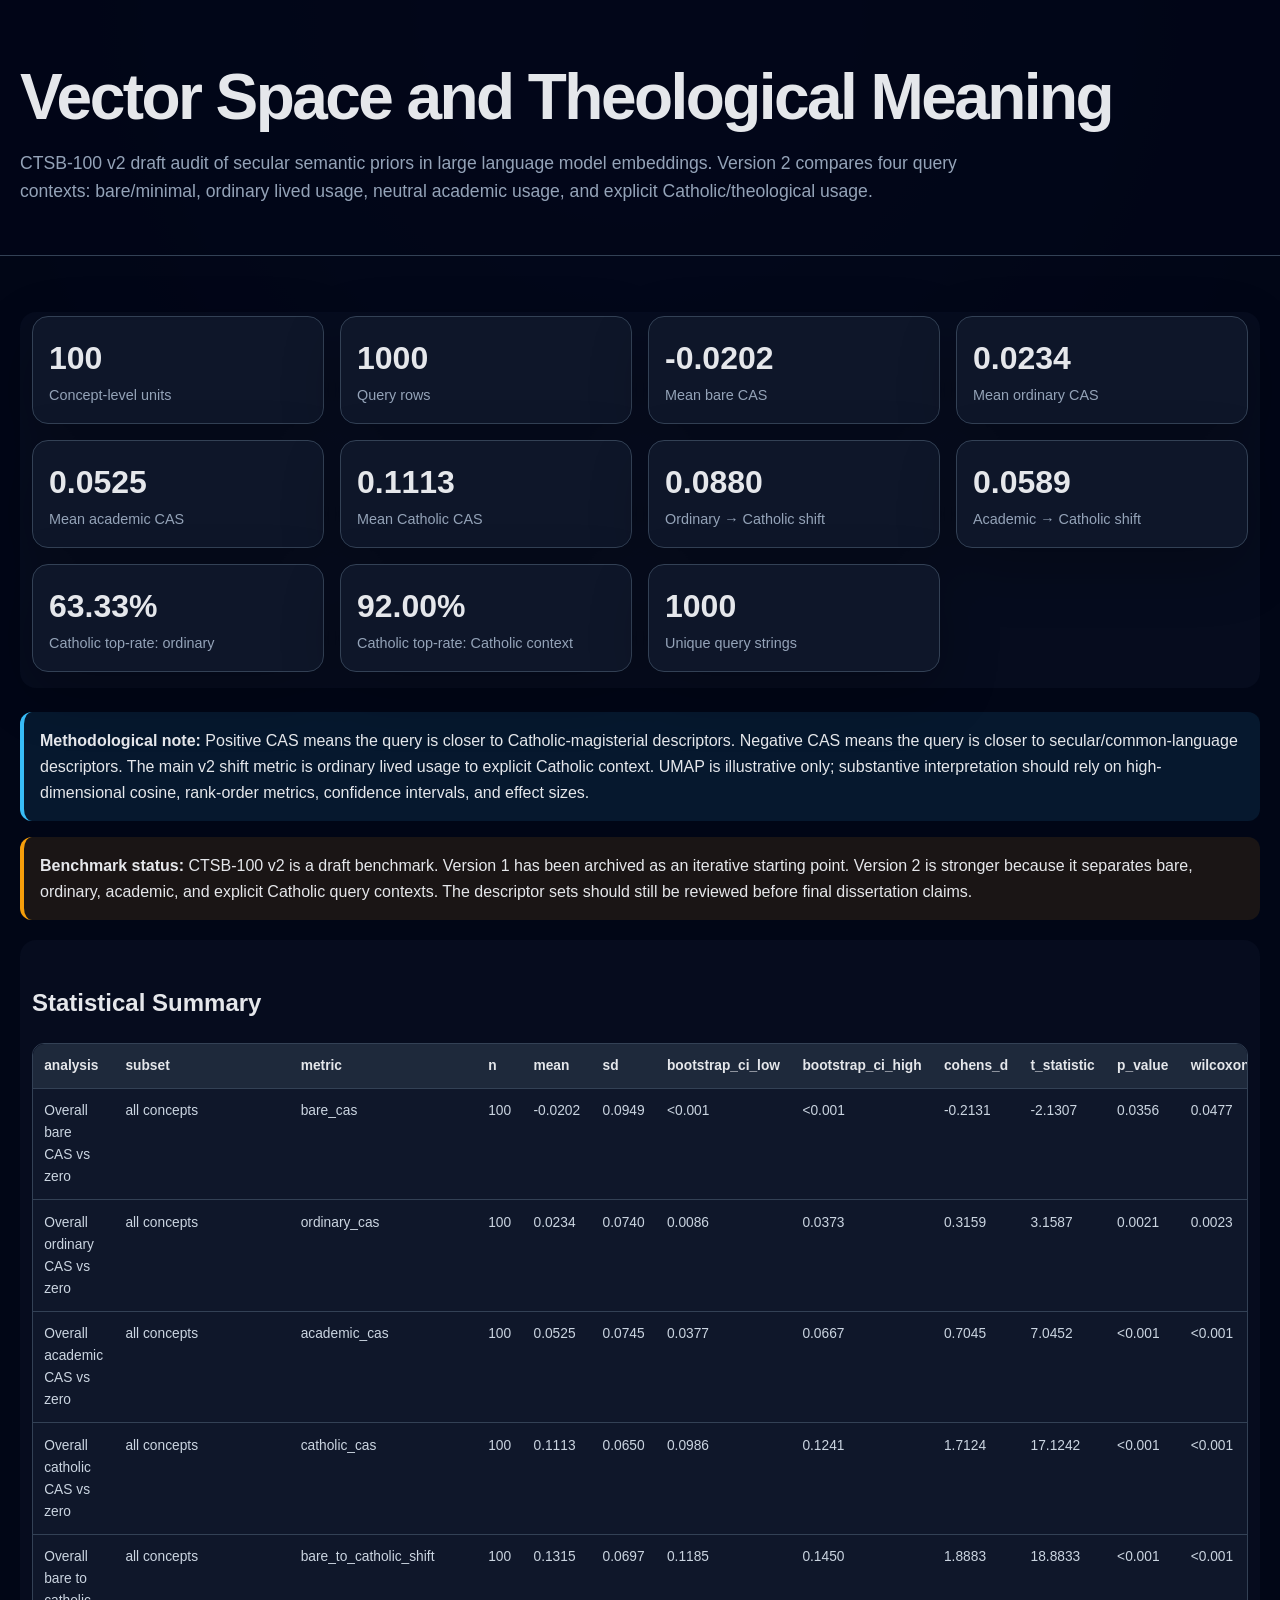
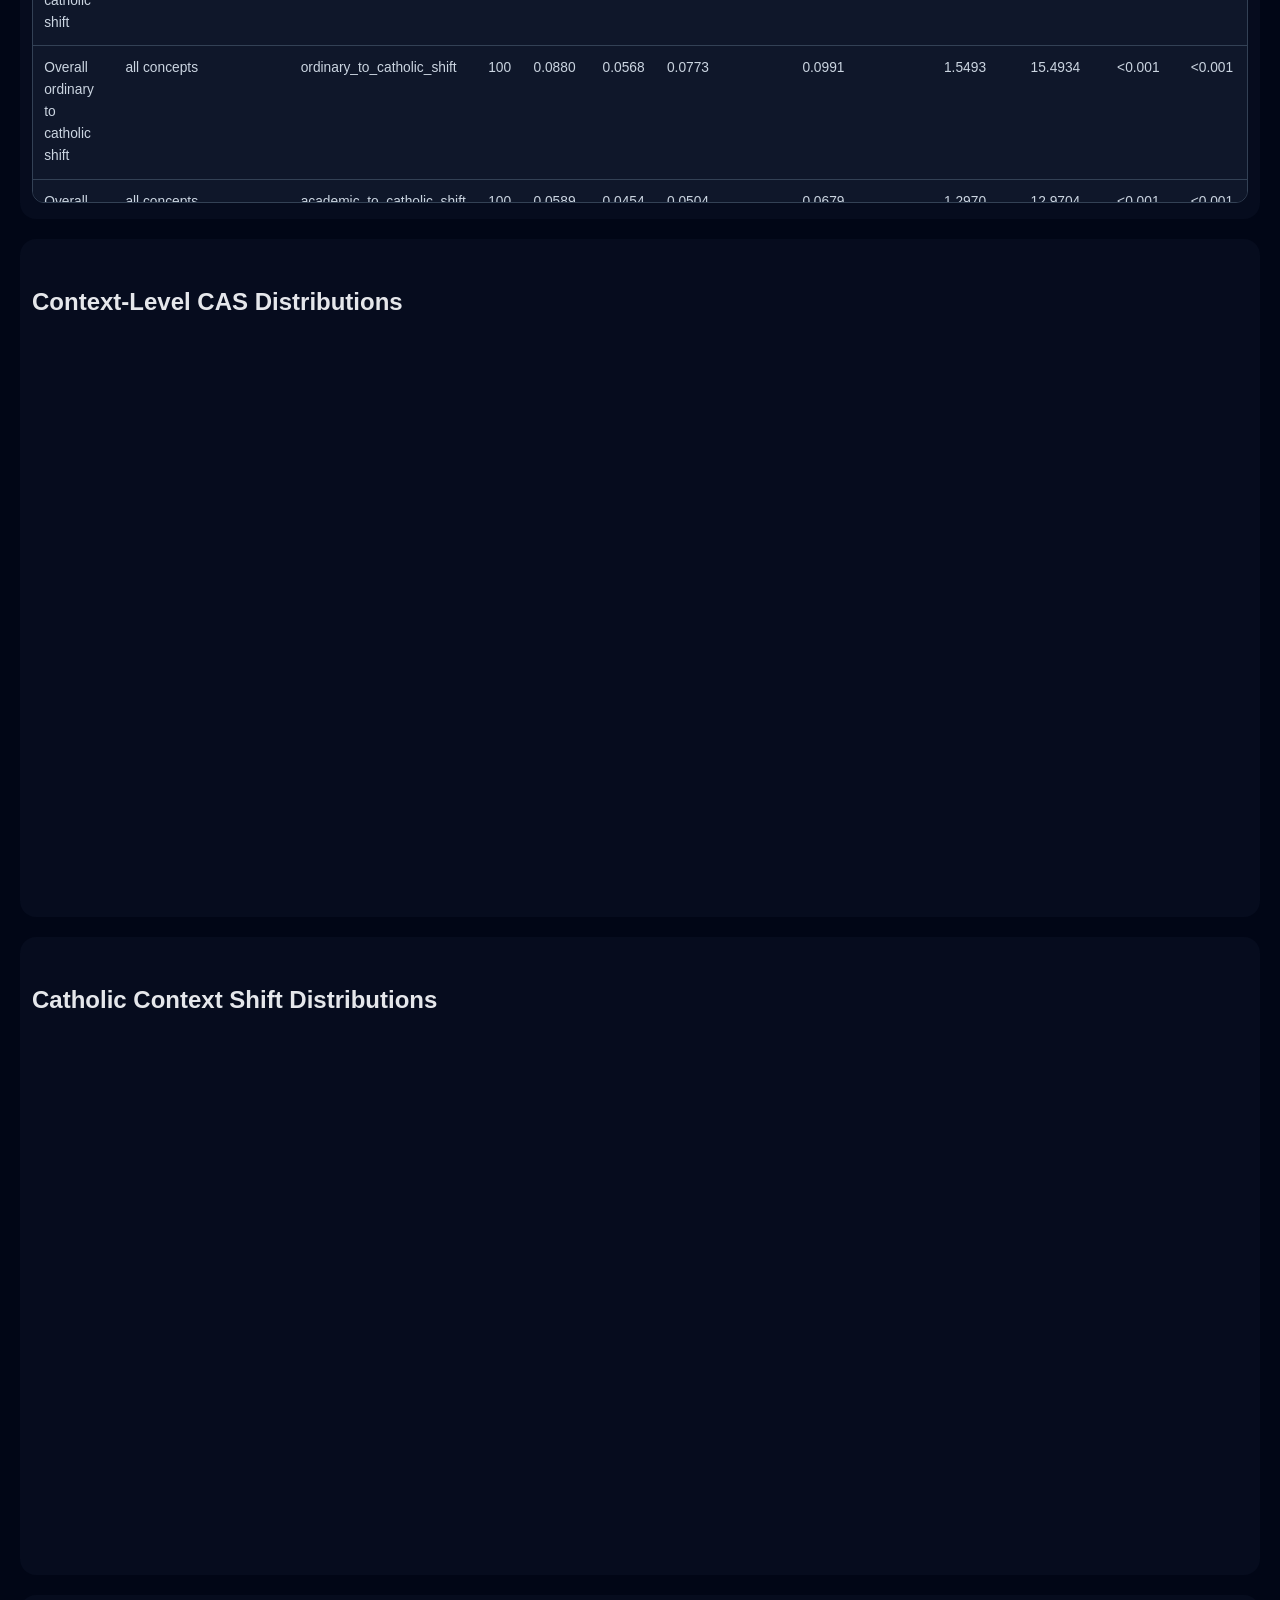
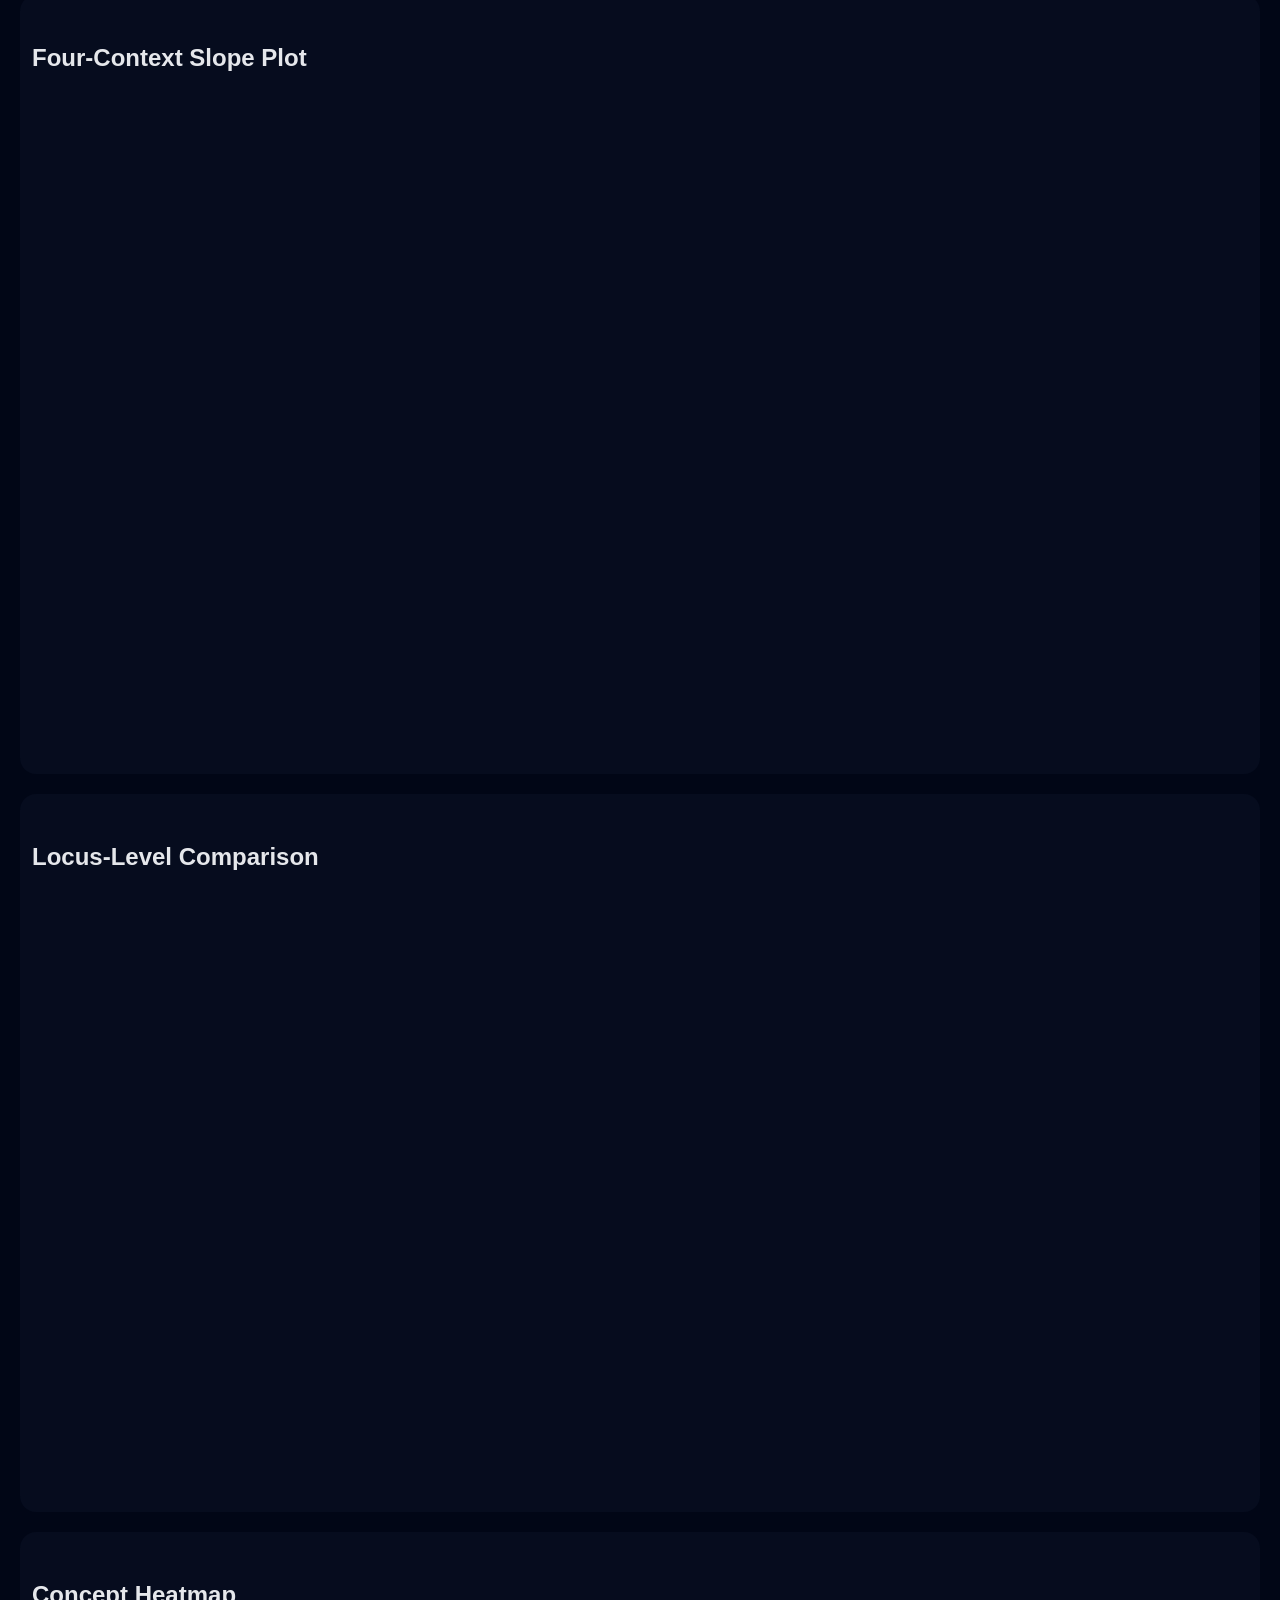
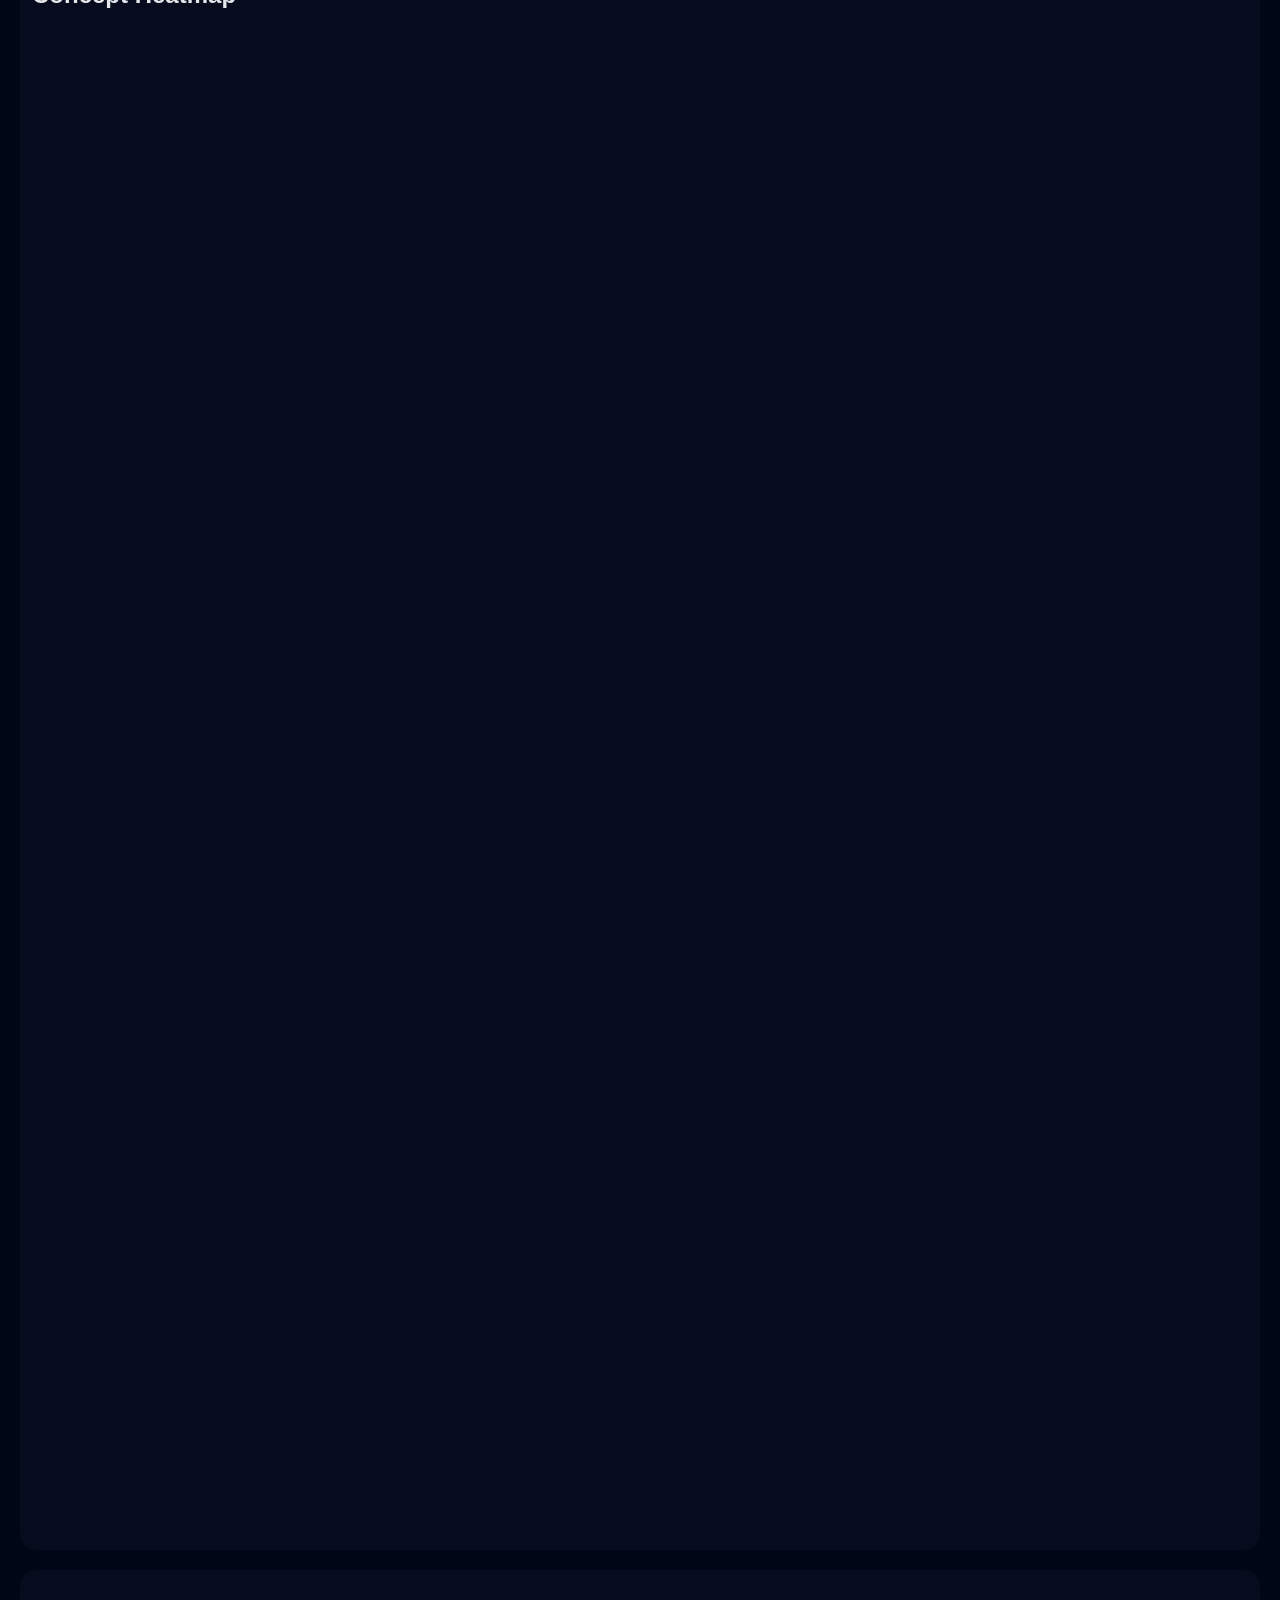
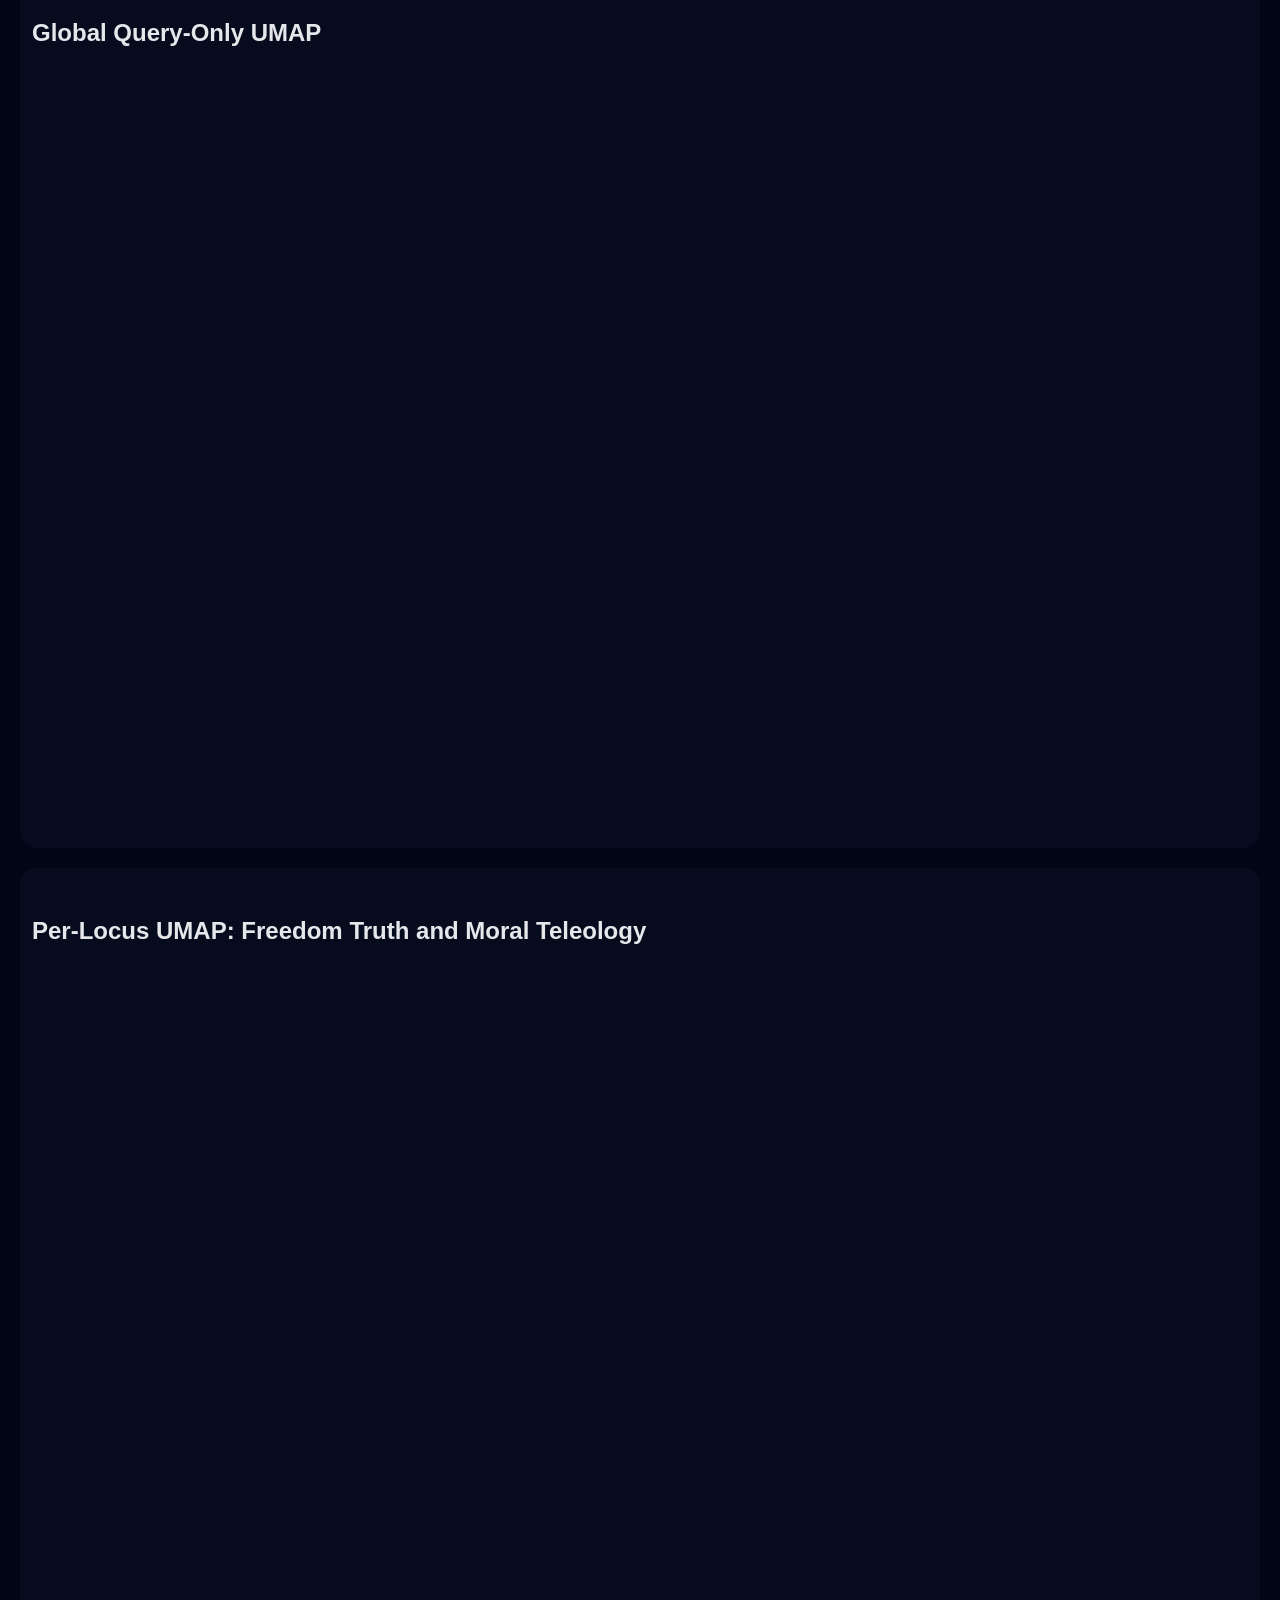
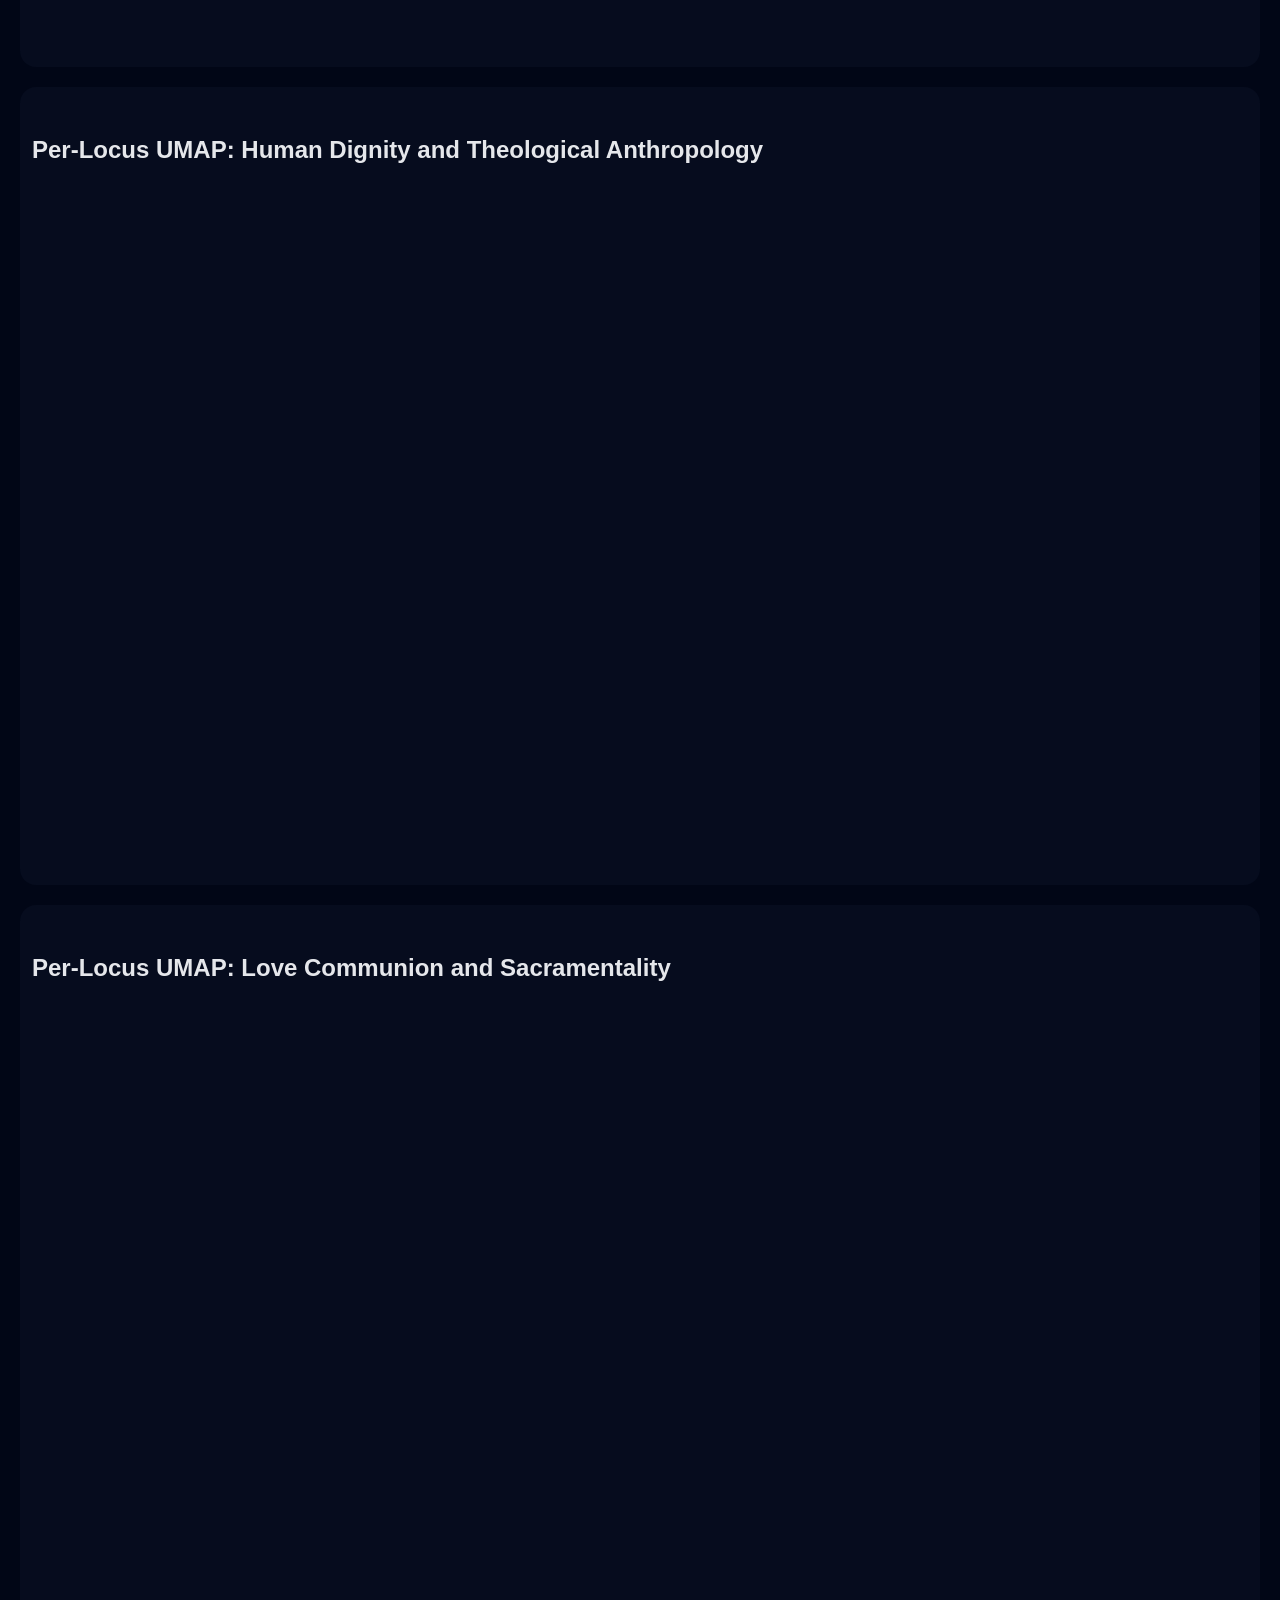
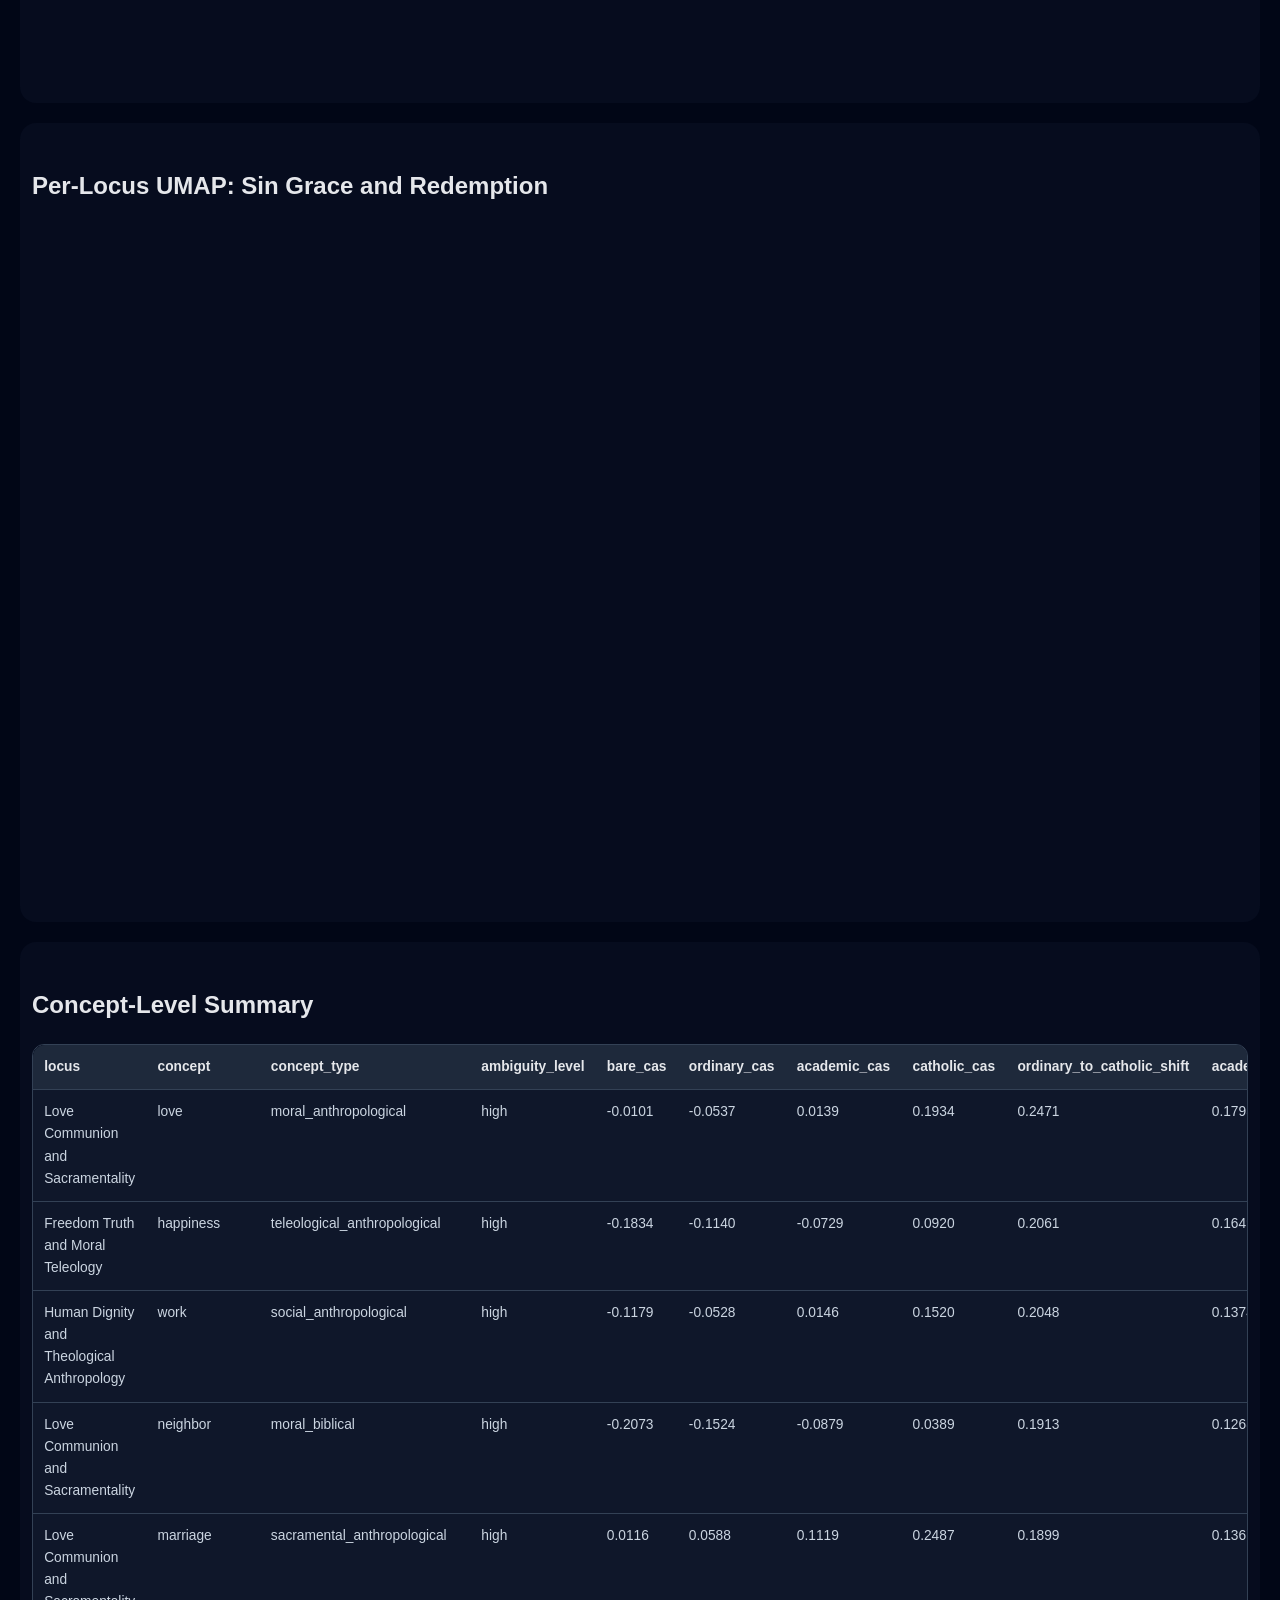
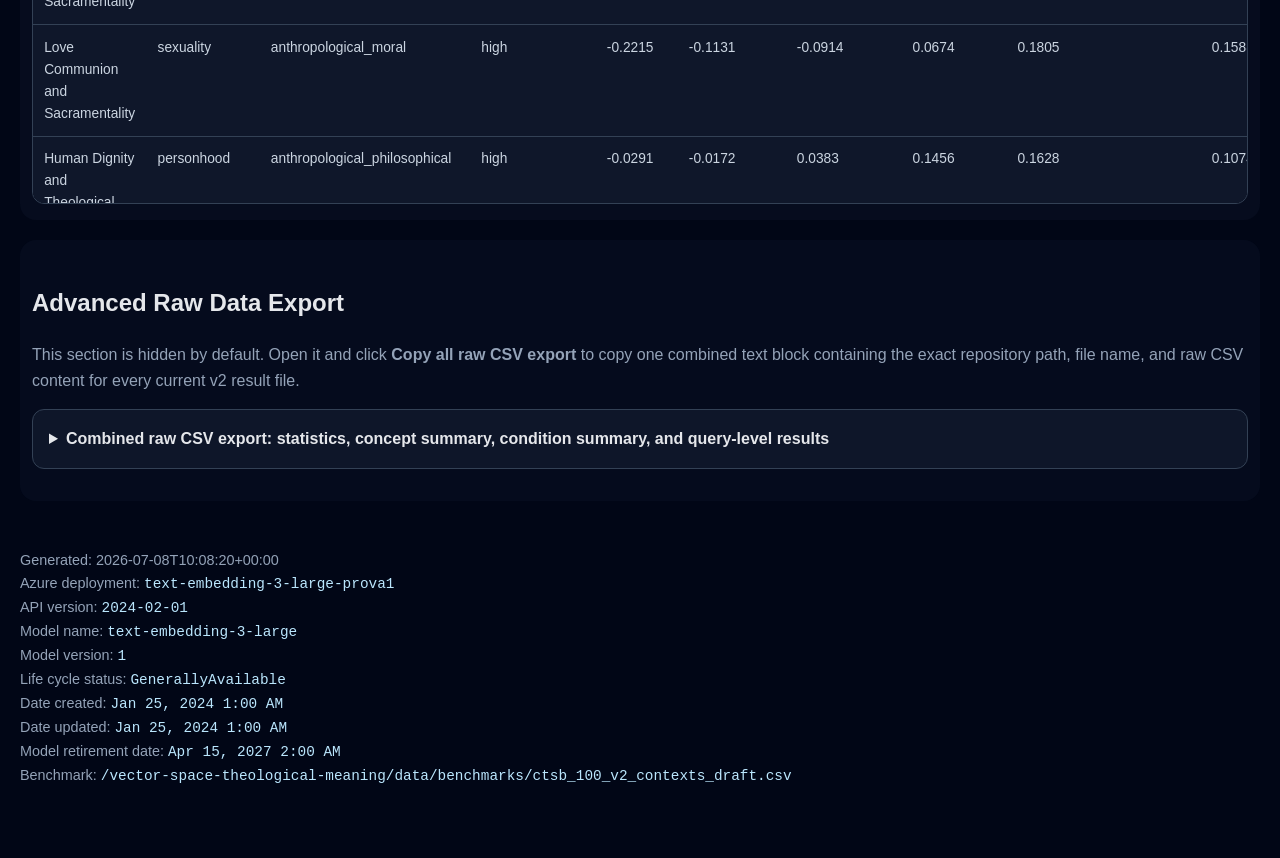
==== commit 11d4d7b2: "Fix combined raw CSV export syntax" ====
--- a/index.html
+++ b/index.html
@@ -2828,17 +2828,17 @@
     <section>
       <h2>Advanced Raw Data Export</h2>
       <p>
-        These blocks are hidden by default. Open them to copy the raw CSV directly for external analysis,
-        peer review, or follow-up interpretation.
+        This section is hidden by default. Open it and click <strong>Copy all raw CSV export</strong>
+        to copy one combined text block containing the exact repository path, file name, and raw CSV content
+        for every current v2 result file.
       </p>
-      
       <details class="raw-block">
-        <summary>Statistical summary CSV</summary>
+        <summary>Combined raw CSV export: statistics, concept summary, condition summary, and query-level results</summary>
         <p>
-          <a href="outputs/results/ctsb_100_v2_statistical_summary.csv" download>Download CSV</a>
-          <button type="button" onclick="copyRawCsv('raw-stats-csv')">Copy CSV</button>
+          <button type="button" onclick="copyRawCsv('raw-all-csv')">Copy all raw CSV export</button>
         </p>
-        <textarea id="raw-stats-csv" readonly spellcheck="false">analysis,subset,metric,n,mean,sd,bootstrap_ci_low,bootstrap_ci_high,cohens_d,t_statistic,p_value,wilcoxon_p,positive_count,negative_count,zero_count,positive_rate,practical_effect,interpretation
+        <textarea id="raw-all-csv" readonly spellcheck="false">===== FILE: /vector-space-theological-meaning/outputs/results/ctsb_100_v2_statistical_summary.csv =====
+analysis,subset,metric,n,mean,sd,bootstrap_ci_low,bootstrap_ci_high,cohens_d,t_statistic,p_value,wilcoxon_p,positive_count,negative_count,zero_count,positive_rate,practical_effect,interpretation
 Overall bare CAS vs zero,all concepts,bare_cas,100,-0.020213090062141417,0.09486808128540321,-0.03896620372310281,-0.0022041652835905613,-0.21306523530640317,-2.130652353064032,0.035595171513471045,0.04765016745207912,43,57,0,0.43,small,negative Catholic alignment
 Overall ordinary CAS vs zero,all concepts,ordinary_cas,100,0.02337056691696247,0.07398745031507407,0.00856246687124173,0.03730813084517916,0.3158720406966233,3.1587204069662325,0.0021015618381326393,0.0022639049036187655,62,38,0,0.62,small,positive Catholic alignment
 Overall academic CAS vs zero,all concepts,academic_cas,100,0.052463763636847335,0.07446781985515619,0.037738334199724104,0.06672273502461612,0.7045159068560367,7.045159068560366,2.4948912549586196e-10,3.203882879938662e-09,77,23,0,0.77,meaningful,positive Catholic alignment
@@ -2883,17 +2883,9 @@
 Concept-type ordinary to Catholic shift,social_anthropological,ordinary_to_catholic_shift,3,0.169335006756915,0.03177601836379909,0.14344005808234214,0.2047947903474172,5.329019036250003,9.230131725286737,0.005767516185640602,0.125,3,0,0,1.0,strong,positive shift toward Catholic descriptors
 Concept-type ordinary to Catholic shift,social_doctrine,ordinary_to_catholic_shift,6,0.05353562302059597,0.04753527308861591,0.021693208979235757,0.08871299376090365,1.1262294195889886,2.7586874113038795,0.019948368088190612,0.015625,6,0,0,1.0,meaningful,positive shift toward Catholic descriptors
 Concept-type ordinary to Catholic shift,virtue,ordinary_to_catholic_shift,3,0.04051165729761125,0.02182302910874013,0.018090724945068325,0.0616830945014954,1.8563718673401906,3.215330391974722,0.042314582547822284,0.125,3,0,0,1.0,small,positive shift toward Catholic descriptors
-</textarea>
-      </details>
 
-
-      <details class="raw-block">
-        <summary>Concept-level summary CSV</summary>
-        <p>
-          <a href="outputs/results/ctsb_100_v2_concept_summary.csv" download>Download CSV</a>
-          <button type="button" onclick="copyRawCsv('raw-concept-csv')">Copy CSV</button>
-        </p>
-        <textarea id="raw-concept-csv" readonly spellcheck="false">locus,concept,concept_type,ambiguity_level,bare_cas,bare_top_catholic_rate,bare_query_count,ordinary_cas,ordinary_top_catholic_rate,ordinary_query_count,academic_cas,academic_top_catholic_rate,academic_query_count,catholic_cas,catholic_top_catholic_rate,catholic_query_count,bare_to_catholic_shift,ordinary_to_catholic_shift,academic_to_catholic_shift,default_cas,default_to_catholic_shift
+===== FILE: /vector-space-theological-meaning/outputs/results/ctsb_100_v2_concept_summary.csv =====
+locus,concept,concept_type,ambiguity_level,bare_cas,bare_top_catholic_rate,bare_query_count,ordinary_cas,ordinary_top_catholic_rate,ordinary_query_count,academic_cas,academic_top_catholic_rate,academic_query_count,catholic_cas,catholic_top_catholic_rate,catholic_query_count,bare_to_catholic_shift,ordinary_to_catholic_shift,academic_to_catholic_shift,default_cas,default_to_catholic_shift
 Freedom Truth and Moral Teleology,authority,moral_social,high,0.03502771258354187,1.0,1,0.02450956404209137,1.0,3,0.06891259849071502,1.0,3,0.11848936875661213,1.0,3,0.08346165617307026,0.09397980471452076,0.049576770265897116,0.02976863831281662,0.08872073044379551
 Freedom Truth and Moral Teleology,autonomy,moral_anthropological,high,-0.24658603668212892,0.0,1,-0.12594927450021107,0.0,3,-0.10933511058489483,0.3333333333333333,3,-0.011003784338633213,0.6666666666666666,3,0.2355822523434957,0.11494549016157786,0.09833132624626162,-0.18626765559116998,0.17526387125253676
 Freedom Truth and Moral Teleology,beatitude,eschatological_moral,low,0.01693127155303953,1.0,1,0.043288787206014,1.0,3,0.06145904858907064,1.0,3,0.10213588078816734,1.0,3,0.0852046092351278,0.058847093582153336,0.040676832199096694,0.030110029379526764,0.07202585140864057
@@ -2994,17 +2986,9 @@
 Sin Grace and Redemption,temptation,moral_spiritual,medium,-0.0023025989532470814,1.0,1,0.019927179813385005,1.0,3,0.04421046674251555,1.0,3,0.11808228641748426,1.0,3,0.12038488537073135,0.09815510660409926,0.07387181967496871,0.008812290430068962,0.1092699959874153
 Sin Grace and Redemption,transgression,moral_juridical,medium,0.02241256833076477,1.0,1,0.073250878850619,1.0,3,0.10528995593388878,1.0,3,0.1779976507027944,1.0,3,0.15558508237202964,0.10474677185217542,0.07270769476890564,0.047831723590691884,0.13016592711210254
 Sin Grace and Redemption,venial sin,doctrinal,low,-0.10461791753768918,0.0,1,-0.017503888905048375,0.3333333333333333,3,-0.007914431144793843,0.6666666666666666,3,-0.010271508495012923,0.6666666666666666,3,0.09434640904267626,0.007232380410035452,-0.0023570773502190803,-0.06106090322136878,0.05078939472635585
-</textarea>
-      </details>
 
-
-      <details class="raw-block">
-        <summary>Condition-level summary CSV</summary>
-        <p>
-          <a href="outputs/results/ctsb_100_v2_condition_summary.csv" download>Download CSV</a>
-          <button type="button" onclick="copyRawCsv('raw-condition-csv')">Copy CSV</button>
-        </p>
-        <textarea id="raw-condition-csv" readonly spellcheck="false">locus,concept,concept_type,ambiguity_level,query_condition,query_count,catholic_score,secular_score,catholic_alignment_score,top_catholic_rate,mean_nearest_catholic_rank,mean_nearest_secular_rank
+===== FILE: /vector-space-theological-meaning/outputs/results/ctsb_100_v2_condition_summary.csv =====
+locus,concept,concept_type,ambiguity_level,query_condition,query_count,catholic_score,secular_score,catholic_alignment_score,top_catholic_rate,mean_nearest_catholic_rank,mean_nearest_secular_rank
 Freedom Truth and Moral Teleology,authority,moral_social,high,academic,3,0.34739390512307483,0.27848130663235987,0.06891259849071502,1.0,1.0,2.6666666666666665
 Freedom Truth and Moral Teleology,authority,moral_social,high,bare,1,0.3910975158214569,0.35606980323791504,0.03502771258354187,1.0,1.0,3.0
 Freedom Truth and Moral Teleology,authority,moral_social,high,catholic,3,0.34877739946047465,0.2302880307038625,0.11848936875661213,1.0,1.0,5.0
@@ -3405,17 +3389,9 @@
 Sin Grace and Redemption,venial sin,doctrinal,low,bare,1,0.3502863168716431,0.45490423440933225,-0.10461791753768918,0.0,5.0,1.0
 Sin Grace and Redemption,venial sin,doctrinal,low,catholic,3,0.2658923889199893,0.2761638974150022,-0.010271508495012923,0.6666666666666666,1.3333333333333333,1.6666666666666667
 Sin Grace and Redemption,venial sin,doctrinal,low,ordinary,3,0.27976924131313957,0.29727313021818796,-0.017503888905048375,0.3333333333333333,1.6666666666666667,1.3333333333333333
-</textarea>
-      </details>
 
-
-      <details class="raw-block">
-        <summary>Raw query-level results CSV</summary>
-        <p>
-          <a href="outputs/results/ctsb_100_v2_results.csv" download>Download CSV</a>
-          <button type="button" onclick="copyRawCsv('raw-query-csv')">Copy CSV</button>
-        </p>
-        <textarea id="raw-query-csv" readonly spellcheck="false">locus,concept,concept_type,ambiguity_level,query_condition,query_template_id,query,catholic_score,secular_score,catholic_alignment_score,top_descriptor,top_descriptor_group,top_descriptor_similarity,top_is_catholic,nearest_catholic_descriptor,nearest_catholic_similarity,nearest_catholic_rank,nearest_secular_descriptor,nearest_secular_similarity,nearest_secular_rank
+===== FILE: /vector-space-theological-meaning/outputs/results/ctsb_100_v2_results.csv =====
+locus,concept,concept_type,ambiguity_level,query_condition,query_template_id,query,catholic_score,secular_score,catholic_alignment_score,top_descriptor,top_descriptor_group,top_descriptor_similarity,top_is_catholic,nearest_catholic_descriptor,nearest_catholic_similarity,nearest_catholic_rank,nearest_secular_descriptor,nearest_secular_similarity,nearest_secular_rank
 Sin Grace and Redemption,sin,moral_doctrinal,medium,bare,bare_1,sin,0.175369057059288,0.17450347244739534,0.000865584611892678,offense against divine love,catholic,0.22307522594928741,1,offense against divine love,0.22307522594928741,1,legal crime,0.21551546454429626,2
 Sin Grace and Redemption,sin,moral_doctrinal,medium,ordinary,ordinary_1,The everyday meaning of sin.,0.30806964039802553,0.23762816488742827,0.07044147551059726,need for repentance and grace,catholic,0.35130074620246887,1,need for repentance and grace,0.35130074620246887,1,social rule-breaking,0.26427754759788513,5
 Sin Grace and Redemption,sin,moral_doctrinal,medium,ordinary,ordinary_2,How people experience sin.,0.3513536095619202,0.22605642378330232,0.12529718577861787,need for repentance and grace,catholic,0.4297190308570862,1,need for repentance and grace,0.4297190308570862,1,psychological guilt,0.3550952970981598,4
@@ -4418,7 +4394,6 @@
 Freedom Truth and Moral Teleology,license,moral_juridical,high,catholic,catholic_3,The meaning of license in Christian doctrine.,0.23016005456447602,0.28406873643398284,-0.053908681869506814,official permission,secular,0.3495791554450989,0,permission not equal to moral good,0.346579909324646,2,official permission,0.3495791554450989,1
 </textarea>
       </details>
-
     </section>
 
     <footer>
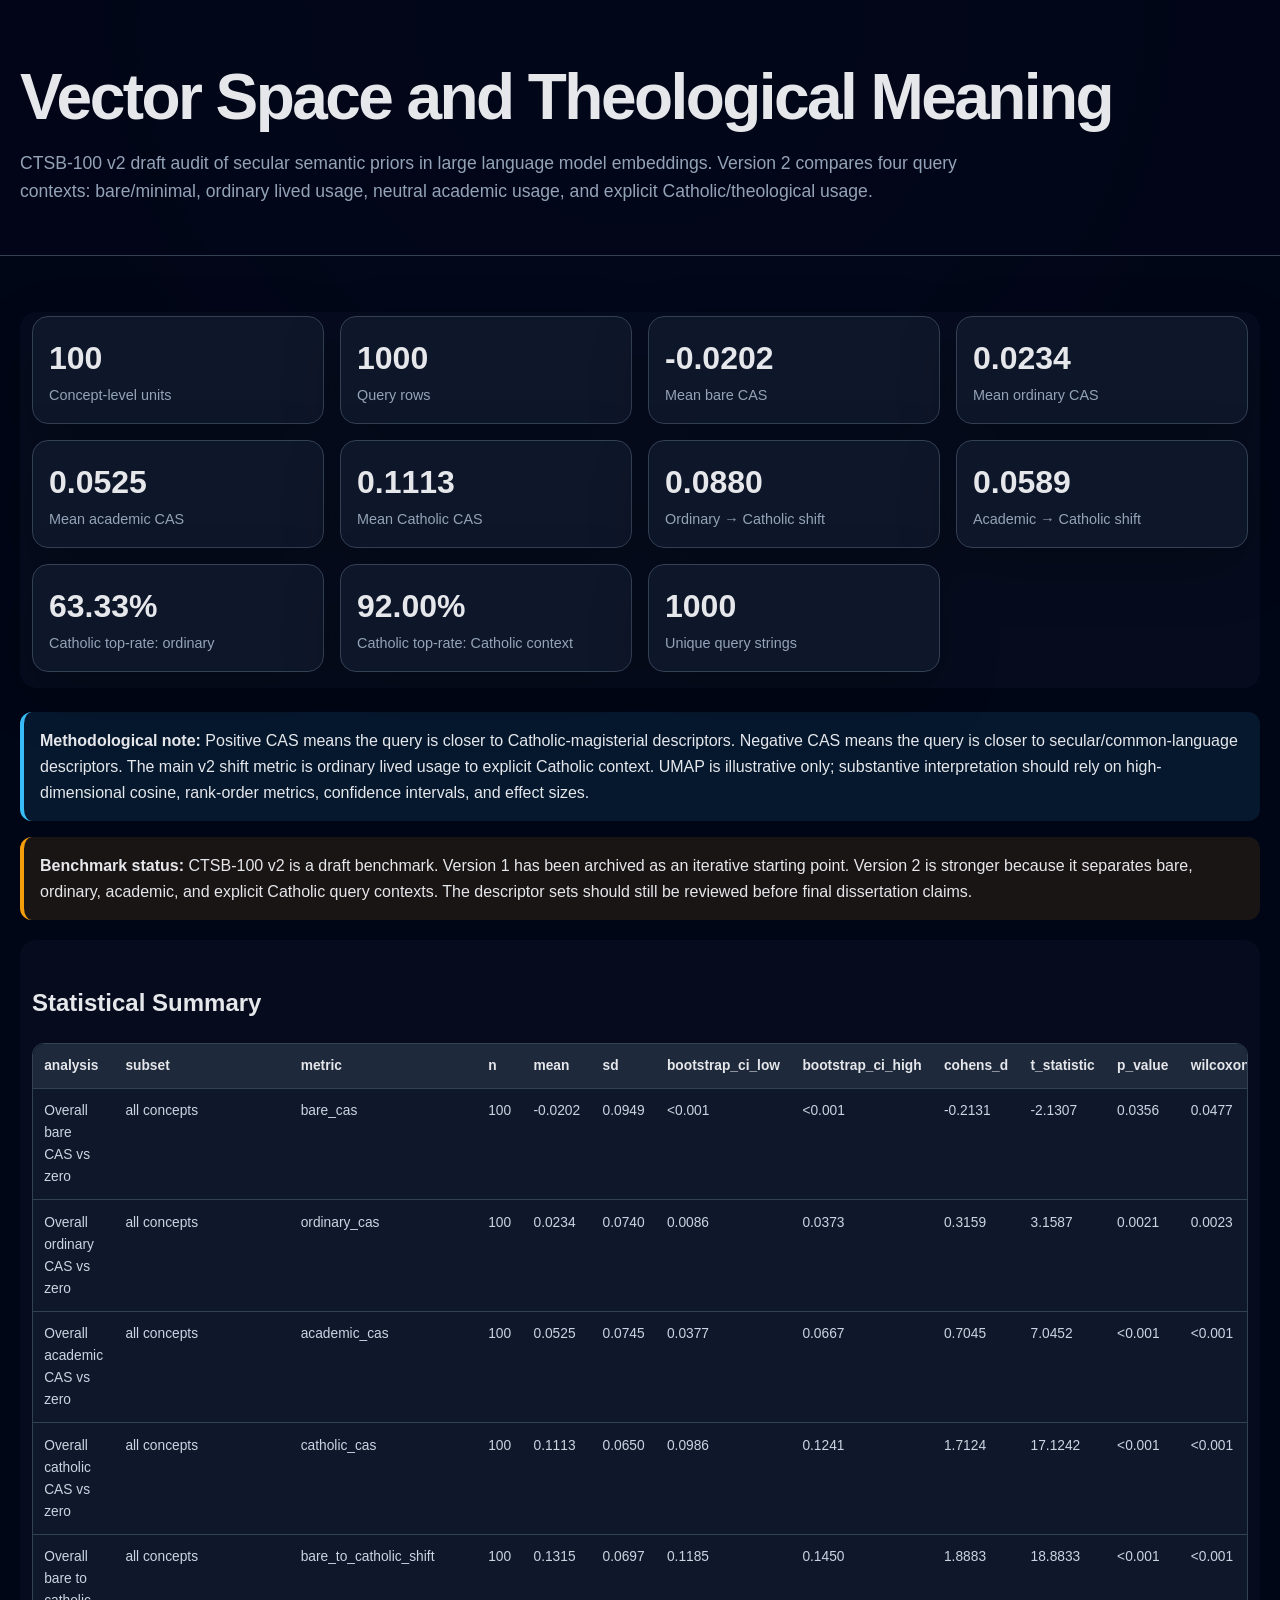
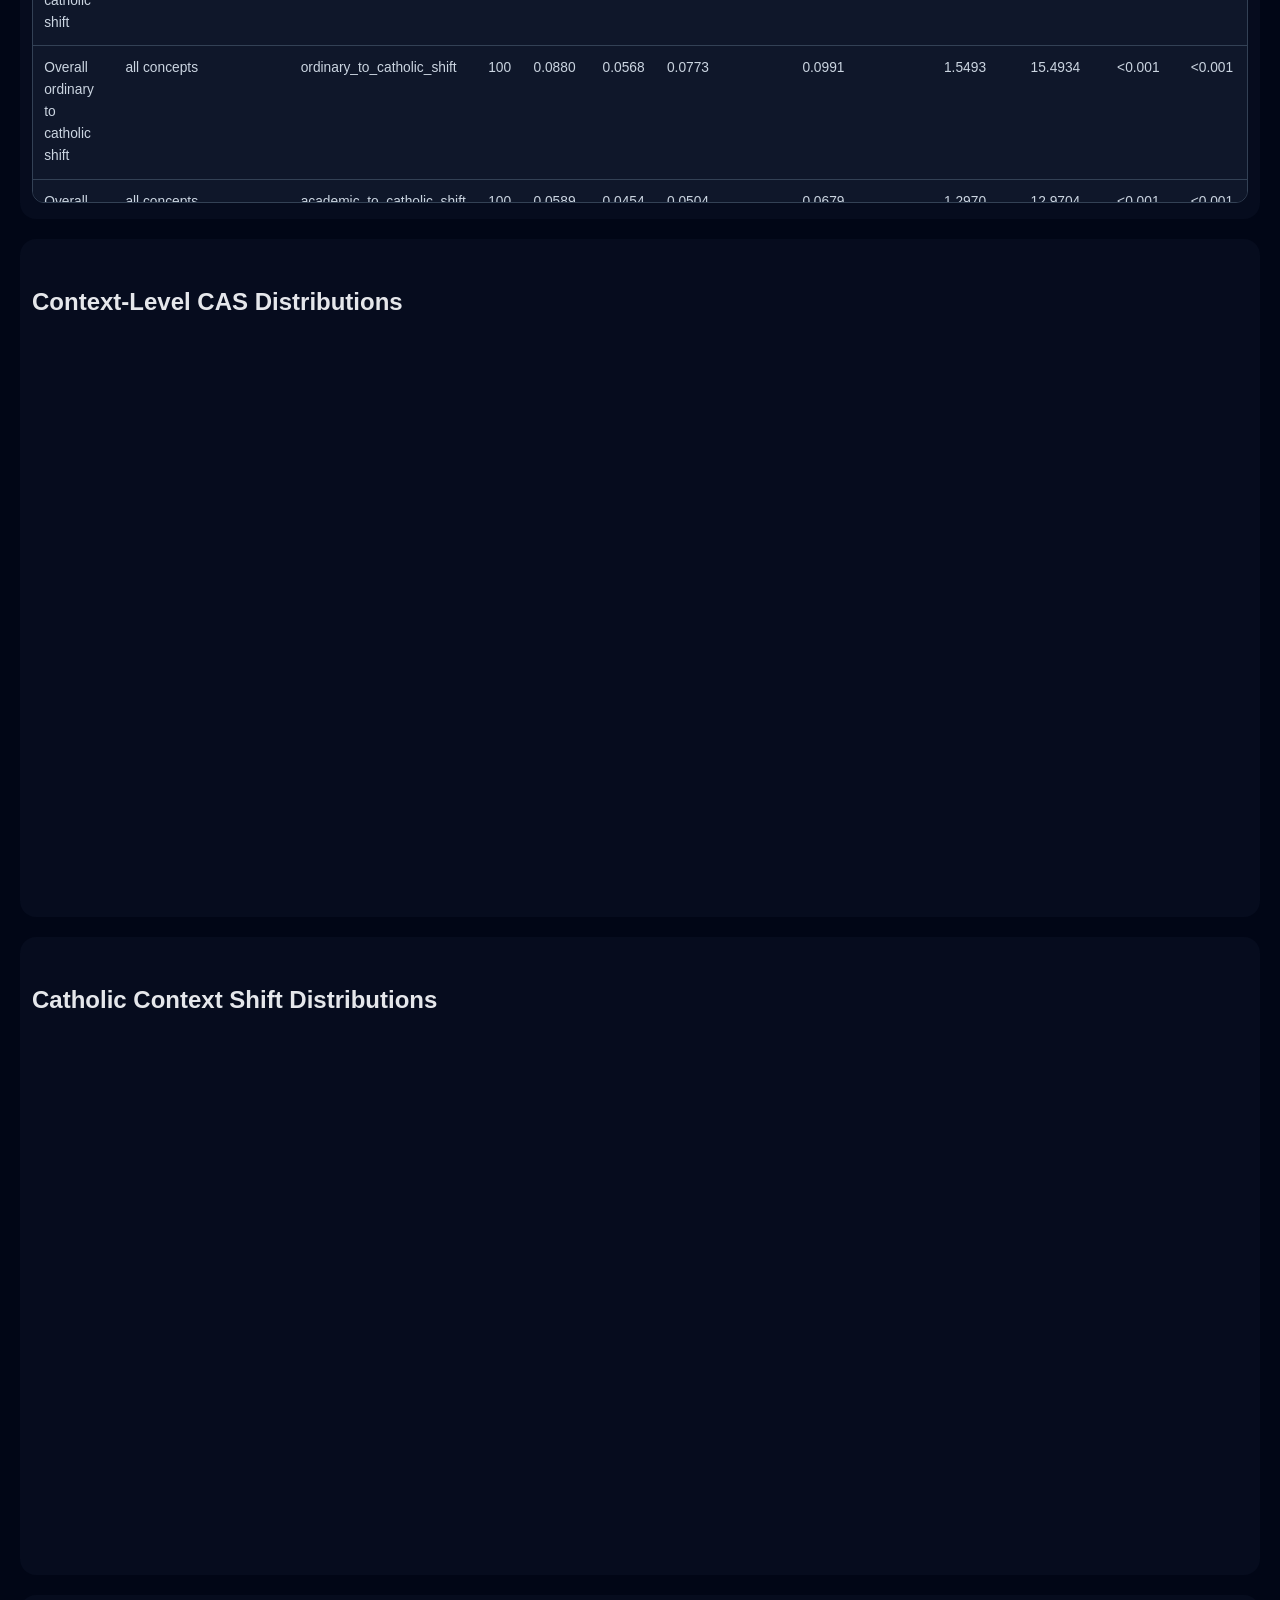
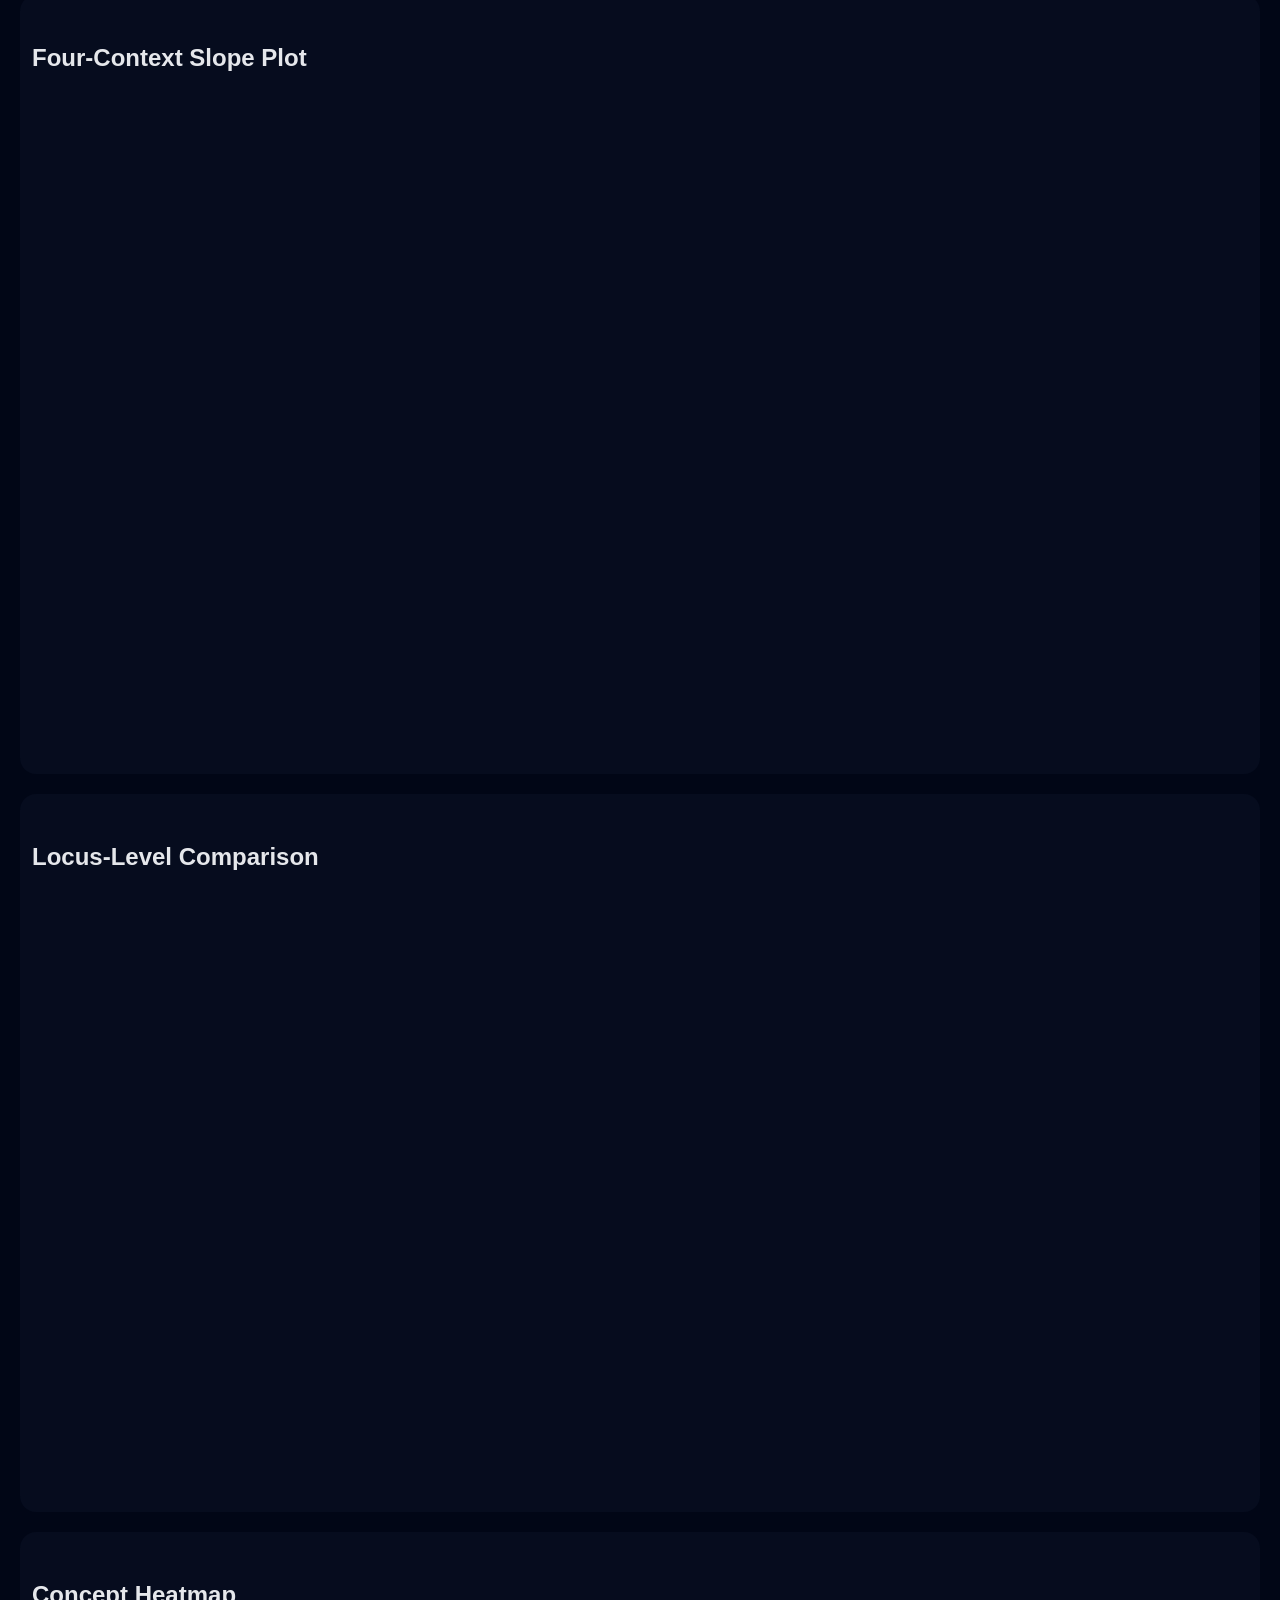
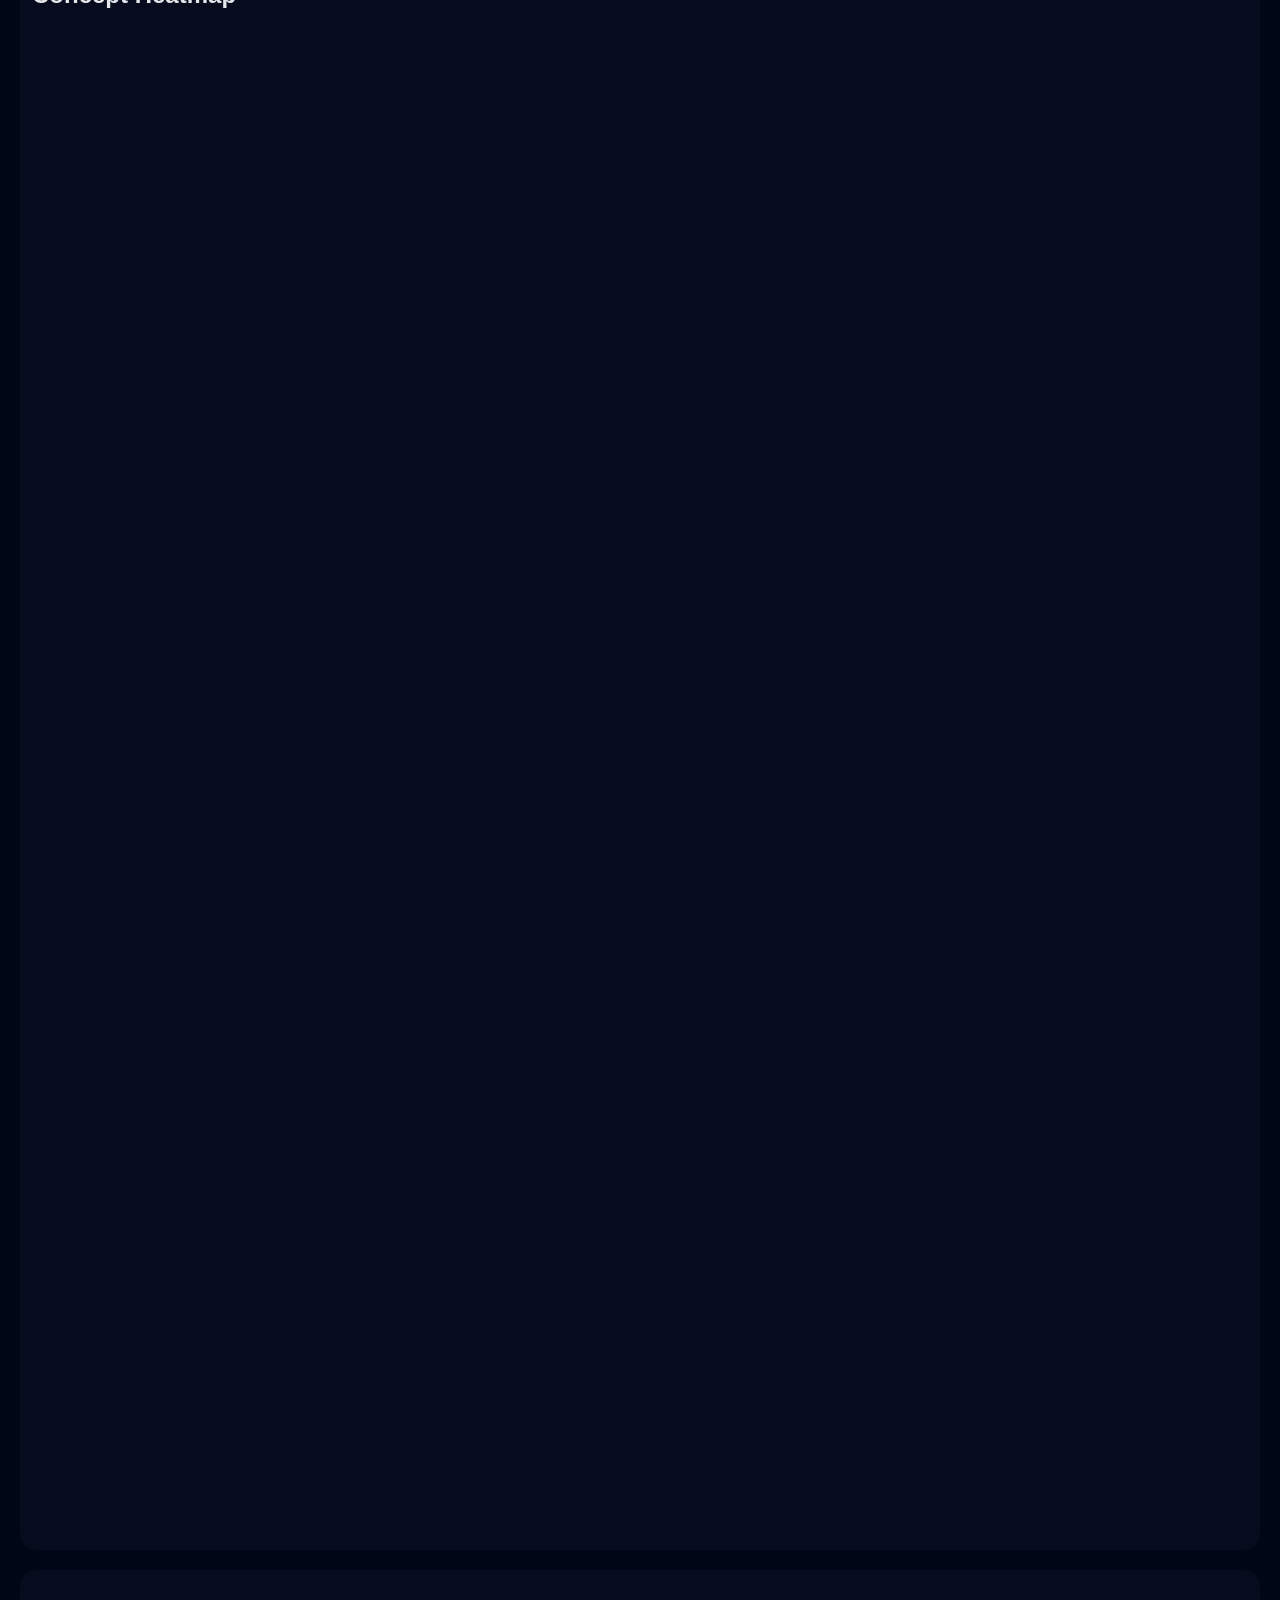
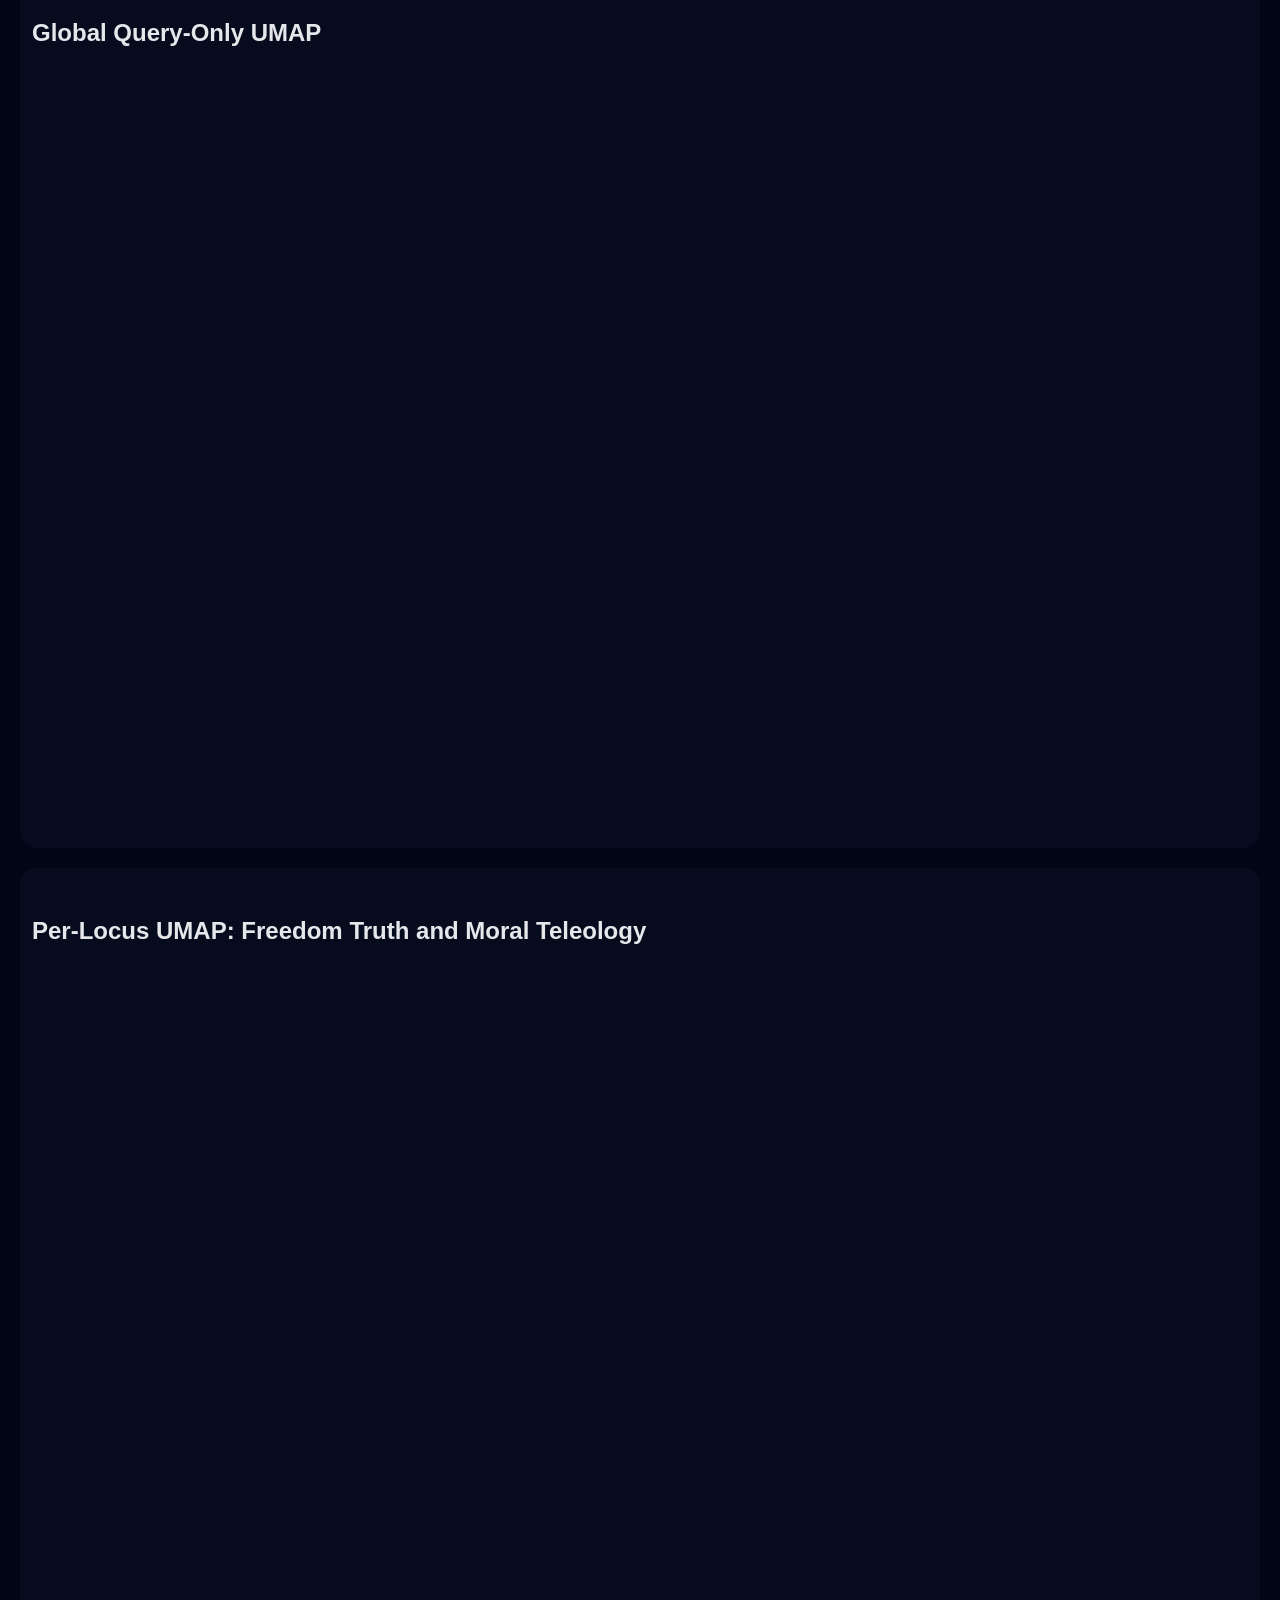
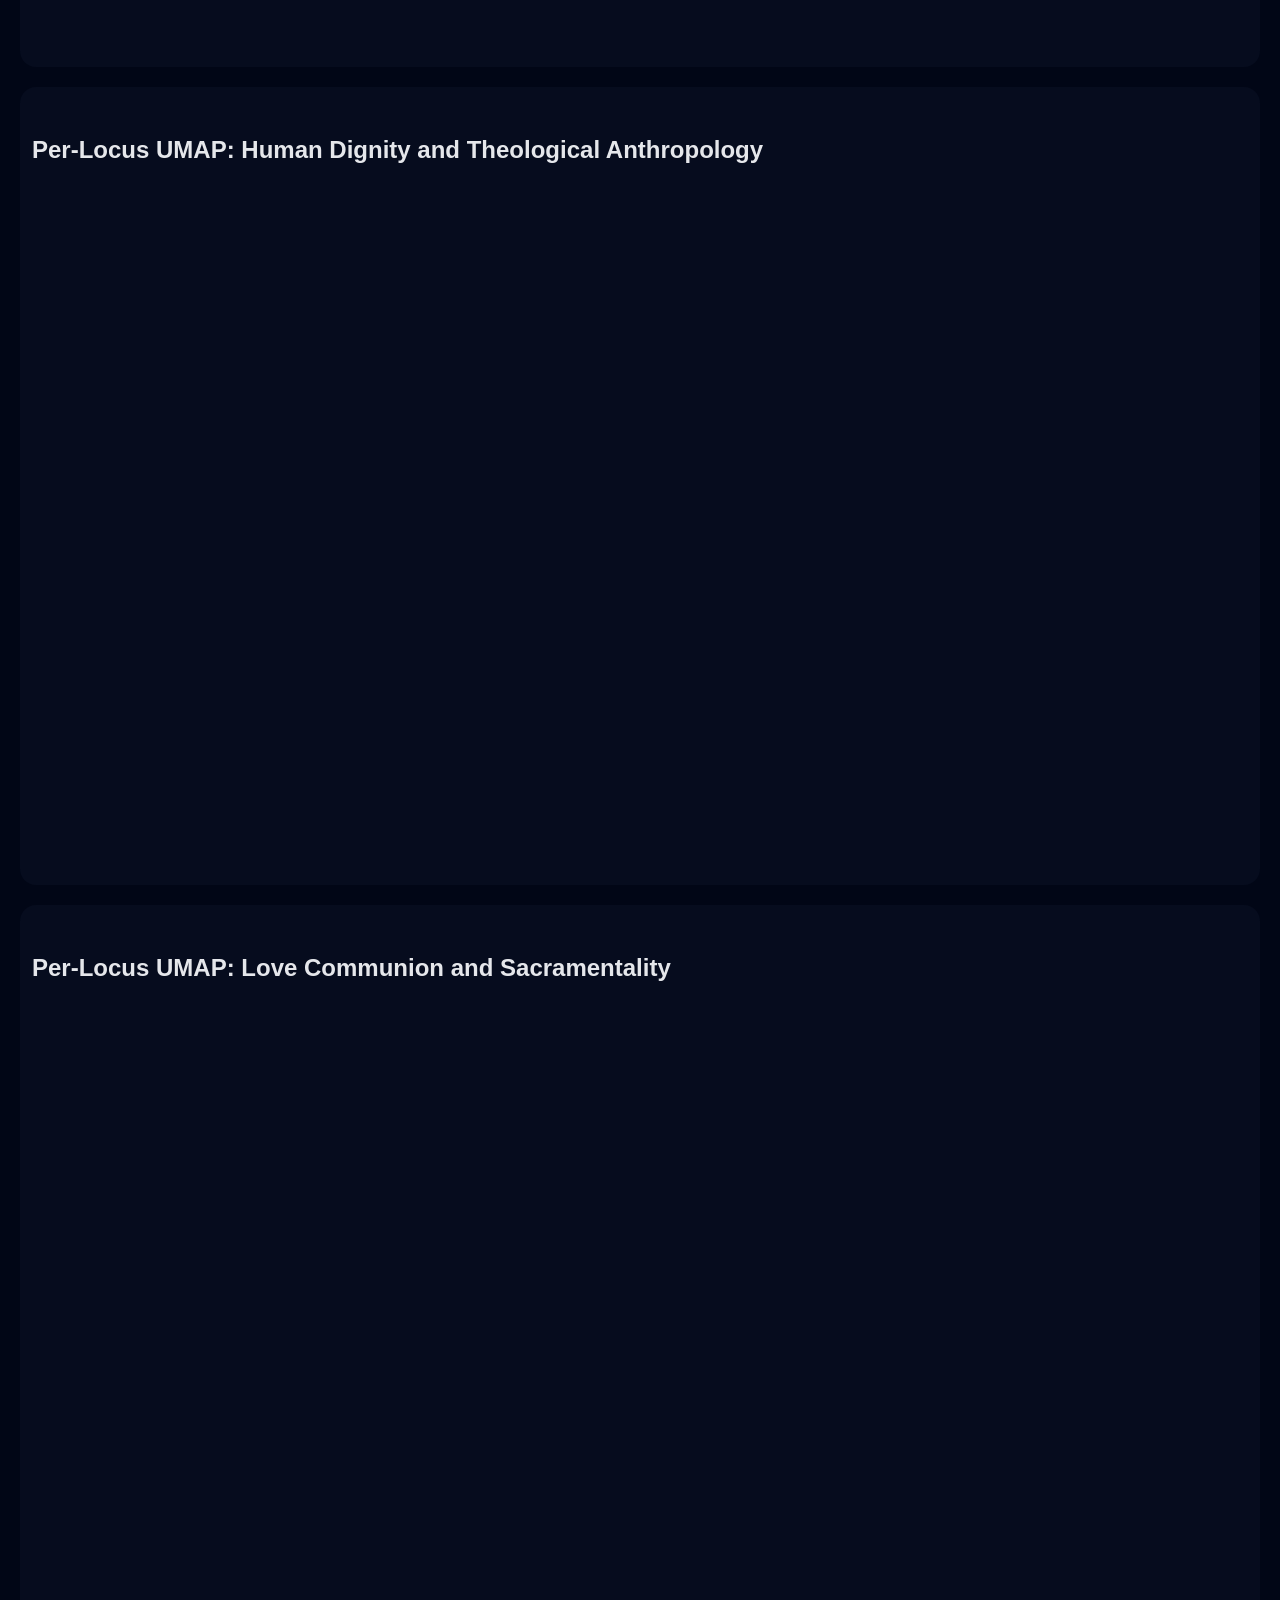
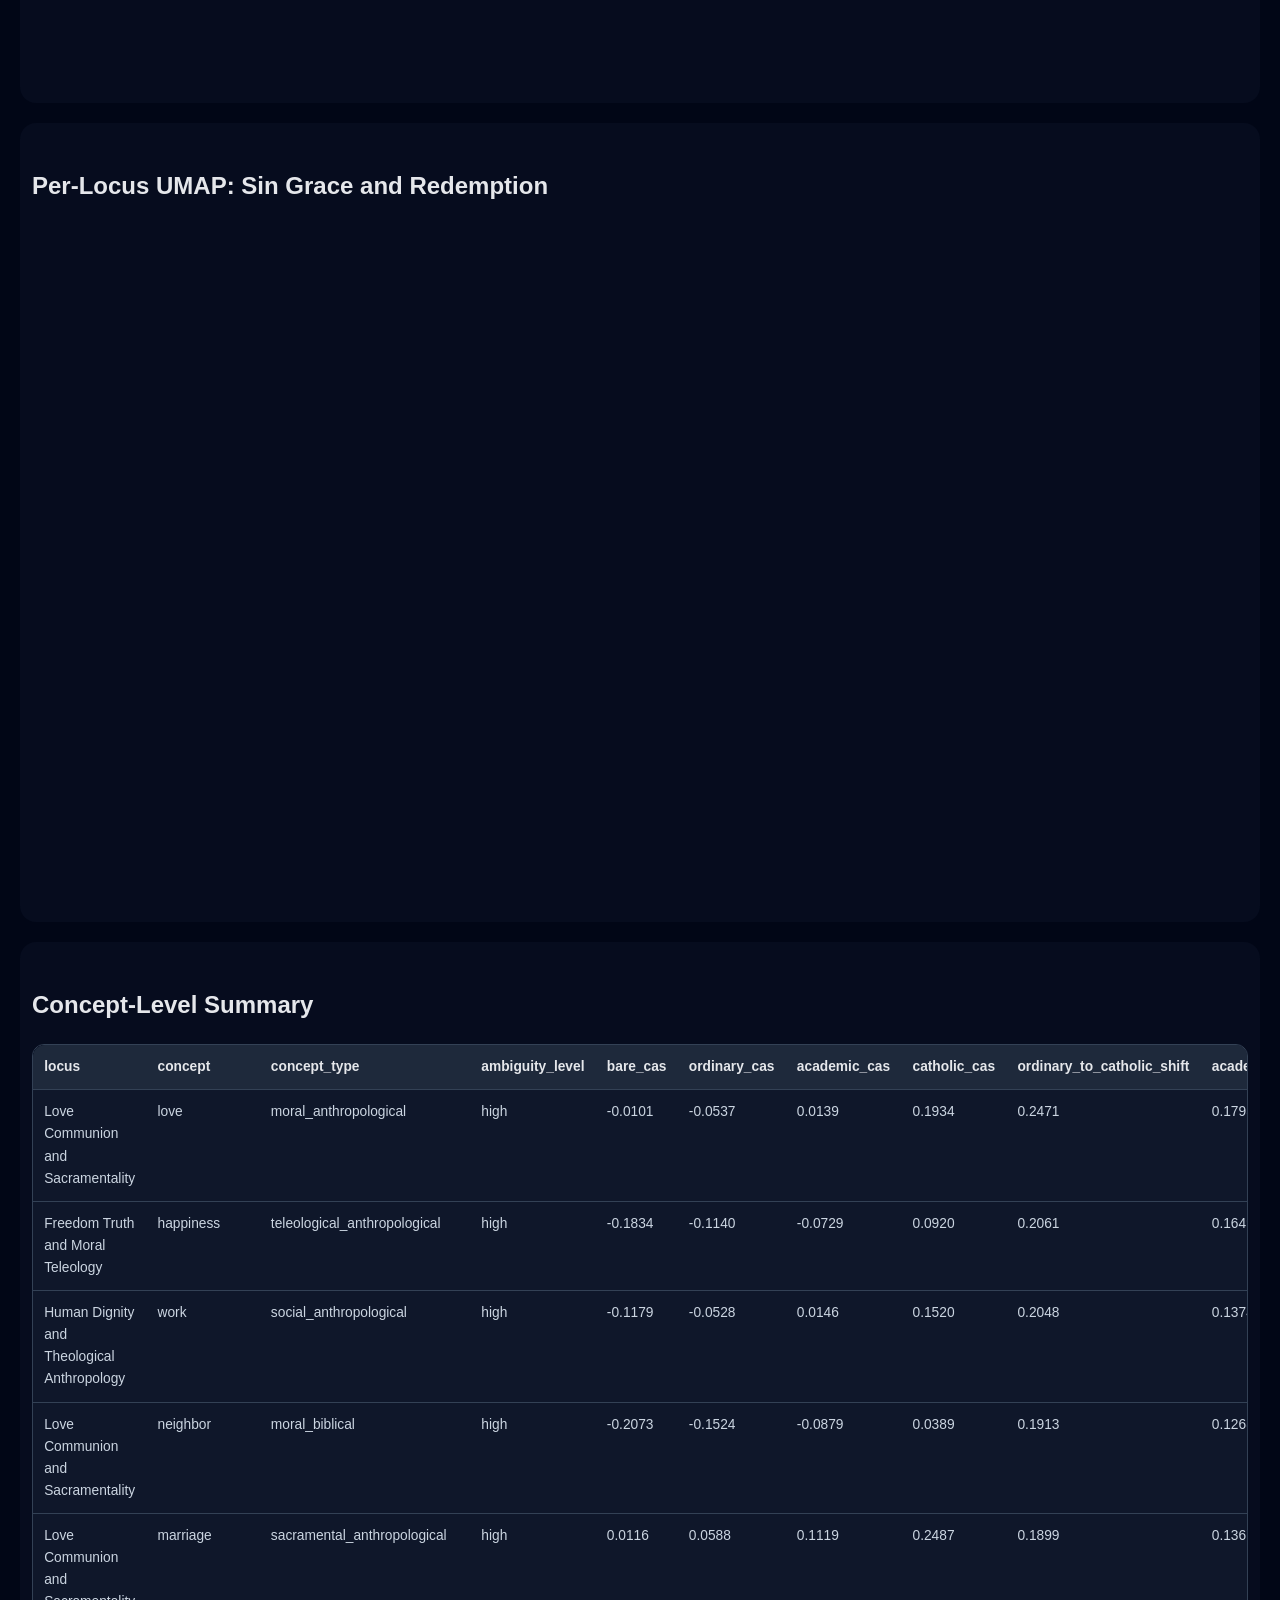
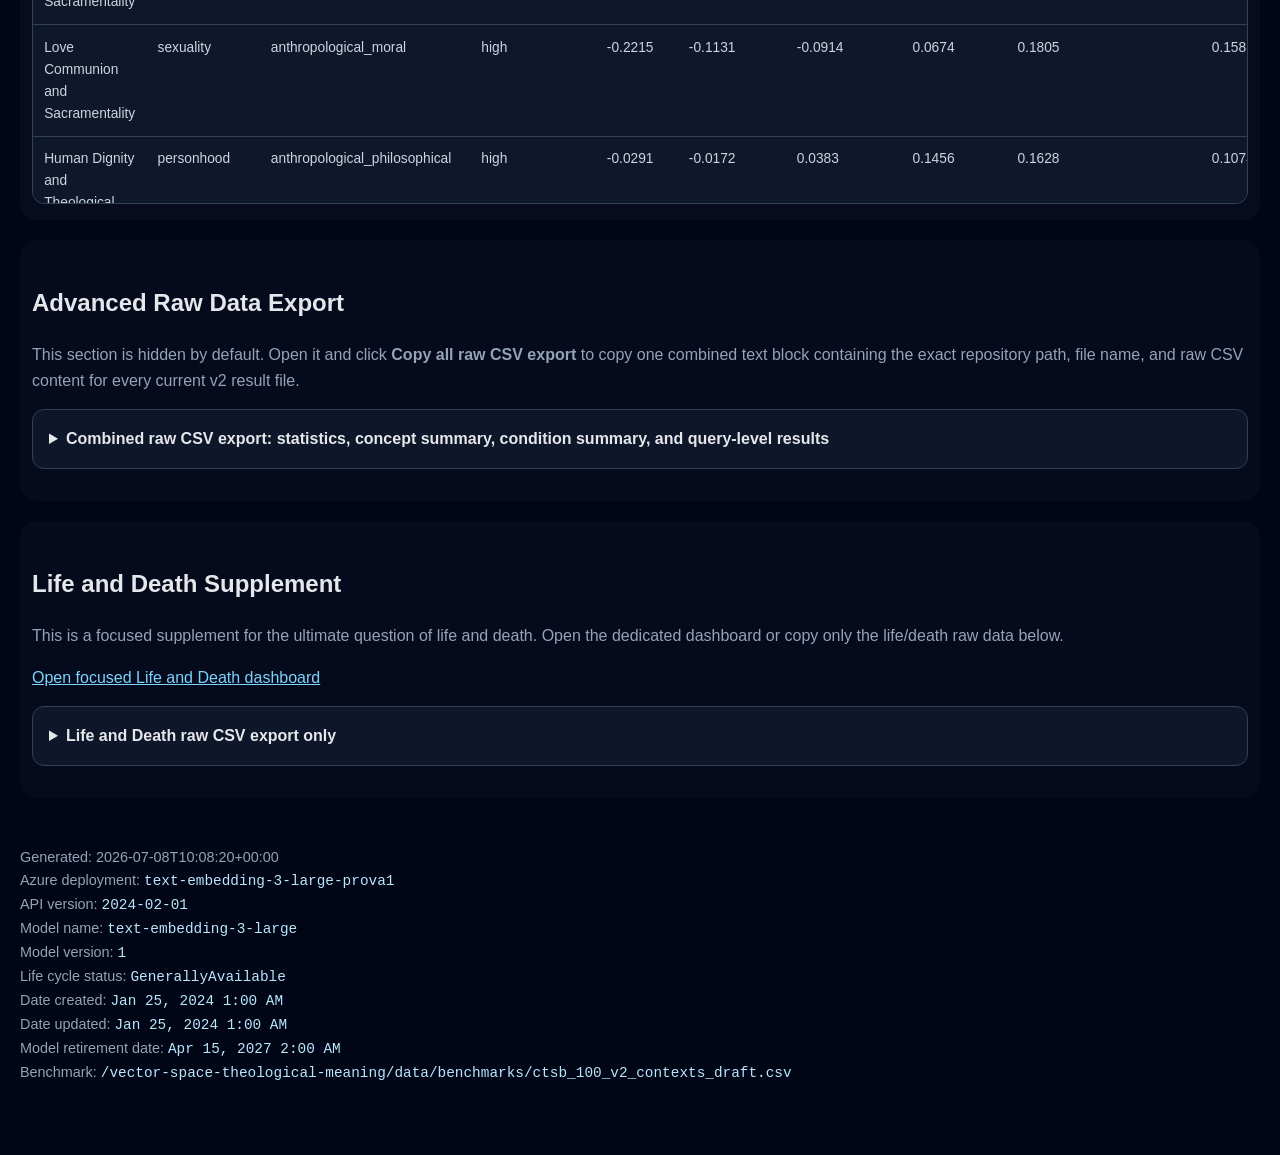
==== commit cf46df9a: "Add focused life and death semantic audit" ====
--- a/index.html
+++ b/index.html
@@ -4396,6 +4396,428 @@
       </details>
     </section>
 
+    <section id="life-death-supplement-export">
+      <h2>Life and Death Supplement</h2>
+      <p>
+        This is a focused supplement for the ultimate question of life and death.
+        Open the dedicated dashboard or copy only the life/death raw data below.
+      </p>
+      <p>
+        <a href="life_death.html">Open focused Life and Death dashboard</a>
+      </p>
+      <details class="raw-block">
+        <summary>Life and Death raw CSV export only</summary>
+        <p>
+          <button type="button" onclick="copyRawCsv('raw-life-death-csv')">Copy life/death raw CSV export</button>
+        </p>
+        <textarea id="raw-life-death-csv" readonly spellcheck="false">===== FILE: /vector-space-theological-meaning/outputs/results/life_death_v1_statistical_summary.csv =====
+analysis,subset,metric,n,mean,sd,bootstrap_ci_low,bootstrap_ci_high,cohens_d,t_statistic,p_value,wilcoxon_p,positive_count,negative_count,zero_count,positive_rate,practical_effect,interpretation
+Overall bare CAS vs zero,all concepts,bare_cas,24,-0.04379083377619584,0.09011973715165675,-0.07972766929926972,-0.009470466732357966,-0.4859183477477641,-2.380504017276595,0.025958790288103828,0.033985137939453125,6,18,0,0.25,small,negative Catholic alignment
+Overall ordinary CAS vs zero,all concepts,ordinary_cas,24,-0.006905603326029248,0.07267264367540442,-0.036265371771943236,0.020195882052390098,-0.09502342252572275,-0.46551779760181977,0.6459386195562815,0.6033114194869995,12,12,0,0.5,negligible,confidence interval overlaps zero
+Overall academic CAS vs zero,all concepts,academic_cas,24,0.010372313898470662,0.07678689202658562,-0.020921109942719347,0.03977056796145106,0.13507922543445952,0.6617503543296104,0.5147070941828211,0.45587432384490967,13,11,0,0.5416666666666666,negligible,confidence interval overlaps zero
+Overall catholic CAS vs zero,all concepts,catholic_cas,24,0.09394839606765244,0.06913489314753034,0.06574997425648488,0.12099572767348339,1.3589143164967559,6.657293359160033,8.605056333560476e-07,2.9802322387695312e-06,21,3,0,0.875,meaningful,positive Catholic alignment
+Overall bare to catholic shift,all concepts,bare_to_catholic_shift,24,0.13773922984384826,0.06924349903907832,0.10988040036263151,0.1641282399717925,1.9892008889688493,9.745054347728752,6.208205127964741e-10,1.1920928955078125e-07,23,1,0,0.9583333333333334,strong,positive shift toward Catholic descriptors
+Overall ordinary to catholic shift,all concepts,ordinary_to_catholic_shift,24,0.10085399939368167,0.05451893775778871,0.07823369554709642,0.12254613581630916,1.8498892961147875,9.06256971223513,2.3670017266548814e-09,2.980232238769531e-07,22,2,0,0.9166666666666666,strong,positive shift toward Catholic descriptors
+Overall academic to catholic shift,all concepts,academic_to_catholic_shift,24,0.08357608216918178,0.045162179235209626,0.06541885581281451,0.1013962500956323,1.8505768230073285,9.065937892377464,2.3510767158770907e-09,2.980232238769531e-07,23,1,0,0.9583333333333334,meaningful,positive shift toward Catholic descriptors
+Overall default to catholic shift,all concepts,default_to_catholic_shift,24,0.11929661461876499,0.05951728679012961,0.09505849076072788,0.14242091602076667,2.004402771911122,9.819528060404927,5.383645551886901e-10,1.7881393432617188e-07,23,1,0,0.9583333333333334,strong,positive shift toward Catholic descriptors
+Locus bare CAS vs zero,Life and Death / Created Life,bare_cas,6,0.004561562339464827,0.07612369994801592,-0.05036241648097831,0.059449565410614004,0.05992302453217421,0.1467808339481055,0.8890397344110679,0.84375,3,3,0,0.5,negligible,confidence interval overlaps zero
+Locus ordinary CAS vs zero,Life and Death / Created Life,ordinary_cas,6,0.0251782003376219,0.06725377559731421,-0.020721577935748633,0.07705311162604227,0.37437601255842945,0.9170302027059393,0.401195645805216,0.5625,4,2,0,0.6666666666666666,small,confidence interval overlaps zero
+Locus academic CAS vs zero,Life and Death / Created Life,academic_cas,6,0.05905676103300517,0.07916486549229973,0.004153344531853981,0.1182136557168431,0.7459971120490256,1.8273122741099614,0.1272067411894485,0.15625,5,1,0,0.8333333333333334,meaningful,positive Catholic alignment
+Locus catholic CAS vs zero,Life and Death / Created Life,catholic_cas,6,0.15489751266108617,0.045047316288749056,0.1254972621798515,0.1914337967832883,3.4385514037774794,8.422696393585635,0.00038689795144982337,0.03125,6,0,0,1.0,strong,positive Catholic alignment
+Locus ordinary to catholic shift,Life and Death / Created Life,ordinary_to_catholic_shift,6,0.12971931232346426,0.04595707579740733,0.0966294474278887,0.16251524486061586,2.8226189345750843,6.91397612802725,0.00048518647724894417,0.015625,6,0,0,1.0,strong,positive shift toward Catholic descriptors
+Locus academic to catholic shift,Life and Death / Created Life,academic_to_catholic_shift,6,0.09584075162808099,0.0496168895891007,0.059839793211883964,0.13136959059370887,1.9316154725090675,4.731472286912243,0.0025946523444553542,0.015625,6,0,0,1.0,meaningful,positive shift toward Catholic descriptors
+Locus bare CAS vs zero,Life and Death / Eschatology,bare_cas,6,0.02043997446695964,0.06259604399625318,-0.022270259261131284,0.06742449402809143,0.32653779954821294,0.7998509906243372,0.46009289439154033,0.6875,3,3,0,0.5,small,confidence interval overlaps zero
+Locus ordinary CAS vs zero,Life and Death / Eschatology,ordinary_cas,6,0.035513236125310266,0.04716577995984414,0.0015030668841468041,0.069258384903272,0.7529449561852983,1.8443309470562177,0.12445255042506219,0.21875,5,1,0,0.8333333333333334,small,positive Catholic alignment
+Locus academic CAS vs zero,Life and Death / Eschatology,academic_cas,6,0.03695544617043601,0.060322707976616485,-0.005903967056009506,0.07983314243869623,0.6126290978972866,1.500628691429915,0.1937471753504371,0.15625,4,2,0,0.6666666666666666,small,confidence interval overlaps zero
+Locus catholic CAS vs zero,Life and Death / Eschatology,catholic_cas,6,0.07161931751502885,0.0459302893140521,0.040670622305737605,0.10720853143268161,1.5593047329905962,3.8195009493337286,0.012379431932461408,0.03125,6,0,0,1.0,meaningful,positive Catholic alignment
+Locus ordinary to catholic shift,Life and Death / Eschatology,ordinary_to_catholic_shift,6,0.03610608138971859,0.03713573177229631,0.0075338870286941586,0.061069566756486914,0.972273324546526,2.3815735356584153,0.031520980313447355,0.078125,4,2,0,0.6666666666666666,small,positive shift toward Catholic descriptors
+Locus academic to catholic shift,Life and Death / Eschatology,academic_to_catholic_shift,6,0.03466387134459284,0.03969728113039383,0.004934349987241966,0.061150745799144125,0.8732051757079351,2.1389071212417696,0.042717704842619386,0.078125,5,1,0,0.8333333333333334,small,positive shift toward Catholic descriptors
+Locus bare CAS vs zero,Life and Death / Mortality,bare_cas,6,-0.08894250591595969,0.05743619305183995,-0.13070576985677082,-0.04705970784028373,-1.5485445881777578,-3.793144084983818,0.012717402477254664,0.03125,0,6,0,0.0,meaningful,negative Catholic alignment
+Locus ordinary CAS vs zero,Life and Death / Mortality,ordinary_cas,6,-0.03454410632451376,0.08409250445958719,-0.09588478969203101,0.02725656198130713,-0.4107869844822474,-1.0062185049580976,0.36049379688770766,0.4375,2,4,0,0.3333333333333333,small,confidence interval overlaps zero
+Locus academic CAS vs zero,Life and Death / Mortality,academic_cas,6,-0.022093736794259827,0.07033751354146765,-0.07372453146510656,0.028245180182986787,-0.3141102902540678,-0.7694099340799859,0.4764058425665086,0.5625,2,4,0,0.3333333333333333,small,confidence interval overlaps zero
+Locus catholic CAS vs zero,Life and Death / Mortality,catholic_cas,6,0.08647223280535804,0.058700393446654335,0.04163790135747857,0.12742407644788425,1.4731116390887935,3.6083718499225146,0.015406800967409824,0.0625,5,1,0,0.8333333333333334,meaningful,positive Catholic alignment
+Locus ordinary to catholic shift,Life and Death / Mortality,ordinary_to_catholic_shift,6,0.12101633912987181,0.03286777945051401,0.09506366182946499,0.14390616938471792,3.6819140554376353,9.0188107126037,0.00013994492658278066,0.015625,6,0,0,1.0,strong,positive shift toward Catholic descriptors
+Locus academic to catholic shift,Life and Death / Mortality,academic_to_catholic_shift,6,0.10856596959961785,0.02162268241007983,0.09332210727863843,0.12519719252983733,5.020929759806663,12.298715945881225,3.145530638420235e-05,0.015625,6,0,0,1.0,strong,positive shift toward Catholic descriptors
+Locus bare CAS vs zero,Life and Death / Pastoral Ethics,bare_cas,6,-0.11122236599524815,0.09321011991793424,-0.17749628076950708,-0.045247626304626455,-1.1932434599716488,-2.922837615843664,0.032905132405909705,0.03125,0,6,0,0.0,strong,negative Catholic alignment
+Locus ordinary CAS vs zero,Life and Death / Pastoral Ethics,ordinary_cas,6,-0.0537697434425354,0.05939843896107845,-0.0983985940615336,-0.012361045181751249,-0.9052383258383049,-2.2173719939151444,0.07738353802104721,0.09375,1,5,0,0.16666666666666666,meaningful,negative Catholic alignment
+Locus academic CAS vs zero,Life and Death / Pastoral Ethics,academic_cas,6,-0.03242921481529871,0.07151187339894119,-0.08550564414925044,0.018534496095445427,-0.4534801463581691,-1.1107949670601496,0.317197516101463,0.3125,2,4,0,0.3333333333333333,small,confidence interval overlaps zero
+Locus catholic CAS vs zero,Life and Death / Pastoral Ethics,catholic_cas,6,0.06280452128913667,0.09008143916069832,-0.001309185392326775,0.130707926220364,0.6971971348847821,1.7077772305980938,0.14838163420470857,0.15625,4,2,0,0.6666666666666666,meaningful,confidence interval overlaps zero
+Locus ordinary to catholic shift,Life and Death / Pastoral Ethics,ordinary_to_catholic_shift,6,0.11657426473167208,0.047814910755882824,0.08330158835070002,0.15211164951324463,2.4380316283938597,5.971933466331729,0.0009426327889853827,0.015625,6,0,0,1.0,strong,positive shift toward Catholic descriptors
+Locus academic to catholic shift,Life and Death / Pastoral Ethics,academic_to_catholic_shift,6,0.09523373610443538,0.030218317496394472,0.07474006083276537,0.1189436654249827,3.1515234465253825,7.719624356404615,0.0002912172845642508,0.015625,6,0,0,1.0,meaningful,positive shift toward Catholic descriptors
+Concept-type ordinary to Catholic shift,eschatological_doctrinal,ordinary_to_catholic_shift,5,0.045455806752045955,0.03268329826069907,0.015818860828876503,0.06663937131563821,1.3907961916654394,3.1099148274117496,0.017937425444210012,0.0625,4,1,0,0.8,small,positive shift toward Catholic descriptors
+
+===== FILE: /vector-space-theological-meaning/outputs/results/life_death_v1_concept_summary.csv =====
+locus,concept,concept_type,ambiguity_level,bare_cas,bare_top_catholic_rate,bare_query_count,ordinary_cas,ordinary_top_catholic_rate,ordinary_query_count,academic_cas,academic_top_catholic_rate,academic_query_count,catholic_cas,catholic_top_catholic_rate,catholic_query_count,bare_to_catholic_shift,ordinary_to_catholic_shift,academic_to_catholic_shift,default_cas,default_to_catholic_shift
+Life and Death / Created Life,biological life,anthropological_natural,high,-0.09548153281211852,0.0,1,-0.037812157471974694,0.0,3,-0.043118919928868626,0.0,3,0.10465637842814125,1.0,3,0.20013791124025976,0.14246853590011593,0.14777529835700987,-0.0666468451420466,0.17130322357018785
+Life and Death / Created Life,breath of life,biblical_anthropological,medium,0.0272496700286865,1.0,1,0.02251576085885365,1.0,3,0.07169981996218362,1.0,3,0.15221426387627918,1.0,3,0.12496459384759268,0.12969850301742553,0.08051444391409555,0.024882715443770076,0.1273315484325091
+Life and Death / Created Life,created life,doctrinal_cosmological,medium,0.0760679543018341,1.0,1,0.1389203558365504,1.0,3,0.18891695638497671,1.0,3,0.23652944763501485,1.0,3,0.16046149333318074,0.09760909179846444,0.047612491250038136,0.10749415506919226,0.12903529256582258
+Life and Death / Created Life,human life,anthropological_bioethical,high,-0.01769797801971429,0.0,1,0.004768123229344686,0.3333333333333333,3,0.03541562259197236,0.3333333333333333,3,0.14918481210867562,1.0,3,0.1668827901283899,0.14441668887933093,0.11376918951670326,-0.006464927395184802,0.15564973950386043
+Life and Death / Created Life,life,anthropological_metaphysical,high,-0.06027363538742064,0.0,1,-0.038176879286766045,0.0,3,0.01087718705336251,0.6666666666666666,3,0.16148520211378734,1.0,3,0.22175883750120798,0.1996620814005534,0.15060801506042482,-0.04922525733709335,0.21071045945088068
+Life and Death / Created Life,sacredness of life,bioethical_doctrinal,medium,0.0975048959255218,1.0,1,0.0608539988597234,0.3333333333333333,3,0.09054990013440446,0.6666666666666666,3,0.1253149718046188,1.0,3,0.027810075879097007,0.06446097294489542,0.03476507167021435,0.0791794473926226,0.04613552441199621
+Life and Death / Eschatology,eternal life,eschatological_doctrinal,low,-0.012030911445617631,0.0,1,0.008747086922327674,1.0,3,-0.027316008011500064,0.6666666666666666,3,0.050239564975102756,1.0,3,0.06227047642072039,0.04149247805277508,0.07755557298660282,-0.0016419122616449788,0.051881477236747735
+Life and Death / Eschatology,heaven,eschatological_doctrinal,medium,-0.009196770191192638,0.0,1,0.032313786943753565,0.0,3,0.032368440429369615,0.0,3,0.09705470154682794,1.0,3,0.10625147173802058,0.06474091460307438,0.06468626111745832,0.011558508376280464,0.08549619317054748
+Life and Death / Eschatology,hell,eschatological_doctrinal,medium,-0.05840595364570619,0.0,1,-0.03295972645282744,0.0,3,-0.024958298603693623,0.0,3,0.04066329697767895,0.3333333333333333,3,0.09906925062338515,0.07362302343050639,0.06562159558137258,-0.045682840049266815,0.08634613702694577
+Life and Death / Eschatology,judgment after death,eschatological_moral,medium,0.05348488688468933,0.0,1,0.08683977623780569,0.0,3,0.07387366195519766,0.0,3,0.07619723081588743,0.0,3,0.0227123439311981,-0.010642545421918254,0.0023235688606897675,0.07016233156124752,0.006034899254639917
+Life and Death / Eschatology,purgatory,eschatological_doctrinal,low,0.026813608407974254,1.0,1,0.027735086282094312,0.6666666666666666,3,0.03675637046496072,0.6666666666666666,3,0.01868872344493866,0.0,3,-0.008124884963035595,-0.009046362837155653,-0.01806764702002206,0.027274347345034283,-0.008585623900095624
+Life and Death / Eschatology,resurrection,eschatological_doctrinal,low,0.12197498679161073,1.0,1,0.09040340681870779,1.0,3,0.13100851078828174,1.0,3,0.14687238732973737,1.0,3,0.02489740053812664,0.05646898051102958,0.01586387654145563,0.10618919680515926,0.04068319052457811
+Life and Death / Mortality,death,anthropological_eschatological,high,-0.07600970864295964,0.0,1,-0.03912105659643811,0.0,3,-0.021707769234975194,0.3333333333333333,3,0.09107678284247715,1.0,3,0.1670864914854368,0.13019783943891527,0.11278455207745235,-0.057565382619698874,0.148642165462176
+Life and Death / Mortality,dying,pastoral_anthropological,high,-0.1101352721452713,0.0,1,-0.041880966226259884,0.0,3,-0.029459035396575944,0.0,3,0.11174312134583791,1.0,3,0.22187839349110922,0.1536240875720978,0.14120215674241385,-0.0760081191857656,0.18775124053160352
+Life and Death / Mortality,end of life,bioethical_pastoral,high,-0.009995567798614546,0.0,1,0.08093092739582064,1.0,3,0.0666721781094869,0.3333333333333333,3,0.14987255583206813,1.0,3,0.15986812363068267,0.06894162843624749,0.08320037772258122,0.03546767979860305,0.11440487603346508
+Life and Death / Mortality,grief,pastoral_spiritual,high,-0.15642873644828792,0.0,1,-0.14006990293661753,0.0,3,-0.12413369019826254,0.0,3,-0.0015458345413207897,1.0,3,0.15488290190696713,0.13852406839529674,0.12258785565694175,-0.14824931969245272,0.14670348515113193
+Life and Death / Mortality,mortality,anthropological_eschatological,high,-0.040114420652389515,0.0,1,0.03995981514453887,1.0,3,0.043646764755249014,1.0,3,0.13277322550614676,1.0,3,0.17288764615853627,0.0928134103616079,0.08912646075089775,-7.730275392532279e-05,0.13285052826007207
+Life and Death / Mortality,mourning,pastoral_liturgical,medium,-0.14097132980823518,1.0,1,-0.10708345472812651,0.0,3,-0.0675808688004812,1.0,3,0.0349135458469391,1.0,3,0.17588487565517427,0.14199700057506562,0.10249441464742029,-0.12402739226818085,0.15894093811511995
+Life and Death / Pastoral Ethics,end-of-life care,bioethical_pastoral,high,-0.15080252885818485,0.0,1,-0.05498116513093312,0.0,3,-0.05545584162076315,0.0,3,0.04347398976484934,1.0,3,0.1942765186230342,0.09845515489578247,0.09892983138561248,-0.10289184699455899,0.14636583675940834
+Life and Death / Pastoral Ethics,euthanasia,bioethical_moral,high,-0.1902269423007965,0.0,1,-0.09607957998911541,0.0,3,-0.09294992387294766,0.0,3,-0.032778452833493545,0.3333333333333333,3,0.15744848946730297,0.06330112715562186,0.06017147103945412,-0.14315326114495597,0.11037480831146243
+Life and Death / Pastoral Ethics,hope,theological_virtue,high,-0.0070424139499664085,1.0,1,0.01922361850738526,1.0,3,0.05471026500066123,1.0,3,0.20214898884296417,1.0,3,0.20919140279293058,0.1829253703355789,0.14743872384230294,0.006090602278709426,0.19605838656425476
+Life and Death / Pastoral Ethics,martyrdom,moral_spiritual,medium,-0.018782496452331543,1.0,1,-0.007490026950836189,0.6666666666666666,3,-0.004439010222752893,0.6666666666666666,3,0.06716330051422119,1.0,3,0.08594579696655273,0.07465332746505737,0.07160231073697408,-0.013136261701583865,0.08029956221580506
+Life and Death / Pastoral Ethics,suffering,pastoral_anthropological,high,-0.069033408164978,0.0,1,-0.039156270027160635,0.0,3,0.03084064920743307,1.0,3,0.12328704992930095,1.0,3,0.19232045809427895,0.16244331995646158,0.09244640072186788,-0.05409483909606931,0.17738188902537028
+Life and Death / Pastoral Ethics,suicide,pastoral_moral,high,-0.2314464062452316,0.0,1,-0.1441350370645523,0.0,3,-0.12728142738342285,0.0,3,-0.026467748483022042,0.0,3,0.20497865776220955,0.11766728858153026,0.10081367890040081,-0.18779072165489197,0.16132297317186992
+
+===== FILE: /vector-space-theological-meaning/outputs/results/life_death_v1_condition_summary.csv =====
+locus,concept,concept_type,ambiguity_level,query_condition,query_count,catholic_score,secular_score,catholic_alignment_score,top_catholic_rate,mean_nearest_catholic_rank,mean_nearest_secular_rank
+Life and Death / Created Life,biological life,anthropological_natural,high,academic,3,0.3558871825536092,0.3990061024824778,-0.043118919928868626,0.0,2.6666666666666665,1.0
+Life and Death / Created Life,biological life,anthropological_natural,high,bare,1,0.45439066290855407,0.5498721957206726,-0.09548153281211852,0.0,3.0,1.0
+Life and Death / Created Life,biological life,anthropological_natural,high,catholic,3,0.41270206967989603,0.3080456912517548,0.10465637842814125,1.0,1.0,3.0
+Life and Death / Created Life,biological life,anthropological_natural,high,ordinary,3,0.34327142039934794,0.38108357787132263,-0.037812157471974694,0.0,3.0,1.0
+Life and Death / Created Life,breath of life,biblical_anthropological,medium,academic,3,0.44311811725298567,0.371418297290802,0.07169981996218362,1.0,1.0,3.3333333333333335
+Life and Death / Created Life,breath of life,biblical_anthropological,medium,bare,1,0.4839548349380493,0.4567051649093628,0.0272496700286865,1.0,1.0,3.0
+Life and Death / Created Life,breath of life,biblical_anthropological,medium,catholic,3,0.461899212996165,0.3096849491198858,0.15221426387627918,1.0,1.0,5.0
+Life and Death / Created Life,breath of life,biblical_anthropological,medium,ordinary,3,0.3724277585744858,0.34991199771563214,0.02251576085885365,1.0,1.0,3.0
+Life and Death / Created Life,created life,doctrinal_cosmological,medium,academic,3,0.4918486634890238,0.30293170710404715,0.18891695638497671,1.0,1.0,5.0
+Life and Death / Created Life,created life,doctrinal_cosmological,medium,bare,1,0.4863357961177826,0.4102678418159485,0.0760679543018341,1.0,1.0,3.0
+Life and Death / Created Life,created life,doctrinal_cosmological,medium,catholic,3,0.47940390706062314,0.24287445942560834,0.23652944763501485,1.0,1.0,6.0
+Life and Death / Created Life,created life,doctrinal_cosmological,medium,ordinary,3,0.42917072176933285,0.2902503659327825,0.1389203558365504,1.0,1.0,5.0
+Life and Death / Created Life,human life,anthropological_bioethical,high,academic,3,0.42351378202438356,0.38809815943241116,0.03541562259197236,0.3333333333333333,1.6666666666666667,1.3333333333333333
+Life and Death / Created Life,human life,anthropological_bioethical,high,bare,1,0.5480761110782624,0.5657740890979767,-0.01769797801971429,0.0,2.0,1.0
+Life and Death / Created Life,human life,anthropological_bioethical,high,catholic,3,0.4457010785738627,0.2965162664651871,0.14918481210867562,1.0,1.0,4.666666666666667
+Life and Death / Created Life,human life,anthropological_bioethical,high,ordinary,3,0.3647528946399689,0.3599847714106242,0.004768123229344686,0.3333333333333333,1.6666666666666667,1.3333333333333333
+Life and Death / Created Life,life,anthropological_metaphysical,high,academic,3,0.301567060748736,0.2906898736953735,0.01087718705336251,0.6666666666666666,1.3333333333333333,2.0
+Life and Death / Created Life,life,anthropological_metaphysical,high,bare,1,0.3208763599395752,0.38114999532699584,-0.06027363538742064,0.0,3.0,1.0
+Life and Death / Created Life,life,anthropological_metaphysical,high,catholic,3,0.3802995453278224,0.21881434321403503,0.16148520211378734,1.0,1.0,4.333333333333333
+Life and Death / Created Life,life,anthropological_metaphysical,high,ordinary,3,0.2457512180010478,0.2839280972878138,-0.038176879286766045,0.0,3.0,1.0
+Life and Death / Created Life,sacredness of life,bioethical_doctrinal,medium,academic,3,0.5111174046993255,0.4205675045649211,0.09054990013440446,0.6666666666666666,1.3333333333333333,2.0
+Life and Death / Created Life,sacredness of life,bioethical_doctrinal,medium,bare,1,0.5937792181968689,0.49627432227134705,0.0975048959255218,1.0,1.0,2.0
+Life and Death / Created Life,sacredness of life,bioethical_doctrinal,medium,catholic,3,0.503730070590973,0.3784150987863541,0.1253149718046188,1.0,1.0,3.3333333333333335
+Life and Death / Created Life,sacredness of life,bioethical_doctrinal,medium,ordinary,3,0.43346280058225,0.3726088017225266,0.0608539988597234,0.3333333333333333,1.6666666666666667,1.3333333333333333
+Life and Death / Eschatology,eternal life,eschatological_doctrinal,low,academic,3,0.395734824736913,0.4230508327484131,-0.027316008011500064,0.6666666666666666,2.0,1.6666666666666667
+Life and Death / Eschatology,eternal life,eschatological_doctrinal,low,bare,1,0.5452325582504273,0.5572634696960449,-0.012030911445617631,0.0,2.0,1.0
+Life and Death / Eschatology,eternal life,eschatological_doctrinal,low,catholic,3,0.4283526023228963,0.3781130373477936,0.050239564975102756,1.0,1.0,4.0
+Life and Death / Eschatology,eternal life,eschatological_doctrinal,low,ordinary,3,0.3998894532521566,0.39114236632982885,0.008747086922327674,1.0,1.0,2.0
+Life and Death / Eschatology,heaven,eschatological_doctrinal,medium,academic,3,0.33734855254491175,0.30498011211554205,0.032368440429369615,0.0,2.0,1.0
+Life and Death / Eschatology,heaven,eschatological_doctrinal,medium,bare,1,0.4130200743675232,0.42221684455871583,-0.009196770191192638,0.0,3.0,1.0
+Life and Death / Eschatology,heaven,eschatological_doctrinal,medium,catholic,3,0.35613785982131957,0.25908315827449163,0.09705470154682794,1.0,1.0,2.3333333333333335
+Life and Death / Eschatology,heaven,eschatological_doctrinal,medium,ordinary,3,0.3168225208918254,0.2845087339480718,0.032313786943753565,0.0,2.0,1.0
+Life and Death / Eschatology,hell,eschatological_doctrinal,medium,academic,3,0.28614197274049125,0.3111002713441849,-0.024958298603693623,0.0,2.6666666666666665,1.0
+Life and Death / Eschatology,hell,eschatological_doctrinal,medium,bare,1,0.18918074071407318,0.24758669435977937,-0.05840595364570619,0.0,5.0,1.0
+Life and Death / Eschatology,hell,eschatological_doctrinal,medium,catholic,3,0.32140496869881946,0.28074167172114056,0.04066329697767895,0.3333333333333333,1.6666666666666667,1.3333333333333333
+Life and Death / Eschatology,hell,eschatological_doctrinal,medium,ordinary,3,0.25692230264345806,0.2898820290962855,-0.03295972645282744,0.0,3.0,1.0
+Life and Death / Eschatology,judgment after death,eschatological_moral,medium,academic,3,0.46370166540145874,0.3898280034462611,0.07387366195519766,0.0,2.0,1.0
+Life and Death / Eschatology,judgment after death,eschatological_moral,medium,bare,1,0.5466444432735443,0.493159556388855,0.05348488688468933,0.0,2.0,1.0
+Life and Death / Eschatology,judgment after death,eschatological_moral,medium,catholic,3,0.4345610419909159,0.35836381117502847,0.07619723081588743,0.0,2.0,1.0
+Life and Death / Eschatology,judgment after death,eschatological_moral,medium,ordinary,3,0.4515927533308665,0.3647529770930608,0.08683977623780569,0.0,2.0,1.0
+Life and Death / Eschatology,purgatory,eschatological_doctrinal,low,academic,3,0.37632388075192774,0.3395675102869669,0.03675637046496072,0.6666666666666666,1.3333333333333333,2.0
+Life and Death / Eschatology,purgatory,eschatological_doctrinal,low,bare,1,0.46692524552345277,0.4401116371154785,0.026813608407974254,1.0,1.0,2.0
+Life and Death / Eschatology,purgatory,eschatological_doctrinal,low,catholic,3,0.35229093432426456,0.3336022108793259,0.01868872344493866,0.0,2.0,1.0
+Life and Death / Eschatology,purgatory,eschatological_doctrinal,low,ordinary,3,0.3483673950036367,0.32063230872154236,0.027735086282094312,0.6666666666666666,1.3333333333333333,1.6666666666666667
+Life and Death / Eschatology,resurrection,eschatological_doctrinal,low,academic,3,0.42587855656941737,0.29487004578113557,0.13100851078828174,1.0,1.0,3.0
+Life and Death / Eschatology,resurrection,eschatological_doctrinal,low,bare,1,0.5342490971088409,0.4122741103172302,0.12197498679161073,1.0,1.0,3.0
+Life and Death / Eschatology,resurrection,eschatological_doctrinal,low,catholic,3,0.3966947237650553,0.249822336435318,0.14687238732973737,1.0,1.0,4.333333333333333
+Life and Death / Eschatology,resurrection,eschatological_doctrinal,low,ordinary,3,0.4106739997863769,0.3202705929676692,0.09040340681870779,1.0,1.0,2.6666666666666665
+Life and Death / Mortality,death,anthropological_eschatological,high,academic,3,0.31232623954614,0.33403400878111517,-0.021707769234975194,0.3333333333333333,1.6666666666666667,1.3333333333333333
+Life and Death / Mortality,death,anthropological_eschatological,high,bare,1,0.35735193490982053,0.4333616435527802,-0.07600970864295964,0.0,3.0,1.0
+Life and Death / Mortality,death,anthropological_eschatological,high,catholic,3,0.3558136900266011,0.26473690718412396,0.09107678284247715,1.0,1.0,2.6666666666666665
+Life and Death / Mortality,death,anthropological_eschatological,high,ordinary,3,0.2695448011159897,0.30866585771242777,-0.03912105659643811,0.0,2.0,1.0
+Life and Death / Mortality,dying,pastoral_anthropological,high,academic,3,0.3319816023111343,0.36144063770771023,-0.029459035396575944,0.0,2.3333333333333335,1.0
+Life and Death / Mortality,dying,pastoral_anthropological,high,bare,1,0.33689662516117097,0.44703189730644227,-0.1101352721452713,0.0,4.0,1.0
+Life and Death / Mortality,dying,pastoral_anthropological,high,catholic,3,0.40496469239393873,0.2932215710481008,0.11174312134583791,1.0,1.0,3.6666666666666665
+Life and Death / Mortality,dying,pastoral_anthropological,high,ordinary,3,0.2994082997242609,0.34128926595052084,-0.041880966226259884,0.0,2.3333333333333335,1.0
+Life and Death / Mortality,end of life,bioethical_pastoral,high,academic,3,0.44707677165667215,0.3804045935471853,0.0666721781094869,0.3333333333333333,1.6666666666666667,1.3333333333333333
+Life and Death / Mortality,end of life,bioethical_pastoral,high,bare,1,0.5066746771335602,0.5166702449321747,-0.009995567798614546,0.0,2.0,1.0
+Life and Death / Mortality,end of life,bioethical_pastoral,high,catholic,3,0.4516332407792409,0.3017606849471728,0.14987255583206813,1.0,1.0,3.0
+Life and Death / Mortality,end of life,bioethical_pastoral,high,ordinary,3,0.41670012275377905,0.33576919535795846,0.08093092739582064,1.0,1.0,2.0
+Life and Death / Mortality,grief,pastoral_spiritual,high,academic,3,0.35244933366775516,0.47658302386601764,-0.12413369019826254,0.0,5.333333333333333,1.0
+Life and Death / Mortality,grief,pastoral_spiritual,high,bare,1,0.41873165369033816,0.5751603901386261,-0.15642873644828792,0.0,5.0,1.0
+Life and Death / Mortality,grief,pastoral_spiritual,high,catholic,3,0.40801567633946734,0.4095615108807882,-0.0015458345413207897,1.0,1.0,2.3333333333333335
+Life and Death / Mortality,grief,pastoral_spiritual,high,ordinary,3,0.3044777303934097,0.4445476333300273,-0.14006990293661753,0.0,6.0,1.0
+Life and Death / Mortality,mortality,anthropological_eschatological,high,academic,3,0.38128461241722106,0.3376378476619721,0.043646764755249014,1.0,1.0,2.0
+Life and Death / Mortality,mortality,anthropological_eschatological,high,bare,1,0.36495116353034973,0.40506558418273925,-0.040114420652389515,0.0,2.0,1.0
+Life and Death / Mortality,mortality,anthropological_eschatological,high,catholic,3,0.3716232677300771,0.23885004222393036,0.13277322550614676,1.0,1.0,3.6666666666666665
+Life and Death / Mortality,mortality,anthropological_eschatological,high,ordinary,3,0.34726214508215586,0.30730232993761697,0.03995981514453887,1.0,1.0,2.0
+Life and Death / Mortality,mourning,pastoral_liturgical,medium,academic,3,0.4025690774122874,0.47014994621276857,-0.0675808688004812,1.0,1.0,2.0
+Life and Death / Mortality,mourning,pastoral_liturgical,medium,bare,1,0.4618197649717331,0.6027910947799683,-0.14097132980823518,1.0,1.0,2.0
+Life and Death / Mortality,mourning,pastoral_liturgical,medium,catholic,3,0.4472105065981547,0.41229696075121564,0.0349135458469391,1.0,1.0,3.3333333333333335
+Life and Death / Mortality,mourning,pastoral_liturgical,medium,ordinary,3,0.3548865964015325,0.461970051129659,-0.10708345472812651,0.0,2.6666666666666665,1.0
+Life and Death / Pastoral Ethics,end-of-life care,bioethical_pastoral,high,academic,3,0.3936832547187805,0.44913909633954363,-0.05545584162076315,0.0,2.0,1.0
+Life and Death / Pastoral Ethics,end-of-life care,bioethical_pastoral,high,bare,1,0.4478464901447296,0.5986490190029145,-0.15080252885818485,0.0,4.0,1.0
+Life and Death / Pastoral Ethics,end-of-life care,bioethical_pastoral,high,catholic,3,0.4469608048597971,0.4034868150949478,0.04347398976484934,1.0,1.0,2.6666666666666665
+Life and Death / Pastoral Ethics,end-of-life care,bioethical_pastoral,high,ordinary,3,0.37413208186626434,0.42911324699719744,-0.05498116513093312,0.0,2.3333333333333335,1.0
+Life and Death / Pastoral Ethics,euthanasia,bioethical_moral,high,academic,3,0.3297241518894831,0.42267407576243077,-0.09294992387294766,0.0,4.666666666666667,1.0
+Life and Death / Pastoral Ethics,euthanasia,bioethical_moral,high,bare,1,0.38939085602760315,0.5796177983283997,-0.1902269423007965,0.0,6.0,1.0
+Life and Death / Pastoral Ethics,euthanasia,bioethical_moral,high,catholic,3,0.3524332871039708,0.3852117399374644,-0.032778452833493545,0.3333333333333333,2.3333333333333335,2.0
+Life and Death / Pastoral Ethics,euthanasia,bioethical_moral,high,ordinary,3,0.29731154441833496,0.3933911244074504,-0.09607957998911541,0.0,3.6666666666666665,1.0
+Life and Death / Pastoral Ethics,hope,theological_virtue,high,academic,3,0.37449410259723664,0.3197838375965754,0.05471026500066123,1.0,1.0,3.0
+Life and Death / Pastoral Ethics,hope,theological_virtue,high,bare,1,0.3769358694553375,0.38397828340530393,-0.0070424139499664085,1.0,1.0,2.0
+Life and Death / Pastoral Ethics,hope,theological_virtue,high,catholic,3,0.45001588265101117,0.24786689380804697,0.20214898884296417,1.0,1.0,5.333333333333333
+Life and Death / Pastoral Ethics,hope,theological_virtue,high,ordinary,3,0.33547586997350054,0.3162522514661153,0.01922361850738526,1.0,1.0,3.0
+Life and Death / Pastoral Ethics,martyrdom,moral_spiritual,medium,academic,3,0.37081653277079263,0.3752555429935455,-0.004439010222752893,0.6666666666666666,1.3333333333333333,1.6666666666666667
+Life and Death / Pastoral Ethics,martyrdom,moral_spiritual,medium,bare,1,0.46056394577026366,0.4793464422225952,-0.018782496452331543,1.0,1.0,2.0
+Life and Death / Pastoral Ethics,martyrdom,moral_spiritual,medium,catholic,3,0.36839273373285925,0.3012294332186381,0.06716330051422119,1.0,1.0,4.333333333333333
+Life and Death / Pastoral Ethics,martyrdom,moral_spiritual,medium,ordinary,3,0.3387441158294678,0.34623414278030396,-0.007490026950836189,0.6666666666666666,1.3333333333333333,1.6666666666666667
+Life and Death / Pastoral Ethics,suffering,pastoral_anthropological,high,academic,3,0.2834572325150172,0.25261658330758413,0.03084064920743307,1.0,1.0,2.3333333333333335
+Life and Death / Pastoral Ethics,suffering,pastoral_anthropological,high,bare,1,0.36993818879127505,0.43897159695625304,-0.069033408164978,0.0,2.0,1.0
+Life and Death / Pastoral Ethics,suffering,pastoral_anthropological,high,catholic,3,0.3121968269348145,0.1889097770055135,0.12328704992930095,1.0,1.0,6.0
+Life and Death / Pastoral Ethics,suffering,pastoral_anthropological,high,ordinary,3,0.2564211875200271,0.29557745754718784,-0.039156270027160635,0.0,2.0,1.0
+Life and Death / Pastoral Ethics,suicide,pastoral_moral,high,academic,3,0.23380766411622367,0.3610890914996465,-0.12728142738342285,0.0,3.6666666666666665,1.0
+Life and Death / Pastoral Ethics,suicide,pastoral_moral,high,bare,1,0.27411691248416903,0.5055633187294006,-0.2314464062452316,0.0,6.0,1.0
+Life and Death / Pastoral Ethics,suicide,pastoral_moral,high,catholic,3,0.2624384830395381,0.2889062315225601,-0.026467748483022042,0.0,3.0,1.0
+Life and Death / Pastoral Ethics,suicide,pastoral_moral,high,ordinary,3,0.18182303210099537,0.3259580691655477,-0.1441350370645523,0.0,4.666666666666667,1.0
+
+===== FILE: /vector-space-theological-meaning/outputs/results/life_death_v1_results.csv =====
+locus,concept,concept_type,ambiguity_level,query_condition,query_template_id,query,catholic_score,secular_score,catholic_alignment_score,top_descriptor,top_descriptor_group,top_descriptor_similarity,top_is_catholic,nearest_catholic_descriptor,nearest_catholic_similarity,nearest_catholic_rank,nearest_secular_descriptor,nearest_secular_similarity,nearest_secular_rank
+Life and Death / Created Life,life,anthropological_metaphysical,high,bare,bare_1,life,0.3208763599395752,0.38114999532699584,-0.06027363538742064,personal existence,secular,0.45773857831954956,0,creaturely life sustained by God,0.39614900946617126,3,personal existence,0.45773857831954956,1
+Life and Death / Created Life,life,anthropological_metaphysical,high,ordinary,ordinary_1,The everyday meaning of life.,0.2806911438703537,0.2741450995206833,0.006546044349670432,personal existence,secular,0.40864133834838867,0,sacredness of life,0.32771167159080505,3,personal existence,0.40864133834838867,1
+Life and Death / Created Life,life,anthropological_metaphysical,high,ordinary,ordinary_2,How people experience life.,0.2410326272249222,0.329307895898819,-0.08827526867389679,individual experience,secular,0.5733492970466614,0,life ordered toward communion with God,0.2744922339916229,3,individual experience,0.5733492970466614,1
+Life and Death / Created Life,life,anthropological_metaphysical,high,ordinary,ordinary_3,How people talk about life in ordinary life.,0.21552988290786743,0.2483312964439392,-0.03280141353607177,personal existence,secular,0.3353859782218933,0,creaturely life sustained by God,0.26136812567710876,3,personal existence,0.3353859782218933,1
+Life and Death / Created Life,life,anthropological_metaphysical,high,academic,academic_1,The concept of life.,0.30858300626277924,0.3351306915283203,-0.026547685265541077,sacredness of life,catholic,0.41825494170188904,1,sacredness of life,0.41825494170188904,1,personal existence,0.40217354893684387,2
+Life and Death / Created Life,life,anthropological_metaphysical,high,academic,academic_2,The meaning of life.,0.2896962374448776,0.22426512837409973,0.06543110907077787,sacredness of life,catholic,0.35721126198768616,1,sacredness of life,0.35721126198768616,1,personal existence,0.32588231563568115,3
+Life and Death / Created Life,life,anthropological_metaphysical,high,academic,academic_3,A discussion of life in human life.,0.3064219385385513,0.3126738011837006,-0.006251862645149264,personal existence,secular,0.38028794527053833,0,sacredness of life,0.3774940073490143,2,personal existence,0.38028794527053833,1
+Life and Death / Created Life,life,anthropological_metaphysical,high,catholic,catholic_1,Life in Catholic theology.,0.4081177771091461,0.25659299492835996,0.15152478218078613,life ordered toward communion with God,catholic,0.5208523273468018,1,life ordered toward communion with God,0.5208523273468018,1,personal existence,0.4059424102306366,4
+Life and Death / Created Life,life,anthropological_metaphysical,high,catholic,catholic_2,Catholic teaching on life.,0.34338251054286956,0.19177675545215606,0.1516057550907135,sacredness of life,catholic,0.48246657848358154,1,sacredness of life,0.48246657848358154,1,personal existence,0.2629314661026001,5
+Life and Death / Created Life,life,anthropological_metaphysical,high,catholic,catholic_3,The meaning of life in Christian doctrine.,0.3893983483314514,0.20807327926158906,0.18132506906986237,life ordered toward communion with God,catholic,0.45772209763526917,1,life ordered toward communion with God,0.45772209763526917,1,personal existence,0.36516809463500977,4
+Life and Death / Created Life,human life,anthropological_bioethical,high,bare,bare_1,human life,0.5480761110782624,0.5657740890979767,-0.01769797801971429,human lifespan,secular,0.698901891708374,0,inviolable human life,0.6292335987091064,2,human lifespan,0.698901891708374,1
+Life and Death / Created Life,human life,anthropological_bioethical,high,ordinary,ordinary_1,The everyday meaning of human life.,0.367022705078125,0.3528970867395401,0.014125618338584889,biological human existence,secular,0.47099044919013977,0,sacred human existence,0.4591195285320282,2,biological human existence,0.47099044919013977,1
+Life and Death / Created Life,human life,anthropological_bioethical,high,ordinary,ordinary_2,How people experience human life.,0.35065980553627013,0.3879671275615692,-0.03730732202529907,biological human existence,secular,0.5187031626701355,0,sacred human existence,0.46639955043792725,2,biological human existence,0.5187031626701355,1
+Life and Death / Created Life,human life,anthropological_bioethical,high,ordinary,ordinary_3,How people talk about human life in ordinary life.,0.37657617330551146,0.3390900999307632,0.03748607337474824,personal life with intrinsic dignity,catholic,0.42290860414505005,1,personal life with intrinsic dignity,0.42290860414505005,1,biological human existence,0.42060214281082153,2
+Life and Death / Created Life,human life,anthropological_bioethical,high,academic,academic_1,The concept of human life.,0.46641222238540647,0.422822105884552,0.04359011650085448,biological human existence,secular,0.5588825345039368,0,sacred human existence,0.5324916839599609,2,biological human existence,0.5588825345039368,1
+Life and Death / Created Life,human life,anthropological_bioethical,high,academic,academic_2,The meaning of human life.,0.39218547344207766,0.3452874332666397,0.04689804017543797,sacred human existence,catholic,0.4921029508113861,1,sacred human existence,0.4921029508113861,1,biological human existence,0.47832193970680237,2
+Life and Death / Created Life,human life,anthropological_bioethical,high,academic,academic_3,A discussion of human life in human life.,0.4119436502456665,0.39618493914604186,0.015758711099624623,biological human existence,secular,0.5138913989067078,0,sacred human existence,0.4584141671657562,2,biological human existence,0.5138913989067078,1
+Life and Death / Created Life,human life,anthropological_bioethical,high,catholic,catholic_1,Human life in Catholic theology.,0.48626089096069336,0.3366562366485596,0.14960465431213377,sacred human existence,catholic,0.5159493684768677,1,sacred human existence,0.5159493684768677,1,biological human existence,0.43740108609199524,6
+Life and Death / Created Life,human life,anthropological_bioethical,high,catholic,catholic_2,Catholic teaching on human life.,0.4443629801273346,0.2719130039215088,0.1724499762058258,inviolable human life,catholic,0.5765634775161743,1,inviolable human life,0.5765634775161743,1,biological human existence,0.3824867010116577,5
+Life and Death / Created Life,human life,anthropological_bioethical,high,catholic,catholic_3,The meaning of human life in Christian doctrine.,0.40647936463356016,0.28097955882549286,0.1254998058080673,sacred human existence,catholic,0.4590691924095154,1,sacred human existence,0.4590691924095154,1,biological human existence,0.3978561460971832,3
+Life and Death / Created Life,biological life,anthropological_natural,high,bare,bare_1,biological life,0.45439066290855407,0.5498721957206726,-0.09548153281211852,biological survival,secular,0.7557464838027954,0,created bodily life,0.6107141971588135,3,biological survival,0.7557464838027954,1
+Life and Death / Created Life,biological life,anthropological_natural,high,ordinary,ordinary_1,The everyday meaning of biological life.,0.34435329437255857,0.3971513152122498,-0.052798020839691207,biological survival,secular,0.5571302771568298,0,created bodily life,0.407903254032135,3,biological survival,0.5571302771568298,1
+Life and Death / Created Life,biological life,anthropological_natural,high,ordinary,ordinary_2,How people experience biological life.,0.3582895934581757,0.39408530592918395,-0.03579571247100827,biological survival,secular,0.5372796058654785,0,created bodily life,0.43034425377845764,3,biological survival,0.5372796058654785,1
+Life and Death / Created Life,biological life,anthropological_natural,high,ordinary,ordinary_3,How people talk about biological life in ordinary life.,0.32717137336730956,0.35201411247253417,-0.02484273910522461,biological survival,secular,0.4677920937538147,0,created bodily life,0.3951837718486786,3,biological survival,0.4677920937538147,1
+Life and Death / Created Life,biological life,anthropological_natural,high,academic,academic_1,The concept of biological life.,0.3624117851257324,0.42676839232444763,-0.06435660719871522,biological survival,secular,0.5920119881629944,0,created bodily life,0.5116251707077026,3,biological survival,0.5920119881629944,1
+Life and Death / Created Life,biological life,anthropological_natural,high,academic,academic_2,The meaning of biological life.,0.34181050062179563,0.39181438088417053,-0.0500038802623749,biological survival,secular,0.5860916972160339,0,created bodily life,0.4567652642726898,3,biological survival,0.5860916972160339,1
+Life and Death / Created Life,biological life,anthropological_natural,high,academic,academic_3,A discussion of biological life in human life.,0.36343926191329956,0.3784355342388153,-0.014996272325515758,biological survival,secular,0.5297544002532959,0,created bodily life,0.4634384512901306,2,biological survival,0.5297544002532959,1
+Life and Death / Created Life,biological life,anthropological_natural,high,catholic,catholic_1,Biological life in Catholic theology.,0.45453304052352905,0.3424150586128235,0.11211798191070554,created bodily life,catholic,0.5445630550384521,1,created bodily life,0.5445630550384521,1,biological survival,0.4559512436389923,3
+Life and Death / Created Life,biological life,anthropological_natural,high,catholic,catholic_2,Catholic teaching on biological life.,0.35517088770866395,0.2667128413915634,0.08845804631710052,created bodily life,catholic,0.4359659254550934,1,created bodily life,0.4359659254550934,1,biological survival,0.3973710238933563,3
+Life and Death / Created Life,biological life,anthropological_natural,high,catholic,catholic_3,The meaning of biological life in Christian doctrine.,0.4284022808074951,0.3150091737508774,0.1133931070566177,created bodily life,catholic,0.5049373507499695,1,created bodily life,0.5049373507499695,1,biological survival,0.43826183676719666,3
+Life and Death / Created Life,sacredness of life,bioethical_doctrinal,medium,bare,bare_1,sacredness of life,0.5937792181968689,0.49627432227134705,0.0975048959255218,sanctity of every human person,catholic,0.6958892345428467,1,sanctity of every human person,0.6958892345428467,1,cultural reverence for life,0.6896788477897644,2
+Life and Death / Created Life,sacredness of life,bioethical_doctrinal,medium,ordinary,ordinary_1,The everyday meaning of sacredness of life.,0.46159558892250063,0.3915970861911774,0.06999850273132324,sanctity of every human person,catholic,0.5633847713470459,1,sanctity of every human person,0.5633847713470459,1,cultural reverence for life,0.535143256187439,2
+Life and Death / Created Life,sacredness of life,bioethical_doctrinal,medium,ordinary,ordinary_2,How people experience sacredness of life.,0.39900227785110476,0.3362253844738007,0.06277689337730408,cultural reverence for life,secular,0.5483162999153137,0,sanctity of every human person,0.4832208752632141,2,cultural reverence for life,0.5483162999153137,1
+Life and Death / Created Life,sacredness of life,bioethical_doctrinal,medium,ordinary,ordinary_3,How people talk about sacredness of life in ordinary life.,0.4397905349731445,0.3900039345026016,0.0497866004705429,cultural reverence for life,secular,0.5680985450744629,0,sanctity of every human person,0.5186341404914856,2,cultural reverence for life,0.5680985450744629,1
+Life and Death / Created Life,sacredness of life,bioethical_doctrinal,medium,academic,academic_1,The concept of sacredness of life.,0.5281743764877319,0.449807345867157,0.07836703062057493,sanctity of every human person,catholic,0.6201919913291931,1,sanctity of every human person,0.6201919913291931,1,cultural reverence for life,0.6107726097106934,2
+Life and Death / Created Life,sacredness of life,bioethical_doctrinal,medium,academic,academic_2,The meaning of sacredness of life.,0.48511085510253904,0.3982084184885025,0.08690243661403652,cultural reverence for life,secular,0.5669974684715271,0,sanctity of every human person,0.5624373555183411,2,cultural reverence for life,0.5669974684715271,1
+Life and Death / Created Life,sacredness of life,bioethical_doctrinal,medium,academic,academic_3,A discussion of sacredness of life in human life.,0.5200669825077057,0.4136867493391037,0.10638023316860196,sanctity of every human person,catholic,0.6066237688064575,1,sanctity of every human person,0.6066237688064575,1,cultural reverence for life,0.5648327469825745,3
+Life and Death / Created Life,sacredness of life,bioethical_doctrinal,medium,catholic,catholic_1,Sacredness of life in Catholic theology.,0.5204316973686218,0.39222454726696016,0.12820715010166167,sanctity of every human person,catholic,0.6328967213630676,1,sanctity of every human person,0.6328967213630676,1,cultural reverence for life,0.5361159443855286,3
+Life and Death / Created Life,sacredness of life,bioethical_doctrinal,medium,catholic,catholic_2,Catholic teaching on sacredness of life.,0.5112392663955688,0.37357856035232545,0.13766070604324337,sanctity of every human person,catholic,0.600460946559906,1,sanctity of every human person,0.600460946559906,1,ethical respect for life,0.5132452249526978,4
+Life and Death / Created Life,sacredness of life,bioethical_doctrinal,medium,catholic,catholic_3,The meaning of sacredness of life in Christian doctrine.,0.479519248008728,0.36944218873977663,0.1100770592689514,sanctity of every human person,catholic,0.5595073103904724,1,sanctity of every human person,0.5595073103904724,1,ethical respect for life,0.4832223653793335,3
+Life and Death / Created Life,breath of life,biblical_anthropological,medium,bare,bare_1,breath of life,0.4839548349380493,0.4567051649093628,0.0272496700286865,life breathed by God,catholic,0.7120810151100159,1,life breathed by God,0.7120810151100159,1,poetic image of vitality,0.4879167377948761,3
+Life and Death / Created Life,breath of life,biblical_anthropological,medium,ordinary,ordinary_1,The everyday meaning of breath of life.,0.39359900951385496,0.3624959051609039,0.03110310435295105,life breathed by God,catholic,0.6019948720932007,1,life breathed by God,0.6019948720932007,1,breathing as biological function,0.4362262487411499,3
+Life and Death / Created Life,breath of life,biblical_anthropological,medium,ordinary,ordinary_2,How people experience breath of life.,0.3679075866937637,0.3503001153469086,0.01760747134685514,life breathed by God,catholic,0.5467691421508789,1,life breathed by God,0.5467691421508789,1,breathing as biological function,0.4054938852787018,3
+Life and Death / Created Life,breath of life,biblical_anthropological,medium,ordinary,ordinary_3,How people talk about breath of life in ordinary life.,0.35577667951583863,0.3369399726390839,0.01883670687675476,life breathed by God,catholic,0.5309262275695801,1,life breathed by God,0.5309262275695801,1,breathing as biological function,0.39943063259124756,3
+Life and Death / Created Life,breath of life,biblical_anthropological,medium,academic,academic_1,The concept of breath of life.,0.4829354643821716,0.3893980264663696,0.09353743791580199,life breathed by God,catholic,0.684486985206604,1,life breathed by God,0.684486985206604,1,breathing as biological function,0.45329970121383667,4
+Life and Death / Created Life,breath of life,biblical_anthropological,medium,academic,academic_2,The meaning of breath of life.,0.43311155438423155,0.34871087670326234,0.0844006776809692,life breathed by God,catholic,0.6453733444213867,1,life breathed by God,0.6453733444213867,1,breathing as biological function,0.4156549572944641,3
+Life and Death / Created Life,breath of life,biblical_anthropological,medium,academic,academic_3,A discussion of breath of life in human life.,0.41330733299255373,0.37614598870277405,0.037161344289779685,life breathed by God,catholic,0.6135244965553284,1,life breathed by God,0.6135244965553284,1,breathing as biological function,0.4611484408378601,3
+Life and Death / Created Life,breath of life,biblical_anthropological,medium,catholic,catholic_1,Breath of life in Catholic theology.,0.47692505121231077,0.347925865650177,0.12899918556213374,life breathed by God,catholic,0.6458301544189453,1,life breathed by God,0.6458301544189453,1,breathing as biological function,0.39208531379699707,5
+Life and Death / Created Life,breath of life,biblical_anthropological,medium,catholic,catholic_2,Catholic teaching on breath of life.,0.4425846338272095,0.27571828961372374,0.16686634421348573,life breathed by God,catholic,0.5733698010444641,1,life breathed by God,0.5733698010444641,1,breathing as biological function,0.3536631166934967,5
+Life and Death / Created Life,breath of life,biblical_anthropological,medium,catholic,catholic_3,The meaning of breath of life in Christian doctrine.,0.4661879539489746,0.30541069209575655,0.16077726185321806,life breathed by God,catholic,0.6240737438201904,1,life breathed by God,0.6240737438201904,1,breathing as biological function,0.3742309510707855,5
+Life and Death / Created Life,created life,doctrinal_cosmological,medium,bare,bare_1,created life,0.4863357961177826,0.4102678418159485,0.0760679543018341,life created by God,catholic,0.6670578122138977,1,life created by God,0.6670578122138977,1,evolutionary life forms,0.5033361911773682,3
+Life and Death / Created Life,created life,doctrinal_cosmological,medium,ordinary,ordinary_1,The everyday meaning of created life.,0.48275253772735593,0.3195159941911697,0.16323654353618622,life created by God,catholic,0.5854216814041138,1,life created by God,0.5854216814041138,1,natural living world,0.4005286991596222,5
+Life and Death / Created Life,created life,doctrinal_cosmological,medium,ordinary,ordinary_2,How people experience created life.,0.4077917218208313,0.26683664619922637,0.14095507562160492,life created by God,catholic,0.47327718138694763,1,life created by God,0.47327718138694763,1,natural living world,0.34429678320884705,5
+Life and Death / Created Life,created life,doctrinal_cosmological,medium,ordinary,ordinary_3,How people talk about created life in ordinary life.,0.3969679057598114,0.28439845740795133,0.11256944835186006,life created by God,catholic,0.47886377573013306,1,life created by God,0.47886377573013306,1,natural living world,0.3550744950771332,5
+Life and Death / Created Life,created life,doctrinal_cosmological,medium,academic,academic_1,The concept of created life.,0.5080004751682281,0.3167603135108948,0.19124016165733332,life created by God,catholic,0.6603952646255493,1,life created by God,0.6603952646255493,1,evolutionary life forms,0.4211547076702118,5
+Life and Death / Created Life,created life,doctrinal_cosmological,medium,academic,academic_2,The meaning of created life.,0.5002886414527893,0.29259204864501953,0.20769659280776975,life created by God,catholic,0.6358729004859924,1,life created by God,0.6358729004859924,1,evolutionary life forms,0.37499502301216125,5
+Life and Death / Created Life,created life,doctrinal_cosmological,medium,academic,academic_3,A discussion of created life in human life.,0.4672568738460541,0.2994427591562271,0.167814114689827,life created by God,catholic,0.5605268478393555,1,life created by God,0.5605268478393555,1,evolutionary life forms,0.4054385721683502,5
+Life and Death / Created Life,created life,doctrinal_cosmological,medium,catholic,catholic_1,Created life in Catholic theology.,0.45272666215896606,0.23954994082450867,0.2131767213344574,life created by God,catholic,0.6002703309059143,1,life created by God,0.6002703309059143,1,evolutionary life forms,0.30813631415367126,6
+Life and Death / Created Life,created life,doctrinal_cosmological,medium,catholic,catholic_2,Catholic teaching on created life.,0.4821550726890564,0.2563367187976837,0.22581835389137267,life created by God,catholic,0.5351971387863159,1,life created by God,0.5351971387863159,1,evolutionary life forms,0.3264341354370117,6
+Life and Death / Created Life,created life,doctrinal_cosmological,medium,catholic,catholic_3,The meaning of created life in Christian doctrine.,0.5033299863338471,0.23273671865463258,0.2705932676792145,life created by God,catholic,0.6179952621459961,1,life created by God,0.6179952621459961,1,evolutionary life forms,0.29920756816864014,6
+Life and Death / Mortality,death,anthropological_eschatological,high,bare,bare_1,death,0.35735193490982053,0.4333616435527802,-0.07600970864295964,mortality,secular,0.582020103931427,0,death transformed by Christ,0.49303191900253296,3,mortality,0.582020103931427,1
+Life and Death / Mortality,death,anthropological_eschatological,high,ordinary,ordinary_1,The everyday meaning of death.,0.26663534343242645,0.32894646525383,-0.062311121821403526,mortality,secular,0.4356236159801483,0,death transformed by Christ,0.3935123682022095,2,mortality,0.4356236159801483,1
+Life and Death / Mortality,death,anthropological_eschatological,high,ordinary,ordinary_2,How people experience death.,0.311062890291214,0.32042587697505953,-0.009362986683845553,end of life,secular,0.4306420385837555,0,death transformed by Christ,0.40713444352149963,2,end of life,0.4306420385837555,1
+Life and Death / Mortality,death,anthropological_eschatological,high,ordinary,ordinary_3,How people talk about death in ordinary life.,0.2309361696243286,0.27662523090839386,-0.04568906128406525,mortality,secular,0.3895634710788727,0,death transformed by Christ,0.3455003499984741,2,mortality,0.3895634710788727,1
+Life and Death / Mortality,death,anthropological_eschatological,high,academic,academic_1,The concept of death.,0.29553076922893523,0.3377590388059616,-0.042228269577026356,mortality,secular,0.4374346137046814,0,death transformed by Christ,0.43093812465667725,2,mortality,0.4374346137046814,1
+Life and Death / Mortality,death,anthropological_eschatological,high,academic,academic_2,The meaning of death.,0.317638635635376,0.31677071154117586,0.0008679240942001121,death transformed by Christ,catholic,0.45560961961746216,1,death transformed by Christ,0.45560961961746216,1,mortality,0.4175795018672943,2
+Life and Death / Mortality,death,anthropological_eschatological,high,academic,academic_3,A discussion of death in human life.,0.3238093137741089,0.3475722759962082,-0.023762962222099338,mortality,secular,0.4617224931716919,0,death transformed by Christ,0.4357866942882538,2,mortality,0.4617224931716919,1
+Life and Death / Mortality,death,anthropological_eschatological,high,catholic,catholic_1,Death in Catholic theology.,0.3645503282546997,0.3038631588220596,0.060687169432640076,death transformed by Christ,catholic,0.5246272683143616,1,death transformed by Christ,0.5246272683143616,1,mortality,0.38793128728866577,2
+Life and Death / Mortality,death,anthropological_eschatological,high,catholic,catholic_2,Catholic teaching on death.,0.3350913941860199,0.24043688774108887,0.09465450644493104,death transformed by Christ,catholic,0.44552141427993774,1,death transformed by Christ,0.44552141427993774,1,end of life,0.3390873968601227,3
+Life and Death / Mortality,death,anthropological_eschatological,high,catholic,catholic_3,The meaning of death in Christian doctrine.,0.36779934763908384,0.24991067498922348,0.11788867264986036,death transformed by Christ,catholic,0.5563631653785706,1,death transformed by Christ,0.5563631653785706,1,mortality,0.3456484377384186,3
+Life and Death / Mortality,mortality,anthropological_eschatological,high,bare,bare_1,mortality,0.36495116353034973,0.40506558418273925,-0.040114420652389515,inevitable death,secular,0.5615561604499817,0,earthly life marked by death,0.5069319605827332,2,inevitable death,0.5615561604499817,1
+Life and Death / Mortality,mortality,anthropological_eschatological,high,ordinary,ordinary_1,The everyday meaning of mortality.,0.33852580189704895,0.3123850166797638,0.026140785217285134,earthly life marked by death,catholic,0.5060393214225769,1,earthly life marked by death,0.5060393214225769,1,inevitable death,0.4440135359764099,2
+Life and Death / Mortality,mortality,anthropological_eschatological,high,ordinary,ordinary_2,How people experience mortality.,0.3728921294212341,0.3155630141496658,0.05732911527156831,earthly life marked by death,catholic,0.4770652949810028,1,earthly life marked by death,0.4770652949810028,1,inevitable death,0.4646340012550354,2
+Life and Death / Mortality,mortality,anthropological_eschatological,high,ordinary,ordinary_3,How people talk about mortality in ordinary life.,0.3303685039281845,0.29395895898342134,0.03640954494476317,earthly life marked by death,catholic,0.46489545702934265,1,earthly life marked by death,0.46489545702934265,1,inevitable death,0.40096086263656616,2
+Life and Death / Mortality,mortality,anthropological_eschatological,high,academic,academic_1,The concept of mortality.,0.38889179229736326,0.34859577417373655,0.04029601812362671,earthly life marked by death,catholic,0.49710509181022644,1,earthly life marked by death,0.49710509181022644,1,inevitable death,0.48733440041542053,2
+Life and Death / Mortality,mortality,anthropological_eschatological,high,academic,academic_2,The meaning of mortality.,0.35283952951431274,0.29310008585453035,0.0597394436597824,earthly life marked by death,catholic,0.4832964837551117,1,earthly life marked by death,0.4832964837551117,1,inevitable death,0.4376896619796753,2
+Life and Death / Mortality,mortality,anthropological_eschatological,high,academic,academic_3,A discussion of mortality in human life.,0.40212251543998717,0.37121768295764923,0.03090483248233794,earthly life marked by death,catholic,0.5517114996910095,1,earthly life marked by death,0.5517114996910095,1,inevitable death,0.48027506470680237,2
+Life and Death / Mortality,mortality,anthropological_eschatological,high,catholic,catholic_1,Mortality in Catholic theology.,0.38957858085632324,0.25627540051937103,0.1333031803369522,earthly life marked by death,catholic,0.4518509805202484,1,earthly life marked by death,0.4518509805202484,1,inevitable death,0.4273248016834259,3
+Life and Death / Mortality,mortality,anthropological_eschatological,high,catholic,catholic_2,Catholic teaching on mortality.,0.36063599586486816,0.23913465440273285,0.12150134146213531,earthly life marked by death,catholic,0.4143669009208679,1,earthly life marked by death,0.4143669009208679,1,inevitable death,0.3643662631511688,4
+Life and Death / Mortality,mortality,anthropological_eschatological,high,catholic,catholic_3,The meaning of mortality in Christian doctrine.,0.3646552264690399,0.2211400717496872,0.14351515471935272,earthly life marked by death,catholic,0.4439716935157776,1,earthly life marked by death,0.4439716935157776,1,inevitable death,0.357684463262558,4
+Life and Death / Mortality,dying,pastoral_anthropological,high,bare,bare_1,dying,0.33689662516117097,0.44703189730644227,-0.1101352721452713,approach of death,secular,0.5360933542251587,0,pastoral care of the dying,0.4504251480102539,4,approach of death,0.5360933542251587,1
+Life and Death / Mortality,dying,pastoral_anthropological,high,ordinary,ordinary_1,The everyday meaning of dying.,0.2867386996746063,0.3367859959602356,-0.05004729628562932,approach of death,secular,0.4352468252182007,0,pastoral care of the dying,0.3955424726009369,2,approach of death,0.4352468252182007,1
+Life and Death / Mortality,dying,pastoral_anthropological,high,ordinary,ordinary_2,How people experience dying.,0.33188619315624235,0.3724468618631363,-0.040560668706893954,approach of death,secular,0.5898699760437012,0,pastoral care of the dying,0.4624713957309723,3,approach of death,0.5898699760437012,1
+Life and Death / Mortality,dying,pastoral_anthropological,high,ordinary,ordinary_3,How people talk about dying in ordinary life.,0.2796000063419342,0.3146349400281906,-0.035034933686256375,approach of death,secular,0.47938472032546997,0,pastoral care of the dying,0.3881237506866455,2,approach of death,0.47938472032546997,1
+Life and Death / Mortality,dying,pastoral_anthropological,high,academic,academic_1,The concept of dying.,0.3072201073169708,0.36372177600860595,-0.05650166869163514,approach of death,secular,0.5371778607368469,0,pastoral care of the dying,0.3902972936630249,3,approach of death,0.5371778607368469,1
+Life and Death / Mortality,dying,pastoral_anthropological,high,academic,academic_2,The meaning of dying.,0.33078646957874297,0.34288136661052704,-0.012094897031784069,approach of death,secular,0.47042280435562134,0,pastoral care of the dying,0.4377250075340271,2,approach of death,0.47042280435562134,1
+Life and Death / Mortality,dying,pastoral_anthropological,high,academic,academic_3,A discussion of dying in human life.,0.3579382300376892,0.3777187705039978,-0.019780540466308616,approach of death,secular,0.5275882482528687,0,pastoral care of the dying,0.45564791560173035,2,approach of death,0.5275882482528687,1
+Life and Death / Mortality,dying,pastoral_anthropological,high,catholic,catholic_1,Dying in Catholic theology.,0.4033798694610596,0.33062983453273775,0.07275003492832183,pastoral care of the dying,catholic,0.4892108142375946,1,pastoral care of the dying,0.4892108142375946,1,approach of death,0.4217928946018219,4
+Life and Death / Mortality,dying,pastoral_anthropological,high,catholic,catholic_2,Catholic teaching on dying.,0.42754926681518557,0.2852670162916183,0.14228225052356724,pastoral care of the dying,catholic,0.5638417601585388,1,pastoral care of the dying,0.5638417601585388,1,approach of death,0.4389917552471161,3
+Life and Death / Mortality,dying,pastoral_anthropological,high,catholic,catholic_3,The meaning of dying in Christian doctrine.,0.383964940905571,0.2637678623199463,0.12019707858562467,hope in Christ at death,catholic,0.47957512736320496,1,hope in Christ at death,0.47957512736320496,1,approach of death,0.36601731181144714,4
+Life and Death / Mortality,end of life,bioethical_pastoral,high,bare,bare_1,end of life,0.5066746771335602,0.5166702449321747,-0.009995567798614546,final phase of life,secular,0.6966481804847717,0,pastoral care at life&#x27;s end,0.6326281428337097,2,final phase of life,0.6966481804847717,1
+Life and Death / Mortality,end of life,bioethical_pastoral,high,ordinary,ordinary_1,The everyday meaning of end of life.,0.3930143415927887,0.3290458798408508,0.06396846175193788,pastoral care at life&#x27;s end,catholic,0.4946824610233307,1,pastoral care at life&#x27;s end,0.4946824610233307,1,final phase of life,0.4730651080608368,2
+Life and Death / Mortality,end of life,bioethical_pastoral,high,ordinary,ordinary_2,How people experience end of life.,0.45132665038108827,0.3577029585838318,0.09362369179725649,pastoral care at life&#x27;s end,catholic,0.5748856663703918,1,pastoral care at life&#x27;s end,0.5748856663703918,1,final phase of life,0.5273224711418152,2
+Life and Death / Mortality,end of life,bioethical_pastoral,high,ordinary,ordinary_3,How people talk about end of life in ordinary life.,0.40575937628746034,0.3205587476491928,0.08520062863826755,pastoral care at life&#x27;s end,catholic,0.5046001076698303,1,pastoral care at life&#x27;s end,0.5046001076698303,1,final phase of life,0.458406001329422,2
+Life and Death / Mortality,end of life,bioethical_pastoral,high,academic,academic_1,The concept of end of life.,0.44649778008461,0.39477819204330444,0.05171958804130555,pastoral care at life&#x27;s end,catholic,0.5501846671104431,1,pastoral care at life&#x27;s end,0.5501846671104431,1,final phase of life,0.5402684807777405,2
+Life and Death / Mortality,end of life,bioethical_pastoral,high,academic,academic_2,The meaning of end of life.,0.42331811785697937,0.36230868101119995,0.06100943684577942,final phase of life,secular,0.5502440929412842,0,pastoral care at life&#x27;s end,0.5409067273139954,2,final phase of life,0.5502440929412842,1
+Life and Death / Mortality,end of life,bioethical_pastoral,high,academic,academic_3,A discussion of end of life in human life.,0.4714144170284271,0.38412690758705137,0.08728750944137575,final phase of life,secular,0.5687772631645203,0,pastoral care at life&#x27;s end,0.5557249784469604,2,final phase of life,0.5687772631645203,1
+Life and Death / Mortality,end of life,bioethical_pastoral,high,catholic,catholic_1,End of life in Catholic theology.,0.46232215166091917,0.3299746125936508,0.13234753906726837,pastoral care at life&#x27;s end,catholic,0.5421468615531921,1,pastoral care at life&#x27;s end,0.5421468615531921,1,final phase of life,0.5034441947937012,2
+Life and Death / Mortality,end of life,bioethical_pastoral,high,catholic,catholic_2,Catholic teaching on end of life.,0.46229699850082395,0.28724554777145384,0.17505145072937012,respect for life until natural death,catholic,0.5424588322639465,1,respect for life until natural death,0.5424588322639465,1,final phase of life,0.4045162498950958,5
+Life and Death / Mortality,end of life,bioethical_pastoral,high,catholic,catholic_3,The meaning of end of life in Christian doctrine.,0.4302805721759796,0.2880618944764137,0.14221867769956587,pastoral care at life&#x27;s end,catholic,0.5314582586288452,1,pastoral care at life&#x27;s end,0.5314582586288452,1,final phase of life,0.4658951461315155,2
+Life and Death / Mortality,grief,pastoral_spiritual,high,bare,bare_1,grief,0.41873165369033816,0.5751603901386261,-0.15642873644828792,bereavement,secular,0.7279031872749329,0,sorrow before God,0.4908301532268524,5,bereavement,0.7279031872749329,1
+Life and Death / Mortality,grief,pastoral_spiritual,high,ordinary,ordinary_1,The everyday meaning of grief.,0.31520273685455324,0.44222754836082456,-0.12702481150627132,bereavement,secular,0.4909346103668213,0,mourning held in Christian hope,0.3613753020763397,6,bereavement,0.4909346103668213,1
+Life and Death / Mortality,grief,pastoral_spiritual,high,ordinary,ordinary_2,How people experience grief.,0.31318989396095276,0.49169689416885376,-0.178507000207901,mourning process,secular,0.562025785446167,0,mourning held in Christian hope,0.3792608678340912,6,mourning process,0.562025785446167,1
+Life and Death / Mortality,grief,pastoral_spiritual,high,ordinary,ordinary_3,How people talk about grief in ordinary life.,0.2850405603647232,0.39971845746040346,-0.11467789709568027,coping with death,secular,0.42962008714675903,0,mourning held in Christian hope,0.34713640809059143,6,coping with death,0.42962008714675903,1
+Life and Death / Mortality,grief,pastoral_spiritual,high,academic,academic_1,The concept of grief.,0.3466066658496857,0.5108129918575287,-0.16420632600784302,mourning process,secular,0.5615291595458984,0,mourning held in Christian hope,0.4006907641887665,6,mourning process,0.5615291595458984,1
+Life and Death / Mortality,grief,pastoral_spiritual,high,academic,academic_2,The meaning of grief.,0.33577916622161863,0.4449427485466003,-0.10916358232498169,bereavement,secular,0.5157794952392578,0,sorrow before God,0.39307302236557007,5,bereavement,0.5157794952392578,1
+Life and Death / Mortality,grief,pastoral_spiritual,high,academic,academic_3,A discussion of grief in human life.,0.37496216893196105,0.47399333119392395,-0.0990311622619629,mourning process,secular,0.4979717433452606,0,mourning held in Christian hope,0.4389747083187103,5,mourning process,0.4979717433452606,1
+Life and Death / Mortality,grief,pastoral_spiritual,high,catholic,catholic_1,Grief in Catholic theology.,0.43392744064331057,0.44745256304740905,-0.013525122404098477,mourning held in Christian hope,catholic,0.569379448890686,1,mourning held in Christian hope,0.569379448890686,1,bereavement,0.4992659389972687,2
+Life and Death / Mortality,grief,pastoral_spiritual,high,catholic,catholic_2,Catholic teaching on grief.,0.4022535890340805,0.4234683930873871,-0.021214804053306613,mourning held in Christian hope,catholic,0.5466287732124329,1,mourning held in Christian hope,0.5466287732124329,1,bereavement,0.4626752436161041,2
+Life and Death / Mortality,grief,pastoral_spiritual,high,catholic,catholic_3,The meaning of grief in Christian doctrine.,0.38786599934101107,0.35776357650756835,0.03010242283344272,mourning held in Christian hope,catholic,0.5412696003913879,1,mourning held in Christian hope,0.5412696003913879,1,bereavement,0.41986292600631714,3
+Life and Death / Mortality,mourning,pastoral_liturgical,medium,bare,bare_1,mourning,0.4618197649717331,0.6027910947799683,-0.14097132980823518,funeral mourning in faith,catholic,0.6461426019668579,1,funeral mourning in faith,0.6461426019668579,1,public grief,0.6449592113494873,2
+Life and Death / Mortality,mourning,pastoral_liturgical,medium,ordinary,ordinary_1,The everyday meaning of mourning.,0.36517452597618105,0.44627662301063536,-0.08110209703445431,social expression of sorrow,secular,0.5259284377098083,0,funeral mourning in faith,0.5137697458267212,2,social expression of sorrow,0.5259284377098083,1
+Life and Death / Mortality,mourning,pastoral_liturgical,medium,ordinary,ordinary_2,How people experience mourning.,0.35664608478546145,0.4878557562828064,-0.13120967149734497,bereavement ritual,secular,0.5355515480041504,0,funeral mourning in faith,0.5102404952049255,3,bereavement ritual,0.5355515480041504,1
+Life and Death / Mortality,mourning,pastoral_liturgical,medium,ordinary,ordinary_3,How people talk about mourning in ordinary life.,0.34283917844295503,0.45177777409553527,-0.10893859565258024,social expression of sorrow,secular,0.5195604562759399,0,funeral mourning in faith,0.4679728150367737,3,social expression of sorrow,0.5195604562759399,1
+Life and Death / Mortality,mourning,pastoral_liturgical,medium,academic,academic_1,The concept of mourning.,0.41027393043041227,0.5085594534873963,-0.09828552305698401,funeral mourning in faith,catholic,0.580727756023407,1,funeral mourning in faith,0.580727756023407,1,social expression of sorrow,0.5614392757415771,2
+Life and Death / Mortality,mourning,pastoral_liturgical,medium,academic,academic_2,The meaning of mourning.,0.38896140158176423,0.4316058695316315,-0.04264446794986726,funeral mourning in faith,catholic,0.5513132214546204,1,funeral mourning in faith,0.5513132214546204,1,social expression of sorrow,0.5048997402191162,2
+Life and Death / Mortality,mourning,pastoral_liturgical,medium,academic,academic_3,A discussion of mourning in human life.,0.40847190022468566,0.470284515619278,-0.06181261539459232,funeral mourning in faith,catholic,0.5535576939582825,1,funeral mourning in faith,0.5535576939582825,1,social expression of sorrow,0.5281440019607544,2
+Life and Death / Mortality,mourning,pastoral_liturgical,medium,catholic,catholic_1,Mourning in Catholic theology.,0.465731018781662,0.4501065194606781,0.01562449932098392,funeral mourning in faith,catholic,0.6268510818481445,1,funeral mourning in faith,0.6268510818481445,1,bereavement ritual,0.49737387895584106,3
+Life and Death / Mortality,mourning,pastoral_liturgical,medium,catholic,catholic_2,Catholic teaching on mourning.,0.4482900321483612,0.4235715210437775,0.02471851110458373,funeral mourning in faith,catholic,0.6114904284477234,1,funeral mourning in faith,0.6114904284477234,1,bereavement ritual,0.4605550169944763,3
+Life and Death / Mortality,mourning,pastoral_liturgical,medium,catholic,catholic_3,The meaning of mourning in Christian doctrine.,0.42761046886444093,0.3632128417491913,0.06439762711524966,funeral mourning in faith,catholic,0.5855574011802673,1,funeral mourning in faith,0.5855574011802673,1,social expression of sorrow,0.4152899980545044,4
+Life and Death / Eschatology,eternal life,eschatological_doctrinal,low,bare,bare_1,eternal life,0.5452325582504273,0.5572634696960449,-0.012030911445617631,immortality,secular,0.6617825031280518,0,life of the world to come,0.6587255597114563,2,immortality,0.6617825031280518,1
+Life and Death / Eschatology,eternal life,eschatological_doctrinal,low,ordinary,ordinary_1,The everyday meaning of eternal life.,0.3757598757743835,0.3707164704799652,0.005043405294418324,life of the world to come,catholic,0.4619174003601074,1,life of the world to come,0.4619174003601074,1,endless existence,0.4167856276035309,2
+Life and Death / Eschatology,eternal life,eschatological_doctrinal,low,ordinary,ordinary_2,How people experience eternal life.,0.44222869277000426,0.4233313798904419,0.018897312879562367,life of the world to come,catholic,0.5302355289459229,1,life of the world to come,0.5302355289459229,1,life after death,0.523815393447876,2
+Life and Death / Eschatology,eternal life,eschatological_doctrinal,low,ordinary,ordinary_3,How people talk about eternal life in ordinary life.,0.3816797912120819,0.37937924861907957,0.0023005425930023304,life of the world to come,catholic,0.4793039560317993,1,life of the world to come,0.4793039560317993,1,afterlife idea,0.4415300488471985,2
+Life and Death / Eschatology,eternal life,eschatological_doctrinal,low,academic,academic_1,The concept of eternal life.,0.3925959825515747,0.4672430157661438,-0.07464703321456911,afterlife idea,secular,0.5545582175254822,0,life of the world to come,0.479698121547699,4,afterlife idea,0.5545582175254822,1
+Life and Death / Eschatology,eternal life,eschatological_doctrinal,low,academic,academic_2,The meaning of eternal life.,0.3995234429836273,0.38608338832855227,0.013440054655075029,life of the world to come,catholic,0.47146713733673096,1,life of the world to come,0.47146713733673096,1,immortality,0.43481317162513733,2
+Life and Death / Eschatology,eternal life,eschatological_doctrinal,low,academic,academic_3,A discussion of eternal life in human life.,0.3950850486755371,0.4158260941505432,-0.020741045475006104,life of the world to come,catholic,0.4832710921764374,1,life of the world to come,0.4832710921764374,1,immortality,0.4728641211986542,2
+Life and Death / Eschatology,eternal life,eschatological_doctrinal,low,catholic,catholic_1,Eternal life in Catholic theology.,0.45670326948165896,0.41703417897224426,0.039669090509414695,communion with God forever,catholic,0.5331429243087769,1,communion with God forever,0.5331429243087769,1,immortality,0.4704445004463196,4
+Life and Death / Eschatology,eternal life,eschatological_doctrinal,low,catholic,catholic_2,Catholic teaching on eternal life.,0.41791325211524966,0.350449937582016,0.06746331453323368,communion with God forever,catholic,0.4609701335430145,1,communion with God forever,0.4609701335430145,1,life after death,0.43540459871292114,3
+Life and Death / Eschatology,eternal life,eschatological_doctrinal,low,catholic,catholic_3,The meaning of eternal life in Christian doctrine.,0.4104412853717804,0.3668549954891205,0.04358628988265989,communion with God forever,catholic,0.45092812180519104,1,communion with God forever,0.45092812180519104,1,immortality,0.39991098642349243,5
+Life and Death / Eschatology,resurrection,eschatological_doctrinal,low,bare,bare_1,resurrection,0.5342490971088409,0.4122741103172302,0.12197498679161073,bodily resurrection in Christ,catholic,0.6836138963699341,1,bodily resurrection in Christ,0.6836138963699341,1,return from death,0.5219751000404358,3
+Life and Death / Eschatology,resurrection,eschatological_doctrinal,low,ordinary,ordinary_1,The everyday meaning of resurrection.,0.38868905901908873,0.3199768662452698,0.06871219277381896,bodily resurrection in Christ,catholic,0.563686728477478,1,bodily resurrection in Christ,0.563686728477478,1,return from death,0.38494834303855896,3
+Life and Death / Eschatology,resurrection,eschatological_doctrinal,low,ordinary,ordinary_2,How people experience resurrection.,0.4557903230190277,0.3290842413902283,0.12670608162879943,bodily resurrection in Christ,catholic,0.6198331713676453,1,bodily resurrection in Christ,0.6198331713676453,1,return from death,0.43298643827438354,3
+Life and Death / Eschatology,resurrection,eschatological_doctrinal,low,ordinary,ordinary_3,How people talk about resurrection in ordinary life.,0.3875426173210144,0.31175067126750944,0.07579194605350498,bodily resurrection in Christ,catholic,0.5551373958587646,1,bodily resurrection in Christ,0.5551373958587646,1,return from death,0.40566641092300415,2
+Life and Death / Eschatology,resurrection,eschatological_doctrinal,low,academic,academic_1,The concept of resurrection.,0.4288647651672363,0.32409256398677827,0.10477220118045805,bodily resurrection in Christ,catholic,0.5999780893325806,1,bodily resurrection in Christ,0.5999780893325806,1,return from death,0.42849427461624146,2
+Life and Death / Eschatology,resurrection,eschatological_doctrinal,low,academic,academic_2,The meaning of resurrection.,0.4045424163341522,0.263583642244339,0.14095877408981322,bodily resurrection in Christ,catholic,0.5595030784606934,1,bodily resurrection in Christ,0.5595030784606934,1,return from death,0.37981122732162476,4
+Life and Death / Eschatology,resurrection,eschatological_doctrinal,low,academic,academic_3,A discussion of resurrection in human life.,0.4442284882068634,0.29693393111228944,0.14729455709457395,bodily resurrection in Christ,catholic,0.6225762367248535,1,bodily resurrection in Christ,0.6225762367248535,1,return from death,0.4303481876850128,3
+Life and Death / Eschatology,resurrection,eschatological_doctrinal,low,catholic,catholic_1,Resurrection in Catholic theology.,0.4163635790348053,0.28784555196762085,0.12851802706718446,bodily resurrection in Christ,catholic,0.6132557988166809,1,bodily resurrection in Christ,0.6132557988166809,1,return from death,0.34842726588249207,4
+Life and Death / Eschatology,resurrection,eschatological_doctrinal,low,catholic,catholic_2,Catholic teaching on resurrection.,0.3789366900920868,0.21669797003269195,0.16223872005939485,bodily resurrection in Christ,catholic,0.5763886570930481,1,bodily resurrection in Christ,0.5763886570930481,1,return from death,0.28932544589042664,5
+Life and Death / Eschatology,resurrection,eschatological_doctrinal,low,catholic,catholic_3,The meaning of resurrection in Christian doctrine.,0.3947839021682739,0.24492348730564117,0.14986041486263274,bodily resurrection in Christ,catholic,0.5779163837432861,1,bodily resurrection in Christ,0.5779163837432861,1,return from death,0.30923032760620117,4
+Life and Death / Eschatology,judgment after death,eschatological_moral,medium,bare,bare_1,judgment after death,0.5466444432735443,0.493159556388855,0.05348488688468933,afterlife judgment,secular,0.8206817507743835,0,particular judgment before God,0.7159987092018127,2,afterlife judgment,0.8206817507743835,1
+Life and Death / Eschatology,judgment after death,eschatological_moral,medium,ordinary,ordinary_1,The everyday meaning of judgment after death.,0.4510192275047302,0.3608319848775864,0.09018724262714384,afterlife judgment,secular,0.6467035412788391,0,particular judgment before God,0.6094445586204529,2,afterlife judgment,0.6467035412788391,1
+Life and Death / Eschatology,judgment after death,eschatological_moral,medium,ordinary,ordinary_2,How people experience judgment after death.,0.47617775201797485,0.3914352715015411,0.08474248051643374,afterlife judgment,secular,0.6853015422821045,0,particular judgment before God,0.6036714911460876,2,afterlife judgment,0.6853015422821045,1
+Life and Death / Eschatology,judgment after death,eschatological_moral,medium,ordinary,ordinary_3,How people talk about judgment after death in ordinary life.,0.4275812804698944,0.34199167490005494,0.08558960556983947,afterlife judgment,secular,0.6017313599586487,0,particular judgment before God,0.5449029803276062,2,afterlife judgment,0.6017313599586487,1
+Life and Death / Eschatology,judgment after death,eschatological_moral,medium,academic,academic_1,The concept of judgment after death.,0.4637914836406708,0.39769586026668546,0.06609562337398533,afterlife judgment,secular,0.7041443586349487,0,particular judgment before God,0.6062161326408386,2,afterlife judgment,0.7041443586349487,1
+Life and Death / Eschatology,judgment after death,eschatological_moral,medium,academic,academic_2,The meaning of judgment after death.,0.45665780305862425,0.3785835325717926,0.07807427048683163,afterlife judgment,secular,0.6869621276855469,0,particular judgment before God,0.6038579940795898,2,afterlife judgment,0.6869621276855469,1
+Life and Death / Eschatology,judgment after death,eschatological_moral,medium,academic,academic_3,A discussion of judgment after death in human life.,0.4706557095050812,0.39320461750030516,0.07745109200477601,afterlife judgment,secular,0.6733270883560181,0,particular judgment before God,0.5842992067337036,2,afterlife judgment,0.6733270883560181,1
+Life and Death / Eschatology,judgment after death,eschatological_moral,medium,catholic,catholic_1,Judgment after death in Catholic theology.,0.45426373481750487,0.3817484200000763,0.07251531481742857,afterlife judgment,secular,0.6473423838615417,0,particular judgment before God,0.6186605095863342,2,afterlife judgment,0.6473423838615417,1
+Life and Death / Eschatology,judgment after death,eschatological_moral,medium,catholic,catholic_2,Catholic teaching on judgment after death.,0.4178009331226349,0.34551554918289185,0.07228538393974304,afterlife judgment,secular,0.5961412787437439,0,particular judgment before God,0.55452960729599,2,afterlife judgment,0.5961412787437439,1
+Life and Death / Eschatology,judgment after death,eschatological_moral,medium,catholic,catholic_3,The meaning of judgment after death in Christian doctrine.,0.431618458032608,0.3478274643421173,0.0837909936904907,afterlife judgment,secular,0.617163360118866,0,particular judgment before God,0.5868037343025208,2,afterlife judgment,0.617163360118866,1
+Life and Death / Eschatology,heaven,eschatological_doctrinal,medium,bare,bare_1,heaven,0.4130200743675232,0.42221684455871583,-0.009196770191192638,afterlife paradise,secular,0.5711261034011841,0,home of the blessed,0.46009060740470886,3,afterlife paradise,0.5711261034011841,1
+Life and Death / Eschatology,heaven,eschatological_doctrinal,medium,ordinary,ordinary_1,The everyday meaning of heaven.,0.31702646017074587,0.2842716872692108,0.032754772901535056,afterlife paradise,secular,0.39633908867836,0,perfect joy in God&#x27;s presence,0.35270974040031433,2,afterlife paradise,0.39633908867836,1
+Life and Death / Eschatology,heaven,eschatological_doctrinal,medium,ordinary,ordinary_2,How people experience heaven.,0.35504432320594786,0.309931281208992,0.04511304199695587,afterlife paradise,secular,0.495397686958313,0,beatific vision,0.414974182844162,2,afterlife paradise,0.495397686958313,1
+Life and Death / Eschatology,heaven,eschatological_doctrinal,medium,ordinary,ordinary_3,How people talk about heaven in ordinary life.,0.27839677929878237,0.2593232333660126,0.019073545932769775,afterlife paradise,secular,0.3981870412826538,0,perfect joy in God&#x27;s presence,0.3093246817588806,2,afterlife paradise,0.3981870412826538,1
+Life and Death / Eschatology,heaven,eschatological_doctrinal,medium,academic,academic_1,The concept of heaven.,0.3402969241142273,0.31616761088371276,0.024129313230514537,afterlife paradise,secular,0.4613858461380005,0,beatific vision,0.3824210464954376,2,afterlife paradise,0.4613858461380005,1
+Life and Death / Eschatology,heaven,eschatological_doctrinal,medium,academic,academic_2,The meaning of heaven.,0.33516437411308286,0.29142796993255615,0.04373640418052671,afterlife paradise,secular,0.4147893786430359,0,perfect joy in God&#x27;s presence,0.37106072902679443,2,afterlife paradise,0.4147893786430359,1
+Life and Death / Eschatology,heaven,eschatological_doctrinal,medium,academic,academic_3,A discussion of heaven in human life.,0.3365843594074249,0.30734475553035734,0.029239603877067588,afterlife paradise,secular,0.45922714471817017,0,perfect joy in God&#x27;s presence,0.3651469051837921,2,afterlife paradise,0.45922714471817017,1
+Life and Death / Eschatology,heaven,eschatological_doctrinal,medium,catholic,catholic_1,Heaven in Catholic theology.,0.3950685977935791,0.2846021056175232,0.11046649217605592,beatific vision,catholic,0.4440378248691559,1,beatific vision,0.4440378248691559,1,afterlife paradise,0.4149527847766876,3
+Life and Death / Eschatology,heaven,eschatological_doctrinal,medium,catholic,catholic_2,Catholic teaching on heaven.,0.3217089831829071,0.2316613033413887,0.09004767984151837,beatific vision,catholic,0.3971261978149414,1,beatific vision,0.3971261978149414,1,afterlife paradise,0.37722912430763245,2
+Life and Death / Eschatology,heaven,eschatological_doctrinal,medium,catholic,catholic_3,The meaning of heaven in Christian doctrine.,0.3516359984874725,0.26098606586456297,0.09064993262290955,perfect joy in God&#x27;s presence,catholic,0.40517476201057434,1,perfect joy in God&#x27;s presence,0.40517476201057434,1,afterlife paradise,0.3747054934501648,2
+Life and Death / Eschatology,hell,eschatological_doctrinal,medium,bare,bare_1,hell,0.18918074071407318,0.24758669435977937,-0.05840595364570619,afterlife torment,secular,0.29966798424720764,0,definitive separation from God,0.20937085151672363,5,afterlife torment,0.29966798424720764,1
+Life and Death / Eschatology,hell,eschatological_doctrinal,medium,ordinary,ordinary_1,The everyday meaning of hell.,0.25581457614898684,0.2837144315242767,-0.027899855375289884,afterlife torment,secular,0.40099528431892395,0,eternal consequence of mortal sin,0.290147602558136,3,afterlife torment,0.40099528431892395,1
+Life and Death / Eschatology,hell,eschatological_doctrinal,medium,ordinary,ordinary_2,How people experience hell.,0.2928963840007782,0.3177842289209366,-0.024887844920158386,afterlife torment,secular,0.5229594707489014,0,eternal consequence of mortal sin,0.32108789682388306,3,afterlife torment,0.5229594707489014,1
+Life and Death / Eschatology,hell,eschatological_doctrinal,medium,ordinary,ordinary_3,How people talk about hell in ordinary life.,0.22205594778060914,0.2681474268436432,-0.04609147906303404,afterlife torment,secular,0.40062934160232544,0,eternal consequence of mortal sin,0.27318182587623596,3,afterlife torment,0.40062934160232544,1
+Life and Death / Eschatology,hell,eschatological_doctrinal,medium,academic,academic_1,The concept of hell.,0.2988295078277588,0.34132283329963686,-0.04249332547187806,afterlife torment,secular,0.47676029801368713,0,eternal consequence of mortal sin,0.35641244053840637,3,afterlife torment,0.47676029801368713,1
+Life and Death / Eschatology,hell,eschatological_doctrinal,medium,academic,academic_2,The meaning of hell.,0.2640259087085724,0.27657527327537534,-0.012549364566802945,afterlife torment,secular,0.4166216254234314,0,eternal consequence of mortal sin,0.3020949363708496,3,afterlife torment,0.4166216254234314,1
+Life and Death / Eschatology,hell,eschatological_doctrinal,medium,academic,academic_3,A discussion of hell in human life.,0.29557050168514254,0.3154027074575424,-0.019832205772399858,afterlife torment,secular,0.48281967639923096,0,eternal consequence of mortal sin,0.3519796133041382,2,afterlife torment,0.48281967639923096,1
+Life and Death / Eschatology,hell,eschatological_doctrinal,medium,catholic,catholic_1,Hell in Catholic theology.,0.3652785062789917,0.32774863839149476,0.03752986788749696,afterlife torment,secular,0.4682390093803406,0,eternal consequence of mortal sin,0.45237067341804504,2,afterlife torment,0.4682390093803406,1
+Life and Death / Eschatology,hell,eschatological_doctrinal,medium,catholic,catholic_2,Catholic teaching on hell.,0.30184527635574343,0.2400291383266449,0.06181613802909852,eternal consequence of mortal sin,catholic,0.4149097502231598,1,eternal consequence of mortal sin,0.4149097502231598,1,afterlife torment,0.3926026523113251,2
+Life and Death / Eschatology,hell,eschatological_doctrinal,medium,catholic,catholic_3,The meaning of hell in Christian doctrine.,0.29709112346172334,0.27444723844528196,0.02264388501644138,afterlife torment,secular,0.41617298126220703,0,eternal consequence of mortal sin,0.36848437786102295,2,afterlife torment,0.41617298126220703,1
+Life and Death / Eschatology,purgatory,eschatological_doctrinal,low,bare,bare_1,purgatory,0.46692524552345277,0.4401116371154785,0.026813608407974254,purification after death,catholic,0.5657634735107422,1,purification after death,0.5657634735107422,1,religious purification place,0.5277340412139893,2
+Life and Death / Eschatology,purgatory,eschatological_doctrinal,low,ordinary,ordinary_1,The everyday meaning of purgatory.,0.326154899597168,0.30082250833511354,0.025332391262054443,purification after death,catholic,0.38148170709609985,1,purification after death,0.38148170709609985,1,temporary afterlife state,0.35454261302948,2
+Life and Death / Eschatology,purgatory,eschatological_doctrinal,low,ordinary,ordinary_2,How people experience purgatory.,0.3913157880306244,0.3466691911220551,0.044646596908569314,purification after death,catholic,0.4739091396331787,1,purification after death,0.4739091396331787,1,Catholic afterlife doctrine,0.4478547275066376,2
+Life and Death / Eschatology,purgatory,eschatological_doctrinal,low,ordinary,ordinary_3,How people talk about purgatory in ordinary life.,0.3276314973831177,0.3144052267074585,0.01322627067565918,Catholic afterlife doctrine,secular,0.4076416790485382,0,purification after death,0.3933356702327728,2,Catholic afterlife doctrine,0.4076416790485382,1
+Life and Death / Eschatology,purgatory,eschatological_doctrinal,low,academic,academic_1,The concept of purgatory.,0.37841254472732544,0.3656258970499039,0.012786647677421548,Catholic afterlife doctrine,secular,0.49866700172424316,0,purification after death,0.47106510400772095,2,Catholic afterlife doctrine,0.49866700172424316,1
+Life and Death / Eschatology,purgatory,eschatological_doctrinal,low,academic,academic_2,The meaning of purgatory.,0.3475563108921051,0.29572672545909884,0.05182958543300625,purification after death,catholic,0.4249468147754669,1,purification after death,0.4249468147754669,1,religious purification place,0.3847305178642273,3
+Life and Death / Eschatology,purgatory,eschatological_doctrinal,low,academic,academic_3,A discussion of purgatory in human life.,0.40300278663635253,0.35734990835189817,0.04565287828445436,purification after death,catholic,0.47709938883781433,1,purification after death,0.47709938883781433,1,Catholic afterlife doctrine,0.4479820728302002,2
+Life and Death / Eschatology,purgatory,eschatological_doctrinal,low,catholic,catholic_1,Purgatory in Catholic theology.,0.38365593552589417,0.37892003953456876,0.004735895991325401,Catholic afterlife doctrine,secular,0.5694082975387573,0,purification after death,0.44769081473350525,2,Catholic afterlife doctrine,0.5694082975387573,1
+Life and Death / Eschatology,purgatory,eschatological_doctrinal,low,catholic,catholic_2,Catholic teaching on purgatory.,0.35040650367736814,0.3109491944313049,0.03945730924606322,Catholic afterlife doctrine,secular,0.6060616970062256,0,purification after death,0.4336942434310913,2,Catholic afterlife doctrine,0.6060616970062256,1
+Life and Death / Eschatology,purgatory,eschatological_doctrinal,low,catholic,catholic_3,The meaning of purgatory in Christian doctrine.,0.32281036376953126,0.3109373986721039,0.011872965097427357,Catholic afterlife doctrine,secular,0.4834352731704712,0,purification after death,0.379481703042984,2,Catholic afterlife doctrine,0.4834352731704712,1
+Life and Death / Pastoral Ethics,suffering,pastoral_anthropological,high,bare,bare_1,suffering,0.36993818879127505,0.43897159695625304,-0.069033408164978,pain,secular,0.508627712726593,0,human pain held before God,0.49522027373313904,2,pain,0.508627712726593,1
+Life and Death / Pastoral Ethics,suffering,pastoral_anthropological,high,ordinary,ordinary_1,The everyday meaning of suffering.,0.2438234955072403,0.2911643832921982,-0.047340887784957875,psychological hardship,secular,0.3866031765937805,0,human pain held before God,0.3632829189300537,2,psychological hardship,0.3866031765937805,1
+Life and Death / Pastoral Ethics,suffering,pastoral_anthropological,high,ordinary,ordinary_2,How people experience suffering.,0.2835521876811981,0.3220753878355026,-0.03852320015430449,psychological hardship,secular,0.4272417426109314,0,human pain held before God,0.42467159032821655,2,psychological hardship,0.4272417426109314,1
+Life and Death / Pastoral Ethics,suffering,pastoral_anthropological,high,ordinary,ordinary_3,How people talk about suffering in ordinary life.,0.24188787937164308,0.2734926015138626,-0.03160472214221954,psychological hardship,secular,0.36994054913520813,0,human pain held before God,0.36090242862701416,2,psychological hardship,0.36994054913520813,1
+Life and Death / Pastoral Ethics,suffering,pastoral_anthropological,high,academic,academic_1,The concept of suffering.,0.2779353678226471,0.2716357886791229,0.006299579143524192,human pain held before God,catholic,0.41990697383880615,1,human pain held before God,0.41990697383880615,1,psychological hardship,0.35528770089149475,2
+Life and Death / Pastoral Ethics,suffering,pastoral_anthropological,high,academic,academic_2,The meaning of suffering.,0.27483151853084564,0.2337392270565033,0.041092291474342346,human pain held before God,catholic,0.39498358964920044,1,human pain held before God,0.39498358964920044,1,psychological hardship,0.3202303946018219,3
+Life and Death / Pastoral Ethics,suffering,pastoral_anthropological,high,academic,academic_3,A discussion of suffering in human life.,0.29760481119155885,0.2524747341871262,0.04513007700443267,human pain held before God,catholic,0.4366759955883026,1,human pain held before God,0.4366759955883026,1,psychological hardship,0.34867340326309204,2
+Life and Death / Pastoral Ethics,suffering,pastoral_anthropological,high,catholic,catholic_1,Suffering in Catholic theology.,0.3336535215377808,0.2155759572982788,0.11807756423950197,human pain held before God,catholic,0.4345187246799469,1,human pain held before God,0.4345187246799469,1,psychological hardship,0.2540813386440277,6
+Life and Death / Pastoral Ethics,suffering,pastoral_anthropological,high,catholic,catholic_2,Catholic teaching on suffering.,0.3052015841007233,0.16034300923347472,0.14485857486724857,human pain held before God,catholic,0.3733835816383362,1,human pain held before God,0.3733835816383362,1,psychological hardship,0.18538795411586761,6
+Life and Death / Pastoral Ethics,suffering,pastoral_anthropological,high,catholic,catholic_3,The meaning of suffering in Christian doctrine.,0.29773537516593934,0.190810364484787,0.10692501068115234,human pain held before God,catholic,0.3947722911834717,1,human pain held before God,0.3947722911834717,1,psychological hardship,0.23916105926036835,6
+Life and Death / Pastoral Ethics,hope,theological_virtue,high,bare,bare_1,hope,0.3769358694553375,0.38397828340530393,-0.0070424139499664085,hope in resurrection,catholic,0.53685063123703,1,hope in resurrection,0.53685063123703,1,optimism,0.48718905448913574,2
+Life and Death / Pastoral Ethics,hope,theological_virtue,high,ordinary,ordinary_1,The everyday meaning of hope.,0.3314947456121445,0.3135227978229523,0.0179719477891922,theological virtue of hope,catholic,0.4749210476875305,1,theological virtue of hope,0.4749210476875305,1,optimism,0.40625354647636414,3
+Life and Death / Pastoral Ethics,hope,theological_virtue,high,ordinary,ordinary_2,How people experience hope.,0.36027650237083436,0.33976973295211793,0.02050676941871643,hope in resurrection,catholic,0.5057357549667358,1,hope in resurrection,0.5057357549667358,1,optimism,0.4085268974304199,3
+Life and Death / Pastoral Ethics,hope,theological_virtue,high,ordinary,ordinary_3,How people talk about hope in ordinary life.,0.3146563619375229,0.29546422362327573,0.019192138314247154,hope in resurrection,catholic,0.4582810401916504,1,hope in resurrection,0.4582810401916504,1,optimism,0.38948550820350647,3
+Life and Death / Pastoral Ethics,hope,theological_virtue,high,academic,academic_1,The concept of hope.,0.3803126633167267,0.34003079533576963,0.040281867980957065,hope in resurrection,catholic,0.5505369901657104,1,hope in resurrection,0.5505369901657104,1,optimism,0.4405905306339264,3
+Life and Death / Pastoral Ethics,hope,theological_virtue,high,academic,academic_2,The meaning of hope.,0.3541125446557999,0.3058533251285553,0.0482592195272446,hope in resurrection,catholic,0.5288794040679932,1,hope in resurrection,0.5288794040679932,1,optimism,0.4106573760509491,3
+Life and Death / Pastoral Ethics,hope,theological_virtue,high,academic,academic_3,A discussion of hope in human life.,0.38905709981918335,0.31346739232540133,0.07558970749378202,hope in resurrection,catholic,0.5610433220863342,1,hope in resurrection,0.5610433220863342,1,optimism,0.4019470810890198,3
+Life and Death / Pastoral Ethics,hope,theological_virtue,high,catholic,catholic_1,Hope in Catholic theology.,0.4717492461204529,0.2705026179552078,0.20124662816524508,theological virtue of hope,catholic,0.6808937191963196,1,theological virtue of hope,0.6808937191963196,1,optimism,0.3721656799316406,4
+Life and Death / Pastoral Ethics,hope,theological_virtue,high,catholic,catholic_2,Catholic teaching on hope.,0.43934746384620665,0.24126868546009064,0.198078778386116,theological virtue of hope,catholic,0.6448096632957458,1,theological virtue of hope,0.6448096632957458,1,optimism,0.299015074968338,6
+Life and Death / Pastoral Ethics,hope,theological_virtue,high,catholic,catholic_3,The meaning of hope in Christian doctrine.,0.4389509379863739,0.23182937800884246,0.20712155997753146,theological virtue of hope,catholic,0.6226661801338196,1,theological virtue of hope,0.6226661801338196,1,optimism,0.3188532590866089,6
+Life and Death / Pastoral Ethics,end-of-life care,bioethical_pastoral,high,bare,bare_1,end-of-life care,0.4478464901447296,0.5986490190029145,-0.15080252885818485,medical care for terminal illness,secular,0.6832809448242188,0,spiritual care near death,0.6022443771362305,4,medical care for terminal illness,0.6832809448242188,1
+Life and Death / Pastoral Ethics,end-of-life care,bioethical_pastoral,high,ordinary,ordinary_1,The everyday meaning of end-of-life care.,0.37341713309288027,0.43318854570388793,-0.05977141261100766,comfort care,secular,0.5123338103294373,0,spiritual care near death,0.47497525811195374,3,comfort care,0.5123338103294373,1
+Life and Death / Pastoral Ethics,end-of-life care,bioethical_pastoral,high,ordinary,ordinary_2,How people experience end-of-life care.,0.3870239555835724,0.4582428216934204,-0.07121886610984801,medical care for terminal illness,secular,0.5549885034561157,0,spiritual care near death,0.5535061359405518,2,medical care for terminal illness,0.5549885034561157,1
+Life and Death / Pastoral Ethics,end-of-life care,bioethical_pastoral,high,ordinary,ordinary_3,How people talk about end-of-life care in ordinary life.,0.36195515692234037,0.39590837359428405,-0.033953216671943676,medical care for terminal illness,secular,0.46060681343078613,0,care for the dying person with dignity,0.45862534642219543,2,medical care for terminal illness,0.46060681343078613,1
+Life and Death / Pastoral Ethics,end-of-life care,bioethical_pastoral,high,academic,academic_1,The concept of end-of-life care.,0.39622379541397096,0.46529787182807925,-0.06907407641410829,medical care for terminal illness,secular,0.5566200017929077,0,spiritual care near death,0.5161241292953491,2,medical care for terminal illness,0.5566200017929077,1
+Life and Death / Pastoral Ethics,end-of-life care,bioethical_pastoral,high,academic,academic_2,The meaning of end-of-life care.,0.3608876883983612,0.435224586725235,-0.07433689832687379,medical care for terminal illness,secular,0.5461869239807129,0,spiritual care near death,0.49495938420295715,2,medical care for terminal illness,0.5461869239807129,1
+Life and Death / Pastoral Ethics,end-of-life care,bioethical_pastoral,high,academic,academic_3,A discussion of end-of-life care in human life.,0.4239382803440094,0.44689483046531675,-0.022956550121307373,medical care for terminal illness,secular,0.5369938611984253,0,spiritual care near death,0.5185678005218506,2,medical care for terminal illness,0.5369938611984253,1
+Life and Death / Pastoral Ethics,end-of-life care,bioethical_pastoral,high,catholic,catholic_1,End-of-life care in Catholic theology.,0.45858733654022216,0.421947181224823,0.03664015531539916,spiritual care near death,catholic,0.588790237903595,1,spiritual care near death,0.588790237903595,1,medical care for terminal illness,0.529183566570282,2
+Life and Death / Pastoral Ethics,end-of-life care,bioethical_pastoral,high,catholic,catholic_2,Catholic teaching on end-of-life care.,0.45125500559806825,0.4070125460624695,0.044242459535598744,respect for life until natural death,catholic,0.5411064624786377,1,respect for life until natural death,0.5411064624786377,1,medical care for terminal illness,0.4925503432750702,4
+Life and Death / Pastoral Ethics,end-of-life care,bioethical_pastoral,high,catholic,catholic_3,The meaning of end-of-life care in Christian doctrine.,0.4310400724411011,0.381500717997551,0.04953935444355012,spiritual care near death,catholic,0.5584425330162048,1,spiritual care near death,0.5584425330162048,1,medical care for terminal illness,0.48285040259361267,2
+Life and Death / Pastoral Ethics,euthanasia,bioethical_moral,high,bare,bare_1,euthanasia,0.38939085602760315,0.5796177983283997,-0.1902269423007965,assisted dying,secular,0.672973096370697,0,call to compassionate care without killing,0.4691089987754822,6,assisted dying,0.672973096370697,1
+Life and Death / Pastoral Ethics,euthanasia,bioethical_moral,high,ordinary,ordinary_1,The everyday meaning of euthanasia.,0.28957000076770784,0.37667676210403445,-0.08710676133632661,assisted dying,secular,0.42232003808021545,0,direct taking of innocent human life,0.3672303557395935,4,assisted dying,0.42232003808021545,1
+Life and Death / Pastoral Ethics,euthanasia,bioethical_moral,high,ordinary,ordinary_2,How people experience euthanasia.,0.28454549908638,0.42900636196136477,-0.14446086287498477,assisted dying,secular,0.47893577814102173,0,call to compassionate care without killing,0.406560480594635,4,assisted dying,0.47893577814102173,1
+Life and Death / Pastoral Ethics,euthanasia,bioethical_moral,high,ordinary,ordinary_3,How people talk about euthanasia in ordinary life.,0.31781913340091705,0.3744902491569519,-0.05667111575603484,assisted dying,secular,0.4207891821861267,0,call to compassionate care without killing,0.41573941707611084,3,assisted dying,0.4207891821861267,1
+Life and Death / Pastoral Ethics,euthanasia,bioethical_moral,high,academic,academic_1,The concept of euthanasia.,0.3298109084367752,0.43593657612800596,-0.10612566769123077,assisted dying,secular,0.4911330044269562,0,call to compassionate care without killing,0.39783376455307007,5,assisted dying,0.4911330044269562,1
+Life and Death / Pastoral Ethics,euthanasia,bioethical_moral,high,academic,academic_2,The meaning of euthanasia.,0.25423827171325686,0.39122611880302427,-0.1369878470897674,assisted dying,secular,0.44751837849617004,0,call to compassionate care without killing,0.3098207712173462,6,assisted dying,0.44751837849617004,1
+Life and Death / Pastoral Ethics,euthanasia,bioethical_moral,high,academic,academic_3,A discussion of euthanasia in human life.,0.40512327551841737,0.4408595323562622,-0.035736256837844815,medical choice at life&#x27;s end,secular,0.5004101991653442,0,call to compassionate care without killing,0.45830318331718445,3,medical choice at life&#x27;s end,0.5004101991653442,1
+Life and Death / Pastoral Ethics,euthanasia,bioethical_moral,high,catholic,catholic_1,Euthanasia in Catholic theology.,0.3683947592973709,0.4043258845806122,-0.03593112528324127,mercy killing,secular,0.450090616941452,0,call to compassionate care without killing,0.44687357544898987,2,mercy killing,0.450090616941452,1
+Life and Death / Pastoral Ethics,euthanasia,bioethical_moral,high,catholic,catholic_2,Catholic teaching on euthanasia.,0.36772417426109316,0.36872653365135194,-0.001002359390258778,moral rejection of killing the vulnerable,catholic,0.4437863230705261,1,moral rejection of killing the vulnerable,0.4437863230705261,1,mercy killing,0.40120288729667664,4
+Life and Death / Pastoral Ethics,euthanasia,bioethical_moral,high,catholic,catholic_3,The meaning of euthanasia in Christian doctrine.,0.3211809277534485,0.38258280158042907,-0.06140187382698059,mercy killing,secular,0.42621734738349915,0,call to compassionate care without killing,0.3762691915035248,4,mercy killing,0.42621734738349915,1
+Life and Death / Pastoral Ethics,suicide,pastoral_moral,high,bare,bare_1,suicide,0.27411691248416903,0.5055633187294006,-0.2314464062452316,self-inflicted death,secular,0.6717970967292786,0,grave wound against life,0.40460535883903503,6,self-inflicted death,0.6717970967292786,1
+Life and Death / Pastoral Ethics,suicide,pastoral_moral,high,ordinary,ordinary_1,The everyday meaning of suicide.,0.19083941727876663,0.34482210874557495,-0.15398269146680832,self-inflicted death,secular,0.4638086259365082,0,grave wound against life,0.30041423439979553,4,self-inflicted death,0.4638086259365082,1
+Life and Death / Pastoral Ethics,suicide,pastoral_moral,high,ordinary,ordinary_2,How people experience suicide.,0.18429189622402192,0.3437430739402771,-0.15945117771625517,self-inflicted death,secular,0.4061966836452484,0,grave wound against life,0.2757437825202942,6,self-inflicted death,0.4061966836452484,1
+Life and Death / Pastoral Ethics,suicide,pastoral_moral,high,ordinary,ordinary_3,How people talk about suicide in ordinary life.,0.1703377828001976,0.289309024810791,-0.11897124201059342,self-inflicted death,secular,0.3475359380245209,0,grave wound against life,0.28016847372055054,4,self-inflicted death,0.3475359380245209,1
+Life and Death / Pastoral Ethics,suicide,pastoral_moral,high,academic,academic_1,The concept of suicide.,0.2189054638147354,0.3772581726312637,-0.1583527088165283,self-inflicted death,secular,0.4964005649089813,0,grave wound against life,0.32900795340538025,4,self-inflicted death,0.4964005649089813,1
+Life and Death / Pastoral Ethics,suicide,pastoral_moral,high,academic,academic_2,The meaning of suicide.,0.21368318796157837,0.34433560371398925,-0.13065241575241088,self-inflicted death,secular,0.4684365391731262,0,grave wound against life,0.2968473732471466,4,self-inflicted death,0.4684365391731262,1
+Life and Death / Pastoral Ethics,suicide,pastoral_moral,high,academic,academic_3,A discussion of suicide in human life.,0.26883434057235717,0.36167349815368655,-0.09283915758132938,intentional ending of life,secular,0.4525161683559418,0,grave wound against life,0.3967956304550171,3,intentional ending of life,0.4525161683559418,1
+Life and Death / Pastoral Ethics,suicide,pastoral_moral,high,catholic,catholic_1,Suicide in Catholic theology.,0.28053067028522494,0.3190512478351593,-0.038520577549934376,self-inflicted death,secular,0.4490756392478943,0,pastoral compassion for despair,0.30211856961250305,3,self-inflicted death,0.4490756392478943,1
+Life and Death / Pastoral Ethics,suicide,pastoral_moral,high,catholic,catholic_2,Catholic teaching on suicide.,0.2479724258184433,0.26729842126369474,-0.01932599544525143,self-inflicted death,secular,0.36551719903945923,0,life entrusted to God,0.27538153529167175,3,self-inflicted death,0.36551719903945923,1
+Life and Death / Pastoral Ethics,suicide,pastoral_moral,high,catholic,catholic_3,The meaning of suicide in Christian doctrine.,0.258812353014946,0.2803690254688263,-0.02155667245388032,self-inflicted death,secular,0.40002718567848206,0,life entrusted to God,0.2964874505996704,3,self-inflicted death,0.40002718567848206,1
+Life and Death / Pastoral Ethics,martyrdom,moral_spiritual,medium,bare,bare_1,martyrdom,0.46056394577026366,0.4793464422225952,-0.018782496452331543,witness to Christ unto death,catholic,0.5808678269386292,1,witness to Christ unto death,0.5808678269386292,1,heroic self-sacrifice,0.5487560033798218,2
+Life and Death / Pastoral Ethics,martyrdom,moral_spiritual,medium,ordinary,ordinary_1,The everyday meaning of martyrdom.,0.3382729351520538,0.34114508628845214,-0.0028721511363983265,witness to Christ unto death,catholic,0.4088130295276642,1,witness to Christ unto death,0.4088130295276642,1,death for a cause,0.3610447347164154,2
+Life and Death / Pastoral Ethics,martyrdom,moral_spiritual,medium,ordinary,ordinary_2,How people experience martyrdom.,0.3632276654243469,0.37206236720085145,-0.008834701776504528,witness to Christ unto death,catholic,0.455612450838089,1,witness to Christ unto death,0.455612450838089,1,victim of persecution,0.435026079416275,2
+Life and Death / Pastoral Ethics,martyrdom,moral_spiritual,medium,ordinary,ordinary_3,How people talk about martyrdom in ordinary life.,0.31473174691200256,0.3254949748516083,-0.010763227939605713,heroic self-sacrifice,secular,0.37205901741981506,0,witness to Christ unto death,0.3602665066719055,2,heroic self-sacrifice,0.37205901741981506,1
+Life and Death / Pastoral Ethics,martyrdom,moral_spiritual,medium,academic,academic_1,The concept of martyrdom.,0.3574385166168213,0.3998957097530365,-0.04245719313621521,heroic self-sacrifice,secular,0.4563441574573517,0,witness to Christ unto death,0.4531148076057434,2,heroic self-sacrifice,0.4563441574573517,1
+Life and Death / Pastoral Ethics,martyrdom,moral_spiritual,medium,academic,academic_2,The meaning of martyrdom.,0.3731952965259552,0.3545850694179535,0.018610227108001698,witness to Christ unto death,catholic,0.46728551387786865,1,witness to Christ unto death,0.46728551387786865,1,death for a cause,0.4085150957107544,2
+Life and Death / Pastoral Ethics,martyrdom,moral_spiritual,medium,academic,academic_3,A discussion of martyrdom in human life.,0.38181578516960146,0.37128584980964663,0.010529935359954834,witness to Christ unto death,catholic,0.43683090806007385,1,witness to Christ unto death,0.43683090806007385,1,death for a cause,0.4180477559566498,2
+Life and Death / Pastoral Ethics,martyrdom,moral_spiritual,medium,catholic,catholic_1,Martyrdom in Catholic theology.,0.38428080677986143,0.3282930552959442,0.055987751483917214,witness to Christ unto death,catholic,0.44388067722320557,1,witness to Christ unto death,0.44388067722320557,1,death for a cause,0.37312209606170654,4
+Life and Death / Pastoral Ethics,martyrdom,moral_spiritual,medium,catholic,catholic_2,Catholic teaching on martyrdom.,0.36637015342712403,0.2880338549613953,0.07833629846572876,witness to Christ unto death,catholic,0.4370710849761963,1,witness to Christ unto death,0.4370710849761963,1,death for a cause,0.33829888701438904,5
+Life and Death / Pastoral Ethics,martyrdom,moral_spiritual,medium,catholic,catholic_3,The meaning of martyrdom in Christian doctrine.,0.3545272409915924,0.2873613893985748,0.06716585159301758,witness to Christ unto death,catholic,0.44596919417381287,1,witness to Christ unto death,0.44596919417381287,1,death for a cause,0.33792999386787415,4
+</textarea>
+      </details>
+    </section>
+
     <footer>
       <p>
         Generated: 2026-07-08T10:08:20+00:00<br>
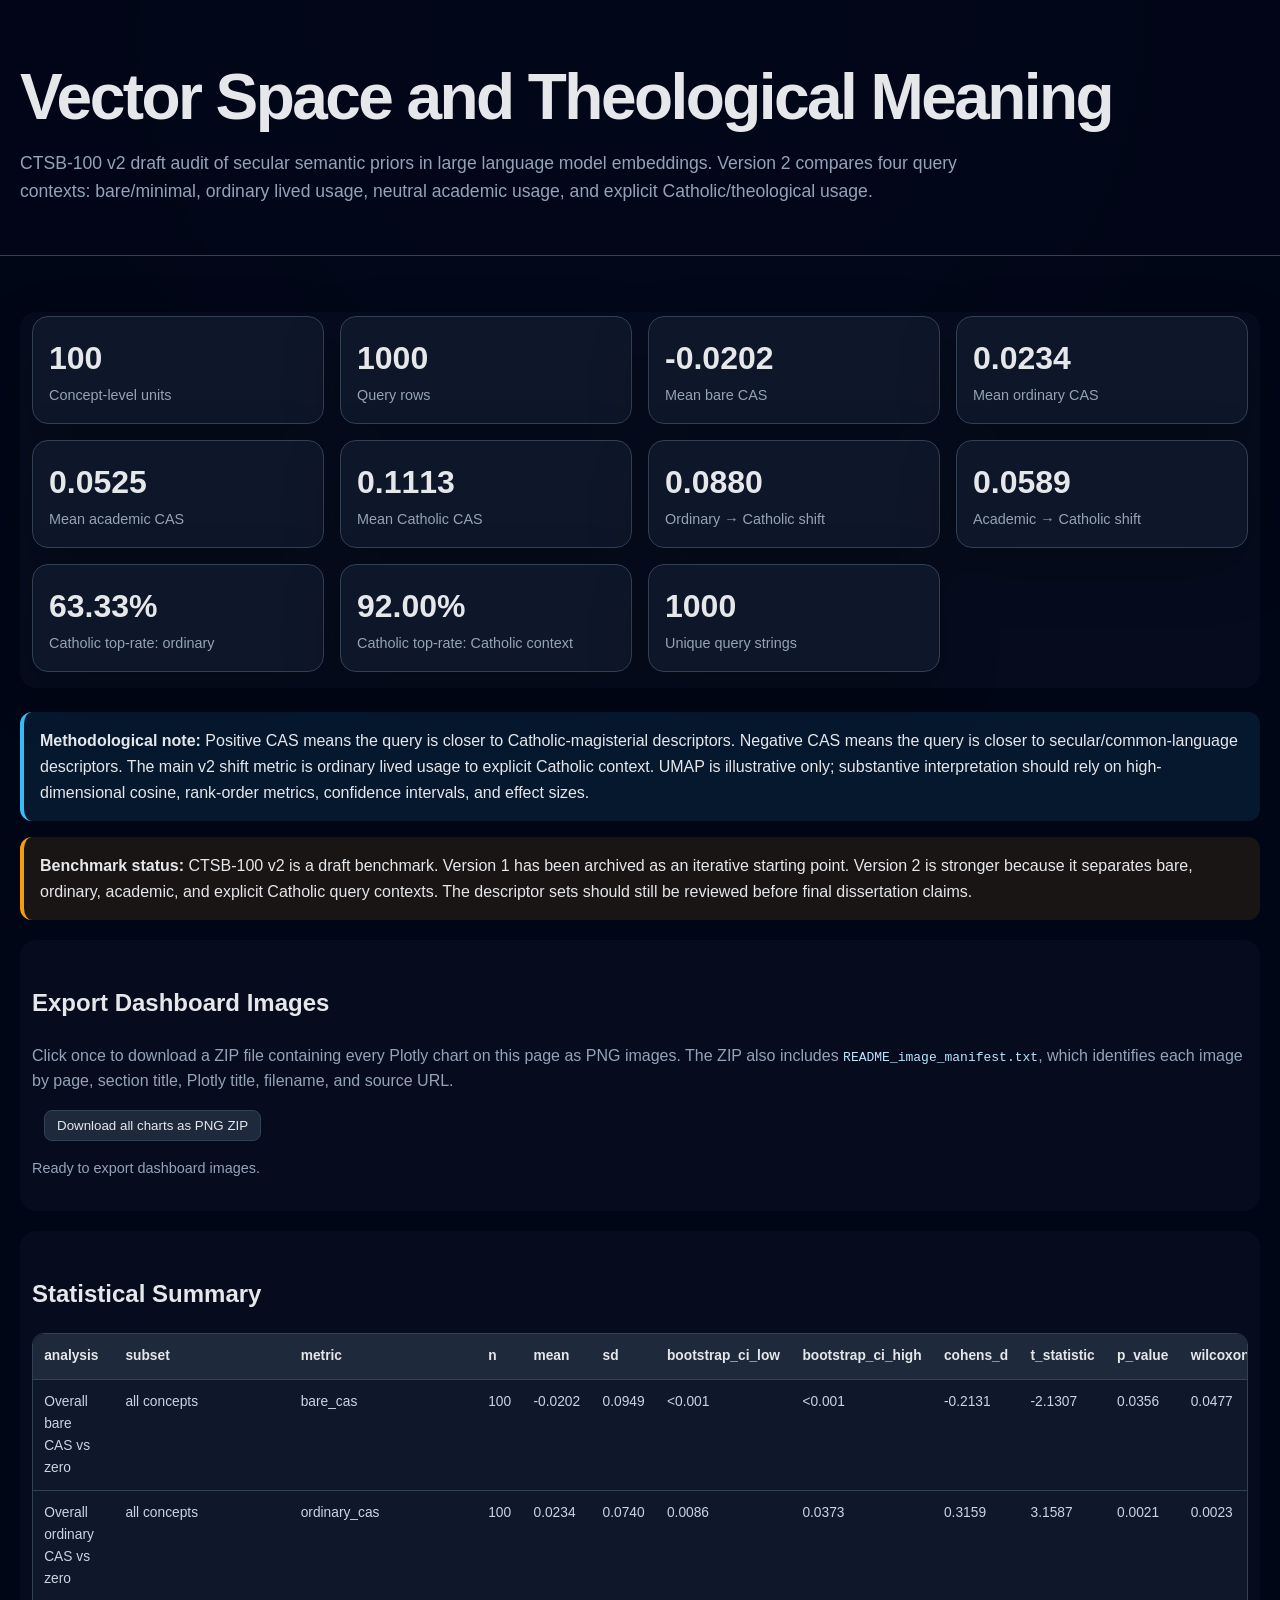
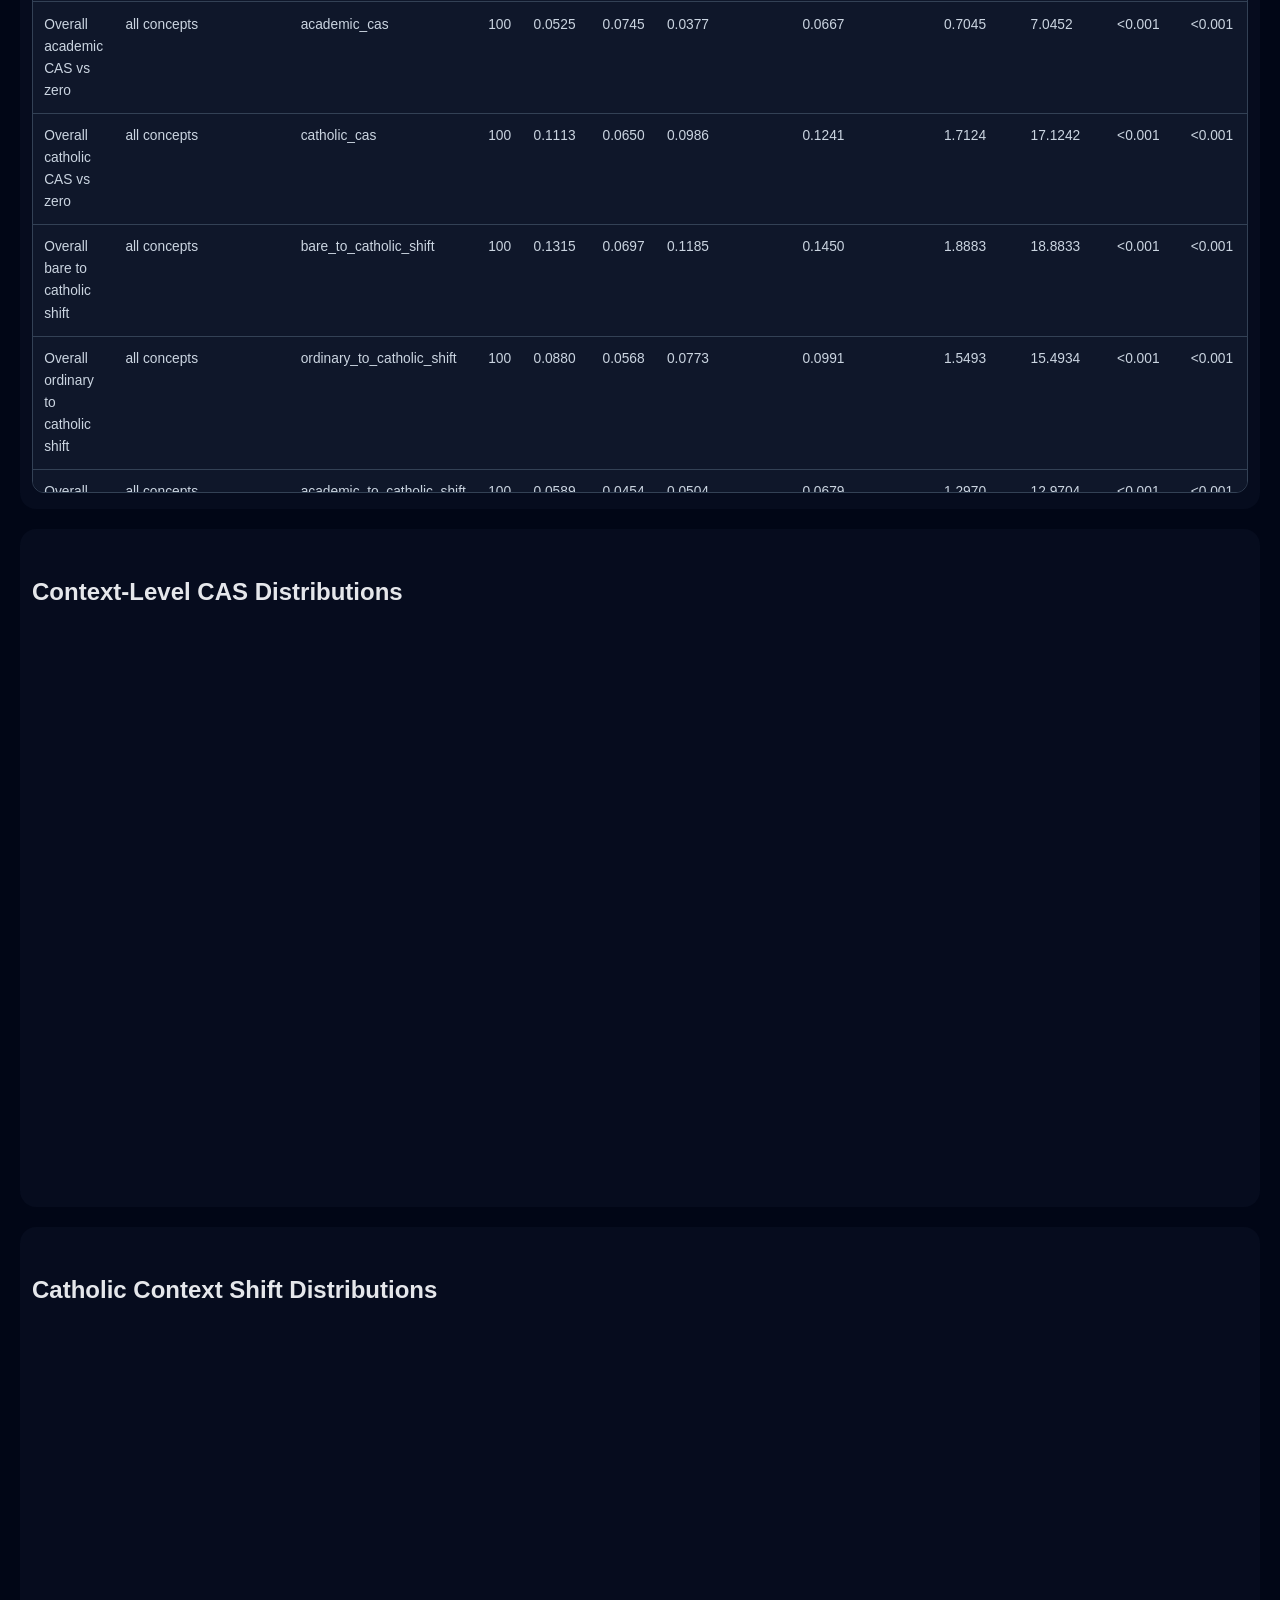
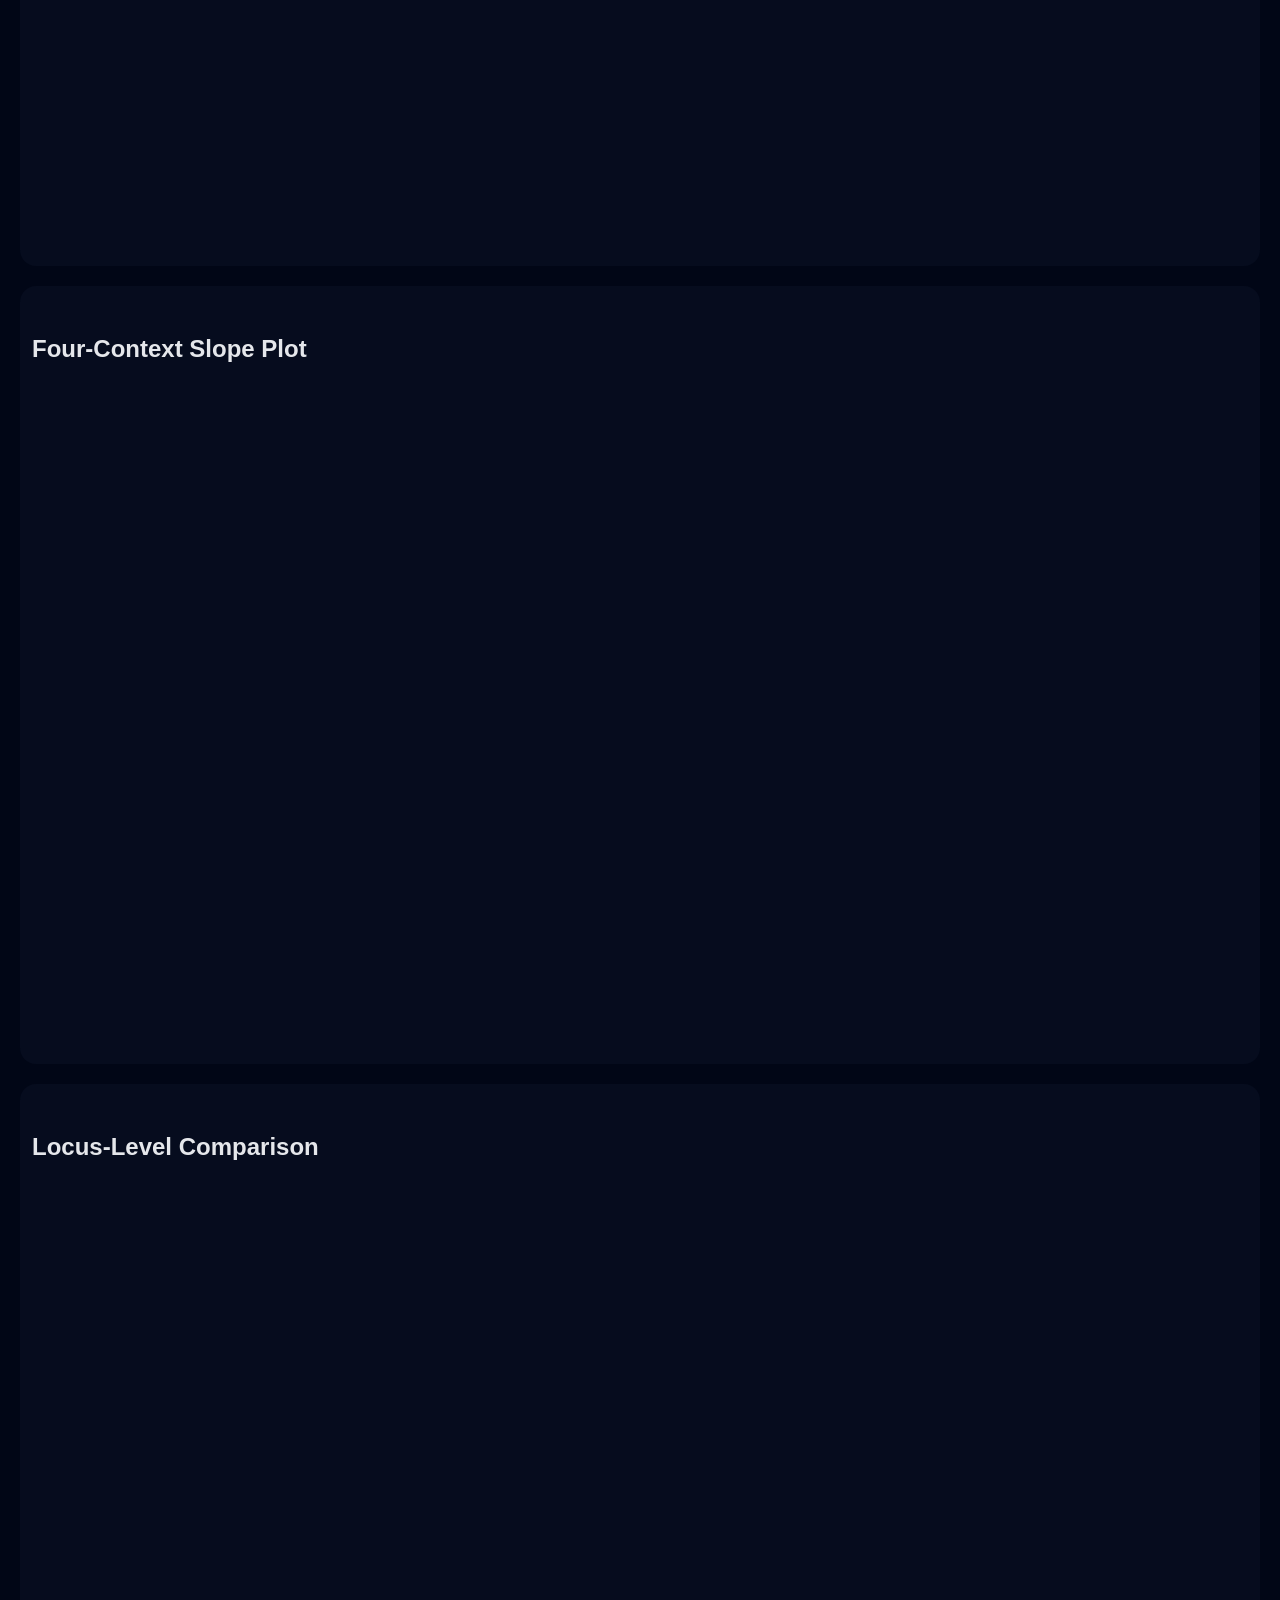
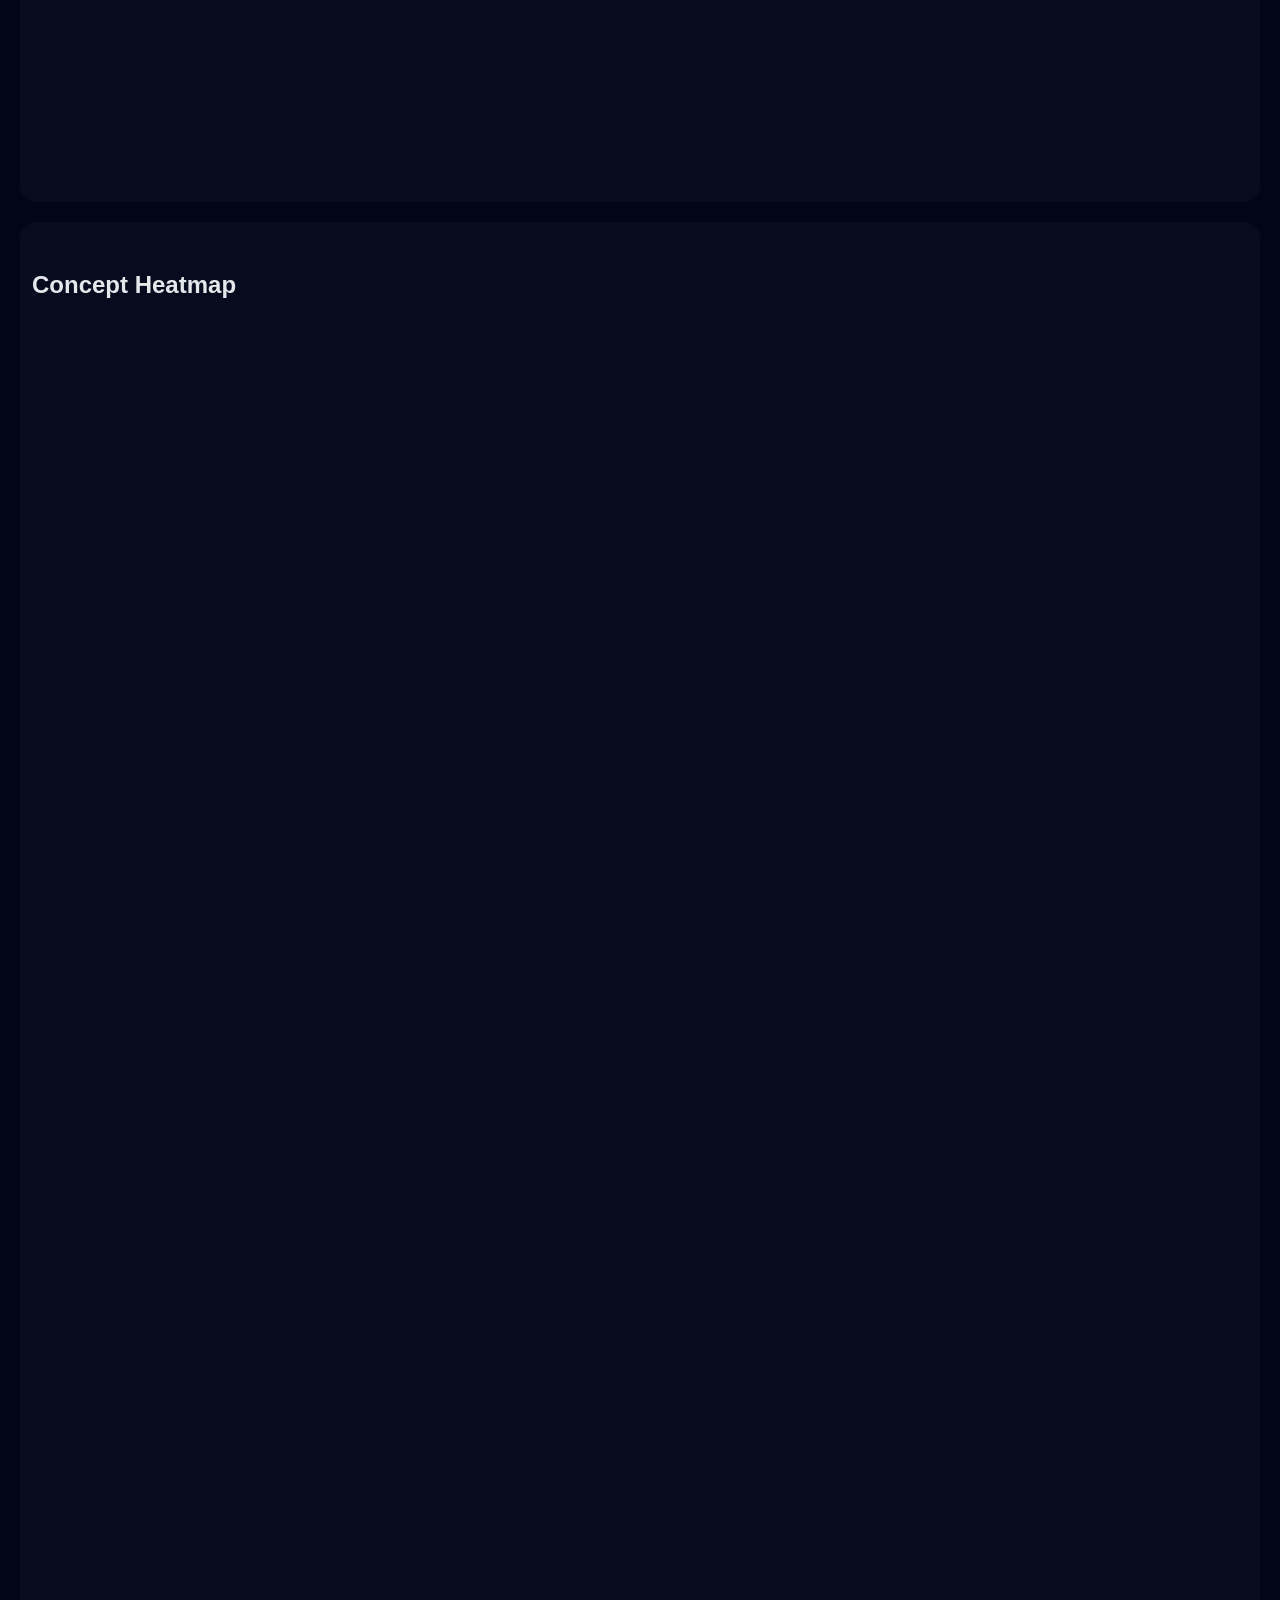
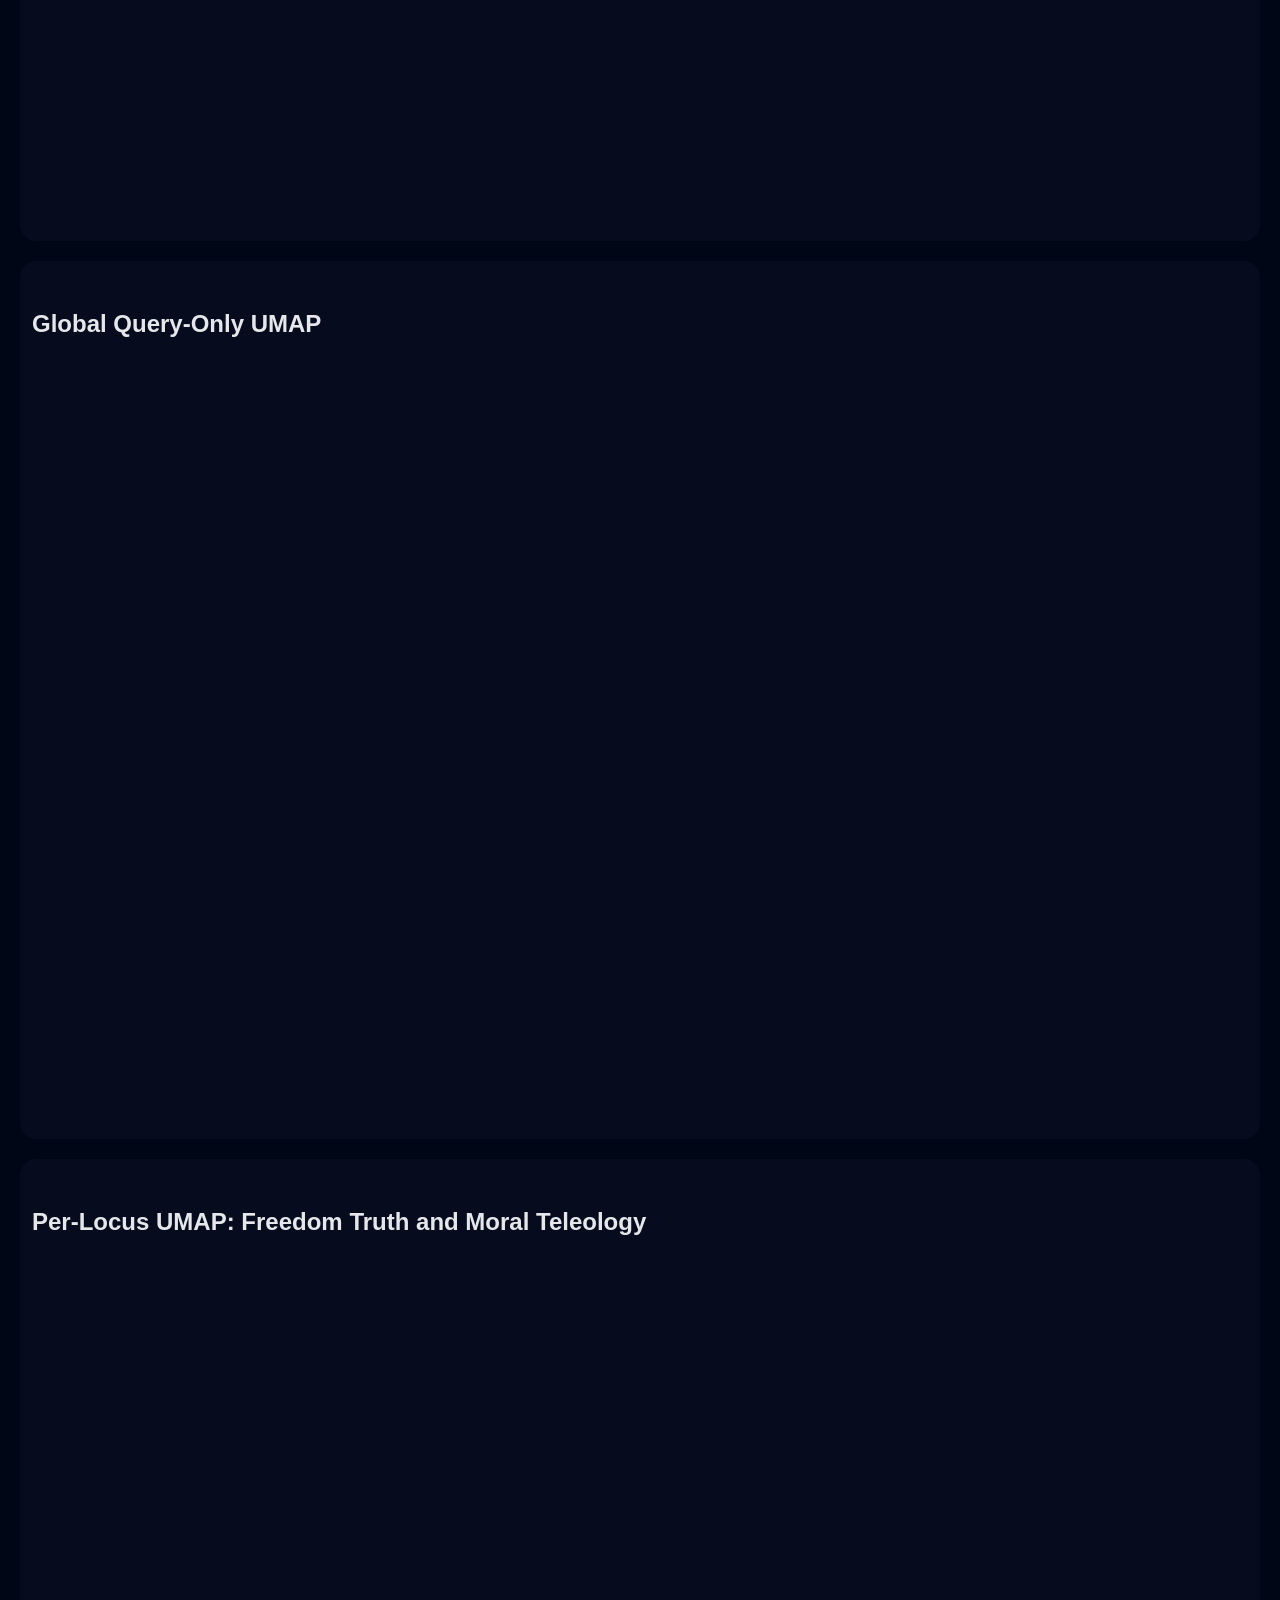
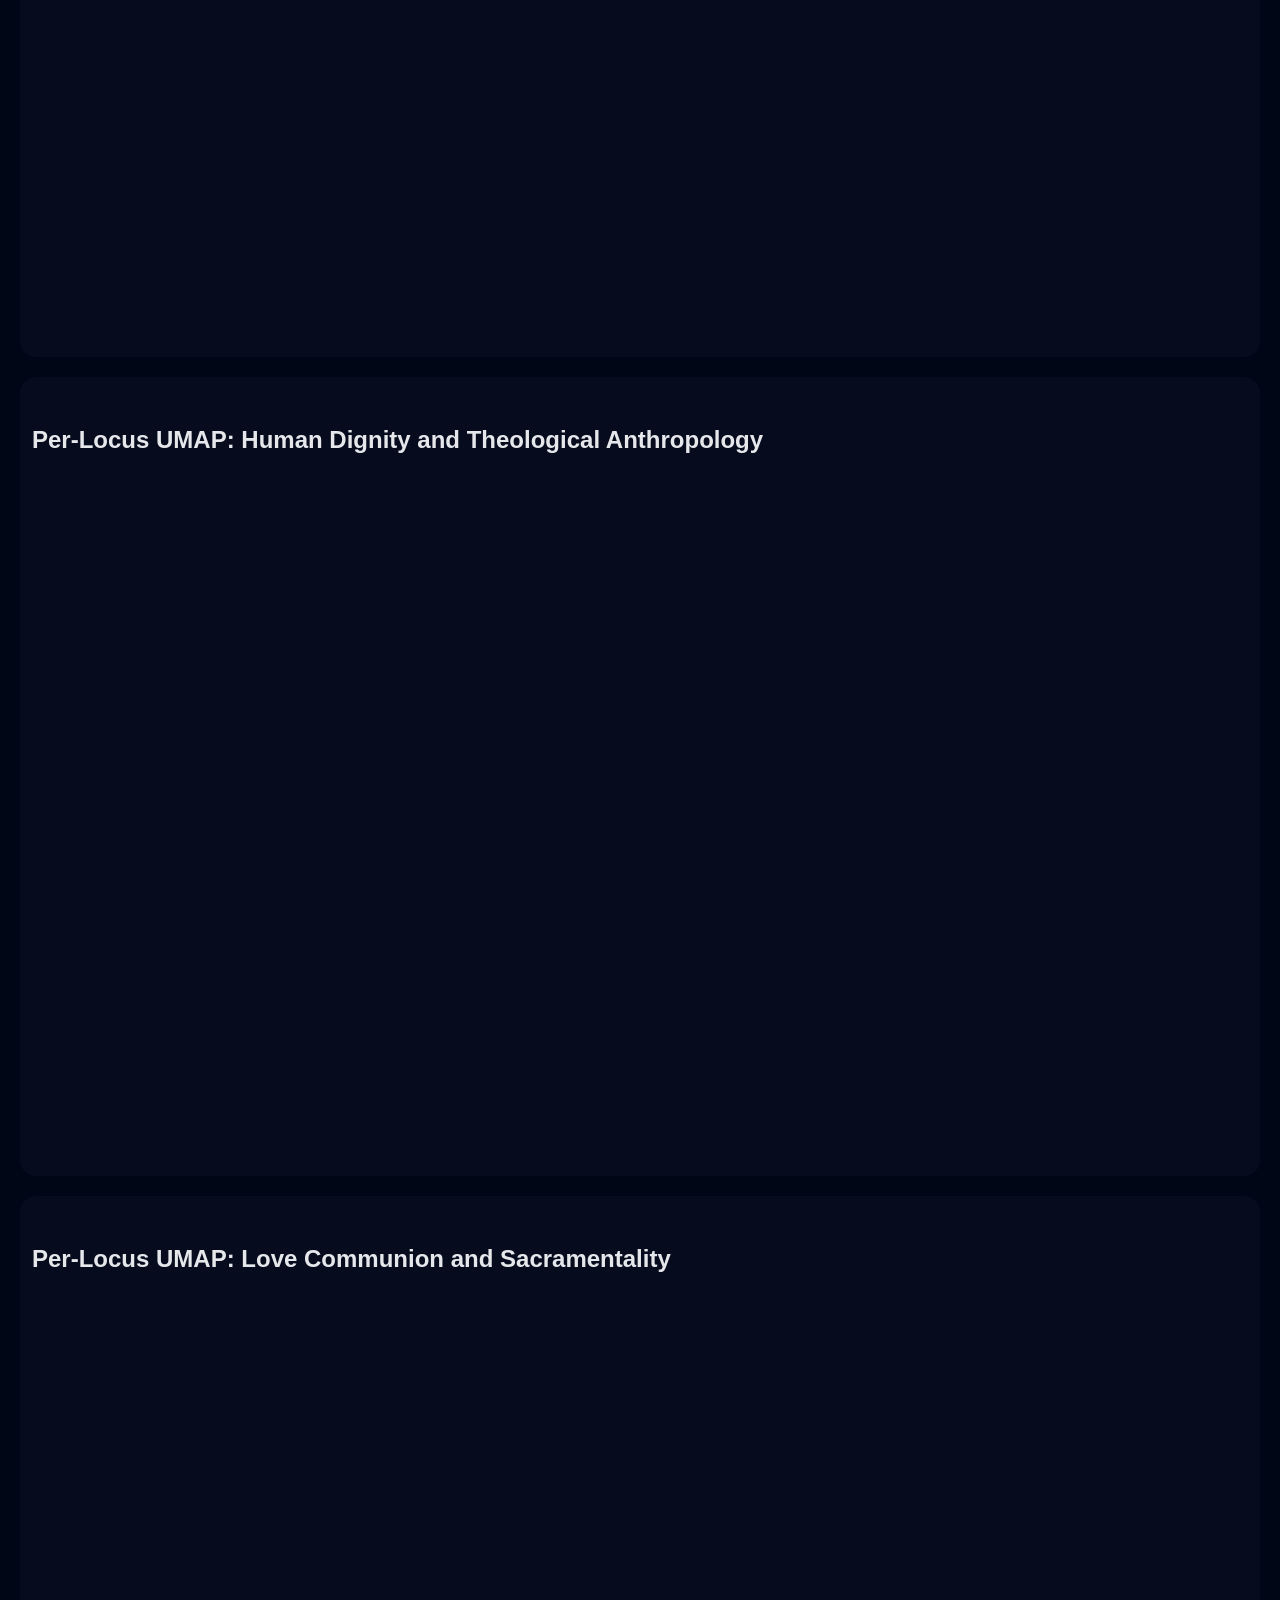
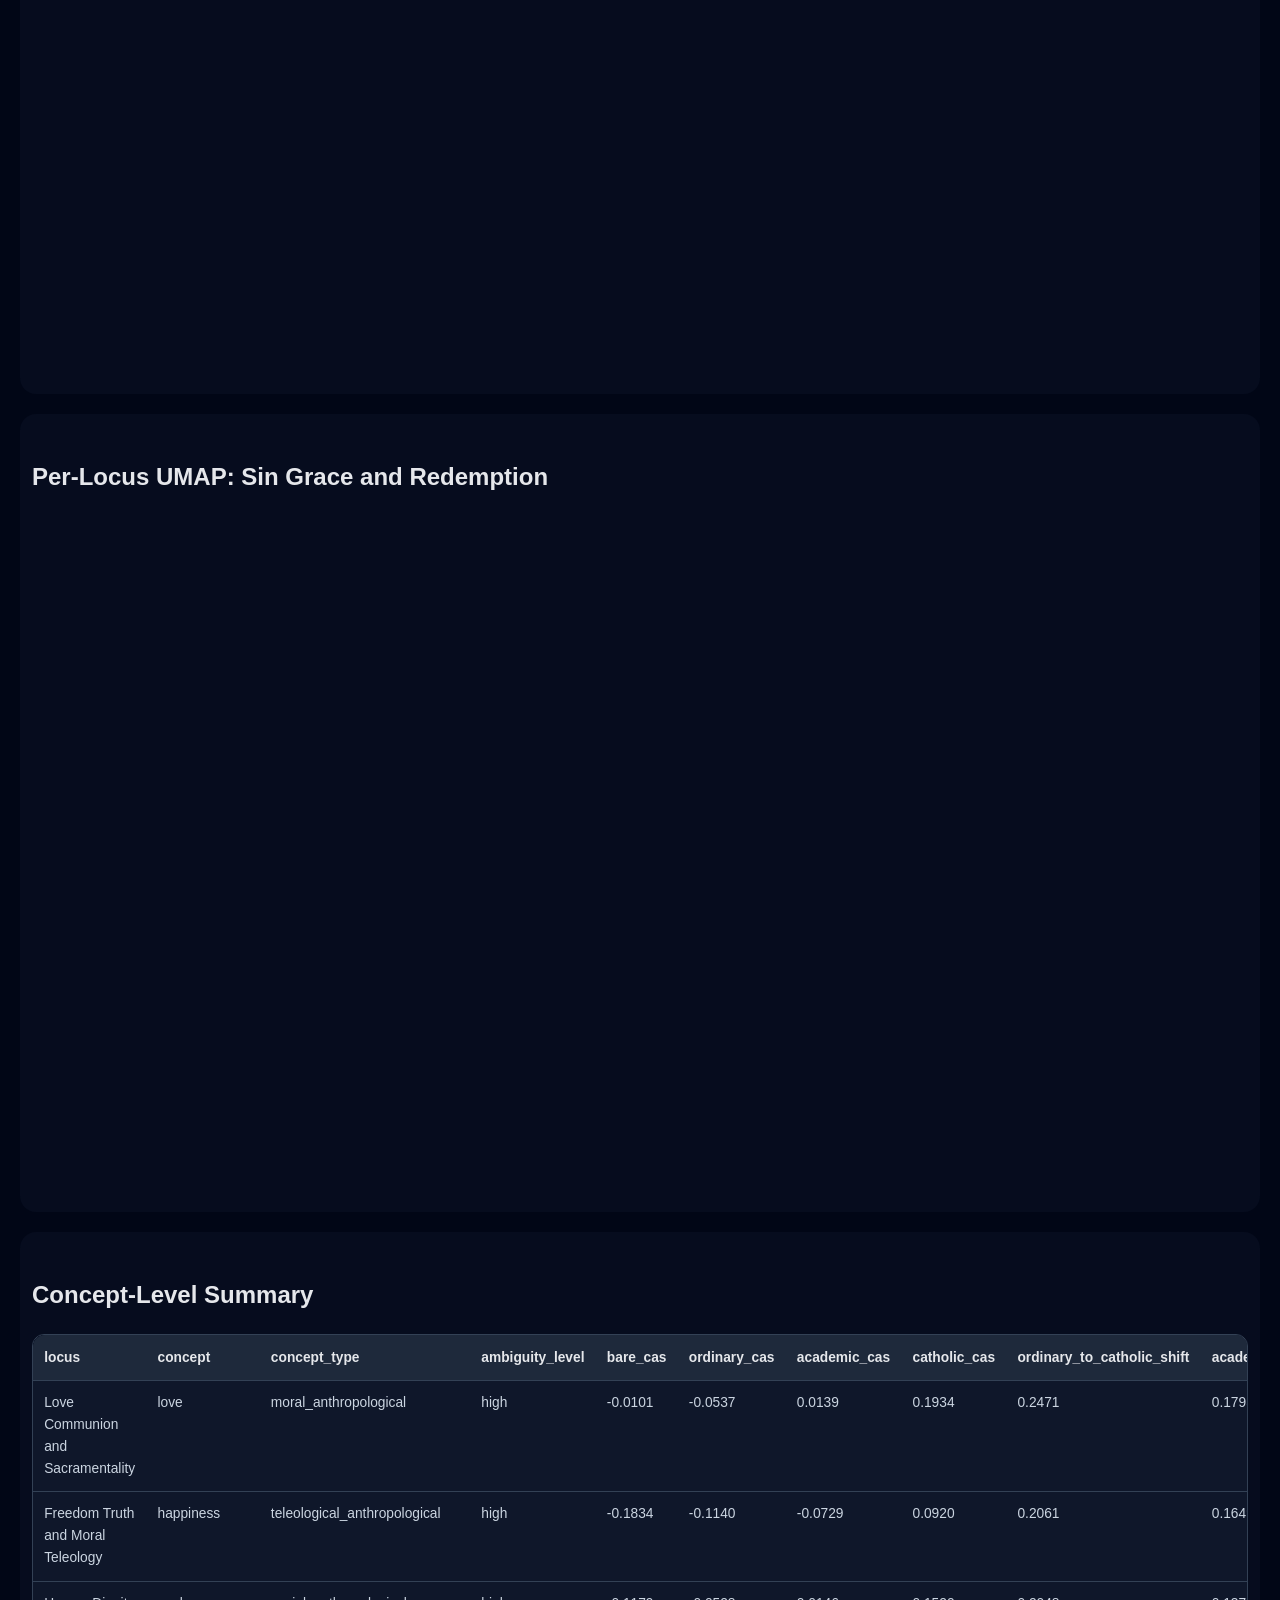
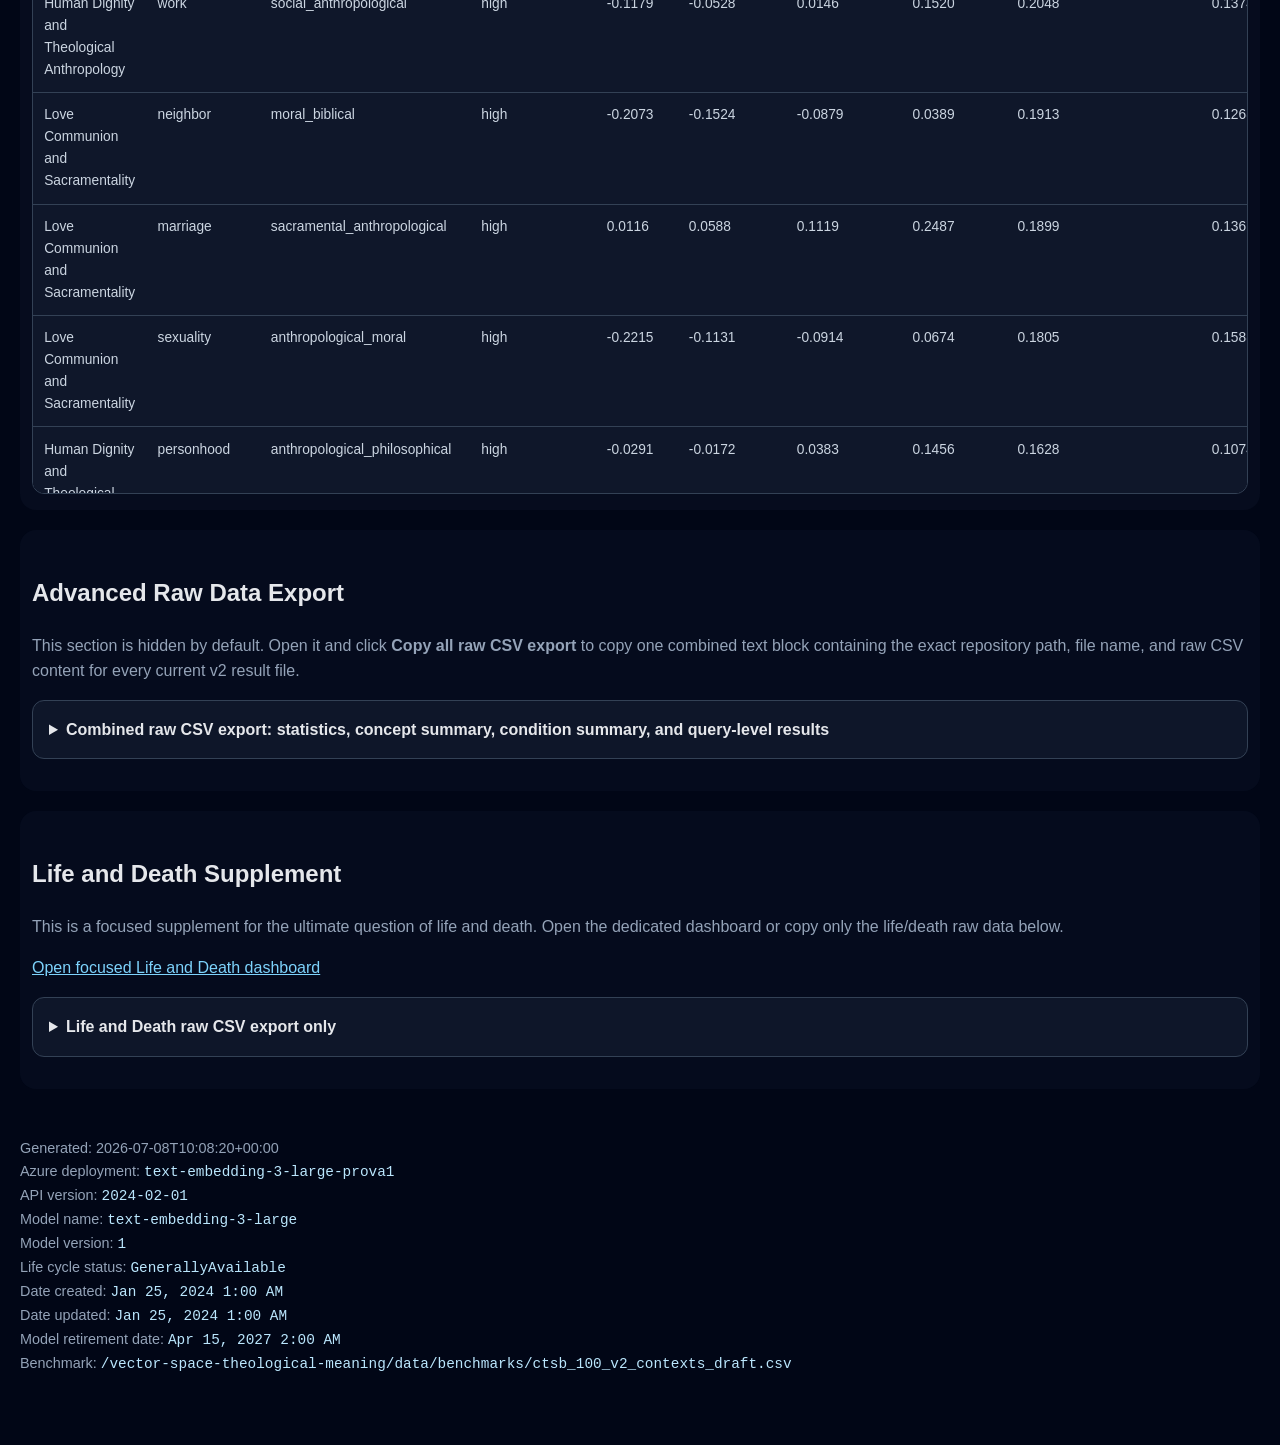
==== commit 2d45e1c0: "Add one-click dashboard image export" ====
--- a/index.html
+++ b/index.html
@@ -271,6 +271,19 @@
       CTSB-100 v2 is a draft benchmark. Version 1 has been archived as an iterative starting point.
       Version 2 is stronger because it separates bare, ordinary, academic, and explicit Catholic query contexts.
       The descriptor sets should still be reviewed before final dissertation claims.
+    </section>
+
+    <section id="dashboard-image-export">
+      <h2>Export Dashboard Images</h2>
+      <p>
+        Click once to download a ZIP file containing every Plotly chart on this page as PNG images.
+        The ZIP also includes <code>README_image_manifest.txt</code>, which identifies each image by
+        page, section title, Plotly title, filename, and source URL.
+      </p>
+      <p>
+        <button type="button" onclick="downloadAllPlotlyImagesZip()">Download all charts as PNG ZIP</button>
+      </p>
+      <p id="image-export-status" class="label">Ready to export dashboard images.</p>
     </section>
 
     <section>
@@ -4849,5 +4862,193 @@
       }
     }
   </script>
+  <script>
+    function imageExportStatus(message) {
+      const el = document.getElementById("image-export-status");
+      if (el) el.textContent = message;
+      console.log("[image-export]", message);
+    }
+
+    function sanitizeImageFilename(value) {
+      return String(value || "chart")
+        .replace(/<[^>]*>/g, "")
+        .replace(/&nbsp;/g, " ")
+        .replace(/&amp;/g, "and")
+        .replace(/[^a-zA-Z0-9._-]+/g, "_")
+        .replace(/^_+|_+$/g, "")
+        .slice(0, 120) || "chart";
+    }
+
+    function nearestSectionTitle(node) {
+      const section = node.closest("section");
+      if (!section) return "";
+      const h2 = section.querySelector("h2");
+      return h2 ? h2.textContent.trim() : "";
+    }
+
+    function plotlyTitle(gd) {
+      try {
+        const title = gd.layout && gd.layout.title;
+        if (!title) return "";
+        if (typeof title === "string") return title;
+        if (title.text) return String(title.text).replace(/<[^>]*>/g, "").trim();
+      } catch (err) {}
+      return "";
+    }
+
+    function timestampForFilename() {
+      const d = new Date();
+      const pad = (n) => String(n).padStart(2, "0");
+      return (
+        d.getFullYear().toString() +
+        pad(d.getMonth() + 1) +
+        pad(d.getDate()) +
+        "_" +
+        pad(d.getHours()) +
+        pad(d.getMinutes()) +
+        pad(d.getSeconds())
+      );
+    }
+
+    function downloadBlob(blob, filename) {
+      const url = URL.createObjectURL(blob);
+      const a = document.createElement("a");
+      a.href = url;
+      a.download = filename;
+      document.body.appendChild(a);
+      a.click();
+      a.remove();
+      setTimeout(() => URL.revokeObjectURL(url), 3000);
+    }
+
+    function dataUrlToBlob(dataUrl) {
+      return fetch(dataUrl).then((res) => res.blob());
+    }
+
+    async function loadScriptOnce(src) {
+      return new Promise((resolve, reject) => {
+        const existing = Array.from(document.scripts).find((s) => s.src === src);
+        if (existing) {
+          existing.addEventListener("load", resolve, { once: true });
+          if (window.JSZip) resolve();
+          return;
+        }
+        const script = document.createElement("script");
+        script.src = src;
+        script.onload = resolve;
+        script.onerror = reject;
+        document.head.appendChild(script);
+      });
+    }
+
+    async function ensureJSZip() {
+      if (window.JSZip) return window.JSZip;
+      await loadScriptOnce("https://cdn.jsdelivr.net/npm/jszip@3.10.1/dist/jszip.min.js");
+      if (!window.JSZip) throw new Error("JSZip failed to load.");
+      return window.JSZip;
+    }
+
+    async function downloadAllPlotlyImagesZip() {
+      if (!window.Plotly) {
+        alert("Plotly is not loaded yet. Please wait for the charts to finish loading.");
+        return;
+      }
+
+      const graphs = Array.from(document.querySelectorAll(".plotly-graph-div"));
+      if (!graphs.length) {
+        alert("No Plotly charts found on this page.");
+        return;
+      }
+
+      const pageTitle = document.title || "dashboard";
+      const pageSlug = sanitizeImageFilename(pageTitle);
+      const stamp = timestampForFilename();
+      const zipName = pageSlug + "_plotly_charts_" + stamp + ".zip";
+
+      imageExportStatus("Preparing " + graphs.length + " chart(s). This may take a few seconds...");
+
+      const files = [];
+      const manifest = [];
+      manifest.push("Dashboard image export");
+      manifest.push("Page title: " + pageTitle);
+      manifest.push("Source URL: " + window.location.href);
+      manifest.push("Generated: " + new Date().toISOString());
+      manifest.push("Chart count: " + graphs.length);
+      manifest.push("");
+
+      for (let i = 0; i < graphs.length; i++) {
+        const gd = graphs[i];
+        const index = String(i + 1).padStart(2, "0");
+        const sectionTitle = nearestSectionTitle(gd) || "Untitled section";
+        const plotTitle = plotlyTitle(gd) || sectionTitle || "Untitled chart";
+        const filename =
+          index +
+          "_" +
+          pageSlug +
+          "_" +
+          sanitizeImageFilename(sectionTitle || plotTitle) +
+          ".png";
+
+        imageExportStatus("Rendering chart " + (i + 1) + " of " + graphs.length + ": " + sectionTitle);
+
+        try {
+          await Plotly.relayout(gd, {
+            paper_bgcolor: "#111827",
+            plot_bgcolor: "#111827",
+            "scene.bgcolor": "#111827",
+            "scene.xaxis.backgroundcolor": "#111827",
+            "scene.yaxis.backgroundcolor": "#111827",
+            "scene.zaxis.backgroundcolor": "#111827"
+          }).catch(() => {});
+
+          const width = Math.max(1200, Math.round(gd.clientWidth || gd.offsetWidth || 1200));
+          const height = Math.max(700, Math.round(gd.clientHeight || gd.offsetHeight || 700));
+
+          const dataUrl = await Plotly.toImage(gd, {
+            format: "png",
+            width: width,
+            height: height,
+            scale: 2
+          });
+
+          const blob = await dataUrlToBlob(dataUrl);
+          files.push({ filename, blob });
+
+          manifest.push("FILE: " + filename);
+          manifest.push("  Section: " + sectionTitle);
+          manifest.push("  Plot title: " + plotTitle);
+          manifest.push("  Page: " + pageTitle);
+          manifest.push("  Source URL: " + window.location.href);
+          manifest.push("  Description: PNG export of the Plotly chart in the section '" + sectionTitle + "'.");
+          manifest.push("");
+        } catch (err) {
+          manifest.push("FAILED: chart " + index + " / " + sectionTitle);
+          manifest.push("  Error: " + (err && err.message ? err.message : String(err)));
+          manifest.push("");
+        }
+      }
+
+      const manifestText = manifest.join("\\n");
+
+      try {
+        const JSZip = await ensureJSZip();
+        const zip = new JSZip();
+        for (const file of files) {
+          zip.file(file.filename, file.blob);
+        }
+        zip.file("README_image_manifest.txt", manifestText);
+        const zipBlob = await zip.generateAsync({ type: "blob" });
+        downloadBlob(zipBlob, zipName);
+        imageExportStatus("Done. Downloaded " + files.length + " chart image(s) as " + zipName + ".");
+      } catch (err) {
+        imageExportStatus("ZIP failed; falling back to separate downloads.");
+        for (const file of files) {
+          downloadBlob(file.blob, file.filename);
+        }
+        downloadBlob(new Blob([manifestText], { type: "text/plain;charset=utf-8" }), "README_image_manifest_" + stamp + ".txt");
+      }
+    }
+  </script>
+
 </body>
 </html>
